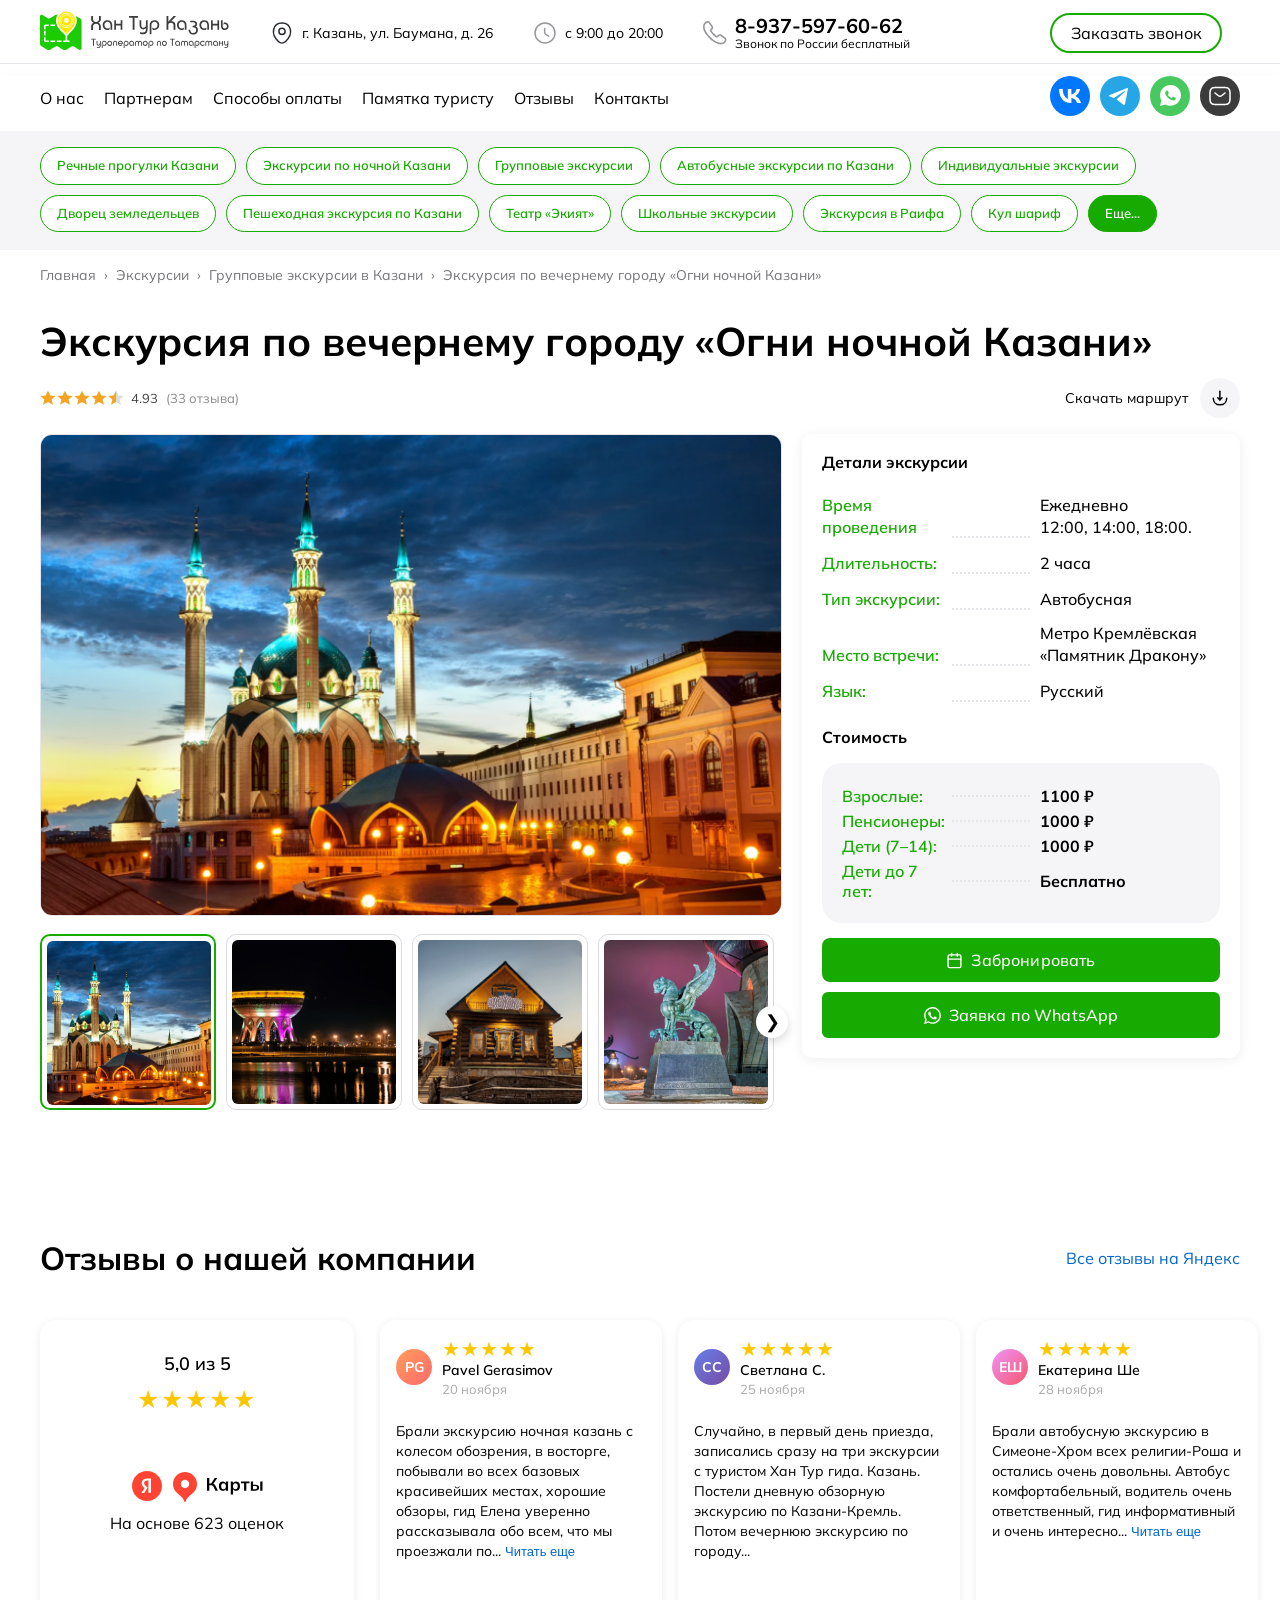
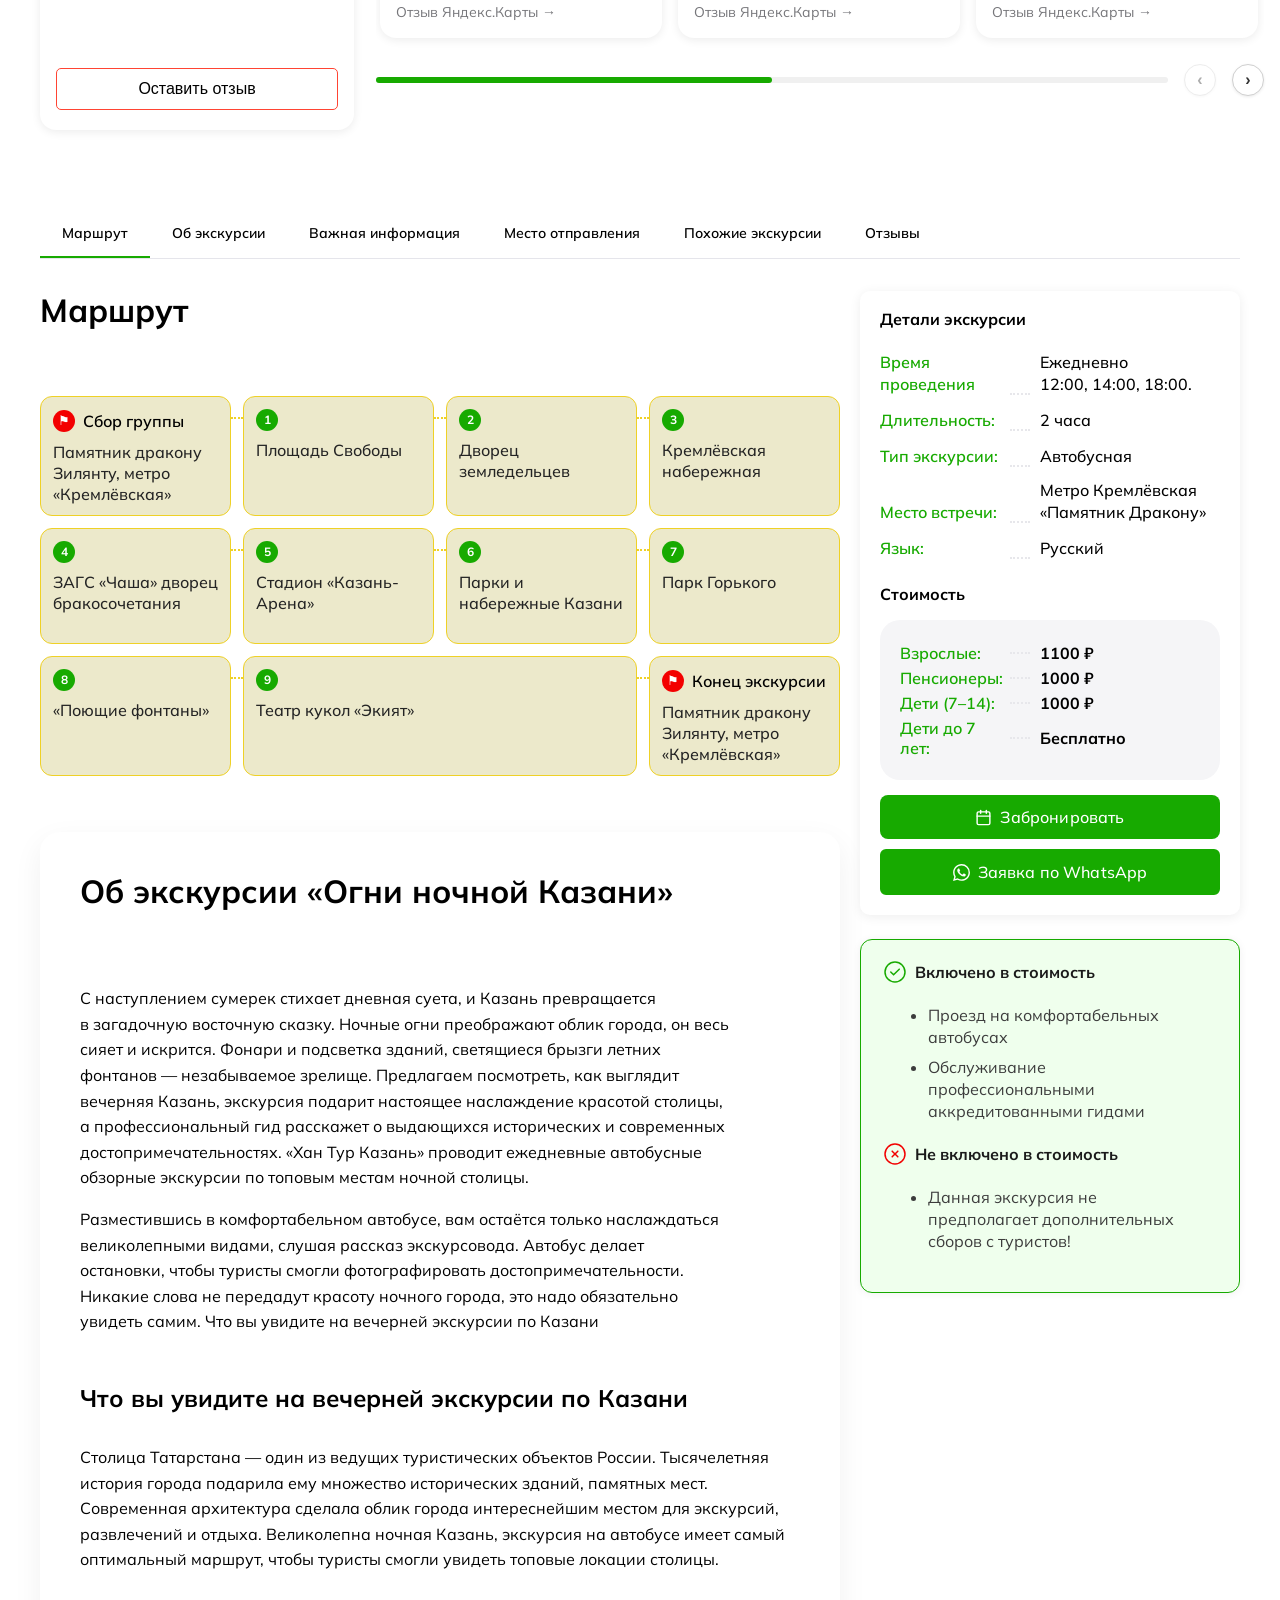
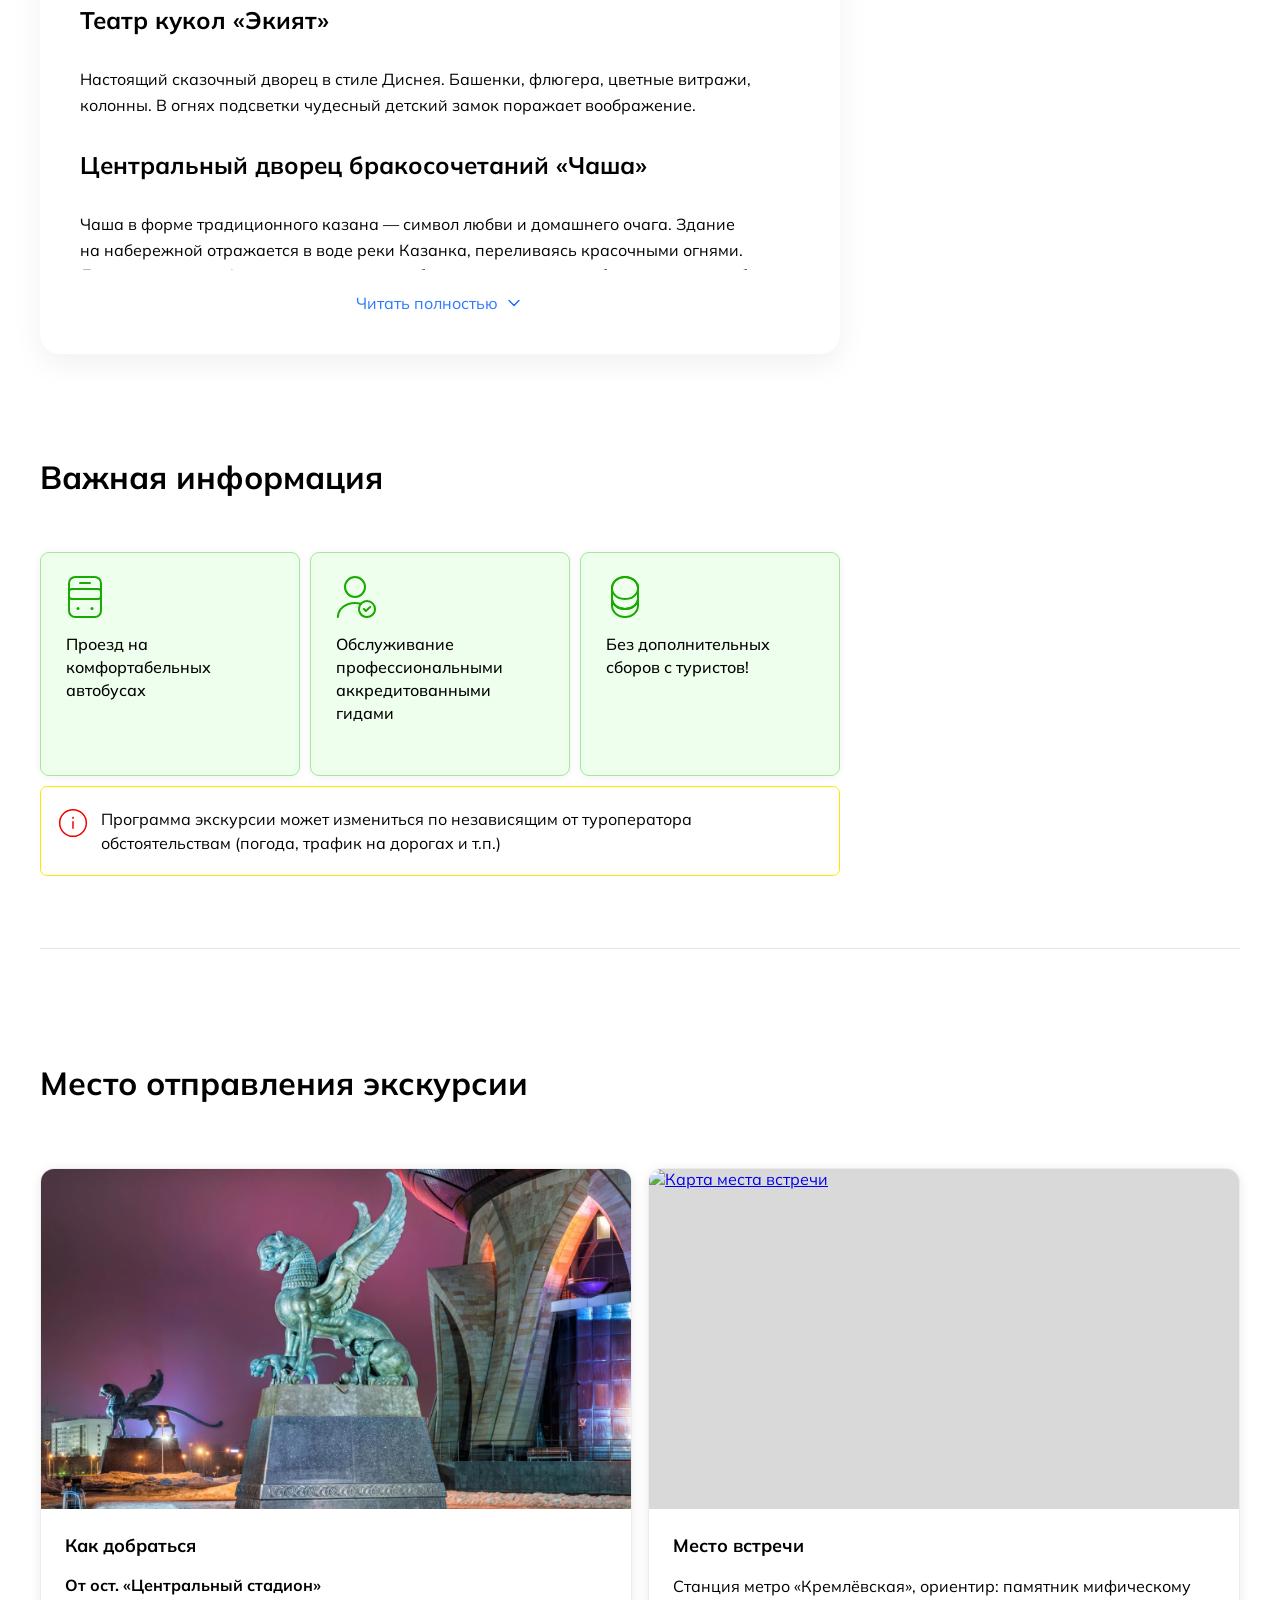
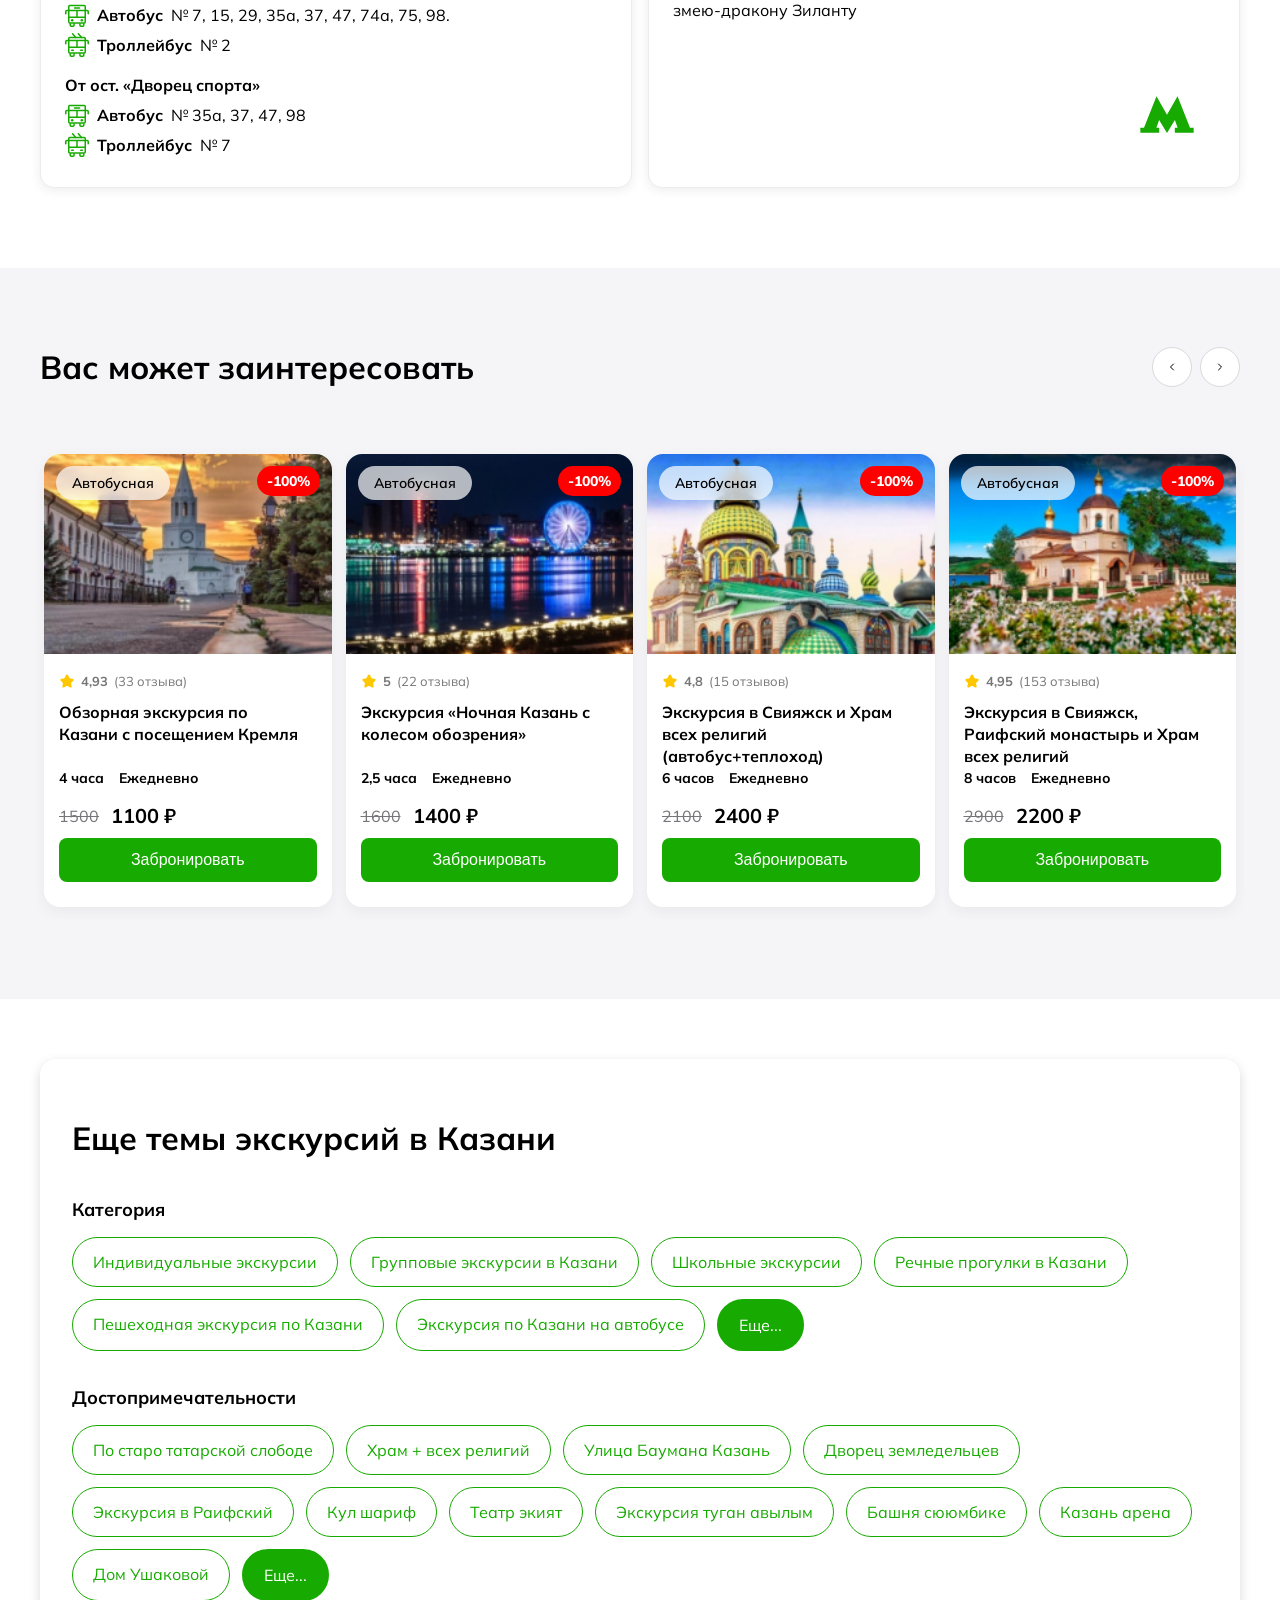
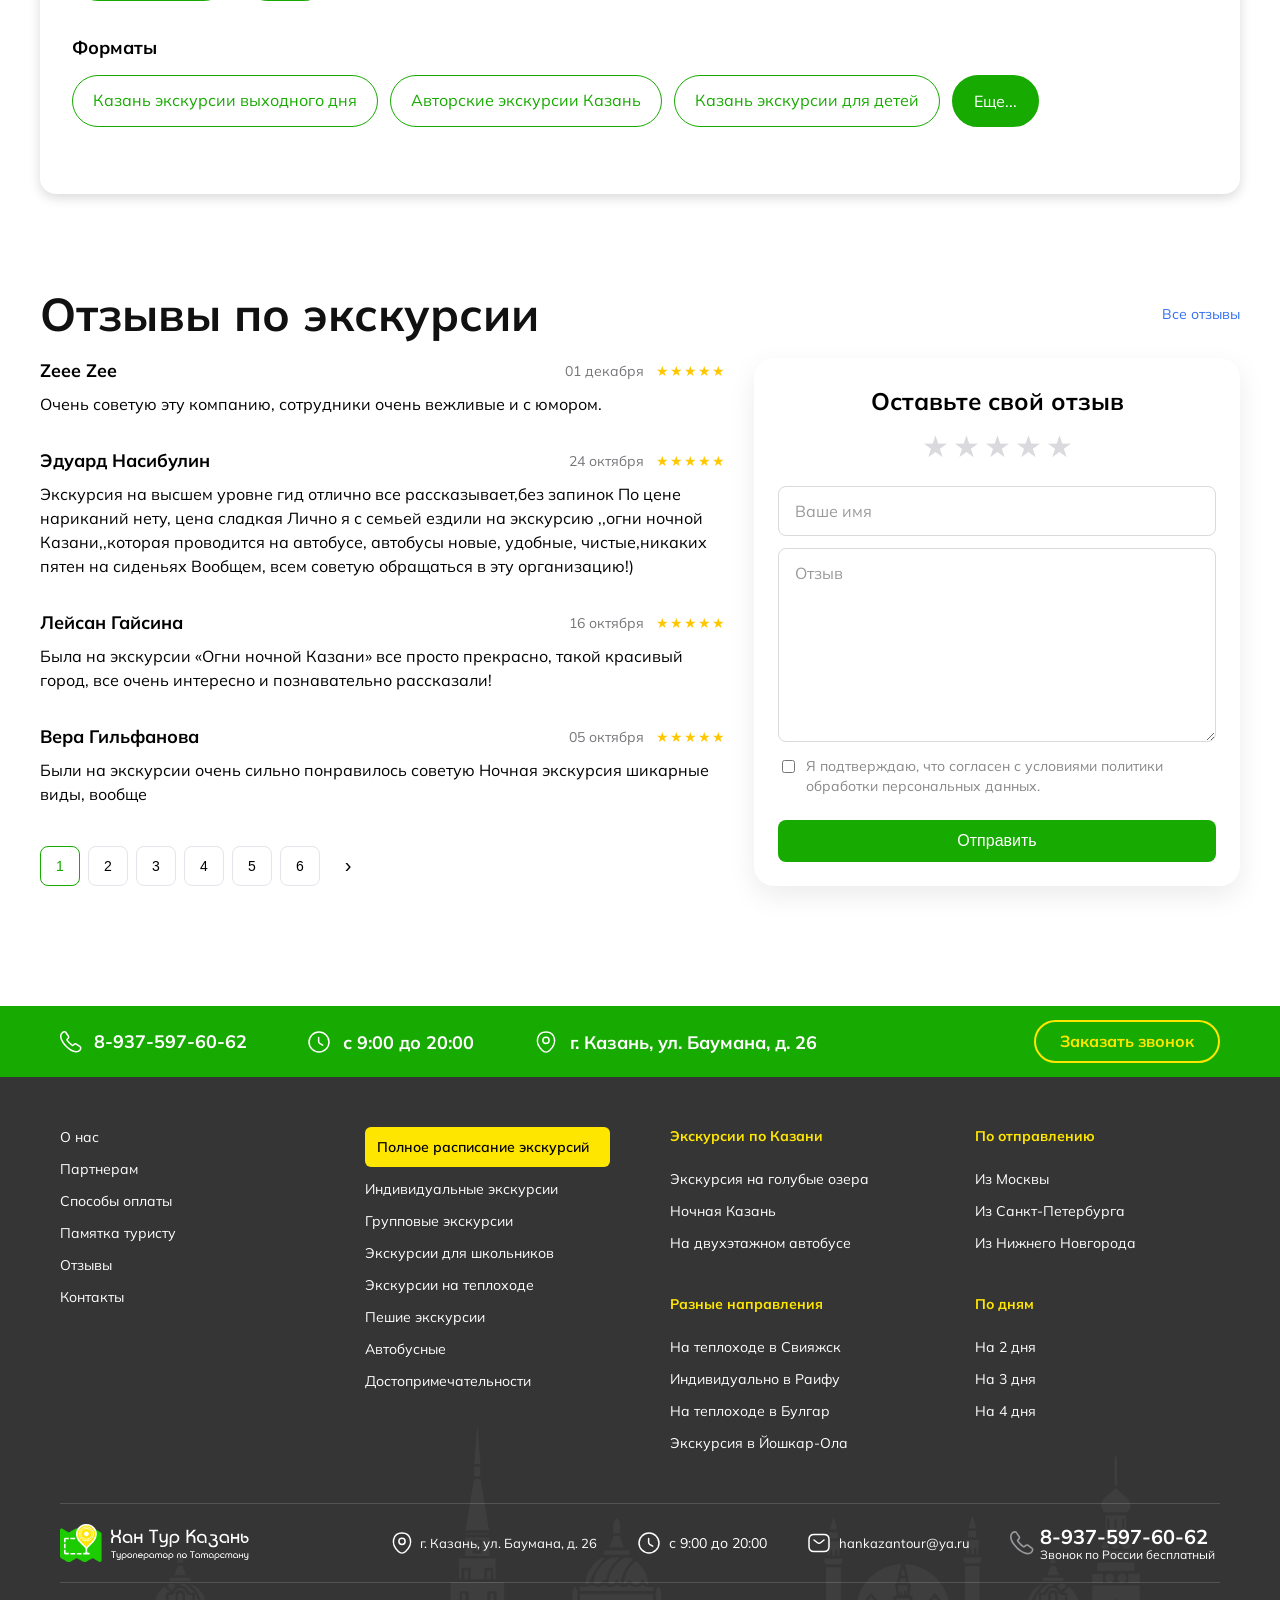
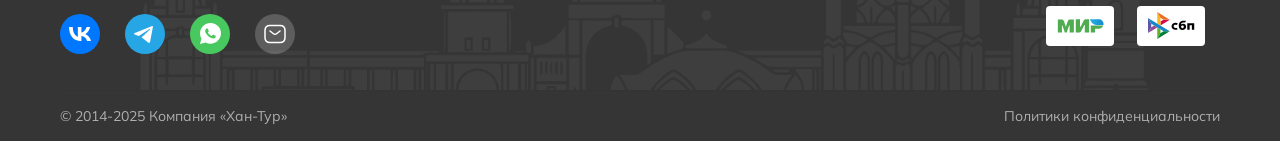
==== html/excursion.html @ 7eb221b1 "fix bugs" ====
﻿<!DOCTYPE html>
<html lang="en">
<head>
    <meta charset="UTF-8">
    <meta name="viewport" content="width=device-width, initial-scale=1.0">
    <title>Document</title>
    <link rel="stylesheet" href="../css/excursion.css">
    <link rel="stylesheet" href="../css/style.css">
    <link rel="stylesheet" href="../css/footer.css">
    <link rel="stylesheet" href="https://cdn.jsdelivr.net/npm/swiper@11/swiper-bundle.min.css"/>
</head>
<body>
     <header class="mobile-header" id="mobileHeader">
        <div class="mobile-header-inner">
            <button class="mob-phone-btn" id="mobPhoneBtn" aria-label="Позвонить">
                <svg width="22" height="22" viewBox="0 0 22 22" fill="none" xmlns="http://www.w3.org/2000/svg">
                    <path
                        d="M20.72 17.08C20.72 17.44 20.64 17.81 20.47 18.17C20.3 18.53 20.08 18.87 19.79 19.19C19.3 19.73 18.76 20.12 18.15 20.37C17.55 20.62 16.9 20.75 16.2 20.75C15.18 20.75 14.09 20.51 12.94 20.02C11.79 19.53 10.64 18.87 9.5 18.04C8.35 17.2 7.26 16.27 6.22 15.24C5.19 14.2 4.26 13.11 3.43 11.97C2.61 10.83 1.95 9.69 1.47 8.56C0.99 7.42 0.75 6.33 0.75 5.29C0.75 4.61 0.87 3.96 1.11 3.36C1.35 2.75 1.73 2.19 2.26 1.69C2.9 1.06 3.6 0.75 4.34 0.75C4.62 0.75 4.9 0.81 5.15 0.93C5.41 1.05 5.64 1.23 5.82 1.49L8.14 4.76C8.32 5.01 8.45 5.24 8.54 5.46C8.63 5.67 8.68 5.88 8.68 6.07C8.68 6.31 8.61 6.55 8.47 6.78C8.34 7.01 8.15 7.25 7.91 7.49L7.15 8.28C7.04 8.39 6.99 8.52 6.99 8.68C6.99 8.76 7 8.83 7.02 8.91C7.05 8.99 7.08 9.05 7.1 9.11C7.28 9.44 7.59 9.87 8.03 10.39C8.48 10.91 8.96 11.44 9.48 11.97C10.02 12.5 10.54 12.99 11.07 13.44C11.59 13.88 12.02 14.18 12.36 14.36C12.41 14.38 12.47 14.41 12.54 14.44C12.62 14.47 12.7 14.48 12.79 14.48C12.96 14.48 13.09 14.42 13.2 14.31L13.96 13.56C14.21 13.31 14.45 13.12 14.68 13C14.91 12.86 15.14 12.79 15.39 12.79C15.58 12.79 15.78 12.83 16 12.92C16.22 13.01 16.45 13.14 16.7 13.31L20.01 15.66C20.27 15.84 20.45 16.05 20.56 16.3C20.66 16.55 20.72 16.8 20.72 17.08Z"
                        stroke="white" stroke-width="1.5" stroke-miterlimit="10" />
                </svg>
            </button>

            <a href="#" class="mob-logo">
                <svg width="190" height="40" viewBox="0 0 190 40" fill="none" xmlns="http://www.w3.org/2000/svg">
<path d="M41.5854 13.8182C41.5854 12.8901 41.5854 11.963 41.5854 11.0349C41.5872 10.9448 41.5899 10.8538 41.5908 10.7637C41.5971 9.94021 41.2673 9.27527 40.6177 8.77972C40.3825 8.60042 40.114 8.46346 39.8572 8.3139C39.2202 7.94088 38.5814 7.57147 37.9435 7.20025C37.3398 6.84615 36.737 6.48936 36.1307 6.14067C36.0009 6.06588 35.8946 5.97488 35.8 5.86946L17.4122 4.85763C16.5842 4.71888 15.7868 4.82429 15.0417 5.20992C14.5993 5.43968 14.1776 5.71089 13.7487 5.96587C13.1009 6.3515 12.4549 6.74074 11.808 7.12727C11.7611 7.1516 11.7125 7.17232 11.6665 7.19935C10.8754 7.66877 10.0816 8.13369 9.29596 8.61213C8.95808 8.81756 8.64092 8.81125 8.30845 8.60853C6.35056 7.41739 4.39087 6.22896 2.43118 5.04144C1.3815 4.40532 0.0516176 5.07838 0.0155773 6.28663C-0.0150569 7.31378 0.0110724 8.34363 0.0119734 9.37168C0.0119734 9.9258 0.0119734 10.4808 0.0119734 11.0349C0.0119734 12.272 0.0119734 13.5082 0.0119734 14.7453C0.0119734 15.9391 0.0119734 17.1339 0.0119734 18.3277C0.0119734 19.6603 0.0119734 20.9929 0.0119734 22.3264V30.1633C0.0119734 31.304 0.0119734 32.4447 0.0119734 33.5863C-0.0492952 34.3323 0.120094 35.0081 0.623757 35.5811C0.989567 35.9974 1.48512 36.2271 1.95004 36.501C2.46001 36.8119 2.96818 37.1254 3.47905 37.4345C4.11156 37.8165 4.74677 38.194 5.38108 38.5733C5.83338 38.8518 6.28299 39.1356 6.7389 39.4086C7.6318 39.9429 8.59047 40.1042 9.60951 39.8888C10.024 39.8014 10.4132 39.6473 10.7754 39.4266C11.2385 39.1446 11.6998 38.8608 12.1612 38.5778C12.5684 38.3391 12.9784 38.1039 13.3838 37.8624C14.1362 37.4137 14.8858 36.9605 15.6372 36.5091C15.84 36.3902 16.0481 36.2803 16.2445 36.1514C16.6049 35.9145 16.9491 35.9388 17.3023 36.1686C17.5068 36.3019 17.724 36.4145 17.9348 36.5371C18.4313 36.8362 18.9268 37.1362 19.4242 37.4345C20.5234 38.094 21.6136 38.7698 22.7255 39.4077C24.0734 40.1816 25.451 40.2042 26.8097 39.4338C27.7675 38.8905 28.7028 38.3084 29.6479 37.7426C30.3192 37.3417 30.9886 36.9389 31.6599 36.5371C31.85 36.4208 32.0401 36.3037 32.2311 36.1884C32.5933 35.9694 32.9546 35.91 33.3312 36.164C33.5331 36.3001 33.7502 36.4127 33.9601 36.5362C34.0584 36.5992 34.1557 36.6641 34.2548 36.7245C35.8829 37.7201 37.5119 38.7148 39.1409 39.7086C39.4049 39.8699 39.6896 39.9564 40.0023 39.9564C40.8402 39.9546 41.5583 39.3077 41.5827 38.4932C41.6025 37.8174 41.5845 37.1407 41.5836 36.465V33.5863C41.5854 32.6402 41.5881 31.6941 41.5881 30.749C41.5881 30.0426 41.5845 29.3353 41.5827 28.6289C41.5827 27.4558 41.5827 26.2836 41.5827 25.1105C41.5827 24.1824 41.5827 23.2553 41.5827 22.3273C41.5845 21.9561 41.5881 21.5839 41.5881 21.2127C41.5872 20.2513 41.5845 19.29 41.5836 18.3295C41.5854 17.5907 41.5881 16.8527 41.5881 16.1139C41.5899 15.3481 41.5872 14.5831 41.5854 13.8182Z" fill="#1CCB00"/>
<path d="M16.7593 6.40196C16.6097 6.90832 16.4611 7.41199 16.3124 7.91475C16.2944 7.97512 16.2674 8.03368 16.2584 8.09585C16.18 8.62474 16.0809 9.15273 16.0367 9.68433C15.9998 10.1312 16.0277 10.5844 16.0277 11.034C16.0547 11.9828 16.216 12.909 16.4854 13.8182C16.6782 14.5489 16.9575 15.2462 17.2864 15.9247C17.6964 16.7717 18.1757 17.5781 18.7406 18.3322C18.9208 18.5755 19.0956 18.8232 19.283 19.0611C20.1867 20.2108 21.2022 21.2578 22.2428 22.2822C22.2645 22.3038 22.2942 22.3165 22.3203 22.3336C22.36 22.3759 22.3987 22.4201 22.4402 22.4615C23.3619 23.3697 24.3197 24.2428 25.118 25.2691C25.1738 25.3592 25.2279 25.4502 25.2856 25.5385C25.5 25.8664 25.6117 26.2178 25.6018 26.6188C25.5856 27.2882 25.6 27.9586 25.6018 28.6289H27.1903C27.1921 27.9018 27.1885 27.1747 27.1993 26.4476C27.202 26.2872 27.2263 26.1133 27.293 25.97C27.4146 25.7078 27.575 25.4628 27.7192 25.2105C28.2994 24.4663 28.9752 23.8103 29.6464 23.1499C29.923 22.8778 30.1978 22.6048 30.4736 22.3318C31.2124 21.5686 31.971 20.8235 32.6846 20.0369C33.173 19.4981 33.5991 18.9025 34.0524 18.3331C34.5912 17.6132 35.0525 16.8455 35.4507 16.0391C35.8039 15.3246 36.1021 14.5894 36.3076 13.8182C36.3571 13.6398 36.413 13.4632 36.4544 13.283C36.6247 12.5432 36.7527 11.7981 36.7635 11.0367C36.7671 10.6223 36.7941 10.2069 36.7671 9.79425C36.7347 9.28158 36.6572 8.77071 36.5995 8.25623L35.6246 5.62709C35.166 4.72158 34.5821 3.90256 33.855 3.18986C33.6622 3.00065 33.4685 2.81144 33.2748 2.62223C33.2378 2.58439 33.2045 2.54114 33.1622 2.51141C32.6486 2.14289 32.1566 1.73744 31.6142 1.41758C29.7104 0.295828 27.6435 -0.147468 25.4441 0.0426446C24.3026 0.141755 23.2069 0.430979 22.1618 0.902206C21.2148 1.32838 20.3453 1.87529 19.5705 2.56907C19.4768 2.64746 19.3785 2.72134 19.2902 2.80513C18.6785 3.38628 18.137 4.0269 17.6837 4.7387L16.7593 6.40196Z" fill="white"/>
<path d="M17.7466 12.1558C17.916 12.6802 17.9962 13.2307 18.1241 13.7668C18.5332 14.9795 19.1107 16.1076 19.8477 17.1519C20.1297 17.5519 20.4325 17.9367 20.7262 18.3277C21.4146 19.0737 22.0939 19.8288 22.794 20.5631C23.331 21.1271 23.8942 21.6659 24.4465 22.2155C24.4834 22.2516 24.524 22.284 24.5636 22.3183C24.9826 22.748 25.4069 23.1733 25.8178 23.6112C26.0205 23.8274 26.1989 24.0671 26.3999 24.3095C26.9495 23.5878 27.5658 22.9318 28.2289 22.3183C28.5686 21.9813 28.9056 21.6425 29.2488 21.3091C30.2291 20.3541 31.1905 19.381 32.0663 18.3277C32.4375 17.8204 32.8258 17.3249 33.1763 16.8041C33.789 15.8941 34.2783 14.9183 34.6243 13.874C34.6306 13.8542 34.6432 13.8362 34.6531 13.8172C34.7855 13.2676 34.9333 12.7207 35.0441 12.1666C35.118 11.7945 35.1396 11.4116 35.1838 11.0331C35.2514 9.73749 35.0757 8.47878 34.6224 7.26062C34.517 7.02275 34.4179 6.78218 34.3035 6.54792C33.7404 5.39283 32.9664 4.39992 31.9582 3.60162C31.5419 3.27186 31.0878 2.98984 30.6517 2.6862C30.6229 2.67449 30.5913 2.66548 30.5643 2.65016C29.5606 2.11226 28.4938 1.77889 27.3603 1.65365C26.1323 1.51849 24.9258 1.62121 23.7554 2.01315C23.204 2.19785 22.6787 2.45915 22.1408 2.6853C22.1002 2.70782 22.0606 2.73035 22.0201 2.75197C21.4272 3.07724 20.892 3.48359 20.3991 3.9404C20.1135 4.2053 19.8387 4.49002 19.6072 4.80177C19.2657 5.26128 18.9494 5.74242 18.653 6.23347C18.3223 6.78128 18.1178 7.38856 17.9205 7.99584C17.8277 8.44724 17.7195 8.89595 17.6466 9.35095C17.6024 9.62486 17.606 9.90778 17.6006 10.1862C17.6006 10.1862 17.5781 11.6359 17.7466 12.1558Z" fill="#FFE600"/>
<path d="M24.9955 30.3561C24.8991 30.3796 24.7964 30.3859 24.6955 30.3859C24.2017 30.3886 23.7071 30.3868 23.207 30.3868C23.207 30.9265 23.207 31.45 23.207 31.9744C25.3397 31.9744 27.4625 31.9744 29.5862 31.9744C29.5862 31.4428 29.5862 30.9229 29.5862 30.3868C29.5267 30.3868 29.4744 30.3868 29.4231 30.3868C28.9537 30.3868 28.4851 30.3877 28.0157 30.3868C27.5463 30.3859 27.1976 30.0381 27.1949 29.5705C27.1931 29.256 27.1913 28.9416 27.1895 28.6271C26.6597 28.6271 26.1299 28.6271 25.601 28.6271C25.5992 28.947 25.5983 29.2668 25.5956 29.5858C25.5929 29.9588 25.3541 30.2678 24.9955 30.3561Z" fill="white"/>
<path d="M8.7966 14.4029C8.76957 14.3993 8.74975 14.3948 8.72902 14.3948C7.66403 14.3948 6.59814 14.3867 5.53315 14.3984C4.81054 14.4065 4.13298 14.9777 4.04739 15.695C3.98612 16.204 4.02036 16.7248 4.01135 17.2411C4.01135 17.888 4.01135 18.5349 4.01135 19.181C4.55015 19.181 5.07273 19.181 5.59982 19.181C5.59982 18.5268 5.59982 17.8835 5.59982 17.2411C5.59982 16.8284 5.59982 16.4149 5.59982 15.986C6.68374 15.986 7.74062 15.986 8.7957 15.986C8.7966 15.449 8.7966 14.9291 8.7966 14.4029Z" fill="white"/>
<path d="M15.1873 30.3958C13.5889 30.3958 12.0031 30.3958 10.4102 30.3958C10.4102 30.9238 10.4102 31.4437 10.4102 31.9762C12.0112 31.9762 13.6006 31.9762 15.1873 31.9762C15.1873 31.441 15.1873 30.9175 15.1873 30.3958Z" fill="white"/>
<path d="M16.8086 31.9762C18.4106 31.9762 20 31.9762 21.5857 31.9762C21.5857 31.441 21.5857 30.9175 21.5857 30.3967C19.9873 30.3967 18.4016 30.3967 16.8086 30.3967C16.8086 30.9247 16.8086 31.4446 16.8086 31.9762Z" fill="white"/>
<path d="M15.1882 14.4029C13.5889 14.4029 12.0031 14.4029 10.4102 14.4029C10.4102 14.9318 10.4102 15.4517 10.4102 15.9824C12.0139 15.9824 13.6033 15.9824 15.1882 15.9824C15.1882 15.4463 15.1882 14.9228 15.1882 14.4029Z" fill="white"/>
<path d="M5.74079 31.9942C6.69766 31.9626 7.65723 31.987 8.61591 31.987C8.67267 31.987 8.73033 31.987 8.7943 31.987C8.7943 31.4482 8.7943 30.9247 8.7943 30.385C7.72841 30.385 6.67153 30.385 5.61104 30.385C5.60654 30.3003 5.60294 30.2327 5.59933 30.1642C5.59933 29.1767 5.59933 28.1883 5.59933 27.2008C5.06143 27.2008 4.53794 27.2008 4.01086 27.2008C4.01086 28.1964 4.01086 29.1803 4.01086 30.1642C3.90544 31.2536 4.75148 32.0266 5.74079 31.9942Z" fill="white"/>
<path d="M5.59824 22.3273C5.59824 21.8191 5.59824 21.3109 5.59824 20.8028C5.05944 20.8028 4.53686 20.8028 4.00977 20.8028C4.00977 21.3181 4.00977 21.8227 4.00977 22.3273C4.00977 23.4112 4.00977 24.4951 4.00977 25.5781C4.54857 25.5781 5.07205 25.5781 5.59824 25.5781C5.59824 24.487 5.59824 23.4067 5.59824 22.3273Z" fill="white"/>
<path d="M33.5046 9.33834C33.4857 9.2122 33.474 9.08516 33.447 8.96082C32.9838 6.85787 31.8333 5.24326 29.9727 4.15935C28.4157 3.25203 26.7336 2.99254 24.9685 3.34394C23.3764 3.66109 22.0456 4.45037 20.9734 5.66944C20.3706 6.3551 19.9102 7.12817 19.6174 7.99674C19.2606 8.98064 19.1281 9.99337 19.2354 11.0358C19.2354 11.0728 19.2309 11.1106 19.2354 11.1476C19.3174 11.8648 19.4886 12.5594 19.7769 13.2226C20.0201 13.7794 20.313 14.3074 20.7013 14.7786C20.9635 15.0715 21.2059 15.3859 21.4924 15.6526C22.825 16.8915 24.409 17.5366 26.2281 17.5889C27.3697 17.6222 28.4599 17.3852 29.4897 16.8906C30.0529 16.6203 30.5809 16.2941 31.0449 15.8706C31.0629 15.8598 31.0827 15.8508 31.098 15.8364C32.1252 14.9372 32.8532 13.8425 33.2623 12.5378C33.4551 11.945 33.5695 11.3341 33.5803 10.7133L33.5046 9.33834ZM28.0427 15.8202C28.058 15.8247 28.0743 15.8274 28.0896 15.8292C28.0743 15.8283 28.0589 15.8247 28.0427 15.8202ZM20.8274 9.9249C20.8581 9.3059 21.0221 8.71575 21.2725 8.14901C21.2897 8.11117 21.3005 8.06972 21.314 8.03008C21.669 7.32459 22.1222 6.69478 22.725 6.1767C23.644 5.38652 24.7027 4.92611 25.9136 4.82519C27.421 4.69995 28.7662 5.11622 29.9375 6.06949C30.9458 6.8903 31.5855 7.94628 31.8684 9.21671C31.8801 9.26896 31.8927 9.32032 31.9053 9.37168C32.0017 9.98256 32.0468 10.597 31.9288 11.2079C31.8522 11.6017 31.7332 11.9864 31.6323 12.3747C31.6179 12.4306 31.5981 12.4847 31.581 12.5387C31.3467 12.9406 31.144 13.3667 30.8719 13.7407C30.1313 14.7579 29.1311 15.4219 27.9283 15.7832C27.1687 15.9842 26.402 16.049 25.6199 15.9364C24.618 15.7923 23.7224 15.4057 22.9277 14.7822C22.8826 14.7471 22.8322 14.7192 22.7844 14.6876C21.7483 13.7776 21.1095 12.6441 20.8698 11.2863C20.8554 11.2025 20.8428 11.1187 20.8292 11.0349C20.8256 10.6655 20.8085 10.2943 20.8274 9.9249Z" stroke="white" stroke-width="0.778" stroke-miterlimit="10"/>
<path d="M28.348 9.01939C28.2561 8.90406 28.1768 8.77341 28.0696 8.6752C27.3929 8.05891 26.609 7.84627 25.7215 8.09585C25.1872 8.24632 24.7538 8.54996 24.4448 9.01939C24.243 9.27437 24.1159 9.56269 24.0637 9.88345C24.0448 10.1285 24.0267 10.3736 24.0078 10.6178C25.6008 10.6178 27.1929 10.6178 28.7859 10.6178C28.7669 10.3727 28.7489 10.1276 28.73 9.88345C28.6768 9.56269 28.5498 9.27437 28.348 9.01939Z" fill="white"/>
<path d="M24.2159 11.362C24.2259 11.3971 24.2313 11.4359 24.2484 11.4674C24.6764 12.2603 25.335 12.7216 26.2351 12.7883C27.0595 12.8496 27.7407 12.5261 28.2651 11.8927C28.3939 11.7368 28.4732 11.5404 28.5759 11.362C28.5354 11.3521 28.4948 11.3368 28.4543 11.3296C28.4948 11.3368 28.5354 11.353 28.5759 11.362C28.6453 11.1142 28.7156 10.8665 28.7859 10.6187C27.1938 10.6187 25.6008 10.6187 24.0078 10.6187C24.0763 10.8665 24.1466 11.1142 24.2159 11.362Z" fill="white"/>
<path d="M60.8198 9.43982C60.8198 10.2727 60.5566 10.9838 60.0293 11.5721C59.6825 11.9694 59.1551 12.3471 58.4492 12.7063C59.0663 13.0283 59.5865 13.4731 60.0107 14.0397C60.5494 14.7611 60.8198 15.5537 60.8198 16.4165V19.875H58.9704V16.4919C58.9704 15.7581 58.7144 15.1327 58.2046 14.6166C57.6431 14.0624 56.9093 13.7858 56.0032 13.7858C55.1094 13.7858 54.3921 14.0531 53.8493 14.5877C53.3064 15.1223 53.036 15.757 53.036 16.4919V19.875H51.1866V16.4258C51.1866 15.5661 51.4498 14.7818 51.9761 14.0748C52.4003 13.4968 52.9266 13.0469 53.5562 12.7259C52.6562 12.2635 52.037 11.765 51.6964 11.2325C51.3558 10.7 51.1855 10.1055 51.1855 9.45014V6.001H53.035V9.36242C53.035 10.0797 53.2992 10.6907 53.8297 11.1964C54.3591 11.7021 55.0836 11.9549 56.0022 11.9549C56.8959 11.9549 57.6132 11.7021 58.1561 11.1964C58.6979 10.6907 58.9704 10.0787 58.9704 9.36242V6.001H60.8198V9.43982Z" fill="#3C3C3C"/>
<path d="M70.5114 19.874V15.1337C70.5114 14.1192 70.2286 13.3101 69.6641 12.7063C69.0985 12.1026 68.3668 11.8002 67.4679 11.8002C66.5813 11.8002 65.8496 12.1026 65.2706 12.7063C64.6927 13.3101 64.4037 14.1006 64.4037 15.0759C64.4037 16.0646 64.6958 16.8707 65.281 17.494C65.8651 18.1174 66.6195 18.428 67.5453 18.428C68.3668 18.428 69.1636 18.1391 69.9345 17.5611L69.2606 19.7006C68.7724 19.9183 68.1367 20.0277 67.3523 20.0277C66.0932 20.0277 65.0136 19.584 64.1147 18.6974C63.1642 17.7603 62.6895 16.5652 62.6895 15.1131C62.6895 13.6878 63.1394 12.5113 64.0384 11.5865C64.9373 10.6618 66.0746 10.1994 67.4493 10.1994C68.374 10.1994 69.21 10.4244 69.9541 10.8734C70.6993 11.3234 71.2772 11.9519 71.689 12.762C71.9068 13.1986 72.0482 13.6517 72.1132 14.1202C72.1772 14.5898 72.2092 15.1771 72.2092 15.883V19.8719H70.5114V19.874Z" fill="#3C3C3C"/>
<path d="M74.2676 10.3553H75.9447V13.8044H80.6653V10.3553H82.3414V19.874H80.6653V15.4031H75.9447V19.874H74.2676V10.3553Z" fill="#3C3C3C"/>
<path d="M92.6702 19.874V7.71528H89.1055V6H98.0648V7.71528H94.5186V19.874H92.6702Z" fill="#3C3C3C"/>
<path d="M103.038 22.5522C104.977 22.5522 105.948 21.5304 105.948 19.488V18.3703C105.163 19.1154 104.284 19.488 103.306 19.488C102.124 19.488 101.206 19.102 100.551 18.329C99.8955 17.557 99.5684 16.4434 99.5684 14.9882V10.2769H101.265V15.2803C101.265 16.0791 101.463 16.7035 101.862 17.1545C102.26 17.6055 102.819 17.8305 103.539 17.8305C104.232 17.8305 104.807 17.5663 105.263 17.0379C105.718 16.5095 105.948 15.8015 105.948 14.9129V10.2769H107.643V19.2878C107.643 20.8699 107.242 22.0826 106.439 22.9247C105.636 23.7669 104.489 24.189 102.999 24.189C102.138 24.189 101.136 24.0094 99.9936 23.6503L100.379 22.0124C101.431 22.3726 102.318 22.5522 103.038 22.5522Z" fill="#3C3C3C"/>
<path d="M109.723 24.19V15.8386C109.723 15.0563 109.748 14.4598 109.8 14.049C109.852 13.6393 109.998 13.2027 110.244 12.7404C110.654 11.9323 111.236 11.2976 111.987 10.8352C112.738 10.3728 113.576 10.1427 114.502 10.1427C115.877 10.1427 117.017 10.6081 117.921 11.5401C118.827 12.472 119.28 13.6568 119.28 15.0955C119.28 16.4702 118.827 17.6292 117.921 18.5736C117.016 19.5179 115.902 19.9896 114.578 19.9896C114.194 19.9896 113.847 19.9607 113.538 19.9029C113.23 19.8451 112.941 19.7656 112.67 19.6624L111.996 17.524C112.792 18.1019 113.596 18.3909 114.405 18.3909C115.317 18.3909 116.069 18.0895 116.66 17.4858C117.252 16.882 117.547 16.0915 117.547 15.1151C117.547 14.1006 117.261 13.2874 116.689 12.6774C116.116 12.0675 115.375 11.762 114.464 11.762C113.577 11.762 112.849 12.0664 112.277 12.6764C111.704 13.2853 111.419 14.0903 111.419 15.0904V24.19H109.723Z" fill="#3C3C3C"/>
<path d="M126.527 19.874V6H128.339V11.7424L133.541 6H136.104L131.228 11.28C131.499 11.1902 131.71 11.1448 131.864 11.1448C132.686 11.1448 133.45 11.4596 134.157 12.0891C134.979 12.8209 135.391 13.7404 135.391 14.8447V19.874H133.54V15.0367C133.54 14.4464 133.315 13.9262 132.866 13.4762C132.339 12.9499 131.652 12.6857 130.804 12.6857C130.047 12.6857 129.446 12.8818 129.003 13.2739C128.559 13.6651 128.338 14.2658 128.338 15.0759V19.874H126.527Z" fill="#3C3C3C"/>
<path d="M144.795 19.874V15.1337C144.795 14.1192 144.513 13.3101 143.947 12.7063C143.382 12.1026 142.649 11.8002 141.75 11.8002C140.865 11.8002 140.132 12.1026 139.554 12.7063C138.975 13.3101 138.686 14.1006 138.686 15.0759C138.686 16.0646 138.978 16.8707 139.563 17.494C140.147 18.1174 140.903 18.428 141.828 18.428C142.649 18.428 143.446 18.1391 144.217 17.5611L143.542 19.7006C143.054 19.9183 142.418 20.0277 141.635 20.0277C140.374 20.0277 139.296 19.584 138.397 18.6974C137.445 17.7603 136.971 16.5652 136.971 15.1131C136.971 13.6878 137.421 12.5113 138.32 11.5865C139.219 10.6618 140.356 10.1994 141.731 10.1994C142.655 10.1994 143.49 10.4244 144.236 10.8734C144.982 11.3234 145.558 11.9519 145.97 12.762C146.189 13.1986 146.33 13.6517 146.394 14.1202C146.458 14.5898 146.491 15.1771 146.491 15.883V19.8719H144.795V19.874Z" fill="#3C3C3C"/>
<path d="M153.119 10.7021C154.301 10.7021 155.239 10.9456 155.932 11.4338C156.703 11.9725 157.088 12.7507 157.088 13.7652C157.088 14.4722 156.98 15.0367 156.761 15.4609C156.504 15.9748 156.08 16.3278 155.49 16.5208C156.107 16.5208 156.672 16.8676 157.186 17.5611C157.699 18.2547 157.956 19.0452 157.956 19.9318C157.956 21.1775 157.596 22.225 156.878 23.0723C156.017 24.0868 154.764 24.5946 153.12 24.5946C151.68 24.5946 150.524 24.0868 149.651 23.0723C148.842 22.1342 148.438 21.0103 148.438 19.7006H150.171C150.171 20.7151 150.48 21.5304 151.096 22.1476C151.662 22.7132 152.317 22.9959 153.061 22.9959C154.025 22.9959 154.793 22.7421 155.364 22.2343C155.934 21.7265 156.221 20.9597 156.221 19.9318C156.221 19.2248 155.929 18.6118 155.344 18.0916C154.759 17.5714 154.03 17.3114 153.157 17.3114C152.938 17.3114 152.759 17.3248 152.618 17.3506C152.476 17.3764 152.368 17.3888 152.29 17.3888L152.869 15.7127C153.756 15.7127 154.391 15.5744 154.777 15.2988C155.162 15.0223 155.355 14.6146 155.355 14.0748C155.355 13.4969 155.147 13.0572 154.73 12.7548C154.313 12.4524 153.758 12.3028 153.063 12.3028H150.231V10.7031L153.119 10.7021Z" fill="#3C3C3C"/>
<path d="M167.281 19.874V15.1337C167.281 14.1192 166.999 13.3101 166.434 12.7063C165.868 12.1026 165.135 11.8002 164.237 11.8002C163.351 11.8002 162.618 12.1026 162.04 12.7063C161.461 13.3101 161.172 14.1006 161.172 15.0759C161.172 16.0646 161.464 16.8707 162.05 17.494C162.634 18.1174 163.389 18.428 164.314 18.428C165.135 18.428 165.932 18.1391 166.703 17.5611L166.028 19.7006C165.54 19.9183 164.904 20.0277 164.121 20.0277C162.861 20.0277 161.782 19.584 160.883 18.6974C159.932 17.7603 159.457 16.5652 159.457 15.1131C159.457 13.6878 159.907 12.5113 160.806 11.5865C161.705 10.6618 162.842 10.1994 164.217 10.1994C165.142 10.1994 165.977 10.4244 166.723 10.8734C167.468 11.3234 168.045 11.9519 168.457 12.762C168.675 13.1986 168.817 13.6517 168.881 14.1202C168.945 14.5898 168.978 15.1771 168.978 15.883V19.8719H167.281V19.874Z" fill="#3C3C3C"/>
<path d="M171.037 10.3553H172.714V13.8044H177.435V10.3553H179.111V19.874H177.435V15.4031H172.714V19.874H171.037V10.3553Z" fill="#3C3C3C"/>
<path d="M182.638 10.3553V16.2659C182.638 16.8975 182.857 17.4187 183.293 17.8305C183.73 18.2423 184.238 18.4487 184.817 18.4487C185.395 18.4487 185.898 18.233 186.329 17.8006C186.759 17.3681 186.975 16.8552 186.975 16.2618C186.975 15.6683 186.763 15.1585 186.339 14.7333C185.915 14.3081 185.408 14.0944 184.817 14.0944C184.546 14.0944 184.277 14.1471 184.007 14.2523C183.737 14.3586 183.474 14.5496 183.217 14.8262L183.795 12.6888C183.859 12.6506 184.02 12.6083 184.277 12.5629C184.534 12.5174 184.701 12.4947 184.777 12.4947C185.96 12.4947 186.917 12.9065 187.649 13.7311C188.29 14.4526 188.612 15.2968 188.612 16.2618C188.612 17.2794 188.247 18.168 187.514 18.9276C186.783 19.6872 185.883 20.067 184.818 20.067C184.008 20.067 183.289 19.8544 182.659 19.4302C182.03 19.006 181.561 18.4456 181.253 17.751C181.137 17.5064 181.057 17.1916 181.012 16.8046C180.967 16.4186 180.945 16.0068 180.945 15.5682V15.2214V10.3563L182.638 10.3553Z" fill="#3C3C3C"/>
<path d="M53.0599 35.7945V29.5815H51.2383V28.7053H55.8165V29.5815H54.0052V35.7945H53.0599Z" fill="#3C3C3C"/>
<path d="M58.358 37.163C59.3488 37.163 59.8441 36.6408 59.8441 35.5974V35.0266C59.4437 35.4075 58.9937 35.5974 58.4952 35.5974C57.8915 35.5974 57.4219 35.4002 57.0875 35.005C56.7531 34.6107 56.5859 34.041 56.5859 33.2979V30.8912H57.4518V33.4476C57.4518 33.8563 57.554 34.1752 57.7573 34.4053C57.9606 34.6355 58.2465 34.7511 58.6139 34.7511C58.9679 34.7511 59.2621 34.6159 59.4953 34.3465C59.7286 34.0761 59.8441 33.7149 59.8441 33.2608V30.8912H60.7111V35.4952C60.7111 36.3033 60.5057 36.9236 60.096 37.3539C59.6852 37.7843 59.1 38 58.3384 38C57.8987 38 57.3868 37.9081 56.8027 37.7244L56.9998 36.8874C57.5365 37.0711 57.9895 37.163 58.358 37.163Z" fill="#3C3C3C"/>
<path d="M61.7734 38V33.7324C61.7734 33.333 61.7869 33.0275 61.8127 32.818C61.8385 32.6085 61.9148 32.3856 62.0387 32.1493C62.2492 31.7364 62.5454 31.4124 62.9293 31.176C63.3133 30.9397 63.7416 30.822 64.2143 30.822C64.9171 30.822 65.4992 31.0594 65.9615 31.5352C66.4249 32.011 66.6561 32.6168 66.6561 33.3516C66.6561 34.0544 66.4249 34.6468 65.9615 35.1288C65.4992 35.6118 64.9295 35.8523 64.2535 35.8523C64.0574 35.8523 63.8799 35.8378 63.722 35.8079C63.5651 35.779 63.4175 35.7377 63.2792 35.6851L62.9345 34.5921C63.3422 34.8873 63.7519 35.0349 64.1657 35.0349C64.6312 35.0349 65.0151 34.8811 65.3175 34.5725C65.6189 34.2639 65.7696 33.8604 65.7696 33.3619C65.7696 32.8438 65.623 32.4279 65.332 32.1162C65.0399 31.8046 64.6611 31.6487 64.1946 31.6487C63.7416 31.6487 63.369 31.8046 63.0769 32.1162C62.7849 32.4279 62.6393 32.8387 62.6393 33.3495V38H61.7734Z" fill="#3C3C3C"/>
<path d="M69.7109 30.8509C70.3869 30.8509 70.9659 31.1028 71.4489 31.6054C71.9309 32.108 72.1724 32.6962 72.1724 33.3671C72.1724 34.0575 71.934 34.651 71.4582 35.1474C70.9824 35.6438 70.4003 35.8925 69.7109 35.8925C69.0277 35.8925 68.4487 35.6448 67.9729 35.1474C67.4971 34.651 67.2598 34.0575 67.2598 33.3671C67.2598 32.689 67.4971 32.1008 67.9729 31.6012C68.4487 31.1007 69.0277 30.8509 69.7109 30.8509ZM69.7109 31.6683C69.2774 31.6683 68.9131 31.8293 68.6179 32.1524C68.3228 32.4754 68.1752 32.8769 68.1752 33.3568C68.1752 33.8305 68.3228 34.233 68.6179 34.5612C68.9131 34.8894 69.2774 35.0555 69.7109 35.0555C70.1444 35.0555 70.5118 34.8945 70.8131 34.5715C71.1145 34.2495 71.2662 33.8439 71.2662 33.3568C71.2662 32.8758 71.1155 32.4744 70.8131 32.1524C70.5108 31.8304 70.1444 31.6683 69.7109 31.6683Z" fill="#3C3C3C"/>
<path d="M72.998 35.7945V33.1462C72.998 32.431 73.189 31.8696 73.5688 31.4629C73.9496 31.0553 74.4491 30.852 75.0653 30.852C75.6886 30.852 76.1881 31.0522 76.5617 31.4526C76.9364 31.8531 77.1232 32.4176 77.1232 33.1462V35.7945H76.2666V32.9883C76.2666 32.5951 76.1551 32.2793 75.9322 32.043C75.7093 31.8066 75.4203 31.6879 75.0653 31.6879C74.7113 31.6879 74.4202 31.8077 74.1942 32.0471C73.9682 32.2865 73.8547 32.6003 73.8547 32.9873V35.7935L72.998 35.7945Z" fill="#3C3C3C"/>
<path d="M77.9707 33.3578C77.9707 32.687 78.2081 32.1018 78.6839 31.6012C79.1596 31.1017 79.7386 30.8509 80.4218 30.8509C81.0978 30.8509 81.6768 31.1028 82.1598 31.6043C82.6418 32.1069 82.8833 32.689 82.8833 33.3516L82.8534 33.7262H78.915C78.9945 34.1226 79.171 34.4435 79.4476 34.6881C79.7231 34.9327 80.0482 35.0555 80.4218 35.0555C80.7108 35.0555 80.9616 34.9874 81.1752 34.8512C81.3889 34.715 81.5705 34.5333 81.7212 34.3073L82.3611 34.911C82.1701 35.1753 81.9214 35.3961 81.6128 35.5747C81.2454 35.7862 80.8481 35.8915 80.4218 35.8915C79.7324 35.8915 79.1514 35.6438 78.6797 35.1464C78.207 34.651 77.9707 34.0544 77.9707 33.3578ZM80.4218 31.6683C80.0606 31.6683 79.7386 31.7901 79.4569 32.0326C79.1751 32.2752 78.9945 32.591 78.915 32.978H81.9379C81.8657 32.591 81.6882 32.2752 81.4064 32.0326C81.1247 31.7901 80.7954 31.6683 80.4218 31.6683Z" fill="#3C3C3C"/>
<path d="M83.7012 38V33.7324C83.7012 33.333 83.7146 33.0275 83.7404 32.818C83.7662 32.6085 83.8426 32.3856 83.9664 32.1493C84.1769 31.7364 84.4731 31.4124 84.8571 31.176C85.241 30.9397 85.6693 30.822 86.142 30.822C86.8448 30.822 87.4269 31.0594 87.8893 31.5352C88.3527 32.011 88.5838 32.6168 88.5838 33.3516C88.5838 34.0544 88.3527 34.6468 87.8893 35.1288C87.4269 35.6118 86.8572 35.8523 86.1812 35.8523C85.9851 35.8523 85.8076 35.8378 85.6497 35.8079C85.4928 35.779 85.3452 35.7377 85.2069 35.6851L84.8622 34.5921C85.2699 34.8873 85.6796 35.0349 86.0935 35.0349C86.5589 35.0349 86.9429 34.8811 87.2453 34.5725C87.5466 34.2639 87.6973 33.8604 87.6973 33.3619C87.6973 32.8438 87.5507 32.4279 87.2597 32.1162C86.9676 31.8046 86.5889 31.6487 86.1224 31.6487C85.6693 31.6487 85.2967 31.8046 85.0047 32.1162C84.7126 32.4279 84.5671 32.8387 84.5671 33.3495V38H83.7012Z" fill="#3C3C3C"/>
<path d="M93.1944 35.7945V33.3723C93.1944 32.8542 93.0499 32.4403 92.761 32.1317C92.472 31.8231 92.0984 31.6694 91.6391 31.6694C91.186 31.6694 90.8124 31.8231 90.5162 32.1317C90.2211 32.4403 90.0735 32.8438 90.0735 33.3434C90.0735 33.8491 90.2231 34.2609 90.5214 34.5787C90.8197 34.8966 91.2057 35.0566 91.6783 35.0566C92.0984 35.0566 92.505 34.908 92.8993 34.6128L92.5545 35.7057C92.3048 35.8172 91.9797 35.8729 91.5803 35.8729C90.9363 35.8729 90.3852 35.6469 89.9259 35.1938C89.4398 34.715 89.1973 34.104 89.1973 33.363C89.1973 32.6343 89.4274 32.0337 89.8867 31.561C90.3459 31.0883 90.927 30.852 91.6288 30.852C92.1015 30.852 92.5288 30.9665 92.9085 31.1967C93.2894 31.4268 93.5845 31.7478 93.7951 32.1616C93.9055 32.3846 93.9788 32.6158 94.0108 32.8562C94.0428 33.0957 94.0614 33.396 94.0614 33.7572V35.7955L93.1944 35.7945Z" fill="#3C3C3C"/>
<path d="M97.0349 30.8509C97.6582 30.8509 98.1536 31.1007 98.521 31.5992C98.9008 31.1007 99.3972 30.8509 100.007 30.8509C100.591 30.8509 101.06 31.0398 101.41 31.4175C101.762 31.7953 101.937 32.3185 101.937 32.9873V35.7935H101.081V32.8294C101.081 32.4816 100.98 32.204 100.78 31.9975C100.58 31.7901 100.323 31.6869 100.007 31.6869C99.6914 31.6869 99.4375 31.7901 99.2445 31.9975C99.0505 32.204 98.9545 32.4816 98.9545 32.8294V35.7935H98.0979V32.8294C98.0979 32.4816 98.0009 32.204 97.8079 31.9975C97.6138 31.7901 97.3558 31.6869 97.0349 31.6869C96.7129 31.6869 96.4548 31.7901 96.2619 31.9975C96.0678 32.204 95.9718 32.4816 95.9718 32.8294V35.7935H95.1152V32.9873C95.1152 32.3113 95.2886 31.786 95.6364 31.4124C95.9842 31.0388 96.4507 30.8509 97.0349 30.8509Z" fill="#3C3C3C"/>
<path d="M105.225 30.8509C105.901 30.8509 106.482 31.1028 106.965 31.6054C107.448 32.108 107.688 32.6962 107.688 33.3671C107.688 34.0575 107.451 34.651 106.975 35.1474C106.498 35.6438 105.916 35.8925 105.227 35.8925C104.544 35.8925 103.964 35.6448 103.489 35.1474C103.013 34.651 102.775 34.0575 102.775 33.3671C102.775 32.689 103.013 32.1008 103.489 31.6012C103.964 31.1017 104.543 30.8509 105.225 30.8509ZM105.225 31.6683C104.793 31.6683 104.429 31.8293 104.133 32.1524C103.836 32.4754 103.689 32.8769 103.689 33.3568C103.689 33.8305 103.837 34.233 104.133 34.5612C104.428 34.8894 104.793 35.0555 105.225 35.0555C105.659 35.0555 106.026 34.8945 106.329 34.5715C106.63 34.2495 106.781 33.8439 106.781 33.3568C106.781 32.8758 106.63 32.4744 106.329 32.1524C106.026 31.8304 105.659 31.6683 105.225 31.6683Z" fill="#3C3C3C"/>
<path d="M108.506 38V33.7324C108.506 33.333 108.519 33.0275 108.545 32.818C108.571 32.6085 108.647 32.3856 108.772 32.1493C108.982 31.7364 109.279 31.4124 109.663 31.176C110.047 30.9397 110.475 30.822 110.948 30.822C111.65 30.822 112.233 31.0594 112.695 31.5352C113.157 32.011 113.389 32.6168 113.389 33.3516C113.389 34.0544 113.157 34.6468 112.695 35.1288C112.233 35.6118 111.662 35.8523 110.987 35.8523C110.79 35.8523 110.612 35.8378 110.454 35.8079C110.298 35.779 110.149 35.7377 110.012 35.6851L109.667 34.5921C110.074 34.8873 110.483 35.0349 110.897 35.0349C111.363 35.0349 111.747 34.8811 112.049 34.5725C112.35 34.2639 112.501 33.8604 112.501 33.3619C112.501 32.8438 112.354 32.4279 112.062 32.1162C111.771 31.8046 111.391 31.6487 110.925 31.6487C110.473 31.6487 110.099 31.8046 109.807 32.1162C109.515 32.4279 109.37 32.8387 109.37 33.3495V38H108.506Z" fill="#3C3C3C"/>
<path d="M116.973 35.7945V33.1462C116.973 32.431 117.163 31.8696 117.543 31.4629C117.924 31.0563 118.424 30.852 119.04 30.852C119.663 30.852 120.163 31.0522 120.536 31.4526C120.91 31.8531 121.098 32.4176 121.098 33.1462V35.7945H120.241V32.9883C120.241 32.5951 120.13 32.2793 119.907 32.043C119.683 31.8066 119.395 31.6879 119.04 31.6879C118.685 31.6879 118.395 31.8077 118.169 32.0471C117.942 32.2865 117.829 32.6003 117.829 32.9873V35.7935L116.973 35.7945Z" fill="#3C3C3C"/>
<path d="M124.395 30.8509C125.071 30.8509 125.651 31.1028 126.134 31.6054C126.617 32.108 126.858 32.6962 126.858 33.3671C126.858 34.0575 126.621 34.651 126.145 35.1474C125.668 35.6438 125.086 35.8925 124.396 35.8925C123.714 35.8925 123.134 35.6448 122.658 35.1474C122.183 34.651 121.945 34.0575 121.945 33.3671C121.945 32.689 122.183 32.1008 122.658 31.6012C123.134 31.1017 123.713 30.8509 124.395 30.8509ZM124.395 31.6683C123.963 31.6683 123.599 31.8293 123.302 32.1524C123.006 32.4754 122.859 32.8769 122.859 33.3568C122.859 33.8305 123.007 34.233 123.302 34.5612C123.598 34.8894 123.963 35.0555 124.395 35.0555C124.829 35.0555 125.196 34.8945 125.499 34.5715C125.8 34.2495 125.951 33.8439 125.951 33.3568C125.951 32.8758 125.8 32.4744 125.499 32.1524C125.196 31.8304 124.829 31.6683 124.395 31.6683Z" fill="#3C3C3C"/>
<path d="M131.891 35.7945V29.5815H130.068V28.7053H134.648V29.5815H132.836V35.7945H131.891Z" fill="#3C3C3C"/>
<path d="M139.128 35.7945V33.3723C139.128 32.8542 138.984 32.4403 138.695 32.1317C138.407 31.8231 138.031 31.6694 137.572 31.6694C137.12 31.6694 136.745 31.8231 136.45 32.1317C136.155 32.4403 136.006 32.8438 136.006 33.3434C136.006 33.8491 136.156 34.2609 136.455 34.5787C136.753 34.8976 137.139 35.0566 137.612 35.0566C138.031 35.0566 138.439 34.908 138.833 34.6128L138.488 35.7057C138.238 35.8172 137.913 35.8729 137.514 35.8729C136.87 35.8729 136.319 35.6469 135.859 35.1938C135.373 34.715 135.131 34.104 135.131 33.363C135.131 32.6343 135.361 32.0337 135.819 31.561C136.279 31.0883 136.861 30.852 137.562 30.852C138.035 30.852 138.461 30.9665 138.842 31.1967C139.222 31.4268 139.517 31.7478 139.728 32.1616C139.839 32.3846 139.911 32.6158 139.944 32.8562C139.976 33.0957 139.994 33.396 139.994 33.7572V35.7955L139.128 35.7945Z" fill="#3C3C3C"/>
<path d="M142.967 30.8509C143.59 30.8509 144.085 31.1007 144.453 31.5992C144.832 31.1007 145.329 30.8509 145.939 30.8509C146.523 30.8509 146.992 31.0398 147.341 31.4175C147.693 31.7953 147.869 32.3185 147.869 32.9873V35.7935H147.012V32.8294C147.012 32.4816 146.912 32.204 146.712 31.9975C146.512 31.7901 146.255 31.6869 145.939 31.6869C145.623 31.6869 145.369 31.7901 145.176 31.9975C144.982 32.204 144.886 32.4816 144.886 32.8294V35.7935H144.03V32.8294C144.03 32.4816 143.933 32.204 143.74 31.9975C143.545 31.7901 143.287 31.6869 142.967 31.6869C142.645 31.6869 142.386 31.7901 142.193 31.9975C141.999 32.204 141.903 32.4816 141.903 32.8294V35.7935H141.047V32.9873C141.047 32.3113 141.22 31.786 141.568 31.4124C141.916 31.0388 142.382 30.8509 142.967 30.8509Z" fill="#3C3C3C"/>
<path d="M152.716 35.7945V33.3723C152.716 32.8542 152.571 32.4403 152.282 32.1317C151.995 31.8231 151.619 31.6694 151.16 31.6694C150.708 31.6694 150.333 31.8231 150.038 32.1317C149.743 32.4403 149.594 32.8438 149.594 33.3434C149.594 33.8491 149.744 34.2609 150.043 34.5787C150.341 34.8976 150.727 35.0566 151.2 35.0566C151.619 35.0566 152.026 34.908 152.421 34.6128L152.076 35.7057C151.826 35.8172 151.501 35.8729 151.102 35.8729C150.458 35.8729 149.907 35.6469 149.447 35.1938C148.961 34.715 148.719 34.104 148.719 33.363C148.719 32.6343 148.949 32.0337 149.407 31.561C149.866 31.0883 150.448 30.852 151.15 30.852C151.623 30.852 152.049 30.9665 152.43 31.1967C152.81 31.4268 153.105 31.7478 153.316 32.1616C153.427 32.3846 153.499 32.6158 153.532 32.8562C153.564 33.0957 153.582 33.396 153.582 33.7572V35.7955L152.716 35.7945Z" fill="#3C3C3C"/>
<path d="M154.625 38V33.7324C154.625 33.333 154.638 33.0275 154.664 32.818C154.69 32.6085 154.766 32.3856 154.891 32.1493C155.101 31.7364 155.398 31.4124 155.782 31.176C156.166 30.9397 156.594 30.822 157.067 30.822C157.769 30.822 158.352 31.0594 158.814 31.5352C159.276 32.011 159.508 32.6168 159.508 33.3516C159.508 34.0544 159.276 34.6468 158.814 35.1288C158.352 35.6118 157.781 35.8523 157.106 35.8523C156.909 35.8523 156.731 35.8378 156.574 35.8079C156.417 35.779 156.268 35.7377 156.131 35.6851L155.786 34.5921C156.193 34.8873 156.602 35.0349 157.016 35.0349C157.482 35.0349 157.866 34.8811 158.168 34.5725C158.469 34.2639 158.62 33.8604 158.62 33.3619C158.62 32.8438 158.474 32.4279 158.181 32.1162C157.89 31.8046 157.511 31.6487 157.044 31.6487C156.592 31.6487 156.218 31.8046 155.926 32.1162C155.634 32.4279 155.489 32.8387 155.489 33.3495V38H154.625Z" fill="#3C3C3C"/>
<path d="M160.109 33.3578C160.109 32.687 160.347 32.1018 160.823 31.6012C161.298 31.1007 161.877 30.8509 162.561 30.8509C162.955 30.8509 163.32 30.9418 163.659 31.1224C163.996 31.303 164.3 31.5703 164.569 31.9243L163.929 32.5445C163.798 32.2752 163.609 32.0626 163.363 31.9047C163.117 31.7468 162.849 31.6683 162.561 31.6683C162.134 31.6683 161.77 31.8314 161.468 32.1575C161.165 32.4836 161.016 32.8872 161.016 33.3671C161.016 33.8346 161.166 34.233 161.468 34.5622C161.769 34.8914 162.134 35.0566 162.561 35.0566C162.876 35.0566 163.158 34.9668 163.408 34.7872C163.625 34.6345 163.798 34.4249 163.929 34.1607L164.618 34.7552C164.415 35.0782 164.15 35.3394 163.822 35.5375C163.435 35.7749 163.015 35.8936 162.561 35.8936C161.878 35.8936 161.298 35.6459 160.823 35.1484C160.347 34.651 160.109 34.0544 160.109 33.3578Z" fill="#3C3C3C"/>
<path d="M167.258 30.8509C167.881 30.8509 168.376 31.1007 168.744 31.5992C169.123 31.1007 169.62 30.8509 170.23 30.8509C170.814 30.8509 171.283 31.0398 171.632 31.4175C171.984 31.7953 172.16 32.3185 172.16 32.9873V35.7935H171.303V32.8294C171.303 32.4816 171.203 32.204 171.003 31.9975C170.803 31.7901 170.546 31.6869 170.23 31.6869C169.914 31.6869 169.66 31.7901 169.467 31.9975C169.273 32.204 169.177 32.4816 169.177 32.8294V35.7935H168.321V32.8294C168.321 32.4816 168.224 32.204 168.031 31.9975C167.836 31.7901 167.578 31.6869 167.258 31.6869C166.936 31.6869 166.677 31.7901 166.484 31.9975C166.29 32.204 166.194 32.4816 166.194 32.8294V35.7935H165.338V32.9873C165.338 32.3113 165.511 31.786 165.859 31.4124C166.207 31.0388 166.673 30.8509 167.258 30.8509Z" fill="#3C3C3C"/>
<path d="M177.005 35.7945V33.3723C177.005 32.8542 176.86 32.4403 176.572 32.1317C176.284 31.8231 175.908 31.6694 175.449 31.6694C174.997 31.6694 174.622 31.8231 174.327 32.1317C174.032 32.4403 173.883 32.8438 173.883 33.3434C173.883 33.8491 174.033 34.2609 174.332 34.5787C174.63 34.8976 175.016 35.0566 175.489 35.0566C175.908 35.0566 176.316 34.908 176.71 34.6128L176.365 35.7057C176.115 35.8172 175.79 35.8729 175.391 35.8729C174.747 35.8729 174.196 35.6469 173.736 35.1938C173.25 34.715 173.008 34.104 173.008 33.363C173.008 32.6343 173.238 32.0337 173.696 31.561C174.155 31.0883 174.738 30.852 175.439 30.852C175.912 30.852 176.338 30.9665 176.719 31.1967C177.099 31.4268 177.394 31.7478 177.605 32.1616C177.716 32.3846 177.788 32.6158 177.821 32.8562C177.853 33.0957 177.871 33.396 177.871 33.7572V35.7955L177.005 35.7945Z" fill="#3C3C3C"/>
<path d="M178.926 30.9304H179.782V32.6932H182.194V30.9304H183.051V35.7945H182.194V33.5105H179.782V35.7945H178.926V30.9304Z" fill="#3C3C3C"/>
<path d="M185.965 37.163C186.957 37.163 187.453 36.6408 187.453 35.5974V35.0266C187.051 35.4075 186.602 35.5974 186.103 35.5974C185.499 35.5974 185.029 35.4002 184.695 35.005C184.361 34.6107 184.193 34.041 184.193 33.2979V30.8912H185.06V33.4476C185.06 33.8563 185.162 34.1752 185.366 34.4053C185.568 34.6355 185.855 34.7511 186.221 34.7511C186.576 34.7511 186.871 34.6159 187.103 34.3465C187.336 34.0761 187.453 33.7149 187.453 33.2608V30.8912H188.318V35.4952C188.318 36.3033 188.114 36.9236 187.703 37.3539C187.293 37.7843 186.706 38 185.946 38C185.505 38 184.993 37.9081 184.41 37.7244L184.606 36.8874C185.145 37.0711 185.599 37.163 185.965 37.163Z" fill="#3C3C3C"/>
</svg>

            </a>

            <button class="mob-burger" id="mobBurger" aria-label="Меню">
                <span></span>
                <span></span>
                <span></span>
            </button>
        </div>
    </header>
    <div class="mob-phone-modal" id="mobPhoneModal">
        <div class="mob-phone-modal-content">
            <button class="mob-phone-modal-close" id="mobPhoneModalClose">&times;</button>
            <div class="mob-phone-icon">
                <svg width="32" height="32" viewBox="0 0 22 22" fill="none" xmlns="http://www.w3.org/2000/svg">
                    <path
                        d="M20.72 17.08C20.72 17.44 20.64 17.81 20.47 18.17C20.3 18.53 20.08 18.87 19.79 19.19C19.3 19.73 18.76 20.12 18.15 20.37C17.55 20.62 16.9 20.75 16.2 20.75C15.18 20.75 14.09 20.51 12.94 20.02C11.79 19.53 10.64 18.87 9.5 18.04C8.35 17.2 7.26 16.27 6.22 15.24C5.19 14.2 4.26 13.11 3.43 11.97C2.61 10.83 1.95 9.69 1.47 8.56C0.99 7.42 0.75 6.33 0.75 5.29C0.75 4.61 0.87 3.96 1.11 3.36C1.35 2.75 1.73 2.19 2.26 1.69C2.9 1.06 3.6 0.75 4.34 0.75C4.62 0.75 4.9 0.81 5.15 0.93C5.41 1.05 5.64 1.23 5.82 1.49L8.14 4.76C8.32 5.01 8.45 5.24 8.54 5.46C8.63 5.67 8.68 5.88 8.68 6.07C8.68 6.31 8.61 6.55 8.47 6.78C8.34 7.01 8.15 7.25 7.91 7.49L7.15 8.28C7.04 8.39 6.99 8.52 6.99 8.68C6.99 8.76 7 8.83 7.02 8.91C7.05 8.99 7.08 9.05 7.1 9.11C7.28 9.44 7.59 9.87 8.03 10.39C8.48 10.91 8.96 11.44 9.48 11.97C10.02 12.5 10.54 12.99 11.07 13.44C11.59 13.88 12.02 14.18 12.36 14.36C12.41 14.38 12.47 14.41 12.54 14.44C12.62 14.47 12.7 14.48 12.79 14.48C12.96 14.48 13.09 14.42 13.2 14.31L13.96 13.56C14.21 13.31 14.45 13.12 14.68 13C14.91 12.86 15.14 12.79 15.39 12.79C15.58 12.79 15.78 12.83 16 12.92C16.22 13.01 16.45 13.14 16.7 13.31L20.01 15.66C20.27 15.84 20.45 16.05 20.56 16.3C20.66 16.55 20.72 16.8 20.72 17.08Z"
                        stroke="#21A038" stroke-width="1.5" stroke-miterlimit="10" />
                </svg>
            </div>
            <p class="mob-phone-label">Звонок по России бесплатный</p>
            <a href="tel:+79375976062" class="mob-phone-number">8-937-597-60-62</a>
            <a href="tel:+79375976062" class="mob-phone-call-btn">Позвонить</a>
        </div>
    </div>
    <div class="mob-menu-overlay" id="mobMenuOverlay"></div>
    <div class="mob-menu-drawer" id="mobMenuDrawer">
        <div class="mob-menu-header">
            <a href="#" class="mob-menu-logo">
                <svg width="190" height="40" viewBox="0 0 190 40" fill="none" xmlns="http://www.w3.org/2000/svg">
<path d="M41.5854 13.8182C41.5854 12.8901 41.5854 11.963 41.5854 11.0349C41.5872 10.9448 41.5899 10.8538 41.5908 10.7637C41.5971 9.94021 41.2673 9.27527 40.6177 8.77972C40.3825 8.60042 40.114 8.46346 39.8572 8.3139C39.2202 7.94088 38.5814 7.57147 37.9435 7.20025C37.3398 6.84615 36.737 6.48936 36.1307 6.14067C36.0009 6.06588 35.8946 5.97488 35.8 5.86946L17.4122 4.85763C16.5842 4.71888 15.7868 4.82429 15.0417 5.20992C14.5993 5.43968 14.1776 5.71089 13.7487 5.96587C13.1009 6.3515 12.4549 6.74074 11.808 7.12727C11.7611 7.1516 11.7125 7.17232 11.6665 7.19935C10.8754 7.66877 10.0816 8.13369 9.29596 8.61213C8.95808 8.81756 8.64092 8.81125 8.30845 8.60853C6.35056 7.41739 4.39087 6.22896 2.43118 5.04144C1.3815 4.40532 0.0516176 5.07838 0.0155773 6.28663C-0.0150569 7.31378 0.0110724 8.34363 0.0119734 9.37168C0.0119734 9.9258 0.0119734 10.4808 0.0119734 11.0349C0.0119734 12.272 0.0119734 13.5082 0.0119734 14.7453C0.0119734 15.9391 0.0119734 17.1339 0.0119734 18.3277C0.0119734 19.6603 0.0119734 20.9929 0.0119734 22.3264V30.1633C0.0119734 31.304 0.0119734 32.4447 0.0119734 33.5863C-0.0492952 34.3323 0.120094 35.0081 0.623757 35.5811C0.989567 35.9974 1.48512 36.2271 1.95004 36.501C2.46001 36.8119 2.96818 37.1254 3.47905 37.4345C4.11156 37.8165 4.74677 38.194 5.38108 38.5733C5.83338 38.8518 6.28299 39.1356 6.7389 39.4086C7.6318 39.9429 8.59047 40.1042 9.60951 39.8888C10.024 39.8014 10.4132 39.6473 10.7754 39.4266C11.2385 39.1446 11.6998 38.8608 12.1612 38.5778C12.5684 38.3391 12.9784 38.1039 13.3838 37.8624C14.1362 37.4137 14.8858 36.9605 15.6372 36.5091C15.84 36.3902 16.0481 36.2803 16.2445 36.1514C16.6049 35.9145 16.9491 35.9388 17.3023 36.1686C17.5068 36.3019 17.724 36.4145 17.9348 36.5371C18.4313 36.8362 18.9268 37.1362 19.4242 37.4345C20.5234 38.094 21.6136 38.7698 22.7255 39.4077C24.0734 40.1816 25.451 40.2042 26.8097 39.4338C27.7675 38.8905 28.7028 38.3084 29.6479 37.7426C30.3192 37.3417 30.9886 36.9389 31.6599 36.5371C31.85 36.4208 32.0401 36.3037 32.2311 36.1884C32.5933 35.9694 32.9546 35.91 33.3312 36.164C33.5331 36.3001 33.7502 36.4127 33.9601 36.5362C34.0584 36.5992 34.1557 36.6641 34.2548 36.7245C35.8829 37.7201 37.5119 38.7148 39.1409 39.7086C39.4049 39.8699 39.6896 39.9564 40.0023 39.9564C40.8402 39.9546 41.5583 39.3077 41.5827 38.4932C41.6025 37.8174 41.5845 37.1407 41.5836 36.465V33.5863C41.5854 32.6402 41.5881 31.6941 41.5881 30.749C41.5881 30.0426 41.5845 29.3353 41.5827 28.6289C41.5827 27.4558 41.5827 26.2836 41.5827 25.1105C41.5827 24.1824 41.5827 23.2553 41.5827 22.3273C41.5845 21.9561 41.5881 21.5839 41.5881 21.2127C41.5872 20.2513 41.5845 19.29 41.5836 18.3295C41.5854 17.5907 41.5881 16.8527 41.5881 16.1139C41.5899 15.3481 41.5872 14.5831 41.5854 13.8182Z" fill="#1CCB00"/>
<path d="M16.7593 6.40196C16.6097 6.90832 16.4611 7.41199 16.3124 7.91475C16.2944 7.97512 16.2674 8.03368 16.2584 8.09585C16.18 8.62474 16.0809 9.15273 16.0367 9.68433C15.9998 10.1312 16.0277 10.5844 16.0277 11.034C16.0547 11.9828 16.216 12.909 16.4854 13.8182C16.6782 14.5489 16.9575 15.2462 17.2864 15.9247C17.6964 16.7717 18.1757 17.5781 18.7406 18.3322C18.9208 18.5755 19.0956 18.8232 19.283 19.0611C20.1867 20.2108 21.2022 21.2578 22.2428 22.2822C22.2645 22.3038 22.2942 22.3165 22.3203 22.3336C22.36 22.3759 22.3987 22.4201 22.4402 22.4615C23.3619 23.3697 24.3197 24.2428 25.118 25.2691C25.1738 25.3592 25.2279 25.4502 25.2856 25.5385C25.5 25.8664 25.6117 26.2178 25.6018 26.6188C25.5856 27.2882 25.6 27.9586 25.6018 28.6289H27.1903C27.1921 27.9018 27.1885 27.1747 27.1993 26.4476C27.202 26.2872 27.2263 26.1133 27.293 25.97C27.4146 25.7078 27.575 25.4628 27.7192 25.2105C28.2994 24.4663 28.9752 23.8103 29.6464 23.1499C29.923 22.8778 30.1978 22.6048 30.4736 22.3318C31.2124 21.5686 31.971 20.8235 32.6846 20.0369C33.173 19.4981 33.5991 18.9025 34.0524 18.3331C34.5912 17.6132 35.0525 16.8455 35.4507 16.0391C35.8039 15.3246 36.1021 14.5894 36.3076 13.8182C36.3571 13.6398 36.413 13.4632 36.4544 13.283C36.6247 12.5432 36.7527 11.7981 36.7635 11.0367C36.7671 10.6223 36.7941 10.2069 36.7671 9.79425C36.7347 9.28158 36.6572 8.77071 36.5995 8.25623L35.6246 5.62709C35.166 4.72158 34.5821 3.90256 33.855 3.18986C33.6622 3.00065 33.4685 2.81144 33.2748 2.62223C33.2378 2.58439 33.2045 2.54114 33.1622 2.51141C32.6486 2.14289 32.1566 1.73744 31.6142 1.41758C29.7104 0.295828 27.6435 -0.147468 25.4441 0.0426446C24.3026 0.141755 23.2069 0.430979 22.1618 0.902206C21.2148 1.32838 20.3453 1.87529 19.5705 2.56907C19.4768 2.64746 19.3785 2.72134 19.2902 2.80513C18.6785 3.38628 18.137 4.0269 17.6837 4.7387L16.7593 6.40196Z" fill="white"/>
<path d="M17.7466 12.1558C17.916 12.6802 17.9962 13.2307 18.1241 13.7668C18.5332 14.9795 19.1107 16.1076 19.8477 17.1519C20.1297 17.5519 20.4325 17.9367 20.7262 18.3277C21.4146 19.0737 22.0939 19.8288 22.794 20.5631C23.331 21.1271 23.8942 21.6659 24.4465 22.2155C24.4834 22.2516 24.524 22.284 24.5636 22.3183C24.9826 22.748 25.4069 23.1733 25.8178 23.6112C26.0205 23.8274 26.1989 24.0671 26.3999 24.3095C26.9495 23.5878 27.5658 22.9318 28.2289 22.3183C28.5686 21.9813 28.9056 21.6425 29.2488 21.3091C30.2291 20.3541 31.1905 19.381 32.0663 18.3277C32.4375 17.8204 32.8258 17.3249 33.1763 16.8041C33.789 15.8941 34.2783 14.9183 34.6243 13.874C34.6306 13.8542 34.6432 13.8362 34.6531 13.8172C34.7855 13.2676 34.9333 12.7207 35.0441 12.1666C35.118 11.7945 35.1396 11.4116 35.1838 11.0331C35.2514 9.73749 35.0757 8.47878 34.6224 7.26062C34.517 7.02275 34.4179 6.78218 34.3035 6.54792C33.7404 5.39283 32.9664 4.39992 31.9582 3.60162C31.5419 3.27186 31.0878 2.98984 30.6517 2.6862C30.6229 2.67449 30.5913 2.66548 30.5643 2.65016C29.5606 2.11226 28.4938 1.77889 27.3603 1.65365C26.1323 1.51849 24.9258 1.62121 23.7554 2.01315C23.204 2.19785 22.6787 2.45915 22.1408 2.6853C22.1002 2.70782 22.0606 2.73035 22.0201 2.75197C21.4272 3.07724 20.892 3.48359 20.3991 3.9404C20.1135 4.2053 19.8387 4.49002 19.6072 4.80177C19.2657 5.26128 18.9494 5.74242 18.653 6.23347C18.3223 6.78128 18.1178 7.38856 17.9205 7.99584C17.8277 8.44724 17.7195 8.89595 17.6466 9.35095C17.6024 9.62486 17.606 9.90778 17.6006 10.1862C17.6006 10.1862 17.5781 11.6359 17.7466 12.1558Z" fill="#FFE600"/>
<path d="M24.9955 30.3561C24.8991 30.3796 24.7964 30.3859 24.6955 30.3859C24.2017 30.3886 23.7071 30.3868 23.207 30.3868C23.207 30.9265 23.207 31.45 23.207 31.9744C25.3397 31.9744 27.4625 31.9744 29.5862 31.9744C29.5862 31.4428 29.5862 30.9229 29.5862 30.3868C29.5267 30.3868 29.4744 30.3868 29.4231 30.3868C28.9537 30.3868 28.4851 30.3877 28.0157 30.3868C27.5463 30.3859 27.1976 30.0381 27.1949 29.5705C27.1931 29.256 27.1913 28.9416 27.1895 28.6271C26.6597 28.6271 26.1299 28.6271 25.601 28.6271C25.5992 28.947 25.5983 29.2668 25.5956 29.5858C25.5929 29.9588 25.3541 30.2678 24.9955 30.3561Z" fill="white"/>
<path d="M8.7966 14.4029C8.76957 14.3993 8.74975 14.3948 8.72902 14.3948C7.66403 14.3948 6.59814 14.3867 5.53315 14.3984C4.81054 14.4065 4.13298 14.9777 4.04739 15.695C3.98612 16.204 4.02036 16.7248 4.01135 17.2411C4.01135 17.888 4.01135 18.5349 4.01135 19.181C4.55015 19.181 5.07273 19.181 5.59982 19.181C5.59982 18.5268 5.59982 17.8835 5.59982 17.2411C5.59982 16.8284 5.59982 16.4149 5.59982 15.986C6.68374 15.986 7.74062 15.986 8.7957 15.986C8.7966 15.449 8.7966 14.9291 8.7966 14.4029Z" fill="white"/>
<path d="M15.1873 30.3958C13.5889 30.3958 12.0031 30.3958 10.4102 30.3958C10.4102 30.9238 10.4102 31.4437 10.4102 31.9762C12.0112 31.9762 13.6006 31.9762 15.1873 31.9762C15.1873 31.441 15.1873 30.9175 15.1873 30.3958Z" fill="white"/>
<path d="M16.8086 31.9762C18.4106 31.9762 20 31.9762 21.5857 31.9762C21.5857 31.441 21.5857 30.9175 21.5857 30.3967C19.9873 30.3967 18.4016 30.3967 16.8086 30.3967C16.8086 30.9247 16.8086 31.4446 16.8086 31.9762Z" fill="white"/>
<path d="M15.1882 14.4029C13.5889 14.4029 12.0031 14.4029 10.4102 14.4029C10.4102 14.9318 10.4102 15.4517 10.4102 15.9824C12.0139 15.9824 13.6033 15.9824 15.1882 15.9824C15.1882 15.4463 15.1882 14.9228 15.1882 14.4029Z" fill="white"/>
<path d="M5.74079 31.9942C6.69766 31.9626 7.65723 31.987 8.61591 31.987C8.67267 31.987 8.73033 31.987 8.7943 31.987C8.7943 31.4482 8.7943 30.9247 8.7943 30.385C7.72841 30.385 6.67153 30.385 5.61104 30.385C5.60654 30.3003 5.60294 30.2327 5.59933 30.1642C5.59933 29.1767 5.59933 28.1883 5.59933 27.2008C5.06143 27.2008 4.53794 27.2008 4.01086 27.2008C4.01086 28.1964 4.01086 29.1803 4.01086 30.1642C3.90544 31.2536 4.75148 32.0266 5.74079 31.9942Z" fill="white"/>
<path d="M5.59824 22.3273C5.59824 21.8191 5.59824 21.3109 5.59824 20.8028C5.05944 20.8028 4.53686 20.8028 4.00977 20.8028C4.00977 21.3181 4.00977 21.8227 4.00977 22.3273C4.00977 23.4112 4.00977 24.4951 4.00977 25.5781C4.54857 25.5781 5.07205 25.5781 5.59824 25.5781C5.59824 24.487 5.59824 23.4067 5.59824 22.3273Z" fill="white"/>
<path d="M33.5046 9.33834C33.4857 9.2122 33.474 9.08516 33.447 8.96082C32.9838 6.85787 31.8333 5.24326 29.9727 4.15935C28.4157 3.25203 26.7336 2.99254 24.9685 3.34394C23.3764 3.66109 22.0456 4.45037 20.9734 5.66944C20.3706 6.3551 19.9102 7.12817 19.6174 7.99674C19.2606 8.98064 19.1281 9.99337 19.2354 11.0358C19.2354 11.0728 19.2309 11.1106 19.2354 11.1476C19.3174 11.8648 19.4886 12.5594 19.7769 13.2226C20.0201 13.7794 20.313 14.3074 20.7013 14.7786C20.9635 15.0715 21.2059 15.3859 21.4924 15.6526C22.825 16.8915 24.409 17.5366 26.2281 17.5889C27.3697 17.6222 28.4599 17.3852 29.4897 16.8906C30.0529 16.6203 30.5809 16.2941 31.0449 15.8706C31.0629 15.8598 31.0827 15.8508 31.098 15.8364C32.1252 14.9372 32.8532 13.8425 33.2623 12.5378C33.4551 11.945 33.5695 11.3341 33.5803 10.7133L33.5046 9.33834ZM28.0427 15.8202C28.058 15.8247 28.0743 15.8274 28.0896 15.8292C28.0743 15.8283 28.0589 15.8247 28.0427 15.8202ZM20.8274 9.9249C20.8581 9.3059 21.0221 8.71575 21.2725 8.14901C21.2897 8.11117 21.3005 8.06972 21.314 8.03008C21.669 7.32459 22.1222 6.69478 22.725 6.1767C23.644 5.38652 24.7027 4.92611 25.9136 4.82519C27.421 4.69995 28.7662 5.11622 29.9375 6.06949C30.9458 6.8903 31.5855 7.94628 31.8684 9.21671C31.8801 9.26896 31.8927 9.32032 31.9053 9.37168C32.0017 9.98256 32.0468 10.597 31.9288 11.2079C31.8522 11.6017 31.7332 11.9864 31.6323 12.3747C31.6179 12.4306 31.5981 12.4847 31.581 12.5387C31.3467 12.9406 31.144 13.3667 30.8719 13.7407C30.1313 14.7579 29.1311 15.4219 27.9283 15.7832C27.1687 15.9842 26.402 16.049 25.6199 15.9364C24.618 15.7923 23.7224 15.4057 22.9277 14.7822C22.8826 14.7471 22.8322 14.7192 22.7844 14.6876C21.7483 13.7776 21.1095 12.6441 20.8698 11.2863C20.8554 11.2025 20.8428 11.1187 20.8292 11.0349C20.8256 10.6655 20.8085 10.2943 20.8274 9.9249Z" stroke="white" stroke-width="0.778" stroke-miterlimit="10"/>
<path d="M28.348 9.01939C28.2561 8.90406 28.1768 8.77341 28.0696 8.6752C27.3929 8.05891 26.609 7.84627 25.7215 8.09585C25.1872 8.24632 24.7538 8.54996 24.4448 9.01939C24.243 9.27437 24.1159 9.56269 24.0637 9.88345C24.0448 10.1285 24.0267 10.3736 24.0078 10.6178C25.6008 10.6178 27.1929 10.6178 28.7859 10.6178C28.7669 10.3727 28.7489 10.1276 28.73 9.88345C28.6768 9.56269 28.5498 9.27437 28.348 9.01939Z" fill="white"/>
<path d="M24.2159 11.362C24.2259 11.3971 24.2313 11.4359 24.2484 11.4674C24.6764 12.2603 25.335 12.7216 26.2351 12.7883C27.0595 12.8496 27.7407 12.5261 28.2651 11.8927C28.3939 11.7368 28.4732 11.5404 28.5759 11.362C28.5354 11.3521 28.4948 11.3368 28.4543 11.3296C28.4948 11.3368 28.5354 11.353 28.5759 11.362C28.6453 11.1142 28.7156 10.8665 28.7859 10.6187C27.1938 10.6187 25.6008 10.6187 24.0078 10.6187C24.0763 10.8665 24.1466 11.1142 24.2159 11.362Z" fill="white"/>
<path d="M60.8198 9.43982C60.8198 10.2727 60.5566 10.9838 60.0293 11.5721C59.6825 11.9694 59.1551 12.3471 58.4492 12.7063C59.0663 13.0283 59.5865 13.4731 60.0107 14.0397C60.5494 14.7611 60.8198 15.5537 60.8198 16.4165V19.875H58.9704V16.4919C58.9704 15.7581 58.7144 15.1327 58.2046 14.6166C57.6431 14.0624 56.9093 13.7858 56.0032 13.7858C55.1094 13.7858 54.3921 14.0531 53.8493 14.5877C53.3064 15.1223 53.036 15.757 53.036 16.4919V19.875H51.1866V16.4258C51.1866 15.5661 51.4498 14.7818 51.9761 14.0748C52.4003 13.4968 52.9266 13.0469 53.5562 12.7259C52.6562 12.2635 52.037 11.765 51.6964 11.2325C51.3558 10.7 51.1855 10.1055 51.1855 9.45014V6.001H53.035V9.36242C53.035 10.0797 53.2992 10.6907 53.8297 11.1964C54.3591 11.7021 55.0836 11.9549 56.0022 11.9549C56.8959 11.9549 57.6132 11.7021 58.1561 11.1964C58.6979 10.6907 58.9704 10.0787 58.9704 9.36242V6.001H60.8198V9.43982Z" fill="#3C3C3C"/>
<path d="M70.5114 19.874V15.1337C70.5114 14.1192 70.2286 13.3101 69.6641 12.7063C69.0985 12.1026 68.3668 11.8002 67.4679 11.8002C66.5813 11.8002 65.8496 12.1026 65.2706 12.7063C64.6927 13.3101 64.4037 14.1006 64.4037 15.0759C64.4037 16.0646 64.6958 16.8707 65.281 17.494C65.8651 18.1174 66.6195 18.428 67.5453 18.428C68.3668 18.428 69.1636 18.1391 69.9345 17.5611L69.2606 19.7006C68.7724 19.9183 68.1367 20.0277 67.3523 20.0277C66.0932 20.0277 65.0136 19.584 64.1147 18.6974C63.1642 17.7603 62.6895 16.5652 62.6895 15.1131C62.6895 13.6878 63.1394 12.5113 64.0384 11.5865C64.9373 10.6618 66.0746 10.1994 67.4493 10.1994C68.374 10.1994 69.21 10.4244 69.9541 10.8734C70.6993 11.3234 71.2772 11.9519 71.689 12.762C71.9068 13.1986 72.0482 13.6517 72.1132 14.1202C72.1772 14.5898 72.2092 15.1771 72.2092 15.883V19.8719H70.5114V19.874Z" fill="#3C3C3C"/>
<path d="M74.2676 10.3553H75.9447V13.8044H80.6653V10.3553H82.3414V19.874H80.6653V15.4031H75.9447V19.874H74.2676V10.3553Z" fill="#3C3C3C"/>
<path d="M92.6702 19.874V7.71528H89.1055V6H98.0648V7.71528H94.5186V19.874H92.6702Z" fill="#3C3C3C"/>
<path d="M103.038 22.5522C104.977 22.5522 105.948 21.5304 105.948 19.488V18.3703C105.163 19.1154 104.284 19.488 103.306 19.488C102.124 19.488 101.206 19.102 100.551 18.329C99.8955 17.557 99.5684 16.4434 99.5684 14.9882V10.2769H101.265V15.2803C101.265 16.0791 101.463 16.7035 101.862 17.1545C102.26 17.6055 102.819 17.8305 103.539 17.8305C104.232 17.8305 104.807 17.5663 105.263 17.0379C105.718 16.5095 105.948 15.8015 105.948 14.9129V10.2769H107.643V19.2878C107.643 20.8699 107.242 22.0826 106.439 22.9247C105.636 23.7669 104.489 24.189 102.999 24.189C102.138 24.189 101.136 24.0094 99.9936 23.6503L100.379 22.0124C101.431 22.3726 102.318 22.5522 103.038 22.5522Z" fill="#3C3C3C"/>
<path d="M109.723 24.19V15.8386C109.723 15.0563 109.748 14.4598 109.8 14.049C109.852 13.6393 109.998 13.2027 110.244 12.7404C110.654 11.9323 111.236 11.2976 111.987 10.8352C112.738 10.3728 113.576 10.1427 114.502 10.1427C115.877 10.1427 117.017 10.6081 117.921 11.5401C118.827 12.472 119.28 13.6568 119.28 15.0955C119.28 16.4702 118.827 17.6292 117.921 18.5736C117.016 19.5179 115.902 19.9896 114.578 19.9896C114.194 19.9896 113.847 19.9607 113.538 19.9029C113.23 19.8451 112.941 19.7656 112.67 19.6624L111.996 17.524C112.792 18.1019 113.596 18.3909 114.405 18.3909C115.317 18.3909 116.069 18.0895 116.66 17.4858C117.252 16.882 117.547 16.0915 117.547 15.1151C117.547 14.1006 117.261 13.2874 116.689 12.6774C116.116 12.0675 115.375 11.762 114.464 11.762C113.577 11.762 112.849 12.0664 112.277 12.6764C111.704 13.2853 111.419 14.0903 111.419 15.0904V24.19H109.723Z" fill="#3C3C3C"/>
<path d="M126.527 19.874V6H128.339V11.7424L133.541 6H136.104L131.228 11.28C131.499 11.1902 131.71 11.1448 131.864 11.1448C132.686 11.1448 133.45 11.4596 134.157 12.0891C134.979 12.8209 135.391 13.7404 135.391 14.8447V19.874H133.54V15.0367C133.54 14.4464 133.315 13.9262 132.866 13.4762C132.339 12.9499 131.652 12.6857 130.804 12.6857C130.047 12.6857 129.446 12.8818 129.003 13.2739C128.559 13.6651 128.338 14.2658 128.338 15.0759V19.874H126.527Z" fill="#3C3C3C"/>
<path d="M144.795 19.874V15.1337C144.795 14.1192 144.513 13.3101 143.947 12.7063C143.382 12.1026 142.649 11.8002 141.75 11.8002C140.865 11.8002 140.132 12.1026 139.554 12.7063C138.975 13.3101 138.686 14.1006 138.686 15.0759C138.686 16.0646 138.978 16.8707 139.563 17.494C140.147 18.1174 140.903 18.428 141.828 18.428C142.649 18.428 143.446 18.1391 144.217 17.5611L143.542 19.7006C143.054 19.9183 142.418 20.0277 141.635 20.0277C140.374 20.0277 139.296 19.584 138.397 18.6974C137.445 17.7603 136.971 16.5652 136.971 15.1131C136.971 13.6878 137.421 12.5113 138.32 11.5865C139.219 10.6618 140.356 10.1994 141.731 10.1994C142.655 10.1994 143.49 10.4244 144.236 10.8734C144.982 11.3234 145.558 11.9519 145.97 12.762C146.189 13.1986 146.33 13.6517 146.394 14.1202C146.458 14.5898 146.491 15.1771 146.491 15.883V19.8719H144.795V19.874Z" fill="#3C3C3C"/>
<path d="M153.119 10.7021C154.301 10.7021 155.239 10.9456 155.932 11.4338C156.703 11.9725 157.088 12.7507 157.088 13.7652C157.088 14.4722 156.98 15.0367 156.761 15.4609C156.504 15.9748 156.08 16.3278 155.49 16.5208C156.107 16.5208 156.672 16.8676 157.186 17.5611C157.699 18.2547 157.956 19.0452 157.956 19.9318C157.956 21.1775 157.596 22.225 156.878 23.0723C156.017 24.0868 154.764 24.5946 153.12 24.5946C151.68 24.5946 150.524 24.0868 149.651 23.0723C148.842 22.1342 148.438 21.0103 148.438 19.7006H150.171C150.171 20.7151 150.48 21.5304 151.096 22.1476C151.662 22.7132 152.317 22.9959 153.061 22.9959C154.025 22.9959 154.793 22.7421 155.364 22.2343C155.934 21.7265 156.221 20.9597 156.221 19.9318C156.221 19.2248 155.929 18.6118 155.344 18.0916C154.759 17.5714 154.03 17.3114 153.157 17.3114C152.938 17.3114 152.759 17.3248 152.618 17.3506C152.476 17.3764 152.368 17.3888 152.29 17.3888L152.869 15.7127C153.756 15.7127 154.391 15.5744 154.777 15.2988C155.162 15.0223 155.355 14.6146 155.355 14.0748C155.355 13.4969 155.147 13.0572 154.73 12.7548C154.313 12.4524 153.758 12.3028 153.063 12.3028H150.231V10.7031L153.119 10.7021Z" fill="#3C3C3C"/>
<path d="M167.281 19.874V15.1337C167.281 14.1192 166.999 13.3101 166.434 12.7063C165.868 12.1026 165.135 11.8002 164.237 11.8002C163.351 11.8002 162.618 12.1026 162.04 12.7063C161.461 13.3101 161.172 14.1006 161.172 15.0759C161.172 16.0646 161.464 16.8707 162.05 17.494C162.634 18.1174 163.389 18.428 164.314 18.428C165.135 18.428 165.932 18.1391 166.703 17.5611L166.028 19.7006C165.54 19.9183 164.904 20.0277 164.121 20.0277C162.861 20.0277 161.782 19.584 160.883 18.6974C159.932 17.7603 159.457 16.5652 159.457 15.1131C159.457 13.6878 159.907 12.5113 160.806 11.5865C161.705 10.6618 162.842 10.1994 164.217 10.1994C165.142 10.1994 165.977 10.4244 166.723 10.8734C167.468 11.3234 168.045 11.9519 168.457 12.762C168.675 13.1986 168.817 13.6517 168.881 14.1202C168.945 14.5898 168.978 15.1771 168.978 15.883V19.8719H167.281V19.874Z" fill="#3C3C3C"/>
<path d="M171.037 10.3553H172.714V13.8044H177.435V10.3553H179.111V19.874H177.435V15.4031H172.714V19.874H171.037V10.3553Z" fill="#3C3C3C"/>
<path d="M182.638 10.3553V16.2659C182.638 16.8975 182.857 17.4187 183.293 17.8305C183.73 18.2423 184.238 18.4487 184.817 18.4487C185.395 18.4487 185.898 18.233 186.329 17.8006C186.759 17.3681 186.975 16.8552 186.975 16.2618C186.975 15.6683 186.763 15.1585 186.339 14.7333C185.915 14.3081 185.408 14.0944 184.817 14.0944C184.546 14.0944 184.277 14.1471 184.007 14.2523C183.737 14.3586 183.474 14.5496 183.217 14.8262L183.795 12.6888C183.859 12.6506 184.02 12.6083 184.277 12.5629C184.534 12.5174 184.701 12.4947 184.777 12.4947C185.96 12.4947 186.917 12.9065 187.649 13.7311C188.29 14.4526 188.612 15.2968 188.612 16.2618C188.612 17.2794 188.247 18.168 187.514 18.9276C186.783 19.6872 185.883 20.067 184.818 20.067C184.008 20.067 183.289 19.8544 182.659 19.4302C182.03 19.006 181.561 18.4456 181.253 17.751C181.137 17.5064 181.057 17.1916 181.012 16.8046C180.967 16.4186 180.945 16.0068 180.945 15.5682V15.2214V10.3563L182.638 10.3553Z" fill="#3C3C3C"/>
<path d="M53.0599 35.7945V29.5815H51.2383V28.7053H55.8165V29.5815H54.0052V35.7945H53.0599Z" fill="#3C3C3C"/>
<path d="M58.358 37.163C59.3488 37.163 59.8441 36.6408 59.8441 35.5974V35.0266C59.4437 35.4075 58.9937 35.5974 58.4952 35.5974C57.8915 35.5974 57.4219 35.4002 57.0875 35.005C56.7531 34.6107 56.5859 34.041 56.5859 33.2979V30.8912H57.4518V33.4476C57.4518 33.8563 57.554 34.1752 57.7573 34.4053C57.9606 34.6355 58.2465 34.7511 58.6139 34.7511C58.9679 34.7511 59.2621 34.6159 59.4953 34.3465C59.7286 34.0761 59.8441 33.7149 59.8441 33.2608V30.8912H60.7111V35.4952C60.7111 36.3033 60.5057 36.9236 60.096 37.3539C59.6852 37.7843 59.1 38 58.3384 38C57.8987 38 57.3868 37.9081 56.8027 37.7244L56.9998 36.8874C57.5365 37.0711 57.9895 37.163 58.358 37.163Z" fill="#3C3C3C"/>
<path d="M61.7734 38V33.7324C61.7734 33.333 61.7869 33.0275 61.8127 32.818C61.8385 32.6085 61.9148 32.3856 62.0387 32.1493C62.2492 31.7364 62.5454 31.4124 62.9293 31.176C63.3133 30.9397 63.7416 30.822 64.2143 30.822C64.9171 30.822 65.4992 31.0594 65.9615 31.5352C66.4249 32.011 66.6561 32.6168 66.6561 33.3516C66.6561 34.0544 66.4249 34.6468 65.9615 35.1288C65.4992 35.6118 64.9295 35.8523 64.2535 35.8523C64.0574 35.8523 63.8799 35.8378 63.722 35.8079C63.5651 35.779 63.4175 35.7377 63.2792 35.6851L62.9345 34.5921C63.3422 34.8873 63.7519 35.0349 64.1657 35.0349C64.6312 35.0349 65.0151 34.8811 65.3175 34.5725C65.6189 34.2639 65.7696 33.8604 65.7696 33.3619C65.7696 32.8438 65.623 32.4279 65.332 32.1162C65.0399 31.8046 64.6611 31.6487 64.1946 31.6487C63.7416 31.6487 63.369 31.8046 63.0769 32.1162C62.7849 32.4279 62.6393 32.8387 62.6393 33.3495V38H61.7734Z" fill="#3C3C3C"/>
<path d="M69.7109 30.8509C70.3869 30.8509 70.9659 31.1028 71.4489 31.6054C71.9309 32.108 72.1724 32.6962 72.1724 33.3671C72.1724 34.0575 71.934 34.651 71.4582 35.1474C70.9824 35.6438 70.4003 35.8925 69.7109 35.8925C69.0277 35.8925 68.4487 35.6448 67.9729 35.1474C67.4971 34.651 67.2598 34.0575 67.2598 33.3671C67.2598 32.689 67.4971 32.1008 67.9729 31.6012C68.4487 31.1007 69.0277 30.8509 69.7109 30.8509ZM69.7109 31.6683C69.2774 31.6683 68.9131 31.8293 68.6179 32.1524C68.3228 32.4754 68.1752 32.8769 68.1752 33.3568C68.1752 33.8305 68.3228 34.233 68.6179 34.5612C68.9131 34.8894 69.2774 35.0555 69.7109 35.0555C70.1444 35.0555 70.5118 34.8945 70.8131 34.5715C71.1145 34.2495 71.2662 33.8439 71.2662 33.3568C71.2662 32.8758 71.1155 32.4744 70.8131 32.1524C70.5108 31.8304 70.1444 31.6683 69.7109 31.6683Z" fill="#3C3C3C"/>
<path d="M72.998 35.7945V33.1462C72.998 32.431 73.189 31.8696 73.5688 31.4629C73.9496 31.0553 74.4491 30.852 75.0653 30.852C75.6886 30.852 76.1881 31.0522 76.5617 31.4526C76.9364 31.8531 77.1232 32.4176 77.1232 33.1462V35.7945H76.2666V32.9883C76.2666 32.5951 76.1551 32.2793 75.9322 32.043C75.7093 31.8066 75.4203 31.6879 75.0653 31.6879C74.7113 31.6879 74.4202 31.8077 74.1942 32.0471C73.9682 32.2865 73.8547 32.6003 73.8547 32.9873V35.7935L72.998 35.7945Z" fill="#3C3C3C"/>
<path d="M77.9707 33.3578C77.9707 32.687 78.2081 32.1018 78.6839 31.6012C79.1596 31.1017 79.7386 30.8509 80.4218 30.8509C81.0978 30.8509 81.6768 31.1028 82.1598 31.6043C82.6418 32.1069 82.8833 32.689 82.8833 33.3516L82.8534 33.7262H78.915C78.9945 34.1226 79.171 34.4435 79.4476 34.6881C79.7231 34.9327 80.0482 35.0555 80.4218 35.0555C80.7108 35.0555 80.9616 34.9874 81.1752 34.8512C81.3889 34.715 81.5705 34.5333 81.7212 34.3073L82.3611 34.911C82.1701 35.1753 81.9214 35.3961 81.6128 35.5747C81.2454 35.7862 80.8481 35.8915 80.4218 35.8915C79.7324 35.8915 79.1514 35.6438 78.6797 35.1464C78.207 34.651 77.9707 34.0544 77.9707 33.3578ZM80.4218 31.6683C80.0606 31.6683 79.7386 31.7901 79.4569 32.0326C79.1751 32.2752 78.9945 32.591 78.915 32.978H81.9379C81.8657 32.591 81.6882 32.2752 81.4064 32.0326C81.1247 31.7901 80.7954 31.6683 80.4218 31.6683Z" fill="#3C3C3C"/>
<path d="M83.7012 38V33.7324C83.7012 33.333 83.7146 33.0275 83.7404 32.818C83.7662 32.6085 83.8426 32.3856 83.9664 32.1493C84.1769 31.7364 84.4731 31.4124 84.8571 31.176C85.241 30.9397 85.6693 30.822 86.142 30.822C86.8448 30.822 87.4269 31.0594 87.8893 31.5352C88.3527 32.011 88.5838 32.6168 88.5838 33.3516C88.5838 34.0544 88.3527 34.6468 87.8893 35.1288C87.4269 35.6118 86.8572 35.8523 86.1812 35.8523C85.9851 35.8523 85.8076 35.8378 85.6497 35.8079C85.4928 35.779 85.3452 35.7377 85.2069 35.6851L84.8622 34.5921C85.2699 34.8873 85.6796 35.0349 86.0935 35.0349C86.5589 35.0349 86.9429 34.8811 87.2453 34.5725C87.5466 34.2639 87.6973 33.8604 87.6973 33.3619C87.6973 32.8438 87.5507 32.4279 87.2597 32.1162C86.9676 31.8046 86.5889 31.6487 86.1224 31.6487C85.6693 31.6487 85.2967 31.8046 85.0047 32.1162C84.7126 32.4279 84.5671 32.8387 84.5671 33.3495V38H83.7012Z" fill="#3C3C3C"/>
<path d="M93.1944 35.7945V33.3723C93.1944 32.8542 93.0499 32.4403 92.761 32.1317C92.472 31.8231 92.0984 31.6694 91.6391 31.6694C91.186 31.6694 90.8124 31.8231 90.5162 32.1317C90.2211 32.4403 90.0735 32.8438 90.0735 33.3434C90.0735 33.8491 90.2231 34.2609 90.5214 34.5787C90.8197 34.8966 91.2057 35.0566 91.6783 35.0566C92.0984 35.0566 92.505 34.908 92.8993 34.6128L92.5545 35.7057C92.3048 35.8172 91.9797 35.8729 91.5803 35.8729C90.9363 35.8729 90.3852 35.6469 89.9259 35.1938C89.4398 34.715 89.1973 34.104 89.1973 33.363C89.1973 32.6343 89.4274 32.0337 89.8867 31.561C90.3459 31.0883 90.927 30.852 91.6288 30.852C92.1015 30.852 92.5288 30.9665 92.9085 31.1967C93.2894 31.4268 93.5845 31.7478 93.7951 32.1616C93.9055 32.3846 93.9788 32.6158 94.0108 32.8562C94.0428 33.0957 94.0614 33.396 94.0614 33.7572V35.7955L93.1944 35.7945Z" fill="#3C3C3C"/>
<path d="M97.0349 30.8509C97.6582 30.8509 98.1536 31.1007 98.521 31.5992C98.9008 31.1007 99.3972 30.8509 100.007 30.8509C100.591 30.8509 101.06 31.0398 101.41 31.4175C101.762 31.7953 101.937 32.3185 101.937 32.9873V35.7935H101.081V32.8294C101.081 32.4816 100.98 32.204 100.78 31.9975C100.58 31.7901 100.323 31.6869 100.007 31.6869C99.6914 31.6869 99.4375 31.7901 99.2445 31.9975C99.0505 32.204 98.9545 32.4816 98.9545 32.8294V35.7935H98.0979V32.8294C98.0979 32.4816 98.0009 32.204 97.8079 31.9975C97.6138 31.7901 97.3558 31.6869 97.0349 31.6869C96.7129 31.6869 96.4548 31.7901 96.2619 31.9975C96.0678 32.204 95.9718 32.4816 95.9718 32.8294V35.7935H95.1152V32.9873C95.1152 32.3113 95.2886 31.786 95.6364 31.4124C95.9842 31.0388 96.4507 30.8509 97.0349 30.8509Z" fill="#3C3C3C"/>
<path d="M105.225 30.8509C105.901 30.8509 106.482 31.1028 106.965 31.6054C107.448 32.108 107.688 32.6962 107.688 33.3671C107.688 34.0575 107.451 34.651 106.975 35.1474C106.498 35.6438 105.916 35.8925 105.227 35.8925C104.544 35.8925 103.964 35.6448 103.489 35.1474C103.013 34.651 102.775 34.0575 102.775 33.3671C102.775 32.689 103.013 32.1008 103.489 31.6012C103.964 31.1017 104.543 30.8509 105.225 30.8509ZM105.225 31.6683C104.793 31.6683 104.429 31.8293 104.133 32.1524C103.836 32.4754 103.689 32.8769 103.689 33.3568C103.689 33.8305 103.837 34.233 104.133 34.5612C104.428 34.8894 104.793 35.0555 105.225 35.0555C105.659 35.0555 106.026 34.8945 106.329 34.5715C106.63 34.2495 106.781 33.8439 106.781 33.3568C106.781 32.8758 106.63 32.4744 106.329 32.1524C106.026 31.8304 105.659 31.6683 105.225 31.6683Z" fill="#3C3C3C"/>
<path d="M108.506 38V33.7324C108.506 33.333 108.519 33.0275 108.545 32.818C108.571 32.6085 108.647 32.3856 108.772 32.1493C108.982 31.7364 109.279 31.4124 109.663 31.176C110.047 30.9397 110.475 30.822 110.948 30.822C111.65 30.822 112.233 31.0594 112.695 31.5352C113.157 32.011 113.389 32.6168 113.389 33.3516C113.389 34.0544 113.157 34.6468 112.695 35.1288C112.233 35.6118 111.662 35.8523 110.987 35.8523C110.79 35.8523 110.612 35.8378 110.454 35.8079C110.298 35.779 110.149 35.7377 110.012 35.6851L109.667 34.5921C110.074 34.8873 110.483 35.0349 110.897 35.0349C111.363 35.0349 111.747 34.8811 112.049 34.5725C112.35 34.2639 112.501 33.8604 112.501 33.3619C112.501 32.8438 112.354 32.4279 112.062 32.1162C111.771 31.8046 111.391 31.6487 110.925 31.6487C110.473 31.6487 110.099 31.8046 109.807 32.1162C109.515 32.4279 109.37 32.8387 109.37 33.3495V38H108.506Z" fill="#3C3C3C"/>
<path d="M116.973 35.7945V33.1462C116.973 32.431 117.163 31.8696 117.543 31.4629C117.924 31.0563 118.424 30.852 119.04 30.852C119.663 30.852 120.163 31.0522 120.536 31.4526C120.91 31.8531 121.098 32.4176 121.098 33.1462V35.7945H120.241V32.9883C120.241 32.5951 120.13 32.2793 119.907 32.043C119.683 31.8066 119.395 31.6879 119.04 31.6879C118.685 31.6879 118.395 31.8077 118.169 32.0471C117.942 32.2865 117.829 32.6003 117.829 32.9873V35.7935L116.973 35.7945Z" fill="#3C3C3C"/>
<path d="M124.395 30.8509C125.071 30.8509 125.651 31.1028 126.134 31.6054C126.617 32.108 126.858 32.6962 126.858 33.3671C126.858 34.0575 126.621 34.651 126.145 35.1474C125.668 35.6438 125.086 35.8925 124.396 35.8925C123.714 35.8925 123.134 35.6448 122.658 35.1474C122.183 34.651 121.945 34.0575 121.945 33.3671C121.945 32.689 122.183 32.1008 122.658 31.6012C123.134 31.1017 123.713 30.8509 124.395 30.8509ZM124.395 31.6683C123.963 31.6683 123.599 31.8293 123.302 32.1524C123.006 32.4754 122.859 32.8769 122.859 33.3568C122.859 33.8305 123.007 34.233 123.302 34.5612C123.598 34.8894 123.963 35.0555 124.395 35.0555C124.829 35.0555 125.196 34.8945 125.499 34.5715C125.8 34.2495 125.951 33.8439 125.951 33.3568C125.951 32.8758 125.8 32.4744 125.499 32.1524C125.196 31.8304 124.829 31.6683 124.395 31.6683Z" fill="#3C3C3C"/>
<path d="M131.891 35.7945V29.5815H130.068V28.7053H134.648V29.5815H132.836V35.7945H131.891Z" fill="#3C3C3C"/>
<path d="M139.128 35.7945V33.3723C139.128 32.8542 138.984 32.4403 138.695 32.1317C138.407 31.8231 138.031 31.6694 137.572 31.6694C137.12 31.6694 136.745 31.8231 136.45 32.1317C136.155 32.4403 136.006 32.8438 136.006 33.3434C136.006 33.8491 136.156 34.2609 136.455 34.5787C136.753 34.8976 137.139 35.0566 137.612 35.0566C138.031 35.0566 138.439 34.908 138.833 34.6128L138.488 35.7057C138.238 35.8172 137.913 35.8729 137.514 35.8729C136.87 35.8729 136.319 35.6469 135.859 35.1938C135.373 34.715 135.131 34.104 135.131 33.363C135.131 32.6343 135.361 32.0337 135.819 31.561C136.279 31.0883 136.861 30.852 137.562 30.852C138.035 30.852 138.461 30.9665 138.842 31.1967C139.222 31.4268 139.517 31.7478 139.728 32.1616C139.839 32.3846 139.911 32.6158 139.944 32.8562C139.976 33.0957 139.994 33.396 139.994 33.7572V35.7955L139.128 35.7945Z" fill="#3C3C3C"/>
<path d="M142.967 30.8509C143.59 30.8509 144.085 31.1007 144.453 31.5992C144.832 31.1007 145.329 30.8509 145.939 30.8509C146.523 30.8509 146.992 31.0398 147.341 31.4175C147.693 31.7953 147.869 32.3185 147.869 32.9873V35.7935H147.012V32.8294C147.012 32.4816 146.912 32.204 146.712 31.9975C146.512 31.7901 146.255 31.6869 145.939 31.6869C145.623 31.6869 145.369 31.7901 145.176 31.9975C144.982 32.204 144.886 32.4816 144.886 32.8294V35.7935H144.03V32.8294C144.03 32.4816 143.933 32.204 143.74 31.9975C143.545 31.7901 143.287 31.6869 142.967 31.6869C142.645 31.6869 142.386 31.7901 142.193 31.9975C141.999 32.204 141.903 32.4816 141.903 32.8294V35.7935H141.047V32.9873C141.047 32.3113 141.22 31.786 141.568 31.4124C141.916 31.0388 142.382 30.8509 142.967 30.8509Z" fill="#3C3C3C"/>
<path d="M152.716 35.7945V33.3723C152.716 32.8542 152.571 32.4403 152.282 32.1317C151.995 31.8231 151.619 31.6694 151.16 31.6694C150.708 31.6694 150.333 31.8231 150.038 32.1317C149.743 32.4403 149.594 32.8438 149.594 33.3434C149.594 33.8491 149.744 34.2609 150.043 34.5787C150.341 34.8976 150.727 35.0566 151.2 35.0566C151.619 35.0566 152.026 34.908 152.421 34.6128L152.076 35.7057C151.826 35.8172 151.501 35.8729 151.102 35.8729C150.458 35.8729 149.907 35.6469 149.447 35.1938C148.961 34.715 148.719 34.104 148.719 33.363C148.719 32.6343 148.949 32.0337 149.407 31.561C149.866 31.0883 150.448 30.852 151.15 30.852C151.623 30.852 152.049 30.9665 152.43 31.1967C152.81 31.4268 153.105 31.7478 153.316 32.1616C153.427 32.3846 153.499 32.6158 153.532 32.8562C153.564 33.0957 153.582 33.396 153.582 33.7572V35.7955L152.716 35.7945Z" fill="#3C3C3C"/>
<path d="M154.625 38V33.7324C154.625 33.333 154.638 33.0275 154.664 32.818C154.69 32.6085 154.766 32.3856 154.891 32.1493C155.101 31.7364 155.398 31.4124 155.782 31.176C156.166 30.9397 156.594 30.822 157.067 30.822C157.769 30.822 158.352 31.0594 158.814 31.5352C159.276 32.011 159.508 32.6168 159.508 33.3516C159.508 34.0544 159.276 34.6468 158.814 35.1288C158.352 35.6118 157.781 35.8523 157.106 35.8523C156.909 35.8523 156.731 35.8378 156.574 35.8079C156.417 35.779 156.268 35.7377 156.131 35.6851L155.786 34.5921C156.193 34.8873 156.602 35.0349 157.016 35.0349C157.482 35.0349 157.866 34.8811 158.168 34.5725C158.469 34.2639 158.62 33.8604 158.62 33.3619C158.62 32.8438 158.474 32.4279 158.181 32.1162C157.89 31.8046 157.511 31.6487 157.044 31.6487C156.592 31.6487 156.218 31.8046 155.926 32.1162C155.634 32.4279 155.489 32.8387 155.489 33.3495V38H154.625Z" fill="#3C3C3C"/>
<path d="M160.109 33.3578C160.109 32.687 160.347 32.1018 160.823 31.6012C161.298 31.1007 161.877 30.8509 162.561 30.8509C162.955 30.8509 163.32 30.9418 163.659 31.1224C163.996 31.303 164.3 31.5703 164.569 31.9243L163.929 32.5445C163.798 32.2752 163.609 32.0626 163.363 31.9047C163.117 31.7468 162.849 31.6683 162.561 31.6683C162.134 31.6683 161.77 31.8314 161.468 32.1575C161.165 32.4836 161.016 32.8872 161.016 33.3671C161.016 33.8346 161.166 34.233 161.468 34.5622C161.769 34.8914 162.134 35.0566 162.561 35.0566C162.876 35.0566 163.158 34.9668 163.408 34.7872C163.625 34.6345 163.798 34.4249 163.929 34.1607L164.618 34.7552C164.415 35.0782 164.15 35.3394 163.822 35.5375C163.435 35.7749 163.015 35.8936 162.561 35.8936C161.878 35.8936 161.298 35.6459 160.823 35.1484C160.347 34.651 160.109 34.0544 160.109 33.3578Z" fill="#3C3C3C"/>
<path d="M167.258 30.8509C167.881 30.8509 168.376 31.1007 168.744 31.5992C169.123 31.1007 169.62 30.8509 170.23 30.8509C170.814 30.8509 171.283 31.0398 171.632 31.4175C171.984 31.7953 172.16 32.3185 172.16 32.9873V35.7935H171.303V32.8294C171.303 32.4816 171.203 32.204 171.003 31.9975C170.803 31.7901 170.546 31.6869 170.23 31.6869C169.914 31.6869 169.66 31.7901 169.467 31.9975C169.273 32.204 169.177 32.4816 169.177 32.8294V35.7935H168.321V32.8294C168.321 32.4816 168.224 32.204 168.031 31.9975C167.836 31.7901 167.578 31.6869 167.258 31.6869C166.936 31.6869 166.677 31.7901 166.484 31.9975C166.29 32.204 166.194 32.4816 166.194 32.8294V35.7935H165.338V32.9873C165.338 32.3113 165.511 31.786 165.859 31.4124C166.207 31.0388 166.673 30.8509 167.258 30.8509Z" fill="#3C3C3C"/>
<path d="M177.005 35.7945V33.3723C177.005 32.8542 176.86 32.4403 176.572 32.1317C176.284 31.8231 175.908 31.6694 175.449 31.6694C174.997 31.6694 174.622 31.8231 174.327 32.1317C174.032 32.4403 173.883 32.8438 173.883 33.3434C173.883 33.8491 174.033 34.2609 174.332 34.5787C174.63 34.8976 175.016 35.0566 175.489 35.0566C175.908 35.0566 176.316 34.908 176.71 34.6128L176.365 35.7057C176.115 35.8172 175.79 35.8729 175.391 35.8729C174.747 35.8729 174.196 35.6469 173.736 35.1938C173.25 34.715 173.008 34.104 173.008 33.363C173.008 32.6343 173.238 32.0337 173.696 31.561C174.155 31.0883 174.738 30.852 175.439 30.852C175.912 30.852 176.338 30.9665 176.719 31.1967C177.099 31.4268 177.394 31.7478 177.605 32.1616C177.716 32.3846 177.788 32.6158 177.821 32.8562C177.853 33.0957 177.871 33.396 177.871 33.7572V35.7955L177.005 35.7945Z" fill="#3C3C3C"/>
<path d="M178.926 30.9304H179.782V32.6932H182.194V30.9304H183.051V35.7945H182.194V33.5105H179.782V35.7945H178.926V30.9304Z" fill="#3C3C3C"/>
<path d="M185.965 37.163C186.957 37.163 187.453 36.6408 187.453 35.5974V35.0266C187.051 35.4075 186.602 35.5974 186.103 35.5974C185.499 35.5974 185.029 35.4002 184.695 35.005C184.361 34.6107 184.193 34.041 184.193 33.2979V30.8912H185.06V33.4476C185.06 33.8563 185.162 34.1752 185.366 34.4053C185.568 34.6355 185.855 34.7511 186.221 34.7511C186.576 34.7511 186.871 34.6159 187.103 34.3465C187.336 34.0761 187.453 33.7149 187.453 33.2608V30.8912H188.318V35.4952C188.318 36.3033 188.114 36.9236 187.703 37.3539C187.293 37.7843 186.706 38 185.946 38C185.505 38 184.993 37.9081 184.41 37.7244L184.606 36.8874C185.145 37.0711 185.599 37.163 185.965 37.163Z" fill="#3C3C3C"/>
</svg>

            </a>
            <button class="mob-menu-close" id="mobMenuClose">&times;</button>
        </div>
        <nav class="mob-menu-nav">
            <a href="about.html">О нас</a>
            <a href="partners.html">Партнерам</a>
            <a href="payment.html">Способы оплаты</a>
            <a href="memo.html">Памятка туристу</a>
            <a href="https://yandex.ru/maps/" target="_blank">Отзывы</a>
            <a href="contacts.html">Контакты</a>
        </nav>
        
        <div class="mob-menu-socials">
            <a href="https://vk.com" target="_blank">
                <svg width="40" height="40" viewBox="0 0 40 40" fill="none">
                    <rect width="40" height="40" rx="20" fill="#0077FF" />
                    <path
                        d="M20.9825 27C13.466 27 9.17864 21.7447 9 13H12.7651C12.8888 19.4184 15.6646 22.1371 17.8632 22.6977V13H21.4085V18.5355C23.5796 18.2973 25.8607 15.7748 26.6302 13H30.1755C29.8855 14.4391 29.3075 15.8017 28.4776 17.0025C27.6477 18.2033 26.5837 19.2166 25.3523 19.979C26.7269 20.6756 27.941 21.6615 28.9145 22.8717C29.888 24.082 30.5988 25.489 31 27H27.0974C26.7373 25.6876 26.0054 24.5128 24.9934 23.6228C23.9814 22.7328 22.7343 22.1673 21.4085 21.997V27H20.9825Z"
                        fill="white" />
                </svg>
            </a>
            <a href="https://t.me" target="_blank">
                <svg width="40" height="40" viewBox="0 0 40 40" fill="none">
                    <rect width="40" height="40" rx="20" fill="#27A6E5" />
                    <path
                        d="M28 12.6022L24.9946 28.2923C24.9946 28.2923 24.5741 29.3801 23.4189 28.8584L16.4846 23.3526L16.4524 23.3364C17.3891 22.4654 24.6524 15.7027 24.9698 15.3961C25.4613 14.9214 25.1562 14.6387 24.5856 14.9974L13.8568 22.053L9.71764 20.6108C9.71764 20.6108 9.06626 20.3708 9.00359 19.8491C8.9401 19.3265 9.73908 19.0439 9.73908 19.0439L26.6131 12.1889C26.6131 12.1889 28 11.5579 28 12.6022Z"
                        fill="#FEFEFE" />
                </svg>
            </a>
            <a href="https://wa.me" target="_blank">
                <svg width="40" height="40" viewBox="0 0 40 40" fill="none">
                    <rect width="40" height="40" rx="20" fill="#48C95F" />
                    <path
                        d="M27.9268 12.0625C25.9512 10.0937 23.3171 9 20.5366 9C14.7561 9 10.0732 13.6667 10.0732 19.4271C10.0732 21.25 10.5854 23.0729 11.4634 24.6042L10 30L15.561 28.5417C17.0976 29.3438 18.7805 29.7812 20.5366 29.7812C26.3171 29.7812 31 25.1146 31 19.3542C30.9268 16.6563 29.9024 14.0312 27.9268 12.0625Z"
                        fill="white" />
                </svg>
            </a>
            <a href="/cdn-cgi/l/email-protection#533a3d353c13383b323d7e273c26217d2126">
                <svg width="40" height="40" viewBox="0 0 40 40" fill="none">
                    <rect width="40" height="40" rx="20" fill="#21A038" />
                    <path
                        d="M27 14H13C11.9 14 11 14.9 11 16V24C11 25.1 11.9 26 13 26H27C28.1 26 29 25.1 29 24V16C29 14.9 28.1 14 27 14Z"
                        stroke="white" stroke-width="1.5" stroke-miterlimit="10" stroke-linecap="round"
                        stroke-linejoin="round" />
                    <path d="M11 16.5L20 21.5L29 16.5" stroke="white" stroke-width="1.5" stroke-miterlimit="10"
                        stroke-linecap="round" stroke-linejoin="round" />
                </svg>
            </a>
        </div>
        <div class="mob-menu-info">
            <div class="mob-menu-info-item">
                <svg width="18" height="18" viewBox="0 0 24 24" fill="none">
                    <path
                        d="M11.9999 13.43C13.723 13.43 15.1199 12.0331 15.1199 10.31C15.1199 8.58687 13.723 7.19 11.9999 7.19C10.2768 7.19 8.87988 8.58687 8.87988 10.31C8.87988 12.0331 10.2768 13.43 11.9999 13.43Z"
                        stroke="#21A038" stroke-width="1.5" />
                    <path
                        d="M3.6202 8.49C5.5902 -0.169998 18.4202 -0.159997 20.3802 8.5C21.5302 13.58 18.3702 17.88 15.6002 20.54C13.5902 22.48 10.4102 22.48 8.3902 20.54C5.6302 17.88 2.4702 13.57 3.6202 8.49Z"
                        stroke="#21A038" stroke-width="1.5" />
                </svg>
                г. Казань, ул. Баумана, д. 26
            </div>
            <div class="mob-menu-info-item">
                <svg width="18" height="18" viewBox="0 0 24 24" fill="none">
                    <path
                        d="M22 12C22 17.52 17.52 22 12 22C6.48 22 2 17.52 2 12C2 6.48 6.48 2 12 2C17.52 2 22 6.48 22 12Z"
                        stroke="#21A038" stroke-width="1.5" />
                    <path d="M15.71 15.18L12.61 13.33C12.07 13.01 11.63 12.24 11.63 11.61V7.51" stroke="#21A038"
                        stroke-width="1.5" stroke-linecap="round" />
                </svg>
                с 9:00 до 20:00
            </div>
            <div class="mob-menu-info-item">
                <svg width="18" height="18" viewBox="0 0 22 22" fill="none">
                    <path
                        d="M20.72 17.08C20.72 17.44 20.64 17.81 20.47 18.17C20.3 18.53 20.08 18.87 19.79 19.19C19.3 19.73 18.76 20.12 18.15 20.37C17.55 20.62 16.9 20.75 16.2 20.75C15.18 20.75 14.09 20.51 12.94 20.02C11.79 19.53 10.64 18.87 9.5 18.04C8.35 17.2 7.26 16.27 6.22 15.24C5.19 14.2 4.26 13.11 3.43 11.97C2.61 10.83 1.95 9.69 1.47 8.56C0.99 7.42 0.75 6.33 0.75 5.29C0.75 4.61 0.87 3.96 1.11 3.36C1.35 2.75 1.73 2.19 2.26 1.69C2.9 1.06 3.6 0.75 4.34 0.75C4.62 0.75 4.9 0.81 5.15 0.93C5.41 1.05 5.64 1.23 5.82 1.49L8.14 4.76C8.32 5.01 8.45 5.24 8.54 5.46C8.63 5.67 8.68 5.88 8.68 6.07C8.68 6.31 8.61 6.55 8.47 6.78C8.34 7.01 8.15 7.25 7.91 7.49L7.15 8.28C7.04 8.39 6.99 8.52 6.99 8.68C6.99 8.76 7 8.83 7.02 8.91C7.05 8.99 7.08 9.05 7.1 9.11C7.28 9.44 7.59 9.87 8.03 10.39C8.48 10.91 8.96 11.44 9.48 11.97C10.02 12.5 10.54 12.99 11.07 13.44C11.59 13.88 12.02 14.18 12.36 14.36C12.41 14.38 12.47 14.41 12.54 14.44C12.62 14.47 12.7 14.48 12.79 14.48C12.96 14.48 13.09 14.42 13.2 14.31L13.96 13.56C14.21 13.31 14.45 13.12 14.68 13C14.91 12.86 15.14 12.79 15.39 12.79C15.58 12.79 15.78 12.83 16 12.92C16.22 13.01 16.45 13.14 16.7 13.31L20.01 15.66C20.27 15.84 20.45 16.05 20.56 16.3C20.66 16.55 20.72 16.8 20.72 17.08Z"
                        stroke="#21A038" stroke-width="1.5" />
                </svg>
                8-937-597-60-62
            </div>
        </div>
        <button class="mob-menu-call-btn" id="mobMenuCallBtn">Заказать звонок</button>
    </div>

    <header class="nav">
        <div class="container">
            <div class="nav-top">
                <div class="logo">
                    <a href="#">
                        <svg width="190" height="40" viewBox="0 0 190 40" fill="none" xmlns="http://www.w3.org/2000/svg">
<path d="M41.5854 13.8182C41.5854 12.8901 41.5854 11.963 41.5854 11.0349C41.5872 10.9448 41.5899 10.8538 41.5908 10.7637C41.5971 9.94021 41.2673 9.27527 40.6177 8.77972C40.3825 8.60042 40.114 8.46346 39.8572 8.3139C39.2202 7.94088 38.5814 7.57147 37.9435 7.20025C37.3398 6.84615 36.737 6.48936 36.1307 6.14067C36.0009 6.06588 35.8946 5.97488 35.8 5.86946L17.4122 4.85763C16.5842 4.71888 15.7868 4.82429 15.0417 5.20992C14.5993 5.43968 14.1776 5.71089 13.7487 5.96587C13.1009 6.3515 12.4549 6.74074 11.808 7.12727C11.7611 7.1516 11.7125 7.17232 11.6665 7.19935C10.8754 7.66877 10.0816 8.13369 9.29596 8.61213C8.95808 8.81756 8.64092 8.81125 8.30845 8.60853C6.35056 7.41739 4.39087 6.22896 2.43118 5.04144C1.3815 4.40532 0.0516176 5.07838 0.0155773 6.28663C-0.0150569 7.31378 0.0110724 8.34363 0.0119734 9.37168C0.0119734 9.9258 0.0119734 10.4808 0.0119734 11.0349C0.0119734 12.272 0.0119734 13.5082 0.0119734 14.7453C0.0119734 15.9391 0.0119734 17.1339 0.0119734 18.3277C0.0119734 19.6603 0.0119734 20.9929 0.0119734 22.3264V30.1633C0.0119734 31.304 0.0119734 32.4447 0.0119734 33.5863C-0.0492952 34.3323 0.120094 35.0081 0.623757 35.5811C0.989567 35.9974 1.48512 36.2271 1.95004 36.501C2.46001 36.8119 2.96818 37.1254 3.47905 37.4345C4.11156 37.8165 4.74677 38.194 5.38108 38.5733C5.83338 38.8518 6.28299 39.1356 6.7389 39.4086C7.6318 39.9429 8.59047 40.1042 9.60951 39.8888C10.024 39.8014 10.4132 39.6473 10.7754 39.4266C11.2385 39.1446 11.6998 38.8608 12.1612 38.5778C12.5684 38.3391 12.9784 38.1039 13.3838 37.8624C14.1362 37.4137 14.8858 36.9605 15.6372 36.5091C15.84 36.3902 16.0481 36.2803 16.2445 36.1514C16.6049 35.9145 16.9491 35.9388 17.3023 36.1686C17.5068 36.3019 17.724 36.4145 17.9348 36.5371C18.4313 36.8362 18.9268 37.1362 19.4242 37.4345C20.5234 38.094 21.6136 38.7698 22.7255 39.4077C24.0734 40.1816 25.451 40.2042 26.8097 39.4338C27.7675 38.8905 28.7028 38.3084 29.6479 37.7426C30.3192 37.3417 30.9886 36.9389 31.6599 36.5371C31.85 36.4208 32.0401 36.3037 32.2311 36.1884C32.5933 35.9694 32.9546 35.91 33.3312 36.164C33.5331 36.3001 33.7502 36.4127 33.9601 36.5362C34.0584 36.5992 34.1557 36.6641 34.2548 36.7245C35.8829 37.7201 37.5119 38.7148 39.1409 39.7086C39.4049 39.8699 39.6896 39.9564 40.0023 39.9564C40.8402 39.9546 41.5583 39.3077 41.5827 38.4932C41.6025 37.8174 41.5845 37.1407 41.5836 36.465V33.5863C41.5854 32.6402 41.5881 31.6941 41.5881 30.749C41.5881 30.0426 41.5845 29.3353 41.5827 28.6289C41.5827 27.4558 41.5827 26.2836 41.5827 25.1105C41.5827 24.1824 41.5827 23.2553 41.5827 22.3273C41.5845 21.9561 41.5881 21.5839 41.5881 21.2127C41.5872 20.2513 41.5845 19.29 41.5836 18.3295C41.5854 17.5907 41.5881 16.8527 41.5881 16.1139C41.5899 15.3481 41.5872 14.5831 41.5854 13.8182Z" fill="#1CCB00"/>
<path d="M16.7593 6.40196C16.6097 6.90832 16.4611 7.41199 16.3124 7.91475C16.2944 7.97512 16.2674 8.03368 16.2584 8.09585C16.18 8.62474 16.0809 9.15273 16.0367 9.68433C15.9998 10.1312 16.0277 10.5844 16.0277 11.034C16.0547 11.9828 16.216 12.909 16.4854 13.8182C16.6782 14.5489 16.9575 15.2462 17.2864 15.9247C17.6964 16.7717 18.1757 17.5781 18.7406 18.3322C18.9208 18.5755 19.0956 18.8232 19.283 19.0611C20.1867 20.2108 21.2022 21.2578 22.2428 22.2822C22.2645 22.3038 22.2942 22.3165 22.3203 22.3336C22.36 22.3759 22.3987 22.4201 22.4402 22.4615C23.3619 23.3697 24.3197 24.2428 25.118 25.2691C25.1738 25.3592 25.2279 25.4502 25.2856 25.5385C25.5 25.8664 25.6117 26.2178 25.6018 26.6188C25.5856 27.2882 25.6 27.9586 25.6018 28.6289H27.1903C27.1921 27.9018 27.1885 27.1747 27.1993 26.4476C27.202 26.2872 27.2263 26.1133 27.293 25.97C27.4146 25.7078 27.575 25.4628 27.7192 25.2105C28.2994 24.4663 28.9752 23.8103 29.6464 23.1499C29.923 22.8778 30.1978 22.6048 30.4736 22.3318C31.2124 21.5686 31.971 20.8235 32.6846 20.0369C33.173 19.4981 33.5991 18.9025 34.0524 18.3331C34.5912 17.6132 35.0525 16.8455 35.4507 16.0391C35.8039 15.3246 36.1021 14.5894 36.3076 13.8182C36.3571 13.6398 36.413 13.4632 36.4544 13.283C36.6247 12.5432 36.7527 11.7981 36.7635 11.0367C36.7671 10.6223 36.7941 10.2069 36.7671 9.79425C36.7347 9.28158 36.6572 8.77071 36.5995 8.25623L35.6246 5.62709C35.166 4.72158 34.5821 3.90256 33.855 3.18986C33.6622 3.00065 33.4685 2.81144 33.2748 2.62223C33.2378 2.58439 33.2045 2.54114 33.1622 2.51141C32.6486 2.14289 32.1566 1.73744 31.6142 1.41758C29.7104 0.295828 27.6435 -0.147468 25.4441 0.0426446C24.3026 0.141755 23.2069 0.430979 22.1618 0.902206C21.2148 1.32838 20.3453 1.87529 19.5705 2.56907C19.4768 2.64746 19.3785 2.72134 19.2902 2.80513C18.6785 3.38628 18.137 4.0269 17.6837 4.7387L16.7593 6.40196Z" fill="white"/>
<path d="M17.7466 12.1558C17.916 12.6802 17.9962 13.2307 18.1241 13.7668C18.5332 14.9795 19.1107 16.1076 19.8477 17.1519C20.1297 17.5519 20.4325 17.9367 20.7262 18.3277C21.4146 19.0737 22.0939 19.8288 22.794 20.5631C23.331 21.1271 23.8942 21.6659 24.4465 22.2155C24.4834 22.2516 24.524 22.284 24.5636 22.3183C24.9826 22.748 25.4069 23.1733 25.8178 23.6112C26.0205 23.8274 26.1989 24.0671 26.3999 24.3095C26.9495 23.5878 27.5658 22.9318 28.2289 22.3183C28.5686 21.9813 28.9056 21.6425 29.2488 21.3091C30.2291 20.3541 31.1905 19.381 32.0663 18.3277C32.4375 17.8204 32.8258 17.3249 33.1763 16.8041C33.789 15.8941 34.2783 14.9183 34.6243 13.874C34.6306 13.8542 34.6432 13.8362 34.6531 13.8172C34.7855 13.2676 34.9333 12.7207 35.0441 12.1666C35.118 11.7945 35.1396 11.4116 35.1838 11.0331C35.2514 9.73749 35.0757 8.47878 34.6224 7.26062C34.517 7.02275 34.4179 6.78218 34.3035 6.54792C33.7404 5.39283 32.9664 4.39992 31.9582 3.60162C31.5419 3.27186 31.0878 2.98984 30.6517 2.6862C30.6229 2.67449 30.5913 2.66548 30.5643 2.65016C29.5606 2.11226 28.4938 1.77889 27.3603 1.65365C26.1323 1.51849 24.9258 1.62121 23.7554 2.01315C23.204 2.19785 22.6787 2.45915 22.1408 2.6853C22.1002 2.70782 22.0606 2.73035 22.0201 2.75197C21.4272 3.07724 20.892 3.48359 20.3991 3.9404C20.1135 4.2053 19.8387 4.49002 19.6072 4.80177C19.2657 5.26128 18.9494 5.74242 18.653 6.23347C18.3223 6.78128 18.1178 7.38856 17.9205 7.99584C17.8277 8.44724 17.7195 8.89595 17.6466 9.35095C17.6024 9.62486 17.606 9.90778 17.6006 10.1862C17.6006 10.1862 17.5781 11.6359 17.7466 12.1558Z" fill="#FFE600"/>
<path d="M24.9955 30.3561C24.8991 30.3796 24.7964 30.3859 24.6955 30.3859C24.2017 30.3886 23.7071 30.3868 23.207 30.3868C23.207 30.9265 23.207 31.45 23.207 31.9744C25.3397 31.9744 27.4625 31.9744 29.5862 31.9744C29.5862 31.4428 29.5862 30.9229 29.5862 30.3868C29.5267 30.3868 29.4744 30.3868 29.4231 30.3868C28.9537 30.3868 28.4851 30.3877 28.0157 30.3868C27.5463 30.3859 27.1976 30.0381 27.1949 29.5705C27.1931 29.256 27.1913 28.9416 27.1895 28.6271C26.6597 28.6271 26.1299 28.6271 25.601 28.6271C25.5992 28.947 25.5983 29.2668 25.5956 29.5858C25.5929 29.9588 25.3541 30.2678 24.9955 30.3561Z" fill="white"/>
<path d="M8.7966 14.4029C8.76957 14.3993 8.74975 14.3948 8.72902 14.3948C7.66403 14.3948 6.59814 14.3867 5.53315 14.3984C4.81054 14.4065 4.13298 14.9777 4.04739 15.695C3.98612 16.204 4.02036 16.7248 4.01135 17.2411C4.01135 17.888 4.01135 18.5349 4.01135 19.181C4.55015 19.181 5.07273 19.181 5.59982 19.181C5.59982 18.5268 5.59982 17.8835 5.59982 17.2411C5.59982 16.8284 5.59982 16.4149 5.59982 15.986C6.68374 15.986 7.74062 15.986 8.7957 15.986C8.7966 15.449 8.7966 14.9291 8.7966 14.4029Z" fill="white"/>
<path d="M15.1873 30.3958C13.5889 30.3958 12.0031 30.3958 10.4102 30.3958C10.4102 30.9238 10.4102 31.4437 10.4102 31.9762C12.0112 31.9762 13.6006 31.9762 15.1873 31.9762C15.1873 31.441 15.1873 30.9175 15.1873 30.3958Z" fill="white"/>
<path d="M16.8086 31.9762C18.4106 31.9762 20 31.9762 21.5857 31.9762C21.5857 31.441 21.5857 30.9175 21.5857 30.3967C19.9873 30.3967 18.4016 30.3967 16.8086 30.3967C16.8086 30.9247 16.8086 31.4446 16.8086 31.9762Z" fill="white"/>
<path d="M15.1882 14.4029C13.5889 14.4029 12.0031 14.4029 10.4102 14.4029C10.4102 14.9318 10.4102 15.4517 10.4102 15.9824C12.0139 15.9824 13.6033 15.9824 15.1882 15.9824C15.1882 15.4463 15.1882 14.9228 15.1882 14.4029Z" fill="white"/>
<path d="M5.74079 31.9942C6.69766 31.9626 7.65723 31.987 8.61591 31.987C8.67267 31.987 8.73033 31.987 8.7943 31.987C8.7943 31.4482 8.7943 30.9247 8.7943 30.385C7.72841 30.385 6.67153 30.385 5.61104 30.385C5.60654 30.3003 5.60294 30.2327 5.59933 30.1642C5.59933 29.1767 5.59933 28.1883 5.59933 27.2008C5.06143 27.2008 4.53794 27.2008 4.01086 27.2008C4.01086 28.1964 4.01086 29.1803 4.01086 30.1642C3.90544 31.2536 4.75148 32.0266 5.74079 31.9942Z" fill="white"/>
<path d="M5.59824 22.3273C5.59824 21.8191 5.59824 21.3109 5.59824 20.8028C5.05944 20.8028 4.53686 20.8028 4.00977 20.8028C4.00977 21.3181 4.00977 21.8227 4.00977 22.3273C4.00977 23.4112 4.00977 24.4951 4.00977 25.5781C4.54857 25.5781 5.07205 25.5781 5.59824 25.5781C5.59824 24.487 5.59824 23.4067 5.59824 22.3273Z" fill="white"/>
<path d="M33.5046 9.33834C33.4857 9.2122 33.474 9.08516 33.447 8.96082C32.9838 6.85787 31.8333 5.24326 29.9727 4.15935C28.4157 3.25203 26.7336 2.99254 24.9685 3.34394C23.3764 3.66109 22.0456 4.45037 20.9734 5.66944C20.3706 6.3551 19.9102 7.12817 19.6174 7.99674C19.2606 8.98064 19.1281 9.99337 19.2354 11.0358C19.2354 11.0728 19.2309 11.1106 19.2354 11.1476C19.3174 11.8648 19.4886 12.5594 19.7769 13.2226C20.0201 13.7794 20.313 14.3074 20.7013 14.7786C20.9635 15.0715 21.2059 15.3859 21.4924 15.6526C22.825 16.8915 24.409 17.5366 26.2281 17.5889C27.3697 17.6222 28.4599 17.3852 29.4897 16.8906C30.0529 16.6203 30.5809 16.2941 31.0449 15.8706C31.0629 15.8598 31.0827 15.8508 31.098 15.8364C32.1252 14.9372 32.8532 13.8425 33.2623 12.5378C33.4551 11.945 33.5695 11.3341 33.5803 10.7133L33.5046 9.33834ZM28.0427 15.8202C28.058 15.8247 28.0743 15.8274 28.0896 15.8292C28.0743 15.8283 28.0589 15.8247 28.0427 15.8202ZM20.8274 9.9249C20.8581 9.3059 21.0221 8.71575 21.2725 8.14901C21.2897 8.11117 21.3005 8.06972 21.314 8.03008C21.669 7.32459 22.1222 6.69478 22.725 6.1767C23.644 5.38652 24.7027 4.92611 25.9136 4.82519C27.421 4.69995 28.7662 5.11622 29.9375 6.06949C30.9458 6.8903 31.5855 7.94628 31.8684 9.21671C31.8801 9.26896 31.8927 9.32032 31.9053 9.37168C32.0017 9.98256 32.0468 10.597 31.9288 11.2079C31.8522 11.6017 31.7332 11.9864 31.6323 12.3747C31.6179 12.4306 31.5981 12.4847 31.581 12.5387C31.3467 12.9406 31.144 13.3667 30.8719 13.7407C30.1313 14.7579 29.1311 15.4219 27.9283 15.7832C27.1687 15.9842 26.402 16.049 25.6199 15.9364C24.618 15.7923 23.7224 15.4057 22.9277 14.7822C22.8826 14.7471 22.8322 14.7192 22.7844 14.6876C21.7483 13.7776 21.1095 12.6441 20.8698 11.2863C20.8554 11.2025 20.8428 11.1187 20.8292 11.0349C20.8256 10.6655 20.8085 10.2943 20.8274 9.9249Z" stroke="white" stroke-width="0.778" stroke-miterlimit="10"/>
<path d="M28.348 9.01939C28.2561 8.90406 28.1768 8.77341 28.0696 8.6752C27.3929 8.05891 26.609 7.84627 25.7215 8.09585C25.1872 8.24632 24.7538 8.54996 24.4448 9.01939C24.243 9.27437 24.1159 9.56269 24.0637 9.88345C24.0448 10.1285 24.0267 10.3736 24.0078 10.6178C25.6008 10.6178 27.1929 10.6178 28.7859 10.6178C28.7669 10.3727 28.7489 10.1276 28.73 9.88345C28.6768 9.56269 28.5498 9.27437 28.348 9.01939Z" fill="white"/>
<path d="M24.2159 11.362C24.2259 11.3971 24.2313 11.4359 24.2484 11.4674C24.6764 12.2603 25.335 12.7216 26.2351 12.7883C27.0595 12.8496 27.7407 12.5261 28.2651 11.8927C28.3939 11.7368 28.4732 11.5404 28.5759 11.362C28.5354 11.3521 28.4948 11.3368 28.4543 11.3296C28.4948 11.3368 28.5354 11.353 28.5759 11.362C28.6453 11.1142 28.7156 10.8665 28.7859 10.6187C27.1938 10.6187 25.6008 10.6187 24.0078 10.6187C24.0763 10.8665 24.1466 11.1142 24.2159 11.362Z" fill="white"/>
<path d="M60.8198 9.43982C60.8198 10.2727 60.5566 10.9838 60.0293 11.5721C59.6825 11.9694 59.1551 12.3471 58.4492 12.7063C59.0663 13.0283 59.5865 13.4731 60.0107 14.0397C60.5494 14.7611 60.8198 15.5537 60.8198 16.4165V19.875H58.9704V16.4919C58.9704 15.7581 58.7144 15.1327 58.2046 14.6166C57.6431 14.0624 56.9093 13.7858 56.0032 13.7858C55.1094 13.7858 54.3921 14.0531 53.8493 14.5877C53.3064 15.1223 53.036 15.757 53.036 16.4919V19.875H51.1866V16.4258C51.1866 15.5661 51.4498 14.7818 51.9761 14.0748C52.4003 13.4968 52.9266 13.0469 53.5562 12.7259C52.6562 12.2635 52.037 11.765 51.6964 11.2325C51.3558 10.7 51.1855 10.1055 51.1855 9.45014V6.001H53.035V9.36242C53.035 10.0797 53.2992 10.6907 53.8297 11.1964C54.3591 11.7021 55.0836 11.9549 56.0022 11.9549C56.8959 11.9549 57.6132 11.7021 58.1561 11.1964C58.6979 10.6907 58.9704 10.0787 58.9704 9.36242V6.001H60.8198V9.43982Z" fill="#3C3C3C"/>
<path d="M70.5114 19.874V15.1337C70.5114 14.1192 70.2286 13.3101 69.6641 12.7063C69.0985 12.1026 68.3668 11.8002 67.4679 11.8002C66.5813 11.8002 65.8496 12.1026 65.2706 12.7063C64.6927 13.3101 64.4037 14.1006 64.4037 15.0759C64.4037 16.0646 64.6958 16.8707 65.281 17.494C65.8651 18.1174 66.6195 18.428 67.5453 18.428C68.3668 18.428 69.1636 18.1391 69.9345 17.5611L69.2606 19.7006C68.7724 19.9183 68.1367 20.0277 67.3523 20.0277C66.0932 20.0277 65.0136 19.584 64.1147 18.6974C63.1642 17.7603 62.6895 16.5652 62.6895 15.1131C62.6895 13.6878 63.1394 12.5113 64.0384 11.5865C64.9373 10.6618 66.0746 10.1994 67.4493 10.1994C68.374 10.1994 69.21 10.4244 69.9541 10.8734C70.6993 11.3234 71.2772 11.9519 71.689 12.762C71.9068 13.1986 72.0482 13.6517 72.1132 14.1202C72.1772 14.5898 72.2092 15.1771 72.2092 15.883V19.8719H70.5114V19.874Z" fill="#3C3C3C"/>
<path d="M74.2676 10.3553H75.9447V13.8044H80.6653V10.3553H82.3414V19.874H80.6653V15.4031H75.9447V19.874H74.2676V10.3553Z" fill="#3C3C3C"/>
<path d="M92.6702 19.874V7.71528H89.1055V6H98.0648V7.71528H94.5186V19.874H92.6702Z" fill="#3C3C3C"/>
<path d="M103.038 22.5522C104.977 22.5522 105.948 21.5304 105.948 19.488V18.3703C105.163 19.1154 104.284 19.488 103.306 19.488C102.124 19.488 101.206 19.102 100.551 18.329C99.8955 17.557 99.5684 16.4434 99.5684 14.9882V10.2769H101.265V15.2803C101.265 16.0791 101.463 16.7035 101.862 17.1545C102.26 17.6055 102.819 17.8305 103.539 17.8305C104.232 17.8305 104.807 17.5663 105.263 17.0379C105.718 16.5095 105.948 15.8015 105.948 14.9129V10.2769H107.643V19.2878C107.643 20.8699 107.242 22.0826 106.439 22.9247C105.636 23.7669 104.489 24.189 102.999 24.189C102.138 24.189 101.136 24.0094 99.9936 23.6503L100.379 22.0124C101.431 22.3726 102.318 22.5522 103.038 22.5522Z" fill="#3C3C3C"/>
<path d="M109.723 24.19V15.8386C109.723 15.0563 109.748 14.4598 109.8 14.049C109.852 13.6393 109.998 13.2027 110.244 12.7404C110.654 11.9323 111.236 11.2976 111.987 10.8352C112.738 10.3728 113.576 10.1427 114.502 10.1427C115.877 10.1427 117.017 10.6081 117.921 11.5401C118.827 12.472 119.28 13.6568 119.28 15.0955C119.28 16.4702 118.827 17.6292 117.921 18.5736C117.016 19.5179 115.902 19.9896 114.578 19.9896C114.194 19.9896 113.847 19.9607 113.538 19.9029C113.23 19.8451 112.941 19.7656 112.67 19.6624L111.996 17.524C112.792 18.1019 113.596 18.3909 114.405 18.3909C115.317 18.3909 116.069 18.0895 116.66 17.4858C117.252 16.882 117.547 16.0915 117.547 15.1151C117.547 14.1006 117.261 13.2874 116.689 12.6774C116.116 12.0675 115.375 11.762 114.464 11.762C113.577 11.762 112.849 12.0664 112.277 12.6764C111.704 13.2853 111.419 14.0903 111.419 15.0904V24.19H109.723Z" fill="#3C3C3C"/>
<path d="M126.527 19.874V6H128.339V11.7424L133.541 6H136.104L131.228 11.28C131.499 11.1902 131.71 11.1448 131.864 11.1448C132.686 11.1448 133.45 11.4596 134.157 12.0891C134.979 12.8209 135.391 13.7404 135.391 14.8447V19.874H133.54V15.0367C133.54 14.4464 133.315 13.9262 132.866 13.4762C132.339 12.9499 131.652 12.6857 130.804 12.6857C130.047 12.6857 129.446 12.8818 129.003 13.2739C128.559 13.6651 128.338 14.2658 128.338 15.0759V19.874H126.527Z" fill="#3C3C3C"/>
<path d="M144.795 19.874V15.1337C144.795 14.1192 144.513 13.3101 143.947 12.7063C143.382 12.1026 142.649 11.8002 141.75 11.8002C140.865 11.8002 140.132 12.1026 139.554 12.7063C138.975 13.3101 138.686 14.1006 138.686 15.0759C138.686 16.0646 138.978 16.8707 139.563 17.494C140.147 18.1174 140.903 18.428 141.828 18.428C142.649 18.428 143.446 18.1391 144.217 17.5611L143.542 19.7006C143.054 19.9183 142.418 20.0277 141.635 20.0277C140.374 20.0277 139.296 19.584 138.397 18.6974C137.445 17.7603 136.971 16.5652 136.971 15.1131C136.971 13.6878 137.421 12.5113 138.32 11.5865C139.219 10.6618 140.356 10.1994 141.731 10.1994C142.655 10.1994 143.49 10.4244 144.236 10.8734C144.982 11.3234 145.558 11.9519 145.97 12.762C146.189 13.1986 146.33 13.6517 146.394 14.1202C146.458 14.5898 146.491 15.1771 146.491 15.883V19.8719H144.795V19.874Z" fill="#3C3C3C"/>
<path d="M153.119 10.7021C154.301 10.7021 155.239 10.9456 155.932 11.4338C156.703 11.9725 157.088 12.7507 157.088 13.7652C157.088 14.4722 156.98 15.0367 156.761 15.4609C156.504 15.9748 156.08 16.3278 155.49 16.5208C156.107 16.5208 156.672 16.8676 157.186 17.5611C157.699 18.2547 157.956 19.0452 157.956 19.9318C157.956 21.1775 157.596 22.225 156.878 23.0723C156.017 24.0868 154.764 24.5946 153.12 24.5946C151.68 24.5946 150.524 24.0868 149.651 23.0723C148.842 22.1342 148.438 21.0103 148.438 19.7006H150.171C150.171 20.7151 150.48 21.5304 151.096 22.1476C151.662 22.7132 152.317 22.9959 153.061 22.9959C154.025 22.9959 154.793 22.7421 155.364 22.2343C155.934 21.7265 156.221 20.9597 156.221 19.9318C156.221 19.2248 155.929 18.6118 155.344 18.0916C154.759 17.5714 154.03 17.3114 153.157 17.3114C152.938 17.3114 152.759 17.3248 152.618 17.3506C152.476 17.3764 152.368 17.3888 152.29 17.3888L152.869 15.7127C153.756 15.7127 154.391 15.5744 154.777 15.2988C155.162 15.0223 155.355 14.6146 155.355 14.0748C155.355 13.4969 155.147 13.0572 154.73 12.7548C154.313 12.4524 153.758 12.3028 153.063 12.3028H150.231V10.7031L153.119 10.7021Z" fill="#3C3C3C"/>
<path d="M167.281 19.874V15.1337C167.281 14.1192 166.999 13.3101 166.434 12.7063C165.868 12.1026 165.135 11.8002 164.237 11.8002C163.351 11.8002 162.618 12.1026 162.04 12.7063C161.461 13.3101 161.172 14.1006 161.172 15.0759C161.172 16.0646 161.464 16.8707 162.05 17.494C162.634 18.1174 163.389 18.428 164.314 18.428C165.135 18.428 165.932 18.1391 166.703 17.5611L166.028 19.7006C165.54 19.9183 164.904 20.0277 164.121 20.0277C162.861 20.0277 161.782 19.584 160.883 18.6974C159.932 17.7603 159.457 16.5652 159.457 15.1131C159.457 13.6878 159.907 12.5113 160.806 11.5865C161.705 10.6618 162.842 10.1994 164.217 10.1994C165.142 10.1994 165.977 10.4244 166.723 10.8734C167.468 11.3234 168.045 11.9519 168.457 12.762C168.675 13.1986 168.817 13.6517 168.881 14.1202C168.945 14.5898 168.978 15.1771 168.978 15.883V19.8719H167.281V19.874Z" fill="#3C3C3C"/>
<path d="M171.037 10.3553H172.714V13.8044H177.435V10.3553H179.111V19.874H177.435V15.4031H172.714V19.874H171.037V10.3553Z" fill="#3C3C3C"/>
<path d="M182.638 10.3553V16.2659C182.638 16.8975 182.857 17.4187 183.293 17.8305C183.73 18.2423 184.238 18.4487 184.817 18.4487C185.395 18.4487 185.898 18.233 186.329 17.8006C186.759 17.3681 186.975 16.8552 186.975 16.2618C186.975 15.6683 186.763 15.1585 186.339 14.7333C185.915 14.3081 185.408 14.0944 184.817 14.0944C184.546 14.0944 184.277 14.1471 184.007 14.2523C183.737 14.3586 183.474 14.5496 183.217 14.8262L183.795 12.6888C183.859 12.6506 184.02 12.6083 184.277 12.5629C184.534 12.5174 184.701 12.4947 184.777 12.4947C185.96 12.4947 186.917 12.9065 187.649 13.7311C188.29 14.4526 188.612 15.2968 188.612 16.2618C188.612 17.2794 188.247 18.168 187.514 18.9276C186.783 19.6872 185.883 20.067 184.818 20.067C184.008 20.067 183.289 19.8544 182.659 19.4302C182.03 19.006 181.561 18.4456 181.253 17.751C181.137 17.5064 181.057 17.1916 181.012 16.8046C180.967 16.4186 180.945 16.0068 180.945 15.5682V15.2214V10.3563L182.638 10.3553Z" fill="#3C3C3C"/>
<path d="M53.0599 35.7945V29.5815H51.2383V28.7053H55.8165V29.5815H54.0052V35.7945H53.0599Z" fill="#3C3C3C"/>
<path d="M58.358 37.163C59.3488 37.163 59.8441 36.6408 59.8441 35.5974V35.0266C59.4437 35.4075 58.9937 35.5974 58.4952 35.5974C57.8915 35.5974 57.4219 35.4002 57.0875 35.005C56.7531 34.6107 56.5859 34.041 56.5859 33.2979V30.8912H57.4518V33.4476C57.4518 33.8563 57.554 34.1752 57.7573 34.4053C57.9606 34.6355 58.2465 34.7511 58.6139 34.7511C58.9679 34.7511 59.2621 34.6159 59.4953 34.3465C59.7286 34.0761 59.8441 33.7149 59.8441 33.2608V30.8912H60.7111V35.4952C60.7111 36.3033 60.5057 36.9236 60.096 37.3539C59.6852 37.7843 59.1 38 58.3384 38C57.8987 38 57.3868 37.9081 56.8027 37.7244L56.9998 36.8874C57.5365 37.0711 57.9895 37.163 58.358 37.163Z" fill="#3C3C3C"/>
<path d="M61.7734 38V33.7324C61.7734 33.333 61.7869 33.0275 61.8127 32.818C61.8385 32.6085 61.9148 32.3856 62.0387 32.1493C62.2492 31.7364 62.5454 31.4124 62.9293 31.176C63.3133 30.9397 63.7416 30.822 64.2143 30.822C64.9171 30.822 65.4992 31.0594 65.9615 31.5352C66.4249 32.011 66.6561 32.6168 66.6561 33.3516C66.6561 34.0544 66.4249 34.6468 65.9615 35.1288C65.4992 35.6118 64.9295 35.8523 64.2535 35.8523C64.0574 35.8523 63.8799 35.8378 63.722 35.8079C63.5651 35.779 63.4175 35.7377 63.2792 35.6851L62.9345 34.5921C63.3422 34.8873 63.7519 35.0349 64.1657 35.0349C64.6312 35.0349 65.0151 34.8811 65.3175 34.5725C65.6189 34.2639 65.7696 33.8604 65.7696 33.3619C65.7696 32.8438 65.623 32.4279 65.332 32.1162C65.0399 31.8046 64.6611 31.6487 64.1946 31.6487C63.7416 31.6487 63.369 31.8046 63.0769 32.1162C62.7849 32.4279 62.6393 32.8387 62.6393 33.3495V38H61.7734Z" fill="#3C3C3C"/>
<path d="M69.7109 30.8509C70.3869 30.8509 70.9659 31.1028 71.4489 31.6054C71.9309 32.108 72.1724 32.6962 72.1724 33.3671C72.1724 34.0575 71.934 34.651 71.4582 35.1474C70.9824 35.6438 70.4003 35.8925 69.7109 35.8925C69.0277 35.8925 68.4487 35.6448 67.9729 35.1474C67.4971 34.651 67.2598 34.0575 67.2598 33.3671C67.2598 32.689 67.4971 32.1008 67.9729 31.6012C68.4487 31.1007 69.0277 30.8509 69.7109 30.8509ZM69.7109 31.6683C69.2774 31.6683 68.9131 31.8293 68.6179 32.1524C68.3228 32.4754 68.1752 32.8769 68.1752 33.3568C68.1752 33.8305 68.3228 34.233 68.6179 34.5612C68.9131 34.8894 69.2774 35.0555 69.7109 35.0555C70.1444 35.0555 70.5118 34.8945 70.8131 34.5715C71.1145 34.2495 71.2662 33.8439 71.2662 33.3568C71.2662 32.8758 71.1155 32.4744 70.8131 32.1524C70.5108 31.8304 70.1444 31.6683 69.7109 31.6683Z" fill="#3C3C3C"/>
<path d="M72.998 35.7945V33.1462C72.998 32.431 73.189 31.8696 73.5688 31.4629C73.9496 31.0553 74.4491 30.852 75.0653 30.852C75.6886 30.852 76.1881 31.0522 76.5617 31.4526C76.9364 31.8531 77.1232 32.4176 77.1232 33.1462V35.7945H76.2666V32.9883C76.2666 32.5951 76.1551 32.2793 75.9322 32.043C75.7093 31.8066 75.4203 31.6879 75.0653 31.6879C74.7113 31.6879 74.4202 31.8077 74.1942 32.0471C73.9682 32.2865 73.8547 32.6003 73.8547 32.9873V35.7935L72.998 35.7945Z" fill="#3C3C3C"/>
<path d="M77.9707 33.3578C77.9707 32.687 78.2081 32.1018 78.6839 31.6012C79.1596 31.1017 79.7386 30.8509 80.4218 30.8509C81.0978 30.8509 81.6768 31.1028 82.1598 31.6043C82.6418 32.1069 82.8833 32.689 82.8833 33.3516L82.8534 33.7262H78.915C78.9945 34.1226 79.171 34.4435 79.4476 34.6881C79.7231 34.9327 80.0482 35.0555 80.4218 35.0555C80.7108 35.0555 80.9616 34.9874 81.1752 34.8512C81.3889 34.715 81.5705 34.5333 81.7212 34.3073L82.3611 34.911C82.1701 35.1753 81.9214 35.3961 81.6128 35.5747C81.2454 35.7862 80.8481 35.8915 80.4218 35.8915C79.7324 35.8915 79.1514 35.6438 78.6797 35.1464C78.207 34.651 77.9707 34.0544 77.9707 33.3578ZM80.4218 31.6683C80.0606 31.6683 79.7386 31.7901 79.4569 32.0326C79.1751 32.2752 78.9945 32.591 78.915 32.978H81.9379C81.8657 32.591 81.6882 32.2752 81.4064 32.0326C81.1247 31.7901 80.7954 31.6683 80.4218 31.6683Z" fill="#3C3C3C"/>
<path d="M83.7012 38V33.7324C83.7012 33.333 83.7146 33.0275 83.7404 32.818C83.7662 32.6085 83.8426 32.3856 83.9664 32.1493C84.1769 31.7364 84.4731 31.4124 84.8571 31.176C85.241 30.9397 85.6693 30.822 86.142 30.822C86.8448 30.822 87.4269 31.0594 87.8893 31.5352C88.3527 32.011 88.5838 32.6168 88.5838 33.3516C88.5838 34.0544 88.3527 34.6468 87.8893 35.1288C87.4269 35.6118 86.8572 35.8523 86.1812 35.8523C85.9851 35.8523 85.8076 35.8378 85.6497 35.8079C85.4928 35.779 85.3452 35.7377 85.2069 35.6851L84.8622 34.5921C85.2699 34.8873 85.6796 35.0349 86.0935 35.0349C86.5589 35.0349 86.9429 34.8811 87.2453 34.5725C87.5466 34.2639 87.6973 33.8604 87.6973 33.3619C87.6973 32.8438 87.5507 32.4279 87.2597 32.1162C86.9676 31.8046 86.5889 31.6487 86.1224 31.6487C85.6693 31.6487 85.2967 31.8046 85.0047 32.1162C84.7126 32.4279 84.5671 32.8387 84.5671 33.3495V38H83.7012Z" fill="#3C3C3C"/>
<path d="M93.1944 35.7945V33.3723C93.1944 32.8542 93.0499 32.4403 92.761 32.1317C92.472 31.8231 92.0984 31.6694 91.6391 31.6694C91.186 31.6694 90.8124 31.8231 90.5162 32.1317C90.2211 32.4403 90.0735 32.8438 90.0735 33.3434C90.0735 33.8491 90.2231 34.2609 90.5214 34.5787C90.8197 34.8966 91.2057 35.0566 91.6783 35.0566C92.0984 35.0566 92.505 34.908 92.8993 34.6128L92.5545 35.7057C92.3048 35.8172 91.9797 35.8729 91.5803 35.8729C90.9363 35.8729 90.3852 35.6469 89.9259 35.1938C89.4398 34.715 89.1973 34.104 89.1973 33.363C89.1973 32.6343 89.4274 32.0337 89.8867 31.561C90.3459 31.0883 90.927 30.852 91.6288 30.852C92.1015 30.852 92.5288 30.9665 92.9085 31.1967C93.2894 31.4268 93.5845 31.7478 93.7951 32.1616C93.9055 32.3846 93.9788 32.6158 94.0108 32.8562C94.0428 33.0957 94.0614 33.396 94.0614 33.7572V35.7955L93.1944 35.7945Z" fill="#3C3C3C"/>
<path d="M97.0349 30.8509C97.6582 30.8509 98.1536 31.1007 98.521 31.5992C98.9008 31.1007 99.3972 30.8509 100.007 30.8509C100.591 30.8509 101.06 31.0398 101.41 31.4175C101.762 31.7953 101.937 32.3185 101.937 32.9873V35.7935H101.081V32.8294C101.081 32.4816 100.98 32.204 100.78 31.9975C100.58 31.7901 100.323 31.6869 100.007 31.6869C99.6914 31.6869 99.4375 31.7901 99.2445 31.9975C99.0505 32.204 98.9545 32.4816 98.9545 32.8294V35.7935H98.0979V32.8294C98.0979 32.4816 98.0009 32.204 97.8079 31.9975C97.6138 31.7901 97.3558 31.6869 97.0349 31.6869C96.7129 31.6869 96.4548 31.7901 96.2619 31.9975C96.0678 32.204 95.9718 32.4816 95.9718 32.8294V35.7935H95.1152V32.9873C95.1152 32.3113 95.2886 31.786 95.6364 31.4124C95.9842 31.0388 96.4507 30.8509 97.0349 30.8509Z" fill="#3C3C3C"/>
<path d="M105.225 30.8509C105.901 30.8509 106.482 31.1028 106.965 31.6054C107.448 32.108 107.688 32.6962 107.688 33.3671C107.688 34.0575 107.451 34.651 106.975 35.1474C106.498 35.6438 105.916 35.8925 105.227 35.8925C104.544 35.8925 103.964 35.6448 103.489 35.1474C103.013 34.651 102.775 34.0575 102.775 33.3671C102.775 32.689 103.013 32.1008 103.489 31.6012C103.964 31.1017 104.543 30.8509 105.225 30.8509ZM105.225 31.6683C104.793 31.6683 104.429 31.8293 104.133 32.1524C103.836 32.4754 103.689 32.8769 103.689 33.3568C103.689 33.8305 103.837 34.233 104.133 34.5612C104.428 34.8894 104.793 35.0555 105.225 35.0555C105.659 35.0555 106.026 34.8945 106.329 34.5715C106.63 34.2495 106.781 33.8439 106.781 33.3568C106.781 32.8758 106.63 32.4744 106.329 32.1524C106.026 31.8304 105.659 31.6683 105.225 31.6683Z" fill="#3C3C3C"/>
<path d="M108.506 38V33.7324C108.506 33.333 108.519 33.0275 108.545 32.818C108.571 32.6085 108.647 32.3856 108.772 32.1493C108.982 31.7364 109.279 31.4124 109.663 31.176C110.047 30.9397 110.475 30.822 110.948 30.822C111.65 30.822 112.233 31.0594 112.695 31.5352C113.157 32.011 113.389 32.6168 113.389 33.3516C113.389 34.0544 113.157 34.6468 112.695 35.1288C112.233 35.6118 111.662 35.8523 110.987 35.8523C110.79 35.8523 110.612 35.8378 110.454 35.8079C110.298 35.779 110.149 35.7377 110.012 35.6851L109.667 34.5921C110.074 34.8873 110.483 35.0349 110.897 35.0349C111.363 35.0349 111.747 34.8811 112.049 34.5725C112.35 34.2639 112.501 33.8604 112.501 33.3619C112.501 32.8438 112.354 32.4279 112.062 32.1162C111.771 31.8046 111.391 31.6487 110.925 31.6487C110.473 31.6487 110.099 31.8046 109.807 32.1162C109.515 32.4279 109.37 32.8387 109.37 33.3495V38H108.506Z" fill="#3C3C3C"/>
<path d="M116.973 35.7945V33.1462C116.973 32.431 117.163 31.8696 117.543 31.4629C117.924 31.0563 118.424 30.852 119.04 30.852C119.663 30.852 120.163 31.0522 120.536 31.4526C120.91 31.8531 121.098 32.4176 121.098 33.1462V35.7945H120.241V32.9883C120.241 32.5951 120.13 32.2793 119.907 32.043C119.683 31.8066 119.395 31.6879 119.04 31.6879C118.685 31.6879 118.395 31.8077 118.169 32.0471C117.942 32.2865 117.829 32.6003 117.829 32.9873V35.7935L116.973 35.7945Z" fill="#3C3C3C"/>
<path d="M124.395 30.8509C125.071 30.8509 125.651 31.1028 126.134 31.6054C126.617 32.108 126.858 32.6962 126.858 33.3671C126.858 34.0575 126.621 34.651 126.145 35.1474C125.668 35.6438 125.086 35.8925 124.396 35.8925C123.714 35.8925 123.134 35.6448 122.658 35.1474C122.183 34.651 121.945 34.0575 121.945 33.3671C121.945 32.689 122.183 32.1008 122.658 31.6012C123.134 31.1017 123.713 30.8509 124.395 30.8509ZM124.395 31.6683C123.963 31.6683 123.599 31.8293 123.302 32.1524C123.006 32.4754 122.859 32.8769 122.859 33.3568C122.859 33.8305 123.007 34.233 123.302 34.5612C123.598 34.8894 123.963 35.0555 124.395 35.0555C124.829 35.0555 125.196 34.8945 125.499 34.5715C125.8 34.2495 125.951 33.8439 125.951 33.3568C125.951 32.8758 125.8 32.4744 125.499 32.1524C125.196 31.8304 124.829 31.6683 124.395 31.6683Z" fill="#3C3C3C"/>
<path d="M131.891 35.7945V29.5815H130.068V28.7053H134.648V29.5815H132.836V35.7945H131.891Z" fill="#3C3C3C"/>
<path d="M139.128 35.7945V33.3723C139.128 32.8542 138.984 32.4403 138.695 32.1317C138.407 31.8231 138.031 31.6694 137.572 31.6694C137.12 31.6694 136.745 31.8231 136.45 32.1317C136.155 32.4403 136.006 32.8438 136.006 33.3434C136.006 33.8491 136.156 34.2609 136.455 34.5787C136.753 34.8976 137.139 35.0566 137.612 35.0566C138.031 35.0566 138.439 34.908 138.833 34.6128L138.488 35.7057C138.238 35.8172 137.913 35.8729 137.514 35.8729C136.87 35.8729 136.319 35.6469 135.859 35.1938C135.373 34.715 135.131 34.104 135.131 33.363C135.131 32.6343 135.361 32.0337 135.819 31.561C136.279 31.0883 136.861 30.852 137.562 30.852C138.035 30.852 138.461 30.9665 138.842 31.1967C139.222 31.4268 139.517 31.7478 139.728 32.1616C139.839 32.3846 139.911 32.6158 139.944 32.8562C139.976 33.0957 139.994 33.396 139.994 33.7572V35.7955L139.128 35.7945Z" fill="#3C3C3C"/>
<path d="M142.967 30.8509C143.59 30.8509 144.085 31.1007 144.453 31.5992C144.832 31.1007 145.329 30.8509 145.939 30.8509C146.523 30.8509 146.992 31.0398 147.341 31.4175C147.693 31.7953 147.869 32.3185 147.869 32.9873V35.7935H147.012V32.8294C147.012 32.4816 146.912 32.204 146.712 31.9975C146.512 31.7901 146.255 31.6869 145.939 31.6869C145.623 31.6869 145.369 31.7901 145.176 31.9975C144.982 32.204 144.886 32.4816 144.886 32.8294V35.7935H144.03V32.8294C144.03 32.4816 143.933 32.204 143.74 31.9975C143.545 31.7901 143.287 31.6869 142.967 31.6869C142.645 31.6869 142.386 31.7901 142.193 31.9975C141.999 32.204 141.903 32.4816 141.903 32.8294V35.7935H141.047V32.9873C141.047 32.3113 141.22 31.786 141.568 31.4124C141.916 31.0388 142.382 30.8509 142.967 30.8509Z" fill="#3C3C3C"/>
<path d="M152.716 35.7945V33.3723C152.716 32.8542 152.571 32.4403 152.282 32.1317C151.995 31.8231 151.619 31.6694 151.16 31.6694C150.708 31.6694 150.333 31.8231 150.038 32.1317C149.743 32.4403 149.594 32.8438 149.594 33.3434C149.594 33.8491 149.744 34.2609 150.043 34.5787C150.341 34.8976 150.727 35.0566 151.2 35.0566C151.619 35.0566 152.026 34.908 152.421 34.6128L152.076 35.7057C151.826 35.8172 151.501 35.8729 151.102 35.8729C150.458 35.8729 149.907 35.6469 149.447 35.1938C148.961 34.715 148.719 34.104 148.719 33.363C148.719 32.6343 148.949 32.0337 149.407 31.561C149.866 31.0883 150.448 30.852 151.15 30.852C151.623 30.852 152.049 30.9665 152.43 31.1967C152.81 31.4268 153.105 31.7478 153.316 32.1616C153.427 32.3846 153.499 32.6158 153.532 32.8562C153.564 33.0957 153.582 33.396 153.582 33.7572V35.7955L152.716 35.7945Z" fill="#3C3C3C"/>
<path d="M154.625 38V33.7324C154.625 33.333 154.638 33.0275 154.664 32.818C154.69 32.6085 154.766 32.3856 154.891 32.1493C155.101 31.7364 155.398 31.4124 155.782 31.176C156.166 30.9397 156.594 30.822 157.067 30.822C157.769 30.822 158.352 31.0594 158.814 31.5352C159.276 32.011 159.508 32.6168 159.508 33.3516C159.508 34.0544 159.276 34.6468 158.814 35.1288C158.352 35.6118 157.781 35.8523 157.106 35.8523C156.909 35.8523 156.731 35.8378 156.574 35.8079C156.417 35.779 156.268 35.7377 156.131 35.6851L155.786 34.5921C156.193 34.8873 156.602 35.0349 157.016 35.0349C157.482 35.0349 157.866 34.8811 158.168 34.5725C158.469 34.2639 158.62 33.8604 158.62 33.3619C158.62 32.8438 158.474 32.4279 158.181 32.1162C157.89 31.8046 157.511 31.6487 157.044 31.6487C156.592 31.6487 156.218 31.8046 155.926 32.1162C155.634 32.4279 155.489 32.8387 155.489 33.3495V38H154.625Z" fill="#3C3C3C"/>
<path d="M160.109 33.3578C160.109 32.687 160.347 32.1018 160.823 31.6012C161.298 31.1007 161.877 30.8509 162.561 30.8509C162.955 30.8509 163.32 30.9418 163.659 31.1224C163.996 31.303 164.3 31.5703 164.569 31.9243L163.929 32.5445C163.798 32.2752 163.609 32.0626 163.363 31.9047C163.117 31.7468 162.849 31.6683 162.561 31.6683C162.134 31.6683 161.77 31.8314 161.468 32.1575C161.165 32.4836 161.016 32.8872 161.016 33.3671C161.016 33.8346 161.166 34.233 161.468 34.5622C161.769 34.8914 162.134 35.0566 162.561 35.0566C162.876 35.0566 163.158 34.9668 163.408 34.7872C163.625 34.6345 163.798 34.4249 163.929 34.1607L164.618 34.7552C164.415 35.0782 164.15 35.3394 163.822 35.5375C163.435 35.7749 163.015 35.8936 162.561 35.8936C161.878 35.8936 161.298 35.6459 160.823 35.1484C160.347 34.651 160.109 34.0544 160.109 33.3578Z" fill="#3C3C3C"/>
<path d="M167.258 30.8509C167.881 30.8509 168.376 31.1007 168.744 31.5992C169.123 31.1007 169.62 30.8509 170.23 30.8509C170.814 30.8509 171.283 31.0398 171.632 31.4175C171.984 31.7953 172.16 32.3185 172.16 32.9873V35.7935H171.303V32.8294C171.303 32.4816 171.203 32.204 171.003 31.9975C170.803 31.7901 170.546 31.6869 170.23 31.6869C169.914 31.6869 169.66 31.7901 169.467 31.9975C169.273 32.204 169.177 32.4816 169.177 32.8294V35.7935H168.321V32.8294C168.321 32.4816 168.224 32.204 168.031 31.9975C167.836 31.7901 167.578 31.6869 167.258 31.6869C166.936 31.6869 166.677 31.7901 166.484 31.9975C166.29 32.204 166.194 32.4816 166.194 32.8294V35.7935H165.338V32.9873C165.338 32.3113 165.511 31.786 165.859 31.4124C166.207 31.0388 166.673 30.8509 167.258 30.8509Z" fill="#3C3C3C"/>
<path d="M177.005 35.7945V33.3723C177.005 32.8542 176.86 32.4403 176.572 32.1317C176.284 31.8231 175.908 31.6694 175.449 31.6694C174.997 31.6694 174.622 31.8231 174.327 32.1317C174.032 32.4403 173.883 32.8438 173.883 33.3434C173.883 33.8491 174.033 34.2609 174.332 34.5787C174.63 34.8976 175.016 35.0566 175.489 35.0566C175.908 35.0566 176.316 34.908 176.71 34.6128L176.365 35.7057C176.115 35.8172 175.79 35.8729 175.391 35.8729C174.747 35.8729 174.196 35.6469 173.736 35.1938C173.25 34.715 173.008 34.104 173.008 33.363C173.008 32.6343 173.238 32.0337 173.696 31.561C174.155 31.0883 174.738 30.852 175.439 30.852C175.912 30.852 176.338 30.9665 176.719 31.1967C177.099 31.4268 177.394 31.7478 177.605 32.1616C177.716 32.3846 177.788 32.6158 177.821 32.8562C177.853 33.0957 177.871 33.396 177.871 33.7572V35.7955L177.005 35.7945Z" fill="#3C3C3C"/>
<path d="M178.926 30.9304H179.782V32.6932H182.194V30.9304H183.051V35.7945H182.194V33.5105H179.782V35.7945H178.926V30.9304Z" fill="#3C3C3C"/>
<path d="M185.965 37.163C186.957 37.163 187.453 36.6408 187.453 35.5974V35.0266C187.051 35.4075 186.602 35.5974 186.103 35.5974C185.499 35.5974 185.029 35.4002 184.695 35.005C184.361 34.6107 184.193 34.041 184.193 33.2979V30.8912H185.06V33.4476C185.06 33.8563 185.162 34.1752 185.366 34.4053C185.568 34.6355 185.855 34.7511 186.221 34.7511C186.576 34.7511 186.871 34.6159 187.103 34.3465C187.336 34.0761 187.453 33.7149 187.453 33.2608V30.8912H188.318V35.4952C188.318 36.3033 188.114 36.9236 187.703 37.3539C187.293 37.7843 186.706 38 185.946 38C185.505 38 184.993 37.9081 184.41 37.7244L184.606 36.8874C185.145 37.0711 185.599 37.163 185.965 37.163Z" fill="#3C3C3C"/>
</svg>

                    </a>
                </div>

                <a href="https://yandex.ru/maps/?text=г.Казань%20Баумана%2026" target="_blank" class="nav-item address">
                    <svg width="24" height="24" viewBox="0 0 24 24" fill="none" xmlns="http://www.w3.org/2000/svg">
                        <path
                            d="M11.9999 13.43C13.723 13.43 15.1199 12.0331 15.1199 10.31C15.1199 8.58687 13.723 7.19 11.9999 7.19C10.2768 7.19 8.87988 8.58687 8.87988 10.31C8.87988 12.0331 10.2768 13.43 11.9999 13.43Z"
                            stroke="#292D32" stroke-width="1.5" />
                        <path
                            d="M3.6202 8.49C5.5902 -0.169998 18.4202 -0.159997 20.3802 8.5C21.5302 13.58 18.3702 17.88 15.6002 20.54C13.5902 22.48 10.4102 22.48 8.3902 20.54C5.6302 17.88 2.4702 13.57 3.6202 8.49Z"
                            stroke="#292D32" stroke-width="1.5" />
                    </svg>
                    г. Казань, ул. Баумана, д. 26
                </a>
                <div class="nav-item">
                    <svg width="24" height="24" viewBox="0 0 24 24" fill="none" xmlns="http://www.w3.org/2000/svg">
                        <path
                            d="M22 12C22 17.52 17.52 22 12 22C6.48 22 2 17.52 2 12C2 6.48 6.48 2 12 2C17.52 2 22 6.48 22 12Z"
                            stroke="#98989C" stroke-width="1.5" stroke-linecap="round" stroke-linejoin="round" />
                        <path d="M15.7109 15.18L12.6109 13.33C12.0709 13.01 11.6309 12.24 11.6309 11.61V7.51"
                            stroke="#98989C" stroke-width="1.5" stroke-linecap="round" stroke-linejoin="round" />
                    </svg>

                    с 9:00 до 20:00
                </div>

                <a href="tel:+79375976062" class="nav-item phone">
                    <svg width="22" height="22" viewBox="0 0 22 22" fill="none" xmlns="http://www.w3.org/2000/svg">
                        <path
                            d="M20.72 17.08C20.72 17.44 20.64 17.81 20.47 18.17C20.3 18.53 20.08 18.87 19.79 19.19C19.3 19.73 18.76 20.12 18.15 20.37C17.55 20.62 16.9 20.75 16.2 20.75C15.18 20.75 14.09 20.51 12.94 20.02C11.79 19.53 10.64 18.87 9.5 18.04C8.35 17.2 7.26 16.27 6.22 15.24C5.19 14.2 4.26 13.11 3.43 11.97C2.61 10.83 1.95 9.69 1.47 8.56C0.99 7.42 0.75 6.33 0.75 5.29C0.75 4.61 0.87 3.96 1.11 3.36C1.35 2.75 1.73 2.19 2.26 1.69C2.9 1.06 3.6 0.75 4.34 0.75C4.62 0.75 4.9 0.81 5.15 0.93C5.41 1.05 5.64 1.23 5.82 1.49L8.14 4.76C8.32 5.01 8.45 5.24 8.54 5.46C8.63 5.67 8.68 5.88 8.68 6.07C8.68 6.31 8.61 6.55 8.47 6.78C8.34 7.01 8.15 7.25 7.91 7.49L7.15 8.28C7.04 8.39 6.99 8.52 6.99 8.68C6.99 8.76 7 8.83 7.02 8.91C7.05 8.99 7.08 9.05 7.1 9.11C7.28 9.44 7.59 9.87 8.03 10.39C8.48 10.91 8.96 11.44 9.48 11.97C10.02 12.5 10.54 12.99 11.07 13.44C11.59 13.88 12.02 14.18 12.36 14.36C12.41 14.38 12.47 14.41 12.54 14.44C12.62 14.47 12.7 14.48 12.79 14.48C12.96 14.48 13.09 14.42 13.2 14.31L13.96 13.56C14.21 13.31 14.45 13.12 14.68 13C14.91 12.86 15.14 12.79 15.39 12.79C15.58 12.79 15.78 12.83 16 12.92C16.22 13.01 16.45 13.14 16.7 13.31L20.01 15.66C20.27 15.84 20.45 16.05 20.56 16.3C20.66 16.55 20.72 16.8 20.72 17.08Z"
                            stroke="#98989C" stroke-width="1.5" stroke-miterlimit="10" />
                    </svg>
                    <div class="phone-text-block">
                        <span class="phone-number">8-937-597-60-62</span>
                        <span class="phone-subtext">Звонок по России бесплатный</span>
                    </div>
                </a>

                <button id="callBtn" class="call-btn">Заказать звонок</button>
            </div>

        </div>
        <hr>
        <div class="nav-wrapper">
            <div class="container">
                <nav class="nav-menu">
                    <a href="about.html">О нас</a>
                    <a href="partners.html">Партнерам</a>
                    <a href="payment.html">Способы оплаты</a>
                    <a href="memo.html">Памятка туристу</a>
                    <a href="https://yandex.ru/maps/" target="_blank">Отзывы</a>
                    <a href="contacts.html">Контакты</a>

                    

                    <div class="socials">
                        <a href="https://vk.com" target="_blank" class="social">
                            <svg width="40" height="40" viewBox="0 0 40 40" fill="none"
                                xmlns="http://www.w3.org/2000/svg">
                                <rect width="40" height="40" rx="20" fill="#0077FF" />
                                <path
                                    d="M20.9825 27C13.466 27 9.17864 21.7447 9 13H12.7651C12.8888 19.4184 15.6646 22.1371 17.8632 22.6977V13H21.4085V18.5355C23.5796 18.2973 25.8607 15.7748 26.6302 13H30.1755C29.8855 14.4391 29.3075 15.8017 28.4776 17.0025C27.6477 18.2033 26.5837 19.2166 25.3523 19.979C26.7269 20.6756 27.941 21.6615 28.9145 22.8717C29.888 24.082 30.5988 25.489 31 27H27.0974C26.7373 25.6876 26.0054 24.5128 24.9934 23.6228C23.9814 22.7328 22.7343 22.1673 21.4085 21.997V27H20.9825Z"
                                    fill="white" />
                            </svg>

                        </a>
                        <a href="https://t.me" target="_blank" class="social">
                            <svg width="40" height="40" viewBox="0 0 40 40" fill="none"
                                xmlns="http://www.w3.org/2000/svg">
                                <rect width="40" height="40" rx="20" fill="#27A6E5" />
                                <path
                                    d="M28 12.6022L24.9946 28.2923C24.9946 28.2923 24.5741 29.3801 23.4189 28.8584L16.4846 23.3526L16.4524 23.3364C17.3891 22.4654 24.6524 15.7027 24.9698 15.3961C25.4613 14.9214 25.1562 14.6387 24.5856 14.9974L13.8568 22.053L9.71764 20.6108C9.71764 20.6108 9.06626 20.3708 9.00359 19.8491C8.9401 19.3265 9.73908 19.0439 9.73908 19.0439L26.6131 12.1889C26.6131 12.1889 28 11.5579 28 12.6022Z"
                                    fill="#FEFEFE" />
                            </svg>

                        </a>
                        <a href="https://wa.me" target="_blank" class="social">
                            <svg width="40" height="40" viewBox="0 0 40 40" fill="none"
                                xmlns="http://www.w3.org/2000/svg">
                                <rect width="40" height="40" rx="20" fill="#48C95F" />
                                <path
                                    d="M27.9268 12.0625C25.9512 10.0937 23.3171 9 20.5366 9C14.7561 9 10.0732 13.6667 10.0732 19.4271C10.0732 21.25 10.5854 23.0729 11.4634 24.6042L10 30L15.561 28.5417C17.0976 29.3438 18.7805 29.7812 20.5366 29.7812C26.3171 29.7812 31 25.1146 31 19.3542C30.9268 16.6563 29.9024 14.0312 27.9268 12.0625ZM25.5854 23.1458C25.3659 23.7292 24.3415 24.3125 23.8293 24.3854C23.3902 24.4583 22.8049 24.4583 22.2195 24.3125C21.8537 24.1667 21.3415 24.0208 20.7561 23.7292C18.122 22.6354 16.439 20.0104 16.2927 19.7917C16.1463 19.6458 15.1951 18.4062 15.1951 17.0937C15.1951 15.7812 15.8537 15.1979 16.0732 14.9062C16.2927 14.6146 16.5854 14.6146 16.8049 14.6146C16.9512 14.6146 17.1707 14.6146 17.3171 14.6146C17.4634 14.6146 17.6829 14.5417 17.9024 15.0521C18.122 15.5625 18.6341 16.875 18.7073 16.9479C18.7805 17.0938 18.7805 17.2396 18.7073 17.3854C18.6341 17.5312 18.561 17.6771 18.4146 17.8229C18.2683 17.9687 18.1219 18.1875 18.0488 18.2604C17.9024 18.4062 17.7561 18.5521 17.9024 18.7708C18.0488 19.0625 18.561 19.8646 19.3659 20.5937C20.3902 21.4687 21.1951 21.7604 21.4878 21.9063C21.7805 22.0521 21.9268 21.9792 22.0732 21.8333C22.2195 21.6875 22.7317 21.1042 22.878 20.8125C23.0244 20.5208 23.2439 20.5938 23.4634 20.6667C23.6829 20.7396 25 21.3958 25.2195 21.5417C25.5122 21.6875 25.6585 21.7604 25.7317 21.8333C25.8049 22.0521 25.8049 22.5625 25.5854 23.1458Z"
                                    fill="white" />
                            </svg>

                        </a>
                        <a href="https://wa.me" target="_blank" class="social"><svg width="40" height="40"
                                viewBox="0 0 40 40" fill="none" xmlns="http://www.w3.org/2000/svg">
                                <rect width="40" height="40" rx="20" fill="#3C3C3C" />
                                <path
                                    d="M25 28.5H15C12 28.5 10 27 10 23.5V16.5C10 13 12 11.5 15 11.5H25C28 11.5 30 13 30 16.5V23.5C30 27 28 28.5 25 28.5Z"
                                    stroke="white" stroke-width="1.5" stroke-miterlimit="10" stroke-linecap="round"
                                    stroke-linejoin="round" />
                                <path d="M25 17L21.87 19.5C20.84 20.32 19.15 20.32 18.12 19.5L15 17" stroke="white"
                                    stroke-width="1.5" stroke-miterlimit="10" stroke-linecap="round"
                                    stroke-linejoin="round" />
                            </svg>
                        </a>
                    </div>
                </nav>
            </div>
        </div>
    </header>

<div class="filter-section">
  <div class="container">
  <div class="tags-wrapper" id="tagsWrapper">
    </div>
  </div>
</div>

<!-- Modal для тегов на мобильной версии -->
<div class="tags-modal" id="tagsModal" aria-hidden="true">
  <div class="tags-modal-dialog">
    <div class="tags-modal-head">
      <h3>Все теги</h3>
      <button type="button" id="tagsModalClose" aria-label="Закрыть">×</button>
    </div>
    <div class="tags-modal-content" id="tagsModalContent"></div>
  </div>
</div>

<div class="cats-modal" id="allCategoriesModal" aria-hidden="true">
  <div class="cats-modal-dialog">
    <div class="cats-modal-head">
      <h3>Все категории</h3>
      <button type="button" id="allCategoriesClose" aria-label="Закрыть">×</button>
    </div>
    <div class="cats-modal-list" id="allCategoriesList"></div>
  </div>
</div>

<div class="breadcrumb">
  <div class="container">
  <a href="#">Главная</a><span class="sep"> › </span>
  <a href="#">Экскурсии</a><span class="sep"> › </span>
  <a href="#">Групповые экскурсии в Казани</a><span class="sep"> › </span>
  Экскурсия по вечернему городу «Огни ночной Казани»
  </div>
</div>

<div class="page">
  <div class="container">
  <h1>Экскурсия по вечернему городу «Огни ночной Казани»</h1>

  <div class="rating-row">
    <div class="rating-left">
      <div class="stars">
        <svg class="star" viewBox="0 0 20 20"><defs><linearGradient id="f"><stop offset="100%" stop-color="#f5a421"/></linearGradient></defs><polygon points="10,1 12.9,7 19.5,7.6 14.5,12 16.2,18.5 10,15 3.8,18.5 5.5,12 0.5,7.6 7.1,7" fill="#f5a421"/></svg>
        <svg class="star" viewBox="0 0 20 20"><polygon points="10,1 12.9,7 19.5,7.6 14.5,12 16.2,18.5 10,15 3.8,18.5 5.5,12 0.5,7.6 7.1,7" fill="#f5a421"/></svg>
        <svg class="star" viewBox="0 0 20 20"><polygon points="10,1 12.9,7 19.5,7.6 14.5,12 16.2,18.5 10,15 3.8,18.5 5.5,12 0.5,7.6 7.1,7" fill="#f5a421"/></svg>
        <svg class="star" viewBox="0 0 20 20"><polygon points="10,1 12.9,7 19.5,7.6 14.5,12 16.2,18.5 10,15 3.8,18.5 5.5,12 0.5,7.6 7.1,7" fill="#f5a421"/></svg>
        <svg class="star" viewBox="0 0 20 20">
          <defs><linearGradient id="hg" x1="0" x2="1" y1="0" y2="0"><stop offset="50%" stop-color="#f5a421"/><stop offset="50%" stop-color="#dcdcdc"/></linearGradient></defs>
          <polygon points="10,1 12.9,7 19.5,7.6 14.5,12 16.2,18.5 10,15 3.8,18.5 5.5,12 0.5,7.6 7.1,7" fill="url(#hg)"/>
        </svg>
      </div>
      <span class="rating-score">4.93</span>
      <a class="reviews-a" href="#excTourReviews">&nbsp;(33 отзыва)</a>
    </div>
    <a href="route.txt" download class="download-btn">
      Скачать маршрут
      <span class="download-icon" aria-hidden="true">
        <svg width="40" height="40" viewBox="0 0 40 40" fill="none" xmlns="http://www.w3.org/2000/svg">
<rect width="40" height="40" rx="20" fill="#F5F5F7"/>
<path d="M17.7676 19.7333L19.9009 21.8667L22.0342 19.7333" stroke="black" stroke-width="1.5" stroke-miterlimit="10" stroke-linecap="round" stroke-linejoin="round"/>
<path d="M19.9004 13.3333V21.8083" stroke="black" stroke-width="1.5" stroke-miterlimit="10" stroke-linecap="round" stroke-linejoin="round"/>
<path d="M26.6673 20.15C26.6673 23.8333 24.1673 26.8167 20.0007 26.8167C15.834 26.8167 13.334 23.8333 13.334 20.15" stroke="black" stroke-width="1.5" stroke-miterlimit="10" stroke-linecap="round" stroke-linejoin="round"/>
</svg>

      </span>
    </a>
  </div>
  <div class="layout">
    <div class="gallery">

      <div class="main-wrap">
        <button class="nav-btn left" id="mainPrevBtn" aria-label="Предыдущее фото">
          <svg width="14" height="14" viewBox="0 0 24 24" fill="none" xmlns="http://www.w3.org/2000/svg">
            <path d="M14.5 6L8.5 12L14.5 18" stroke="#111111" stroke-width="1.8" stroke-linecap="round" stroke-linejoin="round"/>
          </svg>
        </button>
        <img id="mainImg"
          src="../img/excursion/1.png"
          srcset="../img/excursion/1.png 1x, ../img/excursion/1@2x.png 2x"
          alt="Экскурсия">
        <button class="nav-btn right" id="mainNextBtn" aria-label="Следующее фото">
          <svg width="14" height="14" viewBox="0 0 24 24" fill="none" xmlns="http://www.w3.org/2000/svg">
            <path d="M9.5 6L15.5 12L9.5 18" stroke="#111111" stroke-width="1.8" stroke-linecap="round" stroke-linejoin="round"/>
          </svg>
        </button>
      </div>
    
      <div class="thumbs-container">
        <div class="thumbs" id="thumbsRow"></div>
    
        <button class="thumb-arrow" id="nextBtn">
          ❯
        </button>
      </div>
    
    </div>
    <div class="sidebar">
      <div class="s-title">Детали экскурсии</div>

      <div class="d-table">
        <span class="d-key">Время проведения</span>
        <span class="d-dots" aria-hidden="true"></span>
        <span class="d-val">Ежедневно<br>12:00, 14:00, 18:00.</span>

        <span class="d-key">Длительность:</span>
        <span class="d-dots" aria-hidden="true"></span>
        <span class="d-val">2 часа</span>

        <span class="d-key">Тип экскурсии:</span>
        <span class="d-dots" aria-hidden="true"></span>
        <span class="d-val">Автобусная</span>

        <span class="d-key">Место встречи:</span>
        <span class="d-dots" aria-hidden="true"></span>
        <span class="d-val">Метро Кремлёвская «Памятник Дракону»</span>

        <span class="d-key">Язык:</span>
        <span class="d-dots" aria-hidden="true"></span>
        <span class="d-val">Русский</span>
      </div>

      <div class="p-title">Стоимость</div>
      <div class="price-block">
        <div class="p-row"><span class="pn">Взрослые:</span><span class="p-dots" aria-hidden="true"></span><span class="pv">1100 ₽</span></div>
        <div class="p-row"><span class="pn">Пенсионеры:</span><span class="p-dots" aria-hidden="true"></span><span class="pv">1000 ₽</span></div>
        <div class="p-row"><span class="pn">Дети (7–14):</span><span class="p-dots" aria-hidden="true"></span><span class="pv">1000 ₽</span></div>
        <div class="p-row"><span class="pn">Дети до 7 лет:</span><span class="p-dots" aria-hidden="true"></span><span class="pv">Бесплатно</span></div>
      </div>

      <button class="btn-green book-btn" data-book-btn>
        <svg viewBox="0 0 24 24" fill="none" stroke="currentColor" stroke-width="2" stroke-linecap="round" stroke-linejoin="round">
          <rect x="3" y="4" width="18" height="18" rx="2"/>
          <line x1="16" y1="2" x2="16" y2="6"/>
          <line x1="8" y1="2" x2="8" y2="6"/>
          <line x1="3" y1="10" x2="21" y2="10"/>
        </svg>
        Забронировать
      </button>

      <button class="btn-green"
        href="https://wa.me/79001234567?text=Здравствуйте!%20Хочу%20записаться%20на%20экскурсию%20«Огни%20ночной%20Казани»"
        target="_blank" rel="noopener">
        <svg viewBox="0 0 24 24" fill="currentColor">
          <path d="M17.472 14.382c-.297-.149-1.758-.867-2.03-.967-.273-.099-.471-.148-.67.15-.197.297-.767.966-.94 1.164-.173.199-.347.223-.644.075-.297-.15-1.255-.463-2.39-1.475-.883-.788-1.48-1.761-1.653-2.059-.173-.297-.018-.458.13-.606.134-.133.298-.347.446-.52.149-.174.198-.298.298-.497.099-.198.05-.371-.025-.52-.075-.149-.669-1.612-.916-2.207-.242-.579-.487-.5-.669-.51-.173-.008-.371-.01-.57-.01-.198 0-.52.074-.792.372-.272.297-1.04 1.016-1.04 2.479 0 1.462 1.065 2.875 1.213 3.074.149.198 2.096 3.2 5.077 4.487.709.306 1.262.489 1.694.625.712.227 1.36.195 1.871.118.571-.085 1.758-.719 2.006-1.413.248-.694.248-1.289.173-1.413-.074-.124-.272-.198-.57-.347m-5.421 7.403h-.004a9.87 9.87 0 01-5.031-1.378l-.361-.214-3.741.982.998-3.648-.235-.374a9.86 9.86 0 01-1.51-5.26c.001-5.45 4.436-9.884 9.888-9.884 2.64 0 5.122 1.03 6.988 2.898a9.825 9.825 0 012.893 6.994c-.003 5.45-4.437 9.884-9.885 9.884m8.413-18.297A11.815 11.815 0 0012.05 0C5.495 0 .16 5.335.157 11.892c0 2.096.547 4.142 1.588 5.945L.057 24l6.305-1.654a11.882 11.882 0 005.683 1.448h.005c6.554 0 11.89-5.335 11.893-11.893a11.821 11.821 0 00-3.48-8.413z"/>
        </svg>
        Заявка по WhatsApp
      </button>
    </div>

  </div>
</div>
</div>

<section class="reviews">
        <div class="container">

            <div class="reviews-header">
                <h2>Отзывы о нашей компании</h2>
                <a href="https://yandex.ru/maps" target="_blank" class="all-link">
                    Все отзывы на Яндекс
                </a>
            </div>

            <div class="reviews-content">
                <div class="rating-card">
                    <div class="rating-value">5,0 из 5</div>
                    <div class="stars">★★★★★</div>


                    <div class="yandex-row">
                        <div class="yandex-label">
                            <svg width="32" height="32" viewBox="0 0 32 32" fill="none"
                                xmlns="http://www.w3.org/2000/svg">
                                <path
                                    d="M1 16C1 7.7155 7.714 1 16 1C24.283 1 31 7.7155 31 16C31 24.2845 24.283 31 16 31C7.714 31 1 24.2845 1 16Z"
                                    fill="#FF4433" />
                                <path
                                    d="M17.43 10.4435H16.3118C14.2619 10.4435 13.1837 11.4817 13.1837 13.0125C13.1837 14.743 13.9291 15.5538 15.4599 16.5933L16.7245 17.4452L13.0905 22.875H10.375L13.6363 18.0176C11.7606 16.6731 10.7078 15.3674 10.7078 13.159C10.7078 10.3902 12.6379 8.5 16.2985 8.5H19.9325V22.8617H17.43V10.4435Z"
                                    fill="white" />
                            </svg>

                        </div>
                        <div class="yandex-label">
                            <svg width="32" height="32" viewBox="0 0 32 32" fill="none"
                                xmlns="http://www.w3.org/2000/svg">
                                <g clip-path="url(#clip0_168_17610)">
                                    <path
                                        d="M16 2C9.3724 2 4 7.3724 4 14C4 17.3126 5.3422 20.312 7.513 22.4834C9.6844 24.656 14.8 27.8 15.1 31.1C15.145 31.5948 15.5032 32 16 32C16.4968 32 16.855 31.5948 16.9 31.1C17.2 27.8 22.3156 24.656 24.487 22.4834C26.6578 20.312 28 17.3126 28 14C28 7.3724 22.6276 2 16 2Z"
                                        fill="#FF4433" />
                                    <path
                                        d="M16.0008 18.2003C18.3204 18.2003 20.2007 16.3199 20.2007 14.0003C20.2007 11.6807 18.3204 9.80029 16.0008 9.80029C13.6812 9.80029 11.8008 11.6807 11.8008 14.0003C11.8008 16.3199 13.6812 18.2003 16.0008 18.2003Z"
                                        fill="white" />
                                </g>
                                <defs>
                                    <clipPath id="clip0_168_17610">
                                        <rect width="32" height="32" fill="white" />
                                    </clipPath>
                                </defs>
                            </svg>

                        </div>
                        <div class="yandex-label">
                            <svg width="56" height="17" viewBox="0 0 56 17" fill="none"
                                xmlns="http://www.w3.org/2000/svg">
                                <path
                                    d="M43.8359 12.6899V3.59985H46.0679V6.64185H48.4619C49.6739 6.64185 50.5859 6.89985 51.1979 7.41585C51.8099 7.91985 52.1159 8.65185 52.1159 9.61185C52.1159 10.2359 51.9719 10.7819 51.6839 11.2499C51.3959 11.7059 50.9759 12.0599 50.4239 12.3119C49.8839 12.5639 49.2299 12.6899 48.4619 12.6899H43.8359ZM46.0679 11.2139H48.1559C48.7679 11.2139 49.2359 11.0879 49.5599 10.8359C49.8839 10.5719 50.0459 10.1759 50.0459 9.64785C50.0459 9.11985 49.8839 8.73585 49.5599 8.49585C49.2479 8.24385 48.7799 8.11785 48.1559 8.11785H46.0679V11.2139ZM53.2499 12.6899V3.59985H55.4819V12.6899H53.2499Z"
                                    fill="black" />
                                <path
                                    d="M37.0808 12.6899V5.36385H33.9668V3.59985H42.4448V5.36385H39.3128V12.6899H37.0808Z"
                                    fill="black" />
                                <path
                                    d="M23.7827 16.5779V5.86792C23.7827 5.49592 23.7707 5.11792 23.7467 4.73392C23.7227 4.34992 23.6867 3.97192 23.6387 3.59992H25.8167L26.0147 5.50792H25.8167C25.9967 4.87192 26.3747 4.36792 26.9507 3.99592C27.5387 3.61192 28.2167 3.41992 28.9847 3.41992C29.7887 3.41992 30.4907 3.61192 31.0907 3.99592C31.6907 4.36792 32.1587 4.90792 32.4947 5.61592C32.8307 6.31192 32.9987 7.15192 32.9987 8.13592C32.9987 9.11992 32.8307 9.96592 32.4947 10.6739C32.1587 11.3819 31.6907 11.9279 31.0907 12.3119C30.4907 12.6839 29.7887 12.8699 28.9847 12.8699C28.2287 12.8699 27.5627 12.6839 26.9867 12.3119C26.4107 11.9399 26.0267 11.4419 25.8347 10.8179H26.0327V16.5779H23.7827ZM28.3547 11.1419C29.0747 11.1419 29.6507 10.8959 30.0827 10.4039C30.5147 9.89992 30.7307 9.14392 30.7307 8.13592C30.7307 7.12792 30.5147 6.37792 30.0827 5.88592C29.6507 5.39392 29.0747 5.14792 28.3547 5.14792C27.6467 5.14792 27.0767 5.39392 26.6447 5.88592C26.2127 6.37792 25.9967 7.12792 25.9967 8.13592C25.9967 9.14392 26.2127 9.89992 26.6447 10.4039C27.0767 10.8959 27.6467 11.1419 28.3547 11.1419Z"
                                    fill="black" />
                                <path
                                    d="M15.8827 12.8699C15.0907 12.8699 14.3947 12.6839 13.7947 12.3119C13.1947 11.9279 12.7267 11.3819 12.3907 10.6739C12.0547 9.96592 11.8867 9.11992 11.8867 8.13592C11.8867 7.15192 12.0547 6.31192 12.3907 5.61592C12.7267 4.90792 13.1947 4.36792 13.7947 3.99592C14.3947 3.61192 15.0907 3.41992 15.8827 3.41992C16.6507 3.41992 17.3227 3.61192 17.8987 3.99592C18.4867 4.36792 18.8767 4.87192 19.0687 5.50792H18.8707L19.0687 3.59992H21.2287C21.1927 3.97192 21.1567 4.34992 21.1207 4.73392C21.0967 5.11792 21.0847 5.49592 21.0847 5.86792V12.6899H18.8527L18.8347 10.8179H19.0507C18.8587 11.4419 18.4687 11.9399 17.8807 12.3119C17.2927 12.6839 16.6267 12.8699 15.8827 12.8699ZM16.5127 11.1419C17.2207 11.1419 17.7907 10.8959 18.2227 10.4039C18.6547 9.89992 18.8707 9.14392 18.8707 8.13592C18.8707 7.12792 18.6547 6.37792 18.2227 5.88592C17.7907 5.39392 17.2207 5.14792 16.5127 5.14792C15.8047 5.14792 15.2347 5.39392 14.8027 5.88592C14.3707 6.37792 14.1547 7.12792 14.1547 8.13592C14.1547 9.14392 14.3647 9.89992 14.7847 10.4039C15.2167 10.8959 15.7927 11.1419 16.5127 11.1419Z"
                                    fill="black" />
                                <path
                                    d="M0 12.69V0H2.286V5.4H4.446L3.978 5.706L7.722 0H10.278L6.102 6.138L5.22 5.49C6.036 5.61 6.714 5.892 7.254 6.336C7.806 6.768 8.286 7.38 8.694 8.172L10.944 12.69H8.442L6.696 9.036C6.396 8.4 6.036 7.95 5.616 7.686C5.208 7.422 4.686 7.29 4.05 7.29H2.286V12.69H0Z"
                                    fill="black" />
                            </svg>

                        </div>
                    </div>



                    <div class="yandex-sub">На основе 623 оценок</div>

                    <button class="leave-btn" onclick="window.open('https://yandex.ru/maps','_blank')">
                        Оставить отзыв
                    </button>
                </div>
                <div class="slider-section">

                    <div class="slider-container">
                        <div class="slider" id="slider">

                            <div class="review-card" onclick="openYandex()">
                                <div class="card-header">
                                    <div class="avatar avatar-1"><img src="img/reviews/pavel-gerasimov.jpg" alt="Pavel Gerasimov" onerror="this.style.display='none'"><span class="avatar-initials">PG</span></div>
                                    <div class="author-block">
                                        <div class="stars small">★★★★★</div>
                                        <div class="author">Pavel Gerasimov</div>
                                        <div class="date">20 ноября</div>
                                    </div>
                                </div>

                                <p>Брали экскурсию ночная казань с колесом обозрения, в восторге, побывали во всех
                                    базовых красивейших местах, хорошие обзоры, гид Елена уверенно рассказывала обо
                                    всем, что мы проезжали по пути, для таких как мы - туристов, это насыщенная
                                    экскурсия с красивыми видами на ночной город (ночью Казань куда красивее, чем днем),
                                    в общем, уверенные 5* от 4х человек и положительные рекомендации знакомым в будущем!
                                    Спасибо большое❤
                                    Особенным бонусом стало погружение в старую часть города, где мы посетили уютную
                                    лавку с настоящим татарским чаепитием. Прозвучало очень гостеприимно, а попробовать
                                    свежий чак-чак прямо в исторической атмосфере — это бесценно!
                                    Отдельная благодарность нашему гиду Елене! Очень приятный, эрудированный человек с
                                    прекрасной подачей материала. Он не только показал нам город, но и дал попробовать
                                    его вкус. Слушать его было интересно, он с любовью рассказывал о Казани, отвечал на
                                    все вопросы. Время пролетело незаметно.

                                    Всем, кто хочет составить общее впечатление о городе и получить не только
                                    визуальные, но и вкусовые впечатления, рекомендую обзорную экскурсию по приятной
                                    цене. Купила тур в офисе Ханой тур. </p>
                                <div class="source">Отзыв Яндекс.Карты →</div>
                            </div>

                            <div class="review-card" onclick="openYandex()">
                                <div class="card-header">
                                    <div class="avatar avatar-2"><img src="img/reviews/svetlana-s.jpg" alt="Светлана С." onerror="this.style.display='none'"><span class="avatar-initials">СС</span></div>
                                    <div class="author-block">
                                        <div class="stars small">★★★★★</div>
                                        <div class="author">Светлана С.</div>
                                        <div class="date">25 ноября</div>
                                    </div>
                                </div>
                                <p>Случайно, в первый день приезда, записались сразу на три экскурсии с туристом Хан Тур
                                    гида. Казань. Постели дневную обзорную экскурсию по Казани-Кремль. Потом вечернюю
                                    экскурсию по городу...</p>
                                <div class="source">Отзыв Яндекс.Карты →</div>
                            </div>

                            <div class="review-card" onclick="openYandex()">
                                <div class="card-header">
                                    <div class="avatar avatar-3"><img src="img/reviews/ekaterina-she.jpg" alt="Екатерина Ше" onerror="this.style.display='none'"><span class="avatar-initials">ЕШ</span></div>
                                    <div class="author-block">
                                        <div class="stars small">★★★★★</div>
                                        <div class="author">Екатерина Ше</div>
                                        <div class="date">28 ноября</div>
                                    </div>
                                </div>
                                <p>Брали автобусную экскурсию в Симеоне-Хром всех религии-Роша и остались очень
                                    довольны. Автобус комфортабельный, водитель очень ответственный, гид информативный и
                                    очень интересно рассказываю...</p>
                                <div class="source">Отзыв Яндекс.Карты →</div>
                            </div>

                            <div class="review-card" onclick="openYandex()">
                                <div class="card-header">
                                    <div class="avatar avatar-1"><img src="img/reviews/ivan-petrov.jpg" alt="Иван Петров" onerror="this.style.display='none'"><span class="avatar-initials">ИП</span></div>
                                    <div class="author-block">
                                        <div class="stars small">★★★★★</div>
                                        <div class="author">Иван Петров</div>
                                        <div class="date">1 декабря</div>
                                    </div>
                                </div>
                                <p>Отличная экскурсия! Гид очень знающий и интересный, показал много красивых мест. Все
                                    организовано на высоком уровне, нет замечаний. Рекомендую всем...</p>
                                <div class="source">Отзыв Яндекс.Карты →</div>
                            </div>

                            <div class="review-card" onclick="openYandex()">
                                <div class="card-header">
                                    <div class="avatar avatar-2"><img src="img/reviews/maria-sidorova.jpg" alt="Мария Сидорова" onerror="this.style.display='none'"><span class="avatar-initials">МС</span></div>
                                    <div class="author-block">
                                        <div class="stars small">★★★★★</div>
                                        <div class="author">Мария Сидорова</div>
                                        <div class="date">5 декабря</div>
                                    </div>
                                </div>
                                <p>Невероятный опыт! Экскурсия была организована идеально, гид подобрал интересный
                                    маршрут. Очень благодарны за проделанную работу...</p>
                                <div class="source">Отзыв Яндекс.Карты →</div>
                            </div>

                            <div class="review-card" onclick="openYandex()">
                                <div class="card-header">
                                    <div class="avatar avatar-3"><img src="img/reviews/alexander-ivanov.jpg" alt="Александр Иванов" onerror="this.style.display='none'"><span class="avatar-initials">АИ</span></div>
                                    <div class="author-block">
                                        <div class="stars small">★★★★★</div>
                                        <div class="author">Александр Иванов</div>
                                        <div class="date">10 декабря</div>
                                    </div>
                                </div>
                                <p>Профессиональный подход! Гид знает историю очень хорошо, интересно рассказывает.
                                    Организация на высшем уровне...</p>
                                <div class="source">Отзыв Яндекс.Карты →</div>
                            </div>

                        </div>
                    </div>

                    <div class="arrows">
                        <div class="progress-track">
                            <div class="progress-bar" id="progress"></div>
                        </div>
                        <button id="prev">‹</button>
                        <button id="next">›</button>
                    </div>

                    <a href="https://yandex.ru/maps" target="_blank" class="reviews-all-link-mobile">
                        Все отзывы на Яндекс
                    </a>

                </div>

            </div>
        </div>
    </section>

<!-- ══════════════════════════════════════════
     TAB NAVIGATION
══════════════════════════════════════════ -->
<div class="exc-tabs-outer">
  <div class="exc-tabs-wrap">
    <nav class="exc-tabs" id="excTabs">
      <a class="exc-tab active" data-target="sec-route" href="#sec-route">Маршрут</a>
      <a class="exc-tab" data-target="sec-about" href="#sec-about">Об экскурсии</a>
      <a class="exc-tab" data-target="sec-info" href="#sec-info">Важная информация</a>
      <a class="exc-tab" data-target="sec-departure" href="#sec-departure">Место отправления</a>
      <a class="exc-tab" data-target="sec-similar" href="#sec-similar">Похожие экскурсии</a>
      <a class="exc-tab" data-target="excTourReviews" href="#excTourReviews">Отзывы</a>
    </nav>
  </div>
</div>

<!-- ══════════════════════════════════════════
     МАРШРУТ
══════════════════════════════════════════ -->
<div class="container">
<div class="exc-main-grid">
  <div class="exc-main-left">
    <div class="exc-page" id="sec-route">
      <h2 class="exc-section-title">Маршрут</h2>
      <div class="route-grid">
        <div class="route-item route-special route-start route-full" onclick="window.location.href='#'">
          <div class="route-label">
            <span class="route-special-icon">⚑</span>
            <span class="route-label-text">Сбор группы</span>
          </div>
          <div class="route-name">Памятник дракону Зилянту, метро «Кремлёвская»</div>
        </div>
        <div class="route-item" onclick="window.location.href='#'"><div class="route-num">1</div><div class="route-name">Площадь Свободы</div></div>
        <div class="route-item" onclick="window.location.href='#'"><div class="route-num">2</div><div class="route-name">Дворец земледельцев</div></div>
        <div class="route-item route-break" onclick="window.location.href='#'"><div class="route-num">3</div><div class="route-name">Кремлёвская набережная</div></div>
        <div class="route-item" onclick="window.location.href='#'"><div class="route-num">4</div><div class="route-name">ЗАГС «Чаша» дворец бракосочетания</div></div>
        <div class="route-item" onclick="window.location.href='#'"><div class="route-num">5</div><div class="route-name">Стадион «Казань-Арена»</div></div>
        <div class="route-item" onclick="window.location.href='#'"><div class="route-num">6</div><div class="route-name">Парки и набережные Казани</div></div>
        <div class="route-item route-break" onclick="window.location.href='#'"><div class="route-num">7</div><div class="route-name">Парк Горького</div></div>
        <div class="route-item" onclick="window.location.href='#'"><div class="route-num">8</div><div class="route-name">«Поющие фонтаны»</div></div>
        <div class="route-item route-wide route-full" onclick="window.location.href='#'"><div class="route-num">9</div><div class="route-name">Театр кукол «Экият»</div></div>
        <div class="route-item route-special route-end route-break route-full" onclick="window.location.href='#'">
          <div class="route-label">
            <span class="route-special-icon">⚑</span>
            <span class="route-label-text">Конец экскурсии</span>
          </div>
          <div class="route-name">Памятник дракону Зилянту, метро «Кремлёвская»</div>
        </div>
      </div>
    </div>

    <div class="exc-page" id="sec-about">
      
      <div class="about-card">

            <div class="about-header">
                <h2>Об экскурсии «Огни ночной Казани»</h2>


            </div>

            <div class="about-content collapsed" id="aboutContent">
                <div class="about-intro">
                    <div class="about-intro-text">
                        <p>
                            С наступлением сумерек стихает дневная суета, и Казань превращается в загадочную восточную сказку. Ночные огни преображают облик города, он весь сияет и искрится. Фонари и подсветка зданий, светящиеся брызги летних фонтанов — незабываемое зрелище. Предлагаем посмотреть, как выглядит вечерняя Казань, экскурсия подарит настоящее наслаждение красотой столицы, а профессиональный гид расскажет о выдающихся исторических и современных достопримечательностях. «Хан Тур Казань» проводит ежедневные автобусные обзорные экскурсии по топовым местам ночной столицы.
                        </p>
                        <p>
                            Разместившись в комфортабельном автобусе, вам остаётся только наслаждаться великолепными видами, слушая рассказ экскурсовода. Автобус делает остановки, чтобы туристы смогли фотографировать достопримечательности. Никакие слова не передадут красоту ночного города, это надо обязательно увидеть самим. Что вы увидите на вечерней экскурсии по Казани
                        </p>
                    </div>
                </div>
                <h3>Что вы увидите на вечерней экскурсии по Казани </h3>
                <p>
                    Столица Татарстана ― один из ведущих туристических объектов России. Тысячелетняя история города подарила ему множество исторических зданий, памятных мест. Современная архитектура сделала облик города интереснейшим местом для экскурсий, развлечений и отдыха. Великолепна ночная Казань, экскурсия на автобусе имеет самый оптимальный маршрут, чтобы туристы смогли увидеть топовые локации столицы.
                </p>
                <h3>Театр кукол «Экият»</h3>
<p>
                    Настоящий сказочный дворец в стиле Диснея. Башенки, флюгера, цветные витражи, колонны. В огнях подсветки чудесный детский замок поражает воображение.
                </p>

                <h3>Центральный дворец бракосочетаний «Чаша» </h3>
                <p>Чаша в форме традиционного казана — символ любви и домашнего очага. Здание на набережной отражается в воде реки Казанка, переливаясь красочными огнями. Дворец охраняют 4 скульптуры крылатых барсов и драконов, чтобы семейные узы были крепкими.
Удивительна вечерняя Казань, экскурсия продолжает свой маршрут мимо крупнейшего в Татарстане стадиона «Казань Арена». Вечерние огни стадиона виды издалека благодаря самому большому в Европе медиафасаду здания. Дворец Земледельцев представляет собой шедевр классической дворцовой архитектуры Европы. Подобные здания есть в Вене и Будапеште, Париже и Риме. В центре фасада растёт бронзовое дерево 20 м высотой. В вечернее время весь дворец освещён белым светом, а дерево и купол зелёным, создавая впечатление, что крона полна листьев.
</p>

                <h3>Казанский Кремль</h3>

                  <p>Казанский Кремль великолепен днём, но его обязательно нужно посмотреть в ночных огнях. Изумительную Казань ночные экскурсии по городу покажут с новой красочной стороны. Туристы увидят потрясающей красоты белую мечеть Кул-Шариф, сияющую бирюзой куполов и минаретов. Там же расположен старинный православный Благовещенский собор. Он тоже белоснежный с яркими голубыми куполами. Казанский Кремль является визитной карточкой столицы.
</p>

                

            </div>

            <button class="about-toggle" id="aboutToggle">
                <span id="aboutToggleText">Читать полностью</span>
                <span class="arrow">
                    <svg width="20" height="20" viewBox="0 0 20 20" fill="none" xmlns="http://www.w3.org/2000/svg">
                        <path d="M5.05025 8.55025L10 13.5L14.9497 8.55025" stroke="#196DFF" stroke-width="1.5" stroke-linecap="round" stroke-linejoin="round"/>
                    </svg>
                </span>
            </button>

        </div>
    </div>
    <div class="exc-page" id="sec-info">
  <h2 class="exc-section-title">Важная информация</h2>
  <div class="info-feature-grid">
    <div class="info-feature-card">
      <div class="info-feature-icon">
        <svg width="48" height="48" viewBox="0 0 48 48" fill="none" xmlns="http://www.w3.org/2000/svg">
<path d="M33.8 44H14.2C10.8 44 8 41.22 8 37.8V10.2C8 6.80001 10.78 4 14.2 4H33.8C37.2 4 40 6.78001 40 10.2V37.8C40 41.22 37.22 44 33.8 44Z" stroke="#17AA00" stroke-width="2" stroke-linecap="round" stroke-linejoin="round"></path>
<path d="M37 26H11C9.34 26 8 24.66 8 23V19C8 17.34 9.34 16 11 16H37C38.66 16 40 17.34 40 19V23C40 24.66 38.66 26 37 26Z" stroke="#17AA00" stroke-width="2" stroke-linecap="round" stroke-linejoin="round"></path>
<path d="M16.989 35.3999H17.007" stroke="#17AA00" stroke-width="3" stroke-linecap="round" stroke-linejoin="round"></path>
<path d="M30.989 35.3999H31.007" stroke="#17AA00" stroke-width="3" stroke-linecap="round" stroke-linejoin="round"></path>
<path d="M19 10H29" stroke="#17AA00" stroke-width="2" stroke-linecap="round" stroke-linejoin="round"></path>
</svg>

      </div>
      <div class="info-feature-text">Проезд на комфортабельных автобусах</div>
    </div>

    <div class="info-feature-card">
      <div class="info-feature-icon">
        <svg width="48" height="48" viewBox="0 0 48 48" fill="none" xmlns="http://www.w3.org/2000/svg">
<path d="M24 24C29.5228 24 34 19.5228 34 14C34 8.47715 29.5228 4 24 4C18.4772 4 14 8.47715 14 14C14 19.5228 18.4772 24 24 24Z" stroke="#17AA00" stroke-width="2" stroke-linecap="round" stroke-linejoin="round"/>
<path d="M6.82031 44C6.82031 36.26 14.5203 30 24.0003 30C25.9203 30 27.7803 30.26 29.5203 30.74" stroke="#17AA00" stroke-width="2" stroke-linecap="round" stroke-linejoin="round"/>
<path d="M44 36C44 37.5 43.58 38.92 42.84 40.12C42.42 40.84 41.88 41.48 41.26 42C39.86 43.26 38.02 44 36 44C33.08 44 30.54 42.44 29.16 40.12C28.42 38.92 28 37.5 28 36C28 33.48 29.16 31.22 31 29.76C32.38 28.66 34.12 28 36 28C40.42 28 44 31.58 44 36Z" stroke="#17AA00" stroke-width="2" stroke-miterlimit="10" stroke-linecap="round" stroke-linejoin="round"/>
<path d="M32.8809 36L34.8608 37.98L39.1208 34.04" stroke="#17AA00" stroke-width="2" stroke-linecap="round" stroke-linejoin="round"/>
</svg>


      </div>
      <div class="info-feature-text">Обслуживание профессиональными аккредитованными гидами</div>
    </div>

    <div class="info-feature-card">
      <div class="info-feature-icon">
        <svg width="48" height="48" viewBox="0 0 48 48" fill="none" xmlns="http://www.w3.org/2000/svg">
<path d="M37 25.3V32.7C37 38.94 31.18 44 24 44C16.82 44 11 38.94 11 32.7V25.3C11 31.54 16.82 36 24 36C31.18 36 37 31.54 37 25.3Z" stroke="#17AA00" stroke-width="2" stroke-linecap="round" stroke-linejoin="round"/>
<path d="M37 15.3C37 17.12 36.5 18.8 35.62 20.24C33.48 23.76 29.08 26 24 26C18.92 26 14.52 23.76 12.38 20.24C11.5 18.8 11 17.12 11 15.3C11 12.18 12.46 9.36 14.8 7.32C17.16 5.26 20.4 4 24 4C27.6 4 30.84 5.26 33.2 7.3C35.54 9.36 37 12.18 37 15.3Z" stroke="#17AA00" stroke-width="2" stroke-linecap="round" stroke-linejoin="round"/>
<path d="M37 15.3V25.3C37 31.54 31.18 36 24 36C16.82 36 11 31.54 11 25.3V15.3C11 9.06 16.82 4 24 4C27.6 4 30.84 5.26 33.2 7.3C35.54 9.36 37 12.18 37 15.3Z" stroke="#17AA00" stroke-width="2" stroke-linecap="round" stroke-linejoin="round"/>
</svg>
      </div>
      <div class="info-feature-text">Без дополнительных сборов с туристов!</div>
    </div>
  </div>

  <div class="info-note-strip">
    <div class="strip-info">
    <svg width="32" height="32" viewBox="0 0 32 32" fill="none" xmlns="http://www.w3.org/2000/svg">
<path d="M15.9993 2.66659C23.3327 2.66659 29.3327 8.66659 29.3327 15.9999C29.3327 23.3333 23.3327 29.3333 15.9993 29.3333C8.66602 29.3333 2.66602 23.3333 2.66602 15.9999C2.66602 8.66659 8.66602 2.66659 15.9993 2.66659Z" stroke="#F20101" stroke-width="1.5" stroke-linecap="round" stroke-linejoin="round"/>
<path d="M16 21.3333V14.6666" stroke="#F20101" stroke-width="1.5" stroke-linecap="round" stroke-linejoin="round"/>
<path d="M15.9922 10.6667H16.0042" stroke="#F20101" stroke-width="2" stroke-linecap="round" stroke-linejoin="round"/>
</svg>

    <span>Программа экскурсии может измениться по независящим от туроператора обстоятельствам (погода, трафик на дорогах и т.п.)</span>
  </div>
  </div>
</div>
  </div>

  <aside class="exc-main-right">
    <div class="sidebar">
      <div class="s-title">Детали экскурсии</div>

      <div class="d-table">
        <span class="d-key">Время проведения</span>
        <span class="d-dots" aria-hidden="true"></span>
        <span class="d-val">Ежедневно<br>12:00, 14:00, 18:00.</span>

        <span class="d-key">Длительность:</span>
        <span class="d-dots" aria-hidden="true"></span>
        <span class="d-val">2 часа</span>

        <span class="d-key">Тип экскурсии:</span>
        <span class="d-dots" aria-hidden="true"></span>
        <span class="d-val">Автобусная</span>

        <span class="d-key">Место встречи:</span>
        <span class="d-dots" aria-hidden="true"></span>
        <span class="d-val">Метро Кремлёвская «Памятник Дракону»</span>

        <span class="d-key">Язык:</span>
        <span class="d-dots" aria-hidden="true"></span>
        <span class="d-val">Русский</span>
      </div>

      <div class="p-title">Стоимость</div>
      <div class="price-block">
        <div class="p-row"><span class="pn">Взрослые:</span><span class="p-dots" aria-hidden="true"></span><span class="pv">1100 ₽</span></div>
        <div class="p-row"><span class="pn">Пенсионеры:</span><span class="p-dots" aria-hidden="true"></span><span class="pv">1000 ₽</span></div>
        <div class="p-row"><span class="pn">Дети (7–14):</span><span class="p-dots" aria-hidden="true"></span><span class="pv">1000 ₽</span></div>
        <div class="p-row"><span class="pn">Дети до 7 лет:</span><span class="p-dots" aria-hidden="true"></span><span class="pv">Бесплатно</span></div>
      </div>

      <button class="btn-green book-btn" data-book-btn>
        <svg viewBox="0 0 24 24" fill="none" stroke="currentColor" stroke-width="2" stroke-linecap="round" stroke-linejoin="round">
          <rect x="3" y="4" width="18" height="18" rx="2"></rect>
          <line x1="16" y1="2" x2="16" y2="6"></line>
          <line x1="8" y1="2" x2="8" y2="6"></line>
          <line x1="3" y1="10" x2="21" y2="10"></line>
        </svg>
        Забронировать
      </button>

      <button class="btn-green" href="https://wa.me/79001234567?text=Здравствуйте!%20Хочу%20записаться%20на%20экскурсию%20«Огни%20ночной%20Казани»" target="_blank" rel="noopener">
        <svg viewBox="0 0 24 24" fill="currentColor">
          <path d="M17.472 14.382c-.297-.149-1.758-.867-2.03-.967-.273-.099-.471-.148-.67.15-.197.297-.767.966-.94 1.164-.173.199-.347.223-.644.075-.297-.15-1.255-.463-2.39-1.475-.883-.788-1.48-1.761-1.653-2.059-.173-.297-.018-.458.13-.606.134-.133.298-.347.446-.52.149-.174.198-.298.298-.497.099-.198.05-.371-.025-.52-.075-.149-.669-1.612-.916-2.207-.242-.579-.487-.5-.669-.51-.173-.008-.371-.01-.57-.01-.198 0-.52.074-.792.372-.272.297-1.04 1.016-1.04 2.479 0 1.462 1.065 2.875 1.213 3.074.149.198 2.096 3.2 5.077 4.487.709.306 1.262.489 1.694.625.712.227 1.36.195 1.871.118.571-.085 1.758-.719 2.006-1.413.248-.694.248-1.289.173-1.413-.074-.124-.272-.198-.57-.347m-5.421 7.403h-.004a9.87 9.87 0 01-5.031-1.378l-.361-.214-3.741.982.998-3.648-.235-.374a9.86 9.86 0 01-1.51-5.26c.001-5.45 4.436-9.884 9.888-9.884 2.64 0 5.122 1.03 6.988 2.898a9.825 9.825 0 012.893 6.994c-.003 5.45-4.437 9.884-9.885 9.884m8.413-18.297A11.815 11.815 0 0012.05 0C5.495 0 .16 5.335.157 11.892c0 2.096.547 4.142 1.588 5.945L.057 24l6.305-1.654a11.882 11.882 0 005.683 1.448h.005c6.554 0 11.89-5.335 11.893-11.893a11.821 11.821 0 00-3.48-8.413z"></path>
        </svg>
        Заявка по WhatsApp
      </button>
    </div>

    <div class="info-block">
    <div class="info-card">
      <div class="info-card-title">
        <svg width="24" height="24" viewBox="0 0 24 24" fill="none" xmlns="http://www.w3.org/2000/svg">
<path d="M12 22C17.5 22 22 17.5 22 12C22 6.5 17.5 2 12 2C6.5 2 2 6.5 2 12C2 17.5 6.5 22 12 22Z" stroke="#17AA00" stroke-width="1.5" stroke-linecap="round" stroke-linejoin="round"/>
<path d="M7.75 11.9999L10.58 14.8299L16.25 9.16992" stroke="#17AA00" stroke-width="1.5" stroke-linecap="round" stroke-linejoin="round"/>
</svg>


        Включено в стоимость
      </div>
      <ul class="info-list">
        <li>Проезд на комфортабельных автобусах</li>
        <li>Обслуживание профессиональными аккредитованными гидами</li>
      </ul>
      <div class="info-card-title">
        <svg width="24" height="24" viewBox="0 0 24 24" fill="none" xmlns="http://www.w3.org/2000/svg">
<path d="M12 22C17.5 22 22 17.5 22 12C22 6.5 17.5 2 12 2C6.5 2 2 6.5 2 12C2 17.5 6.5 22 12 22Z" stroke="#F20101" stroke-width="1.5" stroke-linecap="round" stroke-linejoin="round"/>
<path d="M9.16992 14.8299L14.8299 9.16992" stroke="#F20101" stroke-width="1.5" stroke-linecap="round" stroke-linejoin="round"/>
<path d="M14.8299 14.8299L9.16992 9.16992" stroke="#F20101" stroke-width="1.5" stroke-linecap="round" stroke-linejoin="round"/>
</svg>

        Не включено в стоимость
      </div>
      <ul class="info-list">
        <li>Данная экскурсия не предполагает дополнительных сборов с туристов!</li>
      </ul>
    </div>
    </div>
  </aside>
  
  </div>
  <hr>
</div>



<!-- ══════════════════════════════════════════
     МЕСТО ОТПРАВЛЕНИЯ
══════════════════════════════════════════ -->
<div class="container">
<div class="exc-page" id="sec-departure">
  <h2 class="exc-section-title">Место отправления экскурсии</h2>
  <div class="departure-cards">
    <article class="departure-card">
      <div class="departure-card-media">
        <img src="../img/excursion/4.png" alt="Памятник дракону Зилянту" loading="lazy" decoding="async">
      </div>
      <div class="departure-card-body">
        <h3>Как добраться</h3>
        <p class="departure-stop">От ост. «Центральный стадион»</p>
        <ul class="departure-list">
          <li>
            <svg width="24" height="24" viewBox="0 0 24 24" fill="none" xmlns="http://www.w3.org/2000/svg">
<path d="M20.25 19.1001C20.25 19.6501 19.8 20.1001 19.25 20.1001H4.75C4.2 20.1001 3.75 19.6501 3.75 19.1001V3.6001C3.75 3.0501 4.2 2.6001 4.75 2.6001H19.25C19.8 2.6001 20.25 3.0501 20.25 3.6001V19.1001Z" stroke="#17AA00" stroke-width="1.5" stroke-miterlimit="10" stroke-linecap="round" stroke-linejoin="round"/>
<path d="M9.0647 20.1357V22.1987C9.0647 22.7487 8.6147 23.1987 8.0647 23.1987H6.2207C5.6707 23.1987 5.2207 22.7487 5.2207 22.1987V20.1357" stroke="#17AA00" stroke-width="1.5" stroke-miterlimit="10" stroke-linejoin="round"/>
<path d="M18.7776 20.1357V22.1987C18.7776 22.7487 18.3286 23.1987 17.7776 23.1987H15.9336C15.3846 23.1987 14.9336 22.7487 14.9336 22.1987V20.1357" stroke="#17AA00" stroke-width="1.5" stroke-miterlimit="10" stroke-linejoin="round"/>
<path d="M3.82812 14.25H20.1721" stroke="#17AA00" stroke-width="1.5" stroke-miterlimit="10" stroke-linecap="round" stroke-linejoin="round"/>
<path d="M12 7.41699V14.094" stroke="#17AA00" stroke-width="1.5" stroke-miterlimit="10"/>
<path d="M9.5 5H14.5" stroke="#17AA00" stroke-width="1.5" stroke-linecap="round" stroke-linejoin="round"/>
<path d="M16.8184 17.2329H16.8284" stroke="#17AA00" stroke-width="2.5" stroke-linecap="round" stroke-linejoin="round"/>
<path d="M7.16992 17.2329H7.17992" stroke="#17AA00" stroke-width="2.5" stroke-linecap="round" stroke-linejoin="round"/>
<path d="M0.78125 10.7312V8.4502C0.78125 7.9002 1.23125 7.4502 1.78125 7.4502H22.2193C22.7693 7.4502 23.2193 7.9002 23.2193 8.4502V10.7312" stroke="#17AA00" stroke-width="1.5" stroke-miterlimit="10" stroke-linecap="round" stroke-linejoin="round"/>
</svg>
            <b>Автобус</b> № 7, 15, 29, 35а, 37, 47, 74а, 75, 98.</li>
          <li>
            <svg width="24" height="24" viewBox="0 0 24 24" fill="none" xmlns="http://www.w3.org/2000/svg">
<path d="M20.25 19.1001C20.25 19.6501 19.8 20.1001 19.25 20.1001H4.75C4.2 20.1001 3.75 19.6501 3.75 19.1001V5.6001C3.75 5.0501 4.2 4.6001 4.75 4.6001H19.25C19.8 4.6001 20.25 5.0501 20.25 5.6001V19.1001Z" stroke="#17AA00" stroke-width="1.5" stroke-miterlimit="10" stroke-linecap="round" stroke-linejoin="round"/>
<path d="M0.78125 10.7312V8.4502C0.78125 7.9002 1.23125 7.4502 1.78125 7.4502H22.2193C22.7693 7.4502 23.2193 7.9002 23.2193 8.4502V10.7312" stroke="#17AA00" stroke-width="1.5" stroke-miterlimit="10" stroke-linecap="round" stroke-linejoin="round"/>
<path d="M9.0647 20.1357V22.1987C9.0647 22.7487 8.6147 23.1987 8.0647 23.1987H6.2207C5.6707 23.1987 5.2207 22.7487 5.2207 22.1987V20.1357" stroke="#17AA00" stroke-width="1.5" stroke-miterlimit="10" stroke-linejoin="round"/>
<path d="M18.7776 20.1357V22.1987C18.7776 22.7487 18.3276 23.1987 17.7776 23.1987H15.9336C15.3836 23.1987 14.9336 22.7487 14.9336 22.1987V20.1357" stroke="#17AA00" stroke-width="1.5" stroke-miterlimit="10" stroke-linejoin="round"/>
<path d="M10.6946 4.49375L7.55859 0.84375" stroke="#17AA00" stroke-width="1.5" stroke-miterlimit="10" stroke-linecap="round" stroke-linejoin="round"/>
<path d="M16.4758 4.49375L13.3398 0.84375" stroke="#17AA00" stroke-width="1.5" stroke-miterlimit="10" stroke-linecap="round" stroke-linejoin="round"/>
<path d="M6.64062 17.1929H8.33763" stroke="#17AA00" stroke-width="1.5" stroke-miterlimit="10" stroke-linecap="round" stroke-linejoin="round"/>
<path d="M15.6621 17.1929H17.3591" stroke="#17AA00" stroke-width="1.5" stroke-miterlimit="10" stroke-linecap="round" stroke-linejoin="round"/>
<path d="M3.82812 14.25H20.1721" stroke="#17AA00" stroke-width="1.5" stroke-miterlimit="10" stroke-linecap="round" stroke-linejoin="round"/>
<path d="M12 7.46875V14.0938" stroke="#17AA00" stroke-width="1.5" stroke-miterlimit="10"/>
</svg>

            <b>Троллейбус</b> № 2</li>
        </ul>
        <p class="departure-stop">От ост. «Дворец спорта»</p>
        <ul class="departure-list">
          <li>
            <svg width="24" height="24" viewBox="0 0 24 24" fill="none" xmlns="http://www.w3.org/2000/svg">
<path d="M20.25 19.1001C20.25 19.6501 19.8 20.1001 19.25 20.1001H4.75C4.2 20.1001 3.75 19.6501 3.75 19.1001V3.6001C3.75 3.0501 4.2 2.6001 4.75 2.6001H19.25C19.8 2.6001 20.25 3.0501 20.25 3.6001V19.1001Z" stroke="#17AA00" stroke-width="1.5" stroke-miterlimit="10" stroke-linecap="round" stroke-linejoin="round"/>
<path d="M9.0647 20.1357V22.1987C9.0647 22.7487 8.6147 23.1987 8.0647 23.1987H6.2207C5.6707 23.1987 5.2207 22.7487 5.2207 22.1987V20.1357" stroke="#17AA00" stroke-width="1.5" stroke-miterlimit="10" stroke-linejoin="round"/>
<path d="M18.7776 20.1357V22.1987C18.7776 22.7487 18.3286 23.1987 17.7776 23.1987H15.9336C15.3846 23.1987 14.9336 22.7487 14.9336 22.1987V20.1357" stroke="#17AA00" stroke-width="1.5" stroke-miterlimit="10" stroke-linejoin="round"/>
<path d="M3.82812 14.25H20.1721" stroke="#17AA00" stroke-width="1.5" stroke-miterlimit="10" stroke-linecap="round" stroke-linejoin="round"/>
<path d="M12 7.41699V14.094" stroke="#17AA00" stroke-width="1.5" stroke-miterlimit="10"/>
<path d="M9.5 5H14.5" stroke="#17AA00" stroke-width="1.5" stroke-linecap="round" stroke-linejoin="round"/>
<path d="M16.8184 17.2329H16.8284" stroke="#17AA00" stroke-width="2.5" stroke-linecap="round" stroke-linejoin="round"/>
<path d="M7.16992 17.2329H7.17992" stroke="#17AA00" stroke-width="2.5" stroke-linecap="round" stroke-linejoin="round"/>
<path d="M0.78125 10.7312V8.4502C0.78125 7.9002 1.23125 7.4502 1.78125 7.4502H22.2193C22.7693 7.4502 23.2193 7.9002 23.2193 8.4502V10.7312" stroke="#17AA00" stroke-width="1.5" stroke-miterlimit="10" stroke-linecap="round" stroke-linejoin="round"/>
</svg>
           <b>Автобус</b> № 35а, 37, 47, 98</li>
          <li>
            <svg width="24" height="24" viewBox="0 0 24 24" fill="none" xmlns="http://www.w3.org/2000/svg">
<path d="M20.25 19.1001C20.25 19.6501 19.8 20.1001 19.25 20.1001H4.75C4.2 20.1001 3.75 19.6501 3.75 19.1001V5.6001C3.75 5.0501 4.2 4.6001 4.75 4.6001H19.25C19.8 4.6001 20.25 5.0501 20.25 5.6001V19.1001Z" stroke="#17AA00" stroke-width="1.5" stroke-miterlimit="10" stroke-linecap="round" stroke-linejoin="round"/>
<path d="M0.78125 10.7312V8.4502C0.78125 7.9002 1.23125 7.4502 1.78125 7.4502H22.2193C22.7693 7.4502 23.2193 7.9002 23.2193 8.4502V10.7312" stroke="#17AA00" stroke-width="1.5" stroke-miterlimit="10" stroke-linecap="round" stroke-linejoin="round"/>
<path d="M9.0647 20.1357V22.1987C9.0647 22.7487 8.6147 23.1987 8.0647 23.1987H6.2207C5.6707 23.1987 5.2207 22.7487 5.2207 22.1987V20.1357" stroke="#17AA00" stroke-width="1.5" stroke-miterlimit="10" stroke-linejoin="round"/>
<path d="M18.7776 20.1357V22.1987C18.7776 22.7487 18.3276 23.1987 17.7776 23.1987H15.9336C15.3836 23.1987 14.9336 22.7487 14.9336 22.1987V20.1357" stroke="#17AA00" stroke-width="1.5" stroke-miterlimit="10" stroke-linejoin="round"/>
<path d="M10.6946 4.49375L7.55859 0.84375" stroke="#17AA00" stroke-width="1.5" stroke-miterlimit="10" stroke-linecap="round" stroke-linejoin="round"/>
<path d="M16.4758 4.49375L13.3398 0.84375" stroke="#17AA00" stroke-width="1.5" stroke-miterlimit="10" stroke-linecap="round" stroke-linejoin="round"/>
<path d="M6.64062 17.1929H8.33763" stroke="#17AA00" stroke-width="1.5" stroke-miterlimit="10" stroke-linecap="round" stroke-linejoin="round"/>
<path d="M15.6621 17.1929H17.3591" stroke="#17AA00" stroke-width="1.5" stroke-miterlimit="10" stroke-linecap="round" stroke-linejoin="round"/>
<path d="M3.82812 14.25H20.1721" stroke="#17AA00" stroke-width="1.5" stroke-miterlimit="10" stroke-linecap="round" stroke-linejoin="round"/>
<path d="M12 7.46875V14.0938" stroke="#17AA00" stroke-width="1.5" stroke-miterlimit="10"/>
</svg>
            <b>Троллейбус</b> № 7</li>
        </ul>
      </div>
    </article>

    <article class="departure-card">
      <a class="departure-card-media departure-card-map"
         href="https://yandex.ru/maps/?ll=49.106324%2C55.798551&z=17&pt=49.106324,55.798551,pm2rdl~"
         target="_blank" rel="noopener">
        <img src="https://static-maps.yandex.ru/1.x/?ll=49.106324,55.798551&z=16&size=450,260&l=map&pt=49.106324,55.798551,pm2grm"
             alt="Карта места встречи" loading="lazy" decoding="async">
      </a>
      <div class="departure-card-body">
        <h3>Место встречи</h3>
        <p class="departure-place">Станция метро «Кремлёвская», ориентир: памятник мифическому змею-дракону Зиланту</p>
        <svg class="departure-metro-icon" width="64" height="64" viewBox="0 0 64 64" fill="none" xmlns="http://www.w3.org/2000/svg">
<path d="M54.998 44.8642L42.5393 13.3335L32.0006 31.7655L21.5046 13.3335L9.00332 44.8642H5.33398V49.6428H24.1927V44.8642H21.3767L24.1073 37.0135L32.0006 49.9842L39.894 37.0135L42.6246 44.8642H39.8086V49.6428H58.6673V44.8642H54.998Z" fill="#17AA00"/>
</svg>

      </div>
    </article>
  </div>
</div>
</div>

<!-- ══════════════════════════════════════════
     ПОХОЖИЕ ЭКСКУРСИИ
══════════════════════════════════════════ -->
<div class="exc-page" id="sec-similar">
  
<div class="container">
  <div class="similar-head">
    <h2 class="exc-section-title">Вас может заинтересовать</h2>
    <div class="similar-nav">
      <button class="sim-arrow sim-prev" id="simPrev" type="button" aria-label="Назад">
        <svg viewBox="0 0 24 24" fill="none" stroke="currentColor" stroke-width="2" stroke-linecap="round" stroke-linejoin="round"><polyline points="15 18 9 12 15 6"/></svg>
      </button>
      <button class="sim-arrow sim-next" id="simNext" type="button" aria-label="Вперед">
        <svg viewBox="0 0 24 24" fill="none" stroke="currentColor" stroke-width="2" stroke-linecap="round" stroke-linejoin="round"><polyline points="9 18 15 12 9 6"/></svg>
      </button>
    </div>
  </div>
  <div class="similar-wrap">
    <div class="similar-track-outer">
      <div class="similar-track" id="simTrack">
        <div class="excursion-card" data-link="/excursion/1">
          <div class="card-image">
            <img src="../img/card/card1.png"
                                srcset="../img/card/card1.png 1x, ../img/card/card1@2x.png 2x" alt="Казань"
                                loading="lazy" decoding="async">
            <span class="badge">Автобусная</span>
            <span class="discount">-100%</span>
          </div>
          <div class="card-content">
            <div class="rating"><svg width="16" height="16" viewBox="0 0 16 16" fill="none" xmlns="http://www.w3.org/2000/svg">
                            <path
                                d="M9.15327 2.33995L10.3266 4.68662C10.4866 5.01328 10.9133 5.32662 11.2733 5.38662L13.3999 5.73995C14.7599 5.96662 15.0799 6.95328 14.0999 7.92662L12.4466 9.57995C12.1666 9.85995 12.0133 10.3999 12.0999 10.7866L12.5733 12.8333C12.9466 14.4533 12.0866 15.0799 10.6533 14.2333L8.65994 13.0533C8.29994 12.8399 7.70661 12.8399 7.33994 13.0533L5.34661 14.2333C3.91994 15.0799 3.05327 14.4466 3.42661 12.8333L3.89994 10.7866C3.98661 10.3999 3.83327 9.85995 3.55327 9.57995L1.89994 7.92662C0.926606 6.95328 1.23994 5.96662 2.59994 5.73995L4.72661 5.38662C5.07994 5.32662 5.50661 5.01328 5.66661 4.68662L6.83994 2.33995C7.47994 1.06662 8.51994 1.06662 9.15327 2.33995Z"
                                fill="#FFC700" />
                        </svg><b>4,93</b> (33 отзыва)</div>
            <h3>Обзорная экскурсия по Казани с посещением Кремля</h3>
            <div class="card-info"><span>4 часа</span><span>Ежедневно</span></div>
            <div class="price"><span class="old-price">1500</span><span class="new-price">1100 ₽</span></div>
            <button class="book-btn" type="button">Забронировать</button>
          </div>
        </div>

        <div class="excursion-card" data-link="/excursion/2">
          <div class="card-image">
            <img src="../img/card/card2.png"
                                srcset="../img/card/card2.png 1x, ../img/card/card2@2x.png 2x" alt="Казань"
                                loading="lazy" decoding="async">
            <span class="badge">Автобусная</span>
            <span class="discount">-100%</span>
          </div>
          <div class="card-content">
            <div class="rating"><svg width="16" height="16" viewBox="0 0 16 16" fill="none" xmlns="http://www.w3.org/2000/svg">
                            <path
                                d="M9.15327 2.33995L10.3266 4.68662C10.4866 5.01328 10.9133 5.32662 11.2733 5.38662L13.3999 5.73995C14.7599 5.96662 15.0799 6.95328 14.0999 7.92662L12.4466 9.57995C12.1666 9.85995 12.0133 10.3999 12.0999 10.7866L12.5733 12.8333C12.9466 14.4533 12.0866 15.0799 10.6533 14.2333L8.65994 13.0533C8.29994 12.8399 7.70661 12.8399 7.33994 13.0533L5.34661 14.2333C3.91994 15.0799 3.05327 14.4466 3.42661 12.8333L3.89994 10.7866C3.98661 10.3999 3.83327 9.85995 3.55327 9.57995L1.89994 7.92662C0.926606 6.95328 1.23994 5.96662 2.59994 5.73995L4.72661 5.38662C5.07994 5.32662 5.50661 5.01328 5.66661 4.68662L6.83994 2.33995C7.47994 1.06662 8.51994 1.06662 9.15327 2.33995Z"
                                fill="#FFC700" />
                        </svg><b>5</b> (22 отзыва)</div>
            <h3>Экскурсия «Ночная Казань с колесом обозрения»</h3>
            <div class="card-info"><span>2,5 часа</span><span>Ежедневно</span></div>
            <div class="price"><span class="old-price">1600</span><span class="new-price">1400 ₽</span></div>
            <button class="book-btn" type="button">Забронировать</button>
          </div>
        </div>

        <div class="excursion-card" data-link="/excursion/3">
          <div class="card-image">
            <img src="../img/card/card3.png"
                                srcset="../img/card/card3.png 1x, ../img/card/card3@2x.png 2x" alt="Казань"
                                loading="lazy" decoding="async">
            <span class="badge">Автобусная</span>
            <span class="discount">-100%</span>
          </div>
          <div class="card-content">
            <div class="rating"><svg width="16" height="16" viewBox="0 0 16 16" fill="none" xmlns="http://www.w3.org/2000/svg">
                            <path
                                d="M9.15327 2.33995L10.3266 4.68662C10.4866 5.01328 10.9133 5.32662 11.2733 5.38662L13.3999 5.73995C14.7599 5.96662 15.0799 6.95328 14.0999 7.92662L12.4466 9.57995C12.1666 9.85995 12.0133 10.3999 12.0999 10.7866L12.5733 12.8333C12.9466 14.4533 12.0866 15.0799 10.6533 14.2333L8.65994 13.0533C8.29994 12.8399 7.70661 12.8399 7.33994 13.0533L5.34661 14.2333C3.91994 15.0799 3.05327 14.4466 3.42661 12.8333L3.89994 10.7866C3.98661 10.3999 3.83327 9.85995 3.55327 9.57995L1.89994 7.92662C0.926606 6.95328 1.23994 5.96662 2.59994 5.73995L4.72661 5.38662C5.07994 5.32662 5.50661 5.01328 5.66661 4.68662L6.83994 2.33995C7.47994 1.06662 8.51994 1.06662 9.15327 2.33995Z"
                                fill="#FFC700" />
                        </svg><b>4,8</b> (15 отзывов)</div>
            <h3>Экскурсия в Свияжск и Храм всех религий (автобус+теплоход)</h3>
            <div class="card-info"><span>6 часов</span><span>Ежедневно</span></div>
            <div class="price"><span class="old-price">2100</span><span class="new-price">2400 ₽</span></div>
            <button class="book-btn" type="button">Забронировать</button>
          </div>
        </div>

        <div class="excursion-card" data-link="/excursion/4">
          <div class="card-image">
            <img src="../img/card/card4.png"
                                srcset="../img/card/card4.png 1x, ../img/card/card4@2x.png 2x" alt="Казань"
                                loading="lazy" decoding="async">
            <span class="badge">Автобусная</span>
            <span class="discount">-100%</span>
          </div>
          <div class="card-content">
            <div class="rating"><svg width="16" height="16" viewBox="0 0 16 16" fill="none" xmlns="http://www.w3.org/2000/svg">
                            <path
                                d="M9.15327 2.33995L10.3266 4.68662C10.4866 5.01328 10.9133 5.32662 11.2733 5.38662L13.3999 5.73995C14.7599 5.96662 15.0799 6.95328 14.0999 7.92662L12.4466 9.57995C12.1666 9.85995 12.0133 10.3999 12.0999 10.7866L12.5733 12.8333C12.9466 14.4533 12.0866 15.0799 10.6533 14.2333L8.65994 13.0533C8.29994 12.8399 7.70661 12.8399 7.33994 13.0533L5.34661 14.2333C3.91994 15.0799 3.05327 14.4466 3.42661 12.8333L3.89994 10.7866C3.98661 10.3999 3.83327 9.85995 3.55327 9.57995L1.89994 7.92662C0.926606 6.95328 1.23994 5.96662 2.59994 5.73995L4.72661 5.38662C5.07994 5.32662 5.50661 5.01328 5.66661 4.68662L6.83994 2.33995C7.47994 1.06662 8.51994 1.06662 9.15327 2.33995Z"
                                fill="#FFC700" />
                        </svg><b>4,95</b> (153 отзыва)</div>
            <h3>Экскурсия в Свияжск, Раифский монастырь и Храм всех религий</h3>
            <div class="card-info"><span>8 часов</span><span>Ежедневно</span></div>
            <div class="price"><span class="old-price">2900</span><span class="new-price">2200 ₽</span></div>
            <button class="book-btn" type="button">Забронировать</button>
          </div>
        </div>

        <div class="excursion-card" data-link="/excursion/1">
          <div class="card-image">
            <img src="../img/card/card1.png" alt="Обзорная экскурсия">
            <span class="badge">Автобусная</span>
            <span class="discount">-100%</span>
          </div>
          <div class="card-content">
            <div class="rating"><svg width="16" height="16" viewBox="0 0 16 16" fill="none" xmlns="http://www.w3.org/2000/svg">
                            <path
                                d="M9.15327 2.33995L10.3266 4.68662C10.4866 5.01328 10.9133 5.32662 11.2733 5.38662L13.3999 5.73995C14.7599 5.96662 15.0799 6.95328 14.0999 7.92662L12.4466 9.57995C12.1666 9.85995 12.0133 10.3999 12.0999 10.7866L12.5733 12.8333C12.9466 14.4533 12.0866 15.0799 10.6533 14.2333L8.65994 13.0533C8.29994 12.8399 7.70661 12.8399 7.33994 13.0533L5.34661 14.2333C3.91994 15.0799 3.05327 14.4466 3.42661 12.8333L3.89994 10.7866C3.98661 10.3999 3.83327 9.85995 3.55327 9.57995L1.89994 7.92662C0.926606 6.95328 1.23994 5.96662 2.59994 5.73995L4.72661 5.38662C5.07994 5.32662 5.50661 5.01328 5.66661 4.68662L6.83994 2.33995C7.47994 1.06662 8.51994 1.06662 9.15327 2.33995Z"
                                fill="#FFC700" />
                        </svg><b>4,93</b> (33 отзыва)</div>
            <h3>Обзорная экскурсия по Казани с посещением Кремля</h3>
            <div class="card-info"><span>4 часа</span><span>Ежедневно</span></div>
            <div class="price"><span class="old-price">1500</span><span class="new-price">1100 ₽</span></div>
            <button class="book-btn" type="button">Забронировать</button>
          </div>
        </div>

        <div class="excursion-card" data-link="/excursion/2">
          <div class="card-image">
            <img src="../img/card/card2.png" alt="Ночная Казань">
            <span class="badge">Автобусная</span>
            <span class="discount">-100%</span>
          </div>
          <div class="card-content">
            <div class="rating"><svg width="16" height="16" viewBox="0 0 16 16" fill="none" xmlns="http://www.w3.org/2000/svg">
                            <path
                                d="M9.15327 2.33995L10.3266 4.68662C10.4866 5.01328 10.9133 5.32662 11.2733 5.38662L13.3999 5.73995C14.7599 5.96662 15.0799 6.95328 14.0999 7.92662L12.4466 9.57995C12.1666 9.85995 12.0133 10.3999 12.0999 10.7866L12.5733 12.8333C12.9466 14.4533 12.0866 15.0799 10.6533 14.2333L8.65994 13.0533C8.29994 12.8399 7.70661 12.8399 7.33994 13.0533L5.34661 14.2333C3.91994 15.0799 3.05327 14.4466 3.42661 12.8333L3.89994 10.7866C3.98661 10.3999 3.83327 9.85995 3.55327 9.57995L1.89994 7.92662C0.926606 6.95328 1.23994 5.96662 2.59994 5.73995L4.72661 5.38662C5.07994 5.32662 5.50661 5.01328 5.66661 4.68662L6.83994 2.33995C7.47994 1.06662 8.51994 1.06662 9.15327 2.33995Z"
                                fill="#FFC700" />
                        </svg><b>5</b> (22 отзыва)</div>
            <h3>Экскурсия «Ночная Казань с колесом обозрения»</h3>
            <div class="card-info"><span>2,5 часа</span><span>Ежедневно</span></div>
            <div class="price"><span class="old-price">1600</span><span class="new-price">1400 ₽</span></div>
            <button class="book-btn" type="button">Забронировать</button>
          </div>
        </div>
      </div>
    </div>
    <div class="similar-mobile-controls">
      <div class="similar-mobile-progress">
        <span id="simMobileProgress"></span>
      </div>
      <div class="similar-mobile-nav">
        <button class="sim-arrow sim-prev-mob" type="button" aria-label="Назад">
          <svg viewBox="0 0 24 24" fill="none" stroke="currentColor" stroke-width="2" stroke-linecap="round" stroke-linejoin="round"><polyline points="15 18 9 12 15 6"/></svg>
        </button>
        <button class="sim-arrow sim-next-mob" type="button" aria-label="Вперед">
          <svg viewBox="0 0 24 24" fill="none" stroke="currentColor" stroke-width="2" stroke-linecap="round" stroke-linejoin="round"><polyline points="9 18 15 12 9 6"/></svg>
        </button>
      </div>
    </div>
  </div>
</div>
</div>

<div class="tour-thanks-modal" id="tourThanksModal" aria-hidden="true">
  <div class="tour-thanks-dialog">
    <h3>Спасибо за ваш отзыв</h3>
    <p>Ваш отзыв опубликован.</p>
    <button type="button" id="tourThanksClose">Закрыть</button>
  </div>
</div>

<section class="topics-section">
        <div class="container">
            <div class="topics-box">

                <h2>Еще темы экскурсий в Казани</h2>

                <div class="topics-group">
                    <h3>Категория</h3>
                    <div class="topics-list">
                        <div class="topic-item" data-category="Индивидуальные экскурсии">Индивидуальные экскурсии</div>
                        <div class="topic-item" data-category="Групповые экскурсии в Казани">Групповые экскурсии в
                            Казани</div>
                        <div class="topic-item" data-category="Школьные экскурсии">Школьные экскурсии</div>
                        <div class="topic-item" data-category="Речные прогулки">Речные прогулки в Казани</div>
                        <div class="topic-item" data-category="Речные прогулки">Пешеходная экскурсия по Казани</div>
                        <div class="topic-item" data-category="Речные прогулки">Экскурсия по Казани на автобусе</div>
                        <div class="topic-item more-btn">Еще...</div>
                    </div>
                </div>

                <div class="topics-group">
                    <h3>Достопримечательности</h3>
                    <div class="topics-list">
                        <div class="topic-item">По старо татарской слободе</div>
                        <div class="topic-item">Храм + всех религий</div>
                        <div class="topic-item">Улица Баумана Казань</div>
                        <div class="topic-item">Дворец земледельцев</div>
                        <div class="topic-item">Экскурсия в Раифский</div>
                        <div class="topic-item">Кул шариф</div>
                        <div class="topic-item">Театр экият</div>
                        <div class="topic-item">Экскурсия туган авылым</div>
                        <div class="topic-item">Башня сююмбике</div>
                        <div class="topic-item">Казань арена</div>
                        <div class="topic-item">Дом Ушаковой</div>
                        <div class="topic-item more-btn">Еще...</div>
                    </div>
                </div>

                <div class="topics-group">
                    <h3>Форматы</h3>
                    <div class="topics-list">
                        <div class="topic-item">Казань экскурсии выходного дня</div>
                        <div class="topic-item">Авторские экскурсии Казань</div>
                        <div class="topic-item">Казань экскурсии для детей</div>
                        <div class="topic-item more-btn">Еще...</div>
                    </div>
                </div>

            </div>
        </div>
    </section>

    <section class="tour-reviews-sec" id="excTourReviews">
  <div class="container">
    <div class="tour-reviews-head">
      <h2>Отзывы по экскурсии</h2>
      <a class="tour-reviews-all" href="reviews.html">Все отзывы</a>
    </div>

    <div class="tour-reviews-grid">
      <div class="tour-reviews-left">
        <div class="tour-reviews-list" id="tourReviewsList"></div>
        <div class="tour-reviews-pagination" id="tourReviewsPagination"></div>
        <a class="tour-reviews-all-mobile" href="reviews.html">Все отзывы</a>
      </div>

      <aside class="tour-reviews-right">
        <h3>Оставьте свой отзыв</h3>
        <div class="tour-reviews-stars" id="tourReviewStars" role="radiogroup" aria-label="Оценка от 1 до 5">
          <button class="tour-star" type="button" data-value="1" aria-label="1 звезда">★</button>
          <button class="tour-star" type="button" data-value="2" aria-label="2 звезды">★</button>
          <button class="tour-star" type="button" data-value="3" aria-label="3 звезды">★</button>
          <button class="tour-star" type="button" data-value="4" aria-label="4 звезды">★</button>
          <button class="tour-star" type="button" data-value="5" aria-label="5 звёзд">★</button>
        </div>
        <form id="tourReviewForm">
          <input id="tourReviewRating" type="hidden" value="0">
          <input id="tourReviewName" type="text" placeholder="Ваше имя" required>
          <textarea id="tourReviewText" placeholder="Отзыв" rows="7" required></textarea>
          <label class="tour-reviews-agree">
            <input id="tourReviewAgree" type="checkbox" required>
            <span>Я подтверждаю, что согласен с условиями политики обработки персональных данных.</span>
          </label>
          <button type="submit">Отправить</button>
        </form>
      </aside>
    </div>
  </div>
</section>


<!-- BOOKING MODAL -->
<div class="overlay" id="overlay">
  <div class="booking-modal">
    <button class="m-close" id="mClose">✕</button>
    <h2>Забронировать экскурсию</h2>
    <p class="msub">«Огни ночной Казани» — заполните форму, мы свяжемся с вами</p>
    <div class="frow"><label>Ваше имя</label><input type="text" placeholder="Иван Иванов"></div>
    <div class="frow"><label>Телефон</label><input type="tel" placeholder="+7 (___) ___-__-__"></div>
    <div class="booking-inline">
      <div class="frow"><label>Дата экскурсии</label><input type="date"></div>
      <div class="frow"><label>Время</label>
        <select><option>12:00</option><option>14:00</option><option>18:00</option></select>
      </div>
    </div>
    <div class="frow"><label>Количество человек</label><input type="number" min="1" value="1"></div>
    <button class="btn-submit" onclick="doSubmit()">Отправить заявку</button>
  </div>
</div>

<div class="photo-modal" id="photoModal" aria-hidden="true">
  <button class="photo-modal-close" id="photoModalClose" type="button" aria-label="Закрыть">×</button>
  <img id="photoModalImg" src="" alt="Фото экскурсии">
</div>

<footer class="footer ">

        <div class="footer-top">
            <div class="container">
                <div class="footer-content">
                    <div class="footer-top-left">
                        <span><svg width="22" height="22" viewBox="0 0 22 22" fill="none"
                                xmlns="http://www.w3.org/2000/svg">
                                <path
                                    d="M20.72 17.08C20.72 17.44 20.64 17.81 20.47 18.17C20.3 18.53 20.08 18.87 19.79 19.19C19.3 19.73 18.76 20.12 18.15 20.37C17.55 20.62 16.9 20.75 16.2 20.75C15.18 20.75 14.09 20.51 12.94 20.02C11.79 19.53 10.64 18.87 9.5 18.04C8.35 17.2 7.26 16.27 6.22 15.24C5.19 14.2 4.26 13.11 3.43 11.97C2.61 10.83 1.95 9.69 1.47 8.56C0.99 7.42 0.75 6.33 0.75 5.29C0.75 4.61 0.87 3.96 1.11 3.36C1.35 2.75 1.73 2.19 2.26 1.69C2.9 1.06 3.6 0.75 4.34 0.75C4.62 0.75 4.9 0.81 5.15 0.93C5.41 1.05 5.64 1.23 5.82 1.49L8.14 4.76C8.32 5.01 8.45 5.24 8.54 5.46C8.63 5.67 8.68 5.88 8.68 6.07C8.68 6.31 8.61 6.55 8.47 6.78C8.34 7.01 8.15 7.25 7.91 7.49L7.15 8.28C7.04 8.39 6.99 8.52 6.99 8.68C6.99 8.76 7 8.83 7.02 8.91C7.05 8.99 7.08 9.05 7.1 9.11C7.28 9.44 7.59 9.87 8.03 10.39C8.48 10.91 8.96 11.44 9.48 11.97C10.02 12.5 10.54 12.99 11.07 13.44C11.59 13.88 12.02 14.18 12.36 14.36C12.41 14.38 12.47 14.41 12.54 14.44C12.62 14.47 12.7 14.48 12.79 14.48C12.96 14.48 13.09 14.42 13.2 14.31L13.96 13.56C14.21 13.31 14.45 13.12 14.68 13C14.91 12.86 15.14 12.79 15.39 12.79C15.58 12.79 15.78 12.83 16 12.92C16.22 13.01 16.45 13.14 16.7 13.31L20.01 15.66C20.27 15.84 20.45 16.05 20.56 16.3C20.66 16.55 20.72 16.8 20.72 17.08Z"
                                    stroke="white" stroke-width="1.5" stroke-miterlimit="10" />
                            </svg>
                            8-937-597-60-62</span>
                        <span><svg width="24" height="24" viewBox="0 0 24 24" fill="none"
                                xmlns="http://www.w3.org/2000/svg">
                                <path
                                    d="M22 12C22 17.52 17.52 22 12 22C6.48 22 2 17.52 2 12C2 6.48 6.48 2 12 2C17.52 2 22 6.48 22 12Z"
                                    stroke="white" stroke-width="1.5" stroke-linecap="round" stroke-linejoin="round" />
                                <path
                                    d="M15.7109 15.1798L12.6109 13.3298C12.0709 13.0098 11.6309 12.2398 11.6309 11.6098V7.50977"
                                    stroke="white" stroke-width="1.5" stroke-linecap="round" stroke-linejoin="round" />
                            </svg>
                            с 9:00 до 20:00</span>
                        <span class="footer-address" id="footerAddress">
                            <svg width="24" height="24" viewBox="0 0 24 24" fill="none"
                                xmlns="http://www.w3.org/2000/svg">
                                <path
                                    d="M12.0009 13.4299C13.724 13.4299 15.1209 12.0331 15.1209 10.3099C15.1209 8.58681 13.724 7.18994 12.0009 7.18994C10.2777 7.18994 8.88086 8.58681 8.88086 10.3099C8.88086 12.0331 10.2777 13.4299 12.0009 13.4299Z"
                                    stroke="white" stroke-width="1.5" />
                                <path
                                    d="M3.61971 8.49C5.58971 -0.169998 18.4197 -0.159997 20.3797 8.5C21.5297 13.58 18.3697 17.88 15.5997 20.54C13.5897 22.48 10.4097 22.48 8.38971 20.54C5.62971 17.88 2.46971 13.57 3.61971 8.49Z"
                                    stroke="white" stroke-width="1.5" />
                            </svg>
                            г. Казань, ул. Баумана, д. 26
                        </span>
                    </div>

                    <button class="footer-call" id="footerCallBtn">
                        Заказать звонок
                    </button>
                </div>
            </div>
        </div>
        </div>
        <div class="container">
            <div class="footer-main">

                <div class="footer-column">
                    <a href="/about.html">О нас</a>
                    <a href="/partners.html">Партнерам</a>
                    <a href="/payment.html">Способы оплаты</a>
                    <a href="/memo.html">Памятка туристу</a>
                    <a href="https://yandex.ru/maps" target="_blank">Отзывы</a>
                    <a href="/contacts.html">Контакты</a>
                </div>

                <div class="footer-column">
                    <a href="/schedule.html" class="highlight">Полное расписание экскурсий</a>
                    <a href="/catalog?category=Индивидуальные">Индивидуальные экскурсии</a>
                    <a href="/catalog?category=Групповые">Групповые экскурсии</a>
                    <a href="/catalog?category=Школьные">Экскурсии для школьников</a>
                    <a href="/catalog?category=Теплоход">Экскурсии на теплоходе</a>
                    <a href="/catalog?category=Школьные">Пешие экскурсии</a>
                    <a href="/catalog?category=Школьные">Автобусные</a>
                    <a href="/catalog?category=Школьные">Достопримечательности</a>
                </div>

                <div class="footer-column">
                    <h4>Экскурсии по Казани</h4>
                    <a href="/catalog?direction=Москва">Экскурсия на голубые озера</a>
                    <a href="/catalog?direction=СПб">Ночная Казань</a>
                    <a href="/catalog?direction=Нижний">На двухэтажном автобусе</a>
                    <br>
                    <h4>Разные направления</h4>
                    <a href="/catalog?direction=Москва">На теплоходе в Свияжск</a>
                    <a href="/catalog?direction=СПб">Индивидуально в Раифу</a>
                    <a href="/catalog?direction=Нижний">На теплоходе в Булгар</a>
                    <a href="/catalog?direction=Нижний">Экскурсия в Йошкар-Ола</a>
                </div>

                <div class="footer-column">
                    <h4>По отправлению</h4>
                    <a href="/catalog?direction=Москва">Из Москвы</a>
                    <a href="/catalog?direction=СПб">Из Санкт-Петербурга</a>
                    <a href="/catalog?direction=Нижний">Из Нижнего Новгорода</a>
                    <br>
                    <h4>По дням</h4>
                    <a href="/catalog?direction=Москва">На 2 дня</a>
                    <a href="/catalog?direction=СПб">На 3 дня</a>
                    <a href="/catalog?direction=Нижний">На 4 дня</a>
                </div>

            </div>

            <div class="footer-bottom">
                <div class="footer-info">
                    <svg width="190" height="38" viewBox="0 0 190 38" fill="none" xmlns="http://www.w3.org/2000/svg">
<path d="M41.5854 13.1271C41.5854 12.2455 41.5854 11.3647 41.5854 10.4831C41.5872 10.3975 41.5899 10.311 41.5908 10.2254C41.5971 9.44306 41.2673 8.81137 40.6177 8.34059C40.3825 8.17026 40.114 8.04015 39.8572 7.89806C39.2202 7.54369 38.5814 7.19275 37.9435 6.8401C37.3398 6.50371 36.737 6.16475 36.1307 5.83349C36.0009 5.76245 35.8946 5.676 35.8 5.57585L17.4122 4.61461C16.5842 4.48279 15.7868 4.58294 15.0417 4.94929C14.5993 5.16756 14.1776 5.4252 13.7487 5.66744C13.1009 6.03379 12.4549 6.40356 11.808 6.77077C11.7611 6.79388 11.7125 6.81356 11.6665 6.83924C10.8754 7.2852 10.0816 7.72687 9.29596 8.18138C8.95808 8.37654 8.64092 8.37055 8.30845 8.17796C6.35056 7.04638 4.39087 5.91738 2.43118 4.78922C1.3815 4.18492 0.0516176 4.82432 0.0155773 5.97216C-0.0150569 6.94795 0.0110724 7.92631 0.0119734 8.90295C0.0119734 9.42937 0.0119734 9.95664 0.0119734 10.4831C0.0119734 11.6583 0.0119734 12.8327 0.0119734 14.0079C0.0119734 15.142 0.0119734 16.277 0.0119734 17.4112C0.0119734 18.6771 0.0119734 19.9431 0.0119734 21.2099V28.655C0.0119734 29.7387 0.0119734 30.8223 0.0119734 31.9068C-0.0492952 32.6155 0.120094 33.2575 0.623757 33.8019C0.989567 34.1974 1.48512 34.4156 1.95004 34.6758C2.46001 34.9711 2.96818 35.269 3.47905 35.5626C4.11156 35.9255 4.74677 36.2842 5.38108 36.6445C5.83338 36.909 6.28299 37.1787 6.7389 37.438C7.6318 37.9456 8.59047 38.0988 9.60951 37.8942C10.024 37.8112 10.4132 37.6648 10.7754 37.4551C11.2385 37.1872 11.6998 36.9176 12.1612 36.6488C12.5684 36.422 12.9784 36.1986 13.3838 35.9692C14.1362 35.5429 14.8858 35.1124 15.6372 34.6835C15.84 34.5706 16.0481 34.4661 16.2445 34.3437C16.6049 34.1186 16.9491 34.1417 17.3023 34.36C17.5068 34.4867 17.724 34.5937 17.9348 34.7101C18.4313 34.9942 18.9268 35.2793 19.4242 35.5626C20.5234 36.1892 21.6136 36.8311 22.7255 37.4372C24.0734 38.1724 25.451 38.1938 26.8097 37.462C27.7675 36.9458 28.7028 36.3929 29.6479 35.8553C30.3192 35.4744 30.9886 35.0918 31.6599 34.7101C31.85 34.5997 32.0401 34.4884 32.2311 34.3788C32.5933 34.1708 32.9546 34.1143 33.3312 34.3557C33.5331 34.485 33.7502 34.5919 33.9601 34.7092C34.0584 34.7691 34.1557 34.8308 34.2548 34.8881C35.8829 35.8339 37.5119 36.7789 39.1409 37.723C39.4049 37.8763 39.6896 37.9584 40.0023 37.9584C40.8402 37.9567 41.5583 37.3421 41.5827 36.5684C41.6025 35.9264 41.5845 35.2836 41.5836 34.6416V31.9068C41.5854 31.0081 41.5881 30.1093 41.5881 29.2114C41.5881 28.5403 41.5845 27.8684 41.5827 27.1973C41.5827 26.0829 41.5827 24.9693 41.5827 23.8548C41.5827 22.9732 41.5827 22.0924 41.5827 21.2108C41.5845 20.8581 41.5881 20.5046 41.5881 20.1519C41.5872 19.2386 41.5845 18.3253 41.5836 17.4129C41.5854 16.711 41.5881 16.01 41.5881 15.3081C41.5899 14.5805 41.5872 13.8538 41.5854 13.1271Z" fill="#1CCB00"/>
<path d="M16.7593 6.08186C16.6097 6.56291 16.4611 7.04139 16.3124 7.51901C16.2944 7.57636 16.2674 7.632 16.2584 7.69106C16.18 8.19351 16.0809 8.6951 16.0367 9.20011C15.9998 9.62467 16.0277 10.0552 16.0277 10.4823C16.0547 11.3837 16.216 12.2636 16.4854 13.1272C16.6782 13.8214 16.9575 14.4839 17.2864 15.1285C17.6964 15.9331 18.1757 16.6992 18.7406 17.4156C18.9208 17.6467 19.0956 17.8821 19.283 18.1081C20.1867 19.2003 21.2022 20.1949 22.2429 21.1681C22.2645 21.1886 22.2942 21.2006 22.3203 21.2169C22.36 21.2571 22.3987 21.2991 22.4402 21.3384C23.3619 22.2012 24.3197 23.0307 25.118 24.0056C25.1738 24.0912 25.2279 24.1777 25.2856 24.2615C25.5 24.5731 25.6117 24.9069 25.6018 25.2878C25.5856 25.9238 25.6 26.5606 25.6018 27.1975H27.1903C27.1921 26.5067 27.1885 25.816 27.1993 25.1252C27.202 24.9728 27.2263 24.8076 27.293 24.6715C27.4146 24.4225 27.575 24.1896 27.7192 23.95C28.2994 23.2429 28.9752 22.6198 29.6464 21.9924C29.923 21.7339 30.1978 21.4745 30.4736 21.2152C31.2124 20.4902 31.971 19.7823 32.6846 19.0351C33.173 18.5232 33.5991 17.9574 34.0524 17.4164C34.5912 16.7325 35.0525 16.0033 35.4507 15.2372C35.8039 14.5584 36.1022 13.8599 36.3076 13.1272C36.3571 12.9578 36.413 12.79 36.4544 12.6188C36.6247 11.9161 36.7527 11.2082 36.7635 10.4849C36.7671 10.0912 36.7941 9.69657 36.7671 9.30454C36.7347 8.8175 36.6572 8.33217 36.5995 7.84342L35.6246 5.34574C35.166 4.4855 34.5822 3.70743 33.855 3.03037C33.6622 2.85062 33.4685 2.67087 33.2748 2.49112C33.2378 2.45517 33.2045 2.41408 33.1622 2.38584C32.6486 2.03575 32.1566 1.65057 31.6142 1.3467C29.7104 0.281036 27.6435 -0.140095 25.4441 0.0405123C24.3026 0.134668 23.2069 0.40943 22.1618 0.857096C21.2148 1.26196 20.3453 1.78153 19.5705 2.44062C19.4768 2.51508 19.3785 2.58527 19.2902 2.66488C18.6785 3.21697 18.137 3.82556 17.6837 4.50176L16.7593 6.08186Z" fill="white"/>
<path d="M17.7466 11.5478C17.916 12.0459 17.9962 12.5689 18.1241 13.0782C18.5332 14.2303 19.1107 15.302 19.8477 16.2941C20.1297 16.6741 20.4325 17.0396 20.7262 17.4111C21.4146 18.1198 22.0939 18.8371 22.794 19.5347C23.331 20.0705 23.8942 20.5824 24.4465 21.1045C24.4834 21.1388 24.524 21.1696 24.5636 21.2021C24.9826 21.6104 25.4069 22.0144 25.8178 22.4304C26.0205 22.6358 26.1989 22.8635 26.3999 23.0938C26.9495 22.4082 27.5658 21.785 28.2289 21.2021C28.5686 20.882 28.9056 20.5601 29.2488 20.2434C30.2291 19.3361 31.1905 18.4117 32.0663 17.4111C32.4375 16.9292 32.8258 16.4584 33.1763 15.9637C33.789 15.0991 34.2783 14.1721 34.6243 13.1801C34.6306 13.1613 34.6432 13.1441 34.6531 13.1262C34.7855 12.604 34.9333 12.0845 35.0441 11.558C35.118 11.2045 35.1396 10.8408 35.1838 10.4812C35.2514 9.25038 35.0757 8.05461 34.6224 6.89736C34.517 6.67138 34.4179 6.44284 34.3035 6.22029C33.7404 5.12296 32.9664 4.17969 31.9582 3.42131C31.5419 3.10803 31.0878 2.84012 30.6517 2.55166C30.6229 2.54053 30.5913 2.53197 30.5643 2.51742C29.5606 2.00642 28.4938 1.68971 27.3603 1.57073C26.1323 1.44234 24.9258 1.53992 23.7554 1.91226C23.204 2.08773 22.6787 2.33596 22.1408 2.5508C22.1002 2.5722 22.0606 2.5936 22.0201 2.61414C21.4272 2.92315 20.892 3.30918 20.3991 3.74315C20.1135 3.9948 19.8387 4.26529 19.6072 4.56145C19.2657 4.99799 18.9494 5.45507 18.653 5.92156C18.3223 6.44199 18.1178 7.0189 17.9205 7.59582C17.8277 8.02465 17.7195 8.45092 17.6466 8.88318C17.6024 9.14339 17.606 9.41216 17.6006 9.67665C17.6006 9.67665 17.5781 11.0539 17.7466 11.5478Z" fill="#FFE600"/>
<path d="M24.9955 28.8384C24.8991 28.8606 24.7964 28.8666 24.6955 28.8666C24.2017 28.8692 23.7071 28.8675 23.207 28.8675C23.207 29.3802 23.207 29.8775 23.207 30.3757C25.3397 30.3757 27.4625 30.3757 29.5862 30.3757C29.5862 29.8707 29.5862 29.3768 29.5862 28.8675C29.5267 28.8675 29.4744 28.8675 29.4231 28.8675C28.9537 28.8675 28.4851 28.8683 28.0157 28.8675C27.5463 28.8666 27.1976 28.5362 27.1949 28.092C27.1931 27.7933 27.1913 27.4945 27.1895 27.1958C26.6597 27.1958 26.1299 27.1958 25.601 27.1958C25.5992 27.4997 25.5983 27.8035 25.5956 28.1065C25.5929 28.4609 25.3541 28.7545 24.9955 28.8384Z" fill="white"/>
<path d="M8.7966 13.6827C8.76957 13.6792 8.74975 13.675 8.72902 13.675C7.66403 13.675 6.59814 13.6673 5.53315 13.6784C4.81054 13.6861 4.13298 14.2288 4.04739 14.9101C3.98612 15.3937 4.02036 15.8885 4.01135 16.3789C4.01135 16.9935 4.01135 17.6081 4.01135 18.2218C4.55015 18.2218 5.07273 18.2218 5.59982 18.2218C5.59982 17.6004 5.59982 16.9892 5.59982 16.3789C5.59982 15.9869 5.59982 15.594 5.59982 15.1866C6.68374 15.1866 7.74062 15.1866 8.7957 15.1866C8.7966 14.6764 8.7966 14.1825 8.7966 13.6827Z" fill="white"/>
<path d="M15.1873 28.876C13.5889 28.876 12.0031 28.876 10.4102 28.876C10.4102 29.3776 10.4102 29.8715 10.4102 30.3773C12.0112 30.3773 13.6006 30.3773 15.1873 30.3773C15.1873 29.8689 15.1873 29.3716 15.1873 28.876Z" fill="white"/>
<path d="M16.8086 30.3774C18.4106 30.3774 20 30.3774 21.5857 30.3774C21.5857 29.869 21.5857 29.3717 21.5857 28.877C19.9873 28.877 18.4016 28.877 16.8086 28.877C16.8086 29.3785 16.8086 29.8724 16.8086 30.3774Z" fill="white"/>
<path d="M15.1882 13.6826C13.5889 13.6826 12.0031 13.6826 10.4102 13.6826C10.4102 14.1851 10.4102 14.679 10.4102 15.1831C12.0139 15.1831 13.6033 15.1831 15.1882 15.1831C15.1882 14.6738 15.1882 14.1765 15.1882 13.6826Z" fill="white"/>
<path d="M5.74079 30.3945C6.69766 30.3646 7.65723 30.3877 8.61591 30.3877C8.67267 30.3877 8.73033 30.3877 8.7943 30.3877C8.7943 29.8758 8.7943 29.3785 8.7943 28.8658C7.72841 28.8658 6.67153 28.8658 5.61104 28.8658C5.60654 28.7853 5.60294 28.7211 5.59933 28.6561C5.59933 27.7179 5.59933 26.7789 5.59933 25.8408C5.06143 25.8408 4.53794 25.8408 4.01086 25.8408C4.01086 26.7867 4.01086 27.7214 4.01086 28.6561C3.90544 29.6909 4.75148 30.4253 5.74079 30.3945Z" fill="white"/>
<path d="M5.59824 21.211C5.59824 20.7282 5.59824 20.2455 5.59824 19.7627C5.05944 19.7627 4.53686 19.7627 4.00977 19.7627C4.00977 20.2523 4.00977 20.7316 4.00977 21.211C4.00977 22.2407 4.00977 23.2704 4.00977 24.2993C4.54857 24.2993 5.07205 24.2993 5.59824 24.2993C5.59824 23.2627 5.59824 22.2364 5.59824 21.211Z" fill="white"/>
<path d="M33.5046 8.87157C33.4857 8.75173 33.474 8.63104 33.447 8.51292C32.9838 6.51512 31.8333 4.98124 29.9727 3.95153C28.4157 3.08958 26.7336 2.84306 24.9685 3.17688C23.3764 3.47818 22.0456 4.228 20.9734 5.38611C20.3706 6.03749 19.9102 6.7719 19.6174 7.59705C19.2606 8.53175 19.1281 9.49385 19.2354 10.4842C19.2354 10.5193 19.2309 10.5552 19.2354 10.5903C19.3174 11.2717 19.4886 11.9316 19.7769 12.5616C20.0201 13.0906 20.313 13.5922 20.7013 14.0398C20.9635 14.318 21.2059 14.6168 21.4924 14.8701C22.825 16.0471 24.409 16.6599 26.2281 16.7096C27.3697 16.7412 28.4599 16.5161 29.4897 16.0462C30.0529 15.7894 30.5809 15.4796 31.0449 15.0773C31.0629 15.067 31.0827 15.0584 31.098 15.0447C32.1252 14.1905 32.8532 13.1505 33.2623 11.9111C33.4551 11.3479 33.5695 10.7675 33.5803 10.1778L33.5046 8.87157ZM28.0427 15.0293C28.058 15.0336 28.0743 15.0362 28.0896 15.0379C28.0743 15.037 28.0589 15.0336 28.0427 15.0293ZM20.8274 9.4288C20.8581 8.84075 21.0221 8.2801 21.2725 7.7417C21.2897 7.70575 21.3005 7.66638 21.314 7.62872C21.669 6.9585 22.1222 6.36019 22.725 5.86801C23.644 5.11734 24.7027 4.67994 25.9136 4.58408C27.421 4.4651 28.7662 4.86055 29.9375 5.76615C30.9458 6.54593 31.5855 7.54911 31.8684 8.75601C31.8801 8.80566 31.8927 8.85445 31.9053 8.90324C32.0017 9.48358 32.0468 10.0673 31.9288 10.6477C31.8522 11.0217 31.7332 11.3872 31.6323 11.7561C31.6179 11.8092 31.5981 11.8606 31.581 11.9119C31.3467 12.2937 31.144 12.6986 30.8719 13.0538C30.1313 14.0202 29.1311 14.651 27.9283 14.9942C27.1687 15.1851 26.402 15.2467 25.6199 15.1397C24.618 15.0028 23.7224 14.6356 22.9277 14.0433C22.8826 14.0099 22.8322 13.9833 22.7844 13.9534C21.7483 13.0889 21.1095 12.0121 20.8698 10.7221C20.8554 10.6425 20.8428 10.5629 20.8292 10.4833C20.8256 10.1324 20.8085 9.77974 20.8274 9.4288Z" stroke="white" stroke-width="0.778" stroke-miterlimit="10"/>
<path d="M28.348 8.56825C28.2561 8.45869 28.1768 8.33457 28.0696 8.24127C27.3929 7.6558 26.609 7.45379 25.7215 7.69089C25.1872 7.83384 24.7538 8.12229 24.4448 8.56825C24.243 8.81048 24.1159 9.08439 24.0637 9.38911C24.0448 9.62193 24.0267 9.85475 24.0078 10.0867C25.6008 10.0867 27.1929 10.0867 28.7859 10.0867C28.7669 9.8539 28.7489 9.62108 28.73 9.38911C28.6768 9.08439 28.5498 8.81048 28.348 8.56825Z" fill="white"/>
<path d="M24.2159 10.7941C24.2259 10.8274 24.2313 10.8642 24.2484 10.8942C24.6764 11.6474 25.335 12.0857 26.2351 12.149C27.0595 12.2072 27.7407 11.9 28.2651 11.2982C28.3939 11.1501 28.4732 10.9635 28.5759 10.7941C28.5354 10.7846 28.4948 10.7701 28.4543 10.7632C28.4948 10.7701 28.5354 10.7855 28.5759 10.7941C28.6453 10.5587 28.7156 10.3233 28.7859 10.0879C27.1938 10.0879 25.6008 10.0879 24.0078 10.0879C24.0763 10.3233 24.1466 10.5587 24.2159 10.7941Z" fill="white"/>
<path d="M60.8198 8.96805C60.8198 9.75928 60.5566 10.4348 60.0293 10.9937C59.6825 11.3711 59.1551 11.73 58.4492 12.0712C59.0663 12.3771 59.5865 12.7997 60.0107 13.3379C60.5494 14.0233 60.8198 14.7763 60.8198 15.5959V18.8814H58.9704V15.6675C58.9704 14.9704 58.7144 14.3762 58.2046 13.886C57.6431 13.3595 56.9093 13.0967 56.0032 13.0967C55.1094 13.0967 54.3921 13.3507 53.8493 13.8586C53.3064 14.3664 53.036 14.9694 53.036 15.6675V18.8814H51.1866V15.6048C51.1866 14.788 51.4498 14.0429 51.9761 13.3713C52.4003 12.8222 52.9266 12.3947 53.5562 12.0898C52.6562 11.6506 52.037 11.177 51.6964 10.6711C51.3558 10.1652 51.1855 9.60044 51.1855 8.97785V5.70117H53.035V8.89452C53.035 9.57593 53.2992 10.1564 53.8297 10.6368C54.3591 11.1172 55.0836 11.3574 56.0022 11.3574C56.8959 11.3574 57.6132 11.1172 58.1561 10.6368C58.6979 10.1564 58.9704 9.57495 58.9704 8.89452V5.70117H60.8198V8.96805Z" fill="white"/>
<path d="M70.5114 18.8802V14.377C70.5114 13.4132 70.2286 12.6445 69.6641 12.071C69.0985 11.4974 68.3668 11.2101 67.4679 11.2101C66.5813 11.2101 65.8496 11.4974 65.2706 12.071C64.6927 12.6445 64.4037 13.3956 64.4037 14.3221C64.4037 15.2614 64.6958 16.0271 65.281 16.6193C65.8651 17.2115 66.6195 17.5066 67.5453 17.5066C68.3668 17.5066 69.1636 17.2321 69.9345 16.683L69.2606 18.7155C68.7724 18.9224 68.1367 19.0263 67.3523 19.0263C66.0932 19.0263 65.0136 18.6047 64.1147 17.7625C63.1642 16.8723 62.6895 15.7369 62.6895 14.3574C62.6895 13.0034 63.1394 11.8857 64.0384 11.0072C64.9373 10.1287 66.0746 9.68945 67.4493 9.68945C68.374 9.68945 69.21 9.90319 69.9541 10.3297C70.6993 10.7572 71.2772 11.3543 71.689 12.1239C71.9068 12.5387 72.0482 12.9691 72.1132 13.4142C72.1772 13.8603 72.2092 14.4182 72.2092 15.0888V18.8783H70.5114V18.8802Z" fill="white"/>
<path d="M74.2676 9.83789H75.9447V13.1146H80.6653V9.83789H82.3414V18.8806H80.6653V14.6333H75.9447V18.8806H74.2676V9.83789Z" fill="white"/>
<path d="M92.6702 18.8805V7.32971H89.1055V5.7002H98.0648V7.32971H94.5186V18.8805H92.6702Z" fill="white"/>
<path d="M103.038 21.4247C104.977 21.4247 105.948 20.4541 105.948 18.5137V17.4519C105.163 18.1598 104.284 18.5137 103.306 18.5137C102.124 18.5137 101.206 18.1471 100.551 17.4127C99.8955 16.6793 99.5684 15.6214 99.5684 14.239V9.76318H101.265V14.5164C101.265 15.2753 101.463 15.8685 101.862 16.2969C102.26 16.7254 102.819 16.9391 103.539 16.9391C104.232 16.9391 104.807 16.6881 105.263 16.1861C105.718 15.6842 105.948 15.0116 105.948 14.1674V9.76318H107.643V18.3235C107.643 19.8266 107.242 20.9786 106.439 21.7787C105.636 22.5787 104.489 22.9797 102.999 22.9797C102.138 22.9797 101.136 22.8091 99.9936 22.4679L100.379 20.9119C101.431 21.2541 102.318 21.4247 103.038 21.4247Z" fill="white"/>
<path d="M109.723 22.9807V15.0469C109.723 14.3037 109.748 13.737 109.8 13.3468C109.852 12.9575 109.998 12.5428 110.244 12.1035C110.654 11.3359 111.236 10.7329 111.987 10.2936C112.738 9.85439 113.576 9.63574 114.502 9.63574C115.877 9.63574 117.017 10.0779 117.921 10.9633C118.827 11.8486 119.28 12.9742 119.28 14.3409C119.28 15.6469 118.827 16.748 117.921 17.6451C117.016 18.5422 115.902 18.9903 114.578 18.9903C114.194 18.9903 113.847 18.9628 113.538 18.9079C113.23 18.853 112.941 18.7775 112.67 18.6795L111.996 16.648C112.792 17.197 113.596 17.4715 114.405 17.4715C115.317 17.4715 116.069 17.1852 116.66 16.6117C117.252 16.0381 117.547 15.2871 117.547 14.3596C117.547 13.3958 117.261 12.6232 116.689 12.0437C116.116 11.4643 115.375 11.1741 114.464 11.1741C113.577 11.1741 112.849 11.4633 112.277 12.0428C111.704 12.6212 111.419 13.386 111.419 14.336V22.9807H109.723Z" fill="white"/>
<path d="M126.527 18.8805V5.7002H128.339V11.1555L133.541 5.7002H136.104L131.228 10.7162C131.499 10.6309 131.71 10.5878 131.864 10.5878C132.686 10.5878 133.45 10.8868 134.157 11.4849C134.979 12.18 135.391 13.0536 135.391 14.1027V18.8805H133.54V14.2851C133.54 13.7242 133.315 13.2301 132.866 12.8026C132.339 12.3026 131.652 12.0516 130.804 12.0516C130.047 12.0516 129.446 12.2379 129.003 12.6104C128.559 12.982 128.338 13.5527 128.338 14.3223V18.8805H126.527Z" fill="white"/>
<path d="M144.795 18.8802V14.377C144.795 13.4132 144.513 12.6445 143.947 12.071C143.382 11.4974 142.649 11.2101 141.75 11.2101C140.865 11.2101 140.132 11.4974 139.554 12.071C138.975 12.6445 138.686 13.3956 138.686 14.3221C138.686 15.2614 138.978 16.0271 139.563 16.6193C140.147 17.2115 140.903 17.5066 141.828 17.5066C142.649 17.5066 143.446 17.2321 144.217 16.683L143.542 18.7155C143.054 18.9224 142.418 19.0263 141.635 19.0263C140.374 19.0263 139.296 18.6047 138.397 17.7625C137.445 16.8723 136.971 15.7369 136.971 14.3574C136.971 13.0034 137.421 11.8857 138.32 11.0072C139.219 10.1287 140.356 9.68945 141.731 9.68945C142.655 9.68945 143.49 9.90319 144.236 10.3297C144.982 10.7572 145.558 11.3543 145.97 12.1239C146.189 12.5387 146.33 12.9691 146.394 13.4142C146.458 13.8603 146.491 14.4182 146.491 15.0888V18.8783H144.795V18.8802Z" fill="white"/>
<path d="M153.119 10.167C154.301 10.167 155.239 10.3984 155.932 10.8621C156.703 11.3739 157.088 12.1132 157.088 13.077C157.088 13.7486 156.98 14.2849 156.761 14.6879C156.504 15.1761 156.08 15.5115 155.49 15.6948C156.107 15.6948 156.672 16.0242 157.186 16.6831C157.699 17.342 157.956 18.093 157.956 18.9352C157.956 20.1186 157.596 21.1138 156.878 21.9187C156.017 22.8825 154.764 23.3649 153.12 23.3649C151.68 23.3649 150.524 22.8825 149.651 21.9187C148.842 21.0275 148.438 19.9598 148.438 18.7156H150.171C150.171 19.6794 150.48 20.4539 151.096 21.0402C151.662 21.5775 152.317 21.8462 153.061 21.8462C154.025 21.8462 154.793 21.605 155.364 21.1226C155.934 20.6402 156.221 19.9117 156.221 18.9352C156.221 18.2636 155.929 17.6812 155.344 17.1871C154.759 16.6929 154.03 16.4458 153.157 16.4458C152.938 16.4458 152.759 16.4586 152.618 16.4831C152.476 16.5076 152.368 16.5194 152.29 16.5194L152.869 14.9271C153.756 14.9271 154.391 14.7957 154.777 14.5339C155.162 14.2712 155.355 13.8839 155.355 13.3711C155.355 12.8221 155.147 12.4044 154.73 12.1171C154.313 11.8298 153.758 11.6877 153.063 11.6877H150.231V10.168L153.119 10.167Z" fill="white"/>
<path d="M167.281 18.8802V14.377C167.281 13.4132 166.999 12.6445 166.434 12.071C165.868 11.4974 165.135 11.2101 164.237 11.2101C163.351 11.2101 162.618 11.4974 162.04 12.071C161.461 12.6445 161.172 13.3956 161.172 14.3221C161.172 15.2614 161.464 16.0271 162.05 16.6193C162.634 17.2115 163.389 17.5066 164.314 17.5066C165.135 17.5066 165.932 17.2321 166.703 16.683L166.028 18.7155C165.54 18.9224 164.904 19.0263 164.121 19.0263C162.861 19.0263 161.782 18.6047 160.883 17.7625C159.932 16.8723 159.457 15.7369 159.457 14.3574C159.457 13.0034 159.907 11.8857 160.806 11.0072C161.705 10.1287 162.842 9.68945 164.217 9.68945C165.142 9.68945 165.977 9.90319 166.723 10.3297C167.468 10.7572 168.045 11.3543 168.457 12.1239C168.675 12.5387 168.817 12.9691 168.881 13.4142C168.945 13.8603 168.978 14.4182 168.978 15.0888V18.8783H167.281V18.8802Z" fill="white"/>
<path d="M171.037 9.83789H172.714V13.1146H177.435V9.83789H179.111V18.8806H177.435V14.6333H172.714V18.8806H171.037V9.83789Z" fill="white"/>
<path d="M182.638 9.83789V15.453C182.638 16.053 182.857 16.5481 183.293 16.9393C183.73 17.3305 184.238 17.5266 184.817 17.5266C185.395 17.5266 185.898 17.3217 186.329 16.9109C186.759 16.5001 186.975 16.0128 186.975 15.449C186.975 14.8853 186.763 14.4009 186.339 13.997C185.915 13.593 185.408 13.3901 184.817 13.3901C184.546 13.3901 184.277 13.4401 184.007 13.5401C183.737 13.6411 183.474 13.8225 183.217 14.0852L183.795 12.0547C183.859 12.0184 184.02 11.9782 184.277 11.9351C184.534 11.8919 184.701 11.8704 184.777 11.8704C185.96 11.8704 186.917 12.2616 187.649 13.045C188.29 13.7303 188.612 14.5323 188.612 15.449C188.612 16.4158 188.247 17.2599 187.514 17.9816C186.783 18.7032 185.883 19.064 184.818 19.064C184.008 19.064 183.289 18.862 182.659 18.459C182.03 18.0561 181.561 17.5237 181.253 16.8638C181.137 16.6315 181.057 16.3324 181.012 15.9648C180.967 15.5981 180.945 15.2069 180.945 14.7902V14.4607V9.83887L182.638 9.83789Z" fill="white"/>
<path d="M53.0599 34.0048V28.1024H51.2383V27.27H55.8165V28.1024H54.0052V34.0048H53.0599Z" fill="white"/>
<path d="M58.358 35.3049C59.3488 35.3049 59.8441 34.8088 59.8441 33.8176V33.2754C59.4437 33.6372 58.9937 33.8176 58.4952 33.8176C57.8915 33.8176 57.4219 33.6303 57.0875 33.2548C56.7531 32.8802 56.5859 32.339 56.5859 31.6331V29.3467H57.4518V31.7753C57.4518 32.1635 57.554 32.4665 57.7573 32.6851C57.9606 32.9038 58.2465 33.0136 58.6139 33.0136C58.9679 33.0136 59.2621 32.8851 59.4953 32.6292C59.7286 32.3724 59.8441 32.0292 59.8441 31.5978V29.3467H60.7111V33.7205C60.7111 34.4882 60.5057 35.0774 60.096 35.4863C59.6852 35.8951 59.1 36.1001 58.3384 36.1001C57.8987 36.1001 57.3868 36.0128 56.8027 35.8383L56.9998 35.0431C57.5365 35.2176 57.9895 35.3049 58.358 35.3049Z" fill="white"/>
<path d="M61.7734 36.0998V32.0456C61.7734 31.6662 61.7869 31.376 61.8127 31.177C61.8385 30.9779 61.9148 30.7662 62.0387 30.5416C62.2492 30.1494 62.5454 29.8416 62.9293 29.6171C63.3133 29.3925 63.7416 29.2808 64.2143 29.2808C64.9171 29.2808 65.4992 29.5063 65.9615 29.9583C66.4249 30.4102 66.6561 30.9858 66.6561 31.6839C66.6561 32.3515 66.4249 32.9143 65.9615 33.3722C65.4992 33.8311 64.9295 34.0595 64.2535 34.0595C64.0574 34.0595 63.8799 34.0458 63.722 34.0173C63.5651 33.9899 63.4175 33.9507 63.2792 33.9007L62.9345 32.8624C63.3422 33.1428 63.7519 33.283 64.1657 33.283C64.6312 33.283 65.0151 33.1369 65.3175 32.8437C65.6189 32.5506 65.7696 32.1672 65.7696 31.6937C65.7696 31.2015 65.623 30.8064 65.332 30.5103C65.0399 30.2142 64.6611 30.0661 64.1946 30.0661C63.7416 30.0661 63.369 30.2142 63.0769 30.5103C62.7849 30.8064 62.6393 31.1966 62.6393 31.6819V36.0998H61.7734Z" fill="white"/>
<path d="M69.7109 29.3086C70.3869 29.3086 70.9659 29.5478 71.4489 30.0253C71.9309 30.5028 72.1724 31.0616 72.1724 31.6989C72.1724 32.3549 71.934 32.9186 71.4582 33.3902C70.9824 33.8618 70.4003 34.0981 69.7109 34.0981C69.0277 34.0981 68.4487 33.8628 67.9729 33.3902C67.4971 32.9186 67.2598 32.3549 67.2598 31.6989C67.2598 31.0548 67.4971 30.4959 67.9729 30.0214C68.4487 29.5459 69.0277 29.3086 69.7109 29.3086ZM69.7109 30.0851C69.2774 30.0851 68.9131 30.2381 68.6179 30.5449C68.3228 30.8518 68.1752 31.2332 68.1752 31.6891C68.1752 32.1392 68.3228 32.5215 68.6179 32.8333C68.9131 33.1451 69.2774 33.303 69.7109 33.303C70.1444 33.303 70.5118 33.15 70.8131 32.8431C71.1145 32.5372 71.2662 32.1519 71.2662 31.6891C71.2662 31.2322 71.1155 30.8509 70.8131 30.5449C70.5108 30.239 70.1444 30.0851 69.7109 30.0851Z" fill="white"/>
<path d="M72.998 34.005V31.4891C72.998 30.8097 73.189 30.2763 73.5688 29.89C73.9496 29.5027 74.4491 29.3096 75.0653 29.3096C75.6886 29.3096 76.1881 29.4998 76.5617 29.8802C76.9364 30.2606 77.1232 30.7969 77.1232 31.4891V34.005H76.2666V31.3391C76.2666 30.9656 76.1551 30.6655 75.9322 30.441C75.7093 30.2165 75.4203 30.1037 75.0653 30.1037C74.7113 30.1037 74.4202 30.2175 74.1942 30.4449C73.9682 30.6724 73.8547 30.9705 73.8547 31.3381V34.004L72.998 34.005Z" fill="white"/>
<path d="M77.9707 31.6901C77.9707 31.0528 78.2081 30.4969 78.6839 30.0214C79.1596 29.5468 79.7386 29.3086 80.4218 29.3086C81.0978 29.3086 81.6768 29.5478 82.1598 30.0243C82.6418 30.5018 82.8833 31.0548 82.8833 31.6842L82.8534 32.0401H78.915C78.9945 32.4166 79.171 32.7216 79.4476 32.9539C79.7231 33.1863 80.0482 33.303 80.4218 33.303C80.7108 33.303 80.9616 33.2383 81.1752 33.1088C81.3889 32.9794 81.5705 32.8069 81.7212 32.5921L82.3611 33.1657C82.1701 33.4167 81.9214 33.6265 81.6128 33.7961C81.2454 33.9971 80.8481 34.0971 80.4218 34.0971C79.7324 34.0971 79.1514 33.8618 78.6797 33.3892C78.207 32.9186 77.9707 32.3519 77.9707 31.6901ZM80.4218 30.0851C80.0606 30.0851 79.7386 30.2008 79.4569 30.4312C79.1751 30.6616 78.9945 30.9616 78.915 31.3293H81.9379C81.8657 30.9616 81.6882 30.6616 81.4064 30.4312C81.1247 30.2008 80.7954 30.0851 80.4218 30.0851Z" fill="white"/>
<path d="M83.7012 36.0998V32.0456C83.7012 31.6662 83.7146 31.376 83.7404 31.177C83.7662 30.9779 83.8426 30.7662 83.9664 30.5416C84.1769 30.1494 84.4731 29.8416 84.8571 29.6171C85.241 29.3925 85.6693 29.2808 86.142 29.2808C86.8448 29.2808 87.4269 29.5063 87.8893 29.9583C88.3527 30.4102 88.5838 30.9858 88.5838 31.6839C88.5838 32.3515 88.3527 32.9143 87.8893 33.3722C87.4269 33.8311 86.8572 34.0595 86.1812 34.0595C85.9851 34.0595 85.8076 34.0458 85.6497 34.0173C85.4928 33.9899 85.3452 33.9507 85.2069 33.9007L84.8622 32.8624C85.2699 33.1428 85.6796 33.283 86.0935 33.283C86.5589 33.283 86.9429 33.1369 87.2453 32.8437C87.5466 32.5506 87.6973 32.1672 87.6973 31.6937C87.6973 31.2015 87.5507 30.8064 87.2597 30.5103C86.9676 30.2142 86.5889 30.0661 86.1224 30.0661C85.6693 30.0661 85.2967 30.2142 85.0047 30.5103C84.7126 30.8064 84.5671 31.1966 84.5671 31.6819V36.0998H83.7012Z" fill="white"/>
<path d="M93.1944 34.005V31.7038C93.1944 31.2117 93.0499 30.8185 92.761 30.5253C92.472 30.2322 92.0984 30.0861 91.6391 30.0861C91.186 30.0861 90.8124 30.2322 90.5162 30.5253C90.2211 30.8185 90.0735 31.2019 90.0735 31.6764C90.0735 32.1568 90.2231 32.548 90.5214 32.85C90.8197 33.152 91.2057 33.3039 91.6783 33.3039C92.0984 33.3039 92.505 33.1628 92.8993 32.8824L92.5545 33.9207C92.3048 34.0265 91.9797 34.0795 91.5803 34.0795C90.9363 34.0795 90.3852 33.8648 89.9259 33.4343C89.4398 32.9794 89.1973 32.399 89.1973 31.695C89.1973 31.0028 89.4274 30.4322 89.8867 29.9831C90.3459 29.5341 90.927 29.3096 91.6288 29.3096C92.1015 29.3096 92.5288 29.4184 92.9085 29.637C93.2894 29.8557 93.5845 30.1606 93.7951 30.5538C93.9055 30.7655 93.9788 30.9852 94.0108 31.2136C94.0428 31.4411 94.0614 31.7264 94.0614 32.0696V34.006L93.1944 34.005Z" fill="white"/>
<path d="M97.0349 29.3086C97.6582 29.3086 98.1536 29.5459 98.521 30.0194C98.9008 29.5459 99.3972 29.3086 100.007 29.3086C100.591 29.3086 101.06 29.488 101.41 29.8469C101.762 30.2057 101.937 30.7028 101.937 31.3381V34.004H101.081V31.1881C101.081 30.8577 100.98 30.594 100.78 30.3979C100.58 30.2008 100.323 30.1028 100.007 30.1028C99.6914 30.1028 99.4375 30.2008 99.2445 30.3979C99.0505 30.594 98.9545 30.8577 98.9545 31.1881V34.004H98.0979V31.1881C98.0979 30.8577 98.0009 30.594 97.8079 30.3979C97.6138 30.2008 97.3558 30.1028 97.0349 30.1028C96.7129 30.1028 96.4548 30.2008 96.2619 30.3979C96.0678 30.594 95.9718 30.8577 95.9718 31.1881V34.004H95.1152V31.3381C95.1152 30.6959 95.2886 30.1969 95.6364 29.842C95.9842 29.487 96.4507 29.3086 97.0349 29.3086Z" fill="white"/>
<path d="M105.225 29.3086C105.901 29.3086 106.482 29.5478 106.965 30.0253C107.448 30.5028 107.688 31.0616 107.688 31.6989C107.688 32.3549 107.451 32.9186 106.975 33.3902C106.498 33.8618 105.916 34.0981 105.227 34.0981C104.544 34.0981 103.964 33.8628 103.489 33.3902C103.013 32.9186 102.775 32.3549 102.775 31.6989C102.775 31.0548 103.013 30.4959 103.489 30.0214C103.964 29.5468 104.543 29.3086 105.225 29.3086ZM105.225 30.0851C104.793 30.0851 104.429 30.2381 104.133 30.5449C103.836 30.8518 103.689 31.2332 103.689 31.6891C103.689 32.1392 103.837 32.5215 104.133 32.8333C104.428 33.1451 104.793 33.303 105.225 33.303C105.659 33.303 106.026 33.15 106.329 32.8431C106.63 32.5372 106.781 32.1519 106.781 31.6891C106.781 31.2322 106.63 30.8509 106.329 30.5449C106.026 30.239 105.659 30.0851 105.225 30.0851Z" fill="white"/>
<path d="M108.506 36.0998V32.0456C108.506 31.6662 108.519 31.376 108.545 31.177C108.571 30.9779 108.647 30.7662 108.772 30.5416C108.982 30.1494 109.279 29.8416 109.663 29.6171C110.047 29.3925 110.475 29.2808 110.948 29.2808C111.65 29.2808 112.233 29.5063 112.695 29.9583C113.157 30.4102 113.389 30.9858 113.389 31.6839C113.389 32.3515 113.157 32.9143 112.695 33.3722C112.233 33.8311 111.662 34.0595 110.987 34.0595C110.79 34.0595 110.612 34.0458 110.454 34.0173C110.298 33.9899 110.149 33.9507 110.012 33.9007L109.667 32.8624C110.074 33.1428 110.483 33.283 110.897 33.283C111.363 33.283 111.747 33.1369 112.049 32.8437C112.35 32.5506 112.501 32.1672 112.501 31.6937C112.501 31.2015 112.354 30.8064 112.062 30.5103C111.771 30.2142 111.391 30.0661 110.925 30.0661C110.473 30.0661 110.099 30.2142 109.807 30.5103C109.515 30.8064 109.37 31.1966 109.37 31.6819V36.0998H108.506Z" fill="white"/>
<path d="M116.973 34.005V31.4891C116.973 30.8097 117.163 30.2763 117.543 29.89C117.924 29.5037 118.424 29.3096 119.04 29.3096C119.663 29.3096 120.163 29.4998 120.536 29.8802C120.91 30.2606 121.098 30.7969 121.098 31.4891V34.005H120.241V31.3391C120.241 30.9656 120.13 30.6655 119.907 30.441C119.683 30.2165 119.395 30.1037 119.04 30.1037C118.685 30.1037 118.395 30.2175 118.169 30.4449C117.942 30.6724 117.829 30.9705 117.829 31.3381V34.004L116.973 34.005Z" fill="white"/>
<path d="M124.395 29.3086C125.071 29.3086 125.651 29.5478 126.134 30.0253C126.617 30.5028 126.858 31.0616 126.858 31.6989C126.858 32.3549 126.621 32.9186 126.145 33.3902C125.668 33.8618 125.086 34.0981 124.396 34.0981C123.714 34.0981 123.134 33.8628 122.658 33.3902C122.183 32.9186 121.945 32.3549 121.945 31.6989C121.945 31.0548 122.183 30.4959 122.658 30.0214C123.134 29.5468 123.713 29.3086 124.395 29.3086ZM124.395 30.0851C123.963 30.0851 123.599 30.2381 123.302 30.5449C123.006 30.8518 122.859 31.2332 122.859 31.6891C122.859 32.1392 123.007 32.5215 123.302 32.8333C123.598 33.1451 123.963 33.303 124.395 33.303C124.829 33.303 125.196 33.15 125.499 32.8431C125.8 32.5372 125.951 32.1519 125.951 31.6891C125.951 31.2322 125.8 30.8509 125.499 30.5449C125.196 30.239 124.829 30.0851 124.395 30.0851Z" fill="white"/>
<path d="M131.891 34.0048V28.1024H130.068V27.27H134.648V28.1024H132.836V34.0048H131.891Z" fill="white"/>
<path d="M139.128 34.005V31.7038C139.128 31.2117 138.984 30.8185 138.695 30.5253C138.407 30.2322 138.031 30.0861 137.572 30.0861C137.12 30.0861 136.745 30.2322 136.45 30.5253C136.155 30.8185 136.006 31.2019 136.006 31.6764C136.006 32.1568 136.156 32.548 136.455 32.85C136.753 33.153 137.139 33.3039 137.612 33.3039C138.031 33.3039 138.439 33.1628 138.833 32.8824L138.488 33.9207C138.238 34.0265 137.913 34.0795 137.514 34.0795C136.87 34.0795 136.319 33.8648 135.859 33.4343C135.373 32.9794 135.131 32.399 135.131 31.695C135.131 31.0028 135.361 30.4322 135.819 29.9831C136.279 29.5341 136.861 29.3096 137.562 29.3096C138.035 29.3096 138.461 29.4184 138.842 29.637C139.222 29.8557 139.517 30.1606 139.728 30.5538C139.839 30.7655 139.911 30.9852 139.944 31.2136C139.976 31.4411 139.994 31.7264 139.994 32.0696V34.006L139.128 34.005Z" fill="white"/>
<path d="M142.967 29.3086C143.59 29.3086 144.085 29.5459 144.453 30.0194C144.832 29.5459 145.329 29.3086 145.939 29.3086C146.523 29.3086 146.992 29.488 147.341 29.8469C147.693 30.2057 147.869 30.7028 147.869 31.3381V34.004H147.012V31.1881C147.012 30.8577 146.912 30.594 146.712 30.3979C146.512 30.2008 146.255 30.1028 145.939 30.1028C145.623 30.1028 145.369 30.2008 145.176 30.3979C144.982 30.594 144.886 30.8577 144.886 31.1881V34.004H144.03V31.1881C144.03 30.8577 143.933 30.594 143.74 30.3979C143.545 30.2008 143.287 30.1028 142.967 30.1028C142.645 30.1028 142.386 30.2008 142.193 30.3979C141.999 30.594 141.903 30.8577 141.903 31.1881V34.004H141.047V31.3381C141.047 30.6959 141.22 30.1969 141.568 29.842C141.916 29.487 142.382 29.3086 142.967 29.3086Z" fill="white"/>
<path d="M152.716 34.005V31.7038C152.716 31.2117 152.571 30.8185 152.282 30.5253C151.995 30.2322 151.619 30.0861 151.16 30.0861C150.708 30.0861 150.333 30.2322 150.038 30.5253C149.743 30.8185 149.594 31.2019 149.594 31.6764C149.594 32.1568 149.744 32.548 150.043 32.85C150.341 33.153 150.727 33.3039 151.2 33.3039C151.619 33.3039 152.026 33.1628 152.421 32.8824L152.076 33.9207C151.826 34.0265 151.501 34.0795 151.102 34.0795C150.458 34.0795 149.907 33.8648 149.447 33.4343C148.961 32.9794 148.719 32.399 148.719 31.695C148.719 31.0028 148.949 30.4322 149.407 29.9831C149.866 29.5341 150.448 29.3096 151.15 29.3096C151.623 29.3096 152.049 29.4184 152.43 29.637C152.81 29.8557 153.105 30.1606 153.316 30.5538C153.427 30.7655 153.499 30.9852 153.532 31.2136C153.564 31.4411 153.582 31.7264 153.582 32.0696V34.006L152.716 34.005Z" fill="white"/>
<path d="M154.625 36.0998V32.0456C154.625 31.6662 154.638 31.376 154.664 31.177C154.69 30.9779 154.766 30.7662 154.891 30.5416C155.101 30.1494 155.398 29.8416 155.782 29.6171C156.166 29.3925 156.594 29.2808 157.067 29.2808C157.769 29.2808 158.352 29.5063 158.814 29.9583C159.276 30.4102 159.508 30.9858 159.508 31.6839C159.508 32.3515 159.276 32.9143 158.814 33.3722C158.352 33.8311 157.781 34.0595 157.106 34.0595C156.909 34.0595 156.731 34.0458 156.574 34.0173C156.417 33.9899 156.268 33.9507 156.131 33.9007L155.786 32.8624C156.193 33.1428 156.602 33.283 157.016 33.283C157.482 33.283 157.866 33.1369 158.168 32.8437C158.469 32.5506 158.62 32.1672 158.62 31.6937C158.62 31.2015 158.474 30.8064 158.181 30.5103C157.89 30.2142 157.511 30.0661 157.044 30.0661C156.592 30.0661 156.218 30.2142 155.926 30.5103C155.634 30.8064 155.489 31.1966 155.489 31.6819V36.0998H154.625Z" fill="white"/>
<path d="M160.109 31.6901C160.109 31.0528 160.347 30.4969 160.823 30.0214C161.298 29.5459 161.877 29.3086 162.561 29.3086C162.955 29.3086 163.32 29.3949 163.659 29.5665C163.996 29.738 164.3 29.992 164.569 30.3283L163.929 30.9175C163.798 30.6616 163.609 30.4596 163.363 30.3096C163.117 30.1596 162.849 30.0851 162.561 30.0851C162.134 30.0851 161.77 30.24 161.468 30.5498C161.165 30.8597 161.016 31.243 161.016 31.6989C161.016 32.1431 161.166 32.5215 161.468 32.8343C161.769 33.1471 162.134 33.304 162.561 33.304C162.876 33.304 163.158 33.2186 163.408 33.048C163.625 32.9029 163.798 32.7039 163.929 32.4529L164.618 33.0177C164.415 33.3245 164.15 33.5726 163.822 33.7608C163.435 33.9863 163.015 34.0991 162.561 34.0991C161.878 34.0991 161.298 33.8638 160.823 33.3912C160.347 32.9186 160.109 32.3519 160.109 31.6901Z" fill="white"/>
<path d="M167.258 29.3086C167.881 29.3086 168.376 29.5459 168.744 30.0194C169.123 29.5459 169.62 29.3086 170.23 29.3086C170.814 29.3086 171.283 29.488 171.632 29.8469C171.984 30.2057 172.16 30.7028 172.16 31.3381V34.004H171.303V31.1881C171.303 30.8577 171.203 30.594 171.003 30.3979C170.803 30.2008 170.546 30.1028 170.23 30.1028C169.914 30.1028 169.66 30.2008 169.467 30.3979C169.273 30.594 169.177 30.8577 169.177 31.1881V34.004H168.321V31.1881C168.321 30.8577 168.224 30.594 168.031 30.3979C167.836 30.2008 167.578 30.1028 167.258 30.1028C166.936 30.1028 166.677 30.2008 166.484 30.3979C166.29 30.594 166.194 30.8577 166.194 31.1881V34.004H165.338V31.3381C165.338 30.6959 165.511 30.1969 165.859 29.842C166.207 29.487 166.673 29.3086 167.258 29.3086Z" fill="white"/>
<path d="M177.005 34.005V31.7038C177.005 31.2117 176.86 30.8185 176.572 30.5253C176.284 30.2322 175.908 30.0861 175.449 30.0861C174.997 30.0861 174.622 30.2322 174.327 30.5253C174.032 30.8185 173.883 31.2019 173.883 31.6764C173.883 32.1568 174.033 32.548 174.332 32.85C174.63 33.153 175.016 33.3039 175.489 33.3039C175.908 33.3039 176.316 33.1628 176.71 32.8824L176.365 33.9207C176.115 34.0265 175.79 34.0795 175.391 34.0795C174.747 34.0795 174.196 33.8648 173.736 33.4343C173.25 32.9794 173.008 32.399 173.008 31.695C173.008 31.0028 173.238 30.4322 173.696 29.9831C174.155 29.5341 174.738 29.3096 175.439 29.3096C175.912 29.3096 176.338 29.4184 176.719 29.637C177.099 29.8557 177.394 30.1606 177.605 30.5538C177.716 30.7655 177.788 30.9852 177.821 31.2136C177.853 31.4411 177.871 31.7264 177.871 32.0696V34.006L177.005 34.005Z" fill="white"/>
<path d="M178.926 29.3838H179.782V31.0584H182.194V29.3838H183.051V34.0047H182.194V31.8349H179.782V34.0047H178.926V29.3838Z" fill="white"/>
<path d="M185.965 35.3049C186.957 35.3049 187.453 34.8088 187.453 33.8176V33.2754C187.051 33.6372 186.602 33.8176 186.103 33.8176C185.499 33.8176 185.029 33.6303 184.695 33.2548C184.361 32.8802 184.193 32.339 184.193 31.6331V29.3467H185.06V31.7753C185.06 32.1635 185.162 32.4665 185.366 32.6851C185.568 32.9038 185.855 33.0136 186.221 33.0136C186.576 33.0136 186.871 32.8851 187.103 32.6292C187.336 32.3724 187.453 32.0292 187.453 31.5978V29.3467H188.318V33.7205C188.318 34.4882 188.114 35.0774 187.703 35.4863C187.293 35.8951 186.706 36.1001 185.946 36.1001C185.505 36.1001 184.993 36.0128 184.41 35.8383L184.606 35.0431C185.145 35.2176 185.599 35.3049 185.965 35.3049Z" fill="white"/>
</svg>

                    <div class="block-info">
                        <a class="footer-address footer-contact-link footer-address-link" href="https://yandex.ru/maps/?text=г.Казань%20Баумана%2026" target="_blank" rel="noopener noreferrer">
                            <svg width="24" height="24" viewBox="0 0 24 24" fill="none"
                                xmlns="http://www.w3.org/2000/svg">
                                <path
                                    d="M12.0009 13.4299C13.724 13.4299 15.1209 12.0331 15.1209 10.3099C15.1209 8.58681 13.724 7.18994 12.0009 7.18994C10.2777 7.18994 8.88086 8.58681 8.88086 10.3099C8.88086 12.0331 10.2777 13.4299 12.0009 13.4299Z"
                                    stroke="white" stroke-width="1.5" />
                                <path
                                    d="M3.61971 8.49C5.58971 -0.169998 18.4197 -0.159997 20.3797 8.5C21.5297 13.58 18.3697 17.88 15.5997 20.54C13.5897 22.48 10.4097 22.48 8.38971 20.54C5.62971 17.88 2.46971 13.57 3.61971 8.49Z"
                                    stroke="white" stroke-width="1.5" />
                            </svg>
                            г. Казань, ул. Баумана, д. 26
                        </a>
                        <span><svg width="24" height="24" viewBox="0 0 24 24" fill="none"
                                xmlns="http://www.w3.org/2000/svg">
                                <path
                                    d="M22 12C22 17.52 17.52 22 12 22C6.48 22 2 17.52 2 12C2 6.48 6.48 2 12 2C17.52 2 22 6.48 22 12Z"
                                    stroke="white" stroke-width="1.5" stroke-linecap="round" stroke-linejoin="round" />
                                <path
                                    d="M15.7109 15.1798L12.6109 13.3298C12.0709 13.0098 11.6309 12.2398 11.6309 11.6098V7.50977"
                                    stroke="white" stroke-width="1.5" stroke-linecap="round" stroke-linejoin="round" />
                            </svg>
                            с 9:00 до 20:00</span>
                        <span><svg width="24" height="24" viewBox="0 0 24 24" fill="none"
                                xmlns="http://www.w3.org/2000/svg">
                                <path
                                    d="M17 20.5H7C4 20.5 2 19 2 15.5V8.5C2 5 4 3.5 7 3.5H17C20 3.5 22 5 22 8.5V15.5C22 19 20 20.5 17 20.5Z"
                                    stroke="white" stroke-width="1.5" stroke-miterlimit="10" stroke-linecap="round"
                                    stroke-linejoin="round" />
                                <path d="M17 9L13.87 11.5C12.84 12.32 11.15 12.32 10.12 11.5L7 9" stroke="white"
                                    stroke-width="1.5" stroke-miterlimit="10" stroke-linecap="round"
                                    stroke-linejoin="round" />
                            </svg>
                            <a href="mailto:hankazantour@ya.ru" class="footer-contact-link">hankazantour@ya.ru</a></span>
                        <a href="tel:+79375976062" class="nav-item phone">
                            <svg width="22" height="22" viewBox="0 0 22 22" fill="none"
                                xmlns="http://www.w3.org/2000/svg">
                                <path
                                    d="M20.72 17.08C20.72 17.44 20.64 17.81 20.47 18.17C20.3 18.53 20.08 18.87 19.79 19.19C19.3 19.73 18.76 20.12 18.15 20.37C17.55 20.62 16.9 20.75 16.2 20.75C15.18 20.75 14.09 20.51 12.94 20.02C11.79 19.53 10.64 18.87 9.5 18.04C8.35 17.2 7.26 16.27 6.22 15.24C5.19 14.2 4.26 13.11 3.43 11.97C2.61 10.83 1.95 9.69 1.47 8.56C0.99 7.42 0.75 6.33 0.75 5.29C0.75 4.61 0.87 3.96 1.11 3.36C1.35 2.75 1.73 2.19 2.26 1.69C2.9 1.06 3.6 0.75 4.34 0.75C4.62 0.75 4.9 0.81 5.15 0.93C5.41 1.05 5.64 1.23 5.82 1.49L8.14 4.76C8.32 5.01 8.45 5.24 8.54 5.46C8.63 5.67 8.68 5.88 8.68 6.07C8.68 6.31 8.61 6.55 8.47 6.78C8.34 7.01 8.15 7.25 7.91 7.49L7.15 8.28C7.04 8.39 6.99 8.52 6.99 8.68C6.99 8.76 7 8.83 7.02 8.91C7.05 8.99 7.08 9.05 7.1 9.11C7.28 9.44 7.59 9.87 8.03 10.39C8.48 10.91 8.96 11.44 9.48 11.97C10.02 12.5 10.54 12.99 11.07 13.44C11.59 13.88 12.02 14.18 12.36 14.36C12.41 14.38 12.47 14.41 12.54 14.44C12.62 14.47 12.7 14.48 12.79 14.48C12.96 14.48 13.09 14.42 13.2 14.31L13.96 13.56C14.21 13.31 14.45 13.12 14.68 13C14.91 12.86 15.14 12.79 15.39 12.79C15.58 12.79 15.78 12.83 16 12.92C16.22 13.01 16.45 13.14 16.7 13.31L20.01 15.66C20.27 15.84 20.45 16.05 20.56 16.3C20.66 16.55 20.72 16.8 20.72 17.08Z"
                                    stroke="#98989C" stroke-width="1.5" stroke-miterlimit="10" />
                            </svg>
                            <div class="phone-text-block">
                                <span class="phone-number">8-937-597-60-62</span>
                                <span class="phone-subtext">Звонок по России бесплатный</span>
                            </div>
                        </a>
                    </div>

                </div>
            </div>
            <div class="footer-socials">
                <div class="social-media">
                    <a href="https://vk.com" target="_blank">
                        <svg width="40" height="40" viewBox="0 0 40 40" fill="none" xmlns="http://www.w3.org/2000/svg">
                            <rect width="40" height="40" rx="20" fill="#0077FF" />
                            <path
                                d="M20.9825 27C13.466 27 9.17864 21.7447 9 13H12.7651C12.8888 19.4184 15.6646 22.1371 17.8632 22.6977V13H21.4085V18.5355C23.5796 18.2973 25.8607 15.7748 26.6302 13H30.1755C29.8855 14.4391 29.3075 15.8017 28.4776 17.0025C27.6477 18.2033 26.5837 19.2166 25.3523 19.979C26.7269 20.6756 27.941 21.6615 28.9145 22.8717C29.888 24.082 30.5988 25.489 31 27H27.0974C26.7373 25.6876 26.0054 24.5128 24.9934 23.6228C23.9814 22.7328 22.7343 22.1673 21.4085 21.997V27H20.9825Z"
                                fill="white" />
                        </svg></a>
                    <a href="https://t.me" target="_blank"><svg width="40" height="40" viewBox="0 0 40 40" fill="none"
                            xmlns="http://www.w3.org/2000/svg">
                            <rect width="40" height="40" rx="20" fill="#27A6E5" />
                            <path
                                d="M28 12.6022L24.9946 28.2923C24.9946 28.2923 24.5741 29.3801 23.4189 28.8584L16.4846 23.3526L16.4524 23.3364C17.3891 22.4654 24.6524 15.7027 24.9698 15.3961C25.4613 14.9214 25.1562 14.6387 24.5856 14.9974L13.8568 22.053L9.71764 20.6108C9.71764 20.6108 9.06626 20.3708 9.00359 19.8491C8.9401 19.3265 9.73908 19.0439 9.73908 19.0439L26.6131 12.1889C26.6131 12.1889 28 11.5579 28 12.6022Z"
                                fill="#FEFEFE" />
                        </svg>
                    </a>
                    <a href="https://wa.me" target="_blank"><svg width="40" height="40" viewBox="0 0 40 40" fill="none"
                            xmlns="http://www.w3.org/2000/svg">
                            <rect width="40" height="40" rx="20" fill="#48C95F" />
                            <path
                                d="M27.9268 12.0625C25.9512 10.0937 23.3171 9 20.5366 9C14.7561 9 10.0732 13.6667 10.0732 19.4271C10.0732 21.25 10.5854 23.0729 11.4634 24.6042L10 30L15.561 28.5417C17.0976 29.3438 18.7805 29.7812 20.5366 29.7812C26.3171 29.7812 31 25.1146 31 19.3542C30.9268 16.6563 29.9024 14.0312 27.9268 12.0625ZM25.5854 23.1458C25.3659 23.7292 24.3415 24.3125 23.8293 24.3854C23.3902 24.4583 22.8049 24.4583 22.2195 24.3125C21.8537 24.1667 21.3415 24.0208 20.7561 23.7292C18.122 22.6354 16.439 20.0104 16.2927 19.7917C16.1463 19.6458 15.1951 18.4062 15.1951 17.0937C15.1951 15.7812 15.8537 15.1979 16.0732 14.9062C16.2927 14.6146 16.5854 14.6146 16.8049 14.6146C16.9512 14.6146 17.1707 14.6146 17.3171 14.6146C17.4634 14.6146 17.6829 14.5417 17.9024 15.0521C18.122 15.5625 18.6341 16.875 18.7073 16.9479C18.7805 17.0938 18.7805 17.2396 18.7073 17.3854C18.6341 17.5312 18.561 17.6771 18.4146 17.8229C18.2683 17.9687 18.1219 18.1875 18.0488 18.2604C17.9024 18.4062 17.7561 18.5521 17.9024 18.7708C18.0488 19.0625 18.561 19.8646 19.3659 20.5937C20.3902 21.4687 21.1951 21.7604 21.4878 21.9063C21.7805 22.0521 21.9268 21.9792 22.0732 21.8333C22.2195 21.6875 22.7317 21.1042 22.878 20.8125C23.0244 20.5208 23.2439 20.5938 23.4634 20.6667C23.6829 20.7396 25 21.3958 25.2195 21.5417C25.5122 21.6875 25.6585 21.7604 25.7317 21.8333C25.8049 22.0521 25.8049 22.5625 25.5854 23.1458Z"
                                fill="white" />
                        </svg>
                    </a>
                    <a href="https://wa.me" target="_blank"><svg width="40" height="40" viewBox="0 0 40 40" fill="none"
                            xmlns="http://www.w3.org/2000/svg">
                            <rect width="40" height="40" rx="20" fill="white" fill-opacity="0.2" />
                            <path
                                d="M25 28.5H15C12 28.5 10 27 10 23.5V16.5C10 13 12 11.5 15 11.5H25C28 11.5 30 13 30 16.5V23.5C30 27 28 28.5 25 28.5Z"
                                stroke="white" stroke-width="1.5" stroke-miterlimit="10" stroke-linecap="round"
                                stroke-linejoin="round" />
                            <path d="M25 17L21.87 19.5C20.84 20.32 19.15 20.32 18.12 19.5L15 17" stroke="white"
                                stroke-width="1.5" stroke-miterlimit="10" stroke-linecap="round"
                                stroke-linejoin="round" />
                        </svg>
                </div>
                </a>

                <div class="also-socials">
                    <a href="#"><svg width="68" height="40" viewBox="0 0 68 40" fill="none"
                            xmlns="http://www.w3.org/2000/svg">
                            <rect width="68" height="40" rx="4" fill="white" />
                            <path
                                d="M52.8032 13.3335H44.0117C44.5238 16.2355 47.3405 18.9669 50.4133 18.9669H57.4124C57.4977 18.7108 57.4977 18.2841 57.4977 18.028C57.4977 15.4674 55.3638 13.3335 52.8032 13.3335Z"
                                fill="url(#paint0_linear_155_4568)" />
                            <path
                                d="M44.7793 19.4795V26.5639H49.047V22.8083H52.8026C54.8511 22.8083 56.6436 21.3573 57.241 19.4795H44.7793Z"
                                fill="#4FAD50" />
                            <path
                                d="M29.7598 13.3335V26.4781H33.5154C33.5154 26.4781 34.4543 26.4781 34.9664 25.5392C37.527 20.5033 38.2952 18.9669 38.2952 18.9669H38.8073V26.4781H43.0751V13.3335H39.3195C39.3195 13.3335 38.3806 13.4189 37.8684 14.2724C35.7346 18.6255 34.5396 20.8447 34.5396 20.8447H34.0275V13.3335H29.7598Z"
                                fill="#4FAD50" />
                            <path
                                d="M11.834 26.5635V13.4189H16.1017C16.1017 13.4189 17.2967 13.4189 17.9795 15.2967C19.6866 20.2473 19.8573 20.9301 19.8573 20.9301C19.8573 20.9301 20.1987 19.7352 21.7351 15.2967C22.4179 13.4189 23.6129 13.4189 23.6129 13.4189H27.8806V26.5635H23.6129V19.4791H23.1008L20.7109 26.5635H18.8331L16.4431 19.4791H15.931V26.5635H11.834Z"
                                fill="#4FAD50" />
                            <defs>
                                <linearGradient id="paint0_linear_155_4568" x1="43.9965" y1="16.1906" x2="57.4675"
                                    y2="16.1906" gradientUnits="userSpaceOnUse">
                                    <stop stop-color="#27B1E6" />
                                    <stop offset="1" stop-color="#148ACA" />
                                </linearGradient>
                            </defs>
                        </svg>
                    </a>

                    <a href="#"><svg width="68" height="40" viewBox="0 0 68 40" fill="none"
                            xmlns="http://www.w3.org/2000/svg">
                            <rect width="68" height="40" rx="4" fill="white" />
                            <path
                                d="M57.2261 17.2338V23.8349H54.8828V19.2044H52.6265V23.8349H50.2832V17.2334H57.2261V17.2338Z"
                                fill="black" />
                            <path fill-rule="evenodd" clip-rule="evenodd"
                                d="M45.471 24.0706C47.5687 24.0706 49.1264 22.7768 49.1264 20.8155C49.1264 18.9172 47.9771 17.6846 46.0563 17.6846C45.1699 17.6846 44.4384 17.9985 43.8875 18.5401C44.019 17.4207 44.9601 16.6035 45.9962 16.6035C46.2353 16.6035 48.0355 16.5997 48.0355 16.5997L49.0535 14.6401C49.0535 14.6401 46.7934 14.6919 45.7427 14.6919C43.3422 14.734 41.7207 16.9288 41.7207 19.5946C41.7207 22.7003 43.3021 24.0706 45.471 24.0706ZM45.4837 19.4203C46.2626 19.4203 46.8025 19.9351 46.8025 20.8153C46.8025 21.6075 46.3227 22.2602 45.4837 22.262C44.6811 22.262 44.1412 21.6572 44.1412 20.8288C44.1412 19.9483 44.6811 19.4203 45.4837 19.4203Z"
                                fill="black" />
                            <path
                                d="M39.8139 21.625C39.8139 21.625 39.2605 21.9459 38.434 22.0066C37.4838 22.035 36.6372 21.4313 36.6372 20.3587C36.6372 19.3125 37.3843 18.7128 38.4101 18.7128C39.0391 18.7128 39.8712 19.1514 39.8712 19.1514C39.8712 19.1514 40.48 18.0275 40.7954 17.4654C40.2179 17.0251 39.4486 16.7837 38.5539 16.7837C36.2958 16.7837 34.5469 18.2646 34.5469 20.3454C34.5469 22.4528 36.1907 23.8993 38.5539 23.8557C39.2145 23.8309 40.1257 23.5976 40.6811 23.2387L39.8139 21.625Z"
                                fill="black" />
                            <path d="M11 11.877L14.2506 17.7213V21.2862L11.0038 27.1191L11 11.877Z" fill="#5B57A2" />
                            <path d="M23.4785 15.5946L26.5244 13.7168L32.758 13.7109L23.4785 19.4291V15.5946Z"
                                fill="#D90751" />
                            <path d="M23.4616 11.8426L23.4789 19.5803L20.2207 17.5666V6L23.4616 11.8426Z"
                                fill="#FAB718" />
                            <path d="M32.7583 13.711L26.5245 13.7168L23.4616 11.8426L20.2207 6L32.7583 13.711Z"
                                fill="#ED6F26" />
                            <path d="M23.4789 27.1515V23.3974L20.2207 21.4219L20.2225 32.9999L23.4789 27.1515Z"
                                fill="#63B22F" />
                            <path d="M26.5191 25.2908L14.2503 17.7213L11 11.877L32.7471 25.2831L26.5191 25.2908Z"
                                fill="#1487C9" />
                            <path d="M20.2227 33L23.4786 27.1516L26.5169 25.2909L32.7448 25.2832L20.2227 33Z"
                                fill="#017F36" />
                            <path d="M11.0039 27.1193L20.2494 21.4223L17.1411 19.5039L14.2507 21.2864L11.0039 27.1193Z"
                                fill="#984995" />
                        </svg>
                    </a>
                </div>
            </div>

            <div class="footer-copy">
                © 2014-2025 Компания «Хан-Тур»
                <a href="#">Политики конфиденциальности</a>
            </div>
        </div>
        </div>
        </div>
    </footer>

    <script src="https://cdn.jsdelivr.net/npm/swiper@11/swiper-bundle.min.js"></script>
    <script src="../js/excursion.js"></script>
    <script src="../js/app.js"></script>
</body>
</html>
---- css/excursion.css ----
@import url('https://fonts.googleapis.com/css2?family=Mulish:wght@400;500;600;700;800&display=swap');

html,
body {
    background: white;
    font-family: 'Mulish', sans-serif;
    margin: 0;
    padding: 0;
    overflow-x: hidden;
  }
.filter-section {
    background: #F5F5F7;
    padding: 12px;
    margin: 0 auto;
  }

  .tags-wrapper {
    display: flex;
    flex-wrap: nowrap;
    gap: 12px;
    align-items: center;
    overflow-x: auto;
    overflow-y: hidden;
    scrollbar-width: none;
    -ms-overflow-style: none;
  }
  .tags-wrapper::-webkit-scrollbar { display: none; }

  .tag {
    display: inline-flex;
    align-items: center;
    padding: 10px 16px;
    border-radius: 100px;
    border: 1px solid #17AA00;
    background: #fff;
    color: #17AA00;
    font-size: 14px;
    font-weight: 600;
    cursor: pointer;
    transition: all 0.18s ease;
    user-select: none;
    white-space: nowrap;
  }

  .tag:hover {
    border-color: #4caf7d;
    color: #4caf7d;
    background: #f0faf5;
  }

  .tag.active {
    background: #4caf7d;
    border-color: #4caf7d;
    color: #fff;
  }

  .tag.active:hover {
    background: #3d9e6d;
    border-color: #3d9e6d;
    color: #fff;
  }

  .tag-more {
    background: #17AA00;
    border-color: 1px solid #17AA00;
    color: #fff;
    position: relative;
  }

  .tag-more:hover {
    background: #17AA00;
    border-color: 1px solid #17AA00;
    color: #fff;
  }

  @media (min-width: 901px) {
    .filter-section {
      padding: 4px 0 6px;
    }

    .tags-wrapper {
      flex-wrap: wrap;
      align-items: center;
      gap: 10px;
      overflow: visible;
      margin: 0 auto;
      margin-top: 12px;
      margin-bottom: 12px;
    }

    .tag {
      padding: 10px 16px;
      font-size: 13px;
      line-height: 1.2;
      border-radius: 999px;
      font-weight: 600;
    }
  }

  .tag.hidden {
    display: none;
  }

  .tag.visible {
    display: inline-flex;
    animation: fadeIn 0.2s ease;
  }

  .cats-modal {
    position: fixed;
    inset: 0;
    background: rgba(0, 0, 0, 0.36);
    backdrop-filter: blur(6px);
    -webkit-backdrop-filter: blur(6px);
    display: none;
    align-items: center;
    justify-content: center;
    z-index: 1200;
    padding: 16px;
  }
  .cats-modal.open { display: flex; }
  .cats-modal-dialog {
    width: min(760px, 100%);
    max-height: 80vh;
    overflow: auto;
    background: #fff;
    border-radius: 14px;
    box-shadow: 0 20px 48px rgba(0, 0, 0, 0.22);
    padding: 16px;
  }
  .cats-modal-head {
    display: flex;
    align-items: center;
    justify-content: space-between;
    margin-bottom: 12px;
  }
  .cats-modal-head h3 {
    margin: 0;
    font-size: 20px;
    font-weight: 800;
  }
  .cats-modal-head button {
    border: 0;
    background: #f1f2f4;
    width: 34px;
    height: 34px;
    border-radius: 50%;
    font-size: 24px;
    line-height: 1;
    cursor: pointer;
  }
  .cats-modal-list {
    display: flex;
    flex-wrap: wrap;
    gap: 10px;
  }
  .cats-modal-item {
    border: 1px solid #17AA00;
    background: #fff;
    color: #17AA00;
    border-radius: 999px;
    padding: 9px 14px;
    font-size: 14px;
    font-weight: 700;
    cursor: pointer;
  }
  .cats-modal-item:hover {
    background: #17AA00;
    color: #fff;
  }

  /* Tags Modal */
  .tags-modal {
    position: fixed;
    inset: 0;
    background: rgba(0, 0, 0, 0.36);
    backdrop-filter: blur(6px);
    -webkit-backdrop-filter: blur(6px);
    display: none;
    align-items: center;
    justify-content: center;
    z-index: 1200;
    padding: 16px;
  }
  .tags-modal.open { display: flex; }
  .tags-modal-dialog {
    width: min(760px, 100%);
    max-height: 80vh;
    overflow: auto;
    background: #fff;
    border-radius: 14px;
    box-shadow: 0 20px 48px rgba(0, 0, 0, 0.22);
    padding: 16px;
  }
  .tags-modal-head {
    display: flex;
    align-items: center;
    justify-content: space-between;
    margin-bottom: 16px;
  }
  .tags-modal-head h3 {
    margin: 0;
    font-size: 20px;
    font-weight: 800;
  }
  .tags-modal-head button {
    border: 0;
    background: #f1f2f4;
    width: 34px;
    height: 34px;
    border-radius: 50%;
    font-size: 24px;
    line-height: 1;
    cursor: pointer;
  }
  .tags-modal-content {
    display: flex;
    flex-wrap: wrap;
    gap: 10px;
  }
  .tags-modal-content .tag {
    cursor: pointer;
  }

  @keyframes fadeIn {
    from { opacity: 0; transform: scale(0.95); }
    to   { opacity: 1; transform: scale(1); }
  }

  .breadcrumb {
    font-size: 14px;
    color: #76767A;
    padding: 16px 16px 6px;
  }
  .breadcrumb a { color: #76767A; text-decoration: none; }
  .breadcrumb a:hover { color: #555; }
  .breadcrumb .sep { margin: 0 4px; }

  .page {
    max-width: 1200px;
    margin: 0 auto;
    padding: 0 24px 48px;
  }

  h1 {
    font-size: 40px;
    font-weight: 700;
    color: black;
    margin: 26px 0 12px;
    line-height: 50px;
  }

  /* ── RATING ROW ── */
  .rating-row {
    display: flex;
    align-items: center;
    justify-content: space-between;
    margin-bottom: 16px;
  }
  .rating-left { display: flex; align-items: center; gap: 5px; }
  .stars { display: flex; gap: 1px; align-items: center; }
  .star { width: 16px; height: 16px; }
  .rating-score { font-size: 13px; font-weight: 400; color: #444; margin-left: 2px; }
  .reviews-a {
    font-size: 13px; color: #888; text-decoration: none;
  }
  .reviews-a:hover { text-decoration: underline; }

  .download-btn {
    display: inline-flex; align-items: center; gap: 12px;
    font-size: 14px; color: black; text-decoration: none;
    background: none; border: none; cursor: pointer;
    font-family: 'Mulish', sans-serif;
    list-style: none;
    line-height: 20px;
  }
  .download-btn:hover { color: #4caf7d; }
  .download-btn .download-icon {
    width: 40px;
    height: 40px;
    border-radius: 50%;
    display: inline-flex;
    align-items: center;
    justify-content: center;
    flex-shrink: 0;
  }
  .download-btn svg { width: 40px; height: 40px; color: #1f1f1f; }

  /* ── LAYOUT GRID ── */
  .layout {
    display: grid;
    grid-template-columns: 740px 1fr;
    gap: 22px;
    align-items: start;
  }

  /* ── GALLERY ── */
  .main-wrap {
    position: relative;
    width: 100%;
    height: 480px;
    border-radius: 8px;
    overflow: hidden;
    background: #111;
  }
  .main-wrap img {
    width: 100%; height: 100%; object-fit: cover;
    display: block; transition: opacity 0.2s ease;
  }

.nav-btn {
  position: absolute; top: 50%; transform: translateY(-50%);
  width: 30px; height: 30px; border-radius: 50%;
  background: rgba(255,255,255,0.78);
    border: none; cursor: pointer;
    display: flex; align-items: center; justify-content: center;
    z-index: 4; transition: background 0.15s;
}
.nav-btn:hover { background: rgba(255,255,255,0.96); }
.nav-btn.left { display: none; }
.nav-btn.right { right: 9px; }
.nav-btn svg { width: 15px; height: 15px; }

.gallery .main-wrap .nav-btn {
  display: none;
}

  /* Thumbnails */
  .thumbs {
    display: flex; gap: 20px; margin-top: 18px;
    align-items: center;
  }
  .th {
    width: 164px; height: 164px; border-radius: 5px;
    overflow: hidden; cursor: pointer; flex-shrink: 0;
    border: 2.5px solid transparent;
    transition: border-color 0.15s;
  }
  .th:hover { border-color: transparent; }
  .th.on { border-color: transparent; }
  .th img { width: 100%; height: 100%; object-fit: cover; display: block; }

  .th-arrow { display: none; }

  /* ── SIDEBAR ── */
  .sidebar {
    background: #fff;
    border-radius: 10px;
    padding: 18px 20px 20px;
    box-shadow: 0 2px 12px rgba(0,0,0,0.07);
  }

  .s-title {
    font-size: 16px; font-weight: 700; color: black;
    margin-bottom: 20px;
  }

  /* Detail rows */
  .d-table {
    display: grid;
    grid-template-columns: 120px 1fr 180px;
    column-gap: 10px;
    row-gap: 12px;
    margin-bottom: 14px;
    align-items: end;
  }
  .d-key {
    font-size: 16px; color: #17AA00; font-weight: 600;
    padding-top: 2px; line-height: 22px;
  }
  .d-val {
    font-size: 16px; color: black;
    line-height: 22px;
    font-weight: 500;
  }

  .d-dots,
  .p-row .p-dots {
    display: block;
    width: auto;
    min-width: 0;
    justify-self: stretch;
    border-bottom: 2px dotted #e7e7eb;
    height: 0;
  }

  .sep { height: 1px; margin: 12px 0; }

  /* Price */
  .p-title { font-size: 16px; 
    margin-top: 25px;
    font-weight: 700; margin-bottom: 16px; }
  .p-row {
    display: grid;
    grid-template-columns: 100px 1fr 160px;
    align-items: center;
    column-gap: 10px;
    font-size: 13px; color: #333; padding: 2.5px 0;
  }
  .p-row .pn { color: #17AA00; 
    font-weight: 600;
    font-size: 16px;
  }
  .p-row .pv { font-weight: 700; color: black;
  font-size: 16px;
  }
  .price-block { margin-bottom: 15px; 
  background-color: #F5F5F7;
  padding: 20px;
  border-radius: 20px;
  }

  /* Buttons */
  .btn-green {
    display: flex; align-items: center; justify-content: center; gap: 8px;
    width: 100%; padding: 11px 10px;
    background: #17AA00; color: #fff;
    border: 2px solid #17AA00; border-radius: 6px;
    font-family: 'Mulish', sans-serif;
    font-size: 16px; font-weight: 500; cursor: pointer;
    text-decoration: none; margin-bottom: 9px;
    transition: transform 0.18s ease, background 0.18s ease, color 0.18s ease;
    letter-spacing: 0.01em;
  }

  .btn-green:last-child { margin-bottom: 0; }
  .btn-green:hover {
    transform: scale(1.035);
    background: #fff;
    color: #4caf7d;
  }
  .btn-green svg { width: 17px; height: 17px; flex-shrink: 0; }

  /* Compact info cards in right sidebar (as in mockup) */
  .sidebar .info-block {
    display: grid;
    gap: 10px;
    margin-top: 10px;
  }
  .sidebar .info-block .info-card {
    background: #f6fff7;
    border: 1px solid #b8e2bf;
    border-radius: 10px;
    padding: 10px 12px;
    box-shadow: none;
    transition: none;
  }
  .sidebar .info-block .info-card:hover {
    transform: none;
    background: #f6fff7;
    border-color: #b8e2bf;
  }
  .sidebar .info-block .info-card:nth-child(2) {
    background: #fff8f8;
    border-color: #f0c0c0;
  }
  .sidebar .info-block .info-card:nth-child(2):hover {
    background: #fff8f8;
    border-color: #f0c0c0;
  }
  .sidebar .info-block .info-card-title {
    font-size: 11px;
    line-height: 1.25;
    margin-bottom: 6px;
    gap: 6px;
    font-weight: 600;
  }
  .sidebar .info-block .info-card-title svg {
    width: 14px;
    height: 14px;
    flex: 0 0 14px;
  }
  .sidebar .info-block .info-list li {
    font-size: 10.5px;
    color: #4a4a4a;
    padding: 2px 0 2px 12px;
    line-height: 1.35;
  }
  .sidebar .info-block .info-list li::before {
    content: "•";
    left: 0;
    color: #76a77f;
    font-size: 11px;
  }
  .sidebar .info-block .info-card:nth-child(2) .info-list li::before {
    color: #ce6f6f;
  }

  /* ── MODAL ── */
  .overlay {
  display: none;
  position: fixed;
  inset: 0;
  z-index: 2100;
  padding: 24px;
  align-items: center;
  justify-content: center;
  background: rgba(12, 18, 32, 0.52);
  backdrop-filter: blur(6px);
  -webkit-backdrop-filter: blur(6px);
}

.overlay.open { display: flex; }

.booking-modal {
  width: min(460px, calc(100vw - 28px));
  max-height: calc(100vh - 36px);
  overflow: auto;
  position: relative;
  border-radius: 18px;
  border: 1px solid #ebedf1;
  background: linear-gradient(180deg, #ffffff 0%, #fbfcfd 100%);
  padding: 20px 18px 16px;
  box-shadow: 0 26px 60px rgba(12, 24, 48, 0.22);
  animation: booking-modal-in .24s ease;
}

@keyframes booking-modal-in {
  from { opacity: 0; transform: translateY(10px) scale(0.985); }
  to   { opacity: 1; transform: translateY(0) scale(1); }
}

.m-close {
  position: absolute;
  top: 12px;
  right: 12px;
  width: 34px;
  height: 34px;
  border: 1px solid #e6e9ef;
  border-radius: 999px;
  background: #f8fafc;
  color: #6b7280;
  font-size: 20px;
  line-height: 1;
  cursor: pointer;
  transition: background 0.18s ease, color 0.18s ease, transform 0.18s ease;
}

.m-close:hover {
  background: #eef2f7;
  color: #111827;
  transform: scale(1.04);
}

.booking-modal h2 {
  margin: 0 0 8px;
  padding-right: 42px;
  font-size: 22px;
  line-height: 1.2;
  font-weight: 800;
  color: #111827;
  letter-spacing: -0.01em;
}

.booking-modal .msub {
  margin: 0 0 12px;
  font-size: 12px;
  line-height: 1.45;
  color: #4b5563;
}

.booking-modal .frow {
  margin-bottom: 9px;
}

.booking-modal .booking-inline {
  display: grid;
  grid-template-columns: 1fr 1fr;
  gap: 10px;
}

.booking-modal .frow label {
  display: block;
  margin-bottom: 4px;
  font-size: 11px;
  font-weight: 700;
  letter-spacing: 0.01em;
  color: #374151;
}

.booking-modal .frow input,
.booking-modal .frow select {
  width: stretch;
  height: 40px;
  padding: 8px 12px;
  border: 1px solid #d9dee7;
  border-radius: 10px;
  background: #fff;
  color: #111827;
  font-size: 14px;
  font-family: 'Mulish', sans-serif;
  outline: none;
  transition: border-color 0.15s ease, box-shadow 0.15s ease, background 0.15s ease;
}

.booking-modal .frow input::placeholder {
  color: #9aa4b2;
}

.booking-modal .frow input:focus,
.booking-modal .frow select:focus {
  border-color: #4caf7d;
  box-shadow: 0 0 0 3px rgba(76, 175, 125, 0.18);
  background: #ffffff;
}

.booking-modal .btn-submit {
  width: stretch;
  height: 42px;
  margin-top: 6px;
  border: 0;
  border-radius: 10px;
  background: linear-gradient(180deg, #56c98b 0%, #3eaa74 100%);
  color: #fff;
  font-family: 'Mulish', sans-serif;
  font-size: 14px;
  font-weight: 800;
  letter-spacing: 0.01em;
  cursor: pointer;
  box-shadow: 0 12px 20px rgba(62, 170, 116, 0.26);
  transition: transform 0.14s ease, box-shadow 0.18s ease, filter 0.18s ease;
}

.booking-modal .btn-submit:hover {
  filter: brightness(1.02);
  transform: translateY(-1px);
  box-shadow: 0 14px 24px rgba(62, 170, 116, 0.3);
}

.booking-modal .btn-submit:active {
  transform: translateY(0);
  box-shadow: 0 9px 16px rgba(62, 170, 116, 0.24);
}

@media (max-width: 640px) {
  .overlay {
    padding: 8px;
    align-items: flex-end;
  }

  .booking-modal {
    width: stretch;
    max-height: 92vh;
    border-radius: 14px 14px 0 0;
    padding: 16px 12px 14px;
    animation: booking-modal-mobile-in .2s ease;
  }

  @keyframes booking-modal-mobile-in {
    from { opacity: 0; transform: translateY(14px); }
    to   { opacity: 1; transform: translateY(0); }
  }

  .booking-modal h2 {
    font-size: 20px;
  }

  .booking-modal .booking-inline {
    grid-template-columns: 1fr;
    gap: 0;
  }
}

@media (max-width: 420px) {
  .booking-modal {
    padding: 14px 10px 12px;
  }

  .booking-modal h2 {
    font-size: 18px;
  }

  .booking-modal .msub {
    font-size: 11px;
    margin-bottom: 10px;
  }

  .booking-modal .frow input,
  .booking-modal .frow select,
  .booking-modal .btn-submit {
    height: 38px;
  }
}

@media (max-height: 720px) {
  .overlay {
    align-items: flex-start;
    padding-top: 12px;
    padding-bottom: 12px;
  }

  .booking-modal {
    max-height: calc(100vh - 24px);
  }
}
.photo-modal {
    position: fixed;
    inset: 0;
    z-index: 1300;
    display: none;
    align-items: center;
    justify-content: center;
    background: rgba(0, 0, 0, 0.72);
    padding: 24px;
  }
  .photo-modal.open { display: flex; }
  .photo-modal img {
    width: min(1080px, 100%);
    max-height: calc(100vh - 80px);
    object-fit: contain;
    border-radius: 12px;
    background: #fff;
  }
  .photo-modal-close {
    position: absolute;
    top: 16px;
    right: 16px;
    width: 40px;
    height: 40px;
    border: 0;
    border-radius: 999px;
    background: rgba(255, 255, 255, 0.88);
    font-size: 30px;
    line-height: 1;
    cursor: pointer;
  }

/* ══════════════════════════════════════════
   TAB NAVIGATION
══════════════════════════════════════════ */
.exc-tabs-outer {
  position: sticky;
  top: 0;
  z-index: 100;
  background-color: white;
}
.exc-tabs-wrap {
  max-width: 1200px;
  margin: 0 auto;
  padding: 0 24px;
}
.exc-tabs {
  display: flex;
  gap: 0;
  overflow-x: auto;
  scrollbar-width: none;
  border-bottom: 1px solid #E5E5EB;
}
.exc-tabs::-webkit-scrollbar { display: none; }
.exc-tab {
  padding: 14px 22px;
  font-size: 14px;
  font-weight: 600;
  color: black;
  text-decoration: none;
  white-space: nowrap;
  border-bottom: 3px solid transparent;
  margin-bottom: -2px;
  transition: color 0.18s, border-color 0.18s;
}
.exc-tab:hover { color: #17AA00; }
.exc-tab.active { color: black; border-bottom: 4px solid #17AA00; }

/* ══════════════════════════════════════════
   SECTION WRAPPER
══════════════════════════════════════════ */
.exc-page {
  background: #fff;
  margin: 0 auto;
  padding: 40px 0px 80px;
  scroll-margin-top: 58px;
}
.exc-section-title {
  font-size: 32px;
  font-weight: 700;
  color: black;
  line-height: 38px;
  padding-top: 40px;
  padding-bottom: 40px;
}

/* ══════════════════════════════════════════
   ROUTE GRID
══════════════════════════════════════════ */
.route-grid {
  display: grid;
  grid-template-columns: repeat(4, 1fr);
  gap: 12px;
  margin-top: 4px;
}
.route-item {
  position: relative;
  background: #ece9cb;
  border: 1.5px solid #efd126;
  border-radius: 12px;
  padding: 12px 12px 10px;
  cursor: pointer;
  transition: border-color 0.16s ease;
  min-height: 92px;
  display: flex;
  flex-direction: column;
  gap: 9px;
}
.route-item::after {
  content: "";
  position: absolute;
  right: -13px;
  top: 20px;
  width: 12px;
  border-top: 2px dotted #efd126;
}
.route-item:hover {
  border-color: #debe1e;
}
.route-item:hover .route-num {
  background: #17AA00;
  color: #fff;
}
.route-item:hover .route-name { color: #1f1f1f; }
.route-num {
  width: 22px; height: 22px;
  background: #17aa00;
  border-radius: 50%;
  display: flex; align-items: center; justify-content: center;
  font-size: 12px; font-weight: 700; color: #fff;
  transition: background 0.18s, color 0.18s;
  flex-shrink: 0;
}
.route-name {
  font-size: 16px; font-weight: 500; color: #242424;
  line-height: 1.32; transition: color 0.18s;
}
.route-special .route-name {
  font-size: 16px;
}
.route-label {
  display: inline-flex;
  align-items: center;
  gap: 8px;
}
.route-special-icon {
  width: 22px;
  height: 22px;
  border-radius: 50%;
  background: #f30000;
  color: #fff;
  font-size: 13px;
  line-height: 1;
  display: inline-flex;
  align-items: center;
  justify-content: center;
}
.route-label-text {
  font-size: 16px;
  line-height: 24px;
  color: black;
  font-weight: 600;
}
.route-break::after {
  display: none;
}
.route-wide {
  grid-column: span 2;
}

/* Начало и конец всегда на всю ширину — только на мобайле, см. media queries */
.route-full {
  /* desktop: normal flow */
}

#sec-route {
  display: block;
  padding-top: 0;
}
#sec-route .exc-section-title {
  font-size: 32px;
  font-weight: 700;
  padding-top: 0;
  margin-top: 0;
}
#sec-route .route-grid {
  margin-top: 0;
}
.exc-main-grid {
  max-width: 1200px;
  margin: 0 auto;
  padding: 32px 0px 8px;
  display: grid;
  grid-template-columns: minmax(0, 1fr) 380px;
  gap: 20px;
  align-items: start;
}
.exc-main-left .exc-page {
  max-width: none;
  margin: 0;
  padding: 0 0 56px;
}
.exc-main-right .sidebar {
  top: 70px;
}

@media (min-width: 1101px) {
  .exc-main-right {
    position: sticky;
    top: 82px;
    align-self: start;
  }

  .exc-main-right .sidebar {
    position: static;
    top: auto;
  }

  .route-item:not(.route-special):hover .route-num {
    background: #f30000;
    color: #fff;
  }

  .route-item:not(.route-special):hover .route-name {
    color: #17aa00;
    text-decoration: underline;
    text-underline-offset: 2px;
    text-decoration-thickness: 1.5px;
  }
}

@media (max-width: 1100px) {
  .exc-main-grid {
    grid-template-columns: 1fr;
  }
  #sec-route .exc-section-title {
    font-size: 34px;
  }
  .exc-main-right .sidebar {
    position: static;
  }
  .route-name {
    font-size: 16px;
  }
  .route-label-text {
    font-size: 17px;
  }
}

@media (max-width: 860px) {
  .route-grid {
    grid-template-columns: repeat(2, minmax(0, 1fr));
  }
  .route-wide {
    grid-column: span 1;
  }
  /* start и end всё равно на всю ширину */
  .route-full {
    grid-column: 1 / -1;
  }
  .route-item::after,
  .route-break::after {
    display: none;
  }
}

@media (max-width: 768px) {
  .route-grid {
    grid-template-columns: repeat(2, minmax(0, 1fr));
    gap: 10px;
  }

  .route-full {
    grid-column: 1 / -1;
  }

  .route-item {
    min-height: 88px;
    padding: 10px 8px 8px;
    border-radius: 11px;
    gap: 7px;
  }

  .route-name {
    font-size: 14px;
    line-height: 1.3;
  }

  .route-num {
    width: 20px;
    height: 20px;
    font-size: 11px;
  }

  .route-special-icon {
    width: 20px;
    height: 20px;
    font-size: 12px;
  }

  .route-label-text {
    font-size: 14px;
    line-height: 1.3;
  }
}

@media (max-width: 560px) {
  .route-grid {
    grid-template-columns: repeat(2, minmax(0, 1fr));
    gap: 8px;
  }

  .route-full {
    grid-column: 1 / -1;
  }

  .route-item {
    min-height: 78px;
    padding: 8px 8px 7px;
    border-radius: 10px;
    gap: 6px;
  }

  .route-name {
    font-size: 16px;
    line-height: 1.25;
  }

  .route-num {
    width: 28px;
    height: 28px;
    font-size: 15px;
    line-height: 20px;
  }

  .route-special-icon {
    width: 18px;
    height: 18px;
    font-size: 10px;
  }

  .route-label-text {
    font-size: 16px;
    line-height: 24px;
  }
}

/* ══════════════════════════════════════════
   ОБ ЭКСКУРСИИ
══════════════════════════════════════════ */
.about-text-wrap {
  background: #fff;
  border-radius: 12px;
  padding: 24px 28px;
  box-shadow: 0 1px 8px rgba(0,0,0,0.06);
  height: 1304px;
  overflow: hidden;
}

.about-text-wrap .about-text {
  height: 100%;
  overflow: hidden;
  width: 676px;
  margin: 0 auto;
}
.about-text-wrap.open {
  height: auto;
  overflow: visible;
}
.about-content {
  overflow: hidden;
  transition: max-height 0.28s ease;
}
.about-content.collapsed {
  max-height: 640px;
}
.about-content.open {
  max-height: 6000px;
}
.about-text p {
  font-size: 16px; color: black;
  line-height: 1.75; margin: 0px, 32px;
}
.about-text h3 {
  font-size: 16px; font-weight: 700; color: #1a1a1a;
  margin: 18px 0 8px;
}
.about-extra { display: block; }
.about-extra.open { display: block; }
.about-toggle {
  display: inline-flex; align-items: center; gap: 6px;
  background: none; border: none; cursor: pointer;
  color: #17AA00; font-size: 14px; font-weight: 600;
  font-family: 'Mulish', sans-serif;
  padding: 10px 0 0;
  transition: opacity 0.15s;
}
.about-toggle:hover { opacity: 0.75; }
.about-toggle .arrow { transition: transform 0.22s ease; }
.about-toggle.open .arrow { transform: rotate(180deg); }

.info-block{
  margin-top: 24px;
}

.info-grid {
  display: grid;
  grid-template-columns: repeat(2, 1fr);
  gap: 16px;
}
.info-card {
  background: #EFFFED;
  border-radius: 12px;
  padding: 20px 22px;
  box-shadow: 0 1px 8px rgba(0,0,0,0.06);
  border: 1px solid #17AA00;
  transition: transform 0.18s ease, border-color 0.18s ease, background 0.18s ease;
  cursor: default;
}
.info-card:hover {
  transform: scale(1.025);
  border-color: #17AA00;
  background: #f0fdf4;
}
.info-card-title {
  display: flex; align-items: center; gap: 8px;
  font-size: 16px; font-weight: 700; color: #1a1a1a;
  margin-bottom: 12px;
}
.info-list li {
  font-size: 16px; color: #3C3C3C;
  padding: 4px 40px 4px 0px;
  position: relative; line-height: 22px;
  margin-left: 5px;
}
.info-list li::before { position: absolute; left: 0; color: #bbb; }

#sec-info .info-feature-grid {
  display: grid;
  grid-template-columns: repeat(3, minmax(0, 1fr));
  gap: 10px;
  margin-top: 8px;
}

#sec-info .info-feature-card {
  background: #EFFFED;
  border: 1px solid #A3E998;
  border-radius: 9px;
  padding: 20px 20px 16px;
  min-height: 186px;
  display: flex;
  flex-direction: column;
  gap: 12px;
  box-shadow: 0 1px 8px rgba(0, 0, 0, 0.06);
  transition: transform 0.18s ease, border-color 0.18s ease, background 0.18s ease, box-shadow 0.18s ease;
}

#sec-info .info-feature-card:hover {
  transform: scale(1.025);
  border-color: #17aa00;
  background: #f0fdf4;
  box-shadow: 0 6px 18px rgba(0, 0, 0, 0.08);
}

#sec-info .info-feature-icon {
  width: 48px;
  height: 48px;
  display: inline-flex;
  align-items: center;
  justify-content: center;
}

#sec-info .info-feature-text {
  color: black;
  font-size: 16px;
  line-height: 23px;
  font-weight: 500;
  max-width: 195px;
  padding-left: 5px;
  margin-bottom: 31px;
}

#sec-info .info-note-strip {
  margin-top: 10px;
  display: flex;
  align-items: flex-start;
  gap: 8px;
  background: white;
  border: 1px solid #FFE600;
  border-radius: 7px;
}

#sec-info .info-note-strip span {
  color: black;
  font-size: 16px;
  line-height: 24px;
  font-weight: 400;
}

@media (min-width: 1101px) {
  #sec-info .exc-section-title,
  #sec-info .info-feature-grid,
  #sec-info .info-note-strip {
   
    margin-left: 0;
    margin-right: auto;
  }

  #sec-info .exc-section-title {
    margin-top: 8px;
    margin-bottom: 16px;
  }
}

@media (max-width: 700px) {
  #sec-info .info-feature-grid {
    grid-template-columns: repeat(2, minmax(0, 1fr));
  }
}

@media (max-width: 500px) {
  #sec-info .info-feature-grid {
    grid-template-columns: 1fr;
  }

  #sec-info .info-feature-card {
    min-height: 120px;
  }

  #sec-info .info-feature-text {
    max-width: none;
  }
}

.departure-cards {
  display: grid;
  grid-template-columns: repeat(2, minmax(0, 1fr));
  gap: 16px;
}

.departure-card {
  background: #fff;
  border-radius: 14px;
  overflow: hidden;
  box-shadow: 0 2px 12px rgba(0, 0, 0, 0.08);
  border: 1px solid #ececec;
}

.departure-card-media {
  display: block;
  height: 340px;
  overflow: hidden;
  background: #d9d9d9;
}

.departure-card-media img {
  width: 100%;
  height: 100%;
  object-fit: cover;
  display: block;
  transition: transform 0.32s ease;
}

.departure-card:hover .departure-card-media img {
  transform: scale(1.06);
}

.departure-card-body {
  padding: 24px;
  position: relative;
  min-height: 190px;
}

.departure-card-body h3 {
  margin: 0 0 16px;
  font-size: 18px;
  line-height: 26px;
  font-weight: 700;
  color: black;
}

.departure-stop {
  margin: 0 0 8px;
  font-size: 16px;
  font-weight: 700;
  color: black;
}

.departure-list {
  list-style: none;
  margin: 0 0 12px;
  padding: 0;

  display: flex;
  flex-direction: column;
}

.departure-list:last-child {
  margin-bottom: 0;
}

.departure-list li {
  position: relative;
  margin: 0 0 6px;
  font-size: 16px;
  color: black;
  line-height: 1.35;
  display: flex;
  align-items: center;
  gap: 8px;
}

.departure-list li::before {
  left: 0;
  top: 1px;
  width: 24px;
  height: 24px;
 }

.departure-place {
  margin: 0;
  font-size: 16px;
  line-height: 1.45;
  color: black;
}

.departure-metro-icon {
  position: absolute;
  right: 40px;
  bottom: 0;
  width: 64px;
  height: 64px;
  display: block;
}

.departure-card-map {
  transition: transform 0.18s ease;
}

.departure-card:hover .departure-card-map {
  transform: scale(1.02);
}

@media (max-width: 980px) {
  .departure-cards {
    grid-template-columns: 1fr;
  }

  .departure-card-media {
    height: auto;
  }
}

/* ══════════════════════════════════════════
   ПОХОЖИЕ ЭКСКУРСИИ
══════════════════════════════════════════ */
#sec-similar {
  background: #F5F5F7;
}

.similar-head {
  display: flex;
  align-items: center;
  justify-content: space-between;
  margin-bottom: 16px;
}

#sec-similar .exc-section-title {
  margin: 0;
}

.similar-nav {
  display: inline-flex;
  align-items: center;
  gap: 8px;
}

.similar-wrap {
  display: block;
  overflow: hidden;
  margin: 0 -4px; /* compenseaza padding-ul de pe track-outer */
  padding: 4px 4px;
}

.similar-mobile-controls {
  display: none;
}

.similar-track-outer {
  overflow: visible;
  padding: 8px 4px; /* spatiu pentru shadow si scale */
}

.similar-wrap {
  overflow: hidden; /* mutam overflow-ul pe wrapper ca sa nu iasa din sectiune */
}

.similar-track {
  display: flex;
  gap: 14px;
  transition: transform 0.3s ease;
}

#sec-similar .excursion-card {
  flex: 0 0 calc((100% - 42px) / 4);
  min-width: 0;
  position: relative;
  z-index: 1;
  transition: transform 0.3s ease, box-shadow 0.3s ease;
}


.sim-arrow {
  width: 40px;
  height: 40px;
  border-radius: 50%;
  background: #fff;
  border: 1px solid #D9D9DE;
  display: inline-flex;
  align-items: center;
  justify-content: center;
  cursor: pointer;
  transition: all 0.18s ease;
}

.sim-arrow:hover {
  border-color: #17AA00;
  color: #17AA00;
}

.sim-arrow svg {
  width: 12px;
  height: 12px;
}

@media (max-width: 1100px) {
  #sec-similar .excursion-card {
    flex-basis: calc((100% - 14px) / 2);
  }
}

@media (max-width: 640px) {
  #sec-similar {
    margin-top: 0 !important;
    padding-top: 0 !important;
  }

  #sec-similar .container {
    padding-top: 0 !important;
    margin-top: 0 !important;
    padding-left: 16px !important;
    padding-right: 16px !important;
  }

  #sec-similar .exc-section-title {
    margin: 0 0 8px !important;
  }

  #sec-similar .similar-wrap {
    margin-top: 0 !important;
  }

  .similar-head {
    margin-bottom: 12px;
  }

  .similar-nav {
    display: none;
  }

  .similar-track-outer {
    overflow-x: auto;
    overflow-y: hidden;
    -webkit-overflow-scrolling: touch;
    scrollbar-width: none;
    scroll-snap-type: x mandatory;
  }

  .similar-track-outer::-webkit-scrollbar {
    display: none;
  }

  .similar-track {
    width: max-content;
    padding: 0 0 4px 0;
    transform: none !important;
  }

  #sec-similar .excursion-card {
    flex: 0 0 min(78vw, 280px);
    min-width: min(78vw, 280px);
    scroll-snap-align: start;
  }

  .similar-mobile-controls {
    margin-top: 10px;
    display: flex;
    align-items: center;
    justify-content: space-between;
    gap: 12px;
  }

  .similar-mobile-progress {
    position: relative;
    height: 3px;
    border-radius: 999px;
    background: #d7d9dd;
    flex: 1;
    max-width: 190px;
  }

  .similar-mobile-progress span {
    position: absolute;
    top: 0;
    left: 0;
    height: 3px;
    width: 32px;
    border-radius: 999px;
    background: #17AA00;
    transition: left 0.2s ease;
  }

  .similar-mobile-nav {
    display: inline-flex;
    gap: 8px;
  }

  .similar-mobile-nav .sim-arrow {
    width: 38px;
    height: 38px;
    border-color: #d0d3d8;
  }
}


.strip-info{
  margin: 20px 20px 20px 16px;
  display: flex;
}

.strip-info span{
  width: 660px;
  margin-left: 12px;
}

.tour-reviews-sec {
  margin: 34px 0 120px;
}

.tour-reviews-head {
  display: flex;
  align-items: center;
  justify-content: space-between;
  margin-bottom: 18px;
}

.tour-reviews-head h2 {
  margin: 0;
  font-size: 46px;
  line-height: 52px;
  font-weight: 700;
  color: #111;
}

.tour-reviews-all {
  color: #2f6df5;
  text-decoration: none;
  font-size: 14px;
  transition: transform 0.18s ease, color 0.18s ease;
  display: inline-block;
}

.tour-reviews-all:hover {
  transform: scale(1.08);
  color: #1f5de0;
}

.tour-reviews-grid {
  display: grid;
  grid-template-columns: minmax(0, 1fr) 486px;
  gap: 26px;
}

.tour-reviews-left {
  padding-right: 2px;
  display: flex;
  flex-direction: column;
}

.tour-reviews-list {
  flex: 1 0 auto;
}

.tour-reviews-item {
  padding: 0 0 32px;
}

.tour-reviews-item:last-child {
  padding-bottom: 0;
}

.tour-reviews-meta {
  display: flex;
  align-items: center;
  gap: 12px;
  margin-bottom: 8px;
}

.tour-reviews-author {
  font-size: 18px;
  line-height: 26px;
  font-weight: 700;
  color: black;
}

.tour-reviews-date {
  margin-left: auto;
  font-size: 14px;
  line-height: 20px;
  color: #76767A;
}

.tour-reviews-rating {
  color: #FFC700;
  font-size: 14px;
  letter-spacing: 1px;
}

.tour-reviews-text {
  margin: 0;
  font-size: 16px;
  line-height: 24px;
  color: black;
}

.tour-reviews-pagination {
  display: flex;
  align-items: center;
  gap: 8px;
  margin-top: 40px;
  min-height: 40px;
}

.tour-page-btn {
  width: 40px;
  height: 40px;
  border-radius: 8px;
  border: 1px solid #E5E5EB;
  background: white;
  color: black;
  cursor: pointer;
  font-size: 14px;
}

.tour-page-btn:last-child{
  background: transparent;
  border: none;
  font-size: 20px;
}

.tour-page-btn.active {
  background: #fff;
  border-color: #17AA00;
  color: #17AA00;
}

.tour-page-btn:disabled {
  opacity: 0.45;
  cursor: default;
}

.tour-reviews-right {
  background: #fff;
  border-radius: 20px;
  padding: 28px 24px 24px;
  box-shadow: 0 10px 28px rgba(0, 0, 0, 0.08);
}

.tour-reviews-right h3 {
  margin: 0 0 16px;
  text-align: center;
  font-size: 24px;
  line-height: 30px;
  color: black;
}

.tour-reviews-stars {
  display: flex;
  justify-content: center;
  align-items: center;
  gap: 4px;
  margin-bottom: 24px;
}

.tour-star {
  border: 0;
  background: transparent;
  padding: 0;
  margin: 0;
  cursor: pointer;
  color: #d9d9de;
  font-size: 30px;
  line-height: 1;
  transition: color 0.15s ease, transform 0.15s ease;
}

.tour-star.is-active {
  color: #f5a421;
}

.tour-star:hover {
  transform: scale(1.06);
}

.tour-reviews-stars.is-invalid .tour-star {
  color: #ff8f8f;
}

.tour-reviews-rating-empty {
  color: #d0d3dc;
}

#tourReviewForm {
  display: flex;
  flex-direction: column;
  gap: 12px;
}

#tourReviewForm input,
#tourReviewForm textarea {
  border: 1px solid #D9D9DE;
  border-radius: 8px;
  padding: 12px 16px;
  font-size: 16px;
  line-height: 24px;
  font-family: inherit;
  background: #fff;
  color: #76767A;
}

#tourReviewForm input::placeholder,
#tourReviewForm textarea::placeholder {
  color: #9a9a9a;
}

#tourReviewForm textarea {
  min-height: auto;
  resize: vertical;
}

.tour-reviews-agree {
  display: flex;
  align-items: flex-start;
  gap: 8px;
  font-size: 14px;
  line-height: 20px;
  color: #888;
  margin-top: 2px;
}

.tour-reviews-agree input {
  margin-top: 4px;
  accent-color: #17AA00;
}

#tourReviewForm button {
  border: none;
  border-radius: 8px;
  background: #17AA00;
  color: #fff;
  padding: 12px 20px;
  font-size: 16px;
  cursor: pointer;
  margin-top: 12px;
}

.tour-thanks-modal {
  position: fixed;
  inset: 0;
  background: rgba(0, 0, 0, 0.35);
  display: none;
  align-items: center;
  justify-content: center;
  z-index: 1200;
}

.tour-thanks-modal.open {
  display: flex;
}

.tour-thanks-dialog {
  width: min(420px, 92vw);
  background: #fff;
  border-radius: 12px;
  padding: 22px;
  text-align: center;
}

.tour-thanks-dialog h3 {
  margin: 0 0 8px;
}

.tour-thanks-dialog p {
  margin: 0 0 14px;
}

.tour-thanks-dialog button {
  border: none;
  border-radius: 8px;
  background: #17AA00;
  color: #fff;
  padding: 10px 18px;
  cursor: pointer;
}

@media (max-width: 980px) {
  .tour-reviews-head h2 {
    font-size: 34px;
    line-height: 40px;
  }

  .tour-reviews-grid {
    grid-template-columns: 1fr;
    gap: 18px;
  }

  .tour-reviews-right {
    border-radius: 14px;
  }
}

@media (max-width: 900px) {
  .layout {
    grid-template-columns: 1fr;
    gap: 14px;
  }

  .main-wrap {
    height: auto;
    aspect-ratio: 16 / 10;
    border-radius: 12px;
  }

  .thumbs {
    display: none;
  }

  .sidebar {
    border-radius: 12px;
    box-shadow: none;
    background: #f5f5f7;
    padding: 14px;
  }

  .d-table {
    grid-template-columns: auto 1fr auto;
    column-gap: 8px;
    row-gap: 8px;
    margin-bottom: 10px;
  }

  .d-key,
  .d-val,
  .p-row .pn,
  .p-row .pv {
    font-size: 14px;
    line-height: 20px;
  }

  .p-row {
    grid-template-columns: auto 1fr auto;
    column-gap: 8px;
  }

  .p-row .pn {
    width: auto;
  }

  .d-dots,
  .p-row .p-dots {
    border-bottom: 2px dotted #e7e7eb;
    height: 0;
    align-self: center;
  }

  .p-title {
    margin-top: 14px;
    margin-bottom: 10px;
  }

  .price-block {
    border-radius: 12px;
    padding: 12px;
    margin-bottom: 12px;
  }

  .btn-green {
    margin-bottom: 8px;
    min-height: 42px;
    border-radius: 8px;
  }

  .page {
    padding: 0 16px 20px;
  }

  .rating-row {
    flex-direction: column;
    align-items: flex-start;
    gap: 8px;
  }

  .download-btn {
    margin-top: 2px;
  }

  .main-wrap {
    border-radius: 11px;
  }

  .nav-btn {
    width: 28px;
    height: 28px;
    background: rgba(255, 255, 255, 0.9);
  }

  .nav-btn.left {
    display: none;
  }

  .nav-btn.right {
    right: -8px;
  }
}

/* Info block under reviews on mobile */
@media (max-width: 900px) {
  .mobile-under-reviews {
    margin-top: 14px;
    max-width: 1200px;
    margin-left: auto;
    margin-right: auto;
    padding: 0 24px;
    display: grid;
    gap: 0;
  }

  .mobile-under-reviews .info-card {
    background: #efffed;
    border: 1px solid #17aa00;
    border-radius: 12px;
    padding: 12px;
    box-shadow: none;
  }

  .mobile-under-reviews .info-card + .info-card {
    margin-top: 0;
  }

  .mobile-under-reviews .info-card-title {
    font-size: 22px;
    font-weight: 700;
    color: #111;
    margin-bottom: 8px;
  }

  .mobile-under-reviews .info-list {
    margin: 0;
    padding-left: 18px;
  }

  .mobile-under-reviews .info-list li {
    font-size: 15px;
    line-height: 1.45;
    color: #3d3d3f;
    margin-bottom: 6px;
  }

  .mobile-under-reviews .info-card:nth-child(2) {
    border-color: #17aa00;
  }

  .mobile-under-reviews {
    padding: 0 8px;
  }
}

/* Pixel mobile tuning: route/about/info */
@media (max-width: 560px) {
  .departure-metro-icon {
  position: absolute;
  right: 40px;
  bottom: 22px;
  width: 64px;
  height: 64px;
  display: block;
}
  .exc-main-grid {
    padding: 12px 16px 0;
    gap: 12px;
  }

  .exc-main-left .exc-page {
    padding: 0 0 16px;
  }

  #sec-route .exc-section-title,
  #sec-about .about-header h2,
  #sec-info .exc-section-title {
    font-size: 22px;
    line-height: 30px;
    margin: 0 0 16px;
    padding: 0;
  }

  .exc-section-title{
    font-size: 22px;
    padding-bottom: 0;
  }

  .route-item::after,
  .route-break::after {
    display: none;
  }

  .about-card {
    border-radius: 12px;
    padding: 12px;
  }

  .about-content.collapsed {
    max-height: 285px;
  }

  .about-content p,
  .about-content h3 {
    font-size: 11px;
    line-height: 1.35;
    margin: 0 0 8px;
  }

  .about-toggle {
    width: 100%;
    justify-content: center;
    font-size: 12px;
    padding-top: 6px;
  }

  #sec-info .info-feature-grid {
    grid-template-columns: 1fr;
    gap: 8px;
  }

  #sec-info .info-feature-card {
    display: inline-flex;
    flex-direction: row;
    align-items: center;
    min-height: 72px;
    border-radius: 10px;
    padding: 10px 12px;
    gap: 12px;
  }

  #sec-info .info-feature-icon {
    width: 48px;
    height: 48px;
  }

  #sec-info .info-feature-icon svg {
    width: 48px;
    height: 48px;
  }

  #sec-info .info-feature-text {
    font-size: 16px;
    line-height: 1.3;
    max-width: none;
    margin: 0;
    padding-left: 0;
  }

  #sec-info .info-note-strip {
    margin-top: 8px;
    border-radius: 8px;
  }

  .strip-info {
    margin: 8px;
    gap: 12px;
  }

  .strip-info svg {
    width: 32px;
    height: 32px;
    flex: 0 0 32px;
  }

  .strip-info span {
    width: auto;
    margin-left: 0;
    font-size: 9px;
    line-height: 1.25;
  }
}

@media (max-width: 900px) {
  .layout > .sidebar,
  .exc-main-right > .sidebar {
    display: none !important;
  }
}

@media (max-width: 560px) {
  .layout > .sidebar {
    display: block !important;
    background: #ffffff;
    border: 1px solid #e5e5eb;
    border-radius: 10px;
    padding: 14px 12px 12px;
    box-shadow: none;
  }

  .gallery {
    max-width: 100%;
  }

  .main-wrap {
    aspect-ratio: 16 / 9;
    border-radius: 10px;
    border: 1px solid #e5e5eb;
  }

  .thumbs-container {
    display: none !important;
  }

  .gallery .main-wrap .nav-btn {
    display: flex;
    width: 24px;
    height: 24px;
    background: #f5f5f7;
    border: 1px solid #d9d9de;
    box-shadow: 0 1px 3px rgba(0, 0, 0, 0.1);
  }

  .gallery .main-wrap .nav-btn.left {
    left: -10px;
  }

  .gallery .main-wrap .nav-btn.right {
    right: -10px;
  }
}

@media (max-width: 560px) {
  .tour-reviews-sec {
    margin: 14px 0 28px;
  }

  .tour-reviews-head {
    display: block;
  }

  .tour-reviews-sec .container {
    padding-left: 16px;
    padding-right: 16px;
  }

  .tour-reviews-head {
    margin-bottom: 8px;
  }

  .tour-reviews-head h2 {
    font-size: 25px;
    line-height: 30px;
    font-weight: 700;
  }

  .tour-reviews-grid {
    grid-template-columns: 1fr;
    gap: 12px;
  }

  .tour-reviews-item {
    padding: 0 0 14px;
    border-bottom: 1px solid #ececf1;
  }

  .tour-reviews-meta {
    gap: 6px;
    margin-bottom: 4px;
    flex-wrap: nowrap;
  }

  .tour-reviews-author {
    font-size: 13px;
    line-height: 18px;
  }

  .tour-reviews-date {
    font-size: 11px;
    line-height: 14px;
  }

  .tour-reviews-rating {
    font-size: 10px;
    letter-spacing: 0.5px;
  }

  .tour-reviews-text {
    font-size: 11px;
    line-height: 15px;
    color: #3a3a3a;
  }

  .tour-reviews-pagination {
    margin-top: 10px;
    min-height: 28px;
    gap: 6px;
  }

  .tour-page-btn {
    width: 26px;
    height: 26px;
    border-radius: 6px;
    font-size: 11px;
  }

  .tour-page-btn:last-child {
    font-size: 16px;
  }

  .tour-reviews-head .tour-reviews-all {
    display: block;
    text-align: center;
    margin-top: 8px;
    font-size: 12px;
    width: 100%;
  }

  .tour-reviews-right {
    border-radius: 10px;
    padding: 12px;
    box-shadow: none;
    border: 1px solid #ececf1;
  }

  .tour-reviews-right h3 {
    font-size: 20px;
    line-height: 24px;
    margin: 0 0 8px;
  }

  .tour-reviews-stars {
    margin-bottom: 10px;
  }

  .tour-star {
    font-size: 22px;
  }

  #tourReviewForm {
    gap: 8px;
  }

  #tourReviewForm input,
  #tourReviewForm textarea {
    padding: 9px 10px;
    font-size: 11px;
    line-height: 14px;
    border-radius: 6px;
  }

  #tourReviewForm textarea {
    min-height: 112px;
  }

  .tour-reviews-agree {
    font-size: 10px;
    line-height: 13px;
    gap: 6px;
  }

#tourReviewForm button {
  min-height: 36px;
  border-radius: 6px;
  font-size: 14px;
  line-height: 18px;
}
}

.tour-reviews-all-mobile {
  display: none;
}

@media (max-width: 560px) {
  #excTourReviews.tour-reviews-sec {
    margin: 12px 0 20px;
  }

  #excTourReviews .tour-reviews-head {
    display: block;
    margin-bottom: 8px;
  }

  #excTourReviews .tour-reviews-head h2 {
    margin: 0;
    font-size: 24px;
    line-height: 28px;
    font-weight: 700;
  }

  #excTourReviews .tour-reviews-head .tour-reviews-all {
    display: none;
  }

  #excTourReviews .tour-reviews-grid {
    display: block;
  }

  #excTourReviews .tour-reviews-left {
    padding-right: 0;
  }

  #excTourReviews .tour-reviews-item {
    padding: 0 0 12px;
    border-bottom: 1px solid #ececf1;
  }

  #excTourReviews .tour-reviews-item:last-child {
    border-bottom: none;
    padding-bottom: 0;
  }

  #excTourReviews .tour-reviews-meta {
    gap: 6px;
    margin-bottom: 4px;
  }

  #excTourReviews .tour-reviews-author {
    font-size: 16px;
    line-height: 24px;
  }

  #excTourReviews .tour-reviews-date {
    font-size: 10px;
    line-height: 12px;
    margin-left: 2px;
    margin-right: 0;
    color: #9a9aa0;
  }

  #excTourReviews .tour-reviews-rating {
    margin-left: auto;
    font-size: 10px;
    letter-spacing: 0.5px;
  }

  #excTourReviews .tour-reviews-text {
    font-size: 10px;
    line-height: 13px;
    color: #36363a;
  }

  #excTourReviews .tour-reviews-pagination {
    margin-top: 8px;
    gap: 6px;
    min-height: 26px;
  }

  #excTourReviews .tour-page-btn {
    width: 24px;
    height: 24px;
    border-radius: 6px;
    font-size: 10px;
  }

  #excTourReviews .tour-page-btn:last-child {
    font-size: 16px;
  }

  #excTourReviews .tour-reviews-all-mobile {
    display: block;
    margin-top: 10px;
    border: 1px solid #e4e4ea;
    border-radius: 8px;
    min-height: 34px;
    text-align: center;
    line-height: 34px;
    text-decoration: none;
    color: #2f6df5;
    font-size: 12px;
    background: #fff;
  }

  #excTourReviews .tour-reviews-right {
    margin-top: 10px;
    border: 1px solid #ececf1;
    border-radius: 10px;
    padding: 10px;
    box-shadow: none;
    background: #fff;
  }

  #excTourReviews .tour-reviews-right h3 {
    margin: 0 0 8px;
    font-size: 20px;
    line-height: 22px;
    text-align: center;
  }

  #excTourReviews .tour-reviews-stars {
    margin-bottom: 10px;
    font-size: 20px;
    letter-spacing: 3px;
  }

  #excTourReviews #tourReviewForm {
    gap: 8px;
  }

  #excTourReviews #tourReviewForm input,
  #excTourReviews #tourReviewForm textarea {
    border-radius: 6px;
    padding: 8px 10px;
    font-size: 10px;
    line-height: 13px;
  }

  #excTourReviews #tourReviewForm textarea {
    min-height: 110px;
  }

  #excTourReviews .tour-reviews-agree {
    font-size: 9px;
    line-height: 12px;
    gap: 5px;
  }

  #excTourReviews #tourReviewForm button {
    min-height: 34px;
    border-radius: 6px;
    font-size: 14px;
    line-height: 16px;
  }
}

/* FINAL mobile exact tune for tour reviews */
@media (max-width: 560px) {
  #excTourReviews.tour-reviews-sec {
    margin: 10px 0 18px !important;
  }

  #excTourReviews .container {
    padding-left: 16px !important;
    padding-right: 16px !important;
  }

  #excTourReviews .tour-reviews-head {
    display: block !important;
    margin-bottom: 6px !important;
  }

  #excTourReviews .tour-reviews-head h2 {
    font-size: 23px !important;
    line-height: 27px !important;
    margin: 0 !important;
    font-weight: 700 !important;
  }

  #excTourReviews .tour-reviews-head .tour-reviews-all {
    display: none !important;
  }

  #excTourReviews .tour-reviews-grid {
    display: block !important;
  }

  #excTourReviews .tour-reviews-left {
    padding-right: 0 !important;
  }

  #excTourReviews .tour-reviews-item {
    padding: 0 0 11px !important;
    border-bottom: 1px solid #ededf2 !important;
  }

  #excTourReviews .tour-reviews-item:last-child {
    border-bottom: none !important;
    padding-bottom: 0 !important;
  }

  #excTourReviews .tour-reviews-meta {
    display: flex !important;
    flex-wrap: wrap !important;
    gap: 8px 16px !important;
    margin-bottom: 4px !important;
    align-items: center !important;
  }

  #excTourReviews .tour-reviews-author {
    font-size: 16px !important;
    line-height: 24px !important;
    font-weight: 700 !important;
    flex: 0 0 100% !important;
    order: 1 !important;
    margin-top: 24px !important;
  }

  #excTourReviews .tour-reviews-date {
    font-size: 14px !important;
    line-height: 12px !important;
    color: #9a9aa0 !important;
    margin-left: 0 !important;
    order: 3 !important;
  }

  #excTourReviews .tour-reviews-rating {
    margin-left: 0 !important;
    font-size: 14px !important;
    letter-spacing: 0 !important;
    color: #ffc700 !important;
    order: 2 !important;
  }

  #excTourReviews .tour-reviews-text {
    font-size: 14px !important;
    line-height: 20px !important;
    color: #34343a !important;
    display: -webkit-box;
    -webkit-line-clamp: 4;
    line-clamp: 4;
    -webkit-box-orient: vertical;
    overflow: hidden;
  }

  #excTourReviews .tour-reviews-pagination {
    margin-top: 8px !important;
    min-height: 24px !important;
    gap: 5px !important;
  }

  #excTourReviews .tour-page-btn {
    width: 40px !important;
    height: 40px !important;
    border-radius: 6px !important;
    font-size: 14px !important;
    line-height: 1 !important;
  }

  #excTourReviews .tour-page-btn:last-child {
    font-size: 16px !important;
  }

  #excTourReviews .tour-reviews-all-mobile {
    display: block !important;
    margin-top: 10px !important;
    border: 1px solid #e4e4ea !important;
    border-radius: 8px !important;
    text-align: center !important;
    min-height: 48px !important;
    line-height: 48px !important;
    font-size: 14px !important;
    color: #2f6df5 !important;
    text-decoration: none !important;
    background: #fff !important;
  }

  #excTourReviews .tour-reviews-right {
    margin-top: 10px !important;
    border: 1px solid #ececf1 !important;
    border-radius: 10px !important;
    padding: 10px !important;
    box-shadow: none !important;
    background: #fff !important;
  }

  #excTourReviews .tour-reviews-right h3 {
    margin: 0 0 8px !important;
    text-align: center !important;
    font-size: 20px !important;
    line-height: 22px !important;
  }

  #excTourReviews .tour-reviews-stars {
    margin-bottom: 8px !important;
    gap: 3px !important;
  }

  #excTourReviews .tour-star {
    font-size: 20px !important;
  }

  #excTourReviews #tourReviewForm {
    gap: 8px !important;
  }

  #excTourReviews #tourReviewForm input,
  #excTourReviews #tourReviewForm textarea {
    border-radius: 6px !important;
    padding: 8px 10px !important;
    font-size: 16px !important;
    line-height: 24px !important;
    border: 1px solid #d9d9de !important;
  }

  #excTourReviews #tourReviewForm textarea {
    min-height: 110px !important;
    resize: none !important;
  }

  #excTourReviews .tour-reviews-agree {
    font-size: 14px !important;
    line-height: 20px !important;
    gap: 5px !important;
    color: #8f8f95 !important;
  }

  #excTourReviews #tourReviewForm button {
    min-height: 48px !important;
    border-radius: 6px !important;
    font-size: 16px !important;
    font-weight: 500 !important;
  }

  .departure-list li {
  position: relative;
  margin: 0 0 6px;
  font-size: 16px;
  color: black;
  line-height: 1.35;
  display: inline;
  align-items: center;
  gap: 8px;
}
}

.gallery {
  width: 100%;
  max-width: 740px;
}

/* Imagine mare */
.main-wrap {
  width: 100%;
  height: 480px;
  border-radius: 12px;
  overflow: hidden;
  border: 1px solid #e5e5eb;
  background: #fff;
}

.main-wrap img {
  width: 100%;
  height: 100%;
  object-fit: cover;
  display: block;
}

/* Container thumbnails */
.thumbs-container {
  position: relative;
  margin-top: 12px;
}

/* Rând miniaturi */
.thumbs {
  display: flex;
  gap: 10px;
  overflow: hidden;
  align-items: stretch;
}

/* Card miniatură */
.th {
  width: 176px;
  height: 176px;
  padding: 5px;
  border-radius: 10px;
  overflow: hidden;
  cursor: pointer;
  flex-shrink: 0;
  transition: border-color 0.2s ease, box-shadow 0.2s ease;
  border: 1px solid #d9dbe3;
  box-sizing: border-box;
  background: #fff;
}

.th img {
  width: 164px;
  height: 164px;
  object-fit: cover;
  display: block;
  border-radius: 6px;
}

/* Hover */
.th:hover {
  border-color: #d7d7de;
}

/* Activ (ramă verde) */
.th.on {
  border: 2px solid #17AA00;
}

/* Săgeata din dreapta */
.thumb-arrow {
  position: absolute;
  right: -8px;
  top: 50%;
  transform: translateY(-50%);
  width: 32px;
  height: 32px;
  border-radius: 50%;
  border: none;
  background: white;
  box-shadow: 0 4px 10px rgba(0,0,0,0.15);
  cursor: pointer;
  font-size: 18px;
  display: flex;
  align-items: center;
  justify-content: center;
  transition: 0.2s ease;
}

.thumb-arrow:hover {
  transform: translateY(-50%) scale(1.08);
}

@media (max-width: 1100px) {
  .gallery {
    max-width: 100%;
  }

  .main-wrap {
    height: auto;
    aspect-ratio: 740 / 480;
  }
}

@media (max-width: 900px) {
  .thumbs-container {
    margin-top: 10px;
  }

  .thumbs {
    display: flex;
    overflow-x: auto;
    overflow-y: hidden;
    -webkit-overflow-scrolling: touch;
    scrollbar-width: none;
    padding-bottom: 2px;
  }

  .thumbs::-webkit-scrollbar {
    display: none;
  }

  .th {
    width: 146px;
    height: 102px;
    border-radius: 8px;
  }

  .thumb-arrow {
    display: none;
  }
}
/* ═══════════════════════════════════════
   GLOBAL 16px side padding on mobile
═══════════════════════════════════════ */
@media (max-width: 900px) {
  .container {
    padding-left: 16px !important;
    padding-right: 16px !important;
    box-sizing: border-box;
  }

  .breadcrumb {
    padding-left: 16px;
    padding-right: 16px;
  }

  .page {
    padding-left: 16px;
    padding-right: 16px;
  }

  #sec-similar,
  #sec-departure,
  .tour-reviews-sec {
    padding-left: 0;
    padding-right: 0;
  }
}

.reviews .review-card.review-expanded {
  height: auto !important;
}

@media (max-width: 900px) {
  .layout {
    grid-template-columns: 1fr !important;
    gap: 14px;
  }

  .gallery {
    order: 1;
    max-width: 100%;
  }

  .layout > .sidebar {
    display: block !important;
    order: 2;
    background: #ffffff;
    border: 1px solid #e5e5eb;
    border-radius: 10px;
    padding: 14px 12px 12px;
    box-shadow: none;
  }

  .thumbs-container,
  .thumbs,
  #thumbsRow {
    display: none !important;
  }

  .gallery .main-wrap {
    position: relative;
    height: auto;
    aspect-ratio: 16 / 9;
    border-radius: 10px;
    border: 1px solid #e5e5eb;
  }

  .gallery .main-wrap .nav-btn {
    display: flex !important;
    width: 24px;
    height: 24px;
    background: #f5f5f7;
    border: 1px solid #d9d9de;
    box-shadow: 0 1px 3px rgba(0, 0, 0, 0.1);
  }

  .gallery .main-wrap .nav-btn.left {
    left: -10px;
  }

  .gallery .main-wrap .nav-btn.right {
    right: -10px;
  }
}
---- css/style.css ----
﻿@import url('https://fonts.googleapis.com/css2?family=Mulish:wght@400;500;600;700;800&display=swap');

html {
    overflow-x: clip;
}

body {
    margin: 0;
    font-family: 'Mulish', sans-serif;
    overflow-x: clip;
    max-width: 100vw;
}

.mobile-header {
    display: none;
}

.mob-phone-modal,
.mob-menu-overlay,
.mob-menu-drawer {
    display: none;
}

@media (max-width: 768px) {
    .nav {
        display: none !important;
    }

    .nav-wrapper {
        display: none !important;
    }

    .mobile-header {
        display: block;
        position: fixed;
        top: 0;
        left: 0;
        right: 0;
        z-index: 900;
        background: #fff;
        box-shadow: 0 2px 12px rgba(0, 0, 0, 0.10);
    }

    .mobile-header-inner {
        display: flex;
        align-items: center;
        justify-content: space-between;
        padding: 10px 16px;
        height: 56px;
    }

    body {
        padding-top: 56px;
    }

    .mob-phone-btn {
        width: 44px;
        height: 44px;
        border-radius: 50%;
        background: #21A038;
        border: none;
        cursor: pointer;
        display: flex;
        align-items: center;
        justify-content: center;
        flex-shrink: 0;
        animation: phoneWobble 2s ease-in-out infinite;
        box-shadow: 0 2px 10px rgba(33, 160, 56, 0.35);
        transition: transform 0.15s;
    }

    .mob-phone-btn:active {
        transform: scale(0.93);
    }

    @keyframes phoneWobble {
        0% {
            transform: rotate(0deg);
        }

        8% {
            transform: rotate(-14deg);
        }

        16% {
            transform: rotate(12deg);
        }

        24% {
            transform: rotate(-10deg);
        }

        32% {
            transform: rotate(8deg);
        }

        40% {
            transform: rotate(-5deg);
        }

        48% {
            transform: rotate(4deg);
        }

        55% {
            transform: rotate(0deg);
        }

        100% {
            transform: rotate(0deg);
        }
    }

    .mob-logo img {
        height: 38px;
        width: auto;
        display: block;
    }

    .mob-burger {
        width: 44px;
        height: 44px;
        background: none;
        border: none;
        cursor: pointer;
        display: flex;
        flex-direction: column;
        align-items: center;
        justify-content: center;
        gap: 5px;
        padding: 0;
        flex-shrink: 0;
    }

    .mob-burger span {
        display: block;
        width: 24px;
        height: 2.5px;
        background: #222;
        border-radius: 2px;
        transition: all 0.3s;
        transform-origin: center;
    }

    .mob-burger.active span:nth-child(1) {
        transform: translateY(7.5px) rotate(45deg);
    }

    .mob-burger.active span:nth-child(2) {
        opacity: 0;
        transform: scaleX(0);
    }

    .mob-burger.active span:nth-child(3) {
        transform: translateY(-7.5px) rotate(-45deg);
    }

    .mob-phone-modal {
        display: none;
        position: fixed;
        inset: 0;
        background: rgba(0, 0, 0, 0.45);
        backdrop-filter: blur(6px);
        -webkit-backdrop-filter: blur(6px);
        z-index: 1100;
        align-items: flex-end;
        justify-content: center;
    }

    .mob-phone-modal.open {
        display: flex;
    }

    .mob-phone-modal-content {
        background: #fff;
        width: 80%;
        border-radius: 24px 24px 0 0;
        padding: 28px 24px 36px;
        display: flex;
        flex-direction: column;
        align-items: center;
        gap: 10px;
        position: relative;
        animation: slideUp 0.3s ease;
    }

    @keyframes slideUp {
        from {
            transform: translateY(100%);
        }

        to {
            transform: translateY(0);
        }
    }

    .mob-phone-modal-close {
        position: absolute;
        top: 14px;
        right: 20px;
        background: none;
        border: none;
        font-size: 28px;
        cursor: pointer;
        color: #555;
        line-height: 1;
    }

    .mob-phone-icon {
        width: 64px;
        height: 64px;
        border-radius: 50%;
        background: #e8f8ec;
        display: flex;
        align-items: center;
        justify-content: center;
        margin-bottom: 4px;
    }

    .mob-phone-label {
        font-size: 13px;
        color: #888;
        margin: 0;
        text-align: center;
    }

    .mob-phone-number {
        font-size: 26px;
        font-weight: 700;
        color: #111;
        text-decoration: none;
        letter-spacing: 0.5px;
    }

    .mob-phone-call-btn {
        margin-top: 8px;
        width: 100%;
        padding: 14px 0;
        background: #21A038;
        color: white;
        border-radius: 50px;
        font-size: 16px;
        font-weight: 600;
        text-decoration: none;
        text-align: center;
        display: block;
        transition: background 0.2s;
    }

    .mob-phone-call-btn:hover {
        background: #18852d;
    }

    .mob-menu-overlay {
        display: none;
        position: fixed;
        inset: 0;
        background: rgba(0, 0, 0, 0.45);
        backdrop-filter: blur(6px);
        -webkit-backdrop-filter: blur(6px);
        z-index: 950;
    }

    .mob-menu-overlay.open {
        display: block;
    }

    .mob-menu-drawer {
        position: fixed;
        top: 0;
        right: 0;
        bottom: 0;
        width: 100%;
        background: #fff;
        z-index: 1000;
        display: flex;
        flex-direction: column;
        padding: 0;
        overflow-y: auto;
        transform: translateX(110%);
        transition: transform 0.35s cubic-bezier(0.4, 0, 0.2, 1);
        box-shadow: -4px 0 24px rgba(0, 0, 0, 0.13);
    }

    .mob-menu-drawer.open {
        transform: translateX(0);
    }

    .mob-menu-header {
        display: flex;
        align-items: center;
        justify-content: space-between;
        padding: 10px 16px;
        border-bottom: 1px solid #f0f0f0;
        min-height: 56px;
        flex-shrink: 0;
    }

    .mob-menu-logo img {
        height: 36px;
        width: auto;
        display: block;
    }

    .mob-menu-close {
        width: 36px;
        height: 36px;
        background: none;
        border: none;
        font-size: 24px;
        cursor: pointer;
        color: #777;
        display: flex;
        align-items: center;
        justify-content: center;
        border-radius: 50%;
        transition: background 0.15s;
        padding: 0;
        line-height: 1;
    }

    .mob-menu-close:hover { background: #f0f0f0; color: #111; }

    .mob-menu-nav {
        display: flex;
        flex-direction: column;
        padding: 8px 0;
    }

    .mob-menu-nav a {
        text-decoration: none;
        color: black;
        font-size: 16px;
        padding: 14px 20px;
        border-bottom: 1px solid #f0f0f0;
        transition: 0.3s;
    }

    .mob-menu-nav a:hover {
        color: green;
        transform: scale(1.1);
    }

    .mob-schedule-btn {
        display: flex;
        align-items: center;
        justify-content: center;
        gap: 8px;
        margin: 16px;
        padding: 13px 18px;
        background: gold;
        border-radius: 50px;
        text-decoration: none;
        color: #111;
        font-size: 15px;
        font-weight: 600;
        transition: opacity 0.2s;
    }

    .mob-schedule-btn:hover {
        opacity: 0.85;
    }

    .mob-menu-socials {
        display: flex;
        gap: 10px;
        padding: 8px 20px 16px;
    }

    .mob-menu-socials a {
        display: block;
        border-radius: 50%;
        transition: transform 0.2s;
    }

    .mob-menu-socials a:hover {
        transform: scale(1.1);
    }

    .mob-menu-info {
        padding: 8px 20px 16px;
        display: flex;
        flex-direction: column;
        gap: 10px;
    }

    .mob-menu-info-item {
        display: flex;
        align-items: center;
        gap: 10px;
        font-size: 14px;
        color: #333;
    }

    .mob-menu-call-btn {
        margin: 0 16px 24px;
        padding: 14px 0;
        border: 2px solid #21A038;
        background: white;
        border-radius: 50px;
        font-size: 16px;
        font-family: 'Mulish', sans-serif;
        cursor: pointer;
        color: #21A038;
        font-weight: 600;
        transition: all 0.2s;
    }

    .mob-menu-call-btn:hover {
        background: #21A038;
        color: white;
    }
}

hr {
    height: 1px;
    background: #E5E5EB;
    border: none;
}

.container {
    max-width: 1200px;
    margin: 0 auto;
}

.nav-wrapper {
    width: 100%;
    background: white;
    box-shadow: 0 8px 20px rgba(0, 0, 0, 0.06);
}


.nav {
    background: #fff;
    padding: 10px 0px 0px;
}

.nav-top {
    display: flex;
    align-items: center;
    gap: 40px;
    font-size: 14px;
    font-family: Mulish, sans-serif;
}

.logo {
    font-weight: bold;
    font-size: 18px;
}

.nav-items.address {
    display: flex;
    align-items: center;
    gap: 6px;
}

.nav-item svg {
    width: 24px;
    height: 24px;
    flex-shrink: 0;
}

.nav-item {
    display: inline-flex;
    align-items: center;
    gap: 8px;
}

.address {
    display: inline-flex;
    align-items: center;
    gap: 8px;
    text-decoration: none;
    color: black;
    font-size: 14px;
    font-weight: 400;
}

.phone {
    display: flex;
    align-items: center;
    gap: 8px;
    text-decoration: none;
    color: black;
}

.phone-text-block {
    display: flex;
    flex-direction: column;
    line-height: 1.1;
}

.phone-number {
    font-size: 20px;
    font-weight: 700;
}

.phone-subtext {
    font-size: 12px;
    color: black;
}

.phone svg {
    flex-shrink: 0;
}

.call-btn {
    margin-left: 100px;
    border: 2px solid #17AA00;
    background: white;
    border-radius: 20px;
    cursor: pointer;
    transition: 0.3s;
    width: 172px;
    height: 40px;
    font-size: 16px;
    font-family: Mulish, sans-serif;
}

.call-btn:hover {
    background: #17AA00;
    color: white;
}

.nav-menu {
    display: flex;
    align-items: center;
    gap: 20px;
    margin-top: 12px;
    padding-bottom: 12px;
}

.nav-menu:last-child{
    justify-content: flex;
}

.nav-menu a {
    text-decoration: none;
    color: black;
    transition: 0.3s;
}

.nav-menu a:hover {
    color: #17AA00;
    transform: scale(1.1);
}

.nav-links {
    max-width: 1200px;
    margin: 0 auto;
}

.schedule-btn {
    margin-left: 90px;
    padding: 8px 20px;
    background: #FFE600;
    border-radius: 20px;
    transition: 0.3s;
    display: inline-flex;
    align-items: center;
    gap: 8px;
    font-size: 16px;
}

.schedule-btn:hover {
    background: white;
    transform: scale(1.1);
    border: 2px solid #17AA00;
}

.socials {
    display: flex;
    gap: 10px;
    margin-left: auto;
}

.social {
    border-radius: 50%;
    font-size: 12px;
    transition: 0.3s;
}

.social:hover {
    transform: scale(1.2);
}

.modal {
    display: none;
    position: fixed;
    inset: 0;
    background: rgba(0, 0, 0, 0.5);
    backdrop-filter: blur(6px);
    -webkit-backdrop-filter: blur(6px);
    justify-content: center;
    align-items: center;
}

.modal-content {
    background: white;
    padding: 25px;
    border-radius: 10px;
    width: 300px;
    position: relative;
}

#closeModal {
    position: absolute;
    top: 10px;
    right: 15px;
    cursor: pointer;
    font-size: 20px;
}

.modal input {
    width: 80%;
    margin: 10px 0;
    padding: 8px;
}

.modal button {
    width: 100%;
    padding: 10px;
    background: green;
    color: white;
    border: none;
    cursor: pointer;
}

#modal {
    z-index: 2000;
}

#modal .modal-content {
    width: min(640px, calc(100vw - 32px));
    max-width: 640px;
    margin: 8vh auto;
    padding: 24px;
    border-radius: 12px;
}

#modal .modal-content h2 {
    margin: 0 0 14px;
    font-size: 32px;
    line-height: 1.2;
}

.call-modal-form input {
    width: 100%;
    box-sizing: border-box;
    padding: 12px;
    border: 1px solid #ddd;
    border-radius: 8px;
    margin-bottom: 12px;
    font-family: 'Mulish', sans-serif;
    font-size: 16px;
    line-height: 1.25;
    color: #1A1A1A;
}

.call-modal-form input::placeholder {
    font-family: 'Mulish', sans-serif;
    font-size: 16px;
    line-height: 1.25;
    color: #9EA3AD;
    opacity: 1;
}

.call-modal-form input.input--invalid {
    border-color: #FF3B30;
    color: #FF3B30;
}

.call-modal-form .policy {
    margin-bottom: 12px;
}

.call-modal-form .policy p {
    max-width: none;
    width: 100%;
}

.call-modal-form .submit-btn {
    width: 100%;
}

@media (max-width: 768px) {
    #modal .modal-content {
        width: calc(100vw - 24px);
        margin: 12vh auto;
        padding: 20px 16px;
    }

    #modal .modal-content h2 {
        font-size: 24px;
        margin-bottom: 12px;
    }
}
.hero {
    position: relative;
    border-radius: 24px;
    max-width: 1200px;
    overflow: hidden;
    margin: 40px auto;
}

.hero-bg {
    position: absolute;
    inset: 0;
    z-index: 0;
}

.hero-image {
    width: 100%;
    height: 100%;
    object-fit: cover;
    opacity: 1;
}


.hero-image.loaded {
    opacity: 1;
}

.hero-overlay {
    position: absolute;
    inset: 0;
    z-index: 1;
    background-color: rgba(3, 13, 11, 0.4);
}

.hero-content {
    position: relative;
    z-index: 2;
    color: white;
}

.hero h1 {
    font-size: 42px;
    font-weight: 600;
    margin-bottom: 16px;
    margin-left: 40px;
    margin-top: 50px;
}

.hero p {
    font-size: 20px;
    margin-bottom: 40px;
    margin-left: 40px;
}

.categories {
    display: flex;
    flex-wrap: wrap;
    gap: 8px;
    list-style: none;
    max-width: 1120px;
    margin-top: 130px;
    margin-bottom: 40px;
}

.category,
.more {
    padding: 12px 22px;
    border-radius: 32px;
    font-size: 14px;
    cursor: pointer;
    transition: all .3s ease;
    user-select: none;
}

.category {
    background: #fff;
    color: #17AA00;
}

.category:hover {
    background: #17AA00;
    color: #fff;
    transform: scale(1.08);
}

.more {
    background: #17AA00;
    color: #fff;
}

.more:hover {
    background: #fff;
    color: #17AA00;
    transform: scale(1.08);
}


@media (max-width: 1024px) {
    .hero {
        min-height: 480px;
    }

    .hero h1 {
        font-size: 34px;
    }

    .hero p {
        font-size: 18px;
    }
}

@media (max-width: 768px) {

    .hero {
        border-radius: 16px;
        min-height: auto;
    }

    .hero-content {
        padding: 60px 0;
    }

    .hero h1 {
        font-size: 28px;
    }

    .hero p {
        font-size: 16px;
    }

    .categories {
        gap: 10px;
    }

    .category,
    .more {
        font-size: 13px;
        padding: 10px 16px;
    }
}

.modal {
    display: none;
    position: fixed;
    z-index: 1000;
    left: 0;
    top: 0;
    width: 100%;
    height: 100%;
    background: rgba(0, 0, 0, 0.6);
}

.modal-content {
    background: #fff;
    margin: 8% auto;
    padding: 20px;
    width: 70%;
    border-radius: 8px;
    animation: fadeIn 0.4s ease;
}

#closeCategories {
    float: right;
    font-size: 28px;
    cursor: pointer;
    color: #333;
}

@keyframes fadeIn {
    from {
        opacity: 0;
        transform: translateY(-20px);
    }

    to {
        opacity: 1;
        transform: translateY(0);
    }
}


.excursions-section {
    margin: 80px auto;
}

.excursions-grid {
    display: grid;
    grid-template-columns: repeat(4, 1fr);
    gap: 25px;
}

.excursion-card {
    background: #fff;
    border-radius: 16px;
    overflow: hidden;
    transition: all 0.3s ease;
    cursor: pointer;
    box-shadow: 0 5px 15px rgba(0, 0, 0, 0.05);
}

.excursion-card:hover {
    transform: scale(1.05);
}

.card-image {
    position: relative;
    height: stretch;
    overflow: hidden;
}

.card-image img {
    width: 100%;
    height: 200px;
    object-fit: cover;
}

.badge {
    position: absolute;
    top: 12px;
    left: 12px;
    background: #FFFFFFB2;
    padding: 8px 16px;
    border-radius: 20px;
    font-size: 14px;
    font-weight: 600;
    background: rgba(255, 255, 255, 0.7);
    backdrop-filter: blur(7px);
    -webkit-backdrop-filter: blur(7px);
    color: #000;
}

.discount {
    position: absolute;
    top: 12px;
    right: 12px;
    background: red;
    color: white;
    padding: 6px 10px;
    border-radius: 20px;
    font-size: 14px;
    font-weight: 800;
}

.card-content {
    padding: 15px;
}

.card-content h3 {
    font-size: 16px;
    margin: 8px 0;
    transition: color 0.3s ease;
    font-weight: 700;
    line-height: 22px;
    padding-right: 8px;
    height: 40px;
    margin-bottom: 12px;
}

.excursion-card:hover h3 {
    color: #2e7d32;
}

.rating {
    font-size: 13px;
    color: #777;
    align-items: center;
    display: inline-flex;
    gap: 6px;
}

.card-info {
    display: flex;
    gap: 15px;
    font-size: 14px;
    font-weight: 700;
    margin-bottom: 16px;
    color: #000000;
}

.card-info span {
    display: inline-flex;
    align-items: center;
    gap: 6px;
    margin-top: 16px;
}

.price {
    display: flex;
    gap: 12px;
    align-items: center;
    margin-bottom: 10px;
}

.old-price {
    text-decoration: line-through;
    color: #76767A;
    font-size: 16px;
    font-weight: 400;
}

.new-price {
    font-weight: bold;
    font-size: 20px;
}

.book-btn {
    width: 100%;
    padding: 12px 20px;
    background: #17AA00;
    color: white;
    border: none;
    border-radius: 8px;
    cursor: pointer;
    transition: 0.3s;
    font-size: 16px;
    font-weight: 500;
    line-height: 20px;
    margin-bottom: 10px;
}

.book-btn:hover {
    background: white;
    color: #17AA00;
    border: 2px solid #17AA00;
}

.show-more {
    text-align: center;
    padding: 12px;
    background: #EFFFED;
    border-radius: 12px;
    margin-top: 24px;
    font-size: 16px;
    transition: all 0.3s ease;
    cursor: pointer;
    line-height: 24px;
    color: #17AA00;
}

.show-more:hover {
    background: #16a34a;
    color: white;
    transform: scale(1.05);
}

@media (max-width: 1024px) {
    .excursions-grid {
        grid-template-columns: repeat(2, 1fr);
    }
}

@media (max-width: 600px) {
    .excursions-grid {
        grid-template-columns: 1fr;
    }
}




.date-section {
    background-color: #F5F5F7;
}

.section-title {
    font-size: 32px;
    margin-bottom: 53px;
    padding-top: 80px;
}

.date-wrapper {
    display: flex;
    gap: 24px;
}

.calendar-card,
.schedule-card {
    background: white;
    border-radius: 16px;
    box-shadow: 0 4px 20px rgba(0, 0, 0, 0.06);
    margin-bottom: 88px;
}

.calendar-card {
    width: 400px;
    height: 486px;
    position: relative;
    display: flex;
    flex-direction: column;
}

.calendar-header {
    display: grid;
    grid-template-columns: 40px 1fr 40px;
    align-items: center;
    gap: 10px;
    margin: 0;
    padding: 24px 32px 16px;
    border-bottom: 1px solid rgba(0, 0, 0, 0.08);
    box-shadow: 0 2px 12px rgba(0, 0, 0, 0.08);
    background: rgba(255, 255, 255, 0.95);
    backdrop-filter: blur(12px);
    -webkit-backdrop-filter: blur(12px);
    border-radius: 16px 16px 0 0;
}

.month-year {
    cursor: pointer;
    font-weight: 600;
    text-align: center;
}

.arrow {
    border: none;
    background: none;
    cursor: pointer;
    font-size: 18px;
}

.calendar-header .arrow,
.schedule-header .arrow {
    width: 24px;
    height: 24px;
    border: none;
    border-radius: 0;
    background: transparent;
    color: #2b2b2b;
    display: inline-flex;
    align-items: center;
    justify-content: center;
    box-shadow: none;
    font-size: 20px;
    line-height: 1;
    padding: 0;
}

.calendar-days,
.calendar-dates {
    display: grid;
    grid-template-columns: repeat(7, 1fr);
    text-align: center;
    font-size: 16px;
    padding: 0 32px;
}

.calendar-days {
    color: black;
    padding: 0px 32px;
    font-size: 15px;
    font-weight: 600;
    margin-top: 8px;
    height: 42px;
    align-items: center;
}

.calendar-dates span {
    border-radius: 8px;
    cursor: pointer;
    transition: .2s;
    color: #2B2B2B;
    opacity: 1;
    width: 48px;
    height: 48px;
    display: inline-flex;
    flex-direction: column;
    justify-content: space-evenly;
    align-items: stretch;
}

.calendar-dates {
    flex: 1;
    align-content: start;
}

.calendar-dates span:empty {
    cursor: default;
}

.calendar-dates span:hover {
    background: #f2f2f2;
}

.calendar-dates .active {
    background: #16A34A;
    color: white;
}

.calendar-dates .muted {
    color: #98989C;
    cursor: not-allowed !important;
}

.month-picker {
    position: absolute;
    top: 60px;
    left: 24px;
    right: 24px;
    background: white;
    padding: 20px;
    border-radius: 12px;
    box-shadow: 0 10px 30px rgba(0, 0, 0, 0.1);
    display: grid;
    grid-template-columns: repeat(3, 1fr);
    gap: 10px;
    z-index: 10;
}

.month-picker.hidden {
    display: none;
}

.month-picker div {
    padding: 8px;
    text-align: center;
    border-radius: 6px;
    cursor: pointer;
}

.month-picker div:hover {
    background: #16A34A;
    color: white;
}

.full-schedule {
    margin: 32px auto 32px;
    margin-top: auto;
    width: 80%;
    padding: 12px;
    background: #FFE600;
    color: #1F1F1F;
    border: none;
    border-radius: 10px;
    cursor: pointer;
    transition: all .3s;
    display: flex;
    align-items: center;
    justify-content: center;
    gap: 8px;
    font-size: 16px;
    line-height: 25px;
    font-weight: 500;
    font-family: Mulish, sans-serif;
}

.full-schedule:hover {
    transform: scale(1.05);
    background: #16A34A;
    color: white;
}

.schedule-card {
    flex: 1;
    max-height: 486px;
    display: flex;
    flex-direction: column;
    overflow-y: auto;
}

.schedule-list {
    flex: 1;
    overflow-y: auto;
    scrollbar-gutter: stable;
    scrollbar-width: thin;
    scrollbar-color: #9E9EA4 transparent;
    padding-right: 0;
}

.schedule-card::-webkit-scrollbar,
.schedule-list::-webkit-scrollbar {
    width: 3px;
}

.schedule-card::-webkit-scrollbar-track,
.schedule-list::-webkit-scrollbar-track {
    background: transparent;
    border-radius: 999px;
}

.schedule-card::-webkit-scrollbar-thumb,
.schedule-list::-webkit-scrollbar-thumb {
    background: #9E9EA4;
    border-radius: 999px;
    min-height: 4px;
}

.schedule-card::-webkit-scrollbar-button,
.schedule-list::-webkit-scrollbar-button {
    display: none;
    width: 0;
    height: 0;
}

.schedule-header {
    display: flex;
    justify-content: space-between;
    align-items: center;
    margin: 0;
    font-weight: 600;
    box-shadow: 0 4px 16px rgba(0, 0, 0, 0.08);
    padding: 24px 32px 16px 32px;
    background: rgba(255, 255, 255, 0.95);
    backdrop-filter: blur(12px);
    -webkit-backdrop-filter: blur(12px);
    border-radius: 16px 16px 0 0;
}

#selectedDateText {
    flex: 1;
    text-align: center;
}

.schedule-item {
    display: flex;
    gap: 20px;
    padding: 24px 32px;
    border-bottom: 1px solid #eee;
    cursor: pointer;
    transition: .2s;
    height: 40px;
}

.schedule-item:hover {
    background: #fafafa;
}

.time {
    background: #F20101;
    color: white;
    padding: 8px;
    border-radius: 10px;
    font-weight: 700;
    font-size: 16px;
    line-height: 20px;
}

.schedule-item .price {
    margin-left: auto;
    color: #17AA00;
    font-weight: 700;
    padding-left: 20px;
    border-left: 1px solid #E5E5EB;
    height: 40px;
    line-height: 24px;
    font-size: 16px;
}


.schedule-title {
    line-height: 22px;
    font-size: 16px;
    font-weight: 400;
}

.schedule-title:hover{
    text-decoration: underline;
}

.reviews {
    background: #fff;
    max-width: 1232px;
    margin: 0 auto;
    padding: 80px 16px;
    box-sizing: border-box;
}

.reviews > .container {
    width: 100%;
    max-width: none;
    margin: 0;
    padding: 0;
}


.reviews-header {
    display: flex;
    justify-content: space-between;
    align-items: center;
    margin-bottom: 32px;
}

.reviews-header h2 {
    font-size: 32px;
    font-weight: 700;
    color: #000;
    margin: 0;
}

.all-link {
    font-size: 16px;
    color: #0066cc;
    text-decoration: none;
    line-height: 24px;
}

.all-link:hover {
    text-decoration: underline;
}

.reviews-content {
    display: grid;
    grid-template-columns: 282px 1fr;
    gap: 30px;
    justify-content: center;
}

.rating-card {
    background: white;
    border: none;
    border-radius: 16px;
    width: 282px;
    padding: 20px 16px;
    text-align: center;
    box-shadow: 0 2px 10px rgba(0, 0, 0, 0.08);
    display: flex;
    flex-direction: column;
    gap: 8px;
    margin-top: 10px;
}

.rating-card .stars {
    font-size: 25px;
    letter-spacing: 2px;
    color: #ffc700;
    display: flex;
    justify-content: center;
    gap: 2px;
}

.rating-value {
    font-size: 18px;
    color: black;
    font-weight: 600;
    margin-top: 12px;
}

.yandex-row {
    display: flex;
    justify-content: center;
    align-items: center;
    gap: 6px;
    margin-top: 48px;
}

.yandex-circle {
    background: #ff5252;
    color: white;
    width: 26px;
    height: 26px;
    border-radius: 50%;
    display: flex;
    align-items: center;
    justify-content: center;
    font-size: 13px;
    font-weight: 700;
}

.yandex-heart {
    color: #ff5252;
    font-size: 18px;
}

.yandex-label {
    font-size: 11px;
    color: #999;
    font-weight: 500;
}

.yandex-sub {
    font-size: 16px;
    color: black;
}

.yandex-sub strong {
    color: #000;
    font-weight: 600;
}

.leave-btn {
    padding: 11px 14px;
    border: 1px solid #FF4433;
    background: white;
    border-radius: 5px;
    font-size: 16px;
    font-weight: 500;
    color: #000;
    cursor: pointer;
    transition: all 0.25s ease;
    box-shadow: none;
    margin-top: 45%;
}

.leave-btn:hover {
    transform: scale(1.06);
    background: #ff5252;
    color: white;
    border-color: #ff5252;
    box-shadow: none;
}

.leave-btn:active {
    transform: scale(0.94);
}

.slider-wrapper {
    display: flex;
    flex-direction: row;
    gap: 16px;
    align-items: center;
}

.slider-section {
    width: 100%;
    min-width: 0;
    margin-left: 24px;
}

.slider-container {
    overflow: hidden;
    border-radius: 6px;
    width: 100%;
}

.slider {
    display: flex;
    gap: 16px;
    align-items: flex-start;
    transition: transform 0.4s cubic-bezier(0.4, 0, 0.2, 1);
    margin-top: 10px;
    margin-left: 4px;
    margin-bottom: 10px;
}

.review-card {
    background: white;
    border: none;
    border-radius: 16px;
    padding: 16px;
    display: flex;
    flex-direction: column;
    cursor: pointer;
    transition: all 0.2s ease;
    box-shadow: 0 2px 10px rgba(0, 0, 0, 0.08);
    min-height: 286px;
    flex: 0 0 250px;
    width: 282px;
    min-width: 0;
}

.review-card:hover {
    box-shadow: 0 3px 12px rgba(0, 0, 0, 0.1);
}

.card-header {
    display: flex;
    gap: 10px;
    margin-bottom: 10px;
    align-items: center;
}

.avatar {
    width: 36px;
    height: 36px;
    min-width: 36px;
    border-radius: 50%;
    display: flex;
    align-items: center;
    justify-content: center;
    color: white;
    font-weight: 700;
    font-size: 14px;
}

.avatar-1 {
    background: linear-gradient(135deg, #ff9d5c 0%, #ff6b6b 100%);
}

.avatar-2 {
    background: linear-gradient(135deg, #667eea 0%, #764ba2 100%);
}

.avatar-3 {
    background: linear-gradient(135deg, #f093fb 0%, #f5576c 100%);
}

.author-block {
    flex: 1;
}

.author {
    font-weight: 600;
    font-size: 14px;
    color: #000;
    margin-bottom: 2px;
}

.date {
    font-size: 13px;
    color: #aaa;
}

.review-card .stars.small {
    font-size: 20px;
    letter-spacing: 1px;
    color: #FFC700;
    display: flex;
    gap: 2px;
    width: fit-content;
}

.review-card p {
    font-size: 14px;
    line-height: 20px;
    color: black;
    margin-bottom: 8px;
    flex: 1;
}

.review-card p.truncated {
    overflow: hidden;
    display: -webkit-box;
    -webkit-line-clamp: 3;
    -webkit-box-orient: vertical;
}

.source {
    font-size: 14px;
    color: #76767A;
    text-decoration: none;
    display: inline-block;
    cursor: pointer;
    line-height: 20px;
}

.source:hover {
    text-decoration: underline;
}

.progress-track {
    flex: 1;
    height: 6px;
    background: #f0f0f0;
    border-radius: 3px;
    position: relative;
    cursor: pointer;
}

.progress-bar {
    position: absolute;
    height: 6px;
    background: #17AA00;
    border-radius: 3px;
    top: 0;
    left: 0;
    cursor: grab;
    transition: all 0.2s ease;
   
    width: 30%;
}


.progress-bar:active {
    cursor: grabbing;
}

.arrows {
    display: flex;
    justify-content: center;
    align-items: center;
    gap: 16px;
    margin-top: 16px;
}

.arrows button {
    width: 32px;
    height: 32px;
    border: 1px solid #d0d0d0;
    background: white;
    border-radius: 50%;
    cursor: pointer;
    font-size: 16px;
    font-weight: 600;
    color: #333;
    transition: all 0.2s ease;
    display: flex;
    align-items: center;
    justify-content: center;
    box-shadow: 0 1px 3px rgba(0, 0, 0, 0.08);
    flex-shrink: 0;
}

.arrows button:hover {
    border-color: #999;
    background: #f9f9f9;
    transform: scale(1.08);
    box-shadow: 0 2px 8px rgba(0, 0, 0, 0.12);
}

.arrows button:active {
    transform: scale(0.92);
}

.arrows button:disabled {
    opacity: 0.4;
    cursor: not-allowed;
}

@media (max-width: 1100px) {
    .review-card {
        flex: 0 0 calc((100% - 16px) / 2);
    }
}

@media (max-width: 768px) {
    .reviews-content {
        grid-template-columns: 1fr;
    }

    .review-card {
        flex: 0 0 100%;
    }

    .arrows {
        flex-direction: column;
        gap: 8px;
    }
}

.about-gallery {
    padding: 60px 0;
}

.rem {
    max-width: 1200px;
    margin: 0 auto;
    display: flex;
    gap: 24px;
}

.about-info {
    flex: 1;
    background: #17AA00;
    border-radius: 22px;
    padding: 28px;
    color: white;
}

.features {
    display: grid;
    grid-template-columns: repeat(2, 1fr);
    gap: 16px;
    margin-bottom: 22px;
}

.feature-card {
    background: white;
    border-radius: 14px;
    padding: 20px 20px;
    color: black;
    font-size: 16px;
    display: flex;
    align-items: center;
    gap: 10px;
    flex-direction: column;
    align-items: flex-start;
    line-height: 24px;
    cursor: pointer;
    transition: background 0.25s ease, color 0.25s ease, box-shadow 0.25s ease;
}

.feature-card:hover {
    background: #17AA00;
    color: white;
    box-shadow: 0 8px 24px rgba(23, 170, 0, 0.25);
}

.feature-card:hover svg path,
.feature-card:hover svg rect,
.feature-card:hover svg circle {
    stroke: white;
}

.feature-card svg path,
.feature-card svg rect,
.feature-card svg circle {
    transition: stroke 0.25s ease;
}

.icon {
    font-size: 18px;
}

.about-text {
    font-size: 16px;
    line-height: 24px;
    opacity: 0.95;
}

.gallery {
    flex: 1;
    touch-action: pan-y;
    user-select: none;
    -webkit-user-select: none;
}

.gallery-image {
    width: 100%;
    border-radius: 22px;
    display: block;
    height: 500px;
    transition: opacity 0.22s ease-in-out;
    object-fit: cover;
}

.gallery-image.fade {
    opacity: 0;
}

.gallery-controls {
    margin-top: 14px;
    display: flex;
    align-items: center;
    justify-content: space-between;
    gap: 28px;
}

.arrow {
    width: 38px;
    height: 38px;
    border-radius: 50%;
    background: white;
    cursor: pointer;
    font-size: 22px;
    transition: all .25s ease;
}

.arrow:hover {
    transform: scale(1.08);
}

.arrow-group {
    display: flex;
    gap: 16px;
}

.counter {
    font-size: 22px;
    font-weight: 500;
    display: flex;
    align-items: center;
    gap: 6px;
}

.divider {
    color: #D9D9DE;
    font-size: 40px;
    width: 16px;
    height: 40px;
}

@media (max-width: 992px) {
    .rem {
        flex-direction: column;
    }
}

#currentIndex {
    font-size: 28px;
    line-height: 120%;
}

#totalPhotos {
    color: #76767A;
    font-size: 16px;
    line-height: 24px;
}

.about {
    padding: 60px 20px;
}

.about-card {
    max-width: 1200px;
    margin: 0 auto;
    background: #fff;
    border-radius: 20px;
    padding: 40px;
    box-shadow: 0 10px 30px rgba(0, 0, 0, 0.06);
}

.about-header {
    display: flex;
    justify-content: space-between;
    align-items: flex-start;
    gap: 20px;
    margin-bottom: 20px;
}

.about-header h2 {
    font-size: 32px;
    margin: 0;
    line-height: 38px;
}

.about-image {
    flex-shrink: 0;
}

.about-image img {
    width: 100%;
    height: auto;
    display: block;
}

.about-content {
    overflow: hidden;
    transition: max-height 0.5s ease;
}

.about-content.collapsed {
    max-height: 940px;
    position: relative;
}

.about-content.collapsed::after {
    content: "";
    position: absolute;
    bottom: 0;
    left: 0;
    right: 0;
    height: 60px;
    background: linear-gradient(to bottom, transparent, #fff);
}

.about-content p,
.about-content li {
    font-size: 16px;
    line-height: 1.6;
    color: black;
}

.about-content li::marker {
    color: #17AA00;
}

.about-content h3 {
    font-size: 24px;
    margin: 32px 0 32px;
}

.about-content ul {
    padding-left: 18px;
}

.about-toggle {
    margin: 12px auto 0;
    background: none;
    border: none;
    font-family: 'Formular', 'Mulish', sans-serif;
    font-size: 16px;
    line-height: 20px;
    font-weight: 400;
    letter-spacing: 0;
    color: #2979ff;
    cursor: pointer;
    display: flex;
    align-items: center;
    justify-content: center;
    gap: 6px;
    width: 100%;
    text-decoration: none;
}


.about-toggle .arrow {
    width: auto;
    height: auto;
    border-radius: 0;
    background: transparent;
    box-shadow: none;
    font-size: 16px;
    line-height: 1;
    color: #2979ff;
    display: inline-block;
    transition: transform 0.3s ease;
}

.about-toggle .arrow:hover {
    transform: none;
    box-shadow: none;
}

.about-toggle:hover {
    opacity: 0.9;
    transition: transform 0.3s ease;
}

@media (max-width: 900px) {
    .about-header {
        flex-direction: column;
    }

    .about-image {
        width: 100%;
        max-width: 320px;
    }
}

.about-intro {
    display: flex;
    justify-content: space-between;
}

.about-intro-text {
    max-width: 650px;
    margin-top: 40px;
    line-height: 24px;
}



.gallery-header {
    display: flex;
    justify-content: space-between;
    align-items: center;
    margin-bottom: 12px;
}

.gallery-header h2 {
    font-size: 32px;
    line-height: 1.1;
    font-weight: 700;
}

.show-all {
    color: #196DFF;
    cursor: pointer;
    transition: transform 0.3s ease;
    font-size: 16px;
}

.show-all:hover {
    transform: scale(1.15);
}

.gallery-swiper {
    width: 100%;
    overflow: hidden;
    position: relative;
    padding: 0 18px;
}

.gallery-swiper .swiper-wrapper {
    align-items: stretch;
    left: 10px;
}

.gallery-swiper .swiper-slide {
    width: 186px;
    flex-shrink: 0;
}

/* Десктоп: карточки не сжимаются, overflow скрыт — визуально как раньше */
@media (min-width: 901px) {
    .gallery-swiper.swiper {
        cursor: default;
        overflow: visible !important;
    }

    .gallery-swiper.swiper .swiper-wrapper,
    .gallery-swiper.swiper .swiper-slide {
        overflow: visible !important;
    }
}

/* Мобайл: touch-swipe, карточки чуть шире */
@media (max-width: 900px) {
    .gallery-swiper {
        overflow: visible;
        cursor: grab;
        padding: 0;
    }
    .gallery-swiper:active {
        cursor: grabbing;
    }
    .gallery-swiper .swiper-slide {
        width: 202px;
    }
    .gallery-arrow {
        display: none;
    }
}

.card {
    position: relative;
    flex: 0 0 186.6666717529297px;
    width: 186.6666717529297px;
    height: 200px;
    border-radius: 16px;
    overflow: hidden;
    cursor: pointer;
    transition: transform 0.3s ease;
    --card-overlay: linear-gradient(180deg, rgba(6, 15, 44, 0) 38%, rgba(6, 15, 44, 0.78) 100%);
}

.card img {
    width: 100%;
    height: 100%;
    object-fit: cover;
    display: block;
}

.card::after {
    content: "";
    position: absolute;
    inset: 0;
    background: var(--card-overlay);
}

.card.card--1 {
    --card-overlay: linear-gradient(180deg, rgba(8, 14, 46, 0) 34%, rgba(8, 14, 46, 0.84) 100%);
}

.card.card--2 {
    --card-overlay: linear-gradient(180deg, rgba(81, 127, 179, 0) 30%, rgba(63, 117, 181, 0.58) 100%);
}

.card.card--3 {
    --card-overlay: linear-gradient(180deg, rgba(114, 83, 62, 0) 34%, rgba(97, 65, 45, 0.70) 100%);
}

.card.card--4 {
    --card-overlay: linear-gradient(180deg, rgba(59, 96, 143, 0) 34%, rgba(52, 97, 156, 0.66) 100%);
}

.card.card--5 {
    --card-overlay: linear-gradient(180deg, rgba(17, 61, 118, 0) 34%, rgba(10, 53, 112, 0.76) 100%);
}

.card.card--6 {
    --card-overlay: linear-gradient(180deg, rgba(4, 10, 33, 0) 34%, rgba(4, 10, 33, 0.82) 100%);
}

.card-title {
    position: absolute;
    bottom: 20px;
    left: 20px;
    color: white;
    font-weight: 600;
    z-index: 2;
    font-size: 14px;
    line-height: 1.3;
    width: calc(100% - 40px);
}

.card:hover {
    transform: scale(1.04);
    z-index: 3;
}

.arrow {
    font-size: 18px;
    cursor: pointer;
    z-index: 5;
}

.gallery-arrow {
    position: absolute;
    top: 50%;
    transform: translateY(-50%);
    width: 40px;
    height: 40px;
    border: none;
    background: transparent;
    padding: 0;
    display: none;
    align-items: center;
    justify-content: center;
    z-index: 5;
    cursor: pointer;
    box-shadow: none;
}

@media (min-width: 901px) {
    .gallery-arrow {
        display: flex;
    }
}

.gallery-arrow.left {
    left: 0px;
}

.gallery-arrow.right {
    right: 0px;
}

.gallery-arrow svg {
    width: 100%;
    height: 100%;
    display: block;
}

section.gallery .gallery-arrow:disabled {
    cursor: default;
    pointer-events: none;
}

.gallery-arrow.swiper-button-disabled {
    pointer-events: none;
}

.faq-section {
    padding: 80px 0 0;
    font-family: inherit;
}

.faq-container {
    max-width: 1200px;
    margin: 0 auto;
    display: flex;
    gap: 60px;
}

.faq-left {
    flex: 1;
}

.faq-left h2 {
    font-size: 32px;
    font-weight: 700;
    margin-bottom: 40px;
}

.faq-item {
    border-top: 1px solid #ddd;
    padding: 20px 0;
}

.faq-item:last-child {
    border-bottom: 1px solid #ddd;
}

.faq-question {
    display: flex;
    justify-content: space-between;
    align-items: center;
    cursor: pointer;
    font-weight: 500;
    font-size: 16px;
}

.faq-question span{
    max-width: 560px;
}

.faq-toggle {
    width: 32px;
    height: 32px;
    border-radius: 50%;
    background: #16a34a;
    color: white;
    position: relative;
    display: inline-flex;
    align-items: center;
    justify-content: center;
    font-size: 0;
    line-height: 0;
    flex-shrink: 0;
    transition: 0.3s;
}

.faq-toggle::before {
    content: "+";
    position: absolute;
    top: 50%;
    left: 50%;
    transform: translate(-50%, -50%);
    font-size: 20px;
    line-height: 1;
    font-weight: 500;
    color: #fff;
}

.faq-answer {
    max-height: 0;
    overflow: hidden;
    opacity: 0;
    transition: max-height 0.35s ease, opacity 0.3s ease, margin-top 0.3s ease;
    font-size: 14px;
    color: #555;
    margin-right: 40px;
    line-height: 1.6;
}

.faq-item.active .faq-answer {
    max-height: 600px;
    opacity: 1;
    margin-top: 12px;
}

.faq-item.active .faq-toggle {
    transform: rotate(45deg);
}

.faq-right {
    width: 486px;
    background: white;
    border-radius: 14px;
    padding: 30px;
    box-shadow: 0 10px 30px rgba(0, 0, 0, 0.08);
    margin-top: 80px;
}

.faq-right h3 {
    font-size: 24px;
    margin-bottom: 16px;
    text-align: center;
}

.faq-subtitle {
    font-size: 16px;
    color: black;
    margin-bottom: 24px;
    text-align: center;
}

.faq-right input,
.faq-right textarea {
    width: 100%;
    box-sizing: border-box;
    padding: 12px;
    border: 1px solid #ddd;
    border-radius: 8px;
    margin-bottom: 12px;
    font-family: 'Mulish', sans-serif;
    font-size: 16px;
    line-height: 1.25;
    color: #1A1A1A;
}

.faq-right input.input--invalid,
.faq-right textarea.input--invalid {
    border-color: #FF3B30;
    color: #FF3B30;
}

.faq-right textarea {
    resize: none;
    height: 90px;
}

.faq-right input::placeholder,
.faq-right textarea::placeholder {
    font-family: 'Mulish', sans-serif;
    font-size: 16px;
    line-height: 1.25;
    color: #9EA3AD;
    opacity: 1;
}

.social-title {
    font-size: 16px;
    margin-bottom: 8px;
    text-align: center;
    margin-top: 8px;
    font-family: 'Mulish', sans-serif;
}

.social-buttons {
    display: flex;
    gap: 16px;
    margin-bottom: 24px;
    margin-top: 14px;
}

.social-btn {
    flex: 1;
    padding: 10px;
    border-radius: 8px;
    border: none;
    background: #f1f1f1;
    cursor: pointer;
    transition: 0.3s;
    display: inline-flex;
    margin: 0 auto;
    align-items: center;
    justify-content: center;
    gap: 6px;
    font-size: 16px;
    line-height: 1.2;
    font-weight: 500;
    font-family: 'Mulish', sans-serif;
}

.social-btn.active {
    background: #16a34a;
    color: white;
}

.social-btn[data-social="Telegram"].active {
    background: #f1f1f1;
    color: #111;
}

.policy {
    display: flex;
    align-items: flex-start;
    gap: 8px;
    font-size: 12px;
    line-height: 16px;
    color: #76767A;
    margin-bottom: 15px;
    width: 100%;
}

.policy p {
    margin: 0;
    max-width: 300px;
    font-family: 'Mulish', sans-serif;
    font-size: 14px;
    line-height: 1.35;
}

.policy a {
    color: #196DFF;
    text-decoration: none;
}

.policy .policy-check {
    accent-color: #17AA00;
    width: 18px;
    height: 18px;
    margin-top: 2px;
    flex-shrink: 0;
}

.policy.policy--invalid .policy-check {
    outline: 1px solid #FF3B30;
    outline-offset: 1px;
}

.form-error {
    display: none;
    font-family: 'Mulish', sans-serif;
    font-size: 12px;
    line-height: 1.3;
    color: #FF3B30;
    margin: -4px 0 10px;
}

.form-error.visible {
    display: block;
}

.submit-btn {
    width: 100%;
    padding: 12px 20px;
    border: none;
    border-radius: 8px;
    background: #17AA00;
    color: white;
    font-size: 16px;
    font-family: 'Mulish', sans-serif;
    font-weight: 600;
    line-height: 1.2;
    cursor: pointer;
    transition: 0.3s;
}

.submit-btn:hover {
    background: #15803d;
}

.topics-section {
    padding: 60px 0;

}

.topics-box {
    border-radius: 16px;
    padding: 32px;
    box-shadow: 0 4px 12px rgba(0, 0, 0, 0.15);
}

.topics-box h2 {
    font-size: 32px;
    font-weight: 700;
    margin-bottom: 40px;
}

.topics-group {
    margin-bottom: 35px;
}

.topics-group h3 {
    font-size: 18px;
    margin-bottom: 16px;
    font-weight: 700;
}

.topics-list {
    display: flex;
    flex-wrap: wrap;
    gap: 12px;
}

.topic-item {
    padding: 14px 20px;
    border-radius: 30px;
    border: 1px solid #17AA00;
    color: #17AA00;
    font-size: 16px;
    cursor: pointer;
    transition: all 0.25s ease;
    white-space: nowrap;
}

.topic-item:hover:not(.more-btn) {
    background: #17AA00;
    color: white;
    transform: scale(1.06);
}

.topic-item:active:not(.more-btn) {
    background: #17AA00;
    color: white;
    transform: scale(1.0);
}

.more-btn {
    background: #17AA00;
    color: white;
    border: 2px solid #17AA00;
}

.more-btn:hover {
    background: white;
    color: #17AA00;
    transform: scale(1.06);
}

.more-btn:active {
    background: #0e8f00;
    color: white;
    transform: scale(1.0);
}

@media (hover: none) {
    .topic-item:hover:not(.more-btn) {
        background: transparent;
        color: #17AA00;
        transform: none;
    }
    .more-btn:hover {
        background: #17AA00;
        color: white;
        transform: none;
    }
}

.topics-modal {
    position: fixed;
    inset: 0;
    background: rgba(0, 0, 0, 0.4);
    backdrop-filter: blur(6px);
    -webkit-backdrop-filter: blur(6px);
    display: none;
    align-items: center;
    justify-content: center;
    z-index: 1000;
}

.topics-modal-content {
    background: white;
    width: 520px;
    padding: 30px;
    border-radius: 16px;
}

.modal-header {
    display: flex;
    justify-content: space-between;
    margin-bottom: 20px;
}

#closeTopics {
    font-size: 22px;
    cursor: pointer;
}

@media (max-width: 768px) {
    .container {
        padding: 0 0px;
    }

    .hero {
        border-radius: 12px;
        margin: 40px 16px 0;
    }

    .hero h1 {
        font-size: 22px;
        margin-left: 16px;
        margin-top: 24px;
        margin-bottom: 8px;
    }

    .hero p {
        font-size: 14px;
        margin-left: 16px;
        margin-bottom: 16px;
    }

    .categories {
        padding: 0 16px 20px;
        margin-top: 16px;
        flex-wrap: nowrap;
        overflow-x: auto;
        -webkit-overflow-scrolling: touch;
        scrollbar-width: none;
        box-sizing: border-box;
        max-width: 100vw;
    }

    .categories::-webkit-scrollbar {
        display: none;
    }

    .category,
    .more {
        white-space: nowrap;
        flex-shrink: 0;
        padding: 8px 14px;
        font-size: 13px;
    }

    .more {
        order: -1;
    }

    .excursions-section {
        margin: 24px auto;
        padding: 0 16px;
    }

    .section-title {
        font-size: 22px;
        padding-top: 32px;
        margin-bottom: 20px;
    }

    .excursions-grid {
        grid-template-columns: 1fr 1fr;
        gap: 12px;
    }

    .card-content h3 {
        font-size: 14px;
        height: auto;
        min-height: 56px;
    }

    .new-price {
        font-size: 16px;
    }

    .book-btn {
        font-size: 14px;
        padding: 10px 12px;
    }

    .date-wrapper {
        flex-direction: column;
        gap: 16px;
        padding: 0 16px;
    }

    .calendar-card {
        width: 100%;
    }

    .schedule-card {
        max-height: 360px;
    }

    .calendar-days,
    .calendar-dates {
        padding: 0 20px;
        font-size: 14px;
        gap: 4px;
    }

    .full-schedule {
        width: 90%;
        margin-bottom: 20px;
    }

    .schedule-item {
        padding: 12px 16px;
        gap: 12px;
    }

    .time {
        font-size: 13px;
        padding: 10px 8px;
    }

    .schedule-title {
        font-size: 14px;
    }

    .reviews {
        padding: 40px 0;
    }

    .reviews-header {
        flex-direction: column;
        align-items: flex-start;
        gap: 8px;
        padding: 0 16px;
    }

    .reviews-header h2 {
        font-size: 22px;
    }

    .reviews-content {
        grid-template-columns: 1fr;
        padding: 0 16px;
        gap: 16px;
    }

    .rating-card {
        flex-direction: row;
        flex-wrap: wrap;
        align-items: center;
        justify-content: space-between;
        gap: 12px;
        padding: 16px;
    }

    .leave-btn {
        margin-top: 0;
        width: 100%;
    }

    .yandex-row {
        margin-top: 0;
    }

    .slider-wrapper {
        flex-direction: column;
        align-items: stretch;
    }

    .review-card {
        flex: 0 0 calc(100% - 0px);
        min-height: 200px;
    }

    .arrows {
        flex-direction: row !important;
        justify-content: center;
        gap: 16px !important;
    }

    .about-gallery {
        padding: 32px 0;
    }

    .rem {
        flex-direction: column;
        padding: 0 16px;
        gap: 16px;
    }

    .gallery-image {
        height: 240px;
    }

    .features {
        grid-template-columns: 1fr 1fr;
        gap: 10px;
    }

    .feature-card {
        padding: 14px;
        font-size: 14px;
    }

    .about {
        padding: 32px 12px;
    }

    .about-card {
        padding: 20px 16px;
        border-radius: 14px;
    }

    .about-header {
        flex-direction: column;
    }

    .about-header h2 {
        font-size: 22px;
        line-height: 28px;
    }

    .about-image {
        width: 100%;
        max-width: 100%;
    }

    .about-intro {
        flex-direction: column;
    }

    .about-intro-text {
        margin-top: 16px;
        max-width: 100%;
    }

    .about-content.collapsed {
        max-height: 600px;
    }

    .gallery-header {
        padding: 0 16px;
    }

    .gallery-header h2 {
        font-size: 22px;
    }

    .faq-section {
        padding: 40px 0 0;
    }

    .faq-container {
        flex-direction: column;
        padding: 0 16px;
        gap: 24px;
    }

    .faq-left h2 {
        font-size: 22px;
        margin-bottom: 20px;
    }

    .faq-right {
        width: auto;
        margin-top: 0;
        padding: 20px 16px;
    }

    .faq-right h3 {
        font-size: 20px;
    }

    .topics-section {
        padding: 32px 0;
    }

    .topics-box {
        padding: 20px 16px;
        border-radius: 12px;
        margin: 0 16px;
    }

    .topics-box h2 {
        font-size: 22px;
        margin-bottom: 20px;
    }

    .topic-item {
        padding: 10px 14px;
        font-size: 14px;
    }

    .topics-modal-content {
        width: 80%;
        padding: 20px 16px;
    }

    .modal-content {
        width: 80%;
        margin: 20% auto;
        padding: 20px 16px;
    }

    .scroll-top {
        bottom: 20px;
        right: 16px;
        width: 40px;
        height: 40px;
        font-size: 18px;
    }
}

@media (min-width: 769px) and (max-width: 1024px) {
    .container {
        padding: 0 24px;
    }

    .excursions-grid {
        grid-template-columns: repeat(2, 1fr);
        gap: 20px;
    }

    .date-wrapper {
        flex-direction: column;
    }

    .calendar-card {
        width: 100%;
    }

    .faq-container {
        flex-direction: column;
        padding: 0 24px;
        gap: 32px;
    }

    .faq-right {
        width: auto;
        margin-top: 0;
    }

    .rem {
        padding: 0 24px;
    }
}

.categories-wrap {
    position: relative;
    width: 100%;
    z-index: 2;
}

.categories {
    display: flex;
    flex-wrap: wrap;
    gap: 8px;
    list-style: none;
    padding: 0 40px 40px;
    margin: 80px 0 0;
}

.category {
    cursor: pointer;
    background: #fff;
    color: #17AA00;
    padding: 10px 16px;
    border-radius: 32px;
    font-size: 14px;
    transition: all .3s ease;
    user-select: none;
    white-space: nowrap;
    text-decoration: none;
}

.category:hover {
    background: #17AA00;
    color: #fff;
    transform: scale(1.06);
}

.more {
    background: #17AA00;
    color: #fff;
    padding: 12px 22px;
    border-radius: 32px;
    font-size: 14px;
    cursor: pointer;
    transition: all .3s ease;
    user-select: none;
    white-space: nowrap;
    list-style: none;
}

.more:hover {
    background: #fff;
    color: #17AA00;
    transform: scale(1.06);
}

@media (max-width: 768px) {
    .categories {
        flex-wrap: nowrap;
        overflow-x: auto;
        -webkit-overflow-scrolling: touch;
        scrollbar-width: none;
        padding: 0 16px 20px;
        margin: 20px 0 0;
        gap: 8px;
    }

    .categories::-webkit-scrollbar {
        display: none;
    }

    .category,
    .more {
        flex-shrink: 0;
        padding: 10px 16px;
        font-size: 13px;
    }

    .categories-wrap::after {
        right: 0;
        top: 0;
        bottom: 20px;
        width: 48px;
        background: linear-gradient(to right, transparent, rgba(0, 0, 0, 0.25));
        pointer-events: none;
        border-radius: 0 12px 0 0;
    }
}

.all-cats-modal {
    display: none;
    position: fixed;
    inset: 0;
    background: rgba(0, 0, 0, 0.5);
    backdrop-filter: blur(6px);
    -webkit-backdrop-filter: blur(6px);
    z-index: 1200;
    align-items: center;
    justify-content: center;
}

.all-cats-modal.open {
    display: flex;
}

.all-cats-modal-content {
    background: #fff;
    border-radius: 20px;
    width: 80%;
    max-width: 520px;
    max-height: 80vh;
    display: flex;
    flex-direction: column;
    overflow: hidden;
    animation: fadeInScale 0.25s ease;
}

@keyframes fadeInScale {
    from {
        opacity: 0;
        transform: scale(0.95);
    }

    to {
        opacity: 1;
        transform: scale(1);
    }
}

.all-cats-modal-header {
    display: flex;
    justify-content: space-between;
    align-items: center;
    padding: 20px 24px 16px;
    border-bottom: 1px solid #eee;
}

.all-cats-modal-header h3 {
    margin: 0;
    font-size: 20px;
    font-weight: 700;
}

.all-cats-close {
    background: none;
    border: none;
    font-size: 28px;
    cursor: pointer;
    color: #555;
    line-height: 1;
    padding: 0 4px;
    transition: color 0.2s;
}

.all-cats-close:hover {
    color: #111;
}

.all-cats-list {
    list-style: none;
    padding: 16px 16px 20px;
    margin: 0;
    overflow-y: auto;
    display: flex;
    flex-wrap: wrap;
    gap: 10px;
}

.all-cats-list li {
    padding: 10px 18px;
    border-radius: 30px;
    border: 2px solid #2e7d32;
    color: #2e7d32;
    font-size: 15px;
    cursor: pointer;
    transition: all 0.2s ease;
    white-space: nowrap;
}

.all-cats-list li:hover {
    background: #2e7d32;
    color: #fff;
    transform: scale(1.05);
}

@media (max-width: 480px) {
    .all-cats-modal-content {
        width: 80%;
        border-radius: 16px;
        max-height: 85vh;
    }

    .all-cats-list li {
        font-size: 14px;
        padding: 9px 14px;
    }
}

.excursion-card {
    cursor: pointer;
    -webkit-tap-highlight-color: rgba(0, 0, 0, 0.04);
}

@media (max-width: 768px) {
    .excursion-card:hover {
        transform: none;
        box-shadow: 0 5px 15px rgba(0, 0, 0, 0.08);
    }

    .excursion-card:active {
        transform: scale(0.98);
        box-shadow: 0 3px 10px rgba(0, 0, 0, 0.12);
        transition: transform 0.1s ease;
    }

    .book-btn:active {
        transform: scale(0.96);
    }

    .show-more:active {
        transform: scale(0.97);
        background: #16a34a;
        color: white;
    }
}

@media (max-width: 768px) {
    .date-section .section-title {
        font-size: 22px;
        padding-top: 32px;
        margin-bottom: 20px;
        padding-left: 16px;
    }

    .date-wrapper {
        flex-direction: column;
        gap: 12px;
        padding: 0 16px 16px;
    }

    .calendar-card {
        width: 100%;
        border-radius: 16px;
        box-shadow: 0 4px 16px rgba(0, 0, 0, 0.07);
    }

    .calendar-header {
        padding: 16px 0 12px;
        margin-top: 0;
    }

    .month-year {
        font-size: 16px;
        font-weight: 600;
    }

    .calendar-days {
        font-size: 13px;
        padding: 0 10px;
        gap: 2px;
    }

    .calendar-dates {
        font-size: 14px;
        padding: 0 10px;
        gap: 2px;
    }

    .calendar-dates span {
        font-size: 14px;
    }

    .calendar-dates .active {
        background: #17AA00;
        color: white;
        border-radius: 8px;
    }

    .full-schedule {
        width: calc(100% - 32px);
        margin: 16px auto 16px;
        padding: 13px 16px;
        font-size: 15px;
        border-radius: 12px;
        gap: 8px;
    }

    .schedule-card {
        width: 100%;
        max-height: none;
        border-radius: 16px;
        box-shadow: 0 4px 16px rgba(0, 0, 0, 0.07);
        overflow: visible;
    }

    .schedule-header {
        padding: 16px 16px 12px;
        font-size: 15px;
        font-weight: 600;
        box-shadow: 0 4px 12px rgba(0, 0, 0, 0.05);
    }

    .schedule-list {
        overflow-y: visible;
        padding: 0;
    }

    .schedule-item {
        padding: 14px 16px;
        gap: 12px;
        align-items: flex-start;
        border-bottom: 1px solid #f0f0f0;
        cursor: pointer;
        -webkit-tap-highlight-color: rgba(0, 0, 0, 0.04);
    }

    .schedule-item:active {
        background: #f7f7f7;
    }

    .time {
        font-size: 14px;
        padding: 10px 8px;
        border-radius: 8px;
        min-width: 52px;
        text-align: center;
        flex-shrink: 0;
    }

    .schedule-item-info {
        flex: 1;
        min-width: 0;
    }

    .schedule-title {
        font-size: 15px;
        line-height: 20px;
        font-weight: 500;
        text-decoration: underline;
    }

    .schedule-meta {
        font-size: 13px;
        color: #888;
        margin-top: 3px;
    }

    .schedule-item .price {
        font-size: 14px;
        color: #17AA00;
        font-weight: 700;
        padding-left: 0;
        border-left: none;
        height: auto;
        line-height: 20px;
        white-space: nowrap;
        flex-shrink: 0;
        display: flex;
        flex-direction: column;
        align-items: flex-end;
        gap: 4px;
    }

    .schedule-arrow {
        color: #17AA00;
        font-size: 16px;
    }
}

.schedule-meta {
    color: #888;
    font-size: 14px;
    margin-top: 2px;
}

.schedule-item-info {
    flex: 1;
    min-width: 0;
}

.schedule-arrow {
    color: #17AA00;
    font-size: 16px;
    font-weight: 600;
    display: inline-flex;
    align-items: center;
}

@media (max-width: 768px) {

    .reviews {
        padding: 32px 0 24px;
    }

    .reviews-header {
        flex-direction: column;
        align-items: flex-start;
        gap: 0;
        padding: 0 16px;
        margin-bottom: 20px;
    }

    .reviews-header h2 {
        font-size: 22px;
        font-weight: 700;
    }

    .reviews-header .all-link {
        display: none;
    }

    .reviews-content {
        grid-template-columns: 1fr;
        gap: 0;
        padding: 0;
    }

    .rating-card {
        display: flex;
        flex-direction: column;
        align-items: center;
        text-align: center;
        border: none;
        border-radius: 16px;
        width: 100%;
        padding: 24px 20px 20px;
        margin: 0 16px 16px;
        box-shadow: 0 4px 16px 0 rgba(0, 0, 0, 0.12);
        gap: 6px;
    }

    .rating-value {
        font-size: 22px;
        font-weight: 700;
        margin-top: 0;
    }

    .rating-card .stars {
        font-size: 28px;
        color: #FFB800;
        letter-spacing: 3px;
    }

    .yandex-row {
        display: flex;
        align-items: center;
        justify-content: center;
        gap: 6px;
        margin-top: 8px;
        background: #fff5f5;
        border-radius: 10px;
        padding: 8px 16px;
        width: 100%;
        box-sizing: border-box;
    }

    .yandex-label {
        display: flex;
        align-items: center;
    }

    .yandex-sub {
        font-size: 14px;
        color: #555;
        margin-top: 4px;
    }

    .leave-btn {
        margin-top: 12px;
        width: 100%;
        padding: 13px;
        font-size: 15px;
        border-radius: 10px;
        border: 1.5px solid #FF4433;
        color: #FF4433;
        background: white;
        font-weight: 500;
    }

    .slider-section {
        padding: 0 16px;
        overflow: hidden;
    }

    .slider-container {
        overflow: hidden;
        border-radius: 0;
    }

    .review-card {
        flex: 0 0 100%;
        width: 100%;
        border: none;
        border-radius: 16px;
        padding: 16px;
        box-shadow: 0 4px 16px 0 rgba(0, 0, 0, 0.12);
        cursor: pointer;
        height: 300px;
    }

    .card-header {
        gap: 12px;
        margin-bottom: 12px;
        align-items: flex-start;
    }

    .avatar {
        width: 44px;
        height: 44px;
        min-width: 44px;
        font-size: 15px;
        border-radius: 50%;
    }

    .author {
        font-size: 15px;
        font-weight: 600;
    }

    .date {
        font-size: 13px;
        color: #aaa;
    }

    .review-card .stars.small {
        font-size: 18px;
        color: #FFB800;
    }

    .review-card p {
        font-size: 14px;
        line-height: 21px;
        -webkit-line-clamp: 5;
        color: #222;
        margin-bottom: 6px;
    }

    .source {
        font-size: 13px;
        color: #888;
        margin-top: 4px;
    }

    .arrows {
        display: flex;
        flex-direction: row !important;
        align-items: center;
        justify-content: flex-end;
        gap: 10px !important;
        margin-top: 14px;
        padding: 0 0 8px;
    }

    .progress-track {
        flex: 1;
        height: 4px;
    }

    .arrows button {
        width: 36px;
        height: 36px;
        border-radius: 50%;
        font-size: 18px;
        border: 1px solid #ddd;
        background: white;
        display: flex;
        align-items: center;
        justify-content: center;
        flex-shrink: 0;
    }

    .reviews-all-link-mobile {
        display: block;
        text-align: center;
        margin: 16px 16px 0;
        padding: 13px;
        border: 1.5px solid #0066cc;
        border-radius: 50px;
        color: #0066cc;
        text-decoration: none;
        font-size: 15px;
        font-weight: 500;
        transition: all 0.2s;
    }

    .reviews-all-link-mobile:hover,
    .reviews-all-link-mobile:active {
        background: #0066cc;
        color: white;
    }
}

@media (min-width: 769px) {
    .reviews-all-link-mobile {
        display: none;
    }
}

@media (max-width: 768px) {
    .review-card p.truncated {
        display: -webkit-box;
        -webkit-line-clamp: 5;
        -webkit-box-orient: vertical;
        overflow: hidden;
    }

    .read-more-btn {
        background: none;
        border: none;
        color: #0066cc;
        font-size: 13px;
        padding: 0;
        cursor: pointer;
        margin: 0;
        display: inline;
        white-space: nowrap;
    }
}

@media (max-width: 768px) {

    .about-gallery {
        padding: 24px 0 0;
    }

    .rem {
        flex-direction: column;
        padding: 0 16px;
        gap: 0;
    }

    .about-info {
        border-radius: 20px;
        padding: 20px 16px;
        background: #17AA00;
    }

    .features {
        grid-template-columns: 1fr;
        gap: 10px;
        margin-bottom: 16px;
    }

    .feature-card {
        flex-direction: row;
        align-items: center;
        gap: 14px;
        padding: 14px 16px;
        border-radius: 12px;
        font-size: 15px;
        font-weight: 500;
        line-height: 22px;
        background: white;
        color: #111;
    }

    .feature-card .icon {
        flex-shrink: 0;
        display: flex;
        align-items: center;
        justify-content: center;
        width: 48px;
        height: 48px;
    }

    .about-text {
        font-size: 15px;
        line-height: 23px;
        color: white;
        opacity: 1;
        margin: 0;
    }

    .gallery {
        margin-top: 16px;
    }

    .gallery-image {
        width: 100%;
        height: 220px;
        border-radius: 16px;
        object-fit: cover;
        display: block;
    }

    .gallery-controls {
        display: flex;
        align-items: center;
        justify-content: space-between;
        margin-top: 12px;
        padding-bottom: 16px;
        gap: 0;
    }

    .counter {
        font-size: 18px;
        font-weight: 600;
        gap: 4px;
        display: flex;
        align-items: baseline;
    }

    #currentIndex {
        font-size: 24px;
        font-weight: 700;
        line-height: 1;
    }

    .divider {
        font-size: 20px;
        color: #ccc;
        width: auto;
        height: auto;
        line-height: 1;
    }

    #totalPhotos {
        font-size: 15px;
        color: #999;
    }

    .arrow-group {
        display: flex;
        gap: 10px;
    }

    .arrow-group .arrow {
   
    }

    .arrow-group .arrow:hover {
        box-shadow: 0 4px 12px rgba(0, 0, 0, 0.12);
    }

    .arrow-group .arrow:active {
        transform: scale(0.93);
    }
}

.footer {
    background: #1a1a1a;
    color: white;
}

.footer-top {
    background: #21A038;
    padding: 20px 0;
}

.footer-content {
    display: flex;
    align-items: center;
    justify-content: space-between;
    flex-wrap: wrap;
    gap: 12px;
}

.footer-top-left {
    display: flex;
    align-items: center;
    gap: 24px;
    flex-wrap: wrap;
    color: white;
    font-size: 15px;
}

.footer-top-left span,
.footer-top-left .footer-contact-link {
    display: inline-flex;
    align-items: center;
    gap: 8px;
}

.footer-contact-link {
    text-decoration: none;
    transition: color 0.2s ease, opacity 0.2s ease, text-decoration-color 0.2s ease;
}

.footer-top-left .footer-contact-link {
    color: #fff;
}

.footer-top-left .footer-contact-link:hover {
    color: #e9ffe9;
    text-decoration: underline;
    text-underline-offset: 2px;
}

.footer-call {
    padding: 10px 24px;
    border: 1.5px solid #111111;
    background: transparent;
    color: #111111;
    border-radius: 30px;
    font-size: 15px;
    font-family: 'Mulish', sans-serif;
    font-weight: 700;
    line-height: 1.2;
    cursor: pointer;
    transition: all 0.2s;
    white-space: nowrap;
}

.footer-call:hover {
    background: #ffffff;
    border-color: #111111;
    color: #111111;
    box-shadow: 0 0 0 2px rgba(17, 17, 17, 0.12);
}

.footer-main {
    display: flex;
    gap: 40px;
    padding: 48px 0 32px;
    flex-wrap: wrap;
}

.footer-column {
    display: flex;
    flex-direction: column;
    gap: 10px;
    flex: 1;
    min-width: 160px;
}

.footer-column a {
    text-decoration: none;
    color: #ccc;
    font-size: 14px;
    line-height: 1.5;
    transition: color 0.2s;
}

.footer-column a:hover {
    color: white;
}

.footer-column a.highlight {
    color: black;
    font-weight: 600;
}

.footer-column h4 {
    color: white;
    font-size: 14px;
    font-weight: 700;
    margin: 8px 0 2px;
}

.footer-bottom {
    border-top: 1px solid #333;
    padding: 24px 0;
}

.footer-info {
    display: flex;
    align-items: flex-start;
    gap: 24px;
    flex-wrap: wrap;
}

.block-info {
    display: flex;
    flex-wrap: wrap;
    gap: 12px 24px;
    align-items: center;
}

.block-info span,
.block-info a {
    display: inline-flex;
    align-items: center;
    gap: 6px;
    color: #aaa;
    font-size: 13px;
    text-decoration: none;
}

.block-info .footer-contact-link {
    color: #aaa;
}

.block-info .footer-contact-link:hover {
    color: #fff;
    text-decoration: underline;
    text-underline-offset: 2px;
}

.footer-socials {
    padding: 0 0 24px;
}

.social-media {
    display: flex;
    gap: 10px;
    flex-wrap: wrap;
    padding: 16px 0 8px;
}

.also-socials {
    display: flex;
    gap: 8px;
    padding: 8px 0;
}

.footer-copy {
    border-top: 1px solid #333;
    font-size: 13px;
    color: #888;
    display: flex;
    align-items: center;
    gap: 24px;
    flex-wrap: wrap;
}

.footer-copy a {
    color: #888;
    text-decoration: none;
}

.footer-copy a:hover {
    color: white;
}

.scroll-top {
    position: fixed;
    bottom: 30px;
    right: 30px;
    width: 44px;
    height: 44px;
    background: #21A038;
    color: white;
    border-radius: 50%;
    display: flex;
    align-items: center;
    justify-content: center;
    font-size: 20px;
    cursor: pointer;
    z-index: 999;
    box-shadow: 0 4px 14px rgba(33, 160, 56, 0.35);
    transition: all 0.2s;
    text-decoration: none;
}

.scroll-top:hover {
    background: #18852d;
    transform: translateY(-3px);
}

@media (max-width: 768px) {

    .footer-top .container {
        padding: 0 16px;
    }

    .footer-content {
        flex-direction: column;
        align-items: flex-start;
        gap: 16px;
    }

    .footer-top-left {
        flex-direction: column;
        gap: 10px;
        font-size: 14px;
    }

    .footer-call {
        width: 100%;
        text-align: center;
        padding: 12px;
        font-size: 15px;
    }

    .footer-main {
        flex-direction: column;
        padding: 24px 16px 16px;
        gap: 0;
    }

    .footer-column {
        border-bottom: 1px solid #2a2a2a;
        padding: 14px 0;
        gap: 8px;
    }

    .footer-column:last-child {
        border-bottom: none;
    }

    .footer-column a {
        font-size: 14px;
        color: #bbb;
    }

    .footer-column h4 {
        font-size: 13px;
        color: #aaa;
        margin: 10px 0 4px;
    }

    .footer-bottom {
        padding: 16px 16px;
    }

    .footer-info {
        flex-direction: column;
        gap: 12px;
        align-items: flex-start;
    }

    .footer-info img {
        height: 36px;
        width: auto;
    }

    .block-info {
        flex-direction: column;
        align-items: flex-start;
        gap: 8px;
    }

    .footer-socials {
        padding: 0 16px 16px;
    }

    .social-media {
        gap: 8px;
        flex-wrap: wrap;
    }

    .also-socials {
        gap: 8px;
        flex-wrap: wrap;
    }

    .footer-copy {
        padding: 16px 16px;
        flex-direction: column;
        gap: 6px;
        font-size: 12px;
    }

    .scroll-top {
        bottom: 20px;
        right: 16px;
        width: 40px;
        height: 40px;
        font-size: 18px;
    }

    section.gallery {
        padding: 28px 0 16px;
    }

    section.gallery .container {
        padding: 0 16px;
        overflow: visible;
    }

    section.gallery .gallery-swiper {
        padding: 0 18px;
        overflow: visible;
    }

    section.gallery .gallery-header {
        padding: 0;
        margin-bottom: 14px;
    }

    section.gallery .gallery-header h2 {
        font-size: 20px;
        font-weight: 700;
    }

    section.gallery .show-all {
        font-size: 14px;
        white-space: nowrap;
    }

    section.gallery .gallery-arrow.left,
    section.gallery .gallery-arrow.right {
        width: 40px;
        height: 40px;
        font-size: 16px;
        flex-shrink: 0;
        display: flex;
        align-items: center;
        justify-content: center; }

    section.gallery .gallery-arrow.left {
        left: 0;
    }

    section.gallery .gallery-arrow.right {
        right: 0;
    }

    section.gallery .card {
        min-width: 186px;
        width: 186px;
        height: 200px;
        border-radius: 12px;
    }

    section.gallery .card-title {
        font-size: 16px;
        line-height: 1.3;
        bottom: 10px;
        left: 10px;
        width: 120px;
    }

    section.gallery .cards {
        gap: 10px;
    }

    .about {
        padding: 24px 12px;
    }

    .about-card {
        padding: 18px 14px;
        border-radius: 14px;
    }

    .about-header h2 {
        font-size: 20px;
        line-height: 26px;
    }

    .about-intro {
        flex-direction: column;
        gap: 12px;
    }

    .about-intro-text {
        margin-top: 0;
        max-width: 100%;
    }

    .about-image {
        width: 100%;
        max-width: 100%;
        border-radius: 12px;
        overflow: hidden;
    }

    .about-content h3 {
        font-size: 18px;
        margin: 20px 0 8px;
    }

    .about-content p,
    .about-content li {
        font-size: 15px;
        line-height: 1.6;
    }

    .about-content.collapsed {
        max-height: 520px;
    }

    .about-toggle {
    margin: 12px auto 0;
    background: none;
    border: none;
    font-family: 'Formular', 'Mulish', sans-serif;
    font-size: 16px;
    line-height: 20px;
    font-weight: 400;
    letter-spacing: 0;
    color: #2979ff;
    cursor: pointer;
    display: flex;
    align-items: center;
    justify-content: center;
    gap: 6px;
    width: 100%;
    text-decoration: none;
}

    .topics-section {
        padding: 24px 0 32px;
    }

    .topics-box {
        padding: 20px 14px;
        border-radius: 14px;
        margin: 0 16px;
        box-shadow: 0 2px 10px rgba(0, 0, 0, 0.08);
    }

    .topics-box h2 {
        font-size: 20px;
        margin-bottom: 16px;
    }

    .topics-group {
        margin-bottom: 20px;
    }

    .topics-group h3 {
        font-size: 16px;
        margin-bottom: 10px;
    }

    .topics-list {
        gap: 6px;
    }

    .topic-item {
        padding: 8px 12px;
        font-size: 13px;
        border-width: 1.5px;
        white-space: nowrap;
    }

    .topic-item:hover:not(.more-btn),
    .topic-item:active:not(.more-btn),
    .more-btn:hover,
    .more-btn:active {
        transform: none;
    }

    .topics-modal-content {
        width: 80%;
        max-width: none;
        padding: 20px 14px;
        border-radius: 16px;
        max-height: 80vh;
        overflow-y: auto;
    }

    .modal-content {
        width: 80%;
        max-width: none;
        margin: 15% auto;
        padding: 20px 16px;
        border-radius: 16px;
    }

    .faq-right {
        width: auto;
        margin-top: 0;
        padding: 20px 14px;
        border-radius: 14px;
    }

    .faq-right h3 {
        font-size: 18px;
    }

    .faq-subtitle {
        font-size: 14px;
    }

    .social-buttons {
        flex-direction: row;
        gap: 8px;
    }

    .social-btn {
        font-size: 16px;
        padding: 10px 8px;
    }

    .submit-btn {
        font-size: 15px;
        padding: 13px;
    }

    .policy p {
        width: auto;
        font-size: 14px;
        line-height: 1.5;
    }
}

@media (max-width: 480px) {

    .excursions-grid {
        grid-template-columns: 1fr;
    }

    section.gallery .card {
        min-width: 186px;
        width: 186px;
        height: 200px;
    }

    .feature-card {
        flex-direction: row;
        align-items: center;
        padding: 12px;
        font-size: 14px;
    }

    .topics-box {
        margin: 0 0px;
    }

    .topic-item {
        font-size: 12px;
        padding: 7px 10px;
    }
}

.show-all--mobile {
    display: none;
}

.show-all--desktop {
    display: block;
}

@media (max-width: 768px) {

    .show-all--desktop {
        display: none;
    }

    .show-all--mobile {
        display: block;
        margin: 16px auto 0;
        text-align: center;
        padding: 12px 0;
        border: 1.5px solid #196DFF;
        border-radius: 50px;
        color: #196DFF;
        font-size: 15px;
        font-weight: 500;
        cursor: pointer;
        transition: all 0.2s;
        width: 100%;
        max-width: none;
        box-sizing: border-box;
        -webkit-tap-highlight-color: transparent;
    }

    .show-all--mobile:active {
        background: #196DFF;
        color: white;
    }

    /* Унификация мобильных CTA-кнопок: не вылезают и не режутся по краям */
    .show-all--mobile,
    .reviews-all-link-mobile,
    .leave-btn,
    .submit-btn,
    .full-schedule,
    .book-btn {
        width: 100%;
        max-width: none;
        box-sizing: border-box;
    }

    
#slider{
    width: 100%;
    max-width: 305px;
}

.faq-question span{
    width: auto;
    flex: 1;
    min-width: 0;
}
}


.read-more-btn {
        background: none;
        border: none;
        color: #0066cc;
        font-size: 13px;
        padding: 0;
        cursor: pointer;
        margin: 0;
        display: inline;
        white-space: nowrap;
    }

/* ===== FIX OVERFLOW AXA X PE MOBILE ===== */
@media (max-width: 768px) {

    /* Excepții pentru elemente care trebuie să depășească (absolute/fixed) */
    .mob-menu-drawer,
    .mob-phone-modal,
    .mob-menu-overlay,
    .modal,
    .topics-modal {
        max-width: none;
    }

    /* Imagini responsive - exceptie pentru gallery-image */
    img:not(.gallery-image) {
        max-width: 100%;
        width: 100%;
        height: 200px;
    }

    .gallery-image {
        max-width: 100%;
        touch-action: pan-y;
    }

    /* Container nu iese din ecran */
    .container {
        max-width: 100%;
        overflow-x: hidden;
    }

    /* Fix pentru secțiunile cu padding negativ sau margini fixe */
    .nav-links {
        overflow-x: hidden;
    }

    /* Hero să nu depășească viewport */
    .hero {
        max-width: calc(100vw - 32px);
        box-sizing: border-box;
    }

    /* Slider - lățime relativă */
    #slider {
        width: 100% !important;
        max-width: 100%;
    }

    /* FAQ question span - nu mai are lățime fixă */
    .faq-question span {
        width: auto !important;
        flex: 1;
        min-width: 0;
        max-width: calc(100vw - 100px);
    }

    /* Excursion cards nu ies din grid */
    .excursion-card {
        min-width: 0;
        overflow: hidden;
    }

    /* Topic items cu white-space: nowrap - permit scroll intern în container */
    .topics-list {
        overflow-x: auto;
        -webkit-overflow-scrolling: touch;
        scrollbar-width: none;
        flex-wrap: wrap;
    }

    /* Review cards */
    .review-card {
        min-width: 0;
        width: 100%;
        max-width: 100%;
    }

    /* Gallery cards container */
    .cards {
        scrollbar-width: none;
    }
    .cards::-webkit-scrollbar {
        display: none;
    }

    /* Orice tabel sau grid să fie responsive */
    table {
        display: block;
        overflow-x: auto;
        -webkit-overflow-scrolling: touch;
    }
}

/* Final mobile override for reviews (kept last to avoid older conflicts) */
@media (max-width: 768px) {
    .reviews .container {
        padding: 0 16px;
        box-sizing: border-box;
    }

    .reviews-header {
        padding: 0;
    }

    .reviews-content {
        padding: 0;
        gap: 0;
    }

    .rating-card {
        width: 100%;
        margin: 0 0 16px;
        box-sizing: border-box;
    }

    .slider-section {
        margin-left: 0;
        padding: 0;
    }

    .slider-container {
        width: 100%;
    }

    #slider {
        width: 100% !important;
        max-width: none !important;
    }

    .review-card {
        flex: 0 0 100% !important;
        width: 100% !important;
        max-width: 335px !important;
        box-sizing: border-box;
        height: auto;
        min-height: 300px;
    }
}
/* About image - flotata la dreapta in continut */
.about-image-inline {
    float: right;
    margin: 0 0 16px 24px;
    width: max-content;
    height: auto;
    border-radius: 12px;
    display: block;
}

.about-content::after {
    content: "";
    display: table;
    clear: both;
}

@media (max-width: 768px) {
    .about-image-inline {
        float: none;
        width: 100%;
        margin: 0 0 16px 0;
    }
}

/* Final mobile override for date calendar */
@media (max-width: 768px) {
    .date-section .container {
        padding: 0 12px;
    }

    .date-section .section-title {
        margin-bottom: 16px;
        padding-left: 0;
    }

    .date-wrapper {
        padding: 0 0 16px;
        gap: 10px;
    }

    .calendar-card {
        width: 100%;
        min-height: 396px;
        height: auto;
        margin: 0 auto 12px;
        border-radius: 14px;
        box-shadow: 0 4px 16px rgba(0, 0, 0, 0.08);
    }

    .calendar-header {
        grid-template-columns: 24px 1fr 24px;
        gap: 8px;
        padding: 18px 24px 16px;
        border-bottom: 1px solid #efefef;
        box-shadow: 0 2px 8px rgba(0, 0, 0, 0.06);
        background: #fff;
        backdrop-filter: none;
        -webkit-backdrop-filter: none;
    }

    .month-year {
        font-size: 18px;
        line-height: 1.2;
        font-weight: 700;
    }

    .calendar-days,
    .calendar-dates {
        font-size: 14px;
        gap: 4px;
        padding: 0 20px;
    }

    .calendar-days {
        margin-top: 14px;
        height: auto;
        min-height: 34px;
        font-size: 14px;
        font-weight: 600;
        color: #2b2b2b;
        padding: 0 20px;
    }

    .calendar-dates span {
        width: 40px;
        height: 40px;
        font-size: 16px;
        border-radius: 10px;
        justify-content: center;
        align-items: center;
    }

    .calendar-dates .active {
        border-radius: 10px;
    }

    .full-schedule {
        width: calc(100% - 48px);
        margin: 16px auto 16px;
        padding: 14px 12px;
        border-radius: 10px;
        font-size: 16px;
        line-height: 1.2;
        gap: 6px;
        font-weight: 500;
    }

    .full-schedule svg {
        width: 16px;
        height: 16px;
    }

    .schedule-card {
        width: 100%;
        max-height: 500px;
        margin-bottom: 0;
        border-radius: 14px;
        box-shadow: 0 2px 10px rgba(0, 0, 0, 0.06);
        overflow: hidden;
    }

    .schedule-header {
        padding: 12px 16px 10px;
        box-shadow: none;
        background: #fff;
        border-bottom: 1px solid #efefef;
        border-radius: 14px 14px 0 0;
    }

    .schedule-header .arrow,
    .calendar-header .arrow {
        font-size: 24px;
        width: 24px;
        height: 24px;
    }

    #selectedDateText {
        font-size: 16px;
        line-height: 22px;
        font-weight: 600;
        color: #1f1f1f;
    }

    .schedule-list {
        overflow-y: auto;
        max-height: 430px;
        padding: 0;
    }

    .schedule-item {
        display: grid;
        grid-template-areas:
            "time info"
            "price price";
        column-gap: 12px;
        row-gap: 10px;
        align-items: start;
        padding: 16px;
        height: auto;
        border-bottom: 1px solid #ececf0;
    }

    .time {
        grid-area: time;
        font-size: 16px;
        line-height: 20px;
        font-weight: 700;
        min-width: 58px;
        text-align: center;
        padding: 8px 8px;
        border-radius: 8px;
    }

    .schedule-item-info {
        grid-area: info;
        min-width: 0;
    }

    .schedule-title {
        font-size: 17px;
        line-height: 26px;
        font-weight: 400;
        color: #1f1f1f;
    }

    .schedule-meta {
        margin-top: 4px;
        font-size: 14px;
        line-height: 20px;
        color: #8b8b92;
    }

    .schedule-item .price {
        grid-area: price;
        display: flex;
        align-items: center;
        justify-content: space-between;
        width: 100%;
        margin-left: 0;
        padding: 0 2px 0 0;
        border: 0;
        height: auto;
        font-size: 18px;
        line-height: 22px;
        font-weight: 700;
        color: #17AA00;
        flex-direction: row;
    }

    .schedule-arrow {
        display: inline-flex;
        align-items: center;
        line-height: 1;
    }

    .schedule-arrow svg {
        width: 24px;
        height: 24px;
    }
}
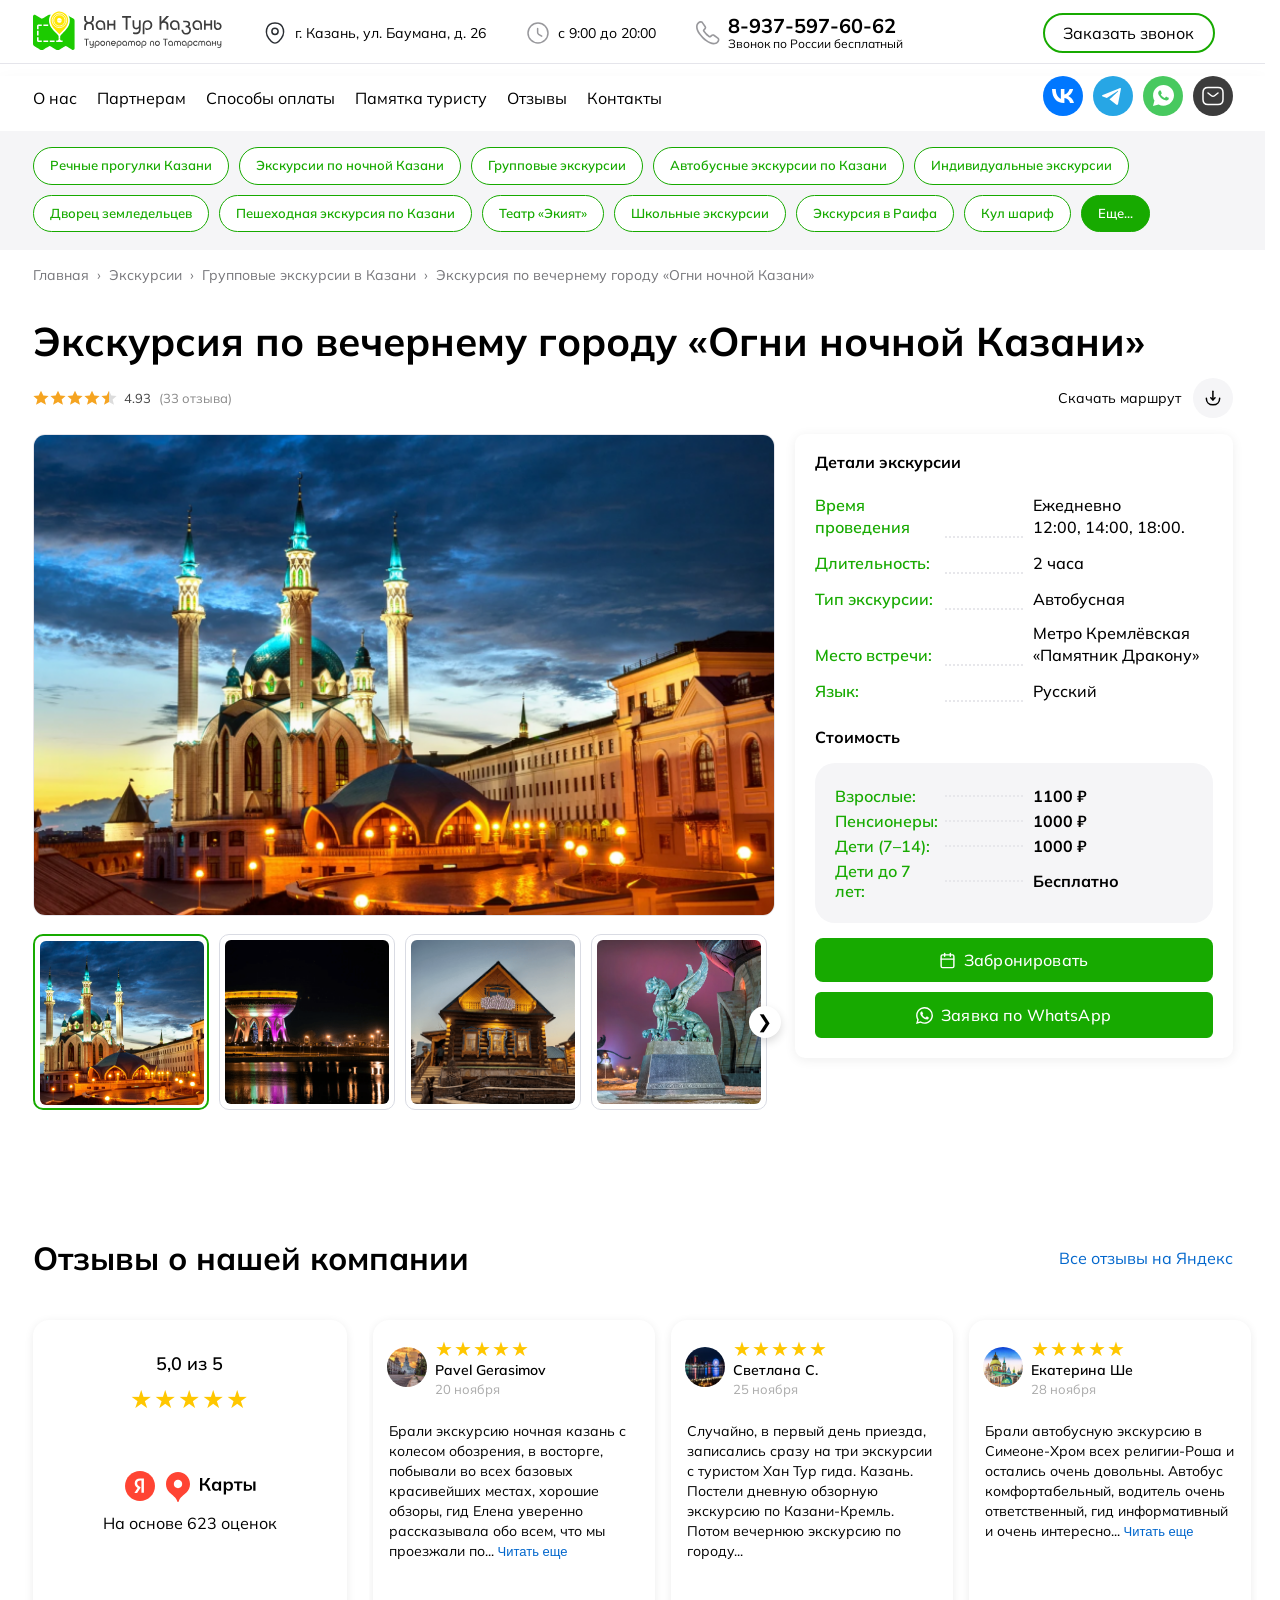
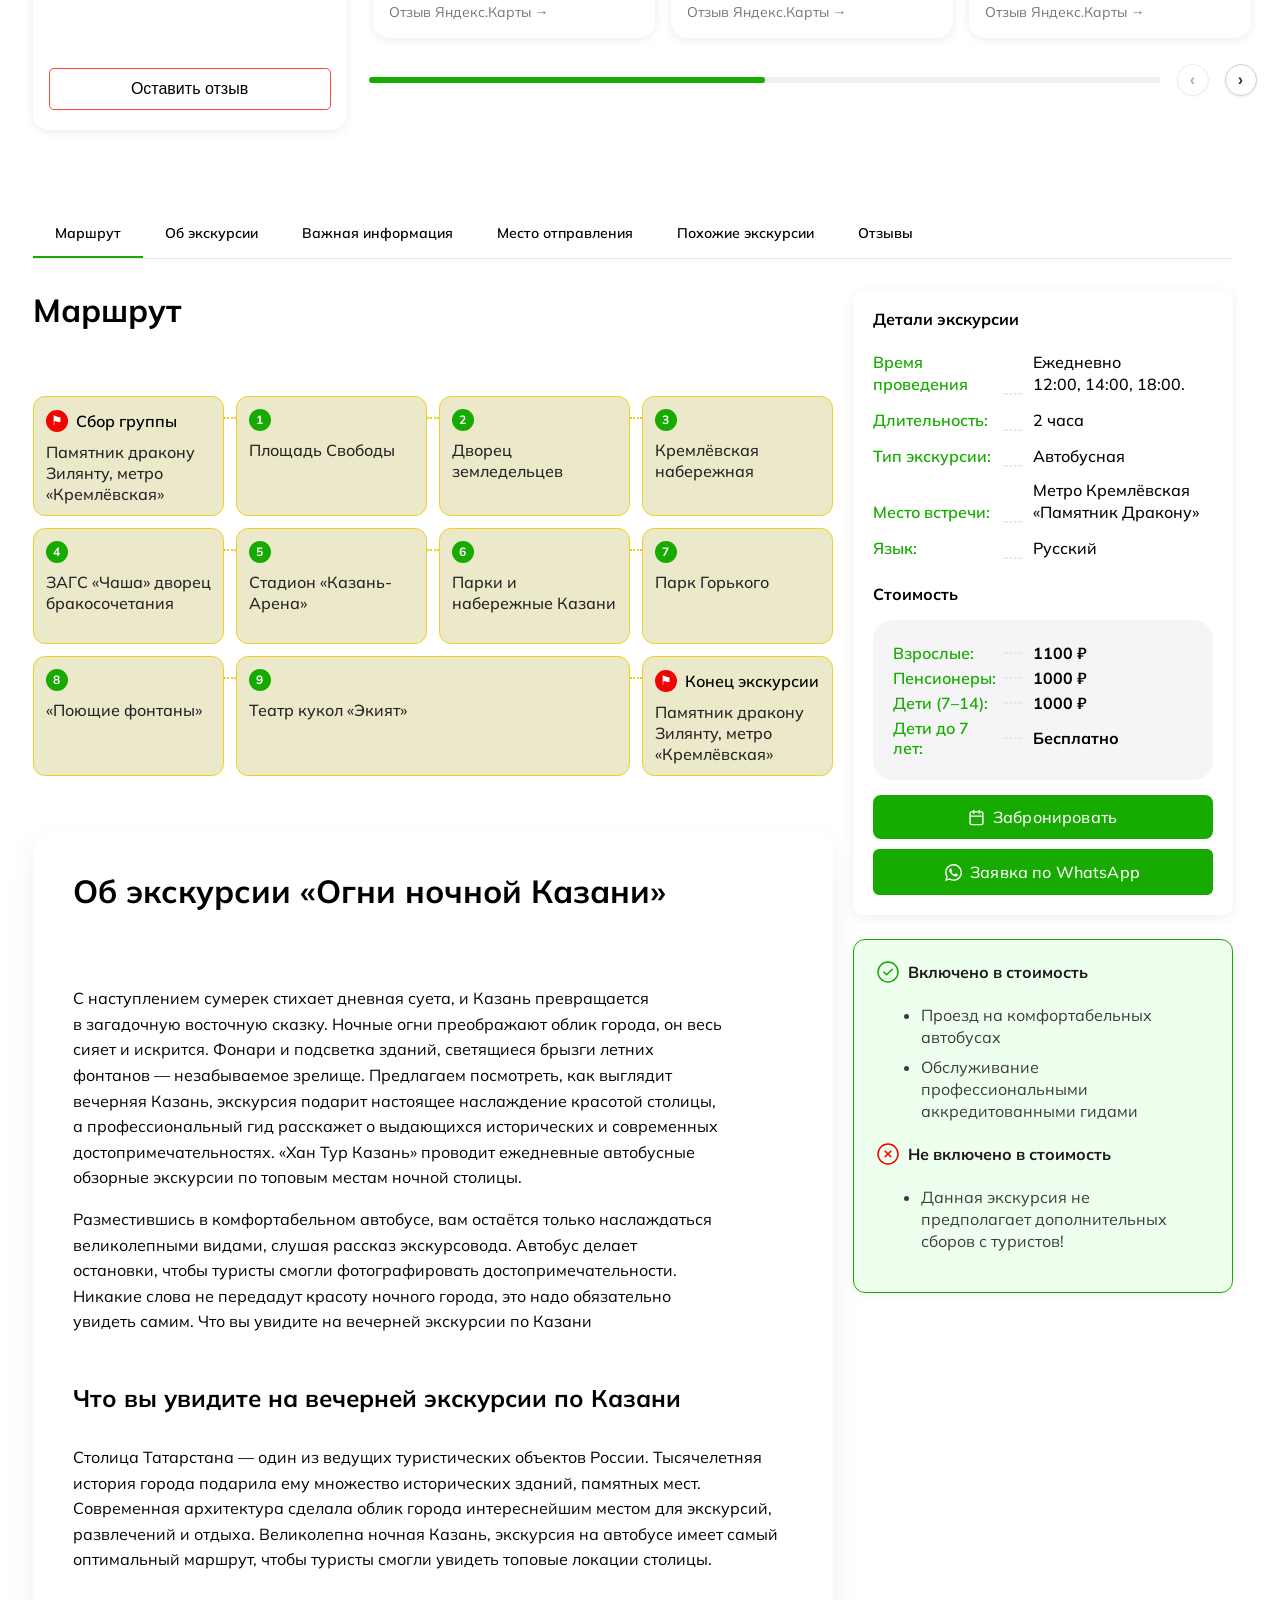
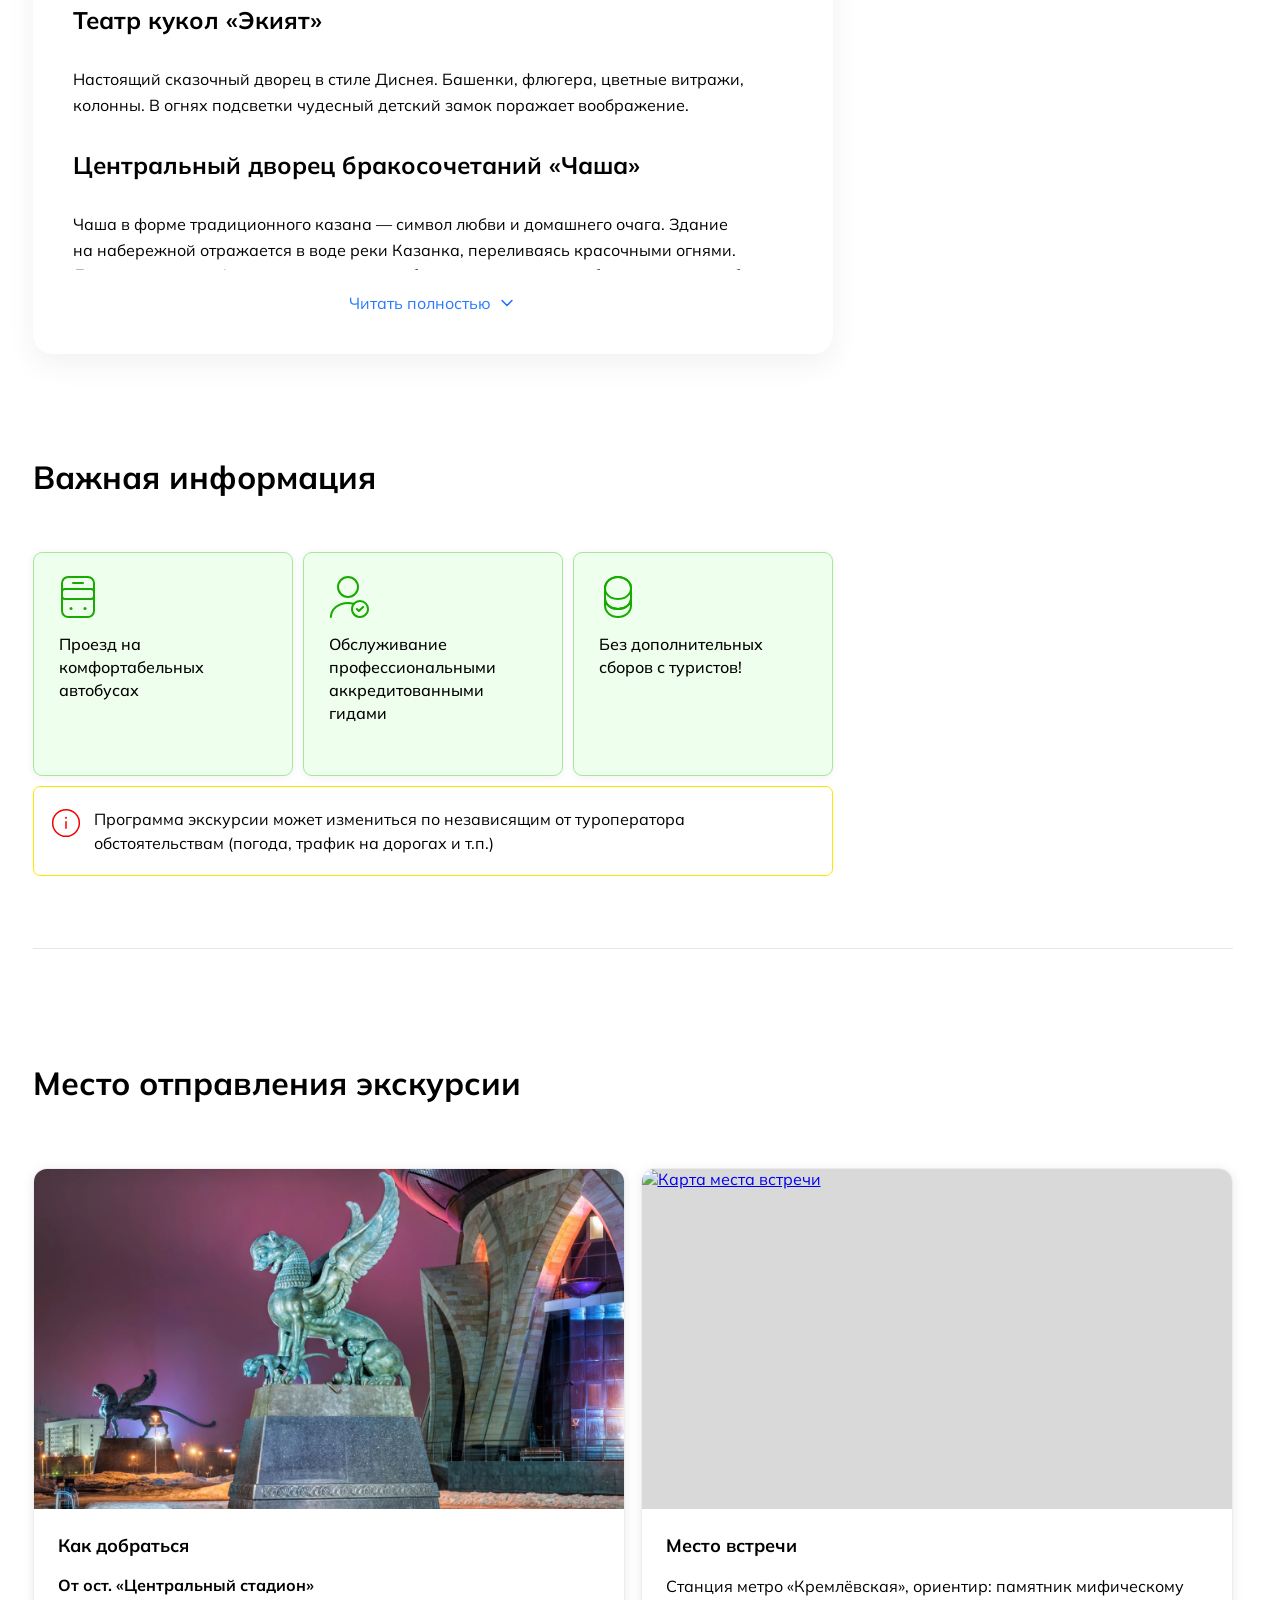
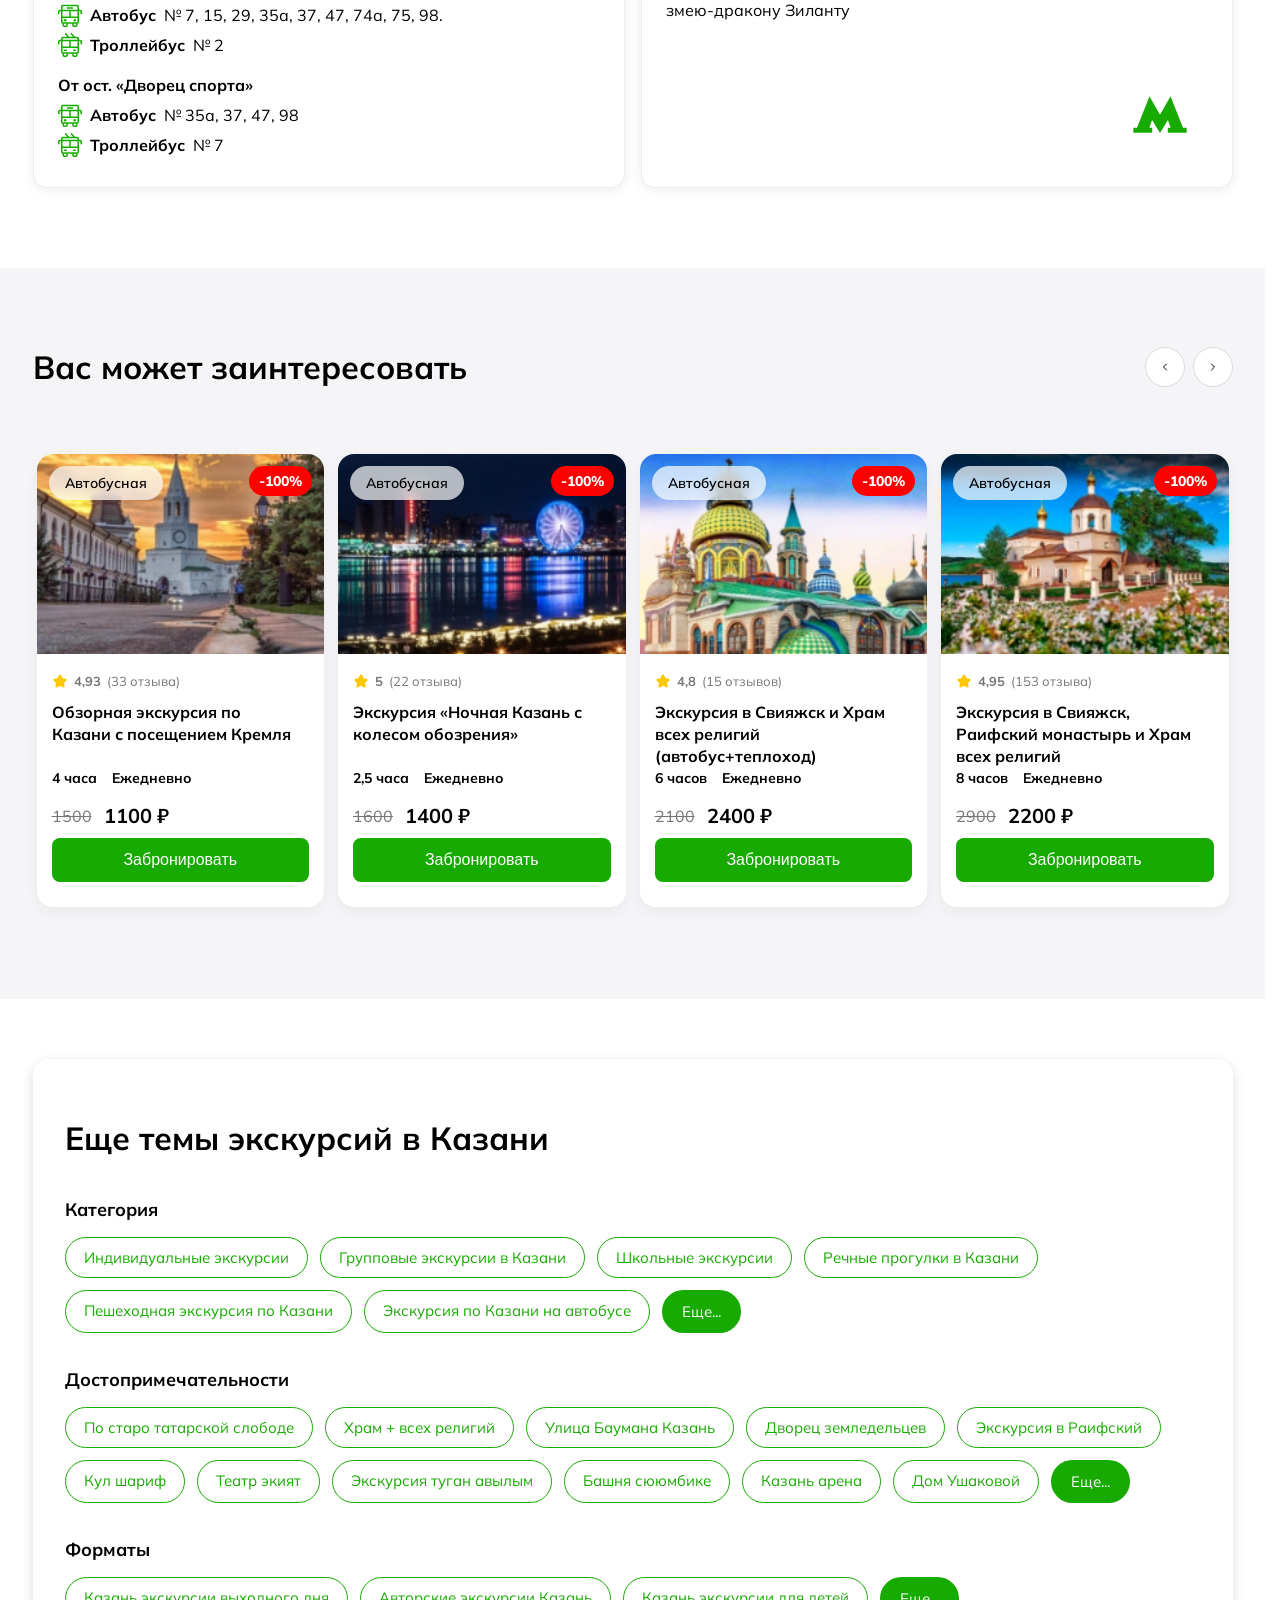
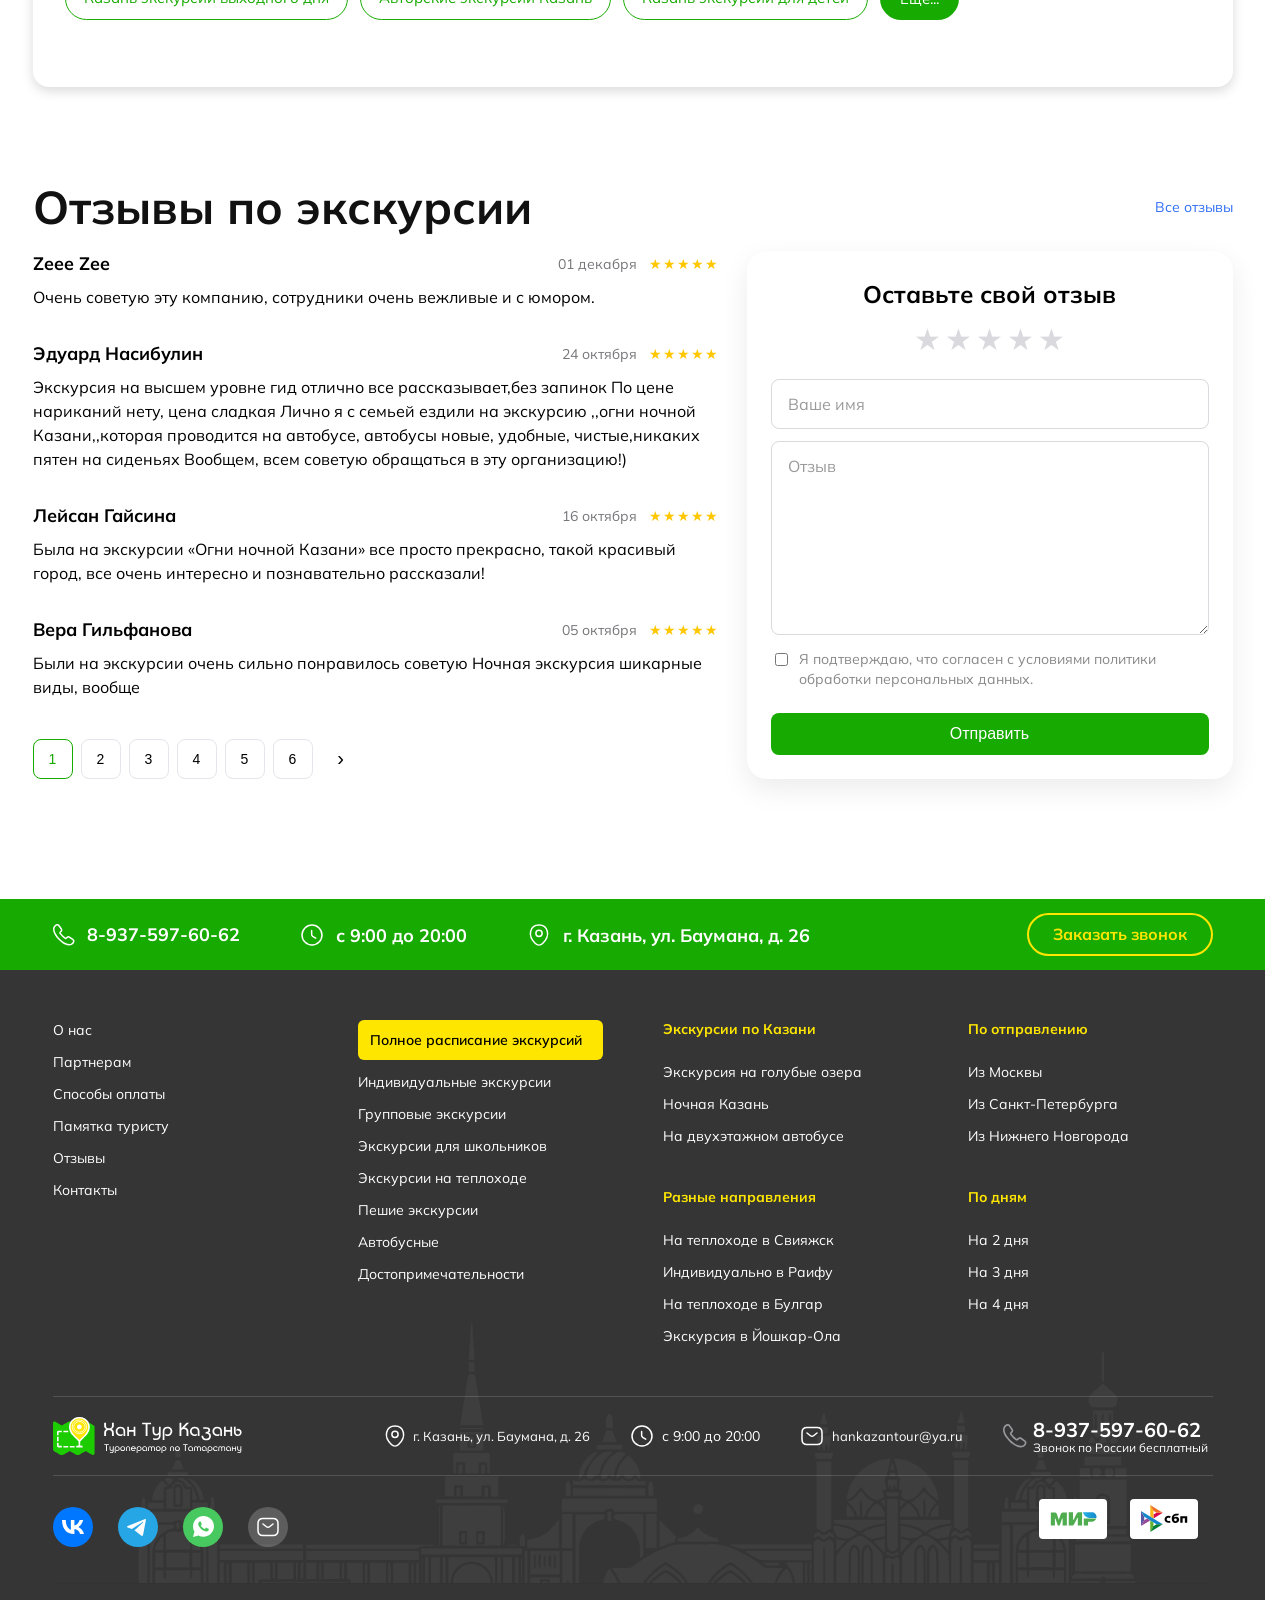
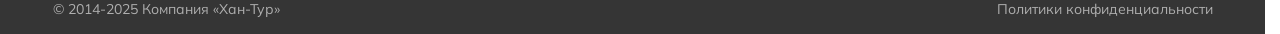
==== commit 43c04498: "fix bugs" ====
--- a/html/excursion.html
+++ b/html/excursion.html
@@ -418,7 +418,43 @@
       <h3>Все категории</h3>
       <button type="button" id="allCategoriesClose" aria-label="Закрыть">×</button>
     </div>
-    <div class="cats-modal-list" id="allCategoriesList"></div>
+    <div class="cats-modal-body">
+      <div class="cats-filter-section">
+        <div class="cats-filter-title">Категория</div>
+        <div class="cats-filter-tags">
+          <button type="button" class="cats-modal-item" data-category="Индивидуальные экскурсии">Индивидуальные экскурсии</button>
+          <button type="button" class="cats-modal-item" data-category="Групповые экскурсии в Казани">Групповые экскурсии в Казани</button>
+          <button type="button" class="cats-modal-item" data-category="Школьные экскурсии">Школьные экскурсии</button>
+          <button type="button" class="cats-modal-item" data-category="Речные прогулки в Казани">Речные прогулки в Казани</button>
+          <button type="button" class="cats-modal-item" data-category="Пешеходная экскурсия по Казани">Пешеходная экскурсия по Казани</button>
+          <button type="button" class="cats-modal-item" data-category="Экскурсия по Казани на автобусе">Экскурсия по Казани на автобусе</button>
+        </div>
+      </div>
+      <div class="cats-filter-section">
+        <div class="cats-filter-title">Достопримечательности</div>
+        <div class="cats-filter-tags">
+          <button type="button" class="cats-modal-item" data-category="По старо татарской слободе">По старо татарской слободе</button>
+          <button type="button" class="cats-modal-item" data-category="Храм + всех религий">Храм + всех религий</button>
+          <button type="button" class="cats-modal-item" data-category="Улица Баумана Казань">Улица Баумана Казань</button>
+          <button type="button" class="cats-modal-item" data-category="Дворец земледельцев">Дворец земледельцев</button>
+          <button type="button" class="cats-modal-item" data-category="Экскурсия в Раифский">Экскурсия в Раифский</button>
+          <button type="button" class="cats-modal-item" data-category="Кул шариф">Кул шариф</button>
+          <button type="button" class="cats-modal-item" data-category="Театр экият">Театр экият</button>
+          <button type="button" class="cats-modal-item" data-category="Экскурсия туган авылым">Экскурсия туган авылым</button>
+          <button type="button" class="cats-modal-item" data-category="Башня сюомбике">Башня сюомбике</button>
+          <button type="button" class="cats-modal-item" data-category="Казань арена">Казань арена</button>
+          <button type="button" class="cats-modal-item" data-category="Дом Ушаковой">Дом Ушаковой</button>
+        </div>
+      </div>
+      <div class="cats-filter-section">
+        <div class="cats-filter-title">Форматы</div>
+        <div class="cats-filter-tags">
+          <button type="button" class="cats-modal-item" data-category="Казань экскурсии выходного дня">Казань экскурсии выходного дня</button>
+          <button type="button" class="cats-modal-item" data-category="Авторские экскурсии Казань">Авторские экскурсии Казань</button>
+          <button type="button" class="cats-modal-item" data-category="Казань экскурсии для детей">Казань экскурсии для детей</button>
+        </div>
+      </div>
+    </div>
   </div>
 </div>
 
@@ -635,7 +671,7 @@
 
                             <div class="review-card" onclick="openYandex()">
                                 <div class="card-header">
-                                    <div class="avatar avatar-1"><img src="img/reviews/pavel-gerasimov.jpg" alt="Pavel Gerasimov" onerror="this.style.display='none'"><span class="avatar-initials">PG</span></div>
+                                    <div class="avatar avatar-1"><img src="../img/card/card1.png" alt="Pavel Gerasimov" onerror="this.style.display='none'"><span class="avatar-initials">PG</span></div>
                                     <div class="author-block">
                                         <div class="stars small">★★★★★</div>
                                         <div class="author">Pavel Gerasimov</div>
@@ -665,7 +701,7 @@
 
                             <div class="review-card" onclick="openYandex()">
                                 <div class="card-header">
-                                    <div class="avatar avatar-2"><img src="img/reviews/svetlana-s.jpg" alt="Светлана С." onerror="this.style.display='none'"><span class="avatar-initials">СС</span></div>
+                                    <div class="avatar avatar-2"><img src="../img/card/card2.png" alt="Светлана С." onerror="this.style.display='none'"><span class="avatar-initials">СС</span></div>
                                     <div class="author-block">
                                         <div class="stars small">★★★★★</div>
                                         <div class="author">Светлана С.</div>
@@ -680,7 +716,7 @@
 
                             <div class="review-card" onclick="openYandex()">
                                 <div class="card-header">
-                                    <div class="avatar avatar-3"><img src="img/reviews/ekaterina-she.jpg" alt="Екатерина Ше" onerror="this.style.display='none'"><span class="avatar-initials">ЕШ</span></div>
+                                    <div class="avatar avatar-3"><img src="../img/card/card3.png" alt="Екатерина Ше" onerror="this.style.display='none'"><span class="avatar-initials">ЕШ</span></div>
                                     <div class="author-block">
                                         <div class="stars small">★★★★★</div>
                                         <div class="author">Екатерина Ше</div>
@@ -695,7 +731,7 @@
 
                             <div class="review-card" onclick="openYandex()">
                                 <div class="card-header">
-                                    <div class="avatar avatar-1"><img src="img/reviews/ivan-petrov.jpg" alt="Иван Петров" onerror="this.style.display='none'"><span class="avatar-initials">ИП</span></div>
+                                    <div class="avatar avatar-1"><img src="../img/card/card1.png" alt="Иван Петров" onerror="this.style.display='none'"><span class="avatar-initials">ИП</span></div>
                                     <div class="author-block">
                                         <div class="stars small">★★★★★</div>
                                         <div class="author">Иван Петров</div>
@@ -709,7 +745,7 @@
 
                             <div class="review-card" onclick="openYandex()">
                                 <div class="card-header">
-                                    <div class="avatar avatar-2"><img src="img/reviews/maria-sidorova.jpg" alt="Мария Сидорова" onerror="this.style.display='none'"><span class="avatar-initials">МС</span></div>
+                                    <div class="avatar avatar-2"><img src="../img/card/card2.png" alt="Мария Сидорова" onerror="this.style.display='none'"><span class="avatar-initials">МС</span></div>
                                     <div class="author-block">
                                         <div class="stars small">★★★★★</div>
                                         <div class="author">Мария Сидорова</div>
@@ -723,7 +759,7 @@
 
                             <div class="review-card" onclick="openYandex()">
                                 <div class="card-header">
-                                    <div class="avatar avatar-3"><img src="img/reviews/alexander-ivanov.jpg" alt="Александр Иванов" onerror="this.style.display='none'"><span class="avatar-initials">АИ</span></div>
+                                    <div class="avatar avatar-3"><img src="../img/card/card3.png" alt="Александр Иванов" onerror="this.style.display='none'"><span class="avatar-initials">АИ</span></div>
                                     <div class="author-block">
                                         <div class="stars small">★★★★★</div>
                                         <div class="author">Александр Иванов</div>
@@ -1695,4 +1731,4 @@
     <script src="../js/excursion.js"></script>
     <script src="../js/app.js"></script>
 </body>
-</html>
+</html>
--- a/css/excursion.css
+++ b/css/excursion.css
@@ -120,19 +120,24 @@
   }
   .cats-modal.open { display: flex; }
   .cats-modal-dialog {
-    width: min(760px, 100%);
-    max-height: 80vh;
+    width: 1200px;
+    max-height: 85vh;
     overflow: auto;
     background: #fff;
-    border-radius: 14px;
+    border-radius: 20px;
     box-shadow: 0 20px 48px rgba(0, 0, 0, 0.22);
-    padding: 16px;
+    animation: fadeIn 0.22s ease;
   }
   .cats-modal-head {
     display: flex;
     align-items: center;
     justify-content: space-between;
-    margin-bottom: 12px;
+    padding: 20px 28px 16px;
+    border-bottom: 1px solid #eee;
+    position: sticky;
+    top: 0;
+    background: #fff;
+    z-index: 1;
   }
   .cats-modal-head h3 {
     margin: 0;
@@ -148,25 +153,49 @@
     font-size: 24px;
     line-height: 1;
     cursor: pointer;
-  }
-  .cats-modal-list {
+    transition: background 0.2s;
+  }
+  .cats-modal-head button:hover {
+    background: #e0e0e0;
+  }
+  .cats-modal-body {
+    padding: 20px 28px 28px;
+    display: flex;
+    flex-direction: column;
+    gap: 20px;
+  }
+  .cats-filter-section {
+    display: flex;
+    flex-direction: column;
+    gap: 10px;
+  }
+  .cats-filter-title {
+    font-size: 16px;
+    font-weight: 700;
+    color: #111;
+  }
+  .cats-filter-tags {
     display: flex;
     flex-wrap: wrap;
-    gap: 10px;
+    gap: 8px;
   }
   .cats-modal-item {
-    border: 1px solid #17AA00;
+    border: 1.5px solid #17AA00;
     background: #fff;
     color: #17AA00;
     border-radius: 999px;
-    padding: 9px 14px;
+    padding: 10px 18px;
     font-size: 14px;
-    font-weight: 700;
+    font-weight: 600;
     cursor: pointer;
+    transition: all 0.18s ease;
+    font-family: 'Mulish', sans-serif;
+    white-space: nowrap;
   }
   .cats-modal-item:hover {
     background: #17AA00;
     color: #fff;
+    transform: scale(1.04);
   }
 
   /* Tags Modal */
@@ -1241,24 +1270,24 @@
   border: 1px solid #ececec;
 }
 
-.departure-card-media {
-  display: block;
-  height: 340px;
-  overflow: hidden;
-  background: #d9d9d9;
-}
-
-.departure-card-media img {
-  width: 100%;
-  height: 100%;
-  object-fit: cover;
-  display: block;
-  transition: transform 0.32s ease;
-}
-
-.departure-card:hover .departure-card-media img {
-  transform: scale(1.06);
-}
+.departure-card-media {
+  display: block;
+  height: 340px;
+  overflow: hidden;
+  background: #d9d9d9;
+}
+
+.departure-card-media img {
+  width: 100%;
+  height: 100%;
+  object-fit: cover;
+  display: block;
+  transition: transform 0.32s ease;
+}
+
+.departure-card:hover .departure-card-media img {
+  transform: scale(1.06);
+}
 
 .departure-card-body {
   padding: 24px;
@@ -2845,5 +2874,4 @@
   .gallery .main-wrap .nav-btn.right {
     right: -10px;
   }
-}
-
+}
--- a/css/style.css
+++ b/css/style.css
@@ -2,6 +2,7 @@
 
 html {
     overflow-x: clip;
+    scrollbar-gutter: stable;
 }
 
 body {
@@ -883,25 +884,31 @@
     display: grid;
     grid-template-columns: repeat(4, 1fr);
     gap: 25px;
+    perspective: 1000px;
 }
 
 .excursion-card {
     background: #fff;
     border-radius: 16px;
-    overflow: hidden;
     transition: all 0.3s ease;
     cursor: pointer;
     box-shadow: 0 5px 15px rgba(0, 0, 0, 0.05);
+    position: relative;
+    z-index: 1;
+    transform-origin: center;
 }
 
 .excursion-card:hover {
-    transform: scale(1.05);
+    transform: scale(1.03);
+    box-shadow: 0 20px 50px rgba(0, 0, 0, 0.2);
+    z-index: 100;
 }
 
 .card-image {
     position: relative;
-    height: stretch;
     overflow: hidden;
+    border-top-left-radius: 16px;
+    border-top-right-radius: 16px;
 }
 
 .card-image img {
@@ -939,6 +946,7 @@
 
 .card-content {
     padding: 15px;
+    overflow: hidden;
 }
 
 .card-content h3 {
@@ -1566,16 +1574,11 @@
     font-size: 14px;
 }
 
-.avatar-1 {
-    background: linear-gradient(135deg, #ff9d5c 0%, #ff6b6b 100%);
-}
-
-.avatar-2 {
-    background: linear-gradient(135deg, #667eea 0%, #764ba2 100%);
-}
-
-.avatar-3 {
-    background: linear-gradient(135deg, #f093fb 0%, #f5576c 100%);
+.avatar img{
+    width: 40px;
+    height: 40px;
+    position: absolute;
+    border-radius: 50%;
 }
 
 .author-block {
@@ -2100,7 +2103,6 @@
 
 .card img {
     width: 100%;
-    height: 100%;
     object-fit: cover;
     display: block;
 }
@@ -2501,11 +2503,11 @@
 }
 
 .topic-item {
-    padding: 14px 20px;
+    padding: 10px 18px;
     border-radius: 30px;
-    border: 1px solid #17AA00;
+    border: 1.5px solid #17AA00;
     color: #17AA00;
-    font-size: 16px;
+    font-size: 15px;
     cursor: pointer;
     transition: all 0.25s ease;
     white-space: nowrap;
@@ -2568,20 +2570,64 @@
 
 .topics-modal-content {
     background: white;
-    width: 520px;
-    padding: 30px;
+    width: 1200px;
+    max-width: 95vw;
+    padding: 28px 32px 32px;
     border-radius: 16px;
+    max-height: 85vh;
+    overflow-y: auto;
+    animation: fadeInScale 0.22s ease;
 }
 
 .modal-header {
     display: flex;
     justify-content: space-between;
+    align-items: center;
     margin-bottom: 20px;
 }
 
+.modal-header h3 {
+    margin: 0;
+    font-size: 20px;
+    font-weight: 700;
+}
+
 #closeTopics {
-    font-size: 22px;
+    font-size: 26px;
     cursor: pointer;
+    color: #555;
+    line-height: 1;
+    padding: 0 4px;
+    transition: color 0.2s;
+}
+
+#closeTopics:hover {
+    color: #111;
+}
+
+.modal-body {
+    display: flex;
+    flex-direction: row;
+    gap: 20px;
+    flex-wrap: wrap;
+}
+
+.filter-section {
+    display: flex;
+    flex-direction: column;
+    gap: 10px;
+}
+
+.filter-section-title {
+    font-size: 16px;
+    font-weight: 700;
+    color: #111;
+}
+
+.filter-tags {
+    display: flex;
+    flex-wrap: wrap;
+    gap: 8px;
 }
 
 @media (max-width: 768px) {
@@ -3032,9 +3078,9 @@
 .all-cats-modal-content {
     background: #fff;
     border-radius: 20px;
-    width: 80%;
-    max-width: 520px;
-    max-height: 80vh;
+    width: 680px;
+    max-width: 95vw;
+    max-height: 85vh;
     display: flex;
     flex-direction: column;
     overflow: hidden;
@@ -3057,7 +3103,7 @@
     display: flex;
     justify-content: space-between;
     align-items: center;
-    padding: 20px 24px 16px;
+    padding: 20px 28px 16px;
     border-bottom: 1px solid #eee;
 }
 
@@ -3082,41 +3128,45 @@
     color: #111;
 }
 
-.all-cats-list {
+.all-cats-body {
+    padding: 20px 28px 28px;
+    overflow-y: auto;
+    display: flex;
+    flex-direction: column;
+    gap: 20px;
+}
+
+.all-cats-list-item {
     list-style: none;
-    padding: 16px 16px 20px;
-    margin: 0;
-    overflow-y: auto;
-    display: flex;
-    flex-wrap: wrap;
-    gap: 10px;
-}
-
-.all-cats-list li {
     padding: 10px 18px;
     border-radius: 30px;
-    border: 2px solid #2e7d32;
-    color: #2e7d32;
+    border: 1.5px solid #17AA00;
+    color: #17AA00;
     font-size: 15px;
     cursor: pointer;
     transition: all 0.2s ease;
     white-space: nowrap;
-}
-
-.all-cats-list li:hover {
-    background: #2e7d32;
+    font-family: 'Mulish', sans-serif;
+}
+
+.all-cats-list-item:hover {
+    background: #17AA00;
     color: #fff;
-    transform: scale(1.05);
+    transform: scale(1.04);
 }
 
 @media (max-width: 480px) {
     .all-cats-modal-content {
-        width: 80%;
+        width: 95vw;
         border-radius: 16px;
-        max-height: 85vh;
-    }
-
-    .all-cats-list li {
+        max-height: 88vh;
+    }
+
+    .all-cats-body {
+        padding: 16px 16px 20px;
+    }
+
+    .all-cats-list-item {
         font-size: 14px;
         padding: 9px 14px;
     }
@@ -3430,12 +3480,13 @@
         align-items: flex-start;
     }
 
-    .avatar {
+    .avatar img{
         width: 44px;
         height: 44px;
         min-width: 44px;
         font-size: 15px;
         border-radius: 50%;
+        margin-top: 20px;
     }
 
     .author {
@@ -4310,7 +4361,6 @@
 /* ===== FIX OVERFLOW AXA X PE MOBILE ===== */
 @media (max-width: 768px) {
 
-    /* Excepții pentru elemente care trebuie să depășească (absolute/fixed) */
     .mob-menu-drawer,
     .mob-phone-modal,
     .mob-menu-overlay,
@@ -4320,7 +4370,7 @@
     }
 
     /* Imagini responsive - exceptie pentru gallery-image */
-    img:not(.gallery-image) {
+    img:not(.avatar img) {
         max-width: 100%;
         width: 100%;
         height: 200px;
@@ -4365,7 +4415,6 @@
     /* Excursion cards nu ies din grid */
     .excursion-card {
         min-width: 0;
-        overflow: hidden;
     }
 
     /* Topic items cu white-space: nowrap - permit scroll intern în container */
@@ -4663,4 +4712,4 @@
         width: 24px;
         height: 24px;
     }
-}
+}
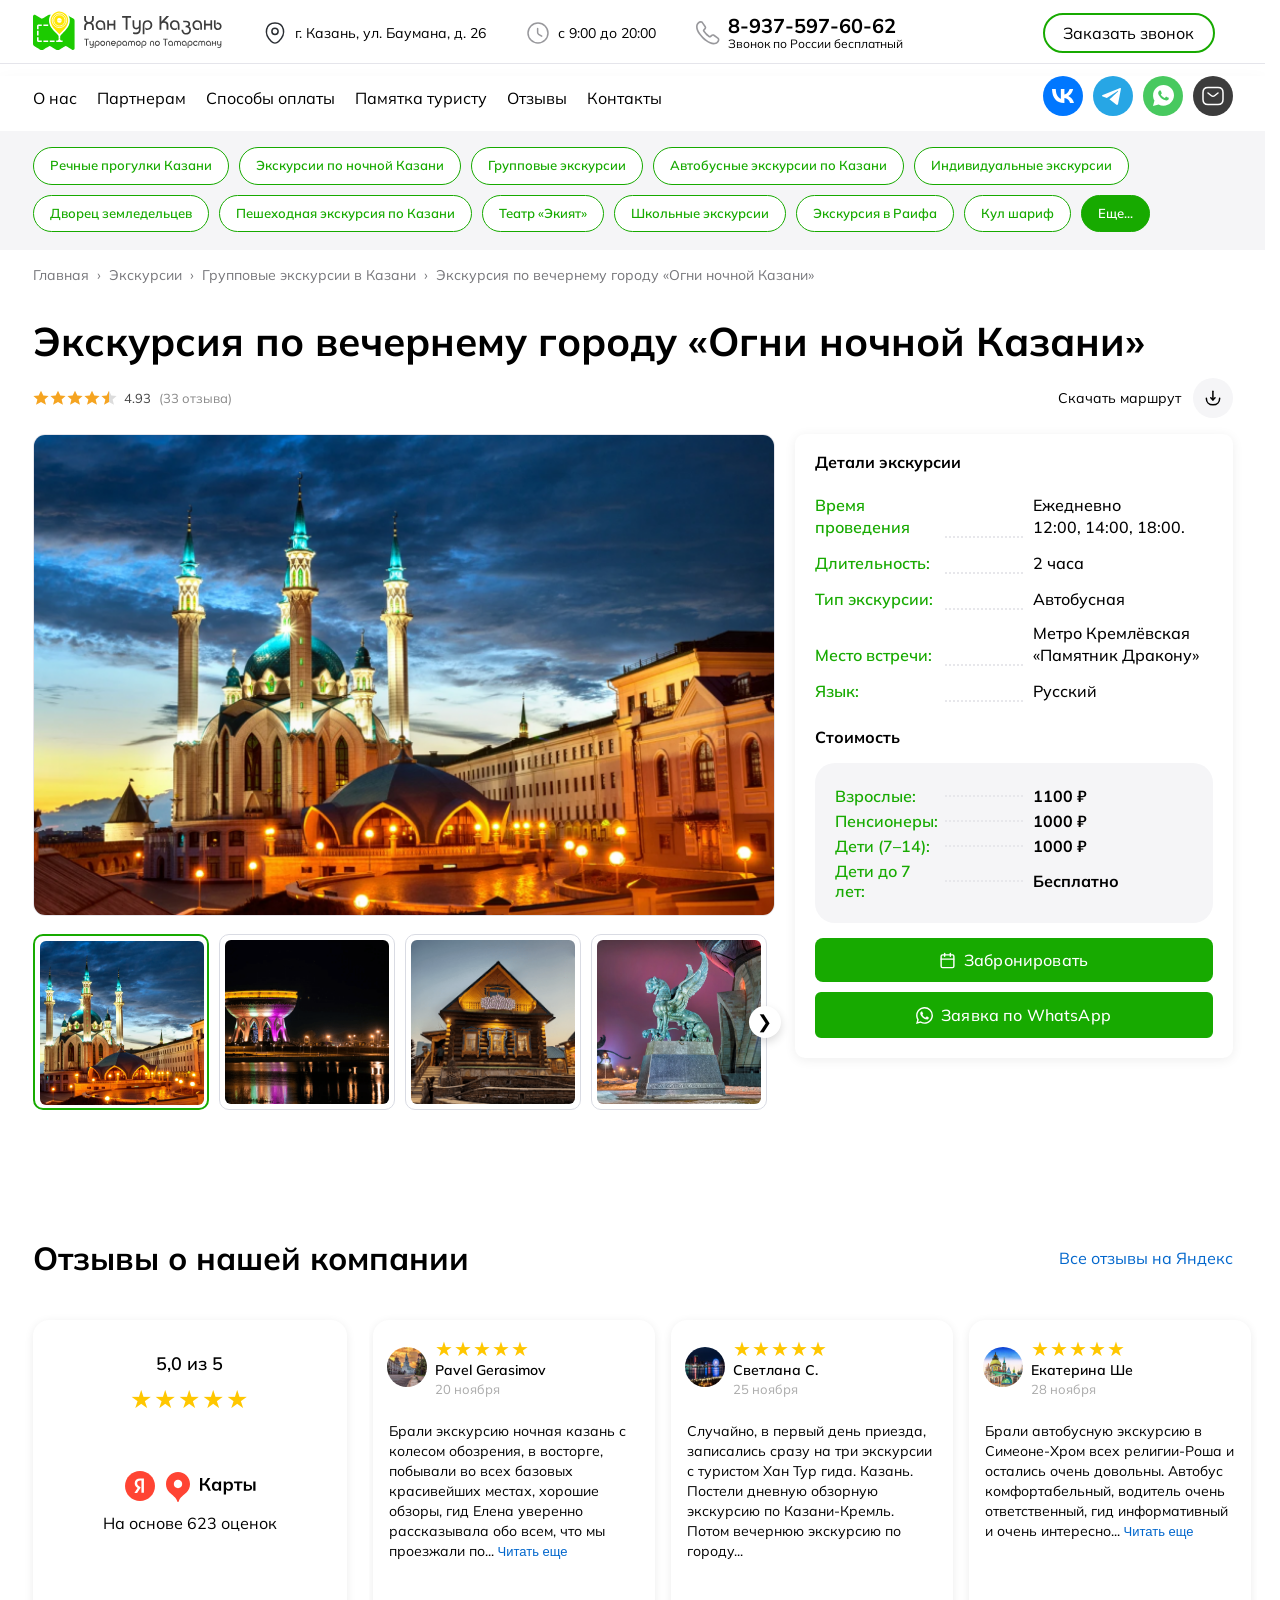
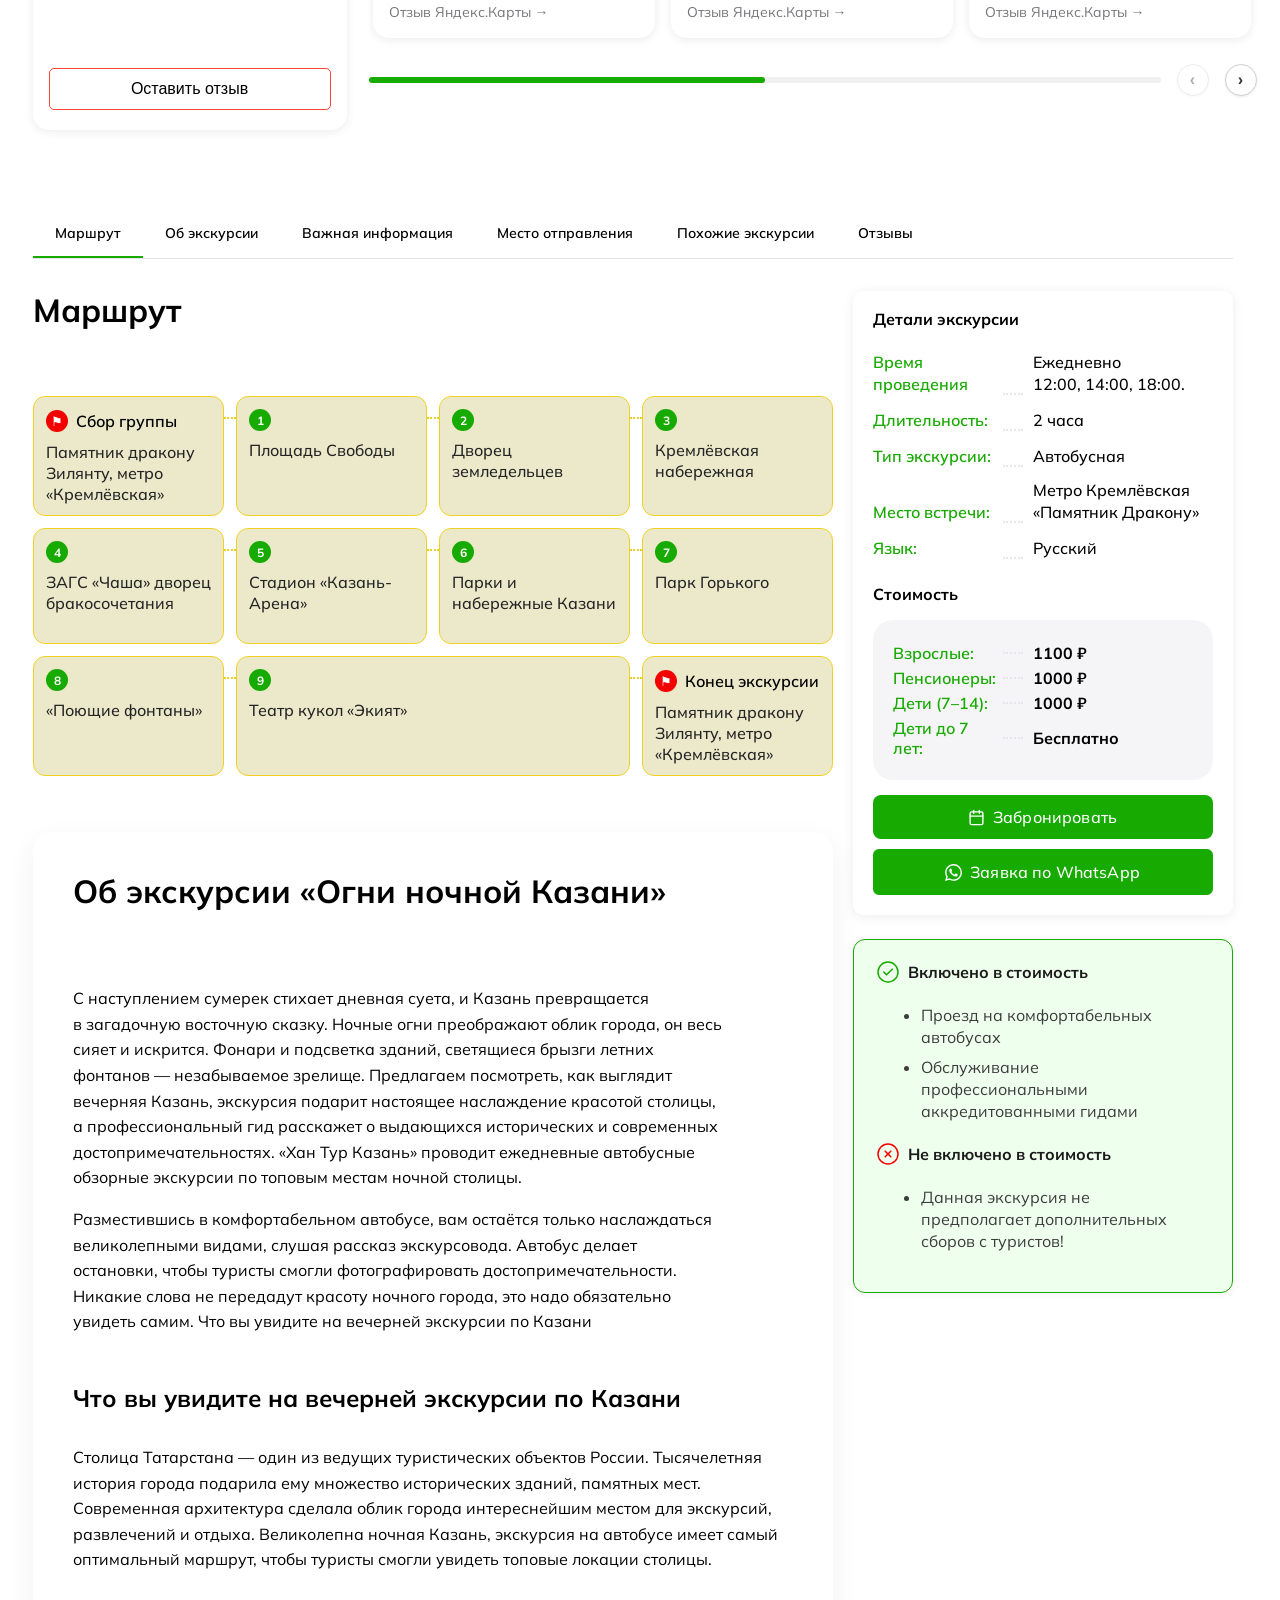
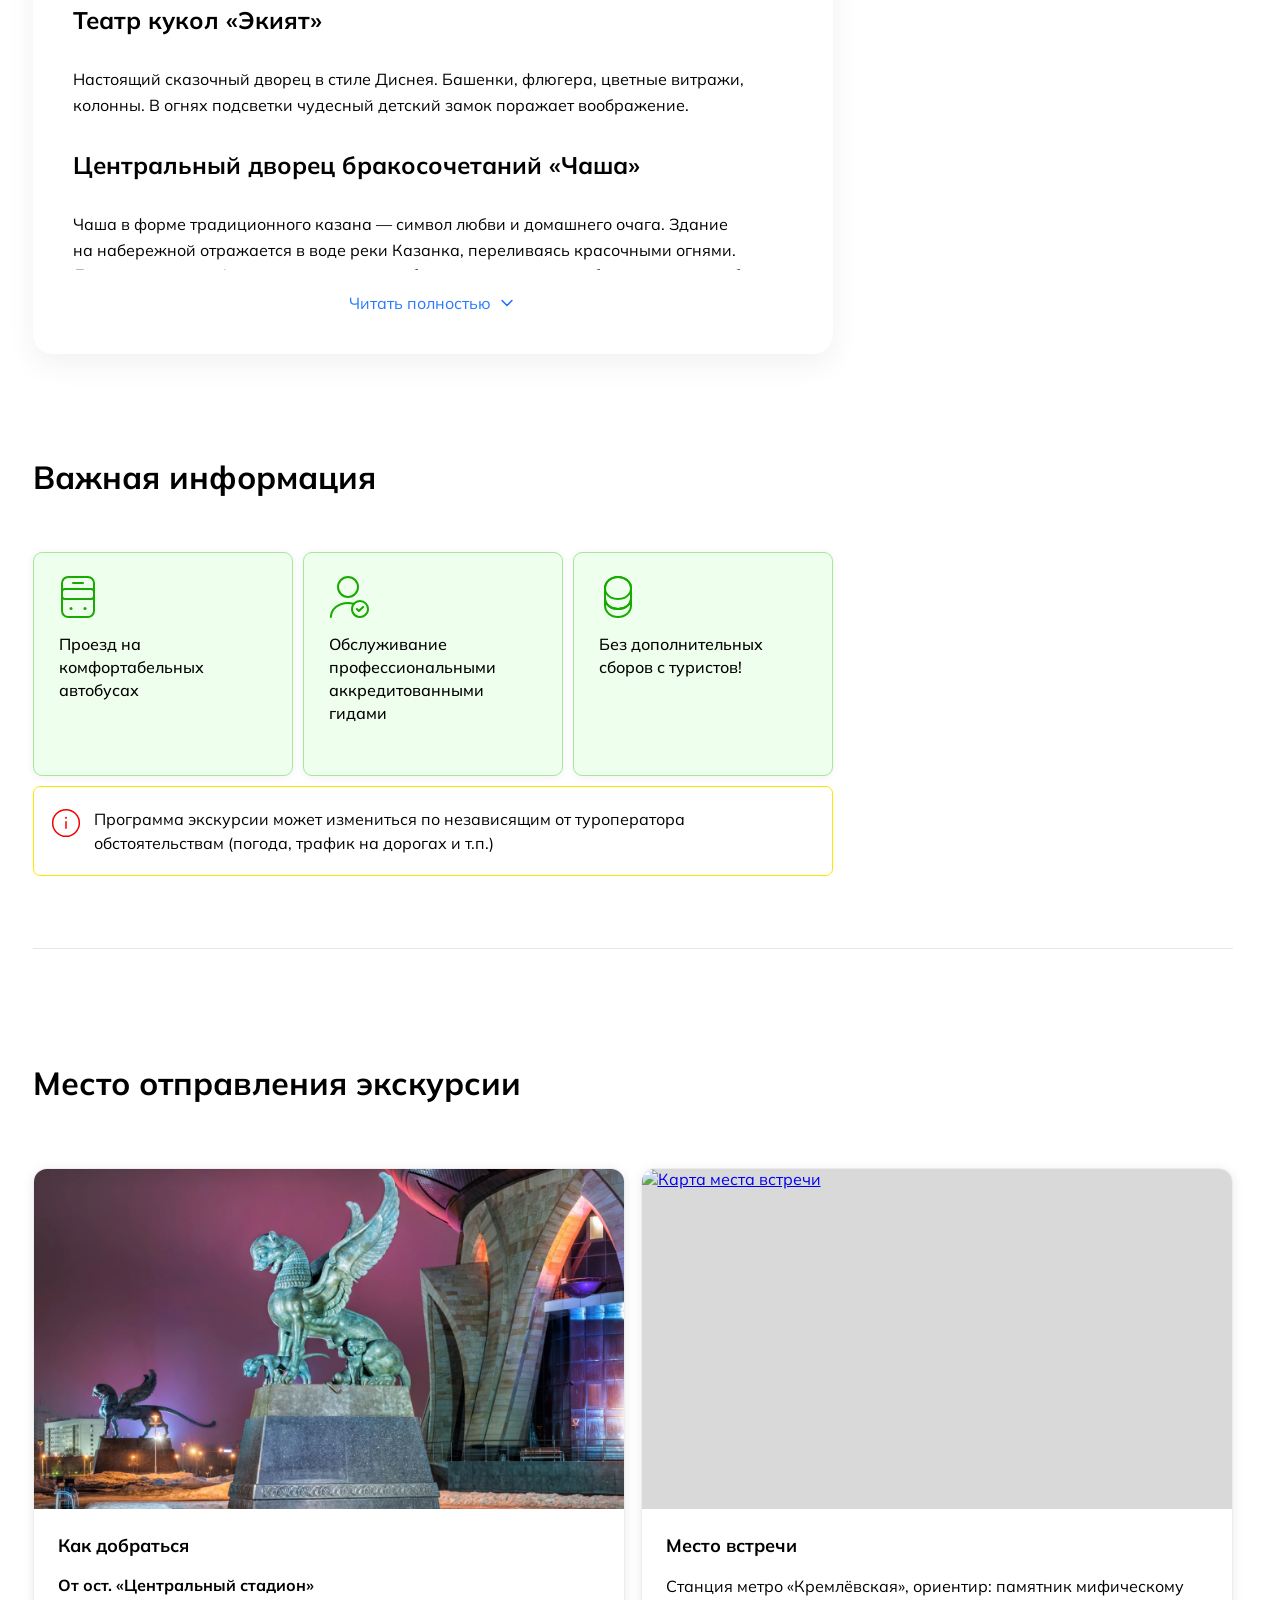
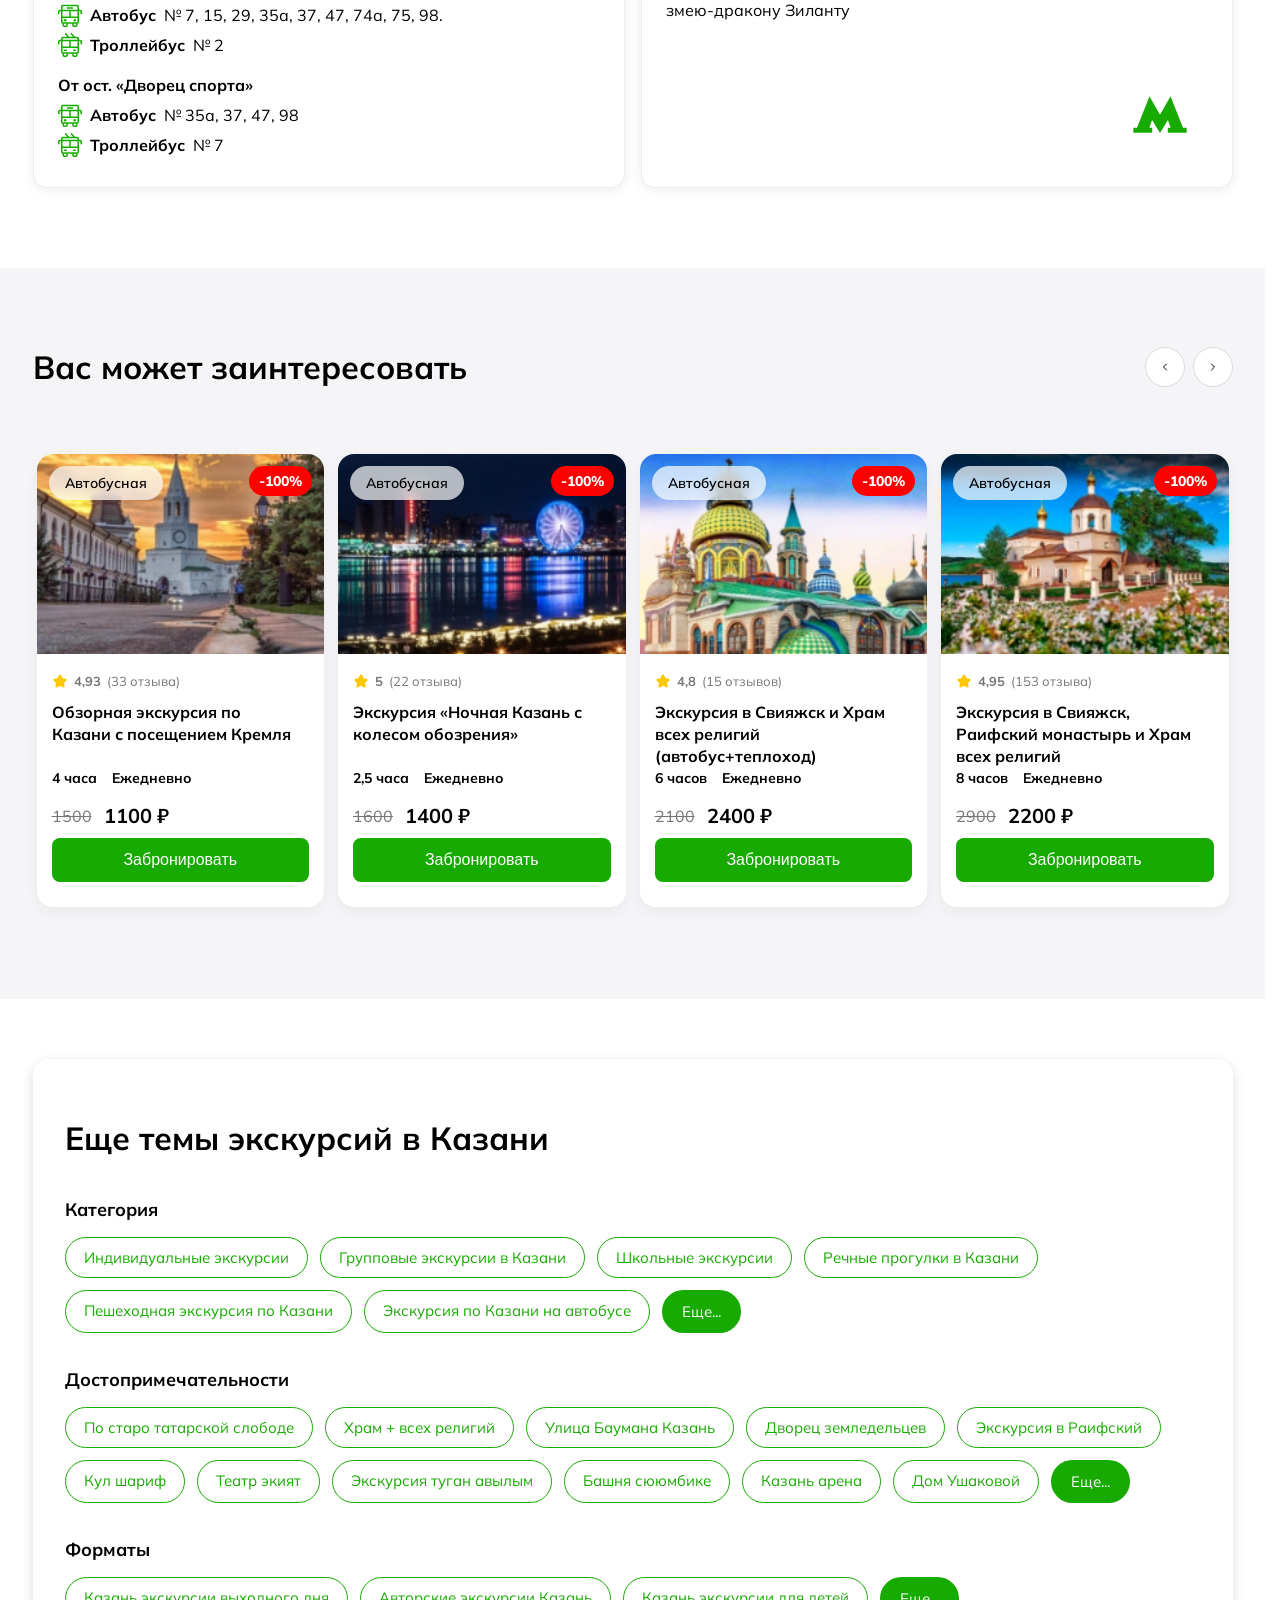
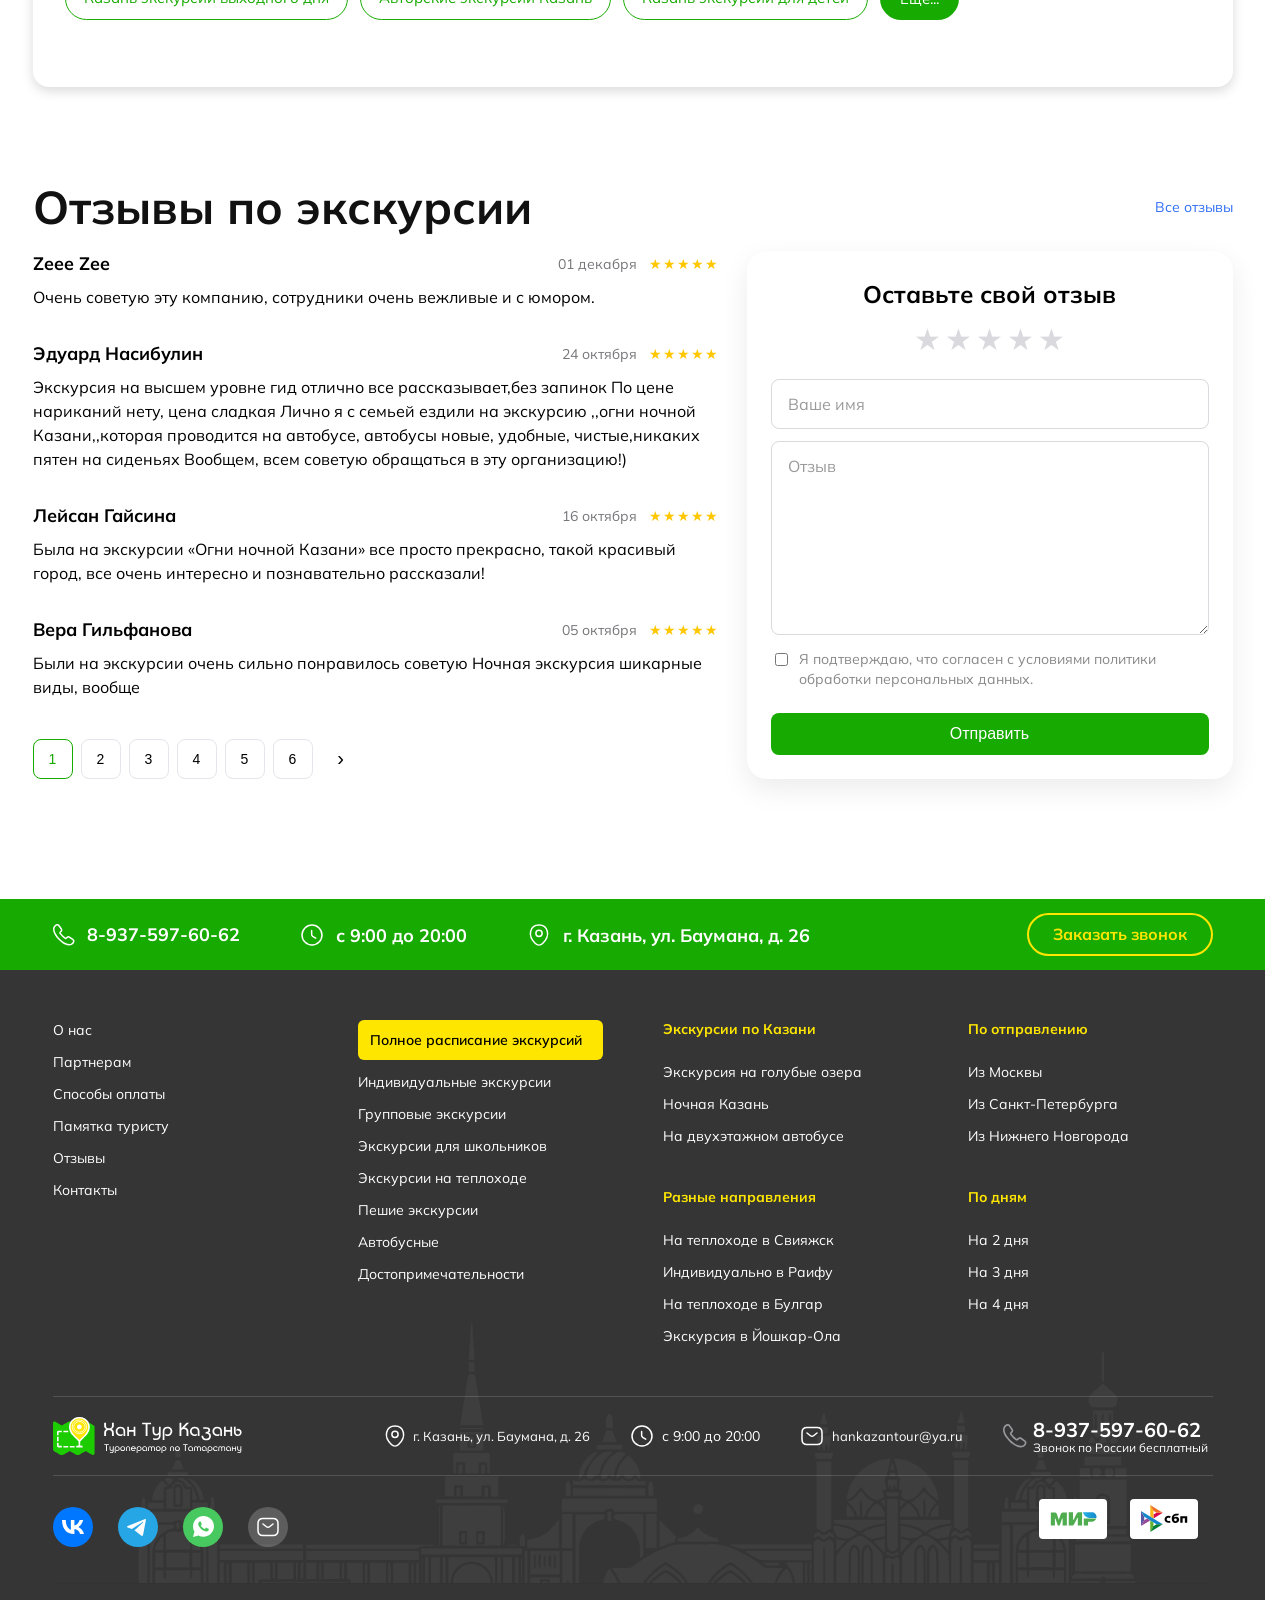
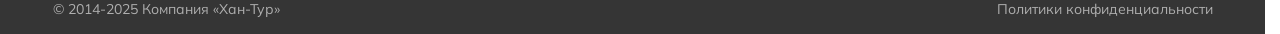
==== commit 07429aba: "modify excursion" ====
--- a/html/excursion.html
+++ b/html/excursion.html
@@ -817,27 +817,27 @@
     <div class="exc-page" id="sec-route">
       <h2 class="exc-section-title">Маршрут</h2>
       <div class="route-grid">
-        <div class="route-item route-special route-start route-full" onclick="window.location.href='#'">
-          <div class="route-label">
-            <span class="route-special-icon">⚑</span>
-            <span class="route-label-text">Сбор группы</span>
-          </div>
-          <div class="route-name">Памятник дракону Зилянту, метро «Кремлёвская»</div>
-        </div>
-        <div class="route-item" onclick="window.location.href='#'"><div class="route-num">1</div><div class="route-name">Площадь Свободы</div></div>
-        <div class="route-item" onclick="window.location.href='#'"><div class="route-num">2</div><div class="route-name">Дворец земледельцев</div></div>
-        <div class="route-item route-break" onclick="window.location.href='#'"><div class="route-num">3</div><div class="route-name">Кремлёвская набережная</div></div>
-        <div class="route-item" onclick="window.location.href='#'"><div class="route-num">4</div><div class="route-name">ЗАГС «Чаша» дворец бракосочетания</div></div>
-        <div class="route-item" onclick="window.location.href='#'"><div class="route-num">5</div><div class="route-name">Стадион «Казань-Арена»</div></div>
-        <div class="route-item" onclick="window.location.href='#'"><div class="route-num">6</div><div class="route-name">Парки и набережные Казани</div></div>
-        <div class="route-item route-break" onclick="window.location.href='#'"><div class="route-num">7</div><div class="route-name">Парк Горького</div></div>
-        <div class="route-item" onclick="window.location.href='#'"><div class="route-num">8</div><div class="route-name">«Поющие фонтаны»</div></div>
-        <div class="route-item route-wide route-full" onclick="window.location.href='#'"><div class="route-num">9</div><div class="route-name">Театр кукол «Экият»</div></div>
-        <div class="route-item route-special route-end route-break route-full" onclick="window.location.href='#'">
-          <div class="route-label">
-            <span class="route-special-icon">⚑</span>
-            <span class="route-label-text">Конец экскурсии</span>
-          </div>
+        <div class="route-item route-special route-start route-full" data-route-link="zilant-monument.html" role="link" tabindex="0" aria-label="Открыть страницу достопримечательности Памятник дракону Зилянту">
+          <div class="route-label">
+            <span class="route-special-icon">⚑</span>
+            <span class="route-label-text">Сбор группы</span>
+          </div>
+          <div class="route-name">Памятник дракону Зилянту, метро «Кремлёвская»</div>
+        </div>
+        <div class="route-item" data-route-link="freedom-square.html" role="link" tabindex="0" aria-label="Открыть страницу достопримечательности Площадь Свободы"><div class="route-num">1</div><div class="route-name">Площадь Свободы</div></div>
+        <div class="route-item" data-route-link="farmers-palace.html" role="link" tabindex="0" aria-label="Открыть страницу достопримечательности Дворец земледельцев"><div class="route-num">2</div><div class="route-name">Дворец земледельцев</div></div>
+        <div class="route-item route-break" data-route-link="embankment.html" role="link" tabindex="0" aria-label="Открыть страницу достопримечательности Кремлёвская набережная"><div class="route-num">3</div><div class="route-name">Кремлёвская набережная</div></div>
+        <div class="route-item" data-route-link="wedding-palace.html" role="link" tabindex="0" aria-label="Открыть страницу достопримечательности ЗАГС Чаша"><div class="route-num">4</div><div class="route-name">ЗАГС «Чаша» дворец бракосочетания</div></div>
+        <div class="route-item" data-route-link="kazan-arena.html" role="link" tabindex="0" aria-label="Открыть страницу достопримечательности Казань-Арена"><div class="route-num">5</div><div class="route-name">Стадион «Казань-Арена»</div></div>
+        <div class="route-item" data-route-link="parks-and-embankments.html" role="link" tabindex="0" aria-label="Открыть страницу достопримечательности Парки и набережные Казани"><div class="route-num">6</div><div class="route-name">Парки и набережные Казани</div></div>
+        <div class="route-item route-break" data-route-link="gorky-park.html" role="link" tabindex="0" aria-label="Открыть страницу достопримечательности Парк Горького"><div class="route-num">7</div><div class="route-name">Парк Горького</div></div>
+        <div class="route-item" data-route-link="singing-fountains.html" role="link" tabindex="0" aria-label="Открыть страницу достопримечательности Поющие фонтаны"><div class="route-num">8</div><div class="route-name">«Поющие фонтаны»</div></div>
+        <div class="route-item route-wide route-full" data-route-link="ekiyat-theater.html" role="link" tabindex="0" aria-label="Открыть страницу достопримечательности Театр кукол Экият"><div class="route-num">9</div><div class="route-name">Театр кукол «Экият»</div></div>
+        <div class="route-item route-special route-end route-break route-full" data-route-link="zilant-monument.html" role="link" tabindex="0" aria-label="Открыть страницу достопримечательности Памятник дракону Зилянту">
+          <div class="route-label">
+            <span class="route-special-icon">⚑</span>
+            <span class="route-label-text">Конец экскурсии</span>
+          </div>
           <div class="route-name">Памятник дракону Зилянту, метро «Кремлёвская»</div>
         </div>
       </div>
@@ -1402,20 +1402,141 @@
 
 <!-- BOOKING MODAL -->
 <div class="overlay" id="overlay">
-  <div class="booking-modal">
-    <button class="m-close" id="mClose">✕</button>
-    <h2>Забронировать экскурсию</h2>
-    <p class="msub">«Огни ночной Казани» — заполните форму, мы свяжемся с вами</p>
-    <div class="frow"><label>Ваше имя</label><input type="text" placeholder="Иван Иванов"></div>
-    <div class="frow"><label>Телефон</label><input type="tel" placeholder="+7 (___) ___-__-__"></div>
-    <div class="booking-inline">
-      <div class="frow"><label>Дата экскурсии</label><input type="date"></div>
-      <div class="frow"><label>Время</label>
-        <select><option>12:00</option><option>14:00</option><option>18:00</option></select>
-      </div>
-    </div>
-    <div class="frow"><label>Количество человек</label><input type="number" min="1" value="1"></div>
-    <button class="btn-submit" onclick="doSubmit()">Отправить заявку</button>
+  <div class="booking-modal" role="dialog" aria-modal="true" aria-labelledby="bookingModalTitle">
+    <button class="m-close" id="mClose" type="button" aria-label="Закрыть">×</button>
+    <form class="booking-form" id="bookingForm" novalidate>
+      <h2 id="bookingModalTitle">Забронировать экскурсию</h2>
+      <p class="msub" id="bookingExcursionName">Экскурсия по вечернему городу «Огни ночной Казани»</p>
+
+      <div class="booking-grid">
+        <div class="booking-field">
+          <label for="bookingDate">Дата экскурсии <span class="booking-required">*</span></label>
+          <div class="booking-control booking-control--icon booking-control--date" id="bookingDateControl">
+            <input id="bookingDate" name="date" type="text" placeholder="Выберите дату" required readonly autocomplete="off" aria-haspopup="dialog" aria-expanded="false">
+            <span class="booking-control-icon" aria-hidden="true">
+              <svg width="24" height="24" viewBox="0 0 24 24" fill="none" xmlns="http://www.w3.org/2000/svg">
+<path d="M8 2L8 5" stroke="#292D32" stroke-width="1.5" stroke-miterlimit="10" stroke-linecap="round" stroke-linejoin="round"/>
+<path d="M16 2V5" stroke="#292D32" stroke-width="1.5" stroke-miterlimit="10" stroke-linecap="round" stroke-linejoin="round"/>
+<path d="M3.5 9.08984L20.5 9.08984" stroke="#292D32" stroke-width="1.5" stroke-miterlimit="10" stroke-linecap="round" stroke-linejoin="round"/>
+<path d="M21 8.5L21 17C21 20 19.5 22 16 22L8 22C4.5 22 3 20 3 17L3 8.5C3 5.5 4.5 3.5 8 3.5L16 3.5C19.5 3.5 21 5.5 21 8.5Z" stroke="#292D32" stroke-width="1.5" stroke-miterlimit="10" stroke-linecap="round" stroke-linejoin="round"/>
+<path d="M15.6947 13.7002H15.7037" stroke="#292D32" stroke-width="2" stroke-linecap="round" stroke-linejoin="round"/>
+<path d="M15.6947 16.7002H15.7037" stroke="#292D32" stroke-width="2" stroke-linecap="round" stroke-linejoin="round"/>
+<path d="M11.9955 13.7002H12.0045" stroke="#292D32" stroke-width="2" stroke-linecap="round" stroke-linejoin="round"/>
+<path d="M11.9955 16.7002H12.0045" stroke="#292D32" stroke-width="2" stroke-linecap="round" stroke-linejoin="round"/>
+<path d="M8.29431 13.7002H8.30329" stroke="#292D32" stroke-width="2" stroke-linecap="round" stroke-linejoin="round"/>
+<path d="M8.29431 16.7002H8.30329" stroke="#292D32" stroke-width="2" stroke-linecap="round" stroke-linejoin="round"/>
+</svg>
+
+            </span>
+            <div class="booking-calendar-popover" id="bookingCalendarPopover" hidden>
+              <div class="booking-calendar" id="bookingCalendar" role="dialog" aria-label="Выбор даты экскурсии">
+                <div class="booking-calendar-head">
+                  <button class="booking-calendar-nav" id="bookingCalendarPrev" type="button" aria-label="Предыдущий месяц">‹</button>
+                  <div class="booking-calendar-title" id="bookingCalendarTitle">Март 2026</div>
+                  <button class="booking-calendar-nav" id="bookingCalendarNext" type="button" aria-label="Следующий месяц">›</button>
+                </div>
+                <div class="booking-calendar-weekdays" aria-hidden="true">
+                  <span>пн</span>
+                  <span>вт</span>
+                  <span>ср</span>
+                  <span>чт</span>
+                  <span>пт</span>
+                  <span>сб</span>
+                  <span>вс</span>
+                </div>
+                <div class="booking-calendar-grid" id="bookingCalendarGrid"></div>
+              </div>
+            </div>
+          </div>
+        </div>
+
+        <div class="booking-field">
+          <label for="bookingName">Имя туриста <span class="booking-required">*</span></label>
+          <div class="booking-control">
+            <input id="bookingName" name="name" type="text" placeholder="Ваше имя" required>
+          </div>
+          <div class="booking-error" id="bookingNameError" hidden>Введите корректные данные</div>
+        </div>
+
+        <div class="booking-field">
+          <label for="bookingTime">Время экскурсии <span class="booking-required">*</span></label>
+          <div class="booking-control booking-control--icon booking-control--time" id="bookingTimeControl">
+            <input id="bookingTime" name="time" type="text" value="12:00" required readonly autocomplete="off" aria-haspopup="listbox" aria-expanded="false">
+            <span class="booking-control-icon" aria-hidden="true">
+              <svg width="24" height="24" viewBox="0 0 24 24" fill="none" xmlns="http://www.w3.org/2000/svg">
+<path d="M22 12C22 17.52 17.52 22 12 22C6.48 22 2 17.52 2 12C2 6.48 6.48 2 12 2C17.52 2 22 6.48 22 12Z" stroke="#292D32" stroke-width="1.5" stroke-linecap="round" stroke-linejoin="round"/>
+<path d="M15.7099 15.1798L12.6099 13.3298C12.0699 13.0098 11.6299 12.2398 11.6299 11.6098V7.50977" stroke="#292D32" stroke-width="1.5" stroke-linecap="round" stroke-linejoin="round"/>
+</svg>
+
+            </span>
+            <div class="booking-time-popover" id="bookingTimePopover" hidden>
+              <div class="booking-time-list" id="bookingTimeList" role="listbox" aria-label="Выбор времени экскурсии"></div>
+            </div>
+          </div>
+        </div>
+
+        <div class="booking-field">
+          <label for="bookingPhone">Ваш телефон <span class="booking-required">*</span></label>
+          <div class="booking-control">
+            <input id="bookingPhone" name="phone" type="tel" inputmode="tel" placeholder="+7 (900) 000-00-00" required>
+          </div>
+          <div class="booking-error" id="bookingPhoneError" hidden>Введите корректные данные</div>
+        </div>
+      </div>
+
+      <div class="booking-section">
+        <h3>Количество человек</h3>
+        <div class="booking-counter-grid">
+          <div class="booking-counter-card">
+            <span class="booking-counter-title">Взрослые <span class="booking-required">*</span></span>
+            <div class="booking-stepper" data-counter data-counter-key="adult">
+              <button class="booking-stepper-btn" type="button" data-counter-action="decrease" aria-label="Уменьшить количество взрослых">−</button>
+              <input id="bookingAdults" type="number" min="0" value="1" readonly aria-label="Количество взрослых">
+              <button class="booking-stepper-btn" type="button" data-counter-action="increase" aria-label="Увеличить количество взрослых">+</button>
+            </div>
+          </div>
+
+          <div class="booking-counter-card">
+            <span class="booking-counter-title">Пенсионеры</span>
+            <div class="booking-stepper" data-counter data-counter-key="senior">
+              <button class="booking-stepper-btn" type="button" data-counter-action="decrease" aria-label="Уменьшить количество пенсионеров">−</button>
+              <input id="bookingSeniors" type="number" min="0" value="0" readonly aria-label="Количество пенсионеров">
+              <button class="booking-stepper-btn" type="button" data-counter-action="increase" aria-label="Увеличить количество пенсионеров">+</button>
+            </div>
+          </div>
+
+          <div class="booking-counter-card">
+            <span class="booking-counter-title">Дети с 7 до 14 лет</span>
+            <div class="booking-stepper" data-counter data-counter-key="child">
+              <button class="booking-stepper-btn" type="button" data-counter-action="decrease" aria-label="Уменьшить количество детей от 7 до 14 лет">−</button>
+              <input id="bookingChildren" type="number" min="0" value="0" readonly aria-label="Количество детей от 7 до 14 лет">
+              <button class="booking-stepper-btn" type="button" data-counter-action="increase" aria-label="Увеличить количество детей от 7 до 14 лет">+</button>
+            </div>
+          </div>
+
+          <div class="booking-counter-card">
+            <span class="booking-counter-title">Дети до 7 лет бесплатно</span>
+            <div class="booking-stepper" data-counter data-counter-key="childFree">
+              <button class="booking-stepper-btn" type="button" data-counter-action="decrease" aria-label="Уменьшить количество детей до 7 лет">−</button>
+              <input id="bookingChildrenFree" type="number" min="0" value="0" readonly aria-label="Количество детей до 7 лет">
+              <button class="booking-stepper-btn" type="button" data-counter-action="increase" aria-label="Увеличить количество детей до 7 лет">+</button>
+            </div>
+          </div>
+        </div>
+      </div>
+
+      <div class="booking-total" aria-live="polite">
+        <span>Итого:</span>
+        <strong id="bookingTotalPrice">1400 ₽</strong>
+      </div>
+
+      <label class="booking-policy">
+        <input id="bookingPolicy" class="booking-policy-check" type="checkbox" name="policy">
+        <span>Я подтверждаю, что согласен с условиями <a href="#">политики обработки</a> персональных данных.</span>
+      </label>
+
+      <button class="btn-submit" id="bookingSubmit" type="submit" disabled>Отправить заявку</button>
+    </form>
   </div>
 </div>
 
@@ -1731,4 +1852,4 @@
     <script src="../js/excursion.js"></script>
     <script src="../js/app.js"></script>
 </body>
-</html>+</html>
--- a/css/excursion.css
+++ b/css/excursion.css
@@ -532,15 +532,15 @@
 .overlay.open { display: flex; }
 
 .booking-modal {
-  width: min(460px, calc(100vw - 28px));
-  max-height: calc(100vh - 36px);
+  width: min(600px, calc(100vw - 24px));
+  max-height: calc(100vh - 24px);
   overflow: auto;
   position: relative;
-  border-radius: 18px;
-  border: 1px solid #ebedf1;
-  background: linear-gradient(180deg, #ffffff 0%, #fbfcfd 100%);
-  padding: 20px 18px 16px;
-  box-shadow: 0 26px 60px rgba(12, 24, 48, 0.22);
+  border-radius: 14px;
+  border: 1px solid #ebebeb;
+  background: #ffffff;
+  padding: 18px 20px 18px;
+  box-shadow: 0 20px 48px rgba(17, 24, 39, 0.18);
   animation: booking-modal-in .24s ease;
 }
 
@@ -551,127 +551,505 @@
 
 .m-close {
   position: absolute;
-  top: 12px;
-  right: 12px;
-  width: 34px;
-  height: 34px;
-  border: 1px solid #e6e9ef;
+  top: 2px;
+  right: 6px;
+  width: 28px;
+  height: 28px;
+  border: 0;
   border-radius: 999px;
-  background: #f8fafc;
-  color: #6b7280;
-  font-size: 20px;
+  background: transparent;
+  color: #8a8f98;
+  font-size: 24px;
   line-height: 1;
   cursor: pointer;
   transition: background 0.18s ease, color 0.18s ease, transform 0.18s ease;
 }
 
 .m-close:hover {
-  background: #eef2f7;
-  color: #111827;
-  transform: scale(1.04);
+  background: transparent;
+  color: #111111;
+  transform: none;
+}
+
+.booking-form {
+  display: grid;
+  gap: 16px;
 }
 
 .booking-modal h2 {
-  margin: 0 0 8px;
-  padding-right: 42px;
-  font-size: 22px;
+  margin: 0;
+  padding-right: 28px;
+  font-size: 32px;
   line-height: 1.2;
   font-weight: 800;
-  color: #111827;
+  color: #111111;
   letter-spacing: -0.01em;
 }
 
 .booking-modal .msub {
-  margin: 0 0 12px;
-  font-size: 12px;
-  line-height: 1.45;
-  color: #4b5563;
-}
-
-.booking-modal .frow {
-  margin-bottom: 9px;
-}
-
-.booking-modal .booking-inline {
+  margin: -8px 0 0;
+  font-size: 16px;
+  line-height: 1.35;
+  color: black;
+}
+
+.booking-grid {
   display: grid;
   grid-template-columns: 1fr 1fr;
-  gap: 10px;
-}
-
-.booking-modal .frow label {
+  gap: 12px 14px;
+}
+
+.booking-field label {
   display: block;
-  margin-bottom: 4px;
-  font-size: 11px;
+  margin-bottom: 6px;
+  font-size: 16px;
+  line-height: 1.3;
   font-weight: 700;
-  letter-spacing: 0.01em;
-  color: #374151;
-}
-
-.booking-modal .frow input,
-.booking-modal .frow select {
-  width: stretch;
-  height: 40px;
-  padding: 8px 12px;
-  border: 1px solid #d9dee7;
-  border-radius: 10px;
-  background: #fff;
-  color: #111827;
-  font-size: 14px;
+  color: #232323;
+}
+
+.booking-field.has-error .booking-control input,
+.booking-field.has-error .booking-control select {
+  border-color: #ff5a5a;
+  box-shadow: none;
+}
+
+.booking-field.has-error .booking-control-icon {
+  color: #ff5a5a;
+}
+
+.booking-error {
+  margin-top: 4px;
+  font-size: 10px;
+  line-height: 1.25;
+  color: #ff5a5a;
+}
+
+.booking-required {
+  color: #ef4444;
+}
+
+.booking-control {
+  position: relative;
+}
+
+.booking-control--date input {
+  cursor: pointer;
+}
+
+.booking-control--date.is-open input {
+  border-color: #b7bcc5;
+  box-shadow: 0 0 0 3px rgba(17, 24, 39, 0.08);
+}
+
+.booking-control--time input {
+  cursor: pointer;
+}
+
+.booking-control--time.is-open input {
+  border-color: #b7bcc5;
+  box-shadow: 0 0 0 3px rgba(17, 24, 39, 0.08);
+}
+
+.booking-control input,
+.booking-control select {
+  width: 260px;
+  height: 48px;
+  padding: 0 10px;
+  border: 1px solid #dfdfdf;
+  border-radius: 7px;
+  background: #ffffff;
+  color: #202020;
+  font-size: 16px;
   font-family: 'Mulish', sans-serif;
   outline: none;
   transition: border-color 0.15s ease, box-shadow 0.15s ease, background 0.15s ease;
 }
 
-.booking-modal .frow input::placeholder {
-  color: #9aa4b2;
-}
-
-.booking-modal .frow input:focus,
-.booking-modal .frow select:focus {
-  border-color: #4caf7d;
-  box-shadow: 0 0 0 3px rgba(76, 175, 125, 0.18);
+.booking-control input::placeholder {
+  color: #9b9b9b;
+}
+
+.booking-control input:focus,
+.booking-control select:focus {
+  border-color: #b7bcc5;
+  box-shadow: 0 0 0 3px rgba(17, 24, 39, 0.08);
+}
+
+.booking-control--icon input,
+.booking-control--icon select {
+  padding-right: 34px;
+}
+
+.booking-control select {
+  appearance: none;
+}
+
+.booking-control-icon {
+  position: absolute;
+  top: 50%;
+  right: 10px;
+  width: 24px;
+  height: 24px;
+  display: flex;
+  align-items: center;
+  justify-content: center;
+  color: #4b5563;
+  pointer-events: none;
+  transform: translateY(-50%);
+}
+
+.booking-control-icon svg {
+  width: 24px;
+  height: 24px;
+}
+
+.booking-calendar-popover {
+  position: absolute;
+  top: calc(100% + 6px);
+  left: 0;
+  z-index: 35;
+  width: 376px;
+  max-width: min(376px, calc(100vw - 40px));
+}
+
+.booking-calendar {
+  width: 376px;
+  max-width: 100%;
+  overflow: hidden;
+  border: 1px solid #e5e7eb;
+  border-radius: 14px;
   background: #ffffff;
+  box-shadow: 0 18px 44px rgba(17, 24, 39, 0.16);
+}
+
+.booking-calendar-head {
+  display: grid;
+  grid-template-columns: 40px 1fr 40px;
+  align-items: center;
+  min-height: 44px;
+  padding: 0 10px;
+  background: #ffdf00;
+}
+
+.booking-calendar-title {
+  text-align: center;
+  font-size: 15px;
+  font-weight: 800;
+  color: #111111;
+}
+
+.booking-calendar-nav {
+  width: 32px;
+  height: 32px;
+  border: 0;
+  border-radius: 999px;
+  background: transparent;
+  color: #111111;
+  font-size: 24px;
+  line-height: 1;
+  cursor: pointer;
+  transition: background 0.15s ease, opacity 0.15s ease;
+}
+
+.booking-calendar-nav:hover {
+  background: rgba(255, 255, 255, 0.28);
+}
+
+.booking-calendar-nav:disabled {
+  opacity: 0.35;
+  cursor: default;
+}
+
+.booking-calendar-weekdays,
+.booking-calendar-grid {
+  display: grid;
+  grid-template-columns: repeat(7, 1fr);
+}
+
+.booking-calendar-weekdays {
+  gap: 0;
+  padding: 16px 16px 10px;
+}
+
+.booking-calendar-weekdays span {
+  text-align: center;
+  font-size: 14px;
+  font-weight: 600;
+  color: black;
+  text-transform: lowercase;
+}
+
+.booking-calendar-grid {
+  gap: 8px 0px;
+  padding: 6px 16px 16px;
+}
+
+.booking-calendar-day {
+  width: 48px;
+  height: 48px;
+  border: 0;
+  border-radius: 9px;
+  background: transparent;
+  color: #111111;
+  font-size: 16px;
+  font-weight: 500;
+  cursor: pointer;
+  transition: background 0.15s ease, color 0.15s ease;
+}
+
+.booking-calendar-day:hover {
+  background: #f3f4f6;
+}
+
+.booking-calendar-day.is-muted {
+  color: #c5c8cf;
+  cursor: default;
+}
+
+.booking-calendar-day.is-disabled {
+  color: #a8adb6;
+  cursor: not-allowed;
+}
+
+.booking-calendar-day.is-disabled:hover,
+.booking-calendar-day.is-muted:hover {
+  background: transparent;
+}
+
+
+
+.booking-calendar-day.is-selected {
+  background: #17AA00;
+  color: #ffffff;
+}
+
+.booking-time-popover {
+  position: absolute;
+  top: calc(100% + 6px);
+  left: 0;
+  z-index: 35;
+  width: 100%;
+}
+
+.booking-time-list {
+  max-height: 232px;
+  overflow-y: auto;
+  padding: 6px;
+  border: 1px solid #e5e7eb;
+  border-radius: 12px;
+  background: #ffffff;
+  box-shadow: 0 18px 44px rgba(17, 24, 39, 0.16);
+}
+
+.booking-time-option {
+  display: flex;
+  align-items: center;
+  justify-content: space-between;
+  width: 100%;
+  min-height: 38px;
+  padding: 0 12px;
+  border: 0;
+  border-radius: 8px;
+  background: transparent;
+  color: #111111;
+  font-size: 14px;
+  font-weight: 600;
+  cursor: pointer;
+  text-align: left;
+  transition: background 0.15s ease, color 0.15s ease;
+}
+
+.booking-time-option:hover {
+  background: #f3f4f6;
+}
+
+.booking-time-option.is-selected {
+  background: transparent;
+}
+
+.booking-time-option.is-selected:hover {
+  background: transparent;
+}
+
+.booking-time-option-check {
+  color: #16a34a;
+  font-size: 15px;
+  font-weight: 800;
+}
+
+.booking-section {
+  display: grid;
+  gap: 12px;
+}
+
+.booking-section h3 {
+  margin: 0;
+  font-size: 18px;
+  line-height: 1.25;
+  font-weight: 800;
+  color: #111111;
+}
+
+.booking-counter-grid {
+  display: grid;
+  grid-template-columns: 1fr 1fr;
+  gap: 12px 14px;
+}
+
+.booking-counter-card {
+  display: grid;
+  gap: 5px;
+}
+
+.booking-counter-title {
+  font-size: 16px;
+  line-height: 1.35;
+  font-weight: 700;
+  color: #232323;
+}
+
+.booking-stepper {
+  display: grid;
+  grid-template-columns: 36px 1fr 36px;
+  align-items: center;
+  height: 48px;
+  border: 1px solid #dfdfdf;
+  border-radius: 7px;
+  background: #ffffff;
+  overflow: hidden;
+}
+
+.booking-stepper-btn {
+  width: 100%;
+  height: 100%;
+  border: 0;
+  background: transparent;
+  color: black;
+  font-size: 24px;
+  line-height: 1;
+  cursor: pointer;
+  transition: background 0.15s ease, color 0.15s ease;
+}
+
+.booking-stepper-btn:hover {
+  background: #f5f6f8;
+}
+
+.booking-stepper-btn:disabled {
+  color: #c9ccd2;
+  cursor: default;
+  background: transparent;
+}
+
+.booking-stepper input {
+  width: 100%;
+  min-width: 0;
+  height: 100%;
+  border: 0;
+  background: transparent;
+  padding: 0;
+  text-align: center;
+  font-weight: 500;
+  font-size: 16px;
+  color: black;
+}
+
+.booking-total {
+  display: flex;
+  align-items: center;
+  gap: 8px;
+  margin-top: 0;
+  font-size: 24px;
+  line-height: 1.2;
+  font-weight: 800;
+  color: black;
+}
+
+.booking-total strong {
+  font-size: 24px;
+}
+
+.booking-policy {
+  display: flex;
+  align-items: flex-start;
+  gap: 8px;
+  margin-top: 0px;
+  font-size: 14px;
+  line-height: 1.35;
+  color: #7b7b7b;
+}
+
+.booking-policy a {
+  color: #296dff;
+  text-decoration: none;
+}
+
+.booking-policy a:hover {
+  text-decoration: underline;
+}
+
+.booking-policy-check {
+  width: 20px;
+  height: 20px;
+  margin: 1px 0 0;
+  flex: 0 0 auto;
+  accent-color: #17AA00;
 }
 
 .booking-modal .btn-submit {
-  width: stretch;
-  height: 42px;
-  margin-top: 6px;
+  width: 100%;
+  height: 48px;
   border: 0;
-  border-radius: 10px;
-  background: linear-gradient(180deg, #56c98b 0%, #3eaa74 100%);
+  border-radius: 5px;
+  background: #d8d9df;
   color: #fff;
   font-family: 'Mulish', sans-serif;
-  font-size: 14px;
-  font-weight: 800;
-  letter-spacing: 0.01em;
+  font-size: 16px;
+  font-weight: 500;
   cursor: pointer;
-  box-shadow: 0 12px 20px rgba(62, 170, 116, 0.26);
-  transition: transform 0.14s ease, box-shadow 0.18s ease, filter 0.18s ease;
+  transition: background 0.18s ease, transform 0.14s ease, box-shadow 0.18s ease;
 }
 
 .booking-modal .btn-submit:hover {
-  filter: brightness(1.02);
-  transform: translateY(-1px);
-  box-shadow: 0 14px 24px rgba(62, 170, 116, 0.3);
+  transform: none;
+  box-shadow: none;
 }
 
 .booking-modal .btn-submit:active {
   transform: translateY(0);
-  box-shadow: 0 9px 16px rgba(62, 170, 116, 0.24);
+}
+
+.booking-modal .btn-submit:disabled {
+  cursor: not-allowed;
+  opacity: 1;
+  box-shadow: none;
+  transform: none;
+}
+
+.booking-modal .btn-submit:not(:disabled) {
+  background: #17AA00;
+  box-shadow: none;
 }
 
 @media (max-width: 640px) {
+  .booking-field,
+  .booking-control,
+  .booking-counter-card {
+    width: 100%;
+    min-width: 0;
+  }
+
   .overlay {
-    padding: 8px;
-    align-items: flex-end;
+    padding: 6px;
+    align-items: center;
   }
 
   .booking-modal {
-    width: stretch;
-    max-height: 92vh;
-    border-radius: 14px 14px 0 0;
-    padding: 16px 12px 14px;
+    width: min(360px, calc(100vw - 12px));
+    max-height: 96vh;
+    border-radius: 12px;
+    padding: 12px 10px;
     animation: booking-modal-mobile-in .2s ease;
   }
 
@@ -681,33 +1059,244 @@
   }
 
   .booking-modal h2 {
+    padding-right: 26px;
+    font-size: 22px;
+    line-height: 1.2;
+  }
+
+  .booking-modal .msub {
+    margin-top: -6px;
+    font-size: 16px;
+    line-height: 1.35;
+  }
+
+  .booking-grid,
+  .booking-counter-grid {
+    grid-template-columns: 1fr;
+    gap: 8px;
+  }
+
+  .booking-form {
+    gap: 10px;
+  }
+
+  .m-close {
+    top: 4px;
+    right: 6px;
+    width: 24px;
+    height: 24px;
+    font-size: 22px;
+  }
+
+  .booking-field label,
+  .booking-counter-title,
+  .booking-section h3 {
+    margin-bottom: 5px;
+    font-size: 16px;
+  }
+
+  .booking-control input,
+  .booking-control select {
+    box-sizing: border-box;
+    width: 100%;
+    height: 48px;
+    padding-left: 10px;
+    padding-right: 10px;
+    font-size: 16px;
+  }
+
+  .booking-control--icon input,
+  .booking-control--icon select {
+    padding-right: 10px;
+  }
+
+  .booking-control-icon {
+    right: 9px;
+    width: 24px;
+    height: 24px;
+  }
+
+  .booking-control-icon svg {
+    width: 24px;
+    height: 24px;
+  }
+
+  .booking-stepper {
+    box-sizing: border-box;
+    height: 48px;
+    grid-template-columns: 34px 1fr 34px;
+  }
+
+  .booking-stepper input {
+    font-size: 13px;
+  }
+
+  .booking-stepper-btn {
     font-size: 20px;
   }
 
-  .booking-modal .booking-inline {
-    grid-template-columns: 1fr;
-    gap: 0;
+  .booking-calendar-popover,
+  .booking-calendar {
+    width: 100%;
+  }
+
+  .booking-calendar-popover {
+    top: calc(100% + 4px);
+    left: 0;
+    max-width: none;
+  }
+
+  .booking-calendar {
+    border-radius: 12px;
+    box-shadow: 0 10px 24px rgba(17, 24, 39, 0.14);
+  }
+
+  .booking-calendar-head {
+    grid-template-columns: 34px 1fr 34px;
+    min-height: 36px;
+    padding: 0 8px;
+  }
+
+  .booking-calendar-title {
+    font-size: 13px;
+  }
+
+  .booking-calendar-nav {
+    width: 26px;
+    height: 26px;
+    font-size: 18px;
+  }
+
+  .booking-calendar-weekdays {
+    padding: 12px 10px 8px;
+  }
+
+  .booking-calendar-weekdays span {
+    font-size: 10px;
+  }
+
+  .booking-calendar-grid {
+    gap: 4px 0;
+    padding: 4px 10px 12px;
+  }
+
+  .booking-calendar-day {
+    width: 100%;
+    height: 34px;
+    font-size: 13px;
+    border-radius: 8px;
+  }
+
+  .booking-total {
+    margin-top: 2px;
+    font-size: 18px;
+  }
+
+  .booking-total strong {
+    font-size: 18px;
+  }
+
+  .booking-policy {
+    gap: 6px;
+    font-size: 14px;
+    line-height: 1.3;
+  }
+
+  .booking-policy-check {
+    width: 20px;
+    height: 20px;
+  }
+
+  .booking-modal .btn-submit {
+    width: 100%;
+    height: 32px;
+    font-size: 16px;
   }
 }
 
 @media (max-width: 420px) {
   .booking-modal {
-    padding: 14px 10px 12px;
+    width: calc(100vw - 12px);
+    padding: 12px 10px;
   }
 
   .booking-modal h2 {
-    font-size: 18px;
+    font-size: 22px;
   }
 
   .booking-modal .msub {
-    font-size: 11px;
-    margin-bottom: 10px;
-  }
-
-  .booking-modal .frow input,
-  .booking-modal .frow select,
+    font-size: 16px;
+  }
+
+  .booking-control input,
+  .booking-control select,
+  .booking-stepper,
   .booking-modal .btn-submit {
-    height: 38px;
+    box-sizing: border-box;
+    width: 100%;
+    height: 48px;
+  }
+
+  .booking-control--icon input,
+  .booking-control--icon select {
+    padding-right: 32px;
+  }
+
+  .booking-control-icon {
+    width: 24px;
+    height: 24px;
+  }
+
+  .booking-control-icon svg {
+    width: 24px;
+    height: 24px;
+  }
+
+  .booking-calendar-head {
+    min-height: 34px;
+    padding: 0 7px;
+  }
+
+  .booking-calendar-title {
+    font-size: 12px;
+  }
+
+  .booking-calendar-nav {
+    width: 24px;
+    height: 24px;
+    font-size: 17px;
+  }
+
+  .booking-calendar-weekdays {
+    padding: 10px 8px 7px;
+  }
+
+  .booking-calendar-weekdays span {
+    font-size: 9px;
+  }
+
+  .booking-calendar-grid {
+    padding: 4px 8px 10px;
+  }
+
+  .booking-calendar-day {
+    height: 32px;
+    font-size: 12px;
+  }
+
+  .booking-stepper {
+    grid-template-columns: 34px 1fr 34px;
+  }
+
+  .booking-field label,
+  .booking-counter-title,
+  .booking-section h3 {
+    font-size: 16px;
+  }
+
+  .booking-total,
+  .booking-total strong {
+    font-size: 14px;
   }
 }
 
@@ -817,48 +1406,73 @@
   gap: 12px;
   margin-top: 4px;
 }
-.route-item {
-  position: relative;
-  background: #ece9cb;
-  border: 1.5px solid #efd126;
-  border-radius: 12px;
-  padding: 12px 12px 10px;
-  cursor: pointer;
-  transition: border-color 0.16s ease;
-  min-height: 92px;
-  display: flex;
-  flex-direction: column;
-  gap: 9px;
-}
-.route-item::after {
-  content: "";
-  position: absolute;
-  right: -13px;
+.route-item {
+  position: relative;
+  background: #ece9cb;
+  border: 1.5px solid #efd126;
+  border-radius: 12px;
+  padding: 12px 12px 10px;
+  cursor: pointer;
+  transition: transform 0.22s ease, background-color 0.22s ease, border-color 0.22s ease, box-shadow 0.22s ease;
+  min-height: 92px;
+  display: flex;
+  flex-direction: column;
+  gap: 9px;
+  will-change: transform;
+}
+.route-item::after {
+  content: "";
+  position: absolute;
+  right: -13px;
   top: 20px;
   width: 12px;
   border-top: 2px dotted #efd126;
 }
-.route-item:hover {
-  border-color: #debe1e;
-}
-.route-item:hover .route-num {
-  background: #17AA00;
-  color: #fff;
-}
-.route-item:hover .route-name { color: #1f1f1f; }
-.route-num {
-  width: 22px; height: 22px;
-  background: #17aa00;
-  border-radius: 50%;
-  display: flex; align-items: center; justify-content: center;
+.route-item:hover,
+.route-item:focus-visible {
+  background: #17AA00;
+  border-color: #17aa00;
+  box-shadow: 0 14px 28px rgba(23, 170, 0, 0.18);
+  transform: translateY(-2px);
+  z-index: 2;
+  outline: none;
+}
+.route-item:hover::after,
+.route-item:focus-visible::after {
+  border-top-color: #17aa00;
+}
+.route-item:hover .route-num,
+.route-item:focus-visible .route-num {
+  background: #17AA00;
+  color: #fff;
+}
+.route-item:hover .route-name,
+.route-item:hover .route-label-text,
+.route-item:focus-visible .route-name,
+.route-item:focus-visible .route-label-text {
+  color: #fff;
+  text-decoration: underline;
+  text-underline-offset: 2px;
+  text-decoration-thickness: 1.5px;
+}
+.route-item:hover .route-special-icon,
+.route-item:focus-visible .route-special-icon {
+  background: #fff;
+  color: #17AA00;
+}
+.route-num {
+  width: 22px; height: 22px;
+  background: #17aa00;
+  border-radius: 50%;
+  display: flex; align-items: center; justify-content: center;
   font-size: 12px; font-weight: 700; color: #fff;
-  transition: background 0.18s, color 0.18s;
-  flex-shrink: 0;
-}
-.route-name {
-  font-size: 16px; font-weight: 500; color: #242424;
-  line-height: 1.32; transition: color 0.18s;
-}
+  transition: background 0.18s, color 0.18s;
+  flex-shrink: 0;
+}
+.route-name {
+  font-size: 16px; font-weight: 500; color: #242424;
+  line-height: 1.32; transition: color 0.18s;
+}
 .route-special .route-name {
   font-size: 16px;
 }
@@ -867,24 +1481,26 @@
   align-items: center;
   gap: 8px;
 }
-.route-special-icon {
-  width: 22px;
-  height: 22px;
-  border-radius: 50%;
-  background: #f30000;
+.route-special-icon {
+  width: 22px;
+  height: 22px;
+  border-radius: 50%;
+  background: #f30000;
   color: #fff;
   font-size: 13px;
   line-height: 1;
-  display: inline-flex;
-  align-items: center;
-  justify-content: center;
-}
-.route-label-text {
-  font-size: 16px;
-  line-height: 24px;
-  color: black;
-  font-weight: 600;
-}
+  display: inline-flex;
+  align-items: center;
+  justify-content: center;
+  transition: background 0.18s, color 0.18s;
+}
+.route-label-text {
+  font-size: 16px;
+  line-height: 24px;
+  color: black;
+  font-weight: 600;
+  transition: color 0.18s;
+}
 .route-break::after {
   display: none;
 }
@@ -940,18 +1556,18 @@
     top: auto;
   }
 
-  .route-item:not(.route-special):hover .route-num {
-    background: #f30000;
-    color: #fff;
-  }
-
-  .route-item:not(.route-special):hover .route-name {
-    color: #17aa00;
-    text-decoration: underline;
-    text-underline-offset: 2px;
-    text-decoration-thickness: 1.5px;
-  }
-}
+  .route-item:not(.route-special):hover .route-num {
+    background: #fff;
+    color: #17aa00;
+  }
+
+  .route-item:not(.route-special):hover .route-name {
+    color: #fff;
+    text-decoration: underline;
+    text-underline-offset: 2px;
+    text-decoration-thickness: 1.5px;
+  }
+}
 
 @media (max-width: 1100px) {
   .exc-main-grid {
@@ -2874,4 +3490,4 @@
   .gallery .main-wrap .nav-btn.right {
     right: -10px;
   }
-}+}
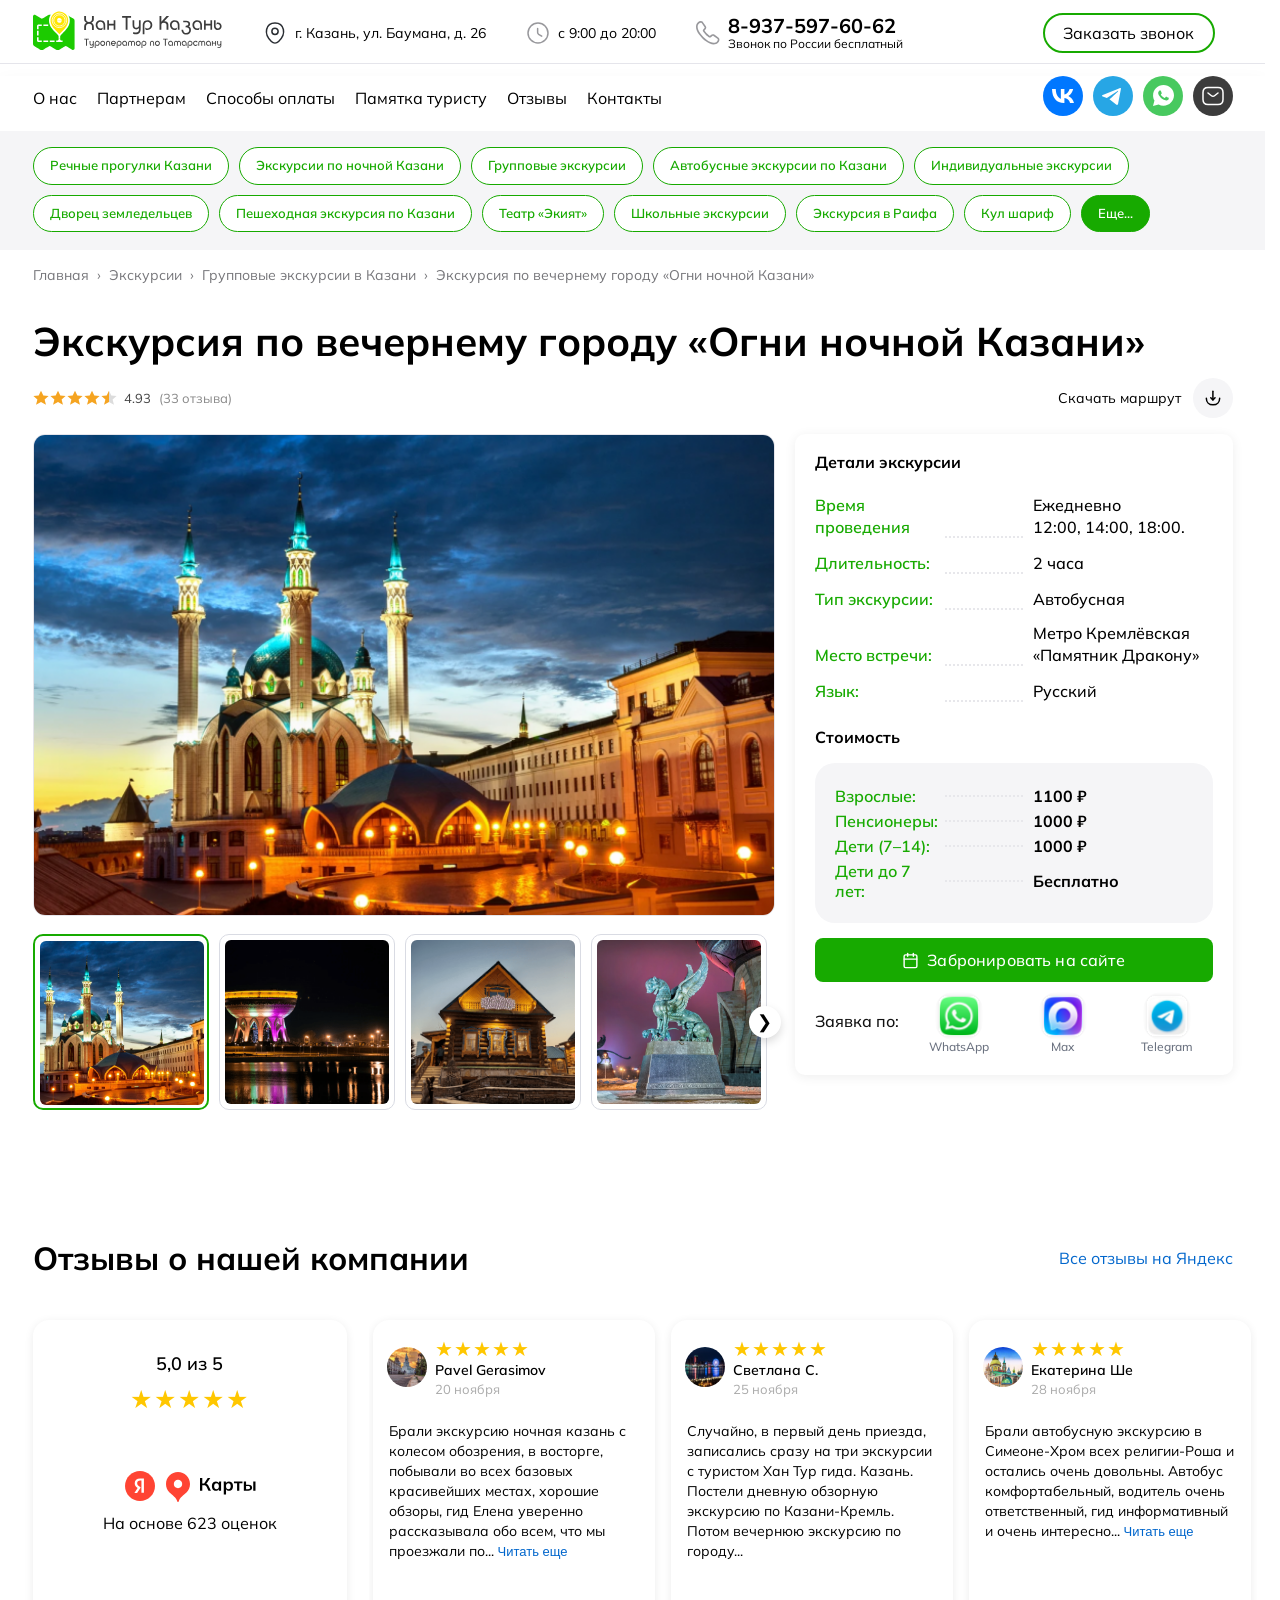
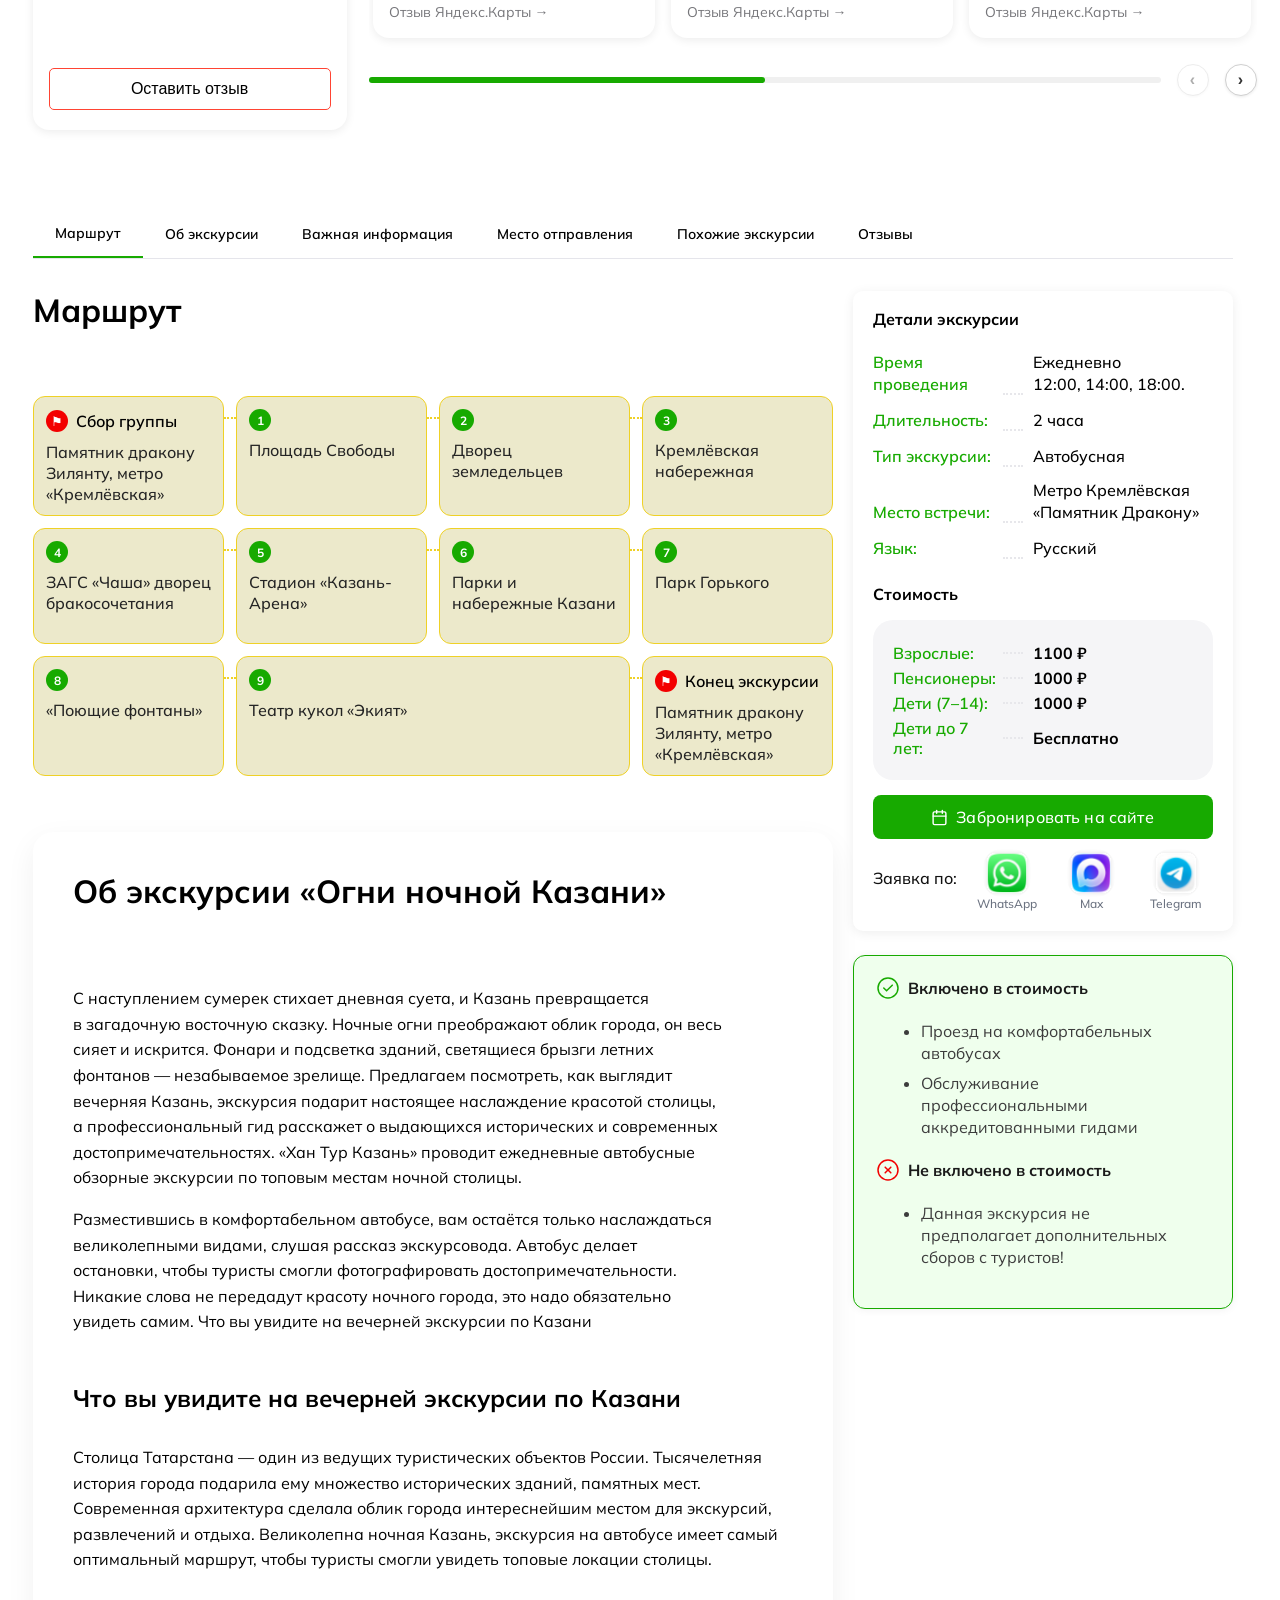
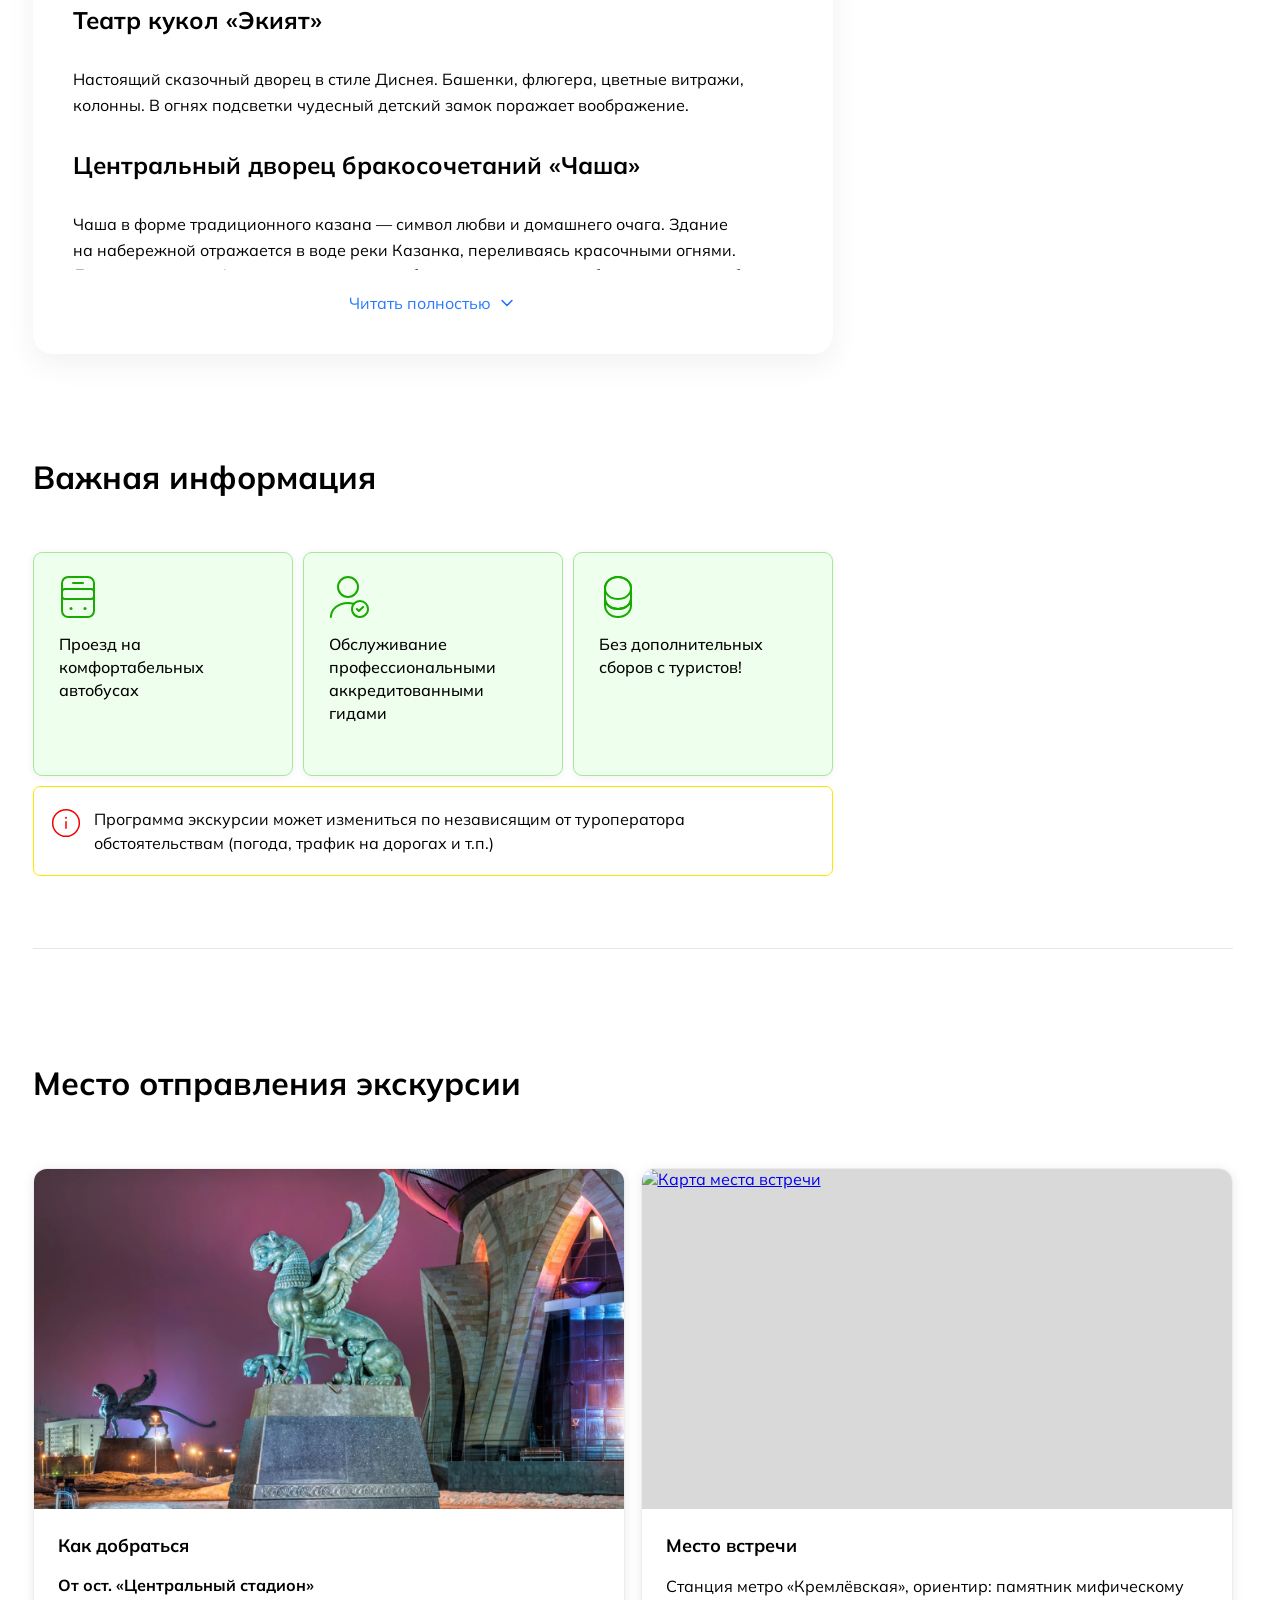
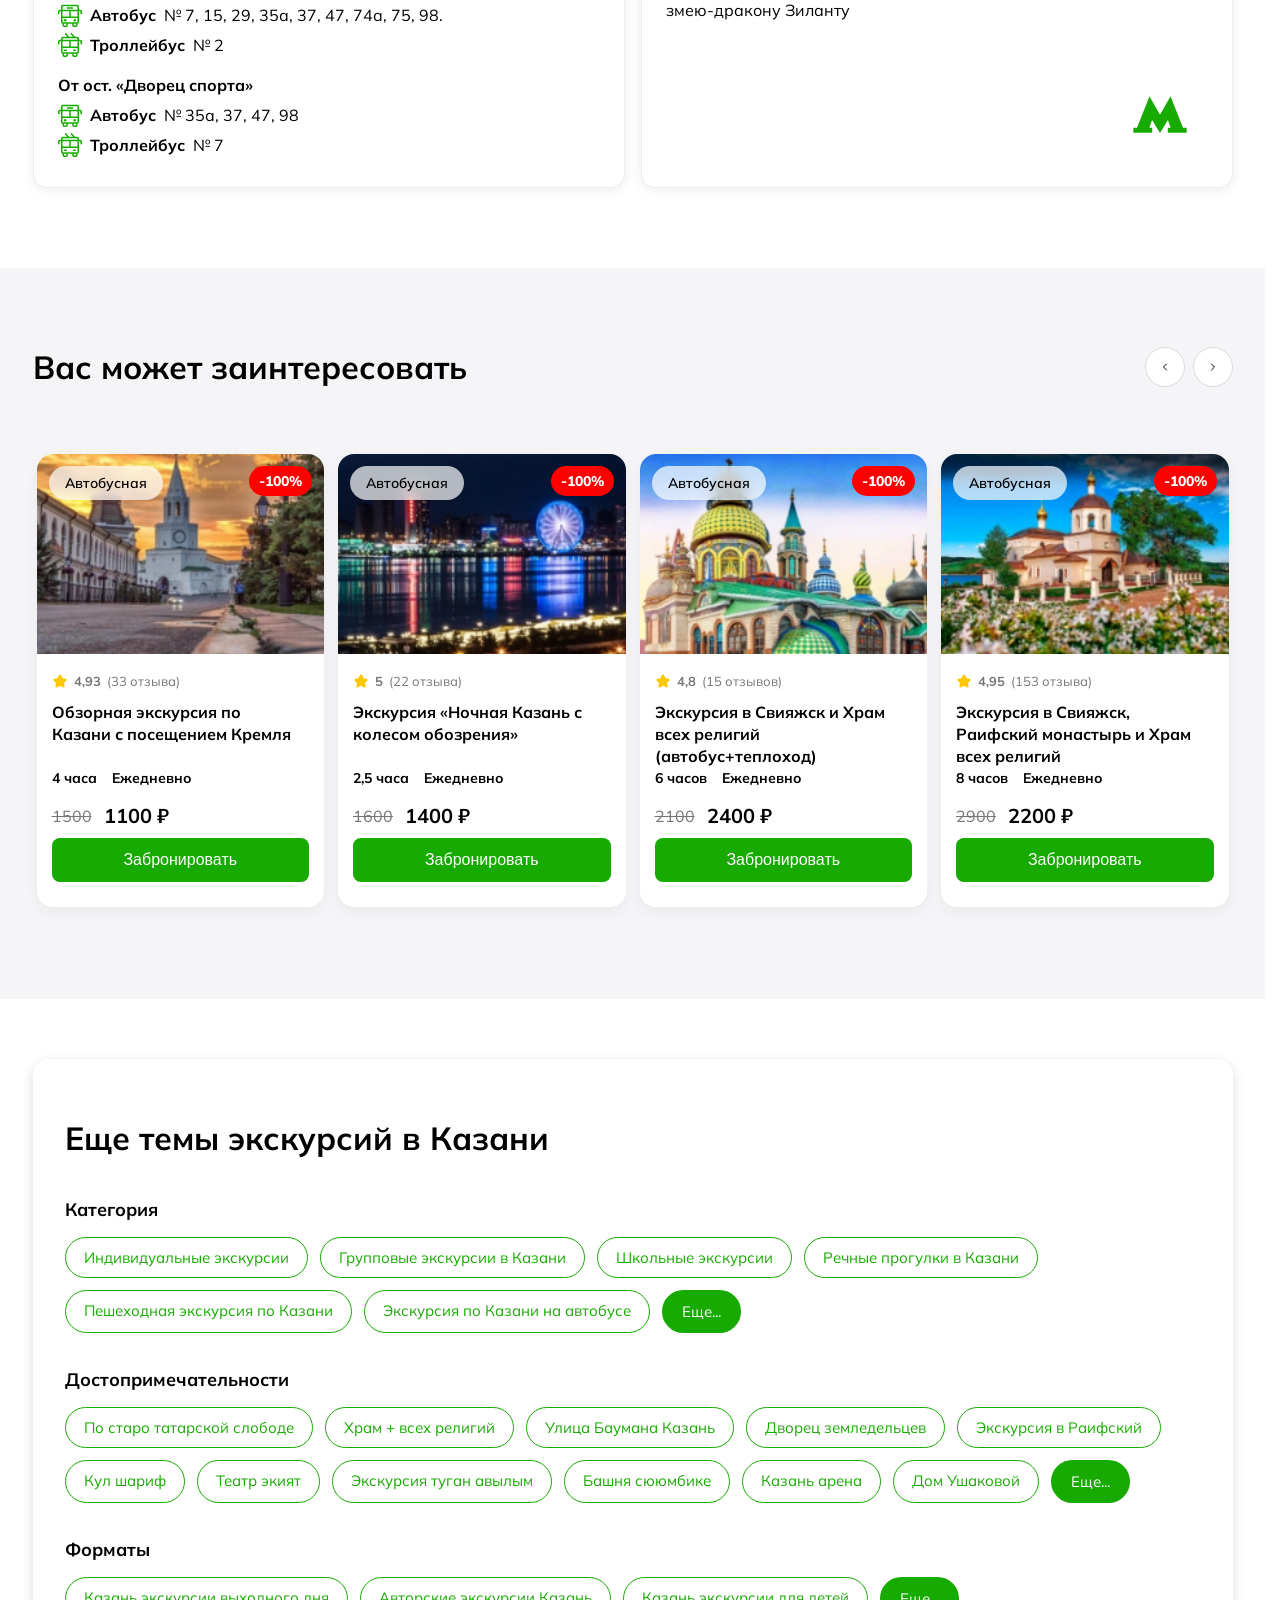
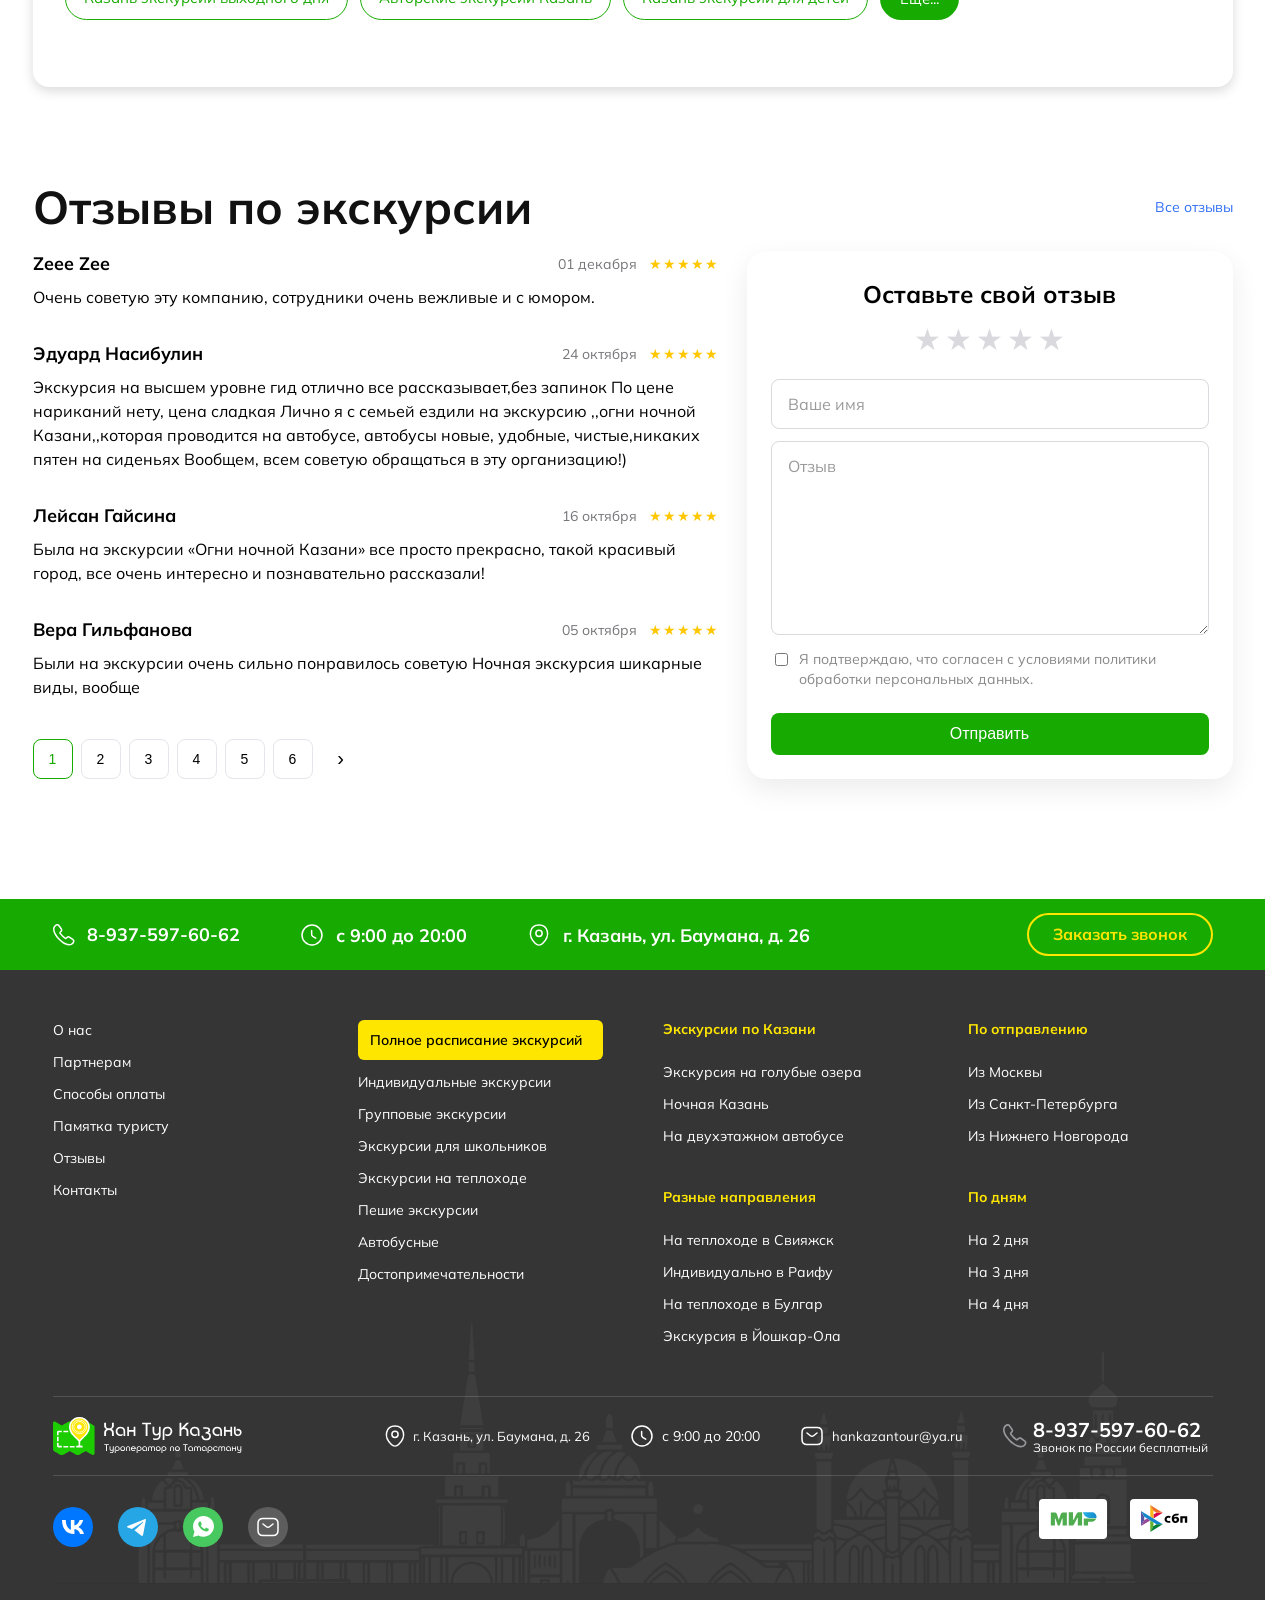
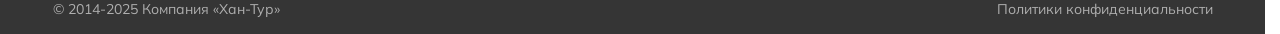
==== commit ee8971b5: "fix bugs" ====
--- a/html/excursion.html
+++ b/html/excursion.html
@@ -568,17 +568,95 @@
           <line x1="8" y1="2" x2="8" y2="6"/>
           <line x1="3" y1="10" x2="21" y2="10"/>
         </svg>
-        Забронировать
+        Забронировать на сайте
       </button>
 
-      <button class="btn-green"
-        href="https://wa.me/79001234567?text=Здравствуйте!%20Хочу%20записаться%20на%20экскурсию%20«Огни%20ночной%20Казани»"
-        target="_blank" rel="noopener">
-        <svg viewBox="0 0 24 24" fill="currentColor">
-          <path d="M17.472 14.382c-.297-.149-1.758-.867-2.03-.967-.273-.099-.471-.148-.67.15-.197.297-.767.966-.94 1.164-.173.199-.347.223-.644.075-.297-.15-1.255-.463-2.39-1.475-.883-.788-1.48-1.761-1.653-2.059-.173-.297-.018-.458.13-.606.134-.133.298-.347.446-.52.149-.174.198-.298.298-.497.099-.198.05-.371-.025-.52-.075-.149-.669-1.612-.916-2.207-.242-.579-.487-.5-.669-.51-.173-.008-.371-.01-.57-.01-.198 0-.52.074-.792.372-.272.297-1.04 1.016-1.04 2.479 0 1.462 1.065 2.875 1.213 3.074.149.198 2.096 3.2 5.077 4.487.709.306 1.262.489 1.694.625.712.227 1.36.195 1.871.118.571-.085 1.758-.719 2.006-1.413.248-.694.248-1.289.173-1.413-.074-.124-.272-.198-.57-.347m-5.421 7.403h-.004a9.87 9.87 0 01-5.031-1.378l-.361-.214-3.741.982.998-3.648-.235-.374a9.86 9.86 0 01-1.51-5.26c.001-5.45 4.436-9.884 9.888-9.884 2.64 0 5.122 1.03 6.988 2.898a9.825 9.825 0 012.893 6.994c-.003 5.45-4.437 9.884-9.885 9.884m8.413-18.297A11.815 11.815 0 0012.05 0C5.495 0 .16 5.335.157 11.892c0 2.096.547 4.142 1.588 5.945L.057 24l6.305-1.654a11.882 11.882 0 005.683 1.448h.005c6.554 0 11.89-5.335 11.893-11.893a11.821 11.821 0 00-3.48-8.413z"/>
-        </svg>
-        Заявка по WhatsApp
-      </button>
+      <div class="sidebar-request">
+        <div class="sidebar-request-label">Заявка по:</div>
+        <div class="sidebar-request-grid">
+          <a class="sidebar-request-link is-whatsapp" href="https://wa.me/79001234567?text=Здравствуйте!%20Хочу%20записаться%20на%20экскурсию%20«Огни%20ночной%20Казани»" target="_blank" rel="noopener" aria-label="Написать в WhatsApp">
+            <span class="sidebar-request-icon" aria-hidden="true">
+              <svg width="60" height="60" viewBox="0 0 60 60" fill="none" xmlns="http://www.w3.org/2000/svg" xmlns:xlink="http://www.w3.org/1999/xlink">
+<g filter="url(#filter0_d_40000597_6380)">
+<rect x="6" y="6" width="48" height="48" fill="url(#pattern0_40000597_6380)"/>
+</g>
+<defs>
+<filter id="filter0_d_40000597_6380" x="0" y="0" width="60" height="60" filterUnits="userSpaceOnUse" color-interpolation-filters="sRGB">
+<feFlood flood-opacity="0" result="BackgroundImageFix"/>
+<feColorMatrix in="SourceAlpha" type="matrix" values="0 0 0 0 0 0 0 0 0 0 0 0 0 0 0 0 0 0 127 0" result="hardAlpha"/>
+<feOffset/>
+<feGaussianBlur stdDeviation="3"/>
+<feComposite in2="hardAlpha" operator="out"/>
+<feColorMatrix type="matrix" values="0 0 0 0 0 0 0 0 0 0 0 0 0 0 0 0 0 0 0.1 0"/>
+<feBlend mode="normal" in2="BackgroundImageFix" result="effect1_dropShadow_40000597_6380"/>
+<feBlend mode="normal" in="SourceGraphic" in2="effect1_dropShadow_40000597_6380" result="shape"/>
+</filter>
+<pattern id="pattern0_40000597_6380" patternContentUnits="objectBoundingBox" width="1" height="1">
+<use xlink:href="#image0_40000597_6380" transform="scale(0.00520833)"/>
+</pattern>
+<image id="image0_40000597_6380" width="192" height="192" preserveAspectRatio="none" xlink:href="[data-uri]"/>
+</defs>
+</svg>
+
+            </span>
+            <span class="sidebar-request-text">WhatsApp</span>
+          </a>
+          <a class="sidebar-request-link is-max" href="#" aria-label="Открыть Max">
+            <span class="sidebar-request-icon" aria-hidden="true">
+              <svg width="60" height="60" viewBox="0 0 60 60" fill="none" xmlns="http://www.w3.org/2000/svg" xmlns:xlink="http://www.w3.org/1999/xlink">
+<g filter="url(#filter0_d_40000597_6383)">
+<rect x="6" y="6" width="48" height="48" fill="url(#pattern0_40000597_6383)"/>
+</g>
+<defs>
+<filter id="filter0_d_40000597_6383" x="0" y="0" width="60" height="60" filterUnits="userSpaceOnUse" color-interpolation-filters="sRGB">
+<feFlood flood-opacity="0" result="BackgroundImageFix"/>
+<feColorMatrix in="SourceAlpha" type="matrix" values="0 0 0 0 0 0 0 0 0 0 0 0 0 0 0 0 0 0 127 0" result="hardAlpha"/>
+<feOffset/>
+<feGaussianBlur stdDeviation="3"/>
+<feComposite in2="hardAlpha" operator="out"/>
+<feColorMatrix type="matrix" values="0 0 0 0 0 0 0 0 0 0 0 0 0 0 0 0 0 0 0.1 0"/>
+<feBlend mode="normal" in2="BackgroundImageFix" result="effect1_dropShadow_40000597_6383"/>
+<feBlend mode="normal" in="SourceGraphic" in2="effect1_dropShadow_40000597_6383" result="shape"/>
+</filter>
+<pattern id="pattern0_40000597_6383" patternContentUnits="objectBoundingBox" width="1" height="1">
+<use xlink:href="#image0_40000597_6383" transform="scale(0.00520833)"/>
+</pattern>
+<image id="image0_40000597_6383" width="192" height="192" preserveAspectRatio="none" xlink:href="[data-uri]"/>
+</defs>
+</svg>
+
+            </span>
+            <span class="sidebar-request-text">Max</span>
+          </a>
+          <a class="sidebar-request-link is-telegram" href="https://t.me" target="_blank" rel="noopener" aria-label="Написать в Telegram">
+            <span class="sidebar-request-icon" aria-hidden="true">
+              <svg width="60" height="60" viewBox="0 0 60 60" fill="none" xmlns="http://www.w3.org/2000/svg" xmlns:xlink="http://www.w3.org/1999/xlink">
+<g filter="url(#filter0_d_40000597_6386)">
+<rect x="6" y="6" width="48" height="48" fill="url(#pattern0_40000597_6386)"/>
+</g>
+<defs>
+<filter id="filter0_d_40000597_6386" x="0" y="0" width="60" height="60" filterUnits="userSpaceOnUse" color-interpolation-filters="sRGB">
+<feFlood flood-opacity="0" result="BackgroundImageFix"/>
+<feColorMatrix in="SourceAlpha" type="matrix" values="0 0 0 0 0 0 0 0 0 0 0 0 0 0 0 0 0 0 127 0" result="hardAlpha"/>
+<feOffset/>
+<feGaussianBlur stdDeviation="3"/>
+<feComposite in2="hardAlpha" operator="out"/>
+<feColorMatrix type="matrix" values="0 0 0 0 0 0 0 0 0 0 0 0 0 0 0 0 0 0 0.1 0"/>
+<feBlend mode="normal" in2="BackgroundImageFix" result="effect1_dropShadow_40000597_6386"/>
+<feBlend mode="normal" in="SourceGraphic" in2="effect1_dropShadow_40000597_6386" result="shape"/>
+</filter>
+<pattern id="pattern0_40000597_6386" patternContentUnits="objectBoundingBox" width="1" height="1">
+<use xlink:href="#image0_40000597_6386" transform="scale(0.00520833)"/>
+</pattern>
+<image id="image0_40000597_6386" width="192" height="192" preserveAspectRatio="none" xlink:href="[data-uri]"/>
+</defs>
+</svg>
+
+            </span>
+            <span class="sidebar-request-text">Telegram</span>
+          </a>
+        </div>
+      </div>
     </div>
 
   </div>
@@ -817,27 +895,27 @@
     <div class="exc-page" id="sec-route">
       <h2 class="exc-section-title">Маршрут</h2>
       <div class="route-grid">
-        <div class="route-item route-special route-start route-full" data-route-link="zilant-monument.html" role="link" tabindex="0" aria-label="Открыть страницу достопримечательности Памятник дракону Зилянту">
-          <div class="route-label">
-            <span class="route-special-icon">⚑</span>
-            <span class="route-label-text">Сбор группы</span>
-          </div>
-          <div class="route-name">Памятник дракону Зилянту, метро «Кремлёвская»</div>
-        </div>
-        <div class="route-item" data-route-link="freedom-square.html" role="link" tabindex="0" aria-label="Открыть страницу достопримечательности Площадь Свободы"><div class="route-num">1</div><div class="route-name">Площадь Свободы</div></div>
-        <div class="route-item" data-route-link="farmers-palace.html" role="link" tabindex="0" aria-label="Открыть страницу достопримечательности Дворец земледельцев"><div class="route-num">2</div><div class="route-name">Дворец земледельцев</div></div>
-        <div class="route-item route-break" data-route-link="embankment.html" role="link" tabindex="0" aria-label="Открыть страницу достопримечательности Кремлёвская набережная"><div class="route-num">3</div><div class="route-name">Кремлёвская набережная</div></div>
-        <div class="route-item" data-route-link="wedding-palace.html" role="link" tabindex="0" aria-label="Открыть страницу достопримечательности ЗАГС Чаша"><div class="route-num">4</div><div class="route-name">ЗАГС «Чаша» дворец бракосочетания</div></div>
-        <div class="route-item" data-route-link="kazan-arena.html" role="link" tabindex="0" aria-label="Открыть страницу достопримечательности Казань-Арена"><div class="route-num">5</div><div class="route-name">Стадион «Казань-Арена»</div></div>
-        <div class="route-item" data-route-link="parks-and-embankments.html" role="link" tabindex="0" aria-label="Открыть страницу достопримечательности Парки и набережные Казани"><div class="route-num">6</div><div class="route-name">Парки и набережные Казани</div></div>
-        <div class="route-item route-break" data-route-link="gorky-park.html" role="link" tabindex="0" aria-label="Открыть страницу достопримечательности Парк Горького"><div class="route-num">7</div><div class="route-name">Парк Горького</div></div>
-        <div class="route-item" data-route-link="singing-fountains.html" role="link" tabindex="0" aria-label="Открыть страницу достопримечательности Поющие фонтаны"><div class="route-num">8</div><div class="route-name">«Поющие фонтаны»</div></div>
-        <div class="route-item route-wide route-full" data-route-link="ekiyat-theater.html" role="link" tabindex="0" aria-label="Открыть страницу достопримечательности Театр кукол Экият"><div class="route-num">9</div><div class="route-name">Театр кукол «Экият»</div></div>
-        <div class="route-item route-special route-end route-break route-full" data-route-link="zilant-monument.html" role="link" tabindex="0" aria-label="Открыть страницу достопримечательности Памятник дракону Зилянту">
-          <div class="route-label">
-            <span class="route-special-icon">⚑</span>
-            <span class="route-label-text">Конец экскурсии</span>
-          </div>
+        <div class="route-item route-special route-start route-full" data-route-link="zilant-monument.html" role="link" tabindex="0" aria-label="Открыть страницу достопримечательности Памятник дракону Зилянту">
+          <div class="route-label">
+            <span class="route-special-icon">⚑</span>
+            <span class="route-label-text">Сбор группы</span>
+          </div>
+          <div class="route-name">Памятник дракону Зилянту, метро «Кремлёвская»</div>
+        </div>
+        <div class="route-item" data-route-link="freedom-square.html" role="link" tabindex="0" aria-label="Открыть страницу достопримечательности Площадь Свободы"><div class="route-num">1</div><div class="route-name">Площадь Свободы</div></div>
+        <div class="route-item" data-route-link="farmers-palace.html" role="link" tabindex="0" aria-label="Открыть страницу достопримечательности Дворец земледельцев"><div class="route-num">2</div><div class="route-name">Дворец земледельцев</div></div>
+        <div class="route-item route-break" data-route-link="embankment.html" role="link" tabindex="0" aria-label="Открыть страницу достопримечательности Кремлёвская набережная"><div class="route-num">3</div><div class="route-name">Кремлёвская набережная</div></div>
+        <div class="route-item" data-route-link="wedding-palace.html" role="link" tabindex="0" aria-label="Открыть страницу достопримечательности ЗАГС Чаша"><div class="route-num">4</div><div class="route-name">ЗАГС «Чаша» дворец бракосочетания</div></div>
+        <div class="route-item" data-route-link="kazan-arena.html" role="link" tabindex="0" aria-label="Открыть страницу достопримечательности Казань-Арена"><div class="route-num">5</div><div class="route-name">Стадион «Казань-Арена»</div></div>
+        <div class="route-item" data-route-link="parks-and-embankments.html" role="link" tabindex="0" aria-label="Открыть страницу достопримечательности Парки и набережные Казани"><div class="route-num">6</div><div class="route-name">Парки и набережные Казани</div></div>
+        <div class="route-item route-break" data-route-link="gorky-park.html" role="link" tabindex="0" aria-label="Открыть страницу достопримечательности Парк Горького"><div class="route-num">7</div><div class="route-name">Парк Горького</div></div>
+        <div class="route-item" data-route-link="singing-fountains.html" role="link" tabindex="0" aria-label="Открыть страницу достопримечательности Поющие фонтаны"><div class="route-num">8</div><div class="route-name">«Поющие фонтаны»</div></div>
+        <div class="route-item route-wide route-full" data-route-link="ekiyat-theater.html" role="link" tabindex="0" aria-label="Открыть страницу достопримечательности Театр кукол Экият"><div class="route-num">9</div><div class="route-name">Театр кукол «Экият»</div></div>
+        <div class="route-item route-special route-end route-break route-full" data-route-link="zilant-monument.html" role="link" tabindex="0" aria-label="Открыть страницу достопримечательности Памятник дракону Зилянту">
+          <div class="route-label">
+            <span class="route-special-icon">⚑</span>
+            <span class="route-label-text">Конец экскурсии</span>
+          </div>
           <div class="route-name">Памятник дракону Зилянту, метро «Кремлёвская»</div>
         </div>
       </div>
@@ -996,15 +1074,94 @@
           <line x1="8" y1="2" x2="8" y2="6"></line>
           <line x1="3" y1="10" x2="21" y2="10"></line>
         </svg>
-        Забронировать
+        Забронировать на сайте
       </button>
 
-      <button class="btn-green" href="https://wa.me/79001234567?text=Здравствуйте!%20Хочу%20записаться%20на%20экскурсию%20«Огни%20ночной%20Казани»" target="_blank" rel="noopener">
-        <svg viewBox="0 0 24 24" fill="currentColor">
-          <path d="M17.472 14.382c-.297-.149-1.758-.867-2.03-.967-.273-.099-.471-.148-.67.15-.197.297-.767.966-.94 1.164-.173.199-.347.223-.644.075-.297-.15-1.255-.463-2.39-1.475-.883-.788-1.48-1.761-1.653-2.059-.173-.297-.018-.458.13-.606.134-.133.298-.347.446-.52.149-.174.198-.298.298-.497.099-.198.05-.371-.025-.52-.075-.149-.669-1.612-.916-2.207-.242-.579-.487-.5-.669-.51-.173-.008-.371-.01-.57-.01-.198 0-.52.074-.792.372-.272.297-1.04 1.016-1.04 2.479 0 1.462 1.065 2.875 1.213 3.074.149.198 2.096 3.2 5.077 4.487.709.306 1.262.489 1.694.625.712.227 1.36.195 1.871.118.571-.085 1.758-.719 2.006-1.413.248-.694.248-1.289.173-1.413-.074-.124-.272-.198-.57-.347m-5.421 7.403h-.004a9.87 9.87 0 01-5.031-1.378l-.361-.214-3.741.982.998-3.648-.235-.374a9.86 9.86 0 01-1.51-5.26c.001-5.45 4.436-9.884 9.888-9.884 2.64 0 5.122 1.03 6.988 2.898a9.825 9.825 0 012.893 6.994c-.003 5.45-4.437 9.884-9.885 9.884m8.413-18.297A11.815 11.815 0 0012.05 0C5.495 0 .16 5.335.157 11.892c0 2.096.547 4.142 1.588 5.945L.057 24l6.305-1.654a11.882 11.882 0 005.683 1.448h.005c6.554 0 11.89-5.335 11.893-11.893a11.821 11.821 0 00-3.48-8.413z"></path>
-        </svg>
-        Заявка по WhatsApp
-      </button>
+      <div class="sidebar-request">
+        <div class="sidebar-request-label">Заявка по:</div>
+        <div class="sidebar-request-grid">
+          <a class="sidebar-request-link is-whatsapp" href="https://wa.me/79001234567?text=Здравствуйте!%20Хочу%20записаться%20на%20экскурсию%20«Огни%20ночной%20Казани»" target="_blank" rel="noopener" aria-label="Написать в WhatsApp">
+            <span class="sidebar-request-icon" aria-hidden="true">
+              <svg width="60" height="60" viewBox="0 0 60 60" fill="none" xmlns="http://www.w3.org/2000/svg" xmlns:xlink="http://www.w3.org/1999/xlink">
+<g filter="url(#filter0_d_40000597_6380)">
+<rect x="6" y="6" width="48" height="48" fill="url(#pattern0_40000597_6380)"/>
+</g>
+<defs>
+<filter id="filter0_d_40000597_6380" x="0" y="0" width="60" height="60" filterUnits="userSpaceOnUse" color-interpolation-filters="sRGB">
+<feFlood flood-opacity="0" result="BackgroundImageFix"/>
+<feColorMatrix in="SourceAlpha" type="matrix" values="0 0 0 0 0 0 0 0 0 0 0 0 0 0 0 0 0 0 127 0" result="hardAlpha"/>
+<feOffset/>
+<feGaussianBlur stdDeviation="3"/>
+<feComposite in2="hardAlpha" operator="out"/>
+<feColorMatrix type="matrix" values="0 0 0 0 0 0 0 0 0 0 0 0 0 0 0 0 0 0 0.1 0"/>
+<feBlend mode="normal" in2="BackgroundImageFix" result="effect1_dropShadow_40000597_6380"/>
+<feBlend mode="normal" in="SourceGraphic" in2="effect1_dropShadow_40000597_6380" result="shape"/>
+</filter>
+<pattern id="pattern0_40000597_6380" patternContentUnits="objectBoundingBox" width="1" height="1">
+<use xlink:href="#image0_40000597_6380" transform="scale(0.00520833)"/>
+</pattern>
+<image id="image0_40000597_6380" width="192" height="192" preserveAspectRatio="none" xlink:href="[data-uri]"/>
+</defs>
+</svg>
+
+            </span>
+            <span class="sidebar-request-text">WhatsApp</span>
+          </a>
+          <a class="sidebar-request-link is-max" href="#" aria-label="Открыть Max">
+            <span class="sidebar-request-icon" aria-hidden="true">
+              <svg width="60" height="60" viewBox="0 0 60 60" fill="none" xmlns="http://www.w3.org/2000/svg" xmlns:xlink="http://www.w3.org/1999/xlink">
+<g filter="url(#filter0_d_40000597_6383)">
+<rect x="6" y="6" width="48" height="48" fill="url(#pattern0_40000597_6383)"/>
+</g>
+<defs>
+<filter id="filter0_d_40000597_6383" x="0" y="0" width="60" height="60" filterUnits="userSpaceOnUse" color-interpolation-filters="sRGB">
+<feFlood flood-opacity="0" result="BackgroundImageFix"/>
+<feColorMatrix in="SourceAlpha" type="matrix" values="0 0 0 0 0 0 0 0 0 0 0 0 0 0 0 0 0 0 127 0" result="hardAlpha"/>
+<feOffset/>
+<feGaussianBlur stdDeviation="3"/>
+<feComposite in2="hardAlpha" operator="out"/>
+<feColorMatrix type="matrix" values="0 0 0 0 0 0 0 0 0 0 0 0 0 0 0 0 0 0 0.1 0"/>
+<feBlend mode="normal" in2="BackgroundImageFix" result="effect1_dropShadow_40000597_6383"/>
+<feBlend mode="normal" in="SourceGraphic" in2="effect1_dropShadow_40000597_6383" result="shape"/>
+</filter>
+<pattern id="pattern0_40000597_6383" patternContentUnits="objectBoundingBox" width="1" height="1">
+<use xlink:href="#image0_40000597_6383" transform="scale(0.00520833)"/>
+</pattern>
+<image id="image0_40000597_6383" width="192" height="192" preserveAspectRatio="none" xlink:href="[data-uri]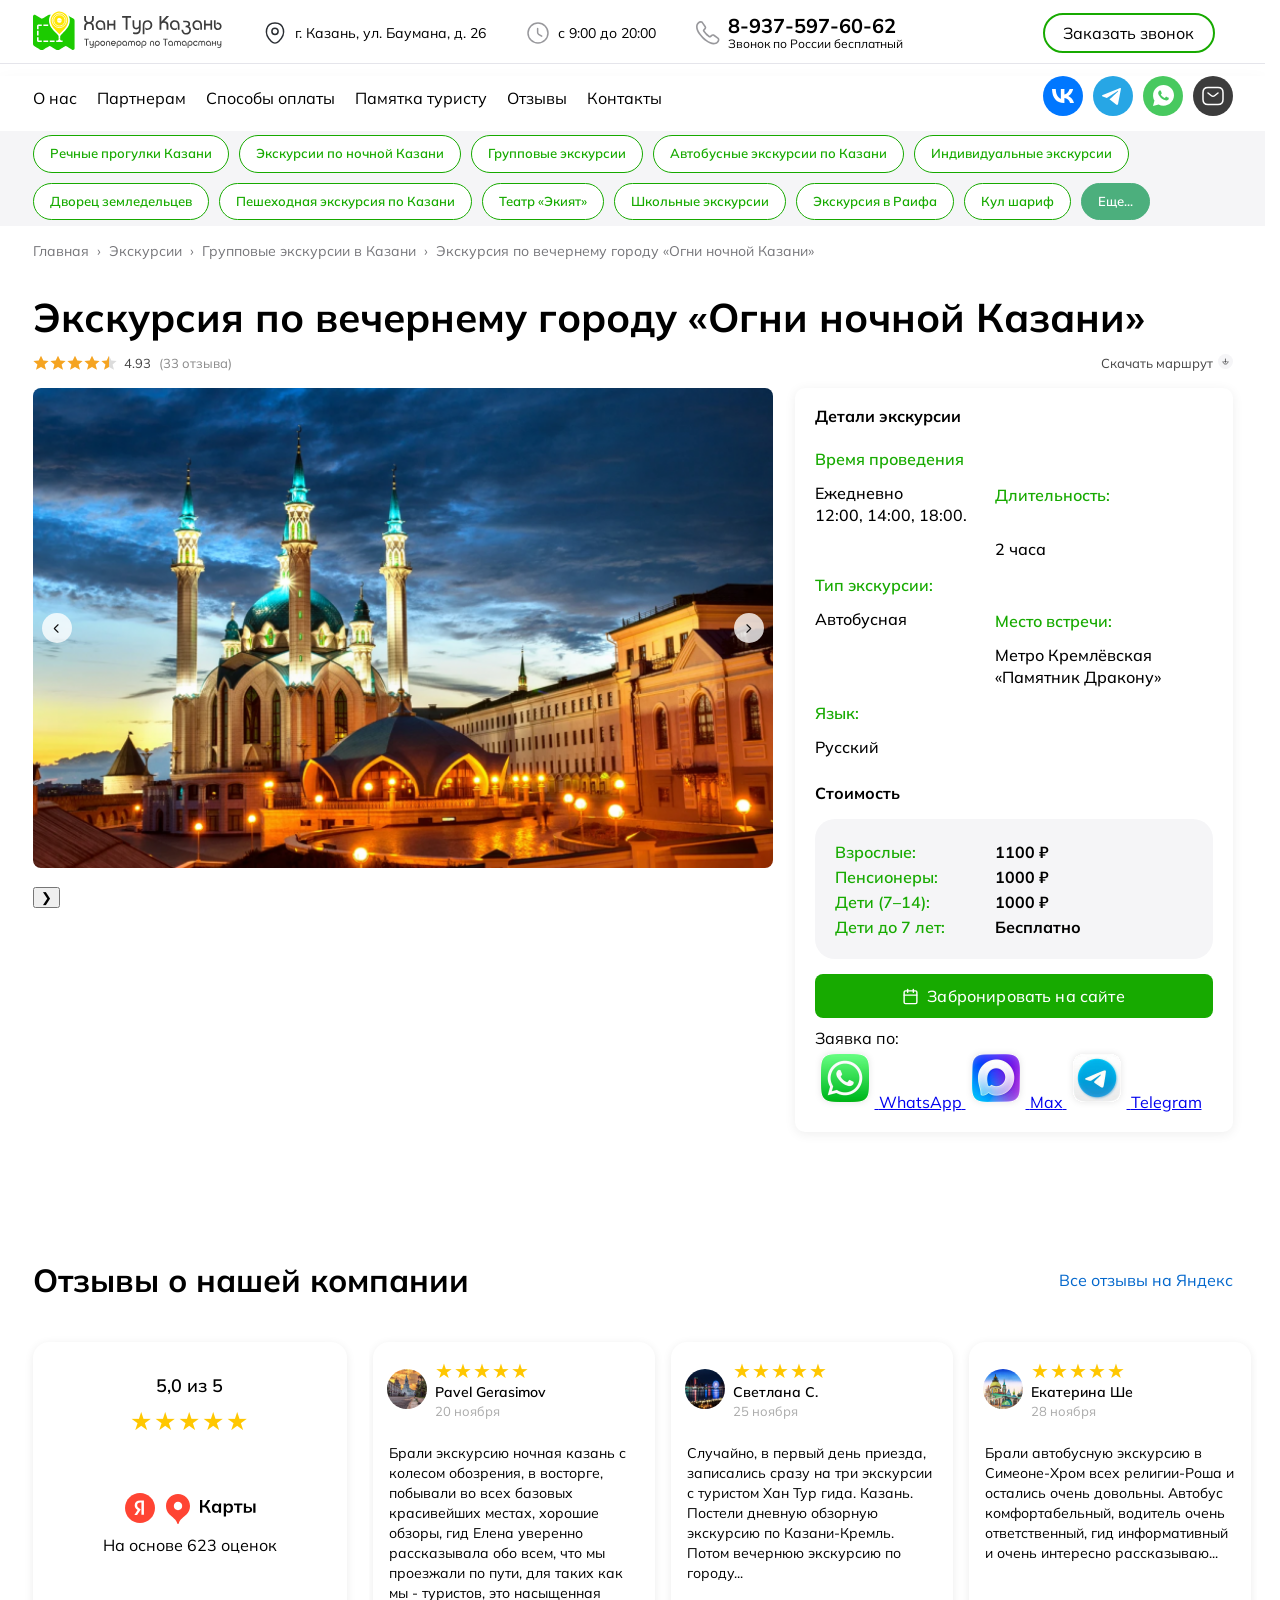
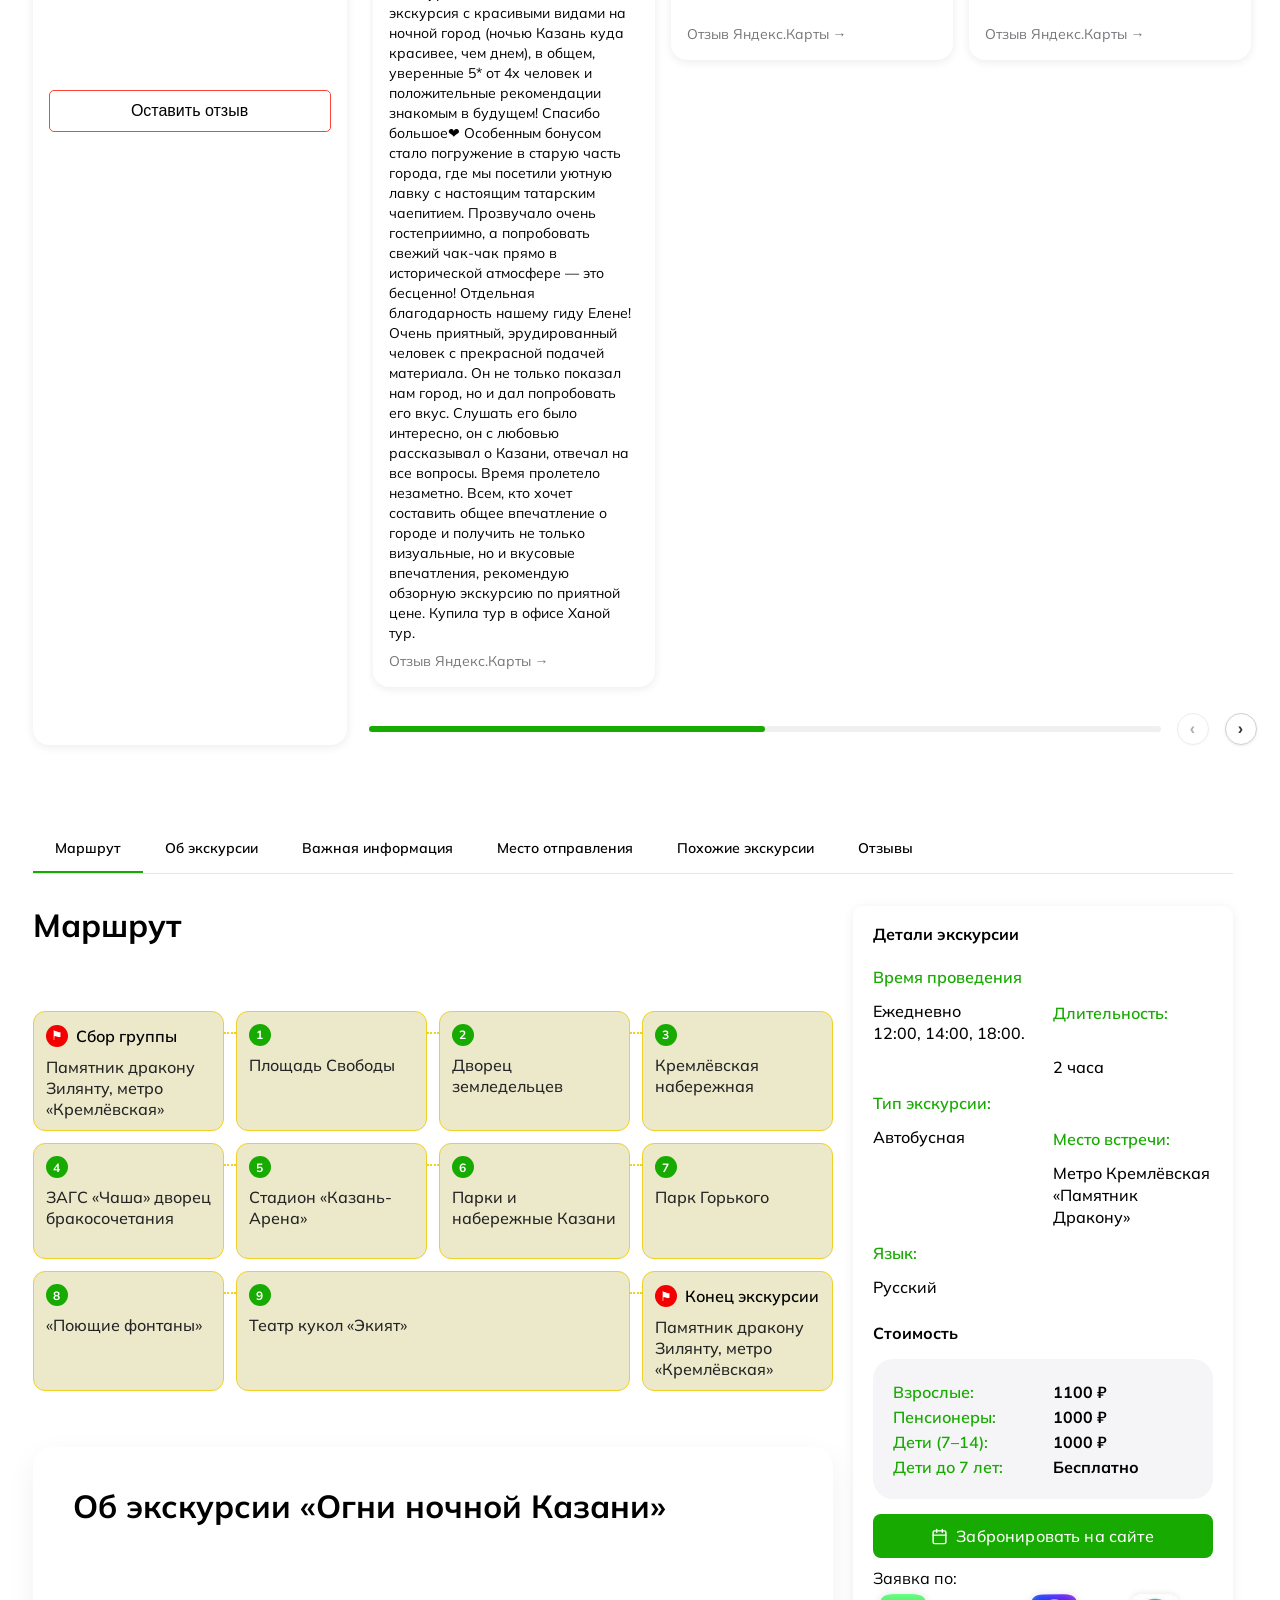
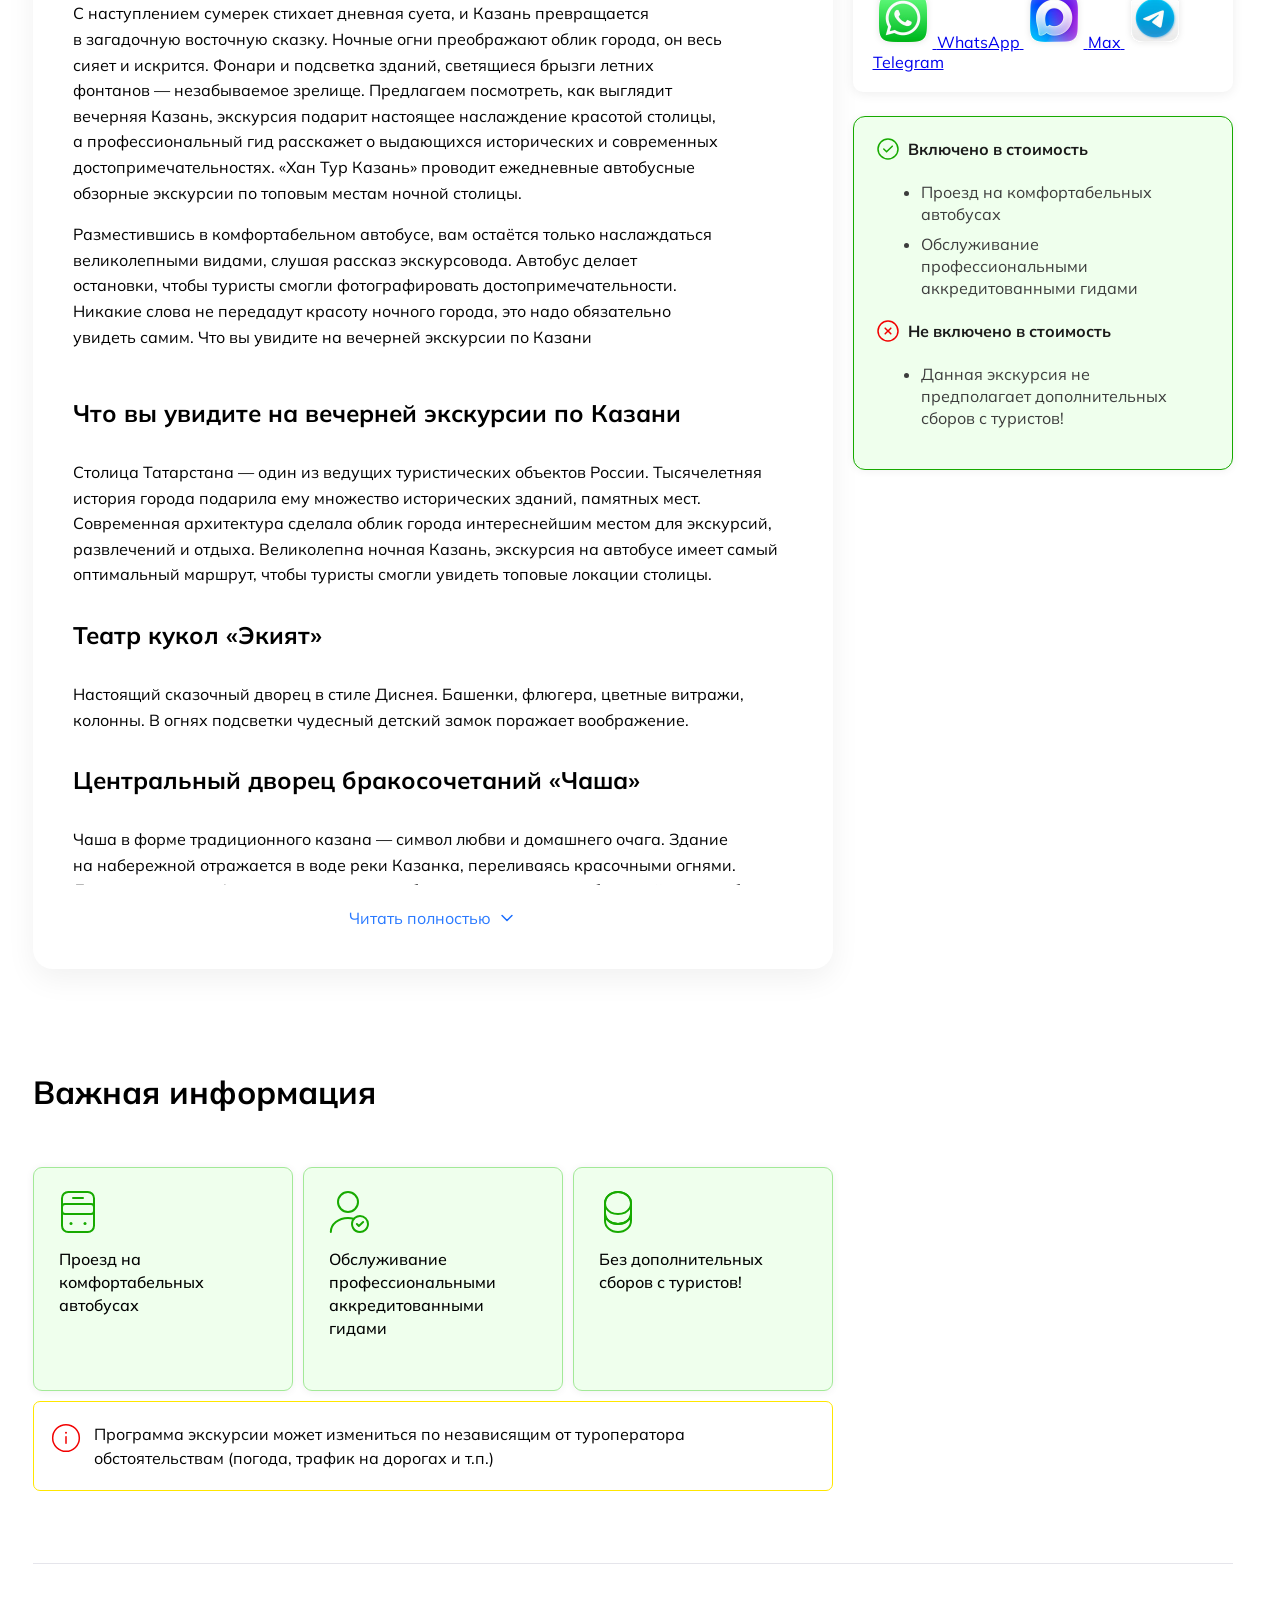
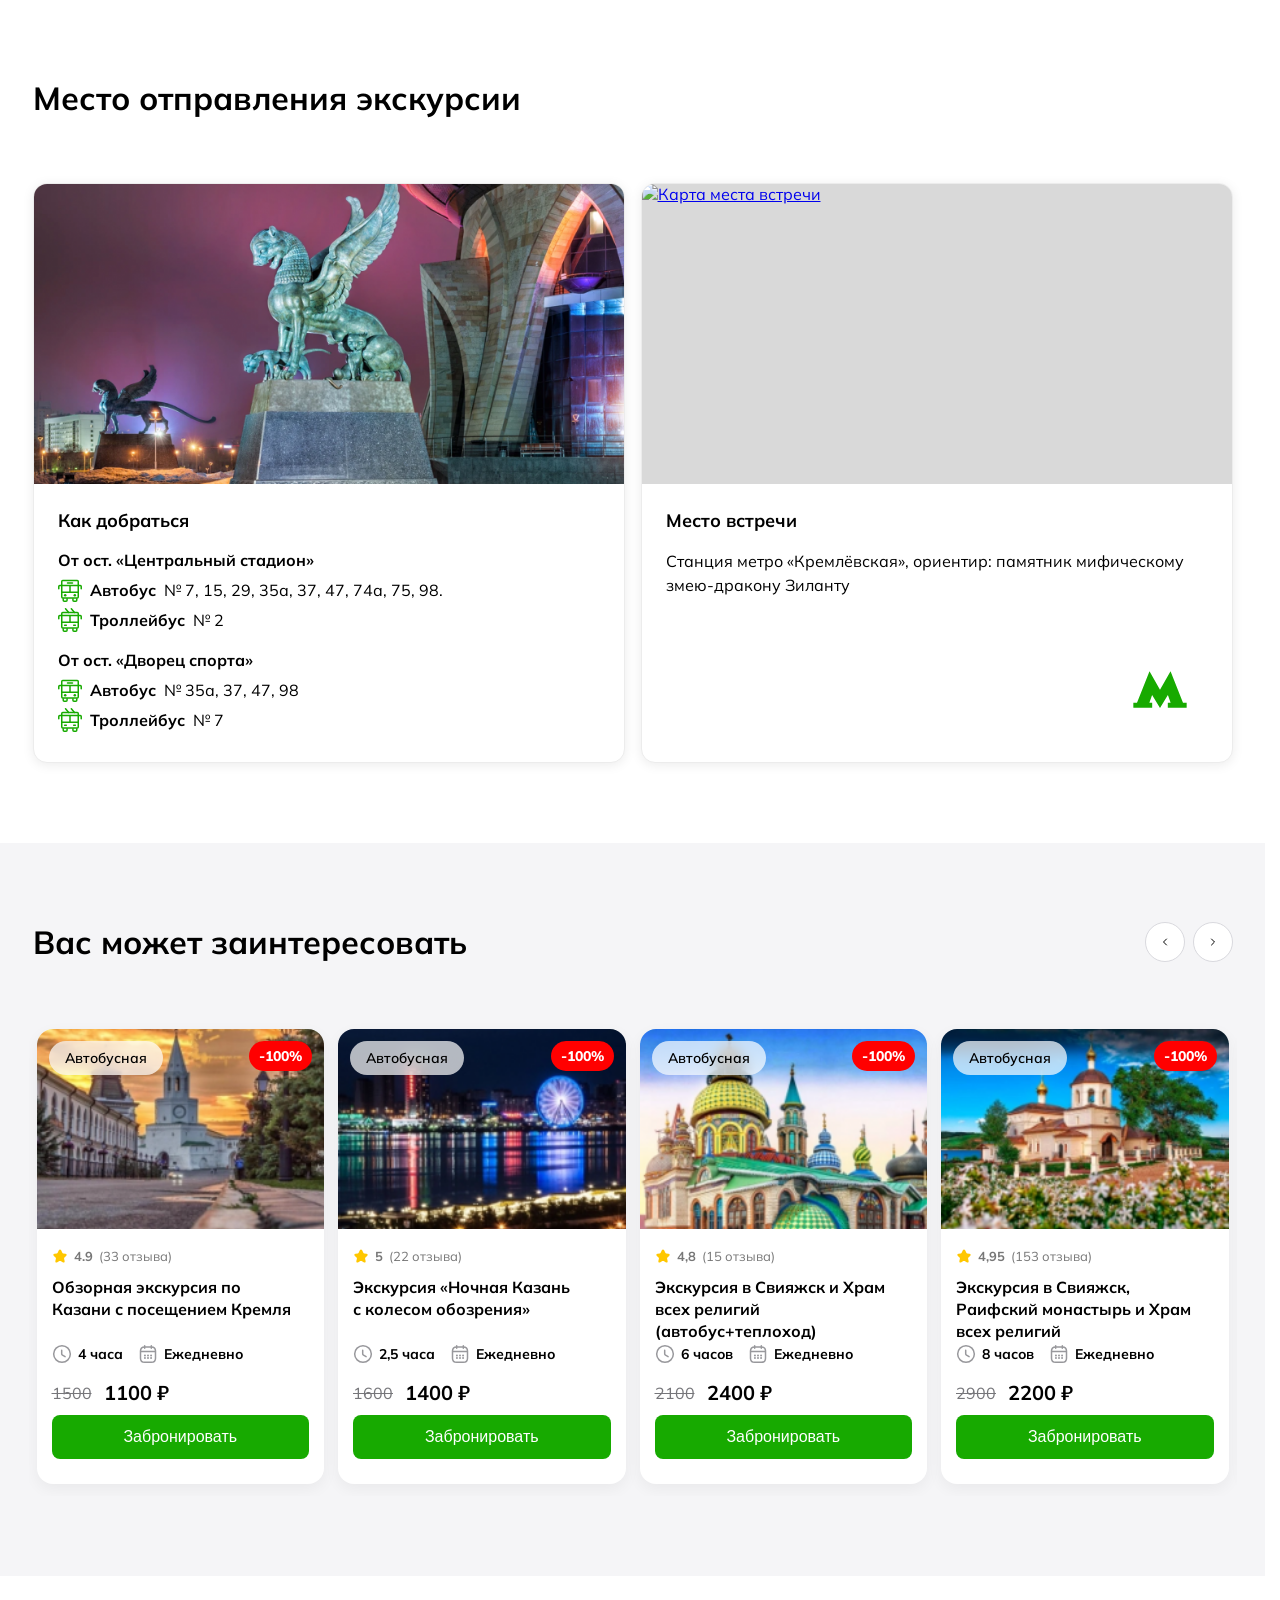
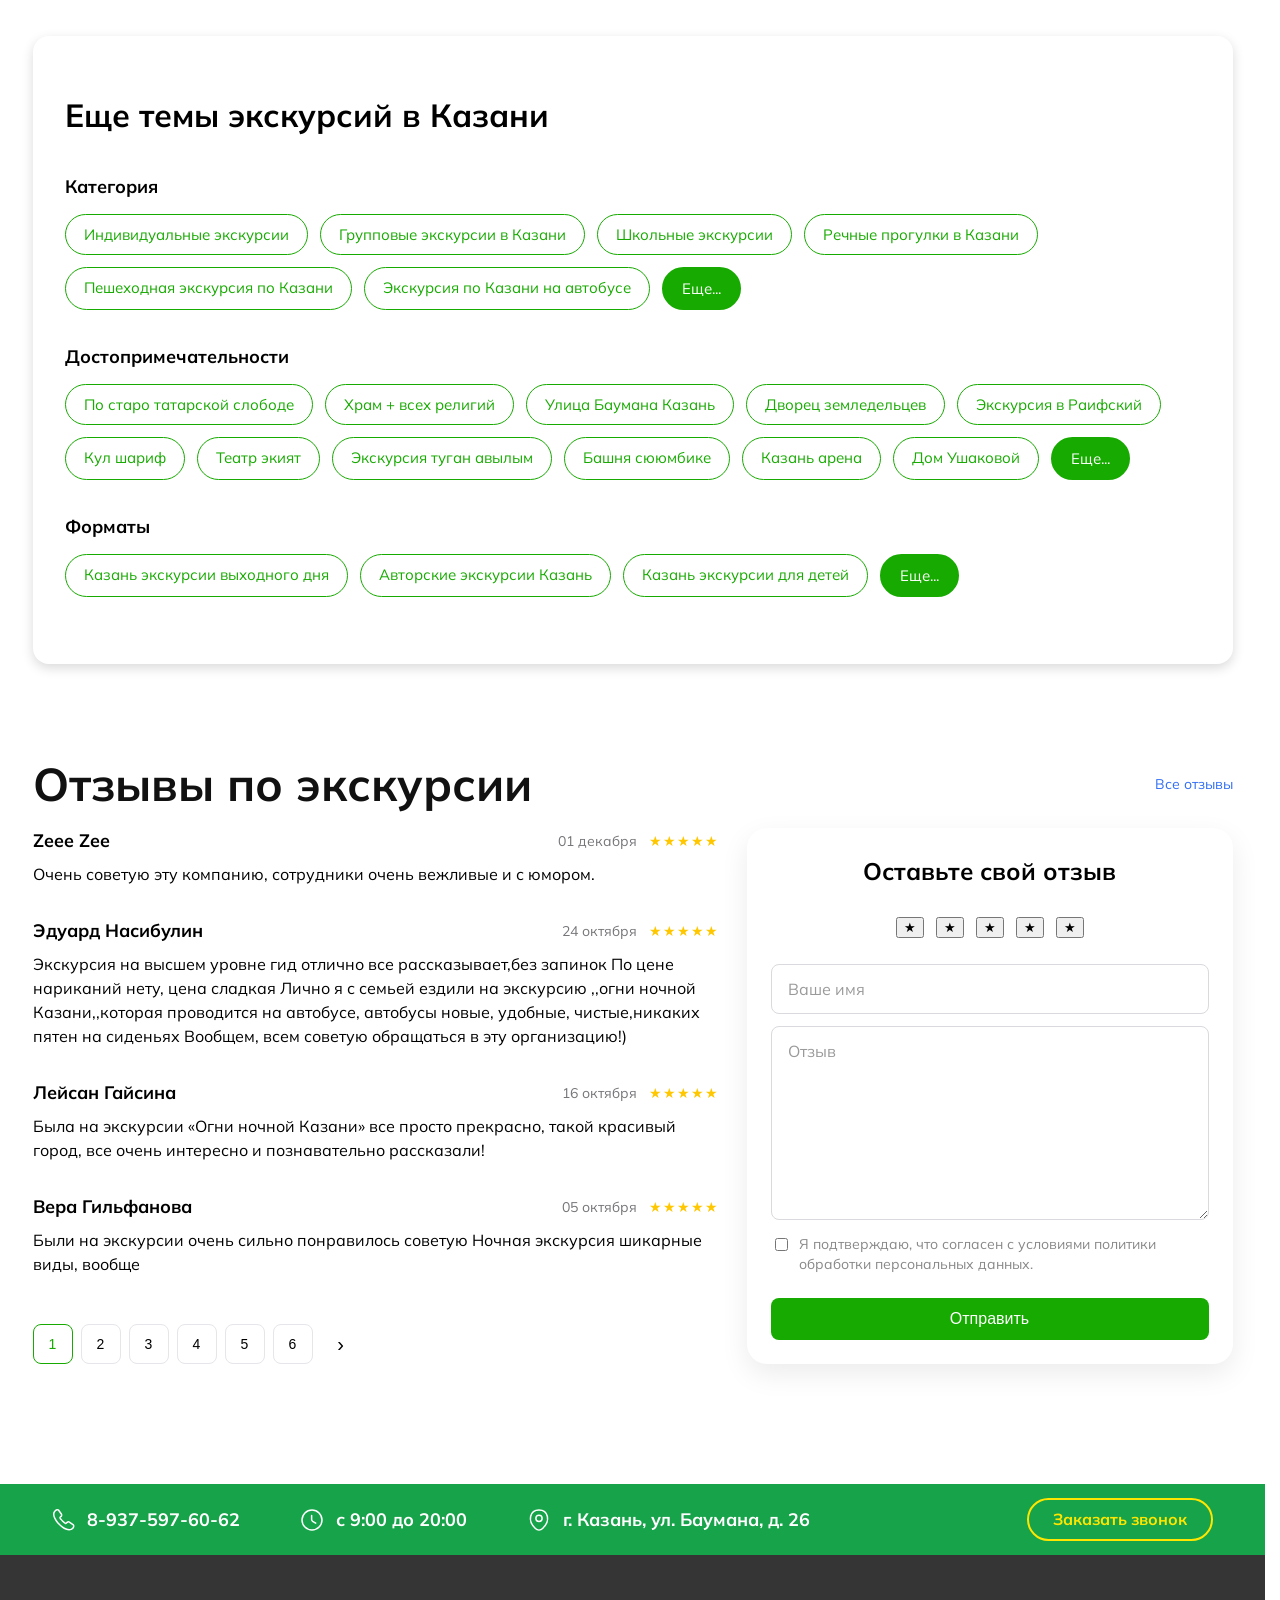
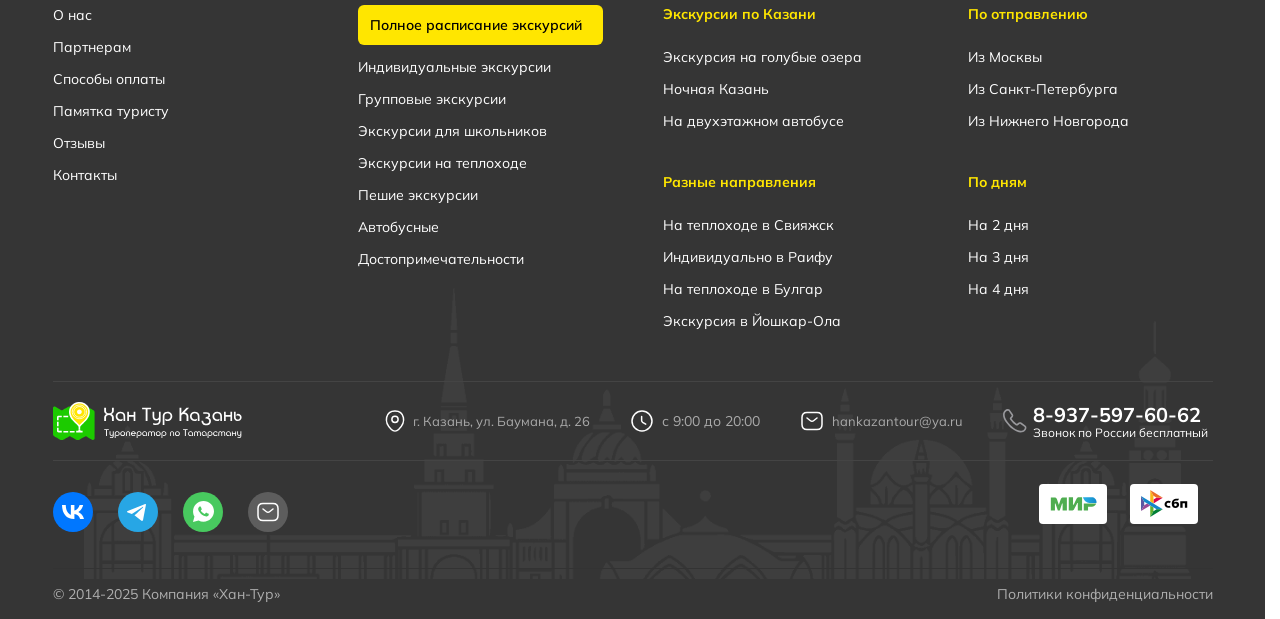
==== commit b0073867: "fix excursion" ====
--- a/html/excursion.html
+++ b/html/excursion.html
@@ -1319,126 +1319,449 @@
     <div class="similar-track-outer">
       <div class="similar-track" id="simTrack">
         <div class="excursion-card" data-link="/excursion/1">
-          <div class="card-image">
-            <img src="../img/card/card1.png"
+                <div class="card-image">
+                    <img src="../img/card/card1.png"
                                 srcset="../img/card/card1.png 1x, ../img/card/card1@2x.png 2x" alt="Казань"
                                 loading="lazy" decoding="async">
-            <span class="badge">Автобусная</span>
-            <span class="discount">-100%</span>
-          </div>
-          <div class="card-content">
-            <div class="rating"><svg width="16" height="16" viewBox="0 0 16 16" fill="none" xmlns="http://www.w3.org/2000/svg">
+                    <span class="badge">Автобусная</span>
+                    <span class="discount">-100%</span>
+                </div>
+
+                <div class="card-content">
+                    <div class="rating">
+                        <svg width="16" height="16" viewBox="0 0 16 16" fill="none" xmlns="http://www.w3.org/2000/svg">
                             <path
                                 d="M9.15327 2.33995L10.3266 4.68662C10.4866 5.01328 10.9133 5.32662 11.2733 5.38662L13.3999 5.73995C14.7599 5.96662 15.0799 6.95328 14.0999 7.92662L12.4466 9.57995C12.1666 9.85995 12.0133 10.3999 12.0999 10.7866L12.5733 12.8333C12.9466 14.4533 12.0866 15.0799 10.6533 14.2333L8.65994 13.0533C8.29994 12.8399 7.70661 12.8399 7.33994 13.0533L5.34661 14.2333C3.91994 15.0799 3.05327 14.4466 3.42661 12.8333L3.89994 10.7866C3.98661 10.3999 3.83327 9.85995 3.55327 9.57995L1.89994 7.92662C0.926606 6.95328 1.23994 5.96662 2.59994 5.73995L4.72661 5.38662C5.07994 5.32662 5.50661 5.01328 5.66661 4.68662L6.83994 2.33995C7.47994 1.06662 8.51994 1.06662 9.15327 2.33995Z"
                                 fill="#FFC700" />
-                        </svg><b>4,93</b> (33 отзыва)</div>
-            <h3>Обзорная экскурсия по Казани с посещением Кремля</h3>
-            <div class="card-info"><span>4 часа</span><span>Ежедневно</span></div>
-            <div class="price"><span class="old-price">1500</span><span class="new-price">1100 ₽</span></div>
-            <button class="book-btn" type="button">Забронировать</button>
-          </div>
-        </div>
-
-        <div class="excursion-card" data-link="/excursion/2">
-          <div class="card-image">
-            <img src="../img/card/card2.png"
+                        </svg>
+                        <b>4.9</b>(33 отзыва)
+                    </div>
+                    <h3>Обзорная экскурсия по Казани с посещением Кремля</h3>
+
+                    <div class="card-info">
+                        <span>
+                            <svg width="20" height="20" viewBox="0 0 20 20" fill="none"
+                                xmlns="http://www.w3.org/2000/svg">
+                                <path
+                                    d="M18.3327 10C18.3327 14.6 14.5993 18.3334 9.99935 18.3334C5.39935 18.3334 1.66602 14.6 1.66602 10C1.66602 5.40002 5.39935 1.66669 9.99935 1.66669C14.5993 1.66669 18.3327 5.40002 18.3327 10Z"
+                                    stroke="#98989C" stroke-width="1.5" stroke-linecap="round"
+                                    stroke-linejoin="round" />
+                                <path
+                                    d="M13.0914 12.65L10.5081 11.1084C10.0581 10.8417 9.69141 10.2 9.69141 9.67503V6.25836"
+                                    stroke="#98989C" stroke-width="1.5" stroke-linecap="round"
+                                    stroke-linejoin="round" />
+                            </svg>
+                            4 часа
+                        </span>
+                        <span>
+                            <svg width="20" height="20" viewBox="0 0 20 20" fill="none"
+                                xmlns="http://www.w3.org/2000/svg">
+                                <path d="M6.66602 1.66669V4.16669" stroke="#98989C" stroke-width="1.5"
+                                    stroke-miterlimit="10" stroke-linecap="round" stroke-linejoin="round" />
+                                <path d="M13.334 1.66669V4.16669" stroke="#98989C" stroke-width="1.5"
+                                    stroke-miterlimit="10" stroke-linecap="round" stroke-linejoin="round" />
+                                <path d="M2.91602 7.57501H17.0827" stroke="#98989C" stroke-width="1.5"
+                                    stroke-miterlimit="10" stroke-linecap="round" stroke-linejoin="round" />
+                                <path
+                                    d="M17.5 7.08335V14.1667C17.5 16.6667 16.25 18.3334 13.3333 18.3334H6.66667C3.75 18.3334 2.5 16.6667 2.5 14.1667V7.08335C2.5 4.58335 3.75 2.91669 6.66667 2.91669H13.3333C16.25 2.91669 17.5 4.58335 17.5 7.08335Z"
+                                    stroke="#98989C" stroke-width="1.5" stroke-miterlimit="10" stroke-linecap="round"
+                                    stroke-linejoin="round" />
+                                <path d="M13.0781 11.4167H13.0856" stroke="#98989C" stroke-width="2"
+                                    stroke-linecap="round" stroke-linejoin="round" />
+                                <path d="M13.0781 13.9167H13.0856" stroke="#98989C" stroke-width="2"
+                                    stroke-linecap="round" stroke-linejoin="round" />
+                                <path d="M9.99607 11.4167H10.0036" stroke="#98989C" stroke-width="2"
+                                    stroke-linecap="round" stroke-linejoin="round" />
+                                <path d="M9.99607 13.9167H10.0036" stroke="#98989C" stroke-width="2"
+                                    stroke-linecap="round" stroke-linejoin="round" />
+                                <path d="M6.91209 11.4167H6.91957" stroke="#98989C" stroke-width="2"
+                                    stroke-linecap="round" stroke-linejoin="round" />
+                                <path d="M6.91209 13.9167H6.91957" stroke="#98989C" stroke-width="2"
+                                    stroke-linecap="round" stroke-linejoin="round" />
+                            </svg>
+                            Ежедневно
+                        </span>
+                    </div>
+
+                    <div class="price">
+                        <span class="old-price">1500</span>
+                        <span class="new-price">1100 ₽</span>
+                    </div>
+
+                    <button class="book-btn">Забронировать</button>
+                </div>
+            </div>
+
+          <div class="excursion-card" data-link="/excursion/2">
+                <div class="card-image">
+                    <img src="../img/card/card2.png"
                                 srcset="../img/card/card2.png 1x, ../img/card/card2@2x.png 2x" alt="Казань"
                                 loading="lazy" decoding="async">
-            <span class="badge">Автобусная</span>
-            <span class="discount">-100%</span>
-          </div>
-          <div class="card-content">
-            <div class="rating"><svg width="16" height="16" viewBox="0 0 16 16" fill="none" xmlns="http://www.w3.org/2000/svg">
+                    <span class="badge">Автобусная</span>
+                    <span class="discount">-100%</span>
+                </div>
+
+                <div class="card-content">
+                    <div class="rating">
+                        <svg width="16" height="16" viewBox="0 0 16 16" fill="none" xmlns="http://www.w3.org/2000/svg">
                             <path
                                 d="M9.15327 2.33995L10.3266 4.68662C10.4866 5.01328 10.9133 5.32662 11.2733 5.38662L13.3999 5.73995C14.7599 5.96662 15.0799 6.95328 14.0999 7.92662L12.4466 9.57995C12.1666 9.85995 12.0133 10.3999 12.0999 10.7866L12.5733 12.8333C12.9466 14.4533 12.0866 15.0799 10.6533 14.2333L8.65994 13.0533C8.29994 12.8399 7.70661 12.8399 7.33994 13.0533L5.34661 14.2333C3.91994 15.0799 3.05327 14.4466 3.42661 12.8333L3.89994 10.7866C3.98661 10.3999 3.83327 9.85995 3.55327 9.57995L1.89994 7.92662C0.926606 6.95328 1.23994 5.96662 2.59994 5.73995L4.72661 5.38662C5.07994 5.32662 5.50661 5.01328 5.66661 4.68662L6.83994 2.33995C7.47994 1.06662 8.51994 1.06662 9.15327 2.33995Z"
                                 fill="#FFC700" />
-                        </svg><b>5</b> (22 отзыва)</div>
-            <h3>Экскурсия «Ночная Казань с колесом обозрения»</h3>
-            <div class="card-info"><span>2,5 часа</span><span>Ежедневно</span></div>
-            <div class="price"><span class="old-price">1600</span><span class="new-price">1400 ₽</span></div>
-            <button class="book-btn" type="button">Забронировать</button>
-          </div>
-        </div>
+                        </svg>
+                        <b>5</b>(22 отзыва)
+                    </div>
+                    <h3>Экскурсия «Ночная Казань с колесом обозрения»</h3>
+
+                    <div class="card-info">
+                        <span>
+                            <svg width="20" height="20" viewBox="0 0 20 20" fill="none"
+                                xmlns="http://www.w3.org/2000/svg">
+                                <path
+                                    d="M18.3327 10C18.3327 14.6 14.5993 18.3334 9.99935 18.3334C5.39935 18.3334 1.66602 14.6 1.66602 10C1.66602 5.40002 5.39935 1.66669 9.99935 1.66669C14.5993 1.66669 18.3327 5.40002 18.3327 10Z"
+                                    stroke="#98989C" stroke-width="1.5" stroke-linecap="round"
+                                    stroke-linejoin="round" />
+                                <path
+                                    d="M13.0914 12.65L10.5081 11.1084C10.0581 10.8417 9.69141 10.2 9.69141 9.67503V6.25836"
+                                    stroke="#98989C" stroke-width="1.5" stroke-linecap="round"
+                                    stroke-linejoin="round" />
+                            </svg>
+                            2,5 часа
+                        </span>
+                        <span>
+                            <svg width="20" height="20" viewBox="0 0 20 20" fill="none"
+                                xmlns="http://www.w3.org/2000/svg">
+                                <path d="M6.66602 1.66669V4.16669" stroke="#98989C" stroke-width="1.5"
+                                    stroke-miterlimit="10" stroke-linecap="round" stroke-linejoin="round" />
+                                <path d="M13.334 1.66669V4.16669" stroke="#98989C" stroke-width="1.5"
+                                    stroke-miterlimit="10" stroke-linecap="round" stroke-linejoin="round" />
+                                <path d="M2.91602 7.57501H17.0827" stroke="#98989C" stroke-width="1.5"
+                                    stroke-miterlimit="10" stroke-linecap="round" stroke-linejoin="round" />
+                                <path
+                                    d="M17.5 7.08335V14.1667C17.5 16.6667 16.25 18.3334 13.3333 18.3334H6.66667C3.75 18.3334 2.5 16.6667 2.5 14.1667V7.08335C2.5 4.58335 3.75 2.91669 6.66667 2.91669H13.3333C16.25 2.91669 17.5 4.58335 17.5 7.08335Z"
+                                    stroke="#98989C" stroke-width="1.5" stroke-miterlimit="10" stroke-linecap="round"
+                                    stroke-linejoin="round" />
+                                <path d="M13.0781 11.4167H13.0856" stroke="#98989C" stroke-width="2"
+                                    stroke-linecap="round" stroke-linejoin="round" />
+                                <path d="M13.0781 13.9167H13.0856" stroke="#98989C" stroke-width="2"
+                                    stroke-linecap="round" stroke-linejoin="round" />
+                                <path d="M9.99607 11.4167H10.0036" stroke="#98989C" stroke-width="2"
+                                    stroke-linecap="round" stroke-linejoin="round" />
+                                <path d="M9.99607 13.9167H10.0036" stroke="#98989C" stroke-width="2"
+                                    stroke-linecap="round" stroke-linejoin="round" />
+                                <path d="M6.91209 11.4167H6.91957" stroke="#98989C" stroke-width="2"
+                                    stroke-linecap="round" stroke-linejoin="round" />
+                                <path d="M6.91209 13.9167H6.91957" stroke="#98989C" stroke-width="2"
+                                    stroke-linecap="round" stroke-linejoin="round" />
+                            </svg>
+                            Ежедневно
+                        </span>
+                    </div>
+
+                    <div class="price">
+                        <span class="old-price">1600</span>
+                        <span class="new-price">1400 ₽</span>
+                    </div>
+
+                    <button class="book-btn">Забронировать</button>
+                </div>
+            </div>
 
         <div class="excursion-card" data-link="/excursion/3">
-          <div class="card-image">
-            <img src="../img/card/card3.png"
+                <div class="card-image">
+                    <img src="../img/card/card3.png"
                                 srcset="../img/card/card3.png 1x, ../img/card/card3@2x.png 2x" alt="Казань"
                                 loading="lazy" decoding="async">
-            <span class="badge">Автобусная</span>
-            <span class="discount">-100%</span>
-          </div>
-          <div class="card-content">
-            <div class="rating"><svg width="16" height="16" viewBox="0 0 16 16" fill="none" xmlns="http://www.w3.org/2000/svg">
+                    <span class="badge">Автобусная</span>
+                    <span class="discount">-100%</span>
+                </div>
+
+                <div class="card-content">
+                    <div class="rating">
+                        <svg width="16" height="16" viewBox="0 0 16 16" fill="none" xmlns="http://www.w3.org/2000/svg">
                             <path
                                 d="M9.15327 2.33995L10.3266 4.68662C10.4866 5.01328 10.9133 5.32662 11.2733 5.38662L13.3999 5.73995C14.7599 5.96662 15.0799 6.95328 14.0999 7.92662L12.4466 9.57995C12.1666 9.85995 12.0133 10.3999 12.0999 10.7866L12.5733 12.8333C12.9466 14.4533 12.0866 15.0799 10.6533 14.2333L8.65994 13.0533C8.29994 12.8399 7.70661 12.8399 7.33994 13.0533L5.34661 14.2333C3.91994 15.0799 3.05327 14.4466 3.42661 12.8333L3.89994 10.7866C3.98661 10.3999 3.83327 9.85995 3.55327 9.57995L1.89994 7.92662C0.926606 6.95328 1.23994 5.96662 2.59994 5.73995L4.72661 5.38662C5.07994 5.32662 5.50661 5.01328 5.66661 4.68662L6.83994 2.33995C7.47994 1.06662 8.51994 1.06662 9.15327 2.33995Z"
                                 fill="#FFC700" />
-                        </svg><b>4,8</b> (15 отзывов)</div>
-            <h3>Экскурсия в Свияжск и Храм всех религий (автобус+теплоход)</h3>
-            <div class="card-info"><span>6 часов</span><span>Ежедневно</span></div>
-            <div class="price"><span class="old-price">2100</span><span class="new-price">2400 ₽</span></div>
-            <button class="book-btn" type="button">Забронировать</button>
-          </div>
-        </div>
+                        </svg>
+                        <b>4,8</b>(15 отзыва)
+                    </div>
+                    <h3>Экскурсия в Свияжск и Храм всех религий (автобус+теплоход) </h3>
+
+                    <div class="card-info">
+                        <span>
+                            <svg width="20" height="20" viewBox="0 0 20 20" fill="none"
+                                xmlns="http://www.w3.org/2000/svg">
+                                <path
+                                    d="M18.3327 10C18.3327 14.6 14.5993 18.3334 9.99935 18.3334C5.39935 18.3334 1.66602 14.6 1.66602 10C1.66602 5.40002 5.39935 1.66669 9.99935 1.66669C14.5993 1.66669 18.3327 5.40002 18.3327 10Z"
+                                    stroke="#98989C" stroke-width="1.5" stroke-linecap="round"
+                                    stroke-linejoin="round" />
+                                <path
+                                    d="M13.0914 12.65L10.5081 11.1084C10.0581 10.8417 9.69141 10.2 9.69141 9.67503V6.25836"
+                                    stroke="#98989C" stroke-width="1.5" stroke-linecap="round"
+                                    stroke-linejoin="round" />
+                            </svg>
+                            6 часов
+                        </span>
+                        <span>
+                            <svg width="20" height="20" viewBox="0 0 20 20" fill="none"
+                                xmlns="http://www.w3.org/2000/svg">
+                                <path d="M6.66602 1.66669V4.16669" stroke="#98989C" stroke-width="1.5"
+                                    stroke-miterlimit="10" stroke-linecap="round" stroke-linejoin="round" />
+                                <path d="M13.334 1.66669V4.16669" stroke="#98989C" stroke-width="1.5"
+                                    stroke-miterlimit="10" stroke-linecap="round" stroke-linejoin="round" />
+                                <path d="M2.91602 7.57501H17.0827" stroke="#98989C" stroke-width="1.5"
+                                    stroke-miterlimit="10" stroke-linecap="round" stroke-linejoin="round" />
+                                <path
+                                    d="M17.5 7.08335V14.1667C17.5 16.6667 16.25 18.3334 13.3333 18.3334H6.66667C3.75 18.3334 2.5 16.6667 2.5 14.1667V7.08335C2.5 4.58335 3.75 2.91669 6.66667 2.91669H13.3333C16.25 2.91669 17.5 4.58335 17.5 7.08335Z"
+                                    stroke="#98989C" stroke-width="1.5" stroke-miterlimit="10" stroke-linecap="round"
+                                    stroke-linejoin="round" />
+                                <path d="M13.0781 11.4167H13.0856" stroke="#98989C" stroke-width="2"
+                                    stroke-linecap="round" stroke-linejoin="round" />
+                                <path d="M13.0781 13.9167H13.0856" stroke="#98989C" stroke-width="2"
+                                    stroke-linecap="round" stroke-linejoin="round" />
+                                <path d="M9.99607 11.4167H10.0036" stroke="#98989C" stroke-width="2"
+                                    stroke-linecap="round" stroke-linejoin="round" />
+                                <path d="M9.99607 13.9167H10.0036" stroke="#98989C" stroke-width="2"
+                                    stroke-linecap="round" stroke-linejoin="round" />
+                                <path d="M6.91209 11.4167H6.91957" stroke="#98989C" stroke-width="2"
+                                    stroke-linecap="round" stroke-linejoin="round" />
+                                <path d="M6.91209 13.9167H6.91957" stroke="#98989C" stroke-width="2"
+                                    stroke-linecap="round" stroke-linejoin="round" />
+                            </svg>
+                            Ежедневно
+                        </span>
+                    </div>
+
+                    <div class="price">
+                        <span class="old-price">2100</span>
+                        <span class="new-price">2400 ₽</span>
+                    </div>
+
+                    <button class="book-btn">Забронировать</button>
+                </div>
+            </div>
 
         <div class="excursion-card" data-link="/excursion/4">
-          <div class="card-image">
-            <img src="../img/card/card4.png"
+                <div class="card-image">
+                    <img src="../img/card/card4.png"
                                 srcset="../img/card/card4.png 1x, ../img/card/card4@2x.png 2x" alt="Казань"
                                 loading="lazy" decoding="async">
-            <span class="badge">Автобусная</span>
-            <span class="discount">-100%</span>
-          </div>
-          <div class="card-content">
-            <div class="rating"><svg width="16" height="16" viewBox="0 0 16 16" fill="none" xmlns="http://www.w3.org/2000/svg">
+                    <span class="badge">Автобусная</span>
+                    <span class="discount">-100%</span>
+                </div>
+
+                <div class="card-content">
+                    <div class="rating">
+                        <svg width="16" height="16" viewBox="0 0 16 16" fill="none" xmlns="http://www.w3.org/2000/svg">
                             <path
                                 d="M9.15327 2.33995L10.3266 4.68662C10.4866 5.01328 10.9133 5.32662 11.2733 5.38662L13.3999 5.73995C14.7599 5.96662 15.0799 6.95328 14.0999 7.92662L12.4466 9.57995C12.1666 9.85995 12.0133 10.3999 12.0999 10.7866L12.5733 12.8333C12.9466 14.4533 12.0866 15.0799 10.6533 14.2333L8.65994 13.0533C8.29994 12.8399 7.70661 12.8399 7.33994 13.0533L5.34661 14.2333C3.91994 15.0799 3.05327 14.4466 3.42661 12.8333L3.89994 10.7866C3.98661 10.3999 3.83327 9.85995 3.55327 9.57995L1.89994 7.92662C0.926606 6.95328 1.23994 5.96662 2.59994 5.73995L4.72661 5.38662C5.07994 5.32662 5.50661 5.01328 5.66661 4.68662L6.83994 2.33995C7.47994 1.06662 8.51994 1.06662 9.15327 2.33995Z"
                                 fill="#FFC700" />
-                        </svg><b>4,95</b> (153 отзыва)</div>
-            <h3>Экскурсия в Свияжск, Раифский монастырь и Храм всех религий</h3>
-            <div class="card-info"><span>8 часов</span><span>Ежедневно</span></div>
-            <div class="price"><span class="old-price">2900</span><span class="new-price">2200 ₽</span></div>
-            <button class="book-btn" type="button">Забронировать</button>
-          </div>
-        </div>
+                        </svg>
+                        <b>4,95</b>(153 отзыва)
+                    </div>
+                    <h3>Экскурсия в Свияжск, Раифский монастырь и Храм всех религий </h3>
+
+                    <div class="card-info">
+                        <span>
+                            <svg width="20" height="20" viewBox="0 0 20 20" fill="none"
+                                xmlns="http://www.w3.org/2000/svg">
+                                <path
+                                    d="M18.3327 10C18.3327 14.6 14.5993 18.3334 9.99935 18.3334C5.39935 18.3334 1.66602 14.6 1.66602 10C1.66602 5.40002 5.39935 1.66669 9.99935 1.66669C14.5993 1.66669 18.3327 5.40002 18.3327 10Z"
+                                    stroke="#98989C" stroke-width="1.5" stroke-linecap="round"
+                                    stroke-linejoin="round" />
+                                <path
+                                    d="M13.0914 12.65L10.5081 11.1084C10.0581 10.8417 9.69141 10.2 9.69141 9.67503V6.25836"
+                                    stroke="#98989C" stroke-width="1.5" stroke-linecap="round"
+                                    stroke-linejoin="round" />
+                            </svg>
+                            8 часов
+                        </span>
+                        <span>
+                            <svg width="20" height="20" viewBox="0 0 20 20" fill="none"
+                                xmlns="http://www.w3.org/2000/svg">
+                                <path d="M6.66602 1.66669V4.16669" stroke="#98989C" stroke-width="1.5"
+                                    stroke-miterlimit="10" stroke-linecap="round" stroke-linejoin="round" />
+                                <path d="M13.334 1.66669V4.16669" stroke="#98989C" stroke-width="1.5"
+                                    stroke-miterlimit="10" stroke-linecap="round" stroke-linejoin="round" />
+                                <path d="M2.91602 7.57501H17.0827" stroke="#98989C" stroke-width="1.5"
+                                    stroke-miterlimit="10" stroke-linecap="round" stroke-linejoin="round" />
+                                <path
+                                    d="M17.5 7.08335V14.1667C17.5 16.6667 16.25 18.3334 13.3333 18.3334H6.66667C3.75 18.3334 2.5 16.6667 2.5 14.1667V7.08335C2.5 4.58335 3.75 2.91669 6.66667 2.91669H13.3333C16.25 2.91669 17.5 4.58335 17.5 7.08335Z"
+                                    stroke="#98989C" stroke-width="1.5" stroke-miterlimit="10" stroke-linecap="round"
+                                    stroke-linejoin="round" />
+                                <path d="M13.0781 11.4167H13.0856" stroke="#98989C" stroke-width="2"
+                                    stroke-linecap="round" stroke-linejoin="round" />
+                                <path d="M13.0781 13.9167H13.0856" stroke="#98989C" stroke-width="2"
+                                    stroke-linecap="round" stroke-linejoin="round" />
+                                <path d="M9.99607 11.4167H10.0036" stroke="#98989C" stroke-width="2"
+                                    stroke-linecap="round" stroke-linejoin="round" />
+                                <path d="M9.99607 13.9167H10.0036" stroke="#98989C" stroke-width="2"
+                                    stroke-linecap="round" stroke-linejoin="round" />
+                                <path d="M6.91209 11.4167H6.91957" stroke="#98989C" stroke-width="2"
+                                    stroke-linecap="round" stroke-linejoin="round" />
+                                <path d="M6.91209 13.9167H6.91957" stroke="#98989C" stroke-width="2"
+                                    stroke-linecap="round" stroke-linejoin="round" />
+                            </svg>
+                            Ежедневно
+                        </span>
+                    </div>
+
+                    <div class="price">
+                        <span class="old-price">2900</span>
+                        <span class="new-price">2200 ₽</span>
+                    </div>
+
+                    <button class="book-btn">Забронировать</button>
+                </div>
+            </div>
 
         <div class="excursion-card" data-link="/excursion/1">
-          <div class="card-image">
-            <img src="../img/card/card1.png" alt="Обзорная экскурсия">
-            <span class="badge">Автобусная</span>
-            <span class="discount">-100%</span>
-          </div>
-          <div class="card-content">
-            <div class="rating"><svg width="16" height="16" viewBox="0 0 16 16" fill="none" xmlns="http://www.w3.org/2000/svg">
+                <div class="card-image">
+                    <img src="../img/card/card1.png"
+                                srcset="../img/card/card1.png 1x, ../img/card/card1@2x.png 2x" alt="Казань"
+                                loading="lazy" decoding="async">
+                    <span class="badge">Автобусная</span>
+                    <span class="discount">-100%</span>
+                </div>
+
+                <div class="card-content">
+                    <div class="rating">
+                        <svg width="16" height="16" viewBox="0 0 16 16" fill="none" xmlns="http://www.w3.org/2000/svg">
                             <path
                                 d="M9.15327 2.33995L10.3266 4.68662C10.4866 5.01328 10.9133 5.32662 11.2733 5.38662L13.3999 5.73995C14.7599 5.96662 15.0799 6.95328 14.0999 7.92662L12.4466 9.57995C12.1666 9.85995 12.0133 10.3999 12.0999 10.7866L12.5733 12.8333C12.9466 14.4533 12.0866 15.0799 10.6533 14.2333L8.65994 13.0533C8.29994 12.8399 7.70661 12.8399 7.33994 13.0533L5.34661 14.2333C3.91994 15.0799 3.05327 14.4466 3.42661 12.8333L3.89994 10.7866C3.98661 10.3999 3.83327 9.85995 3.55327 9.57995L1.89994 7.92662C0.926606 6.95328 1.23994 5.96662 2.59994 5.73995L4.72661 5.38662C5.07994 5.32662 5.50661 5.01328 5.66661 4.68662L6.83994 2.33995C7.47994 1.06662 8.51994 1.06662 9.15327 2.33995Z"
                                 fill="#FFC700" />
-                        </svg><b>4,93</b> (33 отзыва)</div>
-            <h3>Обзорная экскурсия по Казани с посещением Кремля</h3>
-            <div class="card-info"><span>4 часа</span><span>Ежедневно</span></div>
-            <div class="price"><span class="old-price">1500</span><span class="new-price">1100 ₽</span></div>
-            <button class="book-btn" type="button">Забронировать</button>
-          </div>
-        </div>
+                        </svg>
+                        <b>4.9</b>(33 отзыва)
+                    </div>
+                    <h3>Обзорная экскурсия по Казани с посещением Кремля</h3>
+
+                    <div class="card-info">
+                        <span>
+                            <svg width="20" height="20" viewBox="0 0 20 20" fill="none"
+                                xmlns="http://www.w3.org/2000/svg">
+                                <path
+                                    d="M18.3327 10C18.3327 14.6 14.5993 18.3334 9.99935 18.3334C5.39935 18.3334 1.66602 14.6 1.66602 10C1.66602 5.40002 5.39935 1.66669 9.99935 1.66669C14.5993 1.66669 18.3327 5.40002 18.3327 10Z"
+                                    stroke="#98989C" stroke-width="1.5" stroke-linecap="round"
+                                    stroke-linejoin="round" />
+                                <path
+                                    d="M13.0914 12.65L10.5081 11.1084C10.0581 10.8417 9.69141 10.2 9.69141 9.67503V6.25836"
+                                    stroke="#98989C" stroke-width="1.5" stroke-linecap="round"
+                                    stroke-linejoin="round" />
+                            </svg>
+                            4 часа
+                        </span>
+                        <span>
+                            <svg width="20" height="20" viewBox="0 0 20 20" fill="none"
+                                xmlns="http://www.w3.org/2000/svg">
+                                <path d="M6.66602 1.66669V4.16669" stroke="#98989C" stroke-width="1.5"
+                                    stroke-miterlimit="10" stroke-linecap="round" stroke-linejoin="round" />
+                                <path d="M13.334 1.66669V4.16669" stroke="#98989C" stroke-width="1.5"
+                                    stroke-miterlimit="10" stroke-linecap="round" stroke-linejoin="round" />
+                                <path d="M2.91602 7.57501H17.0827" stroke="#98989C" stroke-width="1.5"
+                                    stroke-miterlimit="10" stroke-linecap="round" stroke-linejoin="round" />
+                                <path
+                                    d="M17.5 7.08335V14.1667C17.5 16.6667 16.25 18.3334 13.3333 18.3334H6.66667C3.75 18.3334 2.5 16.6667 2.5 14.1667V7.08335C2.5 4.58335 3.75 2.91669 6.66667 2.91669H13.3333C16.25 2.91669 17.5 4.58335 17.5 7.08335Z"
+                                    stroke="#98989C" stroke-width="1.5" stroke-miterlimit="10" stroke-linecap="round"
+                                    stroke-linejoin="round" />
+                                <path d="M13.0781 11.4167H13.0856" stroke="#98989C" stroke-width="2"
+                                    stroke-linecap="round" stroke-linejoin="round" />
+                                <path d="M13.0781 13.9167H13.0856" stroke="#98989C" stroke-width="2"
+                                    stroke-linecap="round" stroke-linejoin="round" />
+                                <path d="M9.99607 11.4167H10.0036" stroke="#98989C" stroke-width="2"
+                                    stroke-linecap="round" stroke-linejoin="round" />
+                                <path d="M9.99607 13.9167H10.0036" stroke="#98989C" stroke-width="2"
+                                    stroke-linecap="round" stroke-linejoin="round" />
+                                <path d="M6.91209 11.4167H6.91957" stroke="#98989C" stroke-width="2"
+                                    stroke-linecap="round" stroke-linejoin="round" />
+                                <path d="M6.91209 13.9167H6.91957" stroke="#98989C" stroke-width="2"
+                                    stroke-linecap="round" stroke-linejoin="round" />
+                            </svg>
+                            Ежедневно
+                        </span>
+                    </div>
+
+                    <div class="price">
+                        <span class="old-price">1500</span>
+                        <span class="new-price">1100 ₽</span>
+                    </div>
+
+                    <button class="book-btn">Забронировать</button>
+                </div>
+            </div>
 
         <div class="excursion-card" data-link="/excursion/2">
-          <div class="card-image">
-            <img src="../img/card/card2.png" alt="Ночная Казань">
-            <span class="badge">Автобусная</span>
-            <span class="discount">-100%</span>
-          </div>
-          <div class="card-content">
-            <div class="rating"><svg width="16" height="16" viewBox="0 0 16 16" fill="none" xmlns="http://www.w3.org/2000/svg">
+                <div class="card-image">
+                    <img src="../img/card/card2.png"
+                                srcset="../img/card/card2.png 1x, ../img/card/card2@2x.png 2x" alt="Казань"
+                                loading="lazy" decoding="async">
+                    <span class="badge">Автобусная</span>
+                    <span class="discount">-100%</span>
+                </div>
+
+                <div class="card-content">
+                    <div class="rating">
+                        <svg width="16" height="16" viewBox="0 0 16 16" fill="none" xmlns="http://www.w3.org/2000/svg">
                             <path
                                 d="M9.15327 2.33995L10.3266 4.68662C10.4866 5.01328 10.9133 5.32662 11.2733 5.38662L13.3999 5.73995C14.7599 5.96662 15.0799 6.95328 14.0999 7.92662L12.4466 9.57995C12.1666 9.85995 12.0133 10.3999 12.0999 10.7866L12.5733 12.8333C12.9466 14.4533 12.0866 15.0799 10.6533 14.2333L8.65994 13.0533C8.29994 12.8399 7.70661 12.8399 7.33994 13.0533L5.34661 14.2333C3.91994 15.0799 3.05327 14.4466 3.42661 12.8333L3.89994 10.7866C3.98661 10.3999 3.83327 9.85995 3.55327 9.57995L1.89994 7.92662C0.926606 6.95328 1.23994 5.96662 2.59994 5.73995L4.72661 5.38662C5.07994 5.32662 5.50661 5.01328 5.66661 4.68662L6.83994 2.33995C7.47994 1.06662 8.51994 1.06662 9.15327 2.33995Z"
                                 fill="#FFC700" />
-                        </svg><b>5</b> (22 отзыва)</div>
-            <h3>Экскурсия «Ночная Казань с колесом обозрения»</h3>
-            <div class="card-info"><span>2,5 часа</span><span>Ежедневно</span></div>
-            <div class="price"><span class="old-price">1600</span><span class="new-price">1400 ₽</span></div>
-            <button class="book-btn" type="button">Забронировать</button>
-          </div>
-        </div>
+                        </svg>
+                        <b>5</b>(22 отзыва)
+                    </div>
+                    <h3>Экскурсия «Ночная Казань с колесом обозрения»</h3>
+
+                    <div class="card-info">
+                        <span>
+                            <svg width="20" height="20" viewBox="0 0 20 20" fill="none"
+                                xmlns="http://www.w3.org/2000/svg">
+                                <path
+                                    d="M18.3327 10C18.3327 14.6 14.5993 18.3334 9.99935 18.3334C5.39935 18.3334 1.66602 14.6 1.66602 10C1.66602 5.40002 5.39935 1.66669 9.99935 1.66669C14.5993 1.66669 18.3327 5.40002 18.3327 10Z"
+                                    stroke="#98989C" stroke-width="1.5" stroke-linecap="round"
+                                    stroke-linejoin="round" />
+                                <path
+                                    d="M13.0914 12.65L10.5081 11.1084C10.0581 10.8417 9.69141 10.2 9.69141 9.67503V6.25836"
+                                    stroke="#98989C" stroke-width="1.5" stroke-linecap="round"
+                                    stroke-linejoin="round" />
+                            </svg>
+                            2,5 часа
+                        </span>
+                        <span>
+                            <svg width="20" height="20" viewBox="0 0 20 20" fill="none"
+                                xmlns="http://www.w3.org/2000/svg">
+                                <path d="M6.66602 1.66669V4.16669" stroke="#98989C" stroke-width="1.5"
+                                    stroke-miterlimit="10" stroke-linecap="round" stroke-linejoin="round" />
+                                <path d="M13.334 1.66669V4.16669" stroke="#98989C" stroke-width="1.5"
+                                    stroke-miterlimit="10" stroke-linecap="round" stroke-linejoin="round" />
+                                <path d="M2.91602 7.57501H17.0827" stroke="#98989C" stroke-width="1.5"
+                                    stroke-miterlimit="10" stroke-linecap="round" stroke-linejoin="round" />
+                                <path
+                                    d="M17.5 7.08335V14.1667C17.5 16.6667 16.25 18.3334 13.3333 18.3334H6.66667C3.75 18.3334 2.5 16.6667 2.5 14.1667V7.08335C2.5 4.58335 3.75 2.91669 6.66667 2.91669H13.3333C16.25 2.91669 17.5 4.58335 17.5 7.08335Z"
+                                    stroke="#98989C" stroke-width="1.5" stroke-miterlimit="10" stroke-linecap="round"
+                                    stroke-linejoin="round" />
+                                <path d="M13.0781 11.4167H13.0856" stroke="#98989C" stroke-width="2"
+                                    stroke-linecap="round" stroke-linejoin="round" />
+                                <path d="M13.0781 13.9167H13.0856" stroke="#98989C" stroke-width="2"
+                                    stroke-linecap="round" stroke-linejoin="round" />
+                                <path d="M9.99607 11.4167H10.0036" stroke="#98989C" stroke-width="2"
+                                    stroke-linecap="round" stroke-linejoin="round" />
+                                <path d="M9.99607 13.9167H10.0036" stroke="#98989C" stroke-width="2"
+                                    stroke-linecap="round" stroke-linejoin="round" />
+                                <path d="M6.91209 11.4167H6.91957" stroke="#98989C" stroke-width="2"
+                                    stroke-linecap="round" stroke-linejoin="round" />
+                                <path d="M6.91209 13.9167H6.91957" stroke="#98989C" stroke-width="2"
+                                    stroke-linecap="round" stroke-linejoin="round" />
+                            </svg>
+                            Ежедневно
+                        </span>
+                    </div>
+
+                    <div class="price">
+                        <span class="old-price">1600</span>
+                        <span class="new-price">1400 ₽</span>
+                    </div>
+
+                    <button class="book-btn">Забронировать</button>
+                </div>
+            </div>
+
       </div>
     </div>
     <div class="similar-mobile-controls">
--- a/css/excursion.css
+++ b/css/excursion.css
@@ -61,15 +61,15 @@
   }
 
   .tag-more {
-    background: #17AA00;
-    border-color: 1px solid #17AA00;
+    background: #4caf7d;
+    border-color: #4caf7d;
     color: #fff;
     position: relative;
   }
 
   .tag-more:hover {
-    background: #17AA00;
-    border-color: 1px solid #17AA00;
+    background: #3d9e6d;
+    border-color: #3d9e6d;
     color: #fff;
   }
 
@@ -84,8 +84,6 @@
       gap: 10px;
       overflow: visible;
       margin: 0 auto;
-      margin-top: 12px;
-      margin-bottom: 12px;
     }
 
     .tag {
@@ -106,38 +104,78 @@
     animation: fadeIn 0.2s ease;
   }
 
-  .cats-modal {
+  .tags-modal {
     position: fixed;
     inset: 0;
     background: rgba(0, 0, 0, 0.36);
-    backdrop-filter: blur(6px);
-    -webkit-backdrop-filter: blur(6px);
     display: none;
     align-items: center;
     justify-content: center;
     z-index: 1200;
     padding: 16px;
   }
+  .tags-modal.open { display: flex; }
+  .tags-modal-dialog {
+    width: min(760px, 100%);
+    max-height: 80vh;
+    overflow: auto;
+    background: #fff;
+    border-radius: 14px;
+    box-shadow: 0 20px 48px rgba(0, 0, 0, 0.22);
+    padding: 16px;
+  }
+  .tags-modal-head {
+    display: flex;
+    align-items: center;
+    justify-content: space-between;
+    margin-bottom: 12px;
+  }
+  .tags-modal-head h3 {
+    margin: 0;
+    font-size: 20px;
+    font-weight: 800;
+  }
+  .tags-modal-head button {
+    border: 0;
+    background: #f1f2f4;
+    width: 34px;
+    height: 34px;
+    border-radius: 50%;
+    font-size: 24px;
+    line-height: 1;
+    cursor: pointer;
+  }
+  .tags-modal-content {
+    display: flex;
+    flex-wrap: wrap;
+    gap: 10px;
+  }
+
+  .cats-modal {
+    position: fixed;
+    inset: 0;
+    background: rgba(0, 0, 0, 0.36);
+    display: none;
+    align-items: center;
+    justify-content: center;
+    z-index: 1200;
+    padding: 16px;
+  }
   .cats-modal.open { display: flex; }
   .cats-modal-dialog {
-    width: 1200px;
-    max-height: 85vh;
+    width: min(760px, 100%);
+    max-height: 80vh;
     overflow: auto;
     background: #fff;
-    border-radius: 20px;
+    border-radius: 14px;
     box-shadow: 0 20px 48px rgba(0, 0, 0, 0.22);
-    animation: fadeIn 0.22s ease;
+    padding: 16px;
   }
   .cats-modal-head {
     display: flex;
     align-items: center;
     justify-content: space-between;
-    padding: 20px 28px 16px;
-    border-bottom: 1px solid #eee;
-    position: sticky;
-    top: 0;
-    background: #fff;
-    z-index: 1;
+    margin-bottom: 12px;
   }
   .cats-modal-head h3 {
     margin: 0;
@@ -153,102 +191,25 @@
     font-size: 24px;
     line-height: 1;
     cursor: pointer;
-    transition: background 0.2s;
-  }
-  .cats-modal-head button:hover {
-    background: #e0e0e0;
-  }
-  .cats-modal-body {
-    padding: 20px 28px 28px;
-    display: flex;
-    flex-direction: column;
-    gap: 20px;
-  }
-  .cats-filter-section {
-    display: flex;
-    flex-direction: column;
-    gap: 10px;
-  }
-  .cats-filter-title {
-    font-size: 16px;
-    font-weight: 700;
-    color: #111;
-  }
-  .cats-filter-tags {
+  }
+  .cats-modal-list {
     display: flex;
     flex-wrap: wrap;
-    gap: 8px;
+    gap: 10px;
   }
   .cats-modal-item {
-    border: 1.5px solid #17AA00;
+    border: 1px solid #17AA00;
     background: #fff;
     color: #17AA00;
     border-radius: 999px;
-    padding: 10px 18px;
+    padding: 9px 14px;
     font-size: 14px;
-    font-weight: 600;
+    font-weight: 700;
     cursor: pointer;
-    transition: all 0.18s ease;
-    font-family: 'Mulish', sans-serif;
-    white-space: nowrap;
   }
   .cats-modal-item:hover {
     background: #17AA00;
     color: #fff;
-    transform: scale(1.04);
-  }
-
-  /* Tags Modal */
-  .tags-modal {
-    position: fixed;
-    inset: 0;
-    background: rgba(0, 0, 0, 0.36);
-    backdrop-filter: blur(6px);
-    -webkit-backdrop-filter: blur(6px);
-    display: none;
-    align-items: center;
-    justify-content: center;
-    z-index: 1200;
-    padding: 16px;
-  }
-  .tags-modal.open { display: flex; }
-  .tags-modal-dialog {
-    width: min(760px, 100%);
-    max-height: 80vh;
-    overflow: auto;
-    background: #fff;
-    border-radius: 14px;
-    box-shadow: 0 20px 48px rgba(0, 0, 0, 0.22);
-    padding: 16px;
-  }
-  .tags-modal-head {
-    display: flex;
-    align-items: center;
-    justify-content: space-between;
-    margin-bottom: 16px;
-  }
-  .tags-modal-head h3 {
-    margin: 0;
-    font-size: 20px;
-    font-weight: 800;
-  }
-  .tags-modal-head button {
-    border: 0;
-    background: #f1f2f4;
-    width: 34px;
-    height: 34px;
-    border-radius: 50%;
-    font-size: 24px;
-    line-height: 1;
-    cursor: pointer;
-  }
-  .tags-modal-content {
-    display: flex;
-    flex-wrap: wrap;
-    gap: 10px;
-  }
-  .tags-modal-content .tag {
-    cursor: pointer;
   }
 
   @keyframes fadeIn {
@@ -259,7 +220,7 @@
   .breadcrumb {
     font-size: 14px;
     color: #76767A;
-    padding: 16px 16px 6px;
+    padding: 16px 24px 6px;
   }
   .breadcrumb a { color: #76767A; text-decoration: none; }
   .breadcrumb a:hover { color: #555; }
@@ -296,24 +257,13 @@
   .reviews-a:hover { text-decoration: underline; }
 
   .download-btn {
-    display: inline-flex; align-items: center; gap: 12px;
-    font-size: 14px; color: black; text-decoration: none;
+    display: flex; align-items: center; gap: 5px;
+    font-size: 13px; color: #444; text-decoration: none;
     background: none; border: none; cursor: pointer;
     font-family: 'Mulish', sans-serif;
-    list-style: none;
-    line-height: 20px;
   }
   .download-btn:hover { color: #4caf7d; }
-  .download-btn .download-icon {
-    width: 40px;
-    height: 40px;
-    border-radius: 50%;
-    display: inline-flex;
-    align-items: center;
-    justify-content: center;
-    flex-shrink: 0;
-  }
-  .download-btn svg { width: 40px; height: 40px; color: #1f1f1f; }
+  .download-btn svg { width: 15px; height: 15px; }
 
   /* ── LAYOUT GRID ── */
   .layout {
@@ -324,6 +274,8 @@
   }
 
   /* ── GALLERY ── */
+  .gallery {}
+
   .main-wrap {
     position: relative;
     width: 100%;
@@ -337,22 +289,18 @@
     display: block; transition: opacity 0.2s ease;
   }
 
-.nav-btn {
-  position: absolute; top: 50%; transform: translateY(-50%);
-  width: 30px; height: 30px; border-radius: 50%;
-  background: rgba(255,255,255,0.78);
+  .nav-btn {
+    position: absolute; top: 50%; transform: translateY(-50%);
+    width: 30px; height: 30px; border-radius: 50%;
+    background: rgba(255,255,255,0.78);
     border: none; cursor: pointer;
     display: flex; align-items: center; justify-content: center;
     z-index: 4; transition: background 0.15s;
-}
-.nav-btn:hover { background: rgba(255,255,255,0.96); }
-.nav-btn.left { display: none; }
-.nav-btn.right { right: 9px; }
-.nav-btn svg { width: 15px; height: 15px; }
-
-.gallery .main-wrap .nav-btn {
-  display: none;
-}
+  }
+  .nav-btn:hover { background: rgba(255,255,255,0.96); }
+  .nav-btn.left { left: 9px; }
+  .nav-btn.right { right: 9px; }
+  .nav-btn svg { width: 15px; height: 15px; }
 
   /* Thumbnails */
   .thumbs {
@@ -365,11 +313,18 @@
     border: 2.5px solid transparent;
     transition: border-color 0.15s;
   }
-  .th:hover { border-color: transparent; }
-  .th.on { border-color: transparent; }
+  .th:hover { border-color: #bbb; }
+  .th.on { border-color: #4caf7d; }
   .th img { width: 100%; height: 100%; object-fit: cover; display: block; }
 
-  .th-arrow { display: none; }
+  .th-arrow {
+    width: 24px; height: 24px; border-radius: 50%;
+    background: rgba(0,0,0,0.22); border: none; cursor: pointer;
+    display: flex; align-items: center; justify-content: center;
+    flex-shrink: 0; transition: background 0.15s; margin-left: 1px;
+  }
+  .th-arrow:hover { background: rgba(0,0,0,0.4); }
+  .th-arrow svg { width: 13px; height: 13px; }
 
   /* ── SIDEBAR ── */
   .sidebar {
@@ -387,11 +342,9 @@
   /* Detail rows */
   .d-table {
     display: grid;
-    grid-template-columns: 120px 1fr 180px;
-    column-gap: 10px;
+    grid-template-columns: 180px 1fr;
     row-gap: 12px;
     margin-bottom: 14px;
-    align-items: end;
   }
   .d-key {
     font-size: 16px; color: #17AA00; font-weight: 600;
@@ -401,16 +354,6 @@
     font-size: 16px; color: black;
     line-height: 22px;
     font-weight: 500;
-  }
-
-  .d-dots,
-  .p-row .p-dots {
-    display: block;
-    width: auto;
-    min-width: 0;
-    justify-self: stretch;
-    border-bottom: 2px dotted #e7e7eb;
-    height: 0;
   }
 
   .sep { height: 1px; margin: 12px 0; }
@@ -420,15 +363,13 @@
     margin-top: 25px;
     font-weight: 700; margin-bottom: 16px; }
   .p-row {
-    display: grid;
-    grid-template-columns: 100px 1fr 160px;
-    align-items: center;
-    column-gap: 10px;
+    display: flex; 
     font-size: 13px; color: #333; padding: 2.5px 0;
   }
   .p-row .pn { color: #17AA00; 
     font-weight: 600;
     font-size: 16px;
+  width: 160px;
   }
   .p-row .pv { font-weight: 700; color: black;
   font-size: 16px;
@@ -446,12 +387,11 @@
     background: #17AA00; color: #fff;
     border: 2px solid #17AA00; border-radius: 6px;
     font-family: 'Mulish', sans-serif;
-    font-size: 16px; font-weight: 500; cursor: pointer;
+    font-size: 14px; font-weight: 500; cursor: pointer;
     text-decoration: none; margin-bottom: 9px;
     transition: transform 0.18s ease, background 0.18s ease, color 0.18s ease;
     letter-spacing: 0.01em;
   }
-
   .btn-green:last-child { margin-bottom: 0; }
   .btn-green:hover {
     transform: scale(1.035);
@@ -459,67 +399,6 @@
     color: #4caf7d;
   }
   .btn-green svg { width: 17px; height: 17px; flex-shrink: 0; }
-
-  .sidebar-request {
-    display: grid;
-    grid-template-columns: auto 1fr;
-    align-items: start;
-    gap: 12px 14px;
-    margin-top: 10px;
-  }
-
-  .sidebar-request-label {
-    padding-top: 20px;
-    font-size: 16px;
-    line-height: 1.2;
-    font-weight: 500;
-    color: #111111;
-    white-space: nowrap;
-  }
-
-  .sidebar-request-grid {
-    display: grid;
-    grid-template-columns: repeat(3, minmax(0, 1fr));
-    gap: 12px;
-  }
-
-  .sidebar-request-link {
-    display: grid;
-    justify-items: center;
-    text-decoration: none;
-    color: #6b6b6b;
-    transition: transform 0.18s ease;
-  }
-
-  .sidebar-request-link:hover,
-  .sidebar-request-link:focus-visible {
-    transform: translateY(-2px);
-    outline: none;
-  }
-
-  .sidebar-request-icon {
-    width: 48px;
-    height: 48px;
-    display: inline-flex;
-    align-items: center;
-    justify-content: center;
-    border-radius: 18px;
-    overflow: hidden;
-  }
-
-  .sidebar-request-icon svg {
-    width: 100%;
-    height: 100%;
-    display: block;
-  }
-
-  .sidebar-request-text {
-    font-size: 12px;
-    line-height: 1.2;
-    font-weight: 500;
-    color: #6b7280;
-    text-align: center;
-  }
 
   /* Compact info cards in right sidebar (as in mockup) */
   .sidebar .info-block {
@@ -578,801 +457,49 @@
 
   /* ── MODAL ── */
   .overlay {
-  display: none;
-  position: fixed;
-  inset: 0;
-  z-index: 2100;
-  padding: 24px;
-  align-items: center;
-  justify-content: center;
-  background: rgba(12, 18, 32, 0.52);
-  backdrop-filter: blur(6px);
-  -webkit-backdrop-filter: blur(6px);
-}
-
-.overlay.open { display: flex; }
-
-.booking-modal {
-  width: min(600px, calc(100vw - 24px));
-  max-height: calc(100vh - 24px);
-  overflow: auto;
-  position: relative;
-  border-radius: 14px;
-  border: 1px solid #ebebeb;
-  background: #ffffff;
-  padding: 18px 20px 18px;
-  box-shadow: 0 20px 48px rgba(17, 24, 39, 0.18);
-  animation: booking-modal-in .24s ease;
-}
-
-@keyframes booking-modal-in {
-  from { opacity: 0; transform: translateY(10px) scale(0.985); }
-  to   { opacity: 1; transform: translateY(0) scale(1); }
-}
-
-.m-close {
-  position: absolute;
-  top: 2px;
-  right: 6px;
-  width: 28px;
-  height: 28px;
-  border: 0;
-  border-radius: 999px;
-  background: transparent;
-  color: #8a8f98;
-  font-size: 24px;
-  line-height: 1;
-  cursor: pointer;
-  transition: background 0.18s ease, color 0.18s ease, transform 0.18s ease;
-}
-
-.m-close:hover {
-  background: transparent;
-  color: #111111;
-  transform: none;
-}
-
-.booking-form {
-  display: grid;
-  gap: 16px;
-}
-
-.booking-modal h2 {
-  margin: 0;
-  padding-right: 28px;
-  font-size: 32px;
-  line-height: 1.2;
-  font-weight: 800;
-  color: #111111;
-  letter-spacing: -0.01em;
-}
-
-.booking-modal .msub {
-  margin: -8px 0 0;
-  font-size: 16px;
-  line-height: 1.35;
-  color: black;
-}
-
-.booking-grid {
-  display: grid;
-  grid-template-columns: 1fr 1fr;
-  gap: 12px 14px;
-}
-
-.booking-field label {
-  display: block;
-  margin-bottom: 6px;
-  font-size: 16px;
-  line-height: 1.3;
-  font-weight: 700;
-  color: #232323;
-}
-
-.booking-field.has-error .booking-control input,
-.booking-field.has-error .booking-control select {
-  border-color: #ff5a5a;
-  box-shadow: none;
-}
-
-.booking-field.has-error .booking-control-icon {
-  color: #ff5a5a;
-}
-
-.booking-error {
-  margin-top: 4px;
-  font-size: 10px;
-  line-height: 1.25;
-  color: #ff5a5a;
-}
-
-.booking-required {
-  color: #ef4444;
-}
-
-.booking-control {
-  position: relative;
-}
-
-.booking-control--date input {
-  cursor: pointer;
-}
-
-.booking-control--date.is-open input {
-  border-color: #b7bcc5;
-  box-shadow: 0 0 0 3px rgba(17, 24, 39, 0.08);
-}
-
-.booking-control--time input {
-  cursor: pointer;
-}
-
-.booking-control--time.is-open input {
-  border-color: #b7bcc5;
-  box-shadow: 0 0 0 3px rgba(17, 24, 39, 0.08);
-}
-
-.booking-control input,
-.booking-control select {
-  width: 260px;
-  height: 48px;
-  padding: 0 10px;
-  border: 1px solid #dfdfdf;
-  border-radius: 7px;
-  background: #ffffff;
-  color: #202020;
-  font-size: 16px;
-  font-family: 'Mulish', sans-serif;
-  outline: none;
-  transition: border-color 0.15s ease, box-shadow 0.15s ease, background 0.15s ease;
-}
-
-.booking-control input::placeholder {
-  color: #9b9b9b;
-}
-
-.booking-control input:focus,
-.booking-control select:focus {
-  border-color: #b7bcc5;
-  box-shadow: 0 0 0 3px rgba(17, 24, 39, 0.08);
-}
-
-.booking-control--icon input,
-.booking-control--icon select {
-  padding-right: 34px;
-}
-
-.booking-control select {
-  appearance: none;
-}
-
-.booking-control-icon {
-  position: absolute;
-  top: 50%;
-  right: 10px;
-  width: 24px;
-  height: 24px;
-  display: flex;
-  align-items: center;
-  justify-content: center;
-  color: #4b5563;
-  pointer-events: none;
-  transform: translateY(-50%);
-}
-
-.booking-control-icon svg {
-  width: 24px;
-  height: 24px;
-}
-
-.booking-calendar-popover {
-  position: absolute;
-  top: calc(100% + 6px);
-  left: 0;
-  z-index: 35;
-  width: 376px;
-  max-width: min(376px, calc(100vw - 40px));
-}
-
-.booking-calendar {
-  width: 376px;
-  max-width: 100%;
-  overflow: hidden;
-  border: 1px solid #e5e7eb;
-  border-radius: 14px;
-  background: #ffffff;
-  box-shadow: 0 18px 44px rgba(17, 24, 39, 0.16);
-}
-
-.booking-calendar-head {
-  display: grid;
-  grid-template-columns: 40px 1fr 40px;
-  align-items: center;
-  min-height: 44px;
-  padding: 0 10px;
-  background: #ffdf00;
-}
-
-.booking-calendar-title {
-  text-align: center;
-  font-size: 15px;
-  font-weight: 800;
-  color: #111111;
-}
-
-.booking-calendar-nav {
-  width: 32px;
-  height: 32px;
-  border: 0;
-  border-radius: 999px;
-  background: transparent;
-  color: #111111;
-  font-size: 24px;
-  line-height: 1;
-  cursor: pointer;
-  transition: background 0.15s ease, opacity 0.15s ease;
-}
-
-.booking-calendar-nav:hover {
-  background: rgba(255, 255, 255, 0.28);
-}
-
-.booking-calendar-nav:disabled {
-  opacity: 0.35;
-  cursor: default;
-}
-
-.booking-calendar-weekdays,
-.booking-calendar-grid {
-  display: grid;
-  grid-template-columns: repeat(7, 1fr);
-}
-
-.booking-calendar-weekdays {
-  gap: 0;
-  padding: 16px 16px 10px;
-}
-
-.booking-calendar-weekdays span {
-  text-align: center;
-  font-size: 14px;
-  font-weight: 600;
-  color: black;
-  text-transform: lowercase;
-}
-
-.booking-calendar-grid {
-  gap: 8px 0px;
-  padding: 6px 16px 16px;
-}
-
-.booking-calendar-day {
-  width: 48px;
-  height: 48px;
-  border: 0;
-  border-radius: 9px;
-  background: transparent;
-  color: #111111;
-  font-size: 16px;
-  font-weight: 500;
-  cursor: pointer;
-  transition: background 0.15s ease, color 0.15s ease;
-}
-
-.booking-calendar-day:hover {
-  background: #f3f4f6;
-}
-
-.booking-calendar-day.is-muted {
-  color: #c5c8cf;
-  cursor: default;
-}
-
-.booking-calendar-day.is-disabled {
-  color: #a8adb6;
-  cursor: not-allowed;
-}
-
-.booking-calendar-day.is-disabled:hover,
-.booking-calendar-day.is-muted:hover {
-  background: transparent;
-}
-
-
-
-.booking-calendar-day.is-selected {
-  background: #17AA00;
-  color: #ffffff;
-}
-
-.booking-time-popover {
-  position: absolute;
-  top: calc(100% + 6px);
-  left: 0;
-  z-index: 35;
-  width: 100%;
-}
-
-.booking-time-list {
-  max-height: 232px;
-  overflow-y: auto;
-  padding: 6px;
-  border: 1px solid #e5e7eb;
-  border-radius: 12px;
-  background: #ffffff;
-  box-shadow: 0 18px 44px rgba(17, 24, 39, 0.16);
-}
-
-.booking-time-option {
-  display: flex;
-  align-items: center;
-  justify-content: space-between;
-  width: 100%;
-  min-height: 38px;
-  padding: 0 12px;
-  border: 0;
-  border-radius: 8px;
-  background: transparent;
-  color: #111111;
-  font-size: 14px;
-  font-weight: 600;
-  cursor: pointer;
-  text-align: left;
-  transition: background 0.15s ease, color 0.15s ease;
-}
-
-.booking-time-option:hover {
-  background: #f3f4f6;
-}
-
-.booking-time-option.is-selected {
-  background: transparent;
-}
-
-.booking-time-option.is-selected:hover {
-  background: transparent;
-}
-
-.booking-time-option-check {
-  color: #16a34a;
-  font-size: 15px;
-  font-weight: 800;
-}
-
-.booking-section {
-  display: grid;
-  gap: 12px;
-}
-
-.booking-section h3 {
-  margin: 0;
-  font-size: 18px;
-  line-height: 1.25;
-  font-weight: 800;
-  color: #111111;
-}
-
-.booking-counter-grid {
-  display: grid;
-  grid-template-columns: 1fr 1fr;
-  gap: 12px 14px;
-}
-
-.booking-counter-card {
-  display: grid;
-  gap: 5px;
-}
-
-.booking-counter-title {
-  font-size: 16px;
-  line-height: 1.35;
-  font-weight: 700;
-  color: #232323;
-}
-
-.booking-stepper {
-  display: grid;
-  grid-template-columns: 36px 1fr 36px;
-  align-items: center;
-  height: 48px;
-  border: 1px solid #dfdfdf;
-  border-radius: 7px;
-  background: #ffffff;
-  overflow: hidden;
-}
-
-.booking-stepper-btn {
-  width: 100%;
-  height: 100%;
-  border: 0;
-  background: transparent;
-  color: black;
-  font-size: 24px;
-  line-height: 1;
-  cursor: pointer;
-  transition: background 0.15s ease, color 0.15s ease;
-}
-
-.booking-stepper-btn:hover {
-  background: #f5f6f8;
-}
-
-.booking-stepper-btn:disabled {
-  color: #c9ccd2;
-  cursor: default;
-  background: transparent;
-}
-
-.booking-stepper input {
-  width: 100%;
-  min-width: 0;
-  height: 100%;
-  border: 0;
-  background: transparent;
-  padding: 0;
-  text-align: center;
-  font-weight: 500;
-  font-size: 16px;
-  color: black;
-}
-
-.booking-total {
-  display: flex;
-  align-items: center;
-  gap: 8px;
-  margin-top: 0;
-  font-size: 24px;
-  line-height: 1.2;
-  font-weight: 800;
-  color: black;
-}
-
-.booking-total strong {
-  font-size: 24px;
-}
-
-.booking-policy {
-  display: flex;
-  align-items: flex-start;
-  gap: 8px;
-  margin-top: 0px;
-  font-size: 14px;
-  line-height: 1.35;
-  color: #7b7b7b;
-}
-
-.booking-policy a {
-  color: #296dff;
-  text-decoration: none;
-}
-
-.booking-policy a:hover {
-  text-decoration: underline;
-}
-
-.booking-policy-check {
-  width: 20px;
-  height: 20px;
-  margin: 1px 0 0;
-  flex: 0 0 auto;
-  accent-color: #17AA00;
-}
-
-.booking-modal .btn-submit {
-  width: 100%;
-  height: 48px;
-  border: 0;
-  border-radius: 5px;
-  background: #d8d9df;
-  color: #fff;
-  font-family: 'Mulish', sans-serif;
-  font-size: 16px;
-  font-weight: 500;
-  cursor: pointer;
-  transition: background 0.18s ease, transform 0.14s ease, box-shadow 0.18s ease;
-}
-
-.booking-modal .btn-submit:hover {
-  transform: none;
-  box-shadow: none;
-}
-
-.booking-modal .btn-submit:active {
-  transform: translateY(0);
-}
-
-.booking-modal .btn-submit:disabled {
-  cursor: not-allowed;
-  opacity: 1;
-  box-shadow: none;
-  transform: none;
-}
-
-.booking-modal .btn-submit:not(:disabled) {
-  background: #17AA00;
-  box-shadow: none;
-}
-
-@media (max-width: 640px) {
-  .booking-field,
-  .booking-control,
-  .booking-counter-card {
-    width: 100%;
-    min-width: 0;
-  }
-
-  .overlay {
-    padding: 6px;
-    align-items: center;
-  }
-
-  .booking-modal {
-    width: min(360px, calc(100vw - 12px));
-    max-height: 96vh;
-    border-radius: 12px;
-    padding: 12px 10px;
-    animation: booking-modal-mobile-in .2s ease;
-  }
-
-  @keyframes booking-modal-mobile-in {
-    from { opacity: 0; transform: translateY(14px); }
-    to   { opacity: 1; transform: translateY(0); }
-  }
-
-  .booking-modal h2 {
-    padding-right: 26px;
-    font-size: 22px;
-    line-height: 1.2;
-  }
-
-  .booking-modal .msub {
-    margin-top: -6px;
-    font-size: 16px;
-    line-height: 1.35;
-  }
-
-  .booking-grid,
-  .booking-counter-grid {
-    grid-template-columns: 1fr;
-    gap: 8px;
-  }
-
-  .booking-form {
-    gap: 10px;
-  }
-
+    display: none; position: fixed; inset: 0;
+    background: rgba(0,0,0,0.42); z-index: 999;
+    align-items: center; justify-content: center;
+  }
+  .overlay.open { display: flex; }
+  .modal {
+    background: #fff; border-radius: 12px;
+    padding: 28px 26px; width: 420px; max-width: 96vw;
+    position: relative;
+    box-shadow: 0 20px 52px rgba(0,0,0,0.18);
+    animation: up .22s ease;
+  }
+  @keyframes up {
+    from { opacity:0; transform:translateY(14px); }
+    to   { opacity:1; transform:translateY(0); }
+  }
   .m-close {
-    top: 4px;
-    right: 6px;
-    width: 24px;
-    height: 24px;
-    font-size: 22px;
-  }
-
-  .booking-field label,
-  .booking-counter-title,
-  .booking-section h3 {
-    margin-bottom: 5px;
-    font-size: 16px;
-  }
-
-  .booking-control input,
-  .booking-control select {
-    box-sizing: border-box;
-    width: 100%;
-    height: 48px;
-    padding-left: 10px;
-    padding-right: 10px;
-    font-size: 16px;
-  }
-
-  .booking-control--icon input,
-  .booking-control--icon select {
-    padding-right: 10px;
-  }
-
-  .booking-control-icon {
-    right: 9px;
-    width: 24px;
-    height: 24px;
-  }
-
-  .booking-control-icon svg {
-    width: 24px;
-    height: 24px;
-  }
-
-  .booking-stepper {
-    box-sizing: border-box;
-    height: 48px;
-    grid-template-columns: 34px 1fr 34px;
-  }
-
-  .booking-stepper input {
-    font-size: 13px;
-  }
-
-  .booking-stepper-btn {
-    font-size: 20px;
-  }
-
-  .booking-calendar-popover,
-  .booking-calendar {
-    width: 100%;
-  }
-
-  .booking-calendar-popover {
-    top: calc(100% + 4px);
-    left: 0;
-    max-width: none;
-  }
-
-  .booking-calendar {
-    border-radius: 12px;
-    box-shadow: 0 10px 24px rgba(17, 24, 39, 0.14);
-  }
-
-  .booking-calendar-head {
-    grid-template-columns: 34px 1fr 34px;
-    min-height: 36px;
-    padding: 0 8px;
-  }
-
-  .booking-calendar-title {
-    font-size: 13px;
-  }
-
-  .booking-calendar-nav {
-    width: 26px;
-    height: 26px;
-    font-size: 18px;
-  }
-
-  .booking-calendar-weekdays {
-    padding: 12px 10px 8px;
-  }
-
-  .booking-calendar-weekdays span {
-    font-size: 10px;
-  }
-
-  .booking-calendar-grid {
-    gap: 4px 0;
-    padding: 4px 10px 12px;
-  }
-
-  .booking-calendar-day {
-    width: 100%;
-    height: 34px;
-    font-size: 13px;
-    border-radius: 8px;
-  }
-
-  .booking-total {
-    margin-top: 2px;
-    font-size: 18px;
-  }
-
-  .booking-total strong {
-    font-size: 18px;
-  }
-
-  .booking-policy {
-    gap: 6px;
-    font-size: 14px;
-    line-height: 1.3;
-  }
-
-  .booking-policy-check {
-    width: 20px;
-    height: 20px;
-  }
-
-  .booking-modal .btn-submit {
-    width: 100%;
-    height: 32px;
-    font-size: 16px;
-  }
-}
-
-@media (max-width: 420px) {
-  .booking-modal {
-    width: calc(100vw - 12px);
-    padding: 12px 10px;
-  }
-
-  .booking-modal h2 {
-    font-size: 22px;
-  }
-
-  .booking-modal .msub {
-    font-size: 16px;
-  }
-
-  .booking-control input,
-  .booking-control select,
-  .booking-stepper,
-  .booking-modal .btn-submit {
-    box-sizing: border-box;
-    width: 100%;
-    height: 48px;
-  }
-
-  .booking-control--icon input,
-  .booking-control--icon select {
-    padding-right: 32px;
-  }
-
-  .booking-control-icon {
-    width: 24px;
-    height: 24px;
-  }
-
-  .booking-control-icon svg {
-    width: 24px;
-    height: 24px;
-  }
-
-  .booking-calendar-head {
-    min-height: 34px;
-    padding: 0 7px;
-  }
-
-  .booking-calendar-title {
-    font-size: 12px;
-  }
-
-  .booking-calendar-nav {
-    width: 24px;
-    height: 24px;
-    font-size: 17px;
-  }
-
-  .booking-calendar-weekdays {
-    padding: 10px 8px 7px;
-  }
-
-  .booking-calendar-weekdays span {
-    font-size: 9px;
-  }
-
-  .booking-calendar-grid {
-    padding: 4px 8px 10px;
-  }
-
-  .booking-calendar-day {
-    height: 32px;
-    font-size: 12px;
-  }
-
-  .booking-stepper {
-    grid-template-columns: 34px 1fr 34px;
-  }
-
-  .booking-field label,
-  .booking-counter-title,
-  .booking-section h3 {
-    font-size: 16px;
-  }
-
-  .booking-total,
-  .booking-total strong {
-    font-size: 14px;
-  }
-}
-
-@media (max-height: 720px) {
-  .overlay {
-    align-items: flex-start;
-    padding-top: 12px;
-    padding-bottom: 12px;
-  }
-
-  .booking-modal {
-    max-height: calc(100vh - 24px);
-  }
-}
-.photo-modal {
+    position: absolute; top: 12px; right: 14px;
+    background: none; border: none; font-size: 20px;
+    cursor: pointer; color: #aaa; line-height: 1;
+  }
+  .m-close:hover { color: #333; }
+  .modal h2 { font-size: 18px; font-weight: 700; margin-bottom: 4px; }
+  .modal .msub { font-size: 13px; color: #888; margin-bottom: 16px; }
+  .frow { margin-bottom: 11px; }
+  .frow label { display: block; font-size: 12px; color: #666; margin-bottom: 4px; }
+  .frow input, .frow select {
+    width: 100%; padding: 9px 12px;
+    border: 1px solid #ddd; border-radius: 7px;
+    font-size: 14px; font-family: 'Mulish', sans-serif;
+    outline: none; color: #1a1a1a;
+    transition: border-color 0.15s;
+  }
+  .frow input:focus, .frow select:focus { border-color: #4caf7d; }
+  .btn-submit {
+    width: 100%; padding: 11px; background: #4caf7d; color: #fff;
+    border: none; border-radius: 7px; font-size: 14px; font-weight: 600;
+    font-family: 'Mulish', sans-serif; cursor: pointer; margin-top: 4px;
+    transition: background 0.15s;
+  }
+  .btn-submit:hover { background: #3d9e6d; }
+
+  .photo-modal {
     position: fixed;
     inset: 0;
     z-index: 1300;
@@ -1427,8 +554,6 @@
 }
 .exc-tabs::-webkit-scrollbar { display: none; }
 .exc-tab {
-  display: inline-flex;
-  align-items: center;
   padding: 14px 22px;
   font-size: 14px;
   font-weight: 600;
@@ -1437,14 +562,9 @@
   white-space: nowrap;
   border-bottom: 3px solid transparent;
   margin-bottom: -2px;
-  transform-origin: center bottom;
-  transition: color 0.18s, border-color 0.18s, transform 0.18s ease;
-}
-.exc-tab:hover,
-.exc-tab:focus-visible {
-  color: #17AA00;
-  transform: translateY(-1px) scale(1.06);
-}
+  transition: color 0.18s, border-color 0.18s;
+}
+.exc-tab:hover { color: #17AA00; }
 .exc-tab.active { color: black; border-bottom: 4px solid #17AA00; }
 
 /* ══════════════════════════════════════════
@@ -1481,12 +601,11 @@
   border-radius: 12px;
   padding: 12px 12px 10px;
   cursor: pointer;
-  transition: transform 0.22s ease, background-color 0.22s ease, border-color 0.22s ease, box-shadow 0.22s ease;
+  transition: border-color 0.16s ease;
   min-height: 92px;
   display: flex;
   flex-direction: column;
   gap: 9px;
-  will-change: transform;
 }
 .route-item::after {
   content: "";
@@ -1496,38 +615,14 @@
   width: 12px;
   border-top: 2px dotted #efd126;
 }
-.route-item:hover,
-.route-item:focus-visible {
-  background: #17AA00;
-  border-color: #17aa00;
-  box-shadow: 0 14px 28px rgba(23, 170, 0, 0.18);
-  transform: translateY(-2px);
-  z-index: 2;
-  outline: none;
-}
-.route-item:hover::after,
-.route-item:focus-visible::after {
-  border-top-color: #17aa00;
-}
-.route-item:hover .route-num,
-.route-item:focus-visible .route-num {
+.route-item:hover {
+  border-color: #debe1e;
+}
+.route-item:hover .route-num {
   background: #17AA00;
   color: #fff;
 }
-.route-item:hover .route-name,
-.route-item:hover .route-label-text,
-.route-item:focus-visible .route-name,
-.route-item:focus-visible .route-label-text {
-  color: #fff;
-  text-decoration: underline;
-  text-underline-offset: 2px;
-  text-decoration-thickness: 1.5px;
-}
-.route-item:hover .route-special-icon,
-.route-item:focus-visible .route-special-icon {
-  background: #fff;
-  color: #17AA00;
-}
+.route-item:hover .route-name { color: #1f1f1f; }
 .route-num {
   width: 22px; height: 22px;
   background: #17aa00;
@@ -1560,25 +655,18 @@
   display: inline-flex;
   align-items: center;
   justify-content: center;
-  transition: background 0.18s, color 0.18s;
 }
 .route-label-text {
   font-size: 16px;
   line-height: 24px;
   color: black;
   font-weight: 600;
-  transition: color 0.18s;
 }
 .route-break::after {
   display: none;
 }
 .route-wide {
   grid-column: span 2;
-}
-
-/* Начало и конец всегда на всю ширину — только на мобайле, см. media queries */
-.route-full {
-  /* desktop: normal flow */
 }
 
 #sec-route {
@@ -1612,31 +700,6 @@
   top: 70px;
 }
 
-@media (min-width: 1101px) {
-  .exc-main-right {
-    position: sticky;
-    top: 82px;
-    align-self: start;
-  }
-
-  .exc-main-right .sidebar {
-    position: static;
-    top: auto;
-  }
-
-  .route-item:not(.route-special):hover .route-num {
-    background: #fff;
-    color: #17aa00;
-  }
-
-  .route-item:not(.route-special):hover .route-name {
-    color: #fff;
-    text-decoration: underline;
-    text-underline-offset: 2px;
-    text-decoration-thickness: 1.5px;
-  }
-}
-
 @media (max-width: 1100px) {
   .exc-main-grid {
     grid-template-columns: 1fr;
@@ -1662,94 +725,15 @@
   .route-wide {
     grid-column: span 1;
   }
-  /* start и end всё равно на всю ширину */
-  .route-full {
-    grid-column: 1 / -1;
-  }
   .route-item::after,
   .route-break::after {
     display: none;
   }
 }
 
-@media (max-width: 768px) {
-  .route-grid {
-    grid-template-columns: repeat(2, minmax(0, 1fr));
-    gap: 10px;
-  }
-
-  .route-full {
-    grid-column: 1 / -1;
-  }
-
-  .route-item {
-    min-height: 88px;
-    padding: 10px 8px 8px;
-    border-radius: 11px;
-    gap: 7px;
-  }
-
-  .route-name {
-    font-size: 14px;
-    line-height: 1.3;
-  }
-
-  .route-num {
-    width: 20px;
-    height: 20px;
-    font-size: 11px;
-  }
-
-  .route-special-icon {
-    width: 20px;
-    height: 20px;
-    font-size: 12px;
-  }
-
-  .route-label-text {
-    font-size: 14px;
-    line-height: 1.3;
-  }
-}
-
 @media (max-width: 560px) {
   .route-grid {
-    grid-template-columns: repeat(2, minmax(0, 1fr));
-    gap: 8px;
-  }
-
-  .route-full {
-    grid-column: 1 / -1;
-  }
-
-  .route-item {
-    min-height: 78px;
-    padding: 8px 8px 7px;
-    border-radius: 10px;
-    gap: 6px;
-  }
-
-  .route-name {
-    font-size: 16px;
-    line-height: 1.25;
-  }
-
-  .route-num {
-    width: 28px;
-    height: 28px;
-    font-size: 15px;
-    line-height: 20px;
-  }
-
-  .route-special-icon {
-    width: 18px;
-    height: 18px;
-    font-size: 10px;
-  }
-
-  .route-label-text {
-    font-size: 16px;
-    line-height: 24px;
+    grid-template-columns: 1fr;
   }
 }
 
@@ -1956,7 +940,7 @@
 
 .departure-card-media {
   display: block;
-  height: 340px;
+  height: 300px;
   overflow: hidden;
   background: #d9d9d9;
 }
@@ -1966,11 +950,6 @@
   height: 100%;
   object-fit: cover;
   display: block;
-  transition: transform 0.32s ease;
-}
-
-.departure-card:hover .departure-card-media img {
-  transform: scale(1.06);
 }
 
 .departure-card-body {
@@ -2055,7 +1034,7 @@
   }
 
   .departure-card-media {
-    height: auto;
+    height: 260px;
   }
 }
 
@@ -2156,8 +1135,6 @@
   #sec-similar .container {
     padding-top: 0 !important;
     margin-top: 0 !important;
-    padding-left: 16px !important;
-    padding-right: 16px !important;
   }
 
   #sec-similar .exc-section-title {
@@ -2393,39 +1370,11 @@
 }
 
 .tour-reviews-stars {
-  display: flex;
-  justify-content: center;
-  align-items: center;
-  gap: 4px;
+  text-align: center;
+  color: #D9D9DE;
+  font-size: 30px;
+  letter-spacing: 4px;
   margin-bottom: 24px;
-}
-
-.tour-star {
-  border: 0;
-  background: transparent;
-  padding: 0;
-  margin: 0;
-  cursor: pointer;
-  color: #d9d9de;
-  font-size: 30px;
-  line-height: 1;
-  transition: color 0.15s ease, transform 0.15s ease;
-}
-
-.tour-star.is-active {
-  color: #f5a421;
-}
-
-.tour-star:hover {
-  transform: scale(1.06);
-}
-
-.tour-reviews-stars.is-invalid .tour-star {
-  color: #ff8f8f;
-}
-
-.tour-reviews-rating-empty {
-  color: #d0d3dc;
 }
 
 #tourReviewForm {
@@ -2537,6 +1486,7 @@
   }
 }
 
+/* Mobile gallery + details adaptation */
 @media (max-width: 900px) {
   .layout {
     grid-template-columns: 1fr;
@@ -2561,8 +1511,7 @@
   }
 
   .d-table {
-    grid-template-columns: auto 1fr auto;
-    column-gap: 8px;
+    grid-template-columns: 1fr 1fr;
     row-gap: 8px;
     margin-bottom: 10px;
   }
@@ -2575,20 +1524,8 @@
     line-height: 20px;
   }
 
-  .p-row {
-    grid-template-columns: auto 1fr auto;
-    column-gap: 8px;
-  }
-
   .p-row .pn {
-    width: auto;
-  }
-
-  .d-dots,
-  .p-row .p-dots {
-    border-bottom: 2px dotted #e7e7eb;
-    height: 0;
-    align-self: center;
+    width: 120px;
   }
 
   .p-title {
@@ -2607,28 +1544,11 @@
     min-height: 42px;
     border-radius: 8px;
   }
-
-  .sidebar-request {
-    grid-template-columns: 1fr;
-    gap: 10px;
-  }
-
-  .sidebar-request-label {
-    padding-top: 0;
-  }
-
-  .sidebar-request-grid {
-    gap: 10px;
-  }
-
-  .sidebar-request-icon {
-    width: 48px;
-    height: 48px;
-    border-radius: 16px;
-  }
-
+}
+
+@media (max-width: 560px) {
   .page {
-    padding: 0 16px 20px;
+    padding: 0 8px 20px;
   }
 
   .rating-row {
@@ -2652,7 +1572,7 @@
   }
 
   .nav-btn.left {
-    display: none;
+    left: -8px;
   }
 
   .nav-btn.right {
@@ -2706,7 +1626,9 @@
   .mobile-under-reviews .info-card:nth-child(2) {
     border-color: #17aa00;
   }
-
+}
+
+@media (max-width: 560px) {
   .mobile-under-reviews {
     padding: 0 8px;
   }
@@ -2714,35 +1636,61 @@
 
 /* Pixel mobile tuning: route/about/info */
 @media (max-width: 560px) {
-  .departure-metro-icon {
-  position: absolute;
-  right: 40px;
-  bottom: 22px;
-  width: 64px;
-  height: 64px;
-  display: block;
-}
   .exc-main-grid {
-    padding: 12px 16px 0;
-    gap: 12px;
+    padding: 16px 8px 0;
+    gap: 14px;
   }
 
   .exc-main-left .exc-page {
-    padding: 0 0 16px;
+    padding: 0 0 18px;
   }
 
   #sec-route .exc-section-title,
   #sec-about .about-header h2,
   #sec-info .exc-section-title {
-    font-size: 22px;
-    line-height: 30px;
-    margin: 0 0 16px;
-    padding: 0;
-  }
-
-  .exc-section-title{
-    font-size: 22px;
-    padding-bottom: 0;
+    font-size: 28px;
+    line-height: 32px;
+    margin: 0 0 12px;
+  }
+
+  .route-grid {
+    grid-template-columns: repeat(2, minmax(0, 1fr));
+    gap: 8px;
+  }
+
+  .route-item {
+    min-height: 78px;
+    padding: 8px 8px 7px;
+    border-radius: 10px;
+    gap: 6px;
+  }
+
+  .route-name,
+  .route-special .route-name {
+    font-size: 11px;
+    line-height: 1.25;
+  }
+
+  .route-num,
+  .route-special-icon {
+    width: 16px;
+    height: 16px;
+    font-size: 10px;
+  }
+
+  .route-label {
+    gap: 4px;
+  }
+
+  .route-label-text {
+    font-size: 10px;
+    line-height: 1.2;
+  }
+
+  .route-start,
+  .route-end,
+  .route-wide {
+    grid-column: 1 / -1;
   }
 
   .route-item::after,
@@ -2779,27 +1727,24 @@
   }
 
   #sec-info .info-feature-card {
-    display: inline-flex;
-    flex-direction: row;
-    align-items: center;
     min-height: 72px;
     border-radius: 10px;
     padding: 10px 12px;
-    gap: 12px;
+    gap: 6px;
   }
 
   #sec-info .info-feature-icon {
-    width: 48px;
-    height: 48px;
+    width: 24px;
+    height: 24px;
   }
 
   #sec-info .info-feature-icon svg {
-    width: 48px;
-    height: 48px;
+    width: 24px;
+    height: 24px;
   }
 
   #sec-info .info-feature-text {
-    font-size: 16px;
+    font-size: 11px;
     line-height: 1.3;
     max-width: none;
     margin: 0;
@@ -2813,13 +1758,13 @@
 
   .strip-info {
     margin: 8px;
-    gap: 12px;
+    gap: 6px;
   }
 
   .strip-info svg {
-    width: 32px;
-    height: 32px;
-    flex: 0 0 32px;
+    width: 16px;
+    height: 16px;
+    flex: 0 0 16px;
   }
 
   .strip-info span {
@@ -2838,48 +1783,6 @@
 }
 
 @media (max-width: 560px) {
-  .layout > .sidebar {
-    display: block !important;
-    background: #ffffff;
-    border: 1px solid #e5e5eb;
-    border-radius: 10px;
-    padding: 14px 12px 12px;
-    box-shadow: none;
-  }
-
-  .gallery {
-    max-width: 100%;
-  }
-
-  .main-wrap {
-    aspect-ratio: 16 / 9;
-    border-radius: 10px;
-    border: 1px solid #e5e5eb;
-  }
-
-  .thumbs-container {
-    display: none !important;
-  }
-
-  .gallery .main-wrap .nav-btn {
-    display: flex;
-    width: 24px;
-    height: 24px;
-    background: #f5f5f7;
-    border: 1px solid #d9d9de;
-    box-shadow: 0 1px 3px rgba(0, 0, 0, 0.1);
-  }
-
-  .gallery .main-wrap .nav-btn.left {
-    left: -10px;
-  }
-
-  .gallery .main-wrap .nav-btn.right {
-    right: -10px;
-  }
-}
-
-@media (max-width: 560px) {
   .tour-reviews-sec {
     margin: 14px 0 28px;
   }
@@ -2889,8 +1792,8 @@
   }
 
   .tour-reviews-sec .container {
-    padding-left: 16px;
-    padding-right: 16px;
+    padding-left: 8px;
+    padding-right: 8px;
   }
 
   .tour-reviews-head {
@@ -2979,11 +1882,9 @@
   }
 
   .tour-reviews-stars {
+    font-size: 22px;
+    letter-spacing: 3px;
     margin-bottom: 10px;
-  }
-
-  .tour-star {
-    font-size: 22px;
   }
 
   #tourReviewForm {
@@ -3065,8 +1966,8 @@
   }
 
   #excTourReviews .tour-reviews-author {
-    font-size: 16px;
-    line-height: 24px;
+    font-size: 13px;
+    line-height: 16px;
   }
 
   #excTourReviews .tour-reviews-date {
@@ -3179,8 +2080,8 @@
   }
 
   #excTourReviews .container {
-    padding-left: 16px !important;
-    padding-right: 16px !important;
+    padding-left: 6px !important;
+    padding-right: 6px !important;
   }
 
   #excTourReviews .tour-reviews-head {
@@ -3220,22 +2121,21 @@
   #excTourReviews .tour-reviews-meta {
     display: flex !important;
     flex-wrap: wrap !important;
-    gap: 8px 16px !important;
+    gap: 4px 6px !important;
     margin-bottom: 4px !important;
     align-items: center !important;
   }
 
   #excTourReviews .tour-reviews-author {
-    font-size: 16px !important;
-    line-height: 24px !important;
+    font-size: 13px !important;
+    line-height: 16px !important;
     font-weight: 700 !important;
     flex: 0 0 100% !important;
     order: 1 !important;
-    margin-top: 24px !important;
   }
 
   #excTourReviews .tour-reviews-date {
-    font-size: 14px !important;
+    font-size: 10px !important;
     line-height: 12px !important;
     color: #9a9aa0 !important;
     margin-left: 0 !important;
@@ -3244,19 +2144,18 @@
 
   #excTourReviews .tour-reviews-rating {
     margin-left: 0 !important;
-    font-size: 14px !important;
+    font-size: 10px !important;
     letter-spacing: 0 !important;
     color: #ffc700 !important;
     order: 2 !important;
   }
 
   #excTourReviews .tour-reviews-text {
-    font-size: 14px !important;
-    line-height: 20px !important;
+    font-size: 10px !important;
+    line-height: 13px !important;
     color: #34343a !important;
     display: -webkit-box;
     -webkit-line-clamp: 4;
-    line-clamp: 4;
     -webkit-box-orient: vertical;
     overflow: hidden;
   }
@@ -3268,10 +2167,10 @@
   }
 
   #excTourReviews .tour-page-btn {
-    width: 40px !important;
-    height: 40px !important;
+    width: 24px !important;
+    height: 24px !important;
     border-radius: 6px !important;
-    font-size: 14px !important;
+    font-size: 10px !important;
     line-height: 1 !important;
   }
 
@@ -3285,9 +2184,9 @@
     border: 1px solid #e4e4ea !important;
     border-radius: 8px !important;
     text-align: center !important;
-    min-height: 48px !important;
-    line-height: 48px !important;
-    font-size: 14px !important;
+    min-height: 34px !important;
+    line-height: 34px !important;
+    font-size: 12px !important;
     color: #2f6df5 !important;
     text-decoration: none !important;
     background: #fff !important;
@@ -3311,11 +2210,9 @@
 
   #excTourReviews .tour-reviews-stars {
     margin-bottom: 8px !important;
-    gap: 3px !important;
-  }
-
-  #excTourReviews .tour-star {
     font-size: 20px !important;
+    letter-spacing: 3px !important;
+    color: #d9d9de !important;
   }
 
   #excTourReviews #tourReviewForm {
@@ -3326,8 +2223,8 @@
   #excTourReviews #tourReviewForm textarea {
     border-radius: 6px !important;
     padding: 8px 10px !important;
-    font-size: 16px !important;
-    line-height: 24px !important;
+    font-size: 10px !important;
+    line-height: 13px !important;
     border: 1px solid #d9d9de !important;
   }
 
@@ -3337,244 +2234,16 @@
   }
 
   #excTourReviews .tour-reviews-agree {
-    font-size: 14px !important;
-    line-height: 20px !important;
+    font-size: 9px !important;
+    line-height: 12px !important;
     gap: 5px !important;
     color: #8f8f95 !important;
   }
 
   #excTourReviews #tourReviewForm button {
-    min-height: 48px !important;
+    min-height: 34px !important;
     border-radius: 6px !important;
-    font-size: 16px !important;
+    font-size: 13px !important;
     font-weight: 500 !important;
   }
-
-  .departure-list li {
-  position: relative;
-  margin: 0 0 6px;
-  font-size: 16px;
-  color: black;
-  line-height: 1.35;
-  display: inline;
-  align-items: center;
-  gap: 8px;
-}
-}
-
-.gallery {
-  width: 100%;
-  max-width: 740px;
-}
-
-/* Imagine mare */
-.main-wrap {
-  width: 100%;
-  height: 480px;
-  border-radius: 12px;
-  overflow: hidden;
-  border: 1px solid #e5e5eb;
-  background: #fff;
-}
-
-.main-wrap img {
-  width: 100%;
-  height: 100%;
-  object-fit: cover;
-  display: block;
-}
-
-/* Container thumbnails */
-.thumbs-container {
-  position: relative;
-  margin-top: 12px;
-}
-
-/* Rând miniaturi */
-.thumbs {
-  display: flex;
-  gap: 10px;
-  overflow: hidden;
-  align-items: stretch;
-}
-
-/* Card miniatură */
-.th {
-  width: 176px;
-  height: 176px;
-  padding: 5px;
-  border-radius: 10px;
-  overflow: hidden;
-  cursor: pointer;
-  flex-shrink: 0;
-  transition: border-color 0.2s ease, box-shadow 0.2s ease;
-  border: 1px solid #d9dbe3;
-  box-sizing: border-box;
-  background: #fff;
-}
-
-.th img {
-  width: 164px;
-  height: 164px;
-  object-fit: cover;
-  display: block;
-  border-radius: 6px;
-}
-
-/* Hover */
-.th:hover {
-  border-color: #d7d7de;
-}
-
-/* Activ (ramă verde) */
-.th.on {
-  border: 2px solid #17AA00;
-}
-
-/* Săgeata din dreapta */
-.thumb-arrow {
-  position: absolute;
-  right: -8px;
-  top: 50%;
-  transform: translateY(-50%);
-  width: 32px;
-  height: 32px;
-  border-radius: 50%;
-  border: none;
-  background: white;
-  box-shadow: 0 4px 10px rgba(0,0,0,0.15);
-  cursor: pointer;
-  font-size: 18px;
-  display: flex;
-  align-items: center;
-  justify-content: center;
-  transition: 0.2s ease;
-}
-
-.thumb-arrow:hover {
-  transform: translateY(-50%) scale(1.08);
-}
-
-@media (max-width: 1100px) {
-  .gallery {
-    max-width: 100%;
-  }
-
-  .main-wrap {
-    height: auto;
-    aspect-ratio: 740 / 480;
-  }
-}
-
-@media (max-width: 900px) {
-  .thumbs-container {
-    margin-top: 10px;
-  }
-
-  .thumbs {
-    display: flex;
-    overflow-x: auto;
-    overflow-y: hidden;
-    -webkit-overflow-scrolling: touch;
-    scrollbar-width: none;
-    padding-bottom: 2px;
-  }
-
-  .thumbs::-webkit-scrollbar {
-    display: none;
-  }
-
-  .th {
-    width: 146px;
-    height: 102px;
-    border-radius: 8px;
-  }
-
-  .thumb-arrow {
-    display: none;
-  }
-}
-/* ═══════════════════════════════════════
-   GLOBAL 16px side padding on mobile
-═══════════════════════════════════════ */
-@media (max-width: 900px) {
-  .container {
-    padding-left: 16px !important;
-    padding-right: 16px !important;
-    box-sizing: border-box;
-  }
-
-  .breadcrumb {
-    padding-left: 16px;
-    padding-right: 16px;
-  }
-
-  .page {
-    padding-left: 16px;
-    padding-right: 16px;
-  }
-
-  #sec-similar,
-  #sec-departure,
-  .tour-reviews-sec {
-    padding-left: 0;
-    padding-right: 0;
-  }
-}
-
-.reviews .review-card.review-expanded {
-  height: auto !important;
-}
-
-@media (max-width: 900px) {
-  .layout {
-    grid-template-columns: 1fr !important;
-    gap: 14px;
-  }
-
-  .gallery {
-    order: 1;
-    max-width: 100%;
-  }
-
-  .layout > .sidebar {
-    display: block !important;
-    order: 2;
-    background: #ffffff;
-    border: 1px solid #e5e5eb;
-    border-radius: 10px;
-    padding: 14px 12px 12px;
-    box-shadow: none;
-  }
-
-  .thumbs-container,
-  .thumbs,
-  #thumbsRow {
-    display: none !important;
-  }
-
-  .gallery .main-wrap {
-    position: relative;
-    height: auto;
-    aspect-ratio: 16 / 9;
-    border-radius: 10px;
-    border: 1px solid #e5e5eb;
-  }
-
-  .gallery .main-wrap .nav-btn {
-    display: flex !important;
-    width: 24px;
-    height: 24px;
-    background: #f5f5f7;
-    border: 1px solid #d9d9de;
-    box-shadow: 0 1px 3px rgba(0, 0, 0, 0.1);
-  }
-
-  .gallery .main-wrap .nav-btn.left {
-    left: -10px;
-  }
-
-  .gallery .main-wrap .nav-btn.right {
-    right: -10px;
-  }
-}
+}
--- a/css/style.css
+++ b/css/style.css
@@ -444,15 +444,15 @@
     font-family: Mulish, sans-serif;
 }
 
-.logo {
-    font-weight: bold;
-    font-size: 18px;
-}
-
-.logo a {
-    display: inline-flex;
-    align-items: center;
-}
+.logo {
+    font-weight: bold;
+    font-size: 18px;
+}
+
+.logo a {
+    display: inline-flex;
+    align-items: center;
+}
 
 .nav-items.address {
     display: flex;
@@ -466,24 +466,24 @@
     flex-shrink: 0;
 }
 
-.nav-item {
-    display: inline-flex;
-    align-items: center;
-    gap: 8px;
-}
-
-.nav-top > .logo,
-.nav-top > .nav-item {
-    transform-origin: center left;
-    transition: transform 0.18s ease, color 0.18s ease;
-}
-
-.nav-top > .logo:hover,
-.nav-top > .logo:focus-within,
-.nav-top > .nav-item:hover,
-.nav-top > .nav-item:focus-within {
-    transform: scale(1.06);
-}
+.nav-item {
+    display: inline-flex;
+    align-items: center;
+    gap: 8px;
+}
+
+.nav-top > .logo,
+.nav-top > .nav-item {
+    transform-origin: center left;
+    transition: transform 0.18s ease, color 0.18s ease;
+}
+
+.nav-top > .logo:hover,
+.nav-top > .logo:focus-within,
+.nav-top > .nav-item:hover,
+.nav-top > .nav-item:focus-within {
+    transform: scale(1.06);
+}
 
 .address {
     display: inline-flex;
@@ -1187,6 +1187,9 @@
     flex-direction: column;
     justify-content: space-evenly;
     align-items: stretch;
+    -webkit-tap-highlight-color: transparent;
+    -webkit-user-select: none;
+    user-select: none;
 }
 
 .calendar-dates {
@@ -1203,8 +1206,13 @@
 }
 
 .calendar-dates .active {
-    background: #16A34A;
-    color: white;
+    background: #16A34A !important;
+    color: white !important;
+}
+
+.calendar-dates .active:active {
+    background: #16A34A !important;
+    color: white !important;
 }
 
 .calendar-dates .muted {
@@ -3262,12 +3270,18 @@
 
     .calendar-dates span {
         font-size: 14px;
+        -webkit-tap-highlight-color: transparent;
     }
 
     .calendar-dates .active {
-        background: #17AA00;
-        color: white;
+        background: #16A34A !important;
+        color: white !important;
         border-radius: 8px;
+    }
+
+    .calendar-dates .active:active {
+        background: #16A34A !important;
+        color: white !important;
     }
 
     .full-schedule {
@@ -4601,10 +4615,18 @@
         border-radius: 10px;
         justify-content: center;
         align-items: center;
+        -webkit-tap-highlight-color: transparent;
     }
 
     .calendar-dates .active {
+        background: #16A34A !important;
+        color: white !important;
         border-radius: 10px;
+    }
+
+    .calendar-dates .active:active {
+        background: #16A34A !important;
+        color: white !important;
     }
 
     .full-schedule {
@@ -4730,4 +4752,4 @@
         width: 24px;
         height: 24px;
     }
-}
+}
--- a/css/footer.css
+++ b/css/footer.css
@@ -1,12 +1,12 @@
-﻿.footer {
+.footer {
   background-color: #353535; 
   color: white;
   font-size: 14px;
   width: 100%;
   background-image: url(../img/bg.png);
-  background-size: 90% auto;
+  background-size: 100%;
   background-repeat: no-repeat;
-  background-position: center calc(100% - 50px);
+  background-position: center bottom 40px;
 }
 
 .footer .container {
@@ -17,7 +17,7 @@
 }
 
 .footer-top {
-  background: #17AA00;
+  background: #16a34a;
   align-items: center;
   padding: 14px 0;
   flex-wrap: wrap;
@@ -30,7 +30,6 @@
   align-items: center;
 }
 
-
 .footer-content{
     width: 100%;
     display: inline-flex;
@@ -38,60 +37,17 @@
 
 }
 
-.footer-top-left span,
-.footer-top-left .footer-contact-link {
-  cursor: pointer;
-  font-size: 18px;
-  font-weight: 700;
-  display: inline-flex;
-  margin: 0 auto;
-  gap: 12px;
-  transition: transform 0.22s ease, color 0.22s ease, text-decoration-color 0.22s ease;
-  transform-origin: center;
-  will-change: transform;
-}
-
-.footer-top-left > * {
-  position: relative;
-}
-
-.footer-top-left > *:hover {
-  transform: scale(1.08);
-  z-index: 2;
-}
+.footer-top-left span {
+  cursor: pointer;
+  font-size: 18px;
+  font-weight: 700;
+  display: inline-flex;
+  margin: 0 auto;
+  gap: 12px;
+}
 
 .footer-address:hover {
   text-decoration: underline;
-}
-
-.footer-contact-link {
-  text-decoration: none;
-  transition: color 1s ease, opacity 0.2s ease, text-decoration-color 0.2s ease;
-}
-
-.footer-contact-link:hover {
-  text-decoration: underline;
-  text-underline-offset: 2px;
-}
-
-.footer-top-left .footer-contact-link {
-  color: #fff;
-}
-
-.footer-top-left .footer-contact-link:hover {
-  color: #e9ffe9;
-  text-decoration: underline;
-  text-underline-offset: 2px;
-}
-
-.footer-work-time {
-  color: #fff;
-  transition: .5 ease;
-}
-
-.footer-work-time:hover{
-  text-decoration: underline;
-  text-underline-offset: 2px;
 }
 
 .footer-call{
@@ -108,8 +64,7 @@
 .footer-call:hover {
   transform: scale(1.1);
   background: white;
-  color: #17AA00;
-  border: 2px solid #17AA00;
+  color: #FFE600;
 }
 
 .footer-main {
@@ -143,9 +98,7 @@
 }
 
 .footer-column a:hover {
-  color: #FFE600;
-  text-decoration: underline;
-  text-underline-offset: 2px;
+  transform: scale(1.08);
 }
 
 .footer-column .highlight {
@@ -157,22 +110,15 @@
   font-size: 14px;
 }
 
-.footer-column .highlight:hover {
-  color: black;
-  text-decoration: underline;
-  text-underline-offset: 2px;
-}
-
 .footer-bottom {
-  border-top: 1px solid #FFFFFF26;
-  background: transparent;
+  border-top: 1px solid #444;
   padding: 20px 0;
   display: flex;
   justify-content: space-between;
   align-items: center;
   flex-wrap: wrap;
   gap: 15px;
-  border-bottom: 1px solid #FFFFFF26;
+  border-bottom: 1px solid #444;
   
 }
 
@@ -231,16 +177,6 @@
     gap: 8px;
     font-size: 14px;
     align-items: center;
-    color: white;
-}
-
-.block-info .footer-contact-link {
-    color: white;
-}
-
-.block-info .footer-contact-link:hover {
-    text-decoration: underline;
-    text-underline-offset: 2px;
 }
 
 .block-info .phone-number{
@@ -254,13 +190,11 @@
 }
 
 .footer-copy{
-    background: #353535;
     padding-top: 16px;
+    font-size: 14px;
     padding-bottom: 16px;
-    font-size: 14px;
     display: flex;
     justify-content: space-between;
-    align-items: center;
     color: #FFFFFF99;
 }
 
@@ -278,7 +212,7 @@
 
 @media (max-width: 768px) {
 
-  /* в”Ђв”Ђ FOOTER TOP (verde) в”Ђв”Ђ */
+  /* ── FOOTER TOP (verde) ── */
   .footer-top {
     padding: 20px 0;
   }
@@ -292,7 +226,7 @@
     gap: 0;
   }
 
-  /* 3 rГўnduri: telefon, orar, adresДѓ */
+  /* 3 rânduri: telefon, orar, adresă */
   .footer-top-left {
     flex-direction: column;
     gap: 14px;
@@ -318,10 +252,8 @@
   /* Buton galben cu border, text galben, fundal transparent */
   .footer-call {
     width: 100%;
-    display: block;
     text-align: center;
     margin-top: 16px;
-    margin-bottom: 10px;
     padding: 8px 24px;
     font-size: 16px;
     font-weight: 600;
@@ -332,19 +264,15 @@
     letter-spacing: 0.3px;
     cursor: pointer;
     transition: all 0.2s;
-    position: relative;
-    z-index: 2;
-    transform: none;
   }
 
   .footer-call:hover,
   .footer-call:active {
     background: #FFE600;
     color: #17AA00;
-    transform: none;
-  }
-
-  /* в”Ђв”Ђ FOOTER MAIN в”Ђв”Ђ */
+  }
+
+  /* ── FOOTER MAIN ── */
   .footer-main {
     flex-direction: column;
     gap: 0;
@@ -385,7 +313,7 @@
     color: black;
   }
 
-  /* в”Ђв”Ђ FOOTER BOTTOM в”Ђв”Ђ */
+  /* ── FOOTER BOTTOM ── */
   .footer-bottom {
     flex-direction: column;
     gap: 0;
@@ -435,7 +363,7 @@
     color: #ccc;
   }
 
-  /* в”Ђв”Ђ SOCIALS в”Ђв”Ђ */
+  /* ── SOCIALS ── */
   .footer-socials {
     flex-direction: column;
     gap: 12px;
@@ -456,7 +384,7 @@
     flex-wrap: wrap;
   }
 
-  /* в”Ђв”Ђ COPYRIGHT в”Ђв”Ђ */
+  /* ── COPYRIGHT ── */
   .footer-copy {
     flex-direction: column;
     gap: 4px;
@@ -469,7 +397,7 @@
     color: #FFFFFF99;
   }
 
-  /* в”Ђв”Ђ SCROLL TOP в”Ђв”Ђ */
+  /* ── SCROLL TOP ── */
   .scroll-top {
     right: 16px;
     bottom: 20px;
@@ -484,6 +412,4 @@
   .footer {
     background-image: none;
   }
-}
-
-
+}
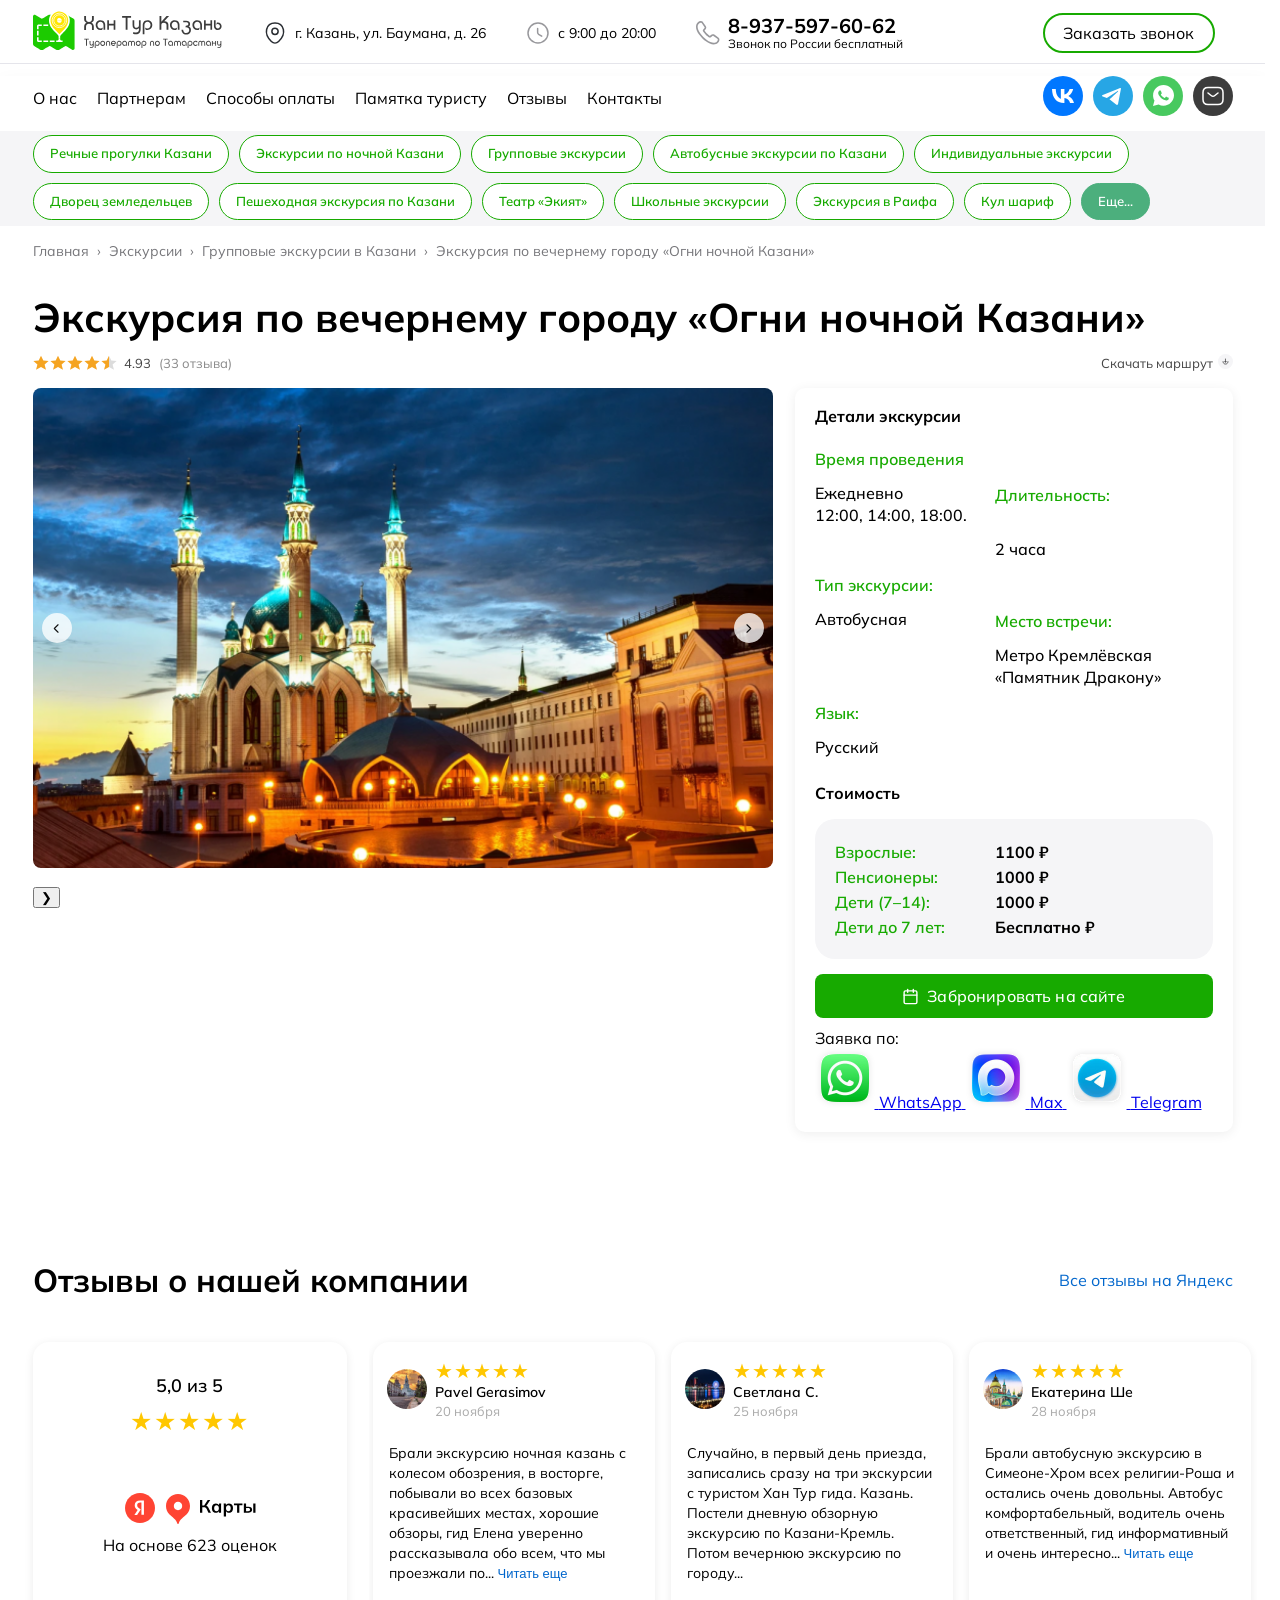
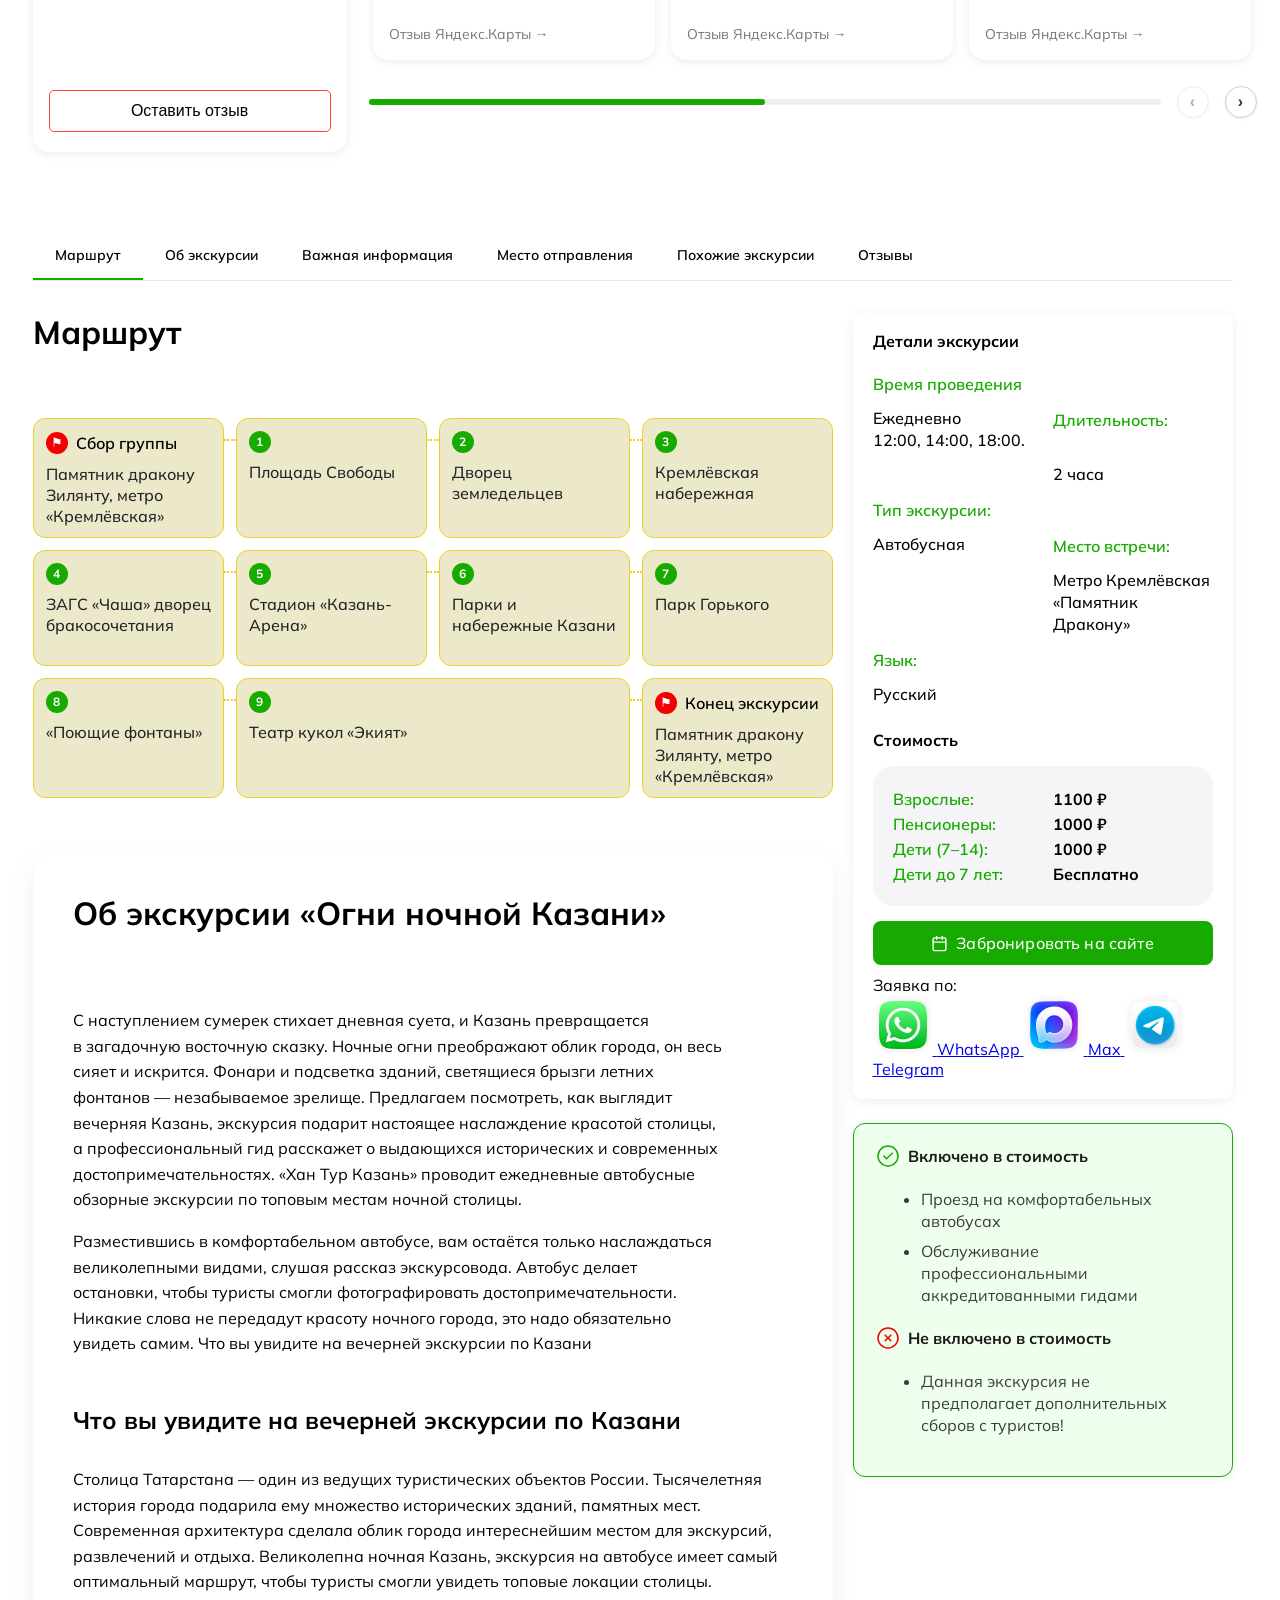
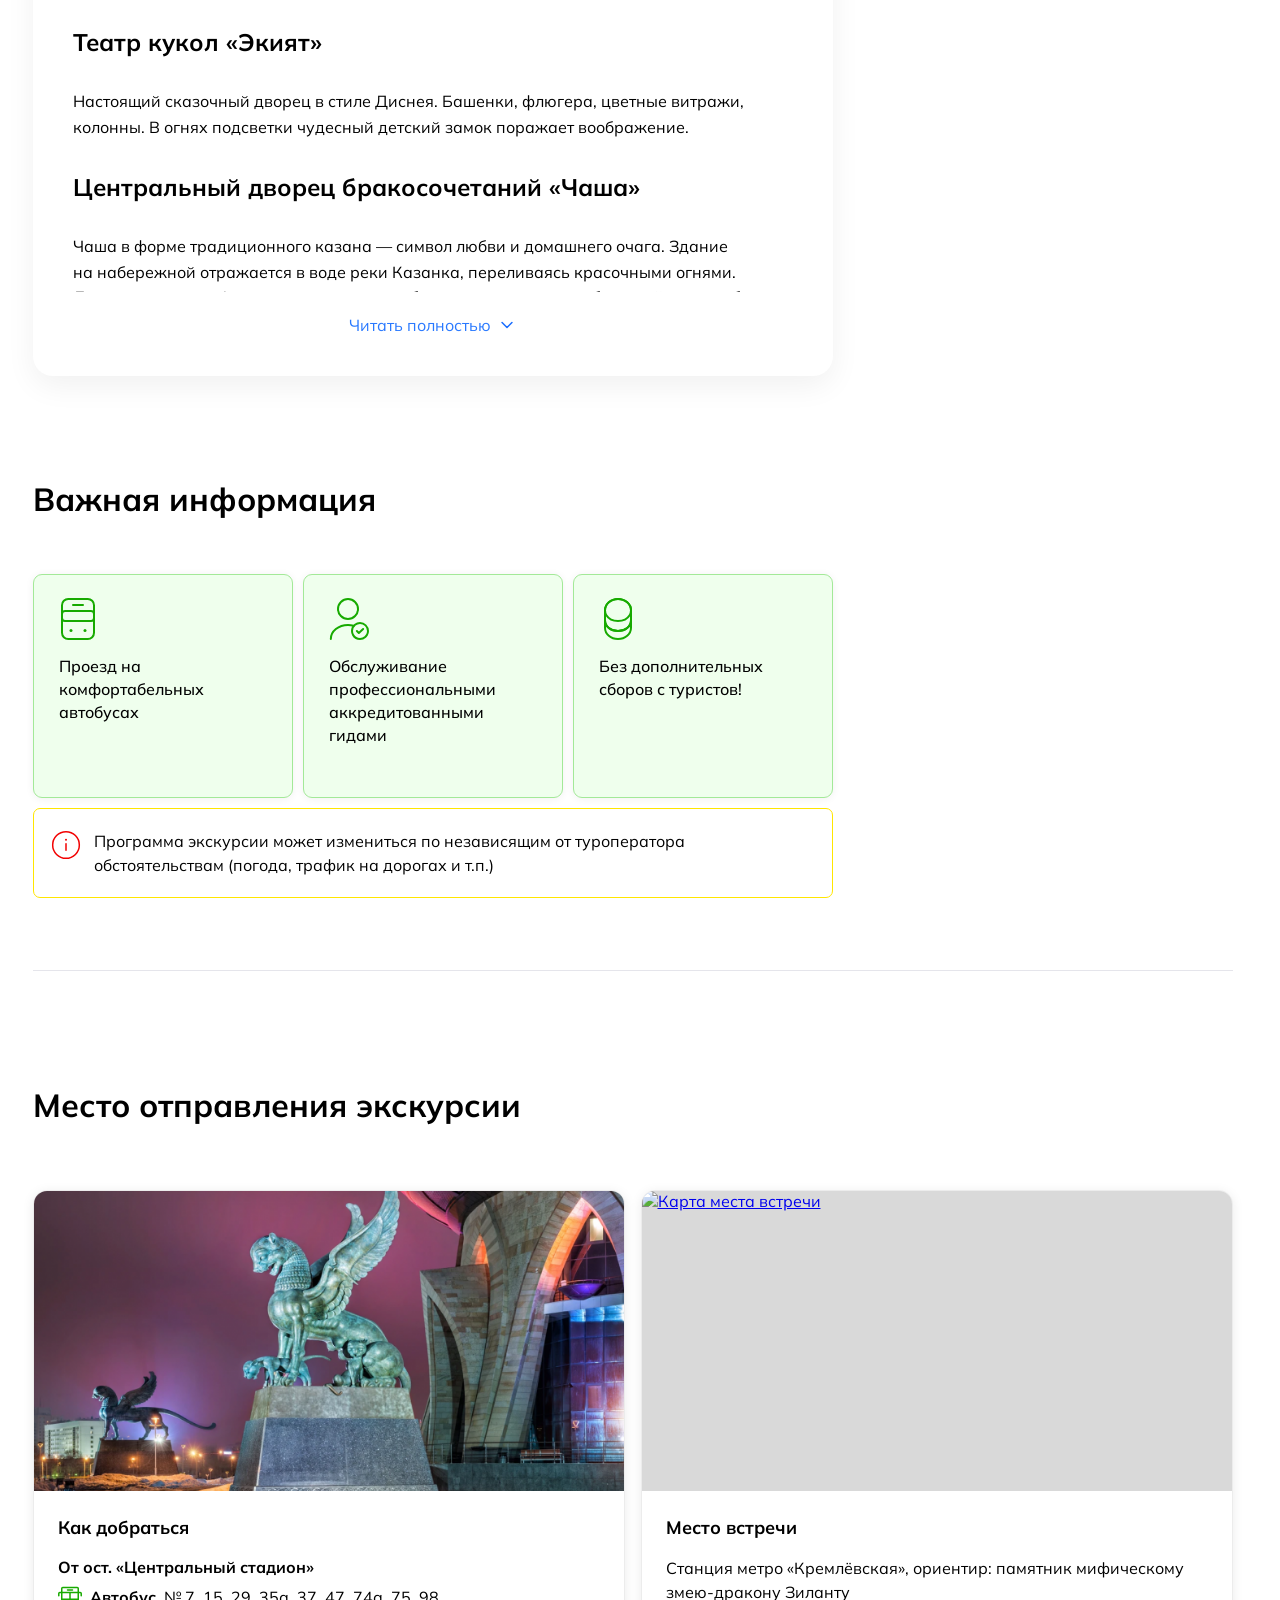
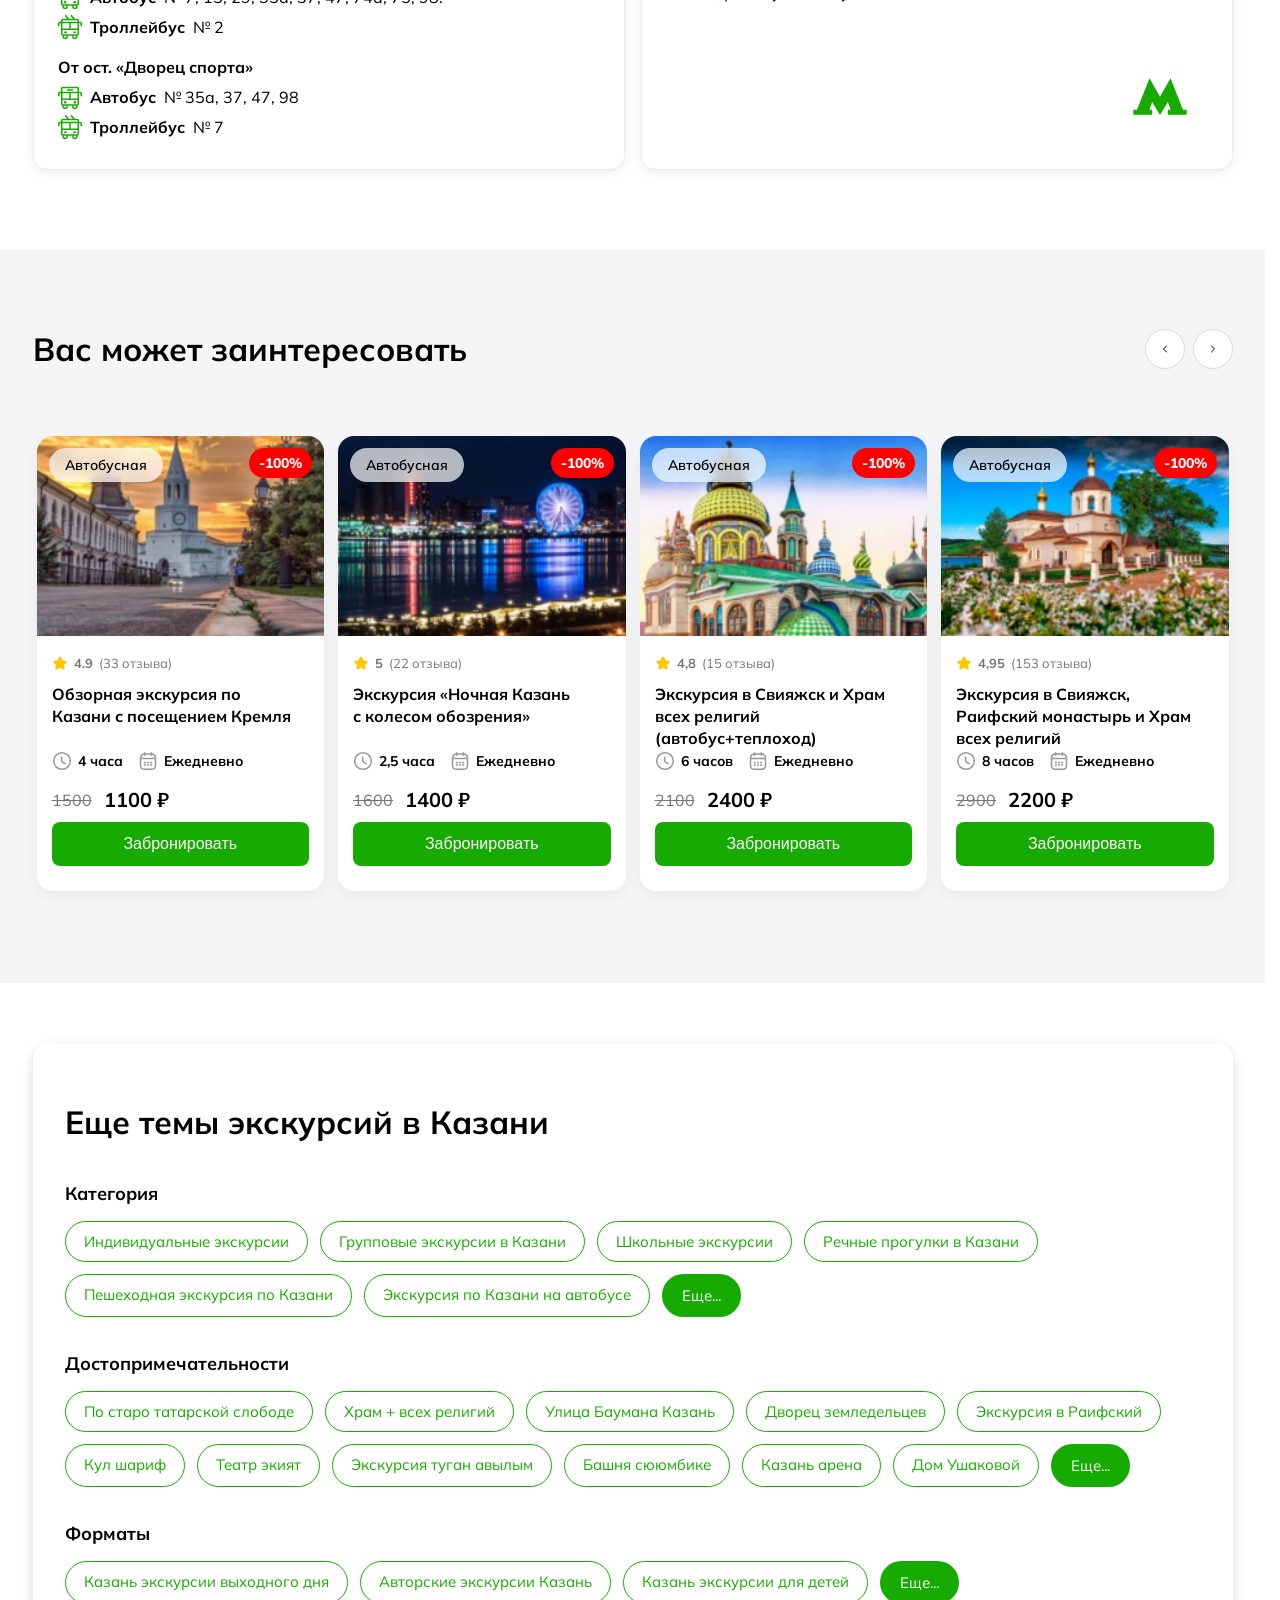
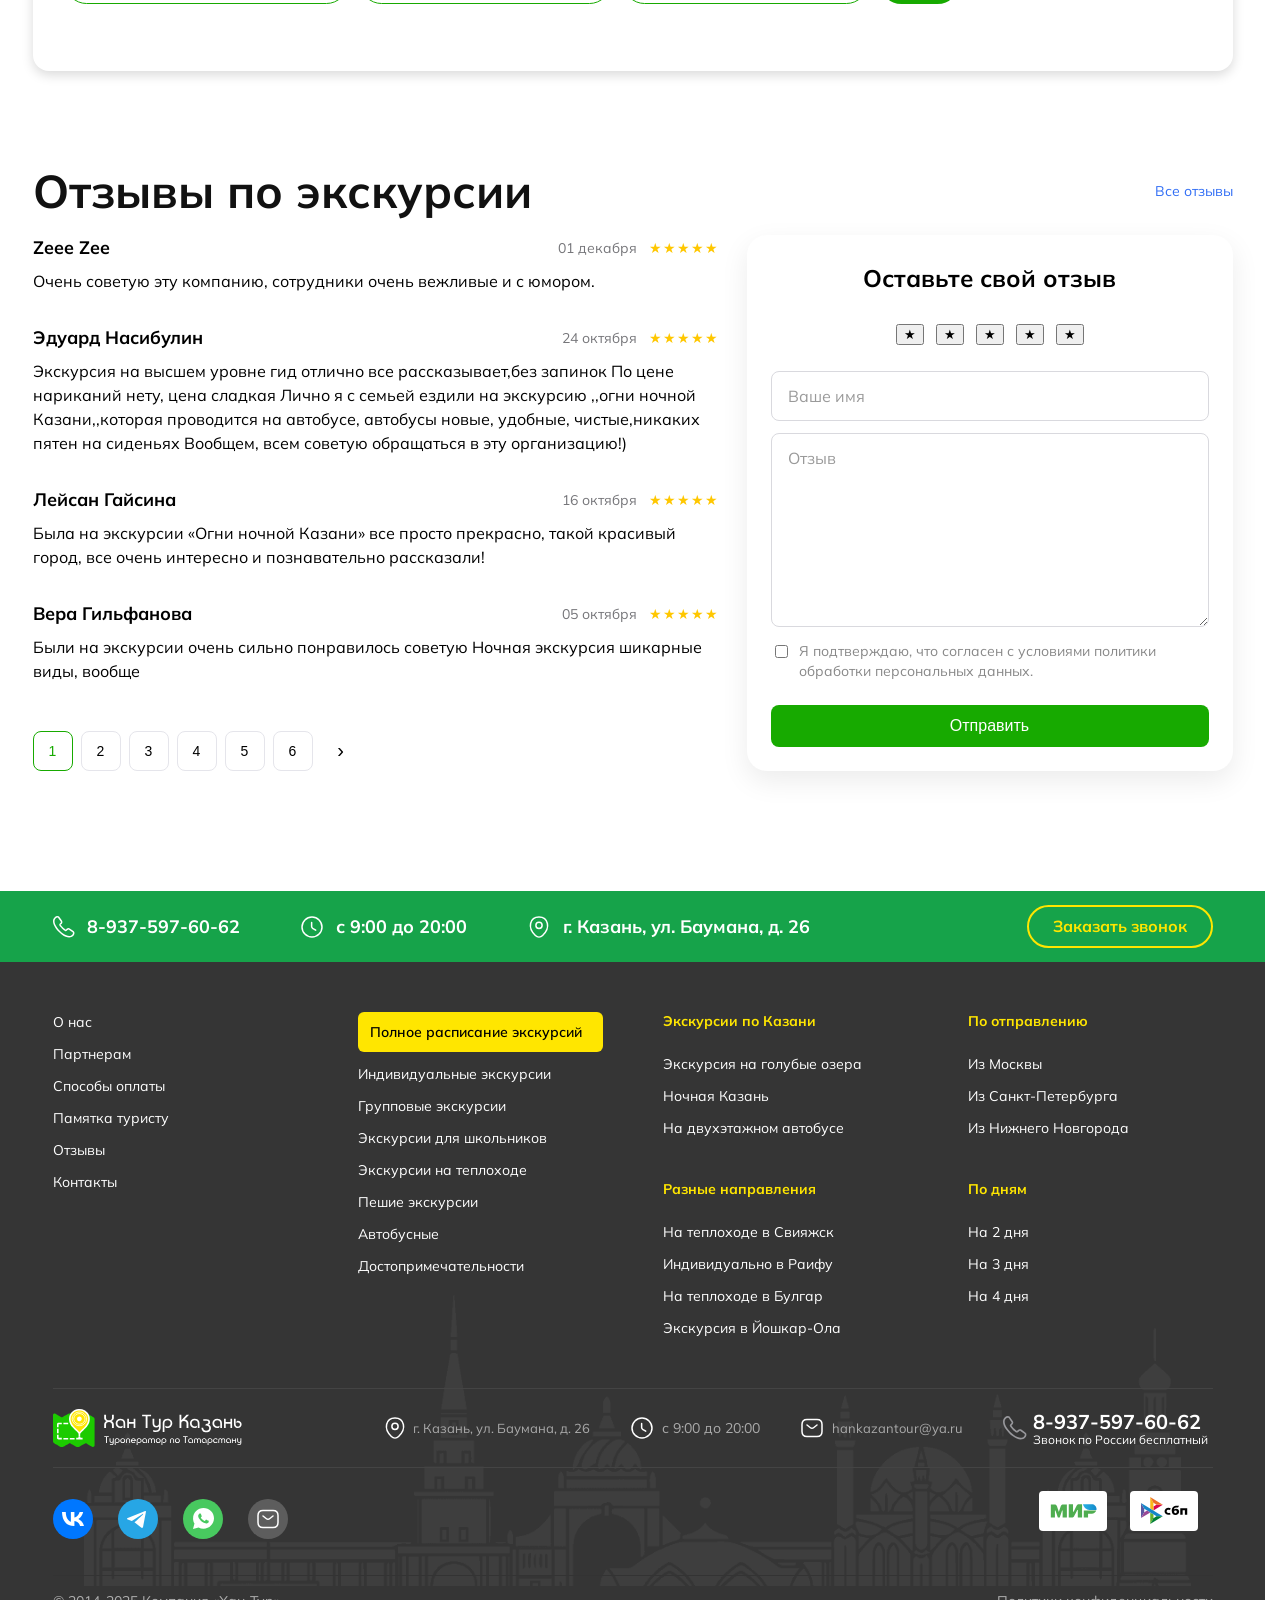
==== commit 785de562: "Add files via upload" ====
--- a/html/excursion.html
+++ b/html/excursion.html
@@ -558,7 +558,7 @@
         <div class="p-row"><span class="pn">Взрослые:</span><span class="p-dots" aria-hidden="true"></span><span class="pv">1100 ₽</span></div>
         <div class="p-row"><span class="pn">Пенсионеры:</span><span class="p-dots" aria-hidden="true"></span><span class="pv">1000 ₽</span></div>
         <div class="p-row"><span class="pn">Дети (7–14):</span><span class="p-dots" aria-hidden="true"></span><span class="pv">1000 ₽</span></div>
-        <div class="p-row"><span class="pn">Дети до 7 лет:</span><span class="p-dots" aria-hidden="true"></span><span class="pv">Бесплатно</span></div>
+        <div class="p-row"><span class="pn">Дети до 7 лет:</span><span class="p-dots" aria-hidden="true"></span><span class="pv">Бесплатно <span>₽</span></div>
       </div>
 
       <button class="btn-green book-btn" data-book-btn>
@@ -2062,7 +2062,7 @@
                         </span>
                     </div>
 
-                    <button class="footer-call" id="footerCallBtn">
+                    <button class="footer-call" id="footerCallBtn" type="button" onclick="event.preventDefault(); var callModal = document.getElementById('modal'); if (callModal) { callModal.style.display = 'flex'; callModal.classList.add('modal-active'); }">
                         Заказать звонок
                     </button>
                 </div>
@@ -2328,6 +2328,24 @@
         </div>
     </footer>
 
+    <div class="scroll-top" id="scrollTop">↑</div>
+
+    <div id="modal" class="modal">
+        <div class="modal-content">
+            <span id="closeModal">&times;</span>
+            <h2>Заказать звонок</h2>
+            <form id="callRequestForm" class="call-modal-form">
+                <input type="text" name="name" placeholder="Ваше имя" required>
+                <input type="tel" name="phone" placeholder="Телефон" required>
+                <label class="policy">
+                    <input type="checkbox" required class="policy-check" name="policy">
+                    <p>Я согласен с <a href="#">политикой конфиденциальности</a></p>
+                </label>
+                <button type="submit" class="submit-btn">Отправить</button>
+            </form>
+        </div>
+    </div>
+
     <script src="https://cdn.jsdelivr.net/npm/swiper@11/swiper-bundle.min.js"></script>
     <script src="../js/excursion.js"></script>
     <script src="../js/app.js"></script>
